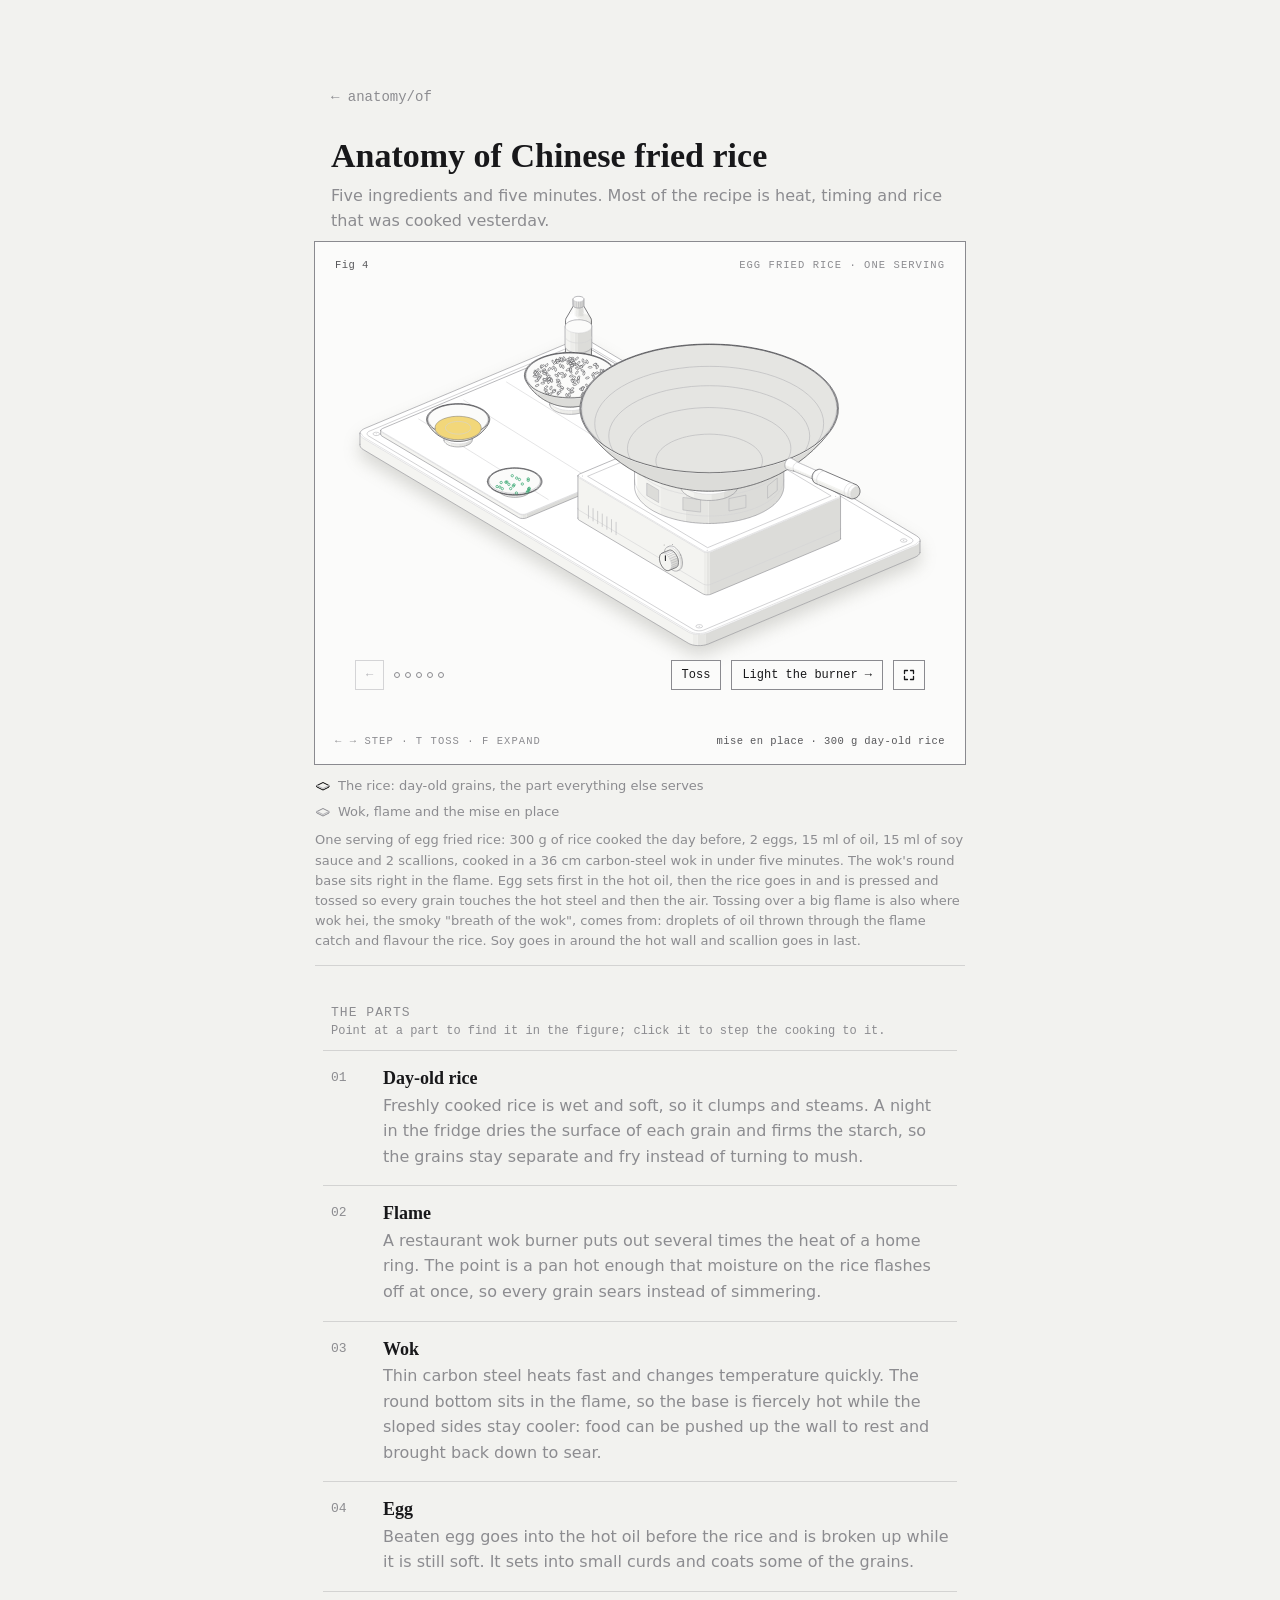
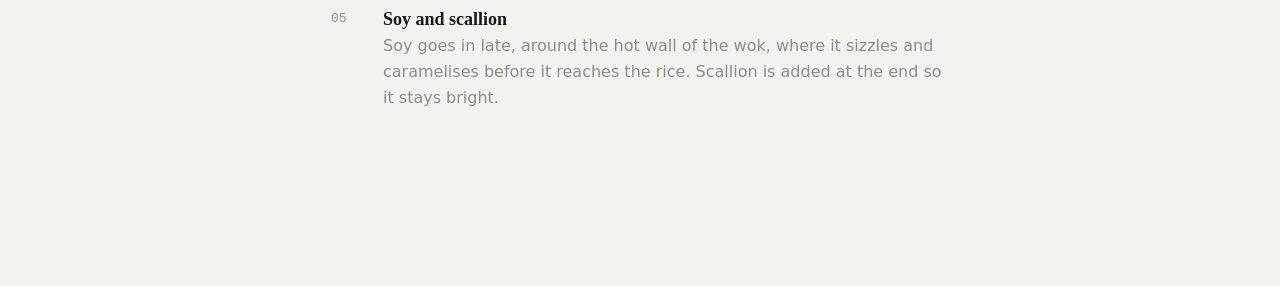
==== fried-rice/index.html @ 93a30c86 "Add a Chinese fried rice figure Fig 4: a carbon-steel wok on a ring burner with the mise en place on" ====
<!doctype html><html lang="en"><head><meta charset="utf-8"><meta name="viewport" content="width=device-width, initial-scale=1"><title>Anatomy of Chinese fried rice</title><style>
.iso{
  --anatomy-page:#0b0b0b;--anatomy-card:#131313;--anatomy-text:#a3a3a3;--anatomy-strong:#e6e6e6;--anatomy-muted:#6e6e6e;
  --anatomy-paper:#131313;--anatomy-face:#1b1b1b;--anatomy-top:#1c1c1c;
  --anatomy-shade-0:#0f0f0f;--anatomy-shade-1:#121212;--anatomy-shade-2:#151515;--anatomy-shade-3:#181818;
  --anatomy-lit-top:#262626;--anatomy-lit-shade:#1d1d1d;
  --anatomy-hi:#d4d4d4;--anatomy-mid:#6a6a6a;--anatomy-lo:#3e3e3e;--anatomy-faint:#2a2a2a;--anatomy-lit:#ffffff;
  --anatomy-halo:#050505;--anatomy-halo-opacity:.9;--anatomy-dot:#e6e6e6;
  --anatomy-red:#ff6b6b;--anatomy-green:#6be0a0;--anatomy-blue:#6b9bff;
  --anatomy-weight:.6px;--anatomy-ease:cubic-bezier(.32,.72,0,1);
  --anatomy-mono:ui-monospace,"SF Mono",Menlo,Consolas,monospace;
  --anatomy-lift:inset 0 1px 0 0 #ffffff0a,inset 0 0 0 1px #ffffff06,0 0 0 1px #00000026,0 1px 1px -.5px #00000014,0 3px 3px -1.5px #00000014,0 6px 6px -3px #00000014,0 12px 12px -6px #00000014;
}
.iso[data-theme="light"]{
  --anatomy-page:#f2f2ef;--anatomy-card:#fbfbfa;--anatomy-text:#57575a;--anatomy-strong:#18181a;--anatomy-muted:#8c8c90;
  --anatomy-paper:#fbfbfa;--anatomy-face:#ffffff;--anatomy-top:#ffffff;
  --anatomy-shade-0:#dcdcd9;--anatomy-shade-1:#e5e5e2;--anatomy-shade-2:#ededea;--anatomy-shade-3:#f4f4f1;
  --anatomy-lit-top:#ffffff;--anatomy-lit-shade:#eeeeeb;
  --anatomy-hi:#26262a;--anatomy-mid:#8a8a8f;--anatomy-lo:#b4b4b8;--anatomy-faint:#d4d4d6;--anatomy-lit:#000000;
  --anatomy-halo:#8a8a80;--anatomy-halo-opacity:.32;--anatomy-dot:#3a3a3e;
  --anatomy-red:#e5484d;--anatomy-green:#30a46c;--anatomy-blue:#3e63dd;
  --anatomy-lift:inset 0 1px 0 0 #ffffff,0 0 0 1px #0000000f,0 1px 1px -.5px #0000000a,0 3px 3px -1.5px #0000000a,0 6px 6px -3px #0000000a,0 12px 12px -6px #0000000a;
}
.iso-svg{display:block;width:100%;height:auto;overflow:visible}
.iso-svg path,.iso-svg circle{vector-effect:non-scaling-stroke}
.iso-fill{fill:var(--anatomy-paper);stroke:none}
.iso-solid[data-lit]>.iso-fill{fill:var(--anatomy-face)}
.iso-shade,.iso-top{stroke:none}
.iso-shade[data-shade="0"]{fill:var(--anatomy-shade-0)}
.iso-shade[data-shade="1"]{fill:var(--anatomy-shade-1)}
.iso-shade[data-shade="2"]{fill:var(--anatomy-shade-2)}
.iso-shade[data-shade="3"]{fill:var(--anatomy-shade-3)}
.iso-top{fill:var(--anatomy-top)}
.iso-solid[data-lit]>.iso-top{fill:var(--anatomy-lit-top)}
.iso-solid[data-lit]>.iso-shade{fill:var(--anatomy-lit-shade)}
.iso-solid[data-seamless]>.iso-shade,.iso-solid[data-seamless]>.iso-top{stroke-width:.4;stroke-linejoin:round}
.iso-solid[data-seamless]>.iso-shade[data-shade="0"]{stroke:var(--anatomy-shade-0)}
.iso-solid[data-seamless]>.iso-shade[data-shade="1"]{stroke:var(--anatomy-shade-1)}
.iso-solid[data-seamless]>.iso-shade[data-shade="2"]{stroke:var(--anatomy-shade-2)}
.iso-solid[data-seamless]>.iso-shade[data-shade="3"]{stroke:var(--anatomy-shade-3)}
.iso-solid[data-seamless]>.iso-top{stroke:var(--anatomy-top)}
.iso-solid[data-seamless][data-lit]>.iso-top{stroke:var(--anatomy-lit-top)}
.iso-solid[data-seamless][data-lit]>.iso-shade{stroke:var(--anatomy-lit-shade)}
.iso-solid[data-lit]>.iso-edge{stroke:var(--anatomy-lit)}
.iso-halo{fill:var(--anatomy-halo);stroke:none;filter:blur(9px);opacity:var(--anatomy-halo-opacity);transform:translateY(3px)}
.iso-line{fill:none;stroke:var(--anatomy-lo);stroke-width:var(--anatomy-weight);stroke-linecap:round;stroke-linejoin:round}
.iso-line[data-tone="hi"]{stroke:var(--anatomy-hi)}
.iso-line[data-tone="mid"]{stroke:var(--anatomy-mid)}
.iso-line[data-tone="lo"]{stroke:var(--anatomy-lo)}
.iso-line[data-tone="faint"]{stroke:var(--anatomy-faint)}
.iso-line[data-tone="lit"]{stroke:var(--anatomy-lit)}
.iso-line[data-tone="red"]{stroke:var(--anatomy-red)}
.iso-line[data-tone="green"]{stroke:var(--anatomy-green)}
.iso-line[data-tone="blue"]{stroke:var(--anatomy-blue)}
.iso-line[data-dotted]{stroke-dasharray:.01 3.5;stroke-width:1}
.iso-line[data-dashed]{stroke-dasharray:3 3}
.iso-line[data-flow]{stroke-dasharray:2 6}
.iso-wire-end{fill:var(--anatomy-paper);stroke:var(--anatomy-lo);stroke-width:var(--anatomy-weight)}
.iso-wire[data-tone="hi"] .iso-wire-end{stroke:var(--anatomy-hi)}
.iso-wire[data-tone="mid"] .iso-wire-end{stroke:var(--anatomy-mid)}
.iso-wire[data-tone="faint"] .iso-wire-end{stroke:var(--anatomy-faint)}
.iso-wire[data-tone="lit"] .iso-wire-end{stroke:var(--anatomy-lit)}
.iso-dots circle{fill:var(--anatomy-dot);stroke:none;opacity:.32}
.iso-dots[data-tone="hi"] circle{opacity:.85}
.iso-dots[data-tone="mid"] circle{opacity:.45}
.iso-dots[data-tone="lo"] circle{opacity:.22}
.iso-dots[data-tone="faint"] circle{opacity:.12}
.iso-face-text{fill:var(--anatomy-mid);font-family:var(--anatomy-mono);letter-spacing:.04em}
.iso-face-text[data-tone="hi"]{fill:var(--anatomy-hi)}
.iso-face-text[data-tone="lo"]{fill:var(--anatomy-lo)}
.iso-face-text[data-tone="faint"]{fill:var(--anatomy-faint)}
.tb-body{fill:var(--anatomy-shade-2);stroke:none}
.tb-shine{fill:var(--anatomy-top);stroke:none}
.tb-shade{fill:var(--anatomy-shade-0);stroke:none}
.tb-ring{fill:none;stroke:var(--anatomy-lo);stroke-width:.45;stroke-linecap:butt;stroke-linejoin:round}
.tb-ring[data-tone="mid"]{stroke:var(--anatomy-mid)}
.tb-ring[data-tone="faint"]{stroke:var(--anatomy-faint)}
.tb-ring[data-tone="hi"]{stroke:var(--anatomy-hi)}
@keyframes iso-flow{to{stroke-dashoffset:-32}}
@keyframes iso-pulse{0%,100%{opacity:.18}12%{opacity:1}40%{opacity:.18}}
.iso-line[data-flow]{animation:iso-flow 1600ms linear infinite}
.iso-dots circle[data-pulse]{animation:iso-pulse 1600ms steps(1,end) infinite;animation-delay:var(--pulse-at,0ms)}
.iso-figure{margin:32px 0 36px}
.iso-plate{position:relative;padding:52px 24px;border-radius:0;background:var(--anatomy-card);box-shadow:0 0 0 1px var(--anatomy-mid);--anatomy-paper:var(--anatomy-card)}
.iso-plate-corners{position:absolute;inset:18px 20px;pointer-events:none}
.iso-plate-corner{position:absolute;color:var(--anatomy-muted);font-family:var(--anatomy-mono);font-size:10.5px;line-height:1;letter-spacing:.04em;white-space:nowrap}
.iso-plate-corner[data-corner="fig"]{top:0;left:0;color:var(--anatomy-text)}
.iso-plate-corner[data-corner="title"]{top:0;right:0;text-transform:uppercase;letter-spacing:.1em}
.iso-plate-corner[data-corner="hint"]{bottom:0;left:0;text-transform:uppercase;letter-spacing:.1em}
.iso-plate-corner[data-corner="readout"]{right:0;bottom:0;color:var(--anatomy-text);font-variant-numeric:tabular-nums}
.iso-plate .iso-svg{margin:0 auto}
.iso-legend{display:grid;gap:8px;margin-top:12px;color:var(--anatomy-muted);font-size:13px;line-height:1.55}
.iso-keys{display:flex;flex-wrap:wrap;gap:6px 18px}
.iso-key{display:inline-flex;align-items:center;gap:7px}
.iso-swatch{width:16px;height:10px;flex:none;overflow:visible}
.iso-swatch path{fill:none;stroke:var(--anatomy-hi);stroke-width:1;vector-effect:non-scaling-stroke;stroke-linejoin:round;stroke-linecap:round}
.iso-swatch[data-mark="raised"] path,.iso-swatch[data-mark="flat"] path{stroke:var(--anatomy-mid)}
.iso-swatch[data-mark="lit"] path{stroke:var(--anatomy-lit)}
.iso-swatch[data-mark="dim"] path{stroke:var(--anatomy-lo)}
.iso-swatch[data-mark="dotted"] path{stroke-dasharray:.01 3;stroke-width:1.4}
.iso-swatch[data-mark="dashed"] path{stroke-dasharray:3 2.5}
.iso-swatch[data-mark="red"] path{stroke:var(--anatomy-red)}
.iso-swatch[data-mark="green"] path{stroke:var(--anatomy-green)}
.iso-swatch[data-mark="blue"] path{stroke:var(--anatomy-blue)}
.iso-swatch-crease{stroke:var(--anatomy-lo)!important}
@media (max-width:560px){.iso-plate{padding:48px 12px 70px}.iso-plate-corner[data-corner="hint"]{bottom:18px}}
@media (prefers-reduced-motion:reduce){.iso-line[data-flow],.iso-dots circle[data-pulse]{animation:none}}

*{box-sizing:border-box}
html{color-scheme:dark}
body[data-theme="light"]{color-scheme:light}
body{margin:0;background:var(--anatomy-page);color:var(--anatomy-text);font:14px/1.6 ui-sans-serif,system-ui,-apple-system,"Segoe UI",sans-serif;-webkit-font-smoothing:antialiased}
.iso-page{width:min(650px,100% - 32px);margin:64px auto 96px}
</style></head><body class="iso" data-theme="light"><main class="iso-page"><style>.fr-grain{fill:var(--anatomy-face);stroke:var(--anatomy-hi);stroke-width:.45}
[data-soy] .fr-grain{fill:var(--anatomy-shade-0)}
.fr-egg{fill:var(--fr-yolk);stroke:var(--anatomy-mid);stroke-width:.45}
.iso{--fr-yolk:#f2d77a;--fr-yolk-deep:#e8c14e}
.iso[data-theme="dark"],.iso:not([data-theme]){--fr-yolk:#7a6526;--fr-yolk-deep:#8c7430}
.fr-yolk>.iso-fill,.fr-yolk>.iso-top{fill:var(--fr-yolk)!important}.fr-yolk>.iso-shade{fill:var(--fr-yolk-deep)!important}
.fr-steel .iso-fill,.fr-steel .iso-top{fill:var(--anatomy-shade-1)}.fr-steel .iso-shade{fill:var(--anatomy-shade-0)}
.fr-scallion{fill:none;stroke:var(--anatomy-green);stroke-width:.7}
.fr-flames path{fill:none;stroke:var(--anatomy-blue);stroke-width:1;stroke-linecap:round}
[data-hot] .fr-window{fill:color-mix(in srgb,var(--anatomy-blue) 22%,var(--anatomy-shade-0));transition:fill .6s}
.iso-stage [data-part]{cursor:pointer}
.iso-stage[data-focus] [data-part]:not([data-on]) *{stroke:var(--anatomy-faint)!important}
.iso-stage[data-focus] [data-part]:not([data-on]) .iso-fill{fill:var(--anatomy-paper)!important}
.iso-stage[data-focus] [data-part]:not([data-on]) .iso-top{fill:var(--anatomy-top)!important}
.iso-stage[data-focus] [data-part]:not([data-on]) .iso-shade{fill:var(--anatomy-shade-3)!important}
.iso-stage[data-focus] [data-part]:not([data-on]) .iso-dots circle{opacity:.1!important}
.pc-controls{position:relative;display:flex;flex-wrap:wrap;align-items:center;gap:10px;margin-top:-10px;padding:0 16px 14px;font:12px/1 var(--anatomy-mono,ui-monospace,Menlo,monospace);z-index:1}
.pc-btn{font:inherit;color:var(--anatomy-strong);background:var(--anatomy-card);border:1px solid var(--anatomy-mid);padding:7px 10px;cursor:pointer;min-height:30px}
.pc-btn:hover{border-color:var(--anatomy-strong)}
.pc-btn:disabled{color:var(--anatomy-lo);border-color:var(--anatomy-faint);cursor:default}
.pc-toss{margin-left:auto}
.pc-dots{display:flex;gap:5px}
.pc-dots i{width:6px;height:6px;border:1px solid var(--anatomy-mid);border-radius:50%}
.pc-dots i[data-on]{background:var(--anatomy-strong);border-color:var(--anatomy-strong)}
.pc-live{position:absolute;width:1px;height:1px;overflow:hidden;clip:rect(0 0 0 0)}
.iso-plate{padding-bottom:60px}
@media (max-width:600px){.pc-controls{margin-top:8px;padding:0 4px 4px}.iso-plate{padding-bottom:72px}}
@media (min-width:700px) and (min-height:860px){.iso-figure{position:sticky;top:0;z-index:2;background:var(--anatomy-page);padding:16px 0 14px;margin-top:-16px;box-shadow:0 1px 0 color-mix(in srgb,var(--anatomy-muted) 30%,transparent)}}
.pc-nav{max-width:650px;margin:0 auto;padding:24px 16px 0;font:14px/1.4 ui-monospace,Menlo,monospace}
.pc-nav a{color:var(--anatomy-muted);text-decoration:none}.pc-nav a:hover{color:var(--anatomy-text)}
.pc-head,.pc-parts{max-width:650px;margin:0 auto;padding:0 16px;color:var(--anatomy-text);font:16px/1.6 system-ui,-apple-system,"Segoe UI",sans-serif}
.pc-head h1{font:600 34px/1.15 Georgia,serif;margin:28px 0 8px;color:var(--anatomy-strong)}
.pc-head p{margin:0 0 8px;color:var(--anatomy-muted)}
.pc-parts{padding-bottom:64px}.pc-parts ol{list-style:none;margin:0;padding:0}
.pc-parts li{display:grid;grid-template-columns:40px 1fr;gap:2px 12px;padding:16px 8px;margin:0 -8px;border-top:1px solid color-mix(in srgb,var(--anatomy-muted) 30%,transparent);cursor:pointer;transition:background .2s}
.pc-parts li:hover,.pc-parts li[data-on]{background:var(--anatomy-card)}
.pc-parts li:focus-visible{outline:1px solid var(--anatomy-strong);outline-offset:-1px}
.pc-parts li .num{grid-row:span 2;font:13px ui-monospace,Menlo,monospace;color:var(--anatomy-muted);padding-top:3px}
.pc-parts li[data-on] .num{color:var(--anatomy-strong)}
.pc-parts h3{margin:0;font:600 18px/1.3 Georgia,serif;color:var(--anatomy-strong)}.pc-parts li p{margin:0;color:var(--anatomy-muted)}
.pc-parts h2{font:13px ui-monospace,Menlo,monospace;text-transform:uppercase;letter-spacing:.08em;color:var(--anatomy-muted);margin:40px 0 4px}
.pc-parts .tip{font:12px ui-monospace,Menlo,monospace;color:var(--anatomy-muted);margin:0 0 12px}

.pc-expand{display:inline-flex;align-items:center;justify-content:center;width:32px;padding:0}
.pc-expand svg{width:12px;height:12px;fill:none;stroke:currentColor;stroke-width:1.3;stroke-linecap:round;stroke-linejoin:round}
.iso-figure.iso-figure[data-expanded]{position:fixed;inset:0;z-index:100;margin:0;padding:16px;background:var(--anatomy-page);display:flex;flex-direction:column;justify-content:center;overflow:auto;box-shadow:none}
.iso-figure[data-expanded] .iso-plate{width:100%;max-width:1600px;margin:0 auto}
.iso-figure[data-expanded] .iso-svg{max-height:calc(100dvh - 190px)}
.iso-figure[data-expanded] .iso-legend{display:none}
@media (max-width:600px){.iso-figure.iso-figure[data-expanded]{padding:8px}.iso-figure[data-expanded] .iso-svg{max-height:calc(100dvh - 230px)}}
</style>
<nav class="pc-nav"><a href="../">← anatomy/of</a></nav>
<header class="pc-head"><h1>Anatomy of Chinese fried rice</h1><p>Five ingredients and five minutes. Most of the recipe is heat, timing and rice that was cooked yesterday.</p></header>
<figure class="iso-figure"><div class="iso-plate"><div class="iso-plate-corners" aria-hidden="true"><span class="iso-plate-corner" data-corner="fig">Fig 4</span><span class="iso-plate-corner" data-corner="title">Egg fried rice · one serving</span><span class="iso-plate-corner" data-corner="hint">← → step · T toss · F expand</span><span class="iso-plate-corner" data-corner="readout" data-readout>mise en place · 300 g day-old rice</span></div><div class="iso-stage" tabindex="0" role="slider" aria-label="Fried rice. Arrow keys step through the cooking; T tosses the wok; hover or tap a part to read about it." aria-valuemin="0" aria-valuemax="5" aria-valuenow="0" aria-valuetext="mise en place · 300 g day-old rice"><svg xmlns="http://www.w3.org/2000/svg" class="iso-svg" viewBox="0 0 640 400" role="img" aria-label="A carbon-steel wok on a ring burner set into a small stove, with a long wooden-gripped handle. On a chopping board beside it: a bowl of day-old rice, a bowl of beaten egg, a dish of sliced scallion and a bottle of soy sauce. As the steps run, the burner lights, egg and rice go into the wok, soy and scallion follow, and the wok tosses the grains up through the hot air."><defs><mask id="fr-food" maskUnits="userSpaceOnUse" x="0" y="0" width="640" height="400"><rect width="640" height="400" fill="#fff"/><g data-wok-mask><path d="M256.2 121.3L256.3 119.9L256.4 118.6L256.5 117.2L256.8 115.9L257 114.5L257.3 113.2L257.7 111.9L258.1 110.5L258.6 109.2L259.1 107.9L259.7 106.6L260.3 105.3L261 104L261.7 102.7L262.5 101.4L263.3 100.1L264.2 98.8L265.1 97.5L266.1 96.3L267.1 95L268.2 93.8L269.4 92.6L270.5 91.4L271.7 90.2L273 89L274.3 87.8L275.7 86.6L277.1 85.5L278.6 84.3L280 83.2L281.6 82.1L283.2 81L284.8 79.9L286.5 78.9L288.2 77.8L289.9 76.8L291.7 75.8L293.5 74.8L295.4 73.8L297.3 72.9L299.2 72L301.2 71L303.2 70.1L305.3 69.3L307.4 68.4L309.5 67.6L311.6 66.8L313.8 66L316 65.2L318.3 64.4L320.5 63.7L322.8 63L325.2 62.3L327.5 61.7L329.9 61L332.3 60.4L334.7 59.8L337.2 59.3L339.6 58.7L342.1 58.2L344.6 57.7L347.2 57.2L349.7 56.8L352.3 56.4L354.8 56L357.4 55.6L360 55.3L362.7 55L365.3 54.7L367.9 54.4L370.6 54.2L373.3 54L375.9 53.8L378.6 53.6L381.3 53.5L384 53.4L386.7 53.3L389.4 53.2L392.1 53.2L394.8 53.2L397.5 53.2L400.2 53.3L402.8 53.4L405.5 53.5L408.2 53.6L410.9 53.8L413.6 53.9L416.2 54.1L418.9 54.4L421.5 54.6L424.2 54.9L426.8 55.2L429.4 55.6L432 55.9L434.6 56.3L437.1 56.7L439.7 57.2L442.2 57.7L444.7 58.1L447.2 58.7L449.7 59.2L452.1 59.8L454.6 60.3L457 61L459.4 61.6L461.7 62.3L464 62.9L466.3 63.6L468.6 64.4L470.9 65.1L473.1 65.9L475.2 66.7L477.4 67.5L479.5 68.3L481.6 69.2L483.7 70L485.7 70.9L487.7 71.9L489.6 72.8L491.5 73.7L493.4 74.7L495.2 75.7L497 76.7L498.8 77.7L500.5 78.8L502.1 79.8L503.8 80.9L505.4 82L506.9 83.1L508.4 84.2L509.9 85.4L511.3 86.5L512.6 87.7L514 88.8L515.2 90L516.5 91.2L517.6 92.4L518.8 93.7L519.9 94.9L520.9 96.1L521.9 97.4L522.8 98.7L523.7 99.9L524.5 101.2L525.3 102.5L526.1 103.8L526.7 105.1L527.4 106.4L528 107.7L528.5 109.1L529 110.4L529.4 111.7L529.8 113.1L530.1 114.4L530.3 115.7L530.6 117.1L530.7 118.4L530.8 119.8L530.9 121.1L530.9 122.5L530.8 123.8L530.7 125.2L530.6 126.5L530.4 127.9L530.1 129.2L529.8 130.5L529.4 131.9L529 133.2L528.5 134.5L528 135.8L527.4 137.2L526.8 138.5L526.1 139.8L525.4 141.1L524.6 142.4L523.8 143.7L522.9 144.9L522 146.2L521 147.5L520 148.7L514.7 155L513.7 156.2L512.6 157.4L511.5 158.5L506.3 163.8L505.2 164.9L504.1 166L502.9 167.1L497.9 171.4L496.7 172.5L495.5 173.5L494.2 174.5L489.4 178.1L488.2 179.1L486.9 180L485.6 180.9L484.2 181.8L479.7 184.8L478.4 185.6L477 186.4L475.6 187.2L474.2 188L470 190.4L468.6 191.2L467.2 191.9L465.8 192.6L464.3 193.3L460.4 195.1L459 195.8L457.5 196.4L456.1 197L454.6 197.6L453.1 198.2L451.6 198.8L448.2 200.1L446.7 200.6L445.3 201.1L443.8 201.6L442.2 202.1L440.7 202.6L439.2 203L437.6 203.5L434.8 204.2L433.4 204.6L431.9 205L430.3 205.4L428.8 205.7L427.3 206.1L425.7 206.4L424.1 206.7L422.6 207L421 207.3L419.4 207.5L417.8 207.8L416.1 208L414.6 208.2L413.1 208.4L411.6 208.6L410 208.8L408.5 208.9L407 209L405.4 209.2L403.8 209.3L402.3 209.4L400.7 209.4L399.2 209.5L397.6 209.6L396 209.6L394.4 209.6L392.9 209.6L391.3 209.6L389.7 209.6L388.1 209.5L386.6 209.5L385 209.4L383.5 209.3L381.9 209.2L380.3 209.1L378.8 208.9L377.2 208.8L375.7 208.6L374.2 208.4L372.7 208.2L371.2 208L369.5 207.8L367.9 207.5L366.3 207.3L364.7 207L363.2 206.7L361.6 206.4L360 206.1L358.5 205.8L356.9 205.4L355.4 205L353.9 204.7L352.4 204.3L349.7 203.5L348.1 203.1L346.6 202.6L345 202.2L343.5 201.7L342 201.2L340.6 200.7L339.1 200.1L335.7 198.9L334.2 198.3L332.7 197.7L331.2 197.1L329.7 196.5L328.3 195.8L326.9 195.2L323 193.4L321.5 192.7L320.1 192L318.7 191.2L317.3 190.5L313.1 188.1L311.7 187.3L310.3 186.5L308.9 185.7L307.6 184.9L303.1 181.9L301.7 181L300.4 180.1L299.1 179.2L297.9 178.2L293.1 174.6L291.8 173.6L290.6 172.6L289.4 171.6L284.4 167.2L283.2 166.1L282 165L280.9 163.9L275.8 158.7L274.7 157.5L273.6 156.3L272.5 155.1L267.3 148.8L266.2 147.6L265.2 146.3L264.3 145.1L263.4 143.8L262.6 142.5L261.8 141.2L261.1 139.9L260.4 138.6L259.8 137.3L259.2 136L258.6 134.7L258.2 133.3L257.7 132L257.4 130.7L257 129.3L256.8 128L256.6 126.7L256.4 125.3L256.3 124L256.2 122.6Z" fill="#000"/><path d="M481.2 174.1L471.8 177.7L461.8 180.9L451.2 183.7L440.2 186L428.9 187.8L417.3 189L405.5 189.8L393.6 190.1L381.7 189.8L369.9 189L358.3 187.8L346.9 186L335.9 183.7L325.4 180.9L315.3 177.7L305.9 174.1L297.1 170.1L289.1 165.7L281.8 161L275.4 156L269.9 150.7L265.4 145.2L261.8 139.5L259.2 133.7L257.7 127.8L257.1 121.9L257.7 115.9L259.2 110L261.8 104.2L265.4 98.5L269.9 93L275.4 87.8L281.8 82.7L289.1 78L297.1 73.6L305.9 69.6L315.3 66L325.4 62.8L335.9 60L346.9 57.8L358.3 56L369.9 54.7L381.7 53.9L393.6 53.7L405.5 53.9L417.3 54.7L428.9 56L440.2 57.8L451.2 60L461.8 62.8L471.8 66L481.2 69.6L490 73.6L498.1 78L505.3 82.7L511.7 87.8L517.2 93L521.8 98.5L525.3 104.2L527.9 110L529.5 115.9L530 121.9L529.5 127.8L527.9 133.7L525.3 139.5L521.8 145.2L517.2 150.7L511.7 156L505.3 161L498.1 165.7L490 170.1Z" fill="#fff"/></g></mask><mask id="fr-rice" maskUnits="userSpaceOnUse" x="0" y="0" width="640" height="400"><rect width="640" height="400" fill="#fff"/><g><path d="M197.1 86.6L197.2 85.8L197.2 85.1L197.3 84.3L197.5 83.6L197.7 82.8L198 82.1L198.2 81.4L198.6 80.6L199 79.9L199.4 79.2L199.9 78.5L200.4 77.8L200.9 77.1L201.5 76.4L202.2 75.7L202.9 75.1L203.6 74.4L204.4 73.8L205.2 73.1L206 72.5L206.9 71.9L207.8 71.3L208.7 70.7L209.7 70.2L210.8 69.6L211.8 69.1L212.9 68.6L214 68.1L215.2 67.6L216.3 67.1L217.5 66.7L218.8 66.3L220 65.9L221.3 65.5L222.6 65.1L223.9 64.8L225.3 64.4L226.6 64.1L228 63.8L229.4 63.6L230.8 63.3L232.3 63.1L233.7 62.9L235.2 62.7L236.6 62.6L238.1 62.5L239.6 62.3L241.1 62.3L242.6 62.2L244.1 62.2L245.6 62.1L247 62.1L248.5 62.2L250 62.2L251.5 62.3L253 62.4L254.5 62.5L256 62.7L257.4 62.8L258.9 63L260.3 63.2L261.7 63.4L263.1 63.7L264.5 64L265.9 64.3L267.3 64.6L268.6 64.9L269.9 65.3L271.2 65.7L272.5 66L273.7 66.5L274.9 66.9L276.1 67.4L277.3 67.8L278.4 68.3L279.5 68.8L280.6 69.3L281.6 69.9L282.6 70.4L283.6 71L284.5 71.6L285.4 72.2L286.3 72.8L287.1 73.4L287.9 74.1L288.7 74.7L289.4 75.4L290 76L290.7 76.7L291.2 77.4L291.8 78.1L292.3 78.8L292.7 79.5L293.1 80.2L293.5 81L293.8 81.7L294.1 82.4L294.3 83.2L294.5 83.9L294.6 84.7L294.7 85.4L294.8 86.2L294.8 86.9L294.7 87.7L294.7 88.4L294.5 89.1L294.3 89.9L294.1 90.6L293.8 91.4L293.5 92.1L293.2 92.8L292.8 93.5L292.3 94.3L290.4 97.2L289.9 97.9L289.4 98.6L287.5 100.9L287 101.6L286.4 102.2L284.6 104.2L284 104.7L283.4 105.3L281.6 106.9L281 107.5L280.3 108L278.6 109.4L277.9 109.9L277.3 110.3L276.5 110.8L274.9 111.9L274.2 112.3L273.5 112.7L272 113.6L271.3 114L270.5 114.4L269.8 114.8L268.4 115.4L267.6 115.7L266.9 116.1L266.1 116.4L265.3 116.7L264.1 117.1L263.4 117.4L262.6 117.7L261.8 117.9L261 118.1L260.2 118.4L259.2 118.6L258.4 118.8L257.6 119L256.8 119.2L256 119.3L255.2 119.5L254.4 119.6L253.5 119.7L252.7 119.8L251.8 119.9L251 120L250.6 120L249.8 120.1L249 120.2L248.2 120.2L247.4 120.2L246.6 120.2L245.8 120.3L245 120.2L244.2 120.2L243.4 120.2L242.6 120.1L241.8 120.1L241.4 120.1L240.6 120L239.7 119.9L238.9 119.8L238 119.7L237.2 119.5L236.4 119.4L235.5 119.2L234.7 119.1L233.9 118.9L233.2 118.7L232.2 118.5L231.4 118.3L230.6 118L229.8 117.8L229 117.5L228.2 117.3L227.1 116.8L226.3 116.6L225.5 116.2L224.7 115.9L224 115.6L222.6 115L221.8 114.6L221.1 114.2L220.3 113.8L218.8 113L218.1 112.6L217.4 112.1L216.7 111.7L215.1 110.6L214.4 110.1L213.7 109.6L212 108.3L211.3 107.8L210.7 107.2L210.1 106.7L208.3 105.1L207.7 104.5L207.1 103.9L205.3 101.9L204.7 101.3L204.2 100.7L202.3 98.3L201.8 97.6L201.4 96.9L199.4 93.9L199 93.2L198.6 92.5L198.3 91.8L198 91L197.7 90.3L197.5 89.6L197.3 88.8L197.2 88.1L197.2 87.3Z" fill="#000"/><path d="M276.8 104.9L273.4 106.2L269.9 107.3L266.2 108.3L262.4 109.1L258.4 109.7L254.3 110.1L250.1 110.4L246 110.5L241.8 110.4L237.6 110.1L233.6 109.7L229.6 109.1L225.7 108.3L222 107.3L218.5 106.2L215.2 104.9L212.1 103.5L209.3 102L206.7 100.3L204.5 98.5L202.5 96.7L200.9 94.7L199.7 92.8L198.8 90.7L198.2 88.6L198.1 86.6L198.2 84.5L198.8 82.4L199.7 80.4L200.9 78.4L202.5 76.4L204.5 74.6L206.7 72.8L209.3 71.2L212.1 69.6L215.2 68.2L218.5 66.9L222 65.8L225.7 64.8L229.6 64L233.6 63.4L237.6 63L241.8 62.7L246 62.6L250.1 62.7L254.3 63L258.4 63.4L262.4 64L266.2 64.8L269.9 65.8L273.4 66.9L276.8 68.2L279.8 69.6L282.7 71.2L285.2 72.8L287.5 74.6L289.4 76.4L291 78.4L292.2 80.4L293.2 82.4L293.7 84.5L293.9 86.6L293.7 88.6L293.2 90.7L292.2 92.8L291 94.7L289.4 96.7L287.5 98.5L285.2 100.3L282.7 102L279.8 103.5Z" fill="#fff"/></g></mask><mask id="fr-dish" maskUnits="userSpaceOnUse" x="0" y="0" width="640" height="400"><rect width="640" height="400" fill="#fff"/><g><path d="M157.8 199.4L157.8 198.6L158 197.9L158.1 197.1L158.4 196.4L158.7 195.7L159.2 194.9L159.6 194.2L160.2 193.5L160.8 192.9L161.5 192.2L162.3 191.6L163.1 190.9L164 190.3L165 189.8L166 189.2L167 188.7L168.2 188.2L169.3 187.7L170.5 187.3L171.8 186.9L173.1 186.5L174.4 186.2L175.8 185.9L177.2 185.6L178.6 185.4L180.1 185.2L181.5 185.1L183 184.9L184.5 184.9L186 184.8L187.5 184.8L189 184.9L190.4 184.9L191.9 185L193.4 185.2L194.8 185.4L196.2 185.6L197.6 185.9L199 186.2L200.3 186.5L201.7 186.9L202.9 187.3L204.1 187.7L205.3 188.2L206.4 188.6L207.5 189.2L208.5 189.7L209.5 190.3L210.4 190.9L211.2 191.5L212 192.1L212.7 192.8L213.3 193.5L213.9 194.2L214.4 194.9L214.8 195.6L215.2 196.3L215.4 197L215.6 197.8L215.7 198.5L215.8 199.3L215.8 200L215.6 200.8L215.5 201.5L215.2 202.2L214.9 203L214.4 203.7L214 204.4L213.4 205.1L212.8 205.8L212.1 206.4L211.3 207.1L210.5 207.7L209.6 208.3L208.6 208.8L207.6 209.4L206.6 209.9L205.4 210.4L204.3 210.9L203.1 211.3L201.8 211.7L200.5 212.1L199.2 212.4L197.8 212.7L196.4 213L195 213.2L193.5 213.4L192.1 213.6L190.6 213.7L189.1 213.8L187.6 213.8L186.1 213.8L184.6 213.8L183.2 213.7L181.7 213.6L180.2 213.4L178.8 213.2L177.4 213L176 212.8L174.6 212.5L173.2 212.1L171.9 211.8L170.7 211.4L169.5 210.9L168.3 210.5L167.2 210L166.1 209.5L165.1 208.9L164.1 208.3L163.2 207.7L162.4 207.1L161.6 206.5L160.9 205.8L160.3 205.2L159.7 204.5L159.2 203.8L158.8 203L158.4 202.3L158.2 201.6L158 200.8L157.8 200.1Z" fill="#000"/><path d="M204.8 210.1L202.9 210.8L200.8 211.5L198.7 212L196.4 212.5L194.1 212.9L191.7 213.1L189.2 213.3L186.8 213.3L184.4 213.3L181.9 213.1L179.5 212.9L177.2 212.5L174.9 212L172.8 211.5L170.7 210.8L168.8 210.1L166.9 209.2L165.3 208.3L163.8 207.4L162.5 206.3L161.4 205.2L160.4 204.1L159.7 202.9L159.1 201.7L158.8 200.5L158.7 199.3L158.8 198.1L159.1 196.9L159.7 195.7L160.4 194.5L161.4 193.4L162.5 192.3L163.8 191.3L165.3 190.3L166.9 189.4L168.8 188.6L170.7 187.8L172.8 187.2L174.9 186.6L177.2 186.1L179.5 185.8L181.9 185.5L184.4 185.3L186.8 185.3L189.2 185.3L191.7 185.5L194.1 185.8L196.4 186.1L198.7 186.6L200.8 187.2L202.9 187.8L204.8 188.6L206.7 189.4L208.3 190.3L209.8 191.3L211.1 192.3L212.2 193.4L213.2 194.5L213.9 195.7L214.4 196.9L214.8 198.1L214.9 199.3L214.8 200.5L214.4 201.7L213.9 202.9L213.2 204.1L212.2 205.2L211.1 206.3L209.8 207.4L208.3 208.3L206.7 209.2Z" fill="#fff"/></g></mask></defs><path class="iso-halo" d="M22.3 154.6L22.8 153.1L24 151.7L25.6 150.4L27.7 149.4L247.4 57.2L249.9 56.3L252.7 55.7L255.6 55.4L258.6 55.4L261.5 55.7L264.3 56.3L266.8 57.1L268.9 58.1L614.2 263.8L615.9 265.1L617.1 266.5L617.7 267.9L617.7 269.4L617.7 281.3L617.2 282.8L616 284.2L614.4 285.4L612.3 286.5L392.6 378.7L390.1 379.5L387.3 380.1L384.4 380.4L381.4 380.4L378.5 380.2L375.7 379.6L373.2 378.8L371.1 377.7L25.8 172L24.1 170.8L22.9 169.4L22.3 167.9L22.3 166.5Z"/><g class="iso-solid"><path class="iso-fill" d="M242.8 85.9L243 84.5L243.9 83.2L245.3 82L247.1 81L249.4 80.3L252 79.8L254.7 79.6L257.4 79.7L260 80.1L262.4 80.8L264.3 81.8L265.9 82.9L266.8 84.2L267.2 85.6L267.2 87.7L267 89L266.1 90.3L264.7 91.5L262.8 92.5L260.6 93.2L258 93.7L255.3 93.9L252.6 93.8L250 93.4L247.6 92.7L245.6 91.7L244.1 90.6L243.2 89.3L242.8 88Z"/><path class="iso-shade" data-shade="0" d="M262.8 92.5L260.6 93.2L260.6 91.1L262.8 90.4ZM267.2 87.7L267 89L267 86.9L267.2 85.6ZM267 89L266.1 90.3L266.1 88.2L267 86.9ZM266.1 90.3L264.7 91.5L264.7 89.4L266.1 88.2ZM264.7 91.5L262.8 92.5L262.8 90.4L264.7 89.4Z"/><path class="iso-shade" data-shade="1" d="M260.6 93.2L258 93.7L258 91.6L260.6 91.1ZM258 93.7L255.3 93.9L255.3 91.8L258 91.6Z"/><path class="iso-shade" data-shade="2" d="M255.3 93.9L252.6 93.8L252.6 91.7L255.3 91.8ZM252.6 93.8L250 93.4L250 91.3L252.6 91.7Z"/><path class="iso-shade" data-shade="3" d="M250 93.4L247.6 92.7L247.6 90.6L250 91.3ZM247.6 92.7L245.6 91.7L245.6 89.6L247.6 90.6ZM245.6 91.7L244.1 90.6L244.1 88.5L245.6 89.6ZM244.1 90.6L243.2 89.3L243.2 87.2L244.1 88.5ZM243.2 89.3L242.8 88L242.8 85.9L243.2 87.2Z"/><path class="iso-top" d="M262.8 90.4L260.6 91.1L258 91.6L255.3 91.8L252.6 91.7L250 91.3L247.6 90.6L245.6 89.6L244.1 88.5L243.2 87.2L242.8 85.9L243 84.5L243.9 83.2L245.3 82L247.1 81L249.4 80.3L252 79.8L254.7 79.6L257.4 79.7L260 80.1L262.4 80.8L264.3 81.8L265.9 82.9L266.8 84.2L267.2 85.6L267 86.9L266.1 88.2L264.7 89.4Z"/><path class="iso-line iso-crease" data-tone="faint" d="M267.2 85.6L267 86.9L266.1 88.2L264.7 89.4L262.8 90.4L260.6 91.1L258 91.6L255.3 91.8L252.6 91.7L250 91.3L247.6 90.6L245.6 89.6L244.1 88.5L243.2 87.2L242.8 85.9"/><path class="iso-line iso-edge" data-tone="lo" d="M242.8 85.9L243 84.5L243.9 83.2L245.3 82L247.1 81L249.4 80.3L252 79.8L254.7 79.6L257.4 79.7L260 80.1L262.4 80.8L264.3 81.8L265.9 82.9L266.8 84.2L267.2 85.6M267.2 87.7L267 89L266.1 90.3L264.7 91.5L262.8 92.5L260.6 93.2L258 93.7L255.3 93.9L252.6 93.8L250 93.4L247.6 92.7L245.6 91.7L244.1 90.6L243.2 89.3L242.8 88M242.8 85.9L242.8 88M267.2 85.6L267.2 87.7"/></g><g class="iso-solid"><path class="iso-fill" d="M245.8 81.3L246 80.3L246.6 79.3L247.7 78.4L249.1 77.7L250.8 77.1L252.7 76.8L254.8 76.6L256.8 76.7L258.8 77L260.5 77.6L262 78.3L263.1 79.1L263.9 80.1L264.1 81.1L264.1 85.6L264 86.6L263.3 87.6L262.3 88.5L260.9 89.2L259.2 89.8L257.3 90.1L255.2 90.3L253.2 90.2L251.2 89.9L249.5 89.4L248 88.6L246.8 87.8L246.1 86.8L245.8 85.8Z"/><path class="iso-shade" data-shade="0" d="M260.9 89.2L259.2 89.8L259.2 85.3L260.9 84.7ZM264.1 85.6L264 86.6L264 82.1L264.1 81.1ZM264 86.6L263.3 87.6L263.3 83.1L264 82.1ZM263.3 87.6L262.3 88.5L262.3 84L263.3 83.1ZM262.3 88.5L260.9 89.2L260.9 84.7L262.3 84Z"/><path class="iso-shade" data-shade="1" d="M259.2 89.8L257.3 90.1L257.3 85.6L259.2 85.3ZM257.3 90.1L255.2 90.3L255.2 85.8L257.3 85.6Z"/><path class="iso-shade" data-shade="2" d="M255.2 90.3L253.2 90.2L253.2 85.7L255.2 85.8ZM253.2 90.2L251.2 89.9L251.2 85.4L253.2 85.7Z"/><path class="iso-shade" data-shade="3" d="M251.2 89.9L249.5 89.4L249.5 84.9L251.2 85.4ZM249.5 89.4L248 88.6L248 84.2L249.5 84.9ZM248 88.6L246.8 87.8L246.8 83.3L248 84.2ZM246.8 87.8L246.1 86.8L246.1 82.3L246.8 83.3ZM246.1 86.8L245.8 85.8L245.8 81.3L246.1 82.3Z"/><path class="iso-top" d="M260.9 84.7L259.2 85.3L257.3 85.6L255.2 85.8L253.2 85.7L251.2 85.4L249.5 84.9L248 84.2L246.8 83.3L246.1 82.3L245.8 81.3L246 80.3L246.6 79.3L247.7 78.4L249.1 77.7L250.8 77.1L252.7 76.8L254.8 76.6L256.8 76.7L258.8 77L260.5 77.6L262 78.3L263.1 79.1L263.9 80.1L264.1 81.1L264 82.1L263.3 83.1L262.3 84Z"/><path class="iso-line iso-crease" data-tone="faint" d="M264.1 81.1L264 82.1L263.3 83.1L262.3 84L260.9 84.7L259.2 85.3L257.3 85.6L255.2 85.8L253.2 85.7L251.2 85.4L249.5 84.9L248 84.2L246.8 83.3L246.1 82.3L245.8 81.3"/><path class="iso-line iso-edge" data-tone="mid" d="M245.8 81.3L246 80.3L246.6 79.3L247.7 78.4L249.1 77.7L250.8 77.1L252.7 76.8L254.8 76.6L256.8 76.7L258.8 77L260.5 77.6L262 78.3L263.1 79.1L263.9 80.1L264.1 81.1M264.1 85.6L264 86.6L263.3 87.6L262.3 88.5L260.9 89.2L259.2 89.8L257.3 90.1L255.2 90.3L253.2 90.2L251.2 89.9L249.5 89.4L248 88.6L246.8 87.8L246.1 86.8L245.8 85.8M245.8 81.3L245.8 85.8M264.1 81.1L264.1 85.6"/></g><g class="iso-solid"><path class="iso-fill" d="M51.1 166.3L51.3 164.9L52.2 163.6L53.6 162.4L55.4 161.5L57.7 160.7L60.3 160.2L63 160L65.7 160.1L68.3 160.6L70.7 161.3L72.6 162.2L74.2 163.3L75.1 164.6L75.5 166L75.5 168.1L75.3 169.5L74.4 170.8L73 171.9L71.1 172.9L68.9 173.7L66.3 174.2L63.6 174.3L60.9 174.2L58.3 173.8L55.9 173.1L53.9 172.2L52.4 171L51.5 169.8L51.1 168.4Z"/><path class="iso-shade" data-shade="0" d="M71.1 172.9L68.9 173.7L68.9 171.6L71.1 170.8ZM75.5 168.1L75.3 169.5L75.3 167.3L75.5 166ZM75.3 169.5L74.4 170.8L74.4 168.6L75.3 167.3ZM74.4 170.8L73 171.9L73 169.8L74.4 168.6ZM73 171.9L71.1 172.9L71.1 170.8L73 169.8Z"/><path class="iso-shade" data-shade="1" d="M68.9 173.7L66.3 174.2L66.3 172L68.9 171.6ZM66.3 174.2L63.6 174.3L63.6 172.2L66.3 172Z"/><path class="iso-shade" data-shade="2" d="M63.6 174.3L60.9 174.2L60.9 172.1L63.6 172.2ZM60.9 174.2L58.3 173.8L58.3 171.7L60.9 172.1Z"/><path class="iso-shade" data-shade="3" d="M58.3 173.8L55.9 173.1L55.9 171L58.3 171.7ZM55.9 173.1L53.9 172.2L53.9 170.1L55.9 171ZM53.9 172.2L52.4 171L52.4 168.9L53.9 170.1ZM52.4 171L51.5 169.8L51.5 167.6L52.4 168.9ZM51.5 169.8L51.1 168.4L51.1 166.3L51.5 167.6Z"/><path class="iso-top" d="M71.1 170.8L68.9 171.6L66.3 172L63.6 172.2L60.9 172.1L58.3 171.7L55.9 171L53.9 170.1L52.4 168.9L51.5 167.6L51.1 166.3L51.3 164.9L52.2 163.6L53.6 162.4L55.4 161.5L57.7 160.7L60.3 160.2L63 160L65.7 160.1L68.3 160.6L70.7 161.3L72.6 162.2L74.2 163.3L75.1 164.6L75.5 166L75.3 167.3L74.4 168.6L73 169.8Z"/><path class="iso-line iso-crease" data-tone="faint" d="M75.5 166L75.3 167.3L74.4 168.6L73 169.8L71.1 170.8L68.9 171.6L66.3 172L63.6 172.2L60.9 172.1L58.3 171.7L55.9 171L53.9 170.1L52.4 168.9L51.5 167.6L51.1 166.3"/><path class="iso-line iso-edge" data-tone="lo" d="M51.1 166.3L51.3 164.9L52.2 163.6L53.6 162.4L55.4 161.5L57.7 160.7L60.3 160.2L63 160L65.7 160.1L68.3 160.6L70.7 161.3L72.6 162.2L74.2 163.3L75.1 164.6L75.5 166M75.5 168.1L75.3 169.5L74.4 170.8L73 171.9L71.1 172.9L68.9 173.7L66.3 174.2L63.6 174.3L60.9 174.2L58.3 173.8L55.9 173.1L53.9 172.2L52.4 171L51.5 169.8L51.1 168.4M51.1 166.3L51.1 168.4M75.5 166L75.5 168.1"/></g><g class="iso-solid"><path class="iso-fill" d="M54.1 161.8L54.3 160.7L54.9 159.8L56 158.9L57.4 158.1L59.1 157.6L61 157.2L63.1 157.1L65.1 157.2L67.1 157.5L68.8 158L70.3 158.7L71.4 159.5L72.2 160.5L72.4 161.5L72.4 166L72.3 167L71.6 168L70.6 168.9L69.2 169.6L67.5 170.2L65.6 170.6L63.5 170.7L61.5 170.6L59.5 170.3L57.8 169.8L56.3 169.1L55.1 168.2L54.4 167.3L54.1 166.2Z"/><path class="iso-shade" data-shade="0" d="M69.2 169.6L67.5 170.2L67.5 165.7L69.2 165.1ZM72.4 166L72.3 167L72.3 162.5L72.4 161.5ZM72.3 167L71.6 168L71.6 163.5L72.3 162.5ZM71.6 168L70.6 168.9L70.6 164.4L71.6 163.5ZM70.6 168.9L69.2 169.6L69.2 165.1L70.6 164.4Z"/><path class="iso-shade" data-shade="1" d="M67.5 170.2L65.6 170.6L65.6 166.1L67.5 165.7ZM65.6 170.6L63.5 170.7L63.5 166.2L65.6 166.1Z"/><path class="iso-shade" data-shade="2" d="M63.5 170.7L61.5 170.6L61.5 166.1L63.5 166.2ZM61.5 170.6L59.5 170.3L59.5 165.8L61.5 166.1Z"/><path class="iso-shade" data-shade="3" d="M59.5 170.3L57.8 169.8L57.8 165.3L59.5 165.8ZM57.8 169.8L56.3 169.1L56.3 164.6L57.8 165.3ZM56.3 169.1L55.1 168.2L55.1 163.7L56.3 164.6ZM55.1 168.2L54.4 167.3L54.4 162.8L55.1 163.7ZM54.4 167.3L54.1 166.2L54.1 161.8L54.4 162.8Z"/><path class="iso-top" d="M69.2 165.1L67.5 165.7L65.6 166.1L63.5 166.2L61.5 166.1L59.5 165.8L57.8 165.3L56.3 164.6L55.1 163.7L54.4 162.8L54.1 161.8L54.3 160.7L54.9 159.8L56 158.9L57.4 158.1L59.1 157.6L61 157.2L63.1 157.1L65.1 157.2L67.1 157.5L68.8 158L70.3 158.7L71.4 159.5L72.2 160.5L72.4 161.5L72.3 162.5L71.6 163.5L70.6 164.4Z"/><path class="iso-line iso-crease" data-tone="faint" d="M72.4 161.5L72.3 162.5L71.6 163.5L70.6 164.4L69.2 165.1L67.5 165.7L65.6 166.1L63.5 166.2L61.5 166.1L59.5 165.8L57.8 165.3L56.3 164.6L55.1 163.7L54.4 162.8L54.1 161.8"/><path class="iso-line iso-edge" data-tone="mid" d="M54.1 161.8L54.3 160.7L54.9 159.8L56 158.9L57.4 158.1L59.1 157.6L61 157.2L63.1 157.1L65.1 157.2L67.1 157.5L68.8 158L70.3 158.7L71.4 159.5L72.2 160.5L72.4 161.5M72.4 166L72.3 167L71.6 168L70.6 168.9L69.2 169.6L67.5 170.2L65.6 170.6L63.5 170.7L61.5 170.6L59.5 170.3L57.8 169.8L56.3 169.1L55.1 168.2L54.4 167.3L54.1 166.2M54.1 161.8L54.1 166.2M72.4 161.5L72.4 166"/></g><g class="iso-solid"><path class="iso-fill" d="M564.5 277.6L564.7 276.2L565.6 274.9L567 273.7L568.9 272.7L571.1 272L573.7 271.5L576.4 271.3L579.1 271.4L581.7 271.8L584.1 272.5L586.1 273.5L587.6 274.6L588.5 275.9L588.9 277.3L588.9 279.4L588.7 280.7L587.8 282L586.4 283.2L584.6 284.2L582.3 284.9L579.7 285.4L577 285.6L574.3 285.5L571.7 285.1L569.3 284.4L567.4 283.4L565.8 282.3L564.9 281L564.5 279.7Z"/><path class="iso-shade" data-shade="0" d="M584.6 284.2L582.3 284.9L582.3 282.8L584.6 282.1ZM588.9 279.4L588.7 280.7L588.7 278.6L588.9 277.3ZM588.7 280.7L587.8 282L587.8 279.9L588.7 278.6ZM587.8 282L586.4 283.2L586.4 281.1L587.8 279.9ZM586.4 283.2L584.6 284.2L584.6 282.1L586.4 281.1Z"/><path class="iso-shade" data-shade="1" d="M582.3 284.9L579.7 285.4L579.7 283.3L582.3 282.8ZM579.7 285.4L577 285.6L577 283.5L579.7 283.3Z"/><path class="iso-shade" data-shade="2" d="M577 285.6L574.3 285.5L574.3 283.4L577 283.5ZM574.3 285.5L571.7 285.1L571.7 283L574.3 283.4Z"/><path class="iso-shade" data-shade="3" d="M571.7 285.1L569.3 284.4L569.3 282.3L571.7 283ZM569.3 284.4L567.4 283.4L567.4 281.3L569.3 282.3ZM567.4 283.4L565.8 282.3L565.8 280.2L567.4 281.3ZM565.8 282.3L564.9 281L564.9 278.9L565.8 280.2ZM564.9 281L564.5 279.7L564.5 277.6L564.9 278.9Z"/><path class="iso-top" d="M584.6 282.1L582.3 282.8L579.7 283.3L577 283.5L574.3 283.4L571.7 283L569.3 282.3L567.4 281.3L565.8 280.2L564.9 278.9L564.5 277.6L564.7 276.2L565.6 274.9L567 273.7L568.9 272.7L571.1 272L573.7 271.5L576.4 271.3L579.1 271.4L581.7 271.8L584.1 272.5L586.1 273.5L587.6 274.6L588.5 275.9L588.9 277.3L588.7 278.6L587.8 279.9L586.4 281.1Z"/><path class="iso-line iso-crease" data-tone="faint" d="M588.9 277.3L588.7 278.6L587.8 279.9L586.4 281.1L584.6 282.1L582.3 282.8L579.7 283.3L577 283.5L574.3 283.4L571.7 283L569.3 282.3L567.4 281.3L565.8 280.2L564.9 278.9L564.5 277.6"/><path class="iso-line iso-edge" data-tone="lo" d="M564.5 277.6L564.7 276.2L565.6 274.9L567 273.7L568.9 272.7L571.1 272L573.7 271.5L576.4 271.3L579.1 271.4L581.7 271.8L584.1 272.5L586.1 273.5L587.6 274.6L588.5 275.9L588.9 277.3M588.9 279.4L588.7 280.7L587.8 282L586.4 283.2L584.6 284.2L582.3 284.9L579.7 285.4L577 285.6L574.3 285.5L571.7 285.1L569.3 284.4L567.4 283.4L565.8 282.3L564.9 281L564.5 279.7M564.5 277.6L564.5 279.7M588.9 277.3L588.9 279.4"/></g><g class="iso-solid"><path class="iso-fill" d="M567.6 273L567.7 272L568.4 271L569.4 270.1L570.8 269.4L572.5 268.8L574.4 268.5L576.5 268.3L578.5 268.4L580.5 268.7L582.2 269.3L583.7 270L584.9 270.8L585.6 271.8L585.9 272.8L585.9 277.3L585.7 278.3L585.1 279.3L584 280.2L582.6 280.9L580.9 281.5L579 281.8L576.9 282L574.9 281.9L572.9 281.6L571.2 281.1L569.7 280.3L568.6 279.5L567.8 278.5L567.6 277.5Z"/><path class="iso-shade" data-shade="0" d="M582.6 280.9L580.9 281.5L580.9 277L582.6 276.4ZM585.9 277.3L585.7 278.3L585.7 273.8L585.9 272.8ZM585.7 278.3L585.1 279.3L585.1 274.8L585.7 273.8ZM585.1 279.3L584 280.2L584 275.7L585.1 274.8ZM584 280.2L582.6 280.9L582.6 276.4L584 275.7Z"/><path class="iso-shade" data-shade="1" d="M580.9 281.5L579 281.8L579 277.3L580.9 277ZM579 281.8L576.9 282L576.9 277.5L579 277.3Z"/><path class="iso-shade" data-shade="2" d="M576.9 282L574.9 281.9L574.9 277.4L576.9 277.5ZM574.9 281.9L572.9 281.6L572.9 277.1L574.9 277.4Z"/><path class="iso-shade" data-shade="3" d="M572.9 281.6L571.2 281.1L571.2 276.6L572.9 277.1ZM571.2 281.1L569.7 280.3L569.7 275.9L571.2 276.6ZM569.7 280.3L568.6 279.5L568.6 275L569.7 275.9ZM568.6 279.5L567.8 278.5L567.8 274L568.6 275ZM567.8 278.5L567.6 277.5L567.6 273L567.8 274Z"/><path class="iso-top" d="M582.6 276.4L580.9 277L579 277.3L576.9 277.5L574.9 277.4L572.9 277.1L571.2 276.6L569.7 275.9L568.6 275L567.8 274L567.6 273L567.7 272L568.4 271L569.4 270.1L570.8 269.4L572.5 268.8L574.4 268.5L576.5 268.3L578.5 268.4L580.5 268.7L582.2 269.3L583.7 270L584.9 270.8L585.6 271.8L585.9 272.8L585.7 273.8L585.1 274.8L584 275.7Z"/><path class="iso-line iso-crease" data-tone="faint" d="M585.9 272.8L585.7 273.8L585.1 274.8L584 275.7L582.6 276.4L580.9 277L579 277.3L576.9 277.5L574.9 277.4L572.9 277.1L571.2 276.6L569.7 275.9L568.6 275L567.8 274L567.6 273"/><path class="iso-line iso-edge" data-tone="mid" d="M567.6 273L567.7 272L568.4 271L569.4 270.1L570.8 269.4L572.5 268.8L574.4 268.5L576.5 268.3L578.5 268.4L580.5 268.7L582.2 269.3L583.7 270L584.9 270.8L585.6 271.8L585.9 272.8M585.9 277.3L585.7 278.3L585.1 279.3L584 280.2L582.6 280.9L580.9 281.5L579 281.8L576.9 282L574.9 281.9L572.9 281.6L571.2 281.1L569.7 280.3L568.6 279.5L567.8 278.5L567.6 277.5M567.6 273L567.6 277.5M585.9 272.8L585.9 277.3"/></g><g class="iso-solid"><path class="iso-fill" d="M372.8 358L373 356.6L373.9 355.3L375.3 354.1L377.2 353.2L379.4 352.4L382 351.9L384.7 351.7L387.4 351.8L390 352.3L392.4 353L394.4 353.9L395.9 355L396.8 356.3L397.2 357.7L397.2 359.8L397 361.2L396.1 362.5L394.7 363.6L392.9 364.6L390.6 365.4L388 365.9L385.3 366L382.6 365.9L380 365.5L377.6 364.8L375.7 363.9L374.1 362.7L373.2 361.5L372.8 360.1Z"/><path class="iso-shade" data-shade="0" d="M392.9 364.6L390.6 365.4L390.6 363.3L392.9 362.5ZM397.2 359.8L397 361.2L397 359L397.2 357.7ZM397 361.2L396.1 362.5L396.1 360.3L397 359ZM396.1 362.5L394.7 363.6L394.7 361.5L396.1 360.3ZM394.7 363.6L392.9 364.6L392.9 362.5L394.7 361.5Z"/><path class="iso-shade" data-shade="1" d="M390.6 365.4L388 365.9L388 363.7L390.6 363.3ZM388 365.9L385.3 366L385.3 363.9L388 363.7Z"/><path class="iso-shade" data-shade="2" d="M385.3 366L382.6 365.9L382.6 363.8L385.3 363.9ZM382.6 365.9L380 365.5L380 363.4L382.6 363.8Z"/><path class="iso-shade" data-shade="3" d="M380 365.5L377.6 364.8L377.6 362.7L380 363.4ZM377.6 364.8L375.7 363.9L375.7 361.8L377.6 362.7ZM375.7 363.9L374.1 362.7L374.1 360.6L375.7 361.8ZM374.1 362.7L373.2 361.5L373.2 359.3L374.1 360.6ZM373.2 361.5L372.8 360.1L372.8 358L373.2 359.3Z"/><path class="iso-top" d="M392.9 362.5L390.6 363.3L388 363.7L385.3 363.9L382.6 363.8L380 363.4L377.6 362.7L375.7 361.8L374.1 360.6L373.2 359.3L372.8 358L373 356.6L373.9 355.3L375.3 354.1L377.2 353.2L379.4 352.4L382 351.9L384.7 351.7L387.4 351.8L390 352.3L392.4 353L394.4 353.9L395.9 355L396.8 356.3L397.2 357.7L397 359L396.1 360.3L394.7 361.5Z"/><path class="iso-line iso-crease" data-tone="faint" d="M397.2 357.7L397 359L396.1 360.3L394.7 361.5L392.9 362.5L390.6 363.3L388 363.7L385.3 363.9L382.6 363.8L380 363.4L377.6 362.7L375.7 361.8L374.1 360.6L373.2 359.3L372.8 358"/><path class="iso-line iso-edge" data-tone="lo" d="M372.8 358L373 356.6L373.9 355.3L375.3 354.1L377.2 353.2L379.4 352.4L382 351.9L384.7 351.7L387.4 351.8L390 352.3L392.4 353L394.4 353.9L395.9 355L396.8 356.3L397.2 357.7M397.2 359.8L397 361.2L396.1 362.5L394.7 363.6L392.9 364.6L390.6 365.4L388 365.9L385.3 366L382.6 365.9L380 365.5L377.6 364.8L375.7 363.9L374.1 362.7L373.2 361.5L372.8 360.1M372.8 358L372.8 360.1M397.2 357.7L397.2 359.8"/></g><g class="iso-solid"><path class="iso-fill" d="M375.9 353.5L376 352.4L376.7 351.5L377.7 350.6L379.1 349.8L380.8 349.3L382.7 348.9L384.8 348.8L386.8 348.9L388.8 349.2L390.5 349.7L392 350.4L393.2 351.2L393.9 352.2L394.2 353.2L394.2 357.7L394 358.7L393.4 359.7L392.3 360.6L390.9 361.3L389.2 361.9L387.3 362.3L385.2 362.4L383.2 362.3L381.2 362L379.5 361.5L378 360.8L376.9 359.9L376.1 359L375.9 357.9Z"/><path class="iso-shade" data-shade="0" d="M390.9 361.3L389.2 361.9L389.2 357.4L390.9 356.8ZM394.2 357.7L394 358.7L394 354.2L394.2 353.2ZM394 358.7L393.4 359.7L393.4 355.2L394 354.2ZM393.4 359.7L392.3 360.6L392.3 356.1L393.4 355.2ZM392.3 360.6L390.9 361.3L390.9 356.8L392.3 356.1Z"/><path class="iso-shade" data-shade="1" d="M389.2 361.9L387.3 362.3L387.3 357.8L389.2 357.4ZM387.3 362.3L385.2 362.4L385.2 357.9L387.3 357.8Z"/><path class="iso-shade" data-shade="2" d="M385.2 362.4L383.2 362.3L383.2 357.8L385.2 357.9ZM383.2 362.3L381.2 362L381.2 357.5L383.2 357.8Z"/><path class="iso-shade" data-shade="3" d="M381.2 362L379.5 361.5L379.5 357L381.2 357.5ZM379.5 361.5L378 360.8L378 356.3L379.5 357ZM378 360.8L376.9 359.9L376.9 355.4L378 356.3ZM376.9 359.9L376.1 359L376.1 354.5L376.9 355.4ZM376.1 359L375.9 357.9L375.9 353.5L376.1 354.5Z"/><path class="iso-top" d="M390.9 356.8L389.2 357.4L387.3 357.8L385.2 357.9L383.2 357.8L381.2 357.5L379.5 357L378 356.3L376.9 355.4L376.1 354.5L375.9 353.5L376 352.4L376.7 351.5L377.7 350.6L379.1 349.8L380.8 349.3L382.7 348.9L384.8 348.8L386.8 348.9L388.8 349.2L390.5 349.7L392 350.4L393.2 351.2L393.9 352.2L394.2 353.2L394 354.2L393.4 355.2L392.3 356.1Z"/><path class="iso-line iso-crease" data-tone="faint" d="M394.2 353.2L394 354.2L393.4 355.2L392.3 356.1L390.9 356.8L389.2 357.4L387.3 357.8L385.2 357.9L383.2 357.8L381.2 357.5L379.5 357L378 356.3L376.9 355.4L376.1 354.5L375.9 353.5"/><path class="iso-line iso-edge" data-tone="mid" d="M375.9 353.5L376 352.4L376.7 351.5L377.7 350.6L379.1 349.8L380.8 349.3L382.7 348.9L384.8 348.8L386.8 348.9L388.8 349.2L390.5 349.7L392 350.4L393.2 351.2L393.9 352.2L394.2 353.2M394.2 357.7L394 358.7L393.4 359.7L392.3 360.6L390.9 361.3L389.2 361.9L387.3 362.3L385.2 362.4L383.2 362.3L381.2 362L379.5 361.5L378 360.8L376.9 359.9L376.1 359L375.9 357.9M375.9 353.5L375.9 357.9M394.2 353.2L394.2 357.7"/></g><g class="iso-solid"><path class="iso-fill" d="M22.3 148L22.8 146.5L24 145.1L25.6 143.8L27.7 142.8L247.4 50.6L249.9 49.7L252.7 49.1L255.6 48.8L258.6 48.8L261.5 49.1L264.3 49.7L266.8 50.5L268.9 51.5L614.2 257.2L615.9 258.5L617.1 259.9L617.7 261.3L617.7 262.8L617.7 274.7L617.2 276.2L616 277.6L614.4 278.8L612.3 279.9L392.6 372.1L390.1 372.9L387.3 373.5L384.4 373.8L381.4 373.8L378.5 373.6L375.7 373L373.2 372.2L371.1 371.1L25.8 165.4L24.1 164.2L22.9 162.8L22.3 161.3L22.3 159.8Z"/><path class="iso-shade" data-shade="0" d="M617.7 274.7L617.2 276.2L617.2 264.3L617.7 262.8ZM617.2 276.2L616 277.6L616 265.7L617.2 264.3ZM616 277.6L614.4 278.8L614.4 266.9L616 265.7ZM614.4 278.8L612.3 279.9L612.3 268L614.4 266.9ZM612.3 279.9L392.6 372.1L392.6 360.2L612.3 268ZM392.6 372.1L390.1 372.9L390.1 361L392.6 360.2Z"/><path class="iso-shade" data-shade="1" d="M390.1 372.9L387.3 373.5L387.3 361.6L390.1 361ZM387.3 373.5L384.4 373.8L384.4 361.9L387.3 361.6ZM384.4 373.8L381.4 373.8L381.4 361.9L384.4 361.9Z"/><path class="iso-shade" data-shade="2" d="M381.4 373.8L378.5 373.6L378.5 361.7L381.4 361.9ZM378.5 373.6L375.7 373L375.7 361.1L378.5 361.7Z"/><path class="iso-shade" data-shade="3" d="M375.7 373L373.2 372.2L373.2 360.3L375.7 361.1ZM373.2 372.2L371.1 371.1L371.1 359.2L373.2 360.3ZM371.1 371.1L25.8 165.4L25.8 153.5L371.1 359.2ZM25.8 165.4L24.1 164.2L24.1 152.3L25.8 153.5ZM24.1 164.2L22.9 162.8L22.9 150.9L24.1 152.3ZM22.9 162.8L22.3 161.3L22.3 149.4L22.9 150.9ZM22.3 161.3L22.3 159.8L22.3 148L22.3 149.4Z"/><path class="iso-top" d="M614.2 257.2L615.9 258.5L617.1 259.9L617.7 261.3L617.7 262.8L617.2 264.3L616 265.7L614.4 266.9L612.3 268L392.6 360.2L390.1 361L387.3 361.6L384.4 361.9L381.4 361.9L378.5 361.7L375.7 361.1L373.2 360.3L371.1 359.2L25.8 153.5L24.1 152.3L22.9 150.9L22.3 149.4L22.3 148L22.8 146.5L24 145.1L25.6 143.8L27.7 142.8L247.4 50.6L249.9 49.7L252.7 49.1L255.6 48.8L258.6 48.8L261.5 49.1L264.3 49.7L266.8 50.5L268.9 51.5Z"/><path class="iso-line iso-crease" data-tone="faint" d="M617.7 262.8L617.2 264.3L616 265.7L614.4 266.9L612.3 268L392.6 360.2L390.1 361L387.3 361.6L384.4 361.9L381.4 361.9L378.5 361.7L375.7 361.1L373.2 360.3L371.1 359.2L25.8 153.5L24.1 152.3L22.9 150.9L22.3 149.4L22.3 148"/><path class="iso-line iso-bevel" data-tone="faint" d="M617.7 262.8L615.1 264L614.1 265.2L612.7 266.3L610.9 267.2L391.3 359.3L389.1 360.1L386.7 360.6L384.2 360.9L381.6 360.9L379.1 360.6L376.7 360.2L374.5 359.5L372.6 358.5L27.5 152.9L26 151.8L25 150.6L24.5 149.3L22.3 148"/><path class="iso-line iso-edge" data-tone="mid" d="M22.3 148L22.8 146.5L24 145.1L25.6 143.8L27.7 142.8L247.4 50.6L249.9 49.7L252.7 49.1L255.6 48.8L258.6 48.8L261.5 49.1L264.3 49.7L266.8 50.5L268.9 51.5L614.2 257.2L615.9 258.5L617.1 259.9L617.7 261.3L617.7 262.8M617.7 274.7L617.2 276.2L616 277.6L614.4 278.8L612.3 279.9L392.6 372.1L390.1 372.9L387.3 373.5L384.4 373.8L381.4 373.8L378.5 373.6L375.7 373L373.2 372.2L371.1 371.1L25.8 165.4L24.1 164.2L22.9 162.8L22.3 161.3L22.3 159.8M617.7 262.8L617.7 274.7M22.3 148L22.3 159.8"/></g><path class="iso-line" data-tone="lo" d="M608.3 259.7L609.2 260.3L609.8 261L610.1 261.7L610.1 262.5L609.8 263.2L609.3 263.9L608.5 264.5L607.4 265.1L387.7 357.3L386.4 357.7L385 358L383.6 358.1L382.1 358.1L380.6 358L379.2 357.7L378 357.3L376.9 356.8L31.7 151.1L30.8 150.5L30.2 149.8L29.9 149L29.9 148.3L30.2 147.5L30.7 146.9L31.5 146.2L32.6 145.7L252.3 53.5L253.6 53.1L255 52.8L256.4 52.6L257.9 52.6L259.4 52.8L260.8 53L262 53.4L263.1 54Z"/><path class="iso-line" data-tone="lo" d="M259.3 58.8L258.1 59.2L256.8 59.2L255.4 59L254.4 58.6L253.7 58L253.6 57.3L254 56.7L254.8 56.1L256 55.8L257.4 55.7L258.7 55.9L259.8 56.4L260.4 57L260.6 57.6L260.2 58.3ZM602.6 263.4L601.4 263.7L600 263.8L598.7 263.6L597.7 263.2L597 262.6L596.9 261.9L597.2 261.2L598.1 260.7L599.3 260.4L600.7 260.3L602 260.5L603 260.9L603.7 261.5L603.8 262.2L603.5 262.9ZM41.9 150.1L40.7 150.4L39.3 150.5L38 150.3L37 149.8L36.3 149.2L36.2 148.6L36.5 147.9L37.4 147.4L38.6 147L40 147L41.3 147.2L42.3 147.6L43 148.2L43.1 148.9L42.8 149.5ZM385.2 354.6L384 354.9L382.6 355L381.3 354.8L380.2 354.4L379.6 353.8L379.4 353.1L379.8 352.5L380.7 351.9L381.9 351.6L383.2 351.5L384.6 351.7L385.6 352.1L386.3 352.7L386.4 353.4L386 354.1Z"/><g class="iso-dots" data-tone="mid"><circle cx="257.1" cy="57.5" r="0.5"/><circle cx="600.4" cy="262.1" r="0.5"/><circle cx="39.6" cy="148.7" r="0.5"/><circle cx="382.9" cy="353.3" r="0.5"/></g><g class="iso-solid"><path class="iso-fill" d="M44.3 145L45 143.8L46.5 142.9L254.5 55.6L256.6 55L259 54.9L261.3 55.2L263.1 56L408.3 142.5L409.4 143.5L409.7 144.7L409.7 148.7L409 149.8L407.5 150.7L199.5 238L197.4 238.6L195 238.7L192.7 238.4L190.9 237.6L45.7 151.1L44.6 150.1L44.3 148.9Z"/><path class="iso-shade" data-shade="0" d="M409.7 148.7L409 149.8L409 145.8L409.7 144.7ZM409 149.8L407.5 150.7L407.5 146.8L409 145.8ZM407.5 150.7L199.5 238L199.5 234.1L407.5 146.8Z"/><path class="iso-shade" data-shade="1" d="M199.5 238L197.4 238.6L197.4 234.6L199.5 234.1ZM197.4 238.6L195 238.7L195 234.8L197.4 234.6Z"/><path class="iso-shade" data-shade="2" d="M195 238.7L192.7 238.4L192.7 234.4L195 234.8Z"/><path class="iso-shade" data-shade="3" d="M192.7 238.4L190.9 237.6L190.9 233.7L192.7 234.4ZM190.9 237.6L45.7 151.1L45.7 147.2L190.9 233.7ZM45.7 151.1L44.6 150.1L44.6 146.1L45.7 147.2ZM44.6 150.1L44.3 148.9L44.3 145L44.6 146.1Z"/><path class="iso-top" d="M408.3 142.5L409.4 143.5L409.7 144.7L409 145.8L407.5 146.8L199.5 234.1L197.4 234.6L195 234.8L192.7 234.4L190.9 233.7L45.7 147.2L44.6 146.1L44.3 145L45 143.8L46.5 142.9L254.5 55.6L256.6 55L259 54.9L261.3 55.2L263.1 56Z"/><path class="iso-line iso-crease" data-tone="faint" d="M409.7 144.7L409 145.8L407.5 146.8L199.5 234.1L197.4 234.6L195 234.8L192.7 234.4L190.9 233.7L45.7 147.2L44.6 146.1L44.3 145"/><path class="iso-line iso-bevel" data-tone="faint" d="M409.7 144.7L408.2 145.6L406.9 146.4L199 233.7L197.1 234.2L195.1 234.3L193.2 234L191.5 233.3L46.5 146.9L45.4 146L44.3 145"/><path class="iso-line iso-edge" data-tone="mid" d="M44.3 145L45 143.8L46.5 142.9L254.5 55.6L256.6 55L259 54.9L261.3 55.2L263.1 56L408.3 142.5L409.4 143.5L409.7 144.7M409.7 148.7L409 149.8L407.5 150.7L199.5 238L197.4 238.6L195 238.7L192.7 238.4L190.9 237.6L45.7 151.1L44.6 150.1L44.3 148.9M409.7 144.7L409.7 148.7M44.3 145L44.3 148.9"/></g><path class="iso-line" data-tone="faint" data-free="" d="M217.3 77.2L355 162.8M178.1 93.6L315.9 179.2M132.5 112.8L270.2 198.4M84.6 132.8L222.4 218.5"/><g data-part="aromatics"><g class="iso-solid" data-seamless=""><path class="iso-fill" d="M240.9 27.8L241 27.1L241.2 26.3L241.6 25.6L250 11.2L250.2 11L250.4 10.7L250.7 10.5L251.1 10.3L251.5 10.1L251.9 10L252.4 9.8L252.8 9.7L253.3 9.6L253.9 9.6L254.4 9.6L254.9 9.6L255.4 9.6L256 9.7L256.5 9.7L256.9 9.9L257.4 10L257.8 10.1L258.2 10.3L258.5 10.5L258.8 10.8L259.1 11L259.3 11.2L267.7 25.7L268 26.4L268.3 27.2L268.4 27.9L268.4 67.5L268.3 68.3L268 69L267.6 69.7L267 70.4L266.3 71.1L265.5 71.7L264.5 72.3L263.4 72.8L262.3 73.2L261 73.6L259.6 73.9L258.2 74.1L256.8 74.3L255.3 74.4L253.8 74.4L252.3 74.3L250.9 74.1L249.5 73.9L248.1 73.5L246.8 73.2L245.7 72.7L244.6 72.2L243.6 71.6L242.8 71L242.1 70.3L241.6 69.7L241.2 68.9L241 68.2L240.9 67.5Z"/><path class="iso-shade" data-shade="0" d="M268.4 67.5L268.3 68.3L268 69.1L267.5 69.9L266.8 70.7L265.9 71.4L264.9 72.1L263.7 72.6L262.4 73.2L261 73.6L259.5 73.9L257.9 74.2L256.3 74.3L254.6 74.4L254.6 67.8L254.6 61.2L254.6 54.5L254.6 47.9L254.6 41.3L254.6 34.7L254.6 34.7L256.7 34.5L257.2 34.4L257.7 34.3L258.7 34.1L262.4 32.9L264.1 32L264.9 31.4L265.3 31.2L265.6 30.8L267.1 29.2L267.7 27.6L267.8 26.8L267.7 26L267.1 24.6L265.6 23.2L265.3 23L265.1 22.9L265.2 23L265.2 23.1L265.3 23.3L265.3 23.4L265.3 23.4L265.3 23.4L265.4 23.6L268.4 27.9L268.4 34.5L268.4 41.1L268.4 47.7L268.4 54.3L268.4 60.9ZM267.7 26L267.8 26.8L267.7 27.6L267.8 26.8L267.8 26.8ZM260.6 22.2L260.6 22.2L260.5 22.7L260.6 22.3L260.6 21.9L260.5 21.6ZM260.5 21.6L260.6 21.9L260.6 22.3L260.5 22.7L260.1 23.2L259.3 23.6L259.1 23.7L258.9 23.8L258.6 23.9L257 24L256.2 24L255.8 24L255.6 24L255.4 24L255.4 24L255.2 22.3L255.1 20.7L255 19.1L254.8 17.6L254.7 16L254.6 14.4L255.2 14.4L255.8 14.4L256.4 14.3L256.9 14.2L257.4 14L257.9 13.8L258.3 13.6L258.7 13.3L259 13.1L259.2 12.8L259.4 12.5L259.5 12.2L259.5 11.9L259.5 13.5L259.6 15L259.7 16.5L259.8 18.1L259.9 19.6L260.1 21.2L258.9 19.5L258.9 19.6L258.9 19.6L258.9 19.7L259 19.8L259.1 20L259.1 20.1L259.1 20.1L259.3 20.2L260.1 21Z"/><path class="iso-shade" data-shade="1" d="M254.6 74.4L253.2 74.3L251.7 74.2L250.3 74L250.3 67.4L250.3 60.8L250.3 54.2L250.3 47.6L250.3 41L250.3 34.4L250.3 34.4L252.4 34.5L252.9 34.5L253.4 34.5L254.3 34.4L257.7 33.9L259.2 33.5L259.9 33.3L261.3 32.9L262.6 32.5L263.8 32L264.9 31.4L264.1 32L262.4 32.9L258.7 34.1L257.7 34.3L257.2 34.4L256.7 34.5L254.6 34.7L254.6 34.7L254.6 41.3L254.6 47.9L254.6 54.5L254.6 61.2L254.6 67.8ZM264.9 31.4L263.8 32L262.6 32.5L261.3 32.9L259.9 33.3L260.2 33.2L261.7 32.8L263 32.3L264.2 31.8L265.3 31.2ZM265.1 22.9L265.3 23L265.2 23L265.2 23ZM265.1 22.9L265 22.8L264.9 22.7L265.8 23.3L266.5 23.9L267.1 24.6L267.5 25.3L267.7 26L267.1 24.6L265.6 23.2L265.3 23L265.1 22.9ZM265.3 31.2L264.2 31.8L263 32.3L261.7 32.8L260.2 33.2L260.6 33L261.8 32.5L262.4 32.2L263.6 31.7L264.6 31.1L265.6 30.5L266.4 29.8L267 29.1L267.4 28.4L267.7 27.6L267.1 29.2L265.6 30.8ZM264.9 22.7L265.8 23.3L266.6 24.1L267.2 24.8L267.6 25.6L267.8 26.4L267.8 27.2L267.6 28L267.2 28.8L266.6 29.5L265.9 30.2L264.9 30.9L263.9 31.5L262.6 32L267.7 26L267.5 25.3L267.1 24.6L266.5 23.9L265.8 23.3L264.9 22.7ZM267.7 27.6L267.4 28.4L267 29.1L266.4 29.8L265.6 30.5L264.6 31.1L263.6 31.7L262.4 32.2L266 30.1L266 30.1ZM264.9 22.7L265.8 23.3L266.6 24.1L267.2 24.8L267.6 25.6L267.8 26.4L267.8 27.2L267.6 28L267.2 28.8L266.6 29.5L265.9 30.2L264.9 30.9L263.9 31.5L262.6 32L262.9 31.9L263.9 31.2L264.4 30.8L264.6 30.6L264.8 30.4L266.3 28.5L266.8 26.8L266.9 26.1L266.8 25.4L266.3 23.9L264.8 22.6L264.7 22.5L264.7 22.5L264.8 22.6L264.9 22.7ZM266.8 25.4L266.9 26.1L266.8 26.8L266.9 26L266.9 26ZM261.6 22.9L261.6 22.9L261.4 23.5L261.5 23.1L261.5 22.7L261.4 22.3ZM261.4 22.3L261.5 22.7L261.5 23.1L261.4 23.5L260.2 24.3L259.6 24.5L259.5 24.5L259.3 24.5L259 24.5L258.4 24.6L258.2 24.6L258.8 24.4L259.3 24.1L259.7 23.8L260.1 23.4L260.4 23.1L260.5 22.7L260.6 22.4L260.6 22L260.5 21.6L260.4 21.3L260.1 20.9L259.8 20.6L259.3 20.3L259.4 20.3L259.5 20.4L259.5 20.5L259.6 20.5L259.6 20.5L260.2 21ZM259.3 20.3L259.8 20.6L260.1 20.9L260.4 21.3L260.5 21.6L260.6 22L260.6 22.4L260.5 22.7L260.4 23.1L260.1 23.4L259.7 23.8L259.3 24.1L258.8 24.4L258.2 24.6L258.1 24.6L258.7 24.4L259.2 24.1L259.6 23.8L260 23.4L260.3 23.1L260.5 22.7ZM259.3 20.3L259.7 20.6L260.1 20.9L260.3 21.2L260.5 21.6L260.1 20.9L260.1 20.9ZM259.3 20.3L259.7 20.6L260.1 20.9L260.3 21.2L260.5 21.6L260.1 21L259.3 20.2L259.2 20.1L259.3 20.2ZM260.5 22.7L260.3 23.1L260 23.4L259.6 23.8L259.2 24.1L258.7 24.4L258.1 24.6L257.8 24.6L257.1 24.6L257.8 24.4L258.3 24.2L258.9 23.9L259.3 23.6L260.1 23.2ZM259.2 20.2L259.2 20.2L259.3 20.2L259.2 20.1ZM259.3 23.6L258.9 23.9L258.3 24.2L257.8 24.4L257.1 24.6L257 24.5L257.6 24.4L258.2 24.2L258.7 24L259.1 23.7ZM259.1 23.7L258.7 24L258.2 24.2L257.6 24.4L257 24.5L256.8 24.5L256.5 24.5L255.1 24.3L254.4 24.1L254 24.1L253.8 24L253.6 24L253.6 24L253.6 22.3L253.5 20.7L253.4 19.1L253.3 17.5L253.2 15.9L253.1 14.3L253.6 14.4L254.1 14.4L254.6 14.4L254.7 16L254.8 17.6L255 19.1L255.1 20.7L255.2 22.3L255.4 24L255.4 24L255.6 24L255.8 24L256.2 24L257 24L258.6 23.9L258.9 23.8Z"/><path class="iso-shade" data-shade="2" d="M250.3 74L249.1 73.8L247.8 73.5L246.7 73.1L245.6 72.7L245.6 66.1L245.6 59.5L245.6 52.9L245.6 46.3L245.6 39.6L245.6 33L245.6 33L247.6 33.6L248.1 33.7L248.6 33.8L249.5 33.9L252.5 34L253.8 33.9L254.4 33.8L254.7 33.8L255 33.7L256 33.5L256.5 33.4L256.7 33.3L256.9 33.2L257.7 32.9L258.1 32.8L258.3 32.7L259.7 32.4L261.1 32.1L262.4 31.7L263.6 31.2L264.6 30.6L264.4 30.8L263.9 31.2L262.9 31.9L262.6 32L262.4 32.2L261.8 32.5L260.6 33L260.2 33.2L259.9 33.3L259.2 33.5L257.7 33.9L254.3 34.4L253.4 34.5L252.9 34.5L252.4 34.5L250.3 34.4L250.3 34.4L250.3 41L250.3 47.6L250.3 54.2L250.3 60.8L250.3 67.4ZM264.6 30.6L263.6 31.2L262.4 31.7L261.1 32.1L259.7 32.4L258.3 32.7L258.5 32.6L259.9 32.3L261.3 32L262.6 31.5L263.8 31L264.8 30.4ZM264.7 22.5L264.8 22.6L264.8 22.5L264.8 22.5ZM264.7 22.5L264.8 22.6L266.3 23.9L266.8 25.4L266.6 24.7L266.2 24L265.7 23.4L265 22.8L264.2 22.2L264.4 22.3ZM264.8 30.4L263.8 31L262.6 31.5L261.3 32L259.9 32.3L258.5 32.6L259.6 31.9L260.1 31.6L261.4 31.2L262.6 30.7L263.7 30.2L264.7 29.6L265.5 29L266.1 28.3L266.6 27.5L266.8 26.8L266.3 28.5ZM264.2 22.2L265.1 22.9L265.8 23.5L266.3 24.3L266.7 25L266.9 25.8L266.8 26.6L266.6 27.3L266.2 28.1L265.6 28.8L264.8 29.5L263.8 30.1L262.7 30.6L261.5 31.1L260.2 31.5L266.8 25.4L266.6 24.7L266.2 24L265.7 23.4L265 22.8L264.2 22.2ZM266.8 26.8L266.6 27.5L266.1 28.3L265.5 29L264.7 29.6L263.7 30.2L262.6 30.7L261.4 31.2L260.1 31.6L264.6 29.6L264.6 29.6ZM264.2 22.2L265.1 22.9L265.8 23.5L266.3 24.3L266.7 25L266.9 25.8L266.8 26.6L266.6 27.3L266.2 28.1L265.6 28.8L264.8 29.5L263.8 30.1L262.7 30.6L261.5 31.1L260.2 31.5L260.3 31.4L260.5 31.2L261.1 30.5L261.5 29.2L261.2 28.1L259.1 26.6L258.4 26.3L258 26.2L257.8 26.1L257.8 26L258.5 25.8L259.2 25.5L259.8 25.2L260.4 24.9L260.8 24.5L261.2 24.1L261.4 23.7L261.5 23.2L261.6 22.8L261.5 22.4L261.3 21.9L261 21.5L260.6 21.1L260.1 20.8L260.1 20.8L260.2 20.8L260.3 20.9L260.7 21L262.2 21.5L263 21.8L263.7 22L264.1 22.2L264.2 22.2ZM260.1 20.8L260.6 21.1L261 21.5L261.3 21.9L261.5 22.4L261.6 22.8L261.5 23.2L261.4 23.7L261.2 24.1L260.8 24.5L260.4 24.9L259.8 25.2L259.2 25.5L258.5 25.8L257.8 26L257.7 26L258.4 25.8L259 25.6L259.6 25.3L260.2 25L260.6 24.6L261 24.2L261.3 23.9L261.4 23.5ZM260 20.8L260.5 21.1L260.9 21.5L261.2 21.9L261.4 22.3L261 21.5L261 21.5ZM260 20.8L260.5 21.1L260.9 21.5L261.2 21.9L261.4 22.3L260.2 21L259.6 20.5L259.6 20.5L259.7 20.6ZM261.4 23.5L261.3 23.9L261 24.2L260.6 24.6L260.2 25L259.6 25.3L259 25.6L258.4 25.8L257.7 26L256.9 25.7L256.5 25.5L257.2 25.4L257.9 25.2L258.5 25L259.1 24.7L259.6 24.5L260.2 24.3ZM259.6 20.5L259.6 20.5L259.6 20.5L259.6 20.5ZM259.6 24.5L259.1 24.7L258.5 25L257.9 25.2L257.2 25.4L256.5 25.5L256.4 25.5L257.1 25.4L257.8 25.2L258.4 25L258.9 24.8L259.5 24.5ZM259.5 24.5L258.9 24.8L258.4 25L257.8 25.2L257.1 25.4L256.4 25.5L256.3 25.5L256.1 25.4L255.6 25.2L255.5 25.2L255.4 25.1L255.2 25L254.7 24.8L254.6 24.8L254.5 24.8L254.2 24.7L253.1 24.2L252.5 23.9L252.1 23.8L251.9 23.7L251.7 23.6L251.7 23.6L251.7 21.9L251.7 20.3L251.7 18.7L251.6 17L251.5 15.4L251.4 13.8L251.8 14L252.2 14.1L252.6 14.2L253.1 14.3L253.2 15.9L253.3 17.5L253.4 19.1L253.5 20.7L253.6 22.3L253.6 24L253.6 24L253.8 24L254 24.1L254.4 24.1L255.1 24.3L256.5 24.5L256.8 24.5L257 24.5L257.1 24.6L257.8 24.6L258.1 24.6L258.2 24.6L258.4 24.6L259 24.5L259.3 24.5Z"/><path class="iso-shade" data-shade="3" d="M245.6 72.7L244.4 72.1L243.4 71.5L242.5 70.8L241.8 70L241.3 69.2L241.3 62.6L241.3 56L241.3 49.4L241.3 42.8L241.3 36.2L241.3 29.6L241.8 30.4L242.5 31.1L243.4 31.8L244.4 32.5L245.6 33L245.6 39.6L245.6 46.3L245.6 52.9L245.6 59.5L245.6 66.1ZM245.6 33L244.4 32.5L243.4 31.8L242.5 31.1L241.8 30.4L241.3 29.6L241.3 29.6L241.8 30.4L242.5 31.1L243.4 31.8L244.4 32.5L245.6 33ZM241.3 26.1L241.8 25.5L242.3 24.8L243 24.2L243.9 23.6L242.3 24.8L242.3 24.8ZM241.3 26.1L241.8 25.5L242.3 24.8L243 24.2L243.9 23.6L243.9 23.4L243.9 23.4L243.8 23.5L243.3 23.8ZM245.6 33L244.4 32.5L243.4 31.8L242.5 31.1L241.8 30.4L241.3 29.6L243.3 31.6L243.8 31.9L244.7 32.4L245.8 32.9L246.9 33.4L248.1 33.7L247.6 33.6ZM243.8 23.4L243.8 23.4L243.9 23.4L243.8 23.5ZM248.1 33.7L246.9 33.4L245.8 32.9L244.7 32.4L243.8 31.9L244.2 32.1L245.2 32.6L246.2 33.1L247.4 33.5L248.6 33.8ZM248.6 33.8L247.4 33.5L246.2 33.1L245.2 32.6L244.2 32.1L245.1 32.5L247.8 33.2L248.9 33.3L249.4 33.3L249.7 33.3L249.9 33.3L250.7 33.2L251.1 33.2L251.3 33.2L251.5 33.1L252.1 33L252.4 32.9L252.5 32.9L252.7 32.8L253.6 32.4L254 32.2L254 32.1L254.1 32.1L254.3 32L254.8 31.5L255.4 30.5L255.5 29.4L254.9 27.3L254.6 26.8L254.4 26.6L254.3 26.5L254.3 26.4L254.2 26.3L253.8 25.9L253.6 25.6L253.6 25.6L253.5 25.5L253.4 25.4L253.1 25.2L253.1 25.1L253 25L252.9 24.9L252.5 24.7L252.4 24.6L252.4 24.5L252.2 24.4L251.3 23.7L250.7 23.3L250.4 23.1L250.7 23.3L251.2 23.5L251.6 23.6L252.1 23.8L252.5 23.9L253.1 24.2L254.2 24.7L254.5 24.8L254.6 24.8L254.7 24.8L255.2 25L255.4 25.1L255.5 25.2L255.6 25.2L256.1 25.4L256.3 25.5L256.4 25.5L256.5 25.5L256.9 25.7L257.7 26L257.8 26L257.8 26.1L258 26.2L258.4 26.3L259.1 26.6L261.2 28.1L261.5 29.2L261.1 30.5L260.5 31.2L260.3 31.4L260.2 31.5L260.1 31.6L259.6 31.9L258.5 32.6L258.3 32.7L258.1 32.8L257.7 32.9L256.9 33.2L256.7 33.3L256.5 33.4L256 33.5L255 33.7L254.7 33.8L254.4 33.8L253.8 33.9L252.5 34L249.5 33.9ZM252.1 23.8L251.6 23.6L251.2 23.5L250.7 23.3L250.4 23.1L250.2 22.9L250.6 23.1L251 23.3L251.4 23.5L251.9 23.7ZM250.2 19.7L250.3 19.6L250.3 19.6L250.3 19.6ZM250 19.8L250.3 19.5L250.3 19.6L250.2 19.7ZM251.9 23.7L251.4 23.5L251 23.3L250.6 23.1L250.2 22.9L250 22.8L250.4 23L250.8 23.2L251.2 23.4L251.7 23.6ZM250.2 19.6L250.2 19.6L250.3 19.5L250 19.8ZM251.7 23.6L251.2 23.4L250.8 23.2L250.4 23L250 22.8L250 22.8L250.4 23L250.8 23.2L251.2 23.4L251.7 23.6ZM251.7 23.6L251.2 23.4L250.8 23.2L250.4 23L250 22.8L250.1 21.1L250.1 19.4L250.1 17.7L250 16L250 14.3L249.9 12.6L250.1 12.9L250.3 13.2L250.6 13.4L251 13.6L251.4 13.8L251.5 15.4L251.6 17L251.7 18.7L251.7 20.3L251.7 21.9Z"/><path class="iso-top" d="M241.3 69.2L241 68.4L240.9 67.5L240.9 60.9L240.9 54.3L240.9 47.7L240.9 41.1L240.9 34.5L240.9 27.9L241.3 26.1L243.3 23.8L243.8 23.5L243.9 23.4L243.9 23.3L244 23.1L244.1 23L244.1 22.9L244.1 22.9L244.1 22.9L244.2 22.8L244.3 22.7L244.3 22.7L244.3 22.7L244.5 22.6L244.5 22.5L244.5 22.5L244.6 22.5L244.9 22.3L245 22.2L245 22.2L245.1 22.2L245.2 22.2L245.5 22L246.2 21.8L247 21.5L248.6 21L248.9 20.9L249.1 20.8L249.1 20.8L249.2 20.8L249.2 20.8L249.5 20.6L249.6 20.5L249.7 20.5L249.7 20.5L249.8 20.4L249.9 20.3L249.9 20.3L249.9 20.3L250 20.2L250.1 20.1L250.1 20.1L250.1 20.1L250.1 20L250.3 19.8L250.3 19.7L250.3 19.6L250.2 19.7L250 19.8L249.1 21.2L249.3 19.6L249.5 18.1L249.6 16.5L249.7 15L249.7 13.5L249.7 11.9L249.7 12.2L249.8 12.4L249.9 12.6L250 14.3L250 16L250.1 17.7L250.1 19.4L250.1 21.1L250 22.8L250 22.8L250.2 22.9L250.4 23.1L250.7 23.3L251.3 23.7L252.2 24.4L252.4 24.5L252.4 24.6L252.5 24.7L252.9 24.9L253 25L253.1 25.1L253.1 25.2L253.4 25.4L253.5 25.5L253.6 25.6L253.6 25.6L253.8 25.9L254.2 26.3L254.3 26.4L254.3 26.5L254.4 26.6L254.6 26.8L254.9 27.3L255.5 29.4L255.4 30.5L254.8 31.5L254.3 32L254.1 32.1L254 32.1L254 32.2L253.6 32.4L252.7 32.8L252.5 32.9L252.4 32.9L252.1 33L251.5 33.1L251.3 33.2L251.1 33.2L250.7 33.2L249.9 33.3L249.7 33.3L249.4 33.3L248.9 33.3L247.8 33.2L245.1 32.5L244.2 32.1L243.8 31.9L243.3 31.6L241.3 29.6L241.3 29.6L241.3 36.2L241.3 42.8L241.3 49.4L241.3 56L241.3 62.6ZM257.8 13.9L257 14.1L256.1 14.3L255.1 14.4L254.2 14.4L253.3 14.3L252.4 14.2L251.6 13.9L250.9 13.6L250.3 13.2L250 12.7L249.8 12.3L249.8 11.8L249.9 11.3L250.3 10.9L250.8 10.5L251.5 10.1L252.3 9.9L253.2 9.7L254.1 9.6L255 9.6L256 9.7L256.9 9.8L257.7 10.1L258.4 10.4L258.9 10.8L259.3 11.3L259.5 11.7L259.5 12.2L259.3 12.7L258.9 13.1L258.4 13.5L257.8 13.9L254.6 12L254.6 12L254.6 12L254.6 12L254.6 12L254.6 12L254.6 12L254.6 12L254.6 12L254.6 12L254.6 12L254.6 12L254.6 12L254.6 12L254.6 12L254.6 12L254.6 12L254.6 12L254.6 12L254.6 12L254.6 12L254.6 12L254.6 12L254.6 12L254.6 12L254.6 12L254.6 12L254.6 12L254.6 12L254.6 12L254.6 12L254.6 12L254.6 12Z"/><path class="iso-line iso-crease" data-tone="faint" d="M259.5 11.9L259.3 12.6L258.8 13.3L257.9 13.8L256.7 14.2L255.3 14.4L253.9 14.4L252.6 14.2L251.4 13.8L250.5 13.3L249.9 12.6L249.7 11.9"/><path class="iso-line iso-edge" data-tone="hi" d="M240.9 27.8L241 27.1L241.2 26.3L241.6 25.6L250 11.2L250.2 11L250.4 10.7L250.7 10.5L251.1 10.3L251.5 10.1L251.9 10L252.4 9.8L252.8 9.7L253.3 9.6L253.9 9.6L254.4 9.6L254.9 9.6L255.4 9.6L256 9.7L256.5 9.7L256.9 9.9L257.4 10L257.8 10.1L258.2 10.3L258.5 10.5L258.8 10.8L259.1 11L259.3 11.2L267.7 25.7L268 26.4L268.3 27.2L268.4 27.9L268.4 67.5L268.3 68.3L268 69L267.6 69.7L267 70.4L266.3 71.1L265.5 71.7L264.5 72.3L263.4 72.8L262.3 73.2L261 73.6L259.6 73.9L258.2 74.1L256.8 74.3L255.3 74.4L253.8 74.4L252.3 74.3L250.9 74.1L249.5 73.9L248.1 73.5L246.8 73.2L245.7 72.7L244.6 72.2L243.6 71.6L242.8 71L242.1 70.3L241.6 69.7L241.2 68.9L241 68.2L240.9 67.5Z"/></g><g class="iso-solid"><path class="iso-fill" d="M248.8 5.1L249.1 4.6L249.5 4.1L250.1 3.6L250.9 3.2L251.8 2.9L252.9 2.6L254 2.5L255.1 2.5L256.2 2.6L257.3 2.8L258.2 3.1L259.1 3.5L259.7 4L260.1 4.5L260.4 5.1L260.4 5.6L260.4 12.3L260.2 12.8L259.8 13.3L259.1 13.8L258.3 14.2L257.4 14.5L256.4 14.8L255.2 14.9L254.1 14.9L253 14.8L251.9 14.6L251 14.3L250.2 13.9L249.5 13.4L249.1 12.9L248.9 12.3L248.8 11.7Z"/><path class="iso-shade" data-shade="0" d="M260.4 12.3L260.2 12.8L259.8 13.3L259.1 13.8L258.3 14.2L257.4 14.5L256.4 14.8L255.2 14.9L254.1 14.9L254.1 8.3L255.2 8.3L256.4 8.2L257.4 7.9L258.3 7.6L259.1 7.2L259.8 6.7L260.2 6.2L260.4 5.6Z"/><path class="iso-shade" data-shade="1" d="M254.1 14.9L253 14.8L253 8.2L254.1 8.3Z"/><path class="iso-shade" data-shade="2" d="M253 14.8L251.9 14.6L251 14.3L251 7.7L251.9 8L253 8.2Z"/><path class="iso-shade" data-shade="3" d="M251 14.3L250.2 13.9L249.5 13.4L249.1 12.9L249.1 6.3L249.5 6.8L250.2 7.3L251 7.7Z"/><path class="iso-top" d="M249.1 12.9L248.9 12.3L248.8 11.7L248.8 5.1L248.9 5.7L249.1 6.3ZM258.3 7.6L257.4 7.9L256.4 8.2L255.2 8.3L254.1 8.3L253 8.2L251.9 8L251 7.7L250.2 7.3L249.5 6.8L249.1 6.3L248.9 5.7L248.8 5.1L249.1 4.6L249.5 4.1L250.1 3.6L250.9 3.2L251.8 2.9L252.9 2.6L254 2.5L255.1 2.5L256.2 2.6L257.3 2.8L258.2 3.1L259.1 3.5L259.7 4L260.1 4.5L260.4 5.1L260.4 5.6L260.2 6.2L259.8 6.7L259.1 7.2L258.3 7.6L254.6 5.4L254.6 5.4L254.6 5.4L254.6 5.4L254.6 5.4L254.6 5.4L254.6 5.4L254.6 5.4L254.6 5.4L254.6 5.4L254.6 5.4L254.6 5.4L254.6 5.4L254.6 5.4L254.6 5.4L254.6 5.4L254.6 5.4L254.6 5.4L254.6 5.4L254.6 5.4L254.6 5.4L254.6 5.4L254.6 5.4L254.6 5.4L254.6 5.4L254.6 5.4L254.6 5.4L254.6 5.4L254.6 5.4L254.6 5.4L254.6 5.4L254.6 5.4L254.6 5.4Z"/><path class="iso-line iso-crease" data-tone="faint" d="M260.4 5.4L260.2 6.1L259.8 6.7L259 7.3L257.9 7.8L256.7 8.1L255.3 8.3L253.9 8.3L252.6 8.1L251.3 7.8L250.3 7.3L249.5 6.7L249 6.1L248.8 5.4"/><path class="iso-line iso-edge" data-tone="mid" d="M248.8 5.1L249.1 4.6L249.5 4.1L250.1 3.6L250.9 3.2L251.8 2.9L252.9 2.6L254 2.5L255.1 2.5L256.2 2.6L257.3 2.8L258.2 3.1L259.1 3.5L259.7 4L260.1 4.5L260.4 5.1L260.4 5.6L260.4 12.3L260.2 12.8L259.8 13.3L259.1 13.8L258.3 14.2L257.4 14.5L256.4 14.8L255.2 14.9L254.1 14.9L253 14.8L251.9 14.6L251 14.3L250.2 13.9L249.5 13.4L249.1 12.9L248.9 12.3L248.8 11.7Z"/></g><path class="iso-line" data-tone="lo" d="M258.3 14L258.3 7.9M256.6 14.5L256.6 8.4M254.6 14.6L254.6 8.6M252.6 14.5L252.6 8.4M250.9 14L250.9 7.9M249.6 13.2L249.6 7.1M248.9 12.2L248.9 6.2M260.3 12.2L260.3 6.2M259.6 13.2L259.6 7.1"/><g class="iso-solid"><path class="iso-fill" d="M240.4 34.2L240.6 33.5L240.8 32.7L241.3 32L241.9 31.4L242.6 30.7L243.4 30.1L244.4 29.5L245.5 29L246.7 28.6L248 28.2L249.3 27.9L250.7 27.6L252.2 27.5L253.6 27.4L255.1 27.4L256.6 27.4L258.1 27.6L259.5 27.8L260.8 28.1L262.1 28.4L263.4 28.9L264.5 29.4L265.5 29.9L266.4 30.5L267.1 31.1L267.8 31.8L268.3 32.5L268.6 33.2L268.8 34L268.8 34.7L268.8 55.9L268.7 56.6L268.4 57.3L268 58L267.4 58.7L266.7 59.4L265.8 60L264.8 60.5L263.7 61L262.6 61.5L261.3 61.9L259.9 62.2L258.5 62.4L257.1 62.6L255.6 62.7L254.1 62.7L252.6 62.6L251.2 62.5L249.8 62.3L248.4 62L247.1 61.6L245.9 61.2L244.8 60.7L243.7 60.2L242.9 59.6L242.1 58.9L241.5 58.3L241 57.6L240.6 56.8L240.5 56.1L240.4 55.4Z"/><path class="iso-shade" data-shade="0" d="M268.8 56.2L268.2 57.6L267.2 58.9L265.7 60.1L263.7 61L261.4 61.8L258.9 62.4L256.2 62.7L253.4 62.7L253.4 41.5L256.2 41.5L258.9 41.2L261.4 40.7L263.7 39.9L265.7 38.9L267.2 37.7L268.2 36.5L268.8 35.1Z"/><path class="iso-shade" data-shade="1" d="M253.4 62.7L250.6 62.4L250.6 41.3L253.4 41.5Z"/><path class="iso-shade" data-shade="2" d="M250.6 62.4L248.1 61.9L245.7 61.1L245.7 40L248.1 40.8L250.6 41.3Z"/><path class="iso-shade" data-shade="3" d="M245.7 61.1L243.7 60.2L242.2 59L241.1 57.7L241.1 36.6L242.2 37.9L243.7 39L245.7 40Z"/><path class="iso-top" d="M241.1 57.7L240.5 56.4L240.5 55L240.5 33.8L240.5 35.2L241.1 36.6ZM263.7 39.9L261.4 40.7L258.9 41.2L256.2 41.5L253.4 41.5L250.6 41.3L248.1 40.8L245.7 40L243.7 39L242.2 37.9L241.1 36.6L240.5 35.2L240.5 33.8L241 32.5L242 31.2L243.6 30L245.5 29L247.8 28.2L250.4 27.7L253.1 27.4L255.9 27.4L258.6 27.7L261.2 28.2L263.5 28.9L265.5 29.9L267.1 31.1L268.2 32.3L268.7 33.7L268.8 35.1L268.2 36.5L267.2 37.7L265.7 38.9L263.7 39.9L263.4 39.7L265.3 38.8L266.8 37.6L267.8 36.4L268.3 35.1L268.3 33.7L267.7 32.4L266.7 31.2L265.1 30.1L263.2 29.1L261 28.4L258.5 27.9L255.8 27.6L253.1 27.6L250.5 27.9L248 28.4L245.8 29.2L243.9 30.2L242.4 31.3L241.4 32.5L240.9 33.9L241 35.2L241.5 36.5L242.6 37.8L244.1 38.9L246 39.8L248.3 40.6L250.8 41.1L253.4 41.3L256.1 41.3L258.7 41L261.2 40.5L263.4 39.7Z"/><path class="iso-line iso-crease" data-tone="faint" d="M268.8 34.5L268.7 35.2L268.5 35.9L268.1 36.7L267.6 37.4L266.9 38L266.1 38.6L265.2 39.2L264.1 39.7L263 40.2L261.7 40.6L260.4 40.9L259 41.2L257.6 41.4L256.1 41.5L254.6 41.6L253.1 41.5L251.7 41.4L250.2 41.2L248.8 40.9L247.5 40.6L246.3 40.2L245.1 39.7L244.1 39.2L243.1 38.6L242.3 38L241.7 37.4L241.1 36.7L240.7 35.9L240.5 35.2L240.4 34.5"/><path class="iso-line iso-edge" data-tone="mid" d="M240.4 34.2L240.6 33.5L240.8 32.7L241.3 32L241.9 31.4L242.6 30.7L243.4 30.1L244.4 29.5L245.5 29L246.7 28.6L248 28.2L249.3 27.9L250.7 27.6L252.2 27.5L253.6 27.4L255.1 27.4L256.6 27.4L258.1 27.6L259.5 27.8L260.8 28.1L262.1 28.4L263.4 28.9L264.5 29.4L265.5 29.9L266.4 30.5L267.1 31.1L267.8 31.8L268.3 32.5L268.6 33.2L268.8 34L268.8 34.7L268.8 55.9L268.7 56.6L268.4 57.3L268 58L267.4 58.7L266.7 59.4L265.8 60L264.8 60.5L263.7 61L262.6 61.5L261.3 61.9L259.9 62.2L258.5 62.4L257.1 62.6L255.6 62.7L254.1 62.7L252.6 62.6L251.2 62.5L249.8 62.3L248.4 62L247.1 61.6L245.9 61.2L244.8 60.7L243.7 60.2L242.9 59.6L242.1 58.9L241.5 58.3L241 57.6L240.6 56.8L240.5 56.1L240.4 55.4Z"/></g><path class="iso-line" data-tone="faint" d="M268.8 45.5L268.6 46.2L268.3 47L267.8 47.6L267.2 48.3L266.5 49L265.6 49.5L264.6 50.1L263.5 50.6L262.3 51L261 51.4L259.7 51.7L258.3 51.9L256.8 52L255.4 52.1L253.9 52.1L252.4 52L251 51.9L249.6 51.7L248.2 51.4L246.9 51L245.8 50.6L244.7 50.1L243.7 49.5L242.8 49L242 48.3L241.4 47.6L241 47L240.6 46.2L240.5 45.5"/></g><g data-part="rice"><g class="iso-solid"><path class="iso-fill" d="M224 113.7L224.1 112L224.6 110.3L225.7 108.7L227.3 107.2L229.4 105.8L231.8 104.6L234.6 103.6L237.7 102.8L241 102.3L244.4 102L247.9 102L251.3 102.3L254.6 102.9L257.6 103.7L260.4 104.7L262.8 105.9L264.8 107.3L266.3 108.9L267.4 110.5L267.9 112.2L267.9 116.2L267.9 117.9L267.3 119.6L266.2 121.2L264.6 122.8L262.5 124.2L260.1 125.4L257.3 126.4L254.2 127.1L250.9 127.7L247.5 127.9L244.1 127.9L240.7 127.6L237.4 127.1L234.3 126.3L231.6 125.2L229.1 124L227.1 122.6L225.6 121.1L224.6 119.4L224 117.7Z"/><path class="iso-shade" data-shade="0" d="M260.1 125.4L257.3 126.4L257.3 122.4L260.1 121.4ZM267.9 116.2L267.9 117.9L267.9 113.9L267.9 112.2ZM267.9 117.9L267.3 119.6L267.3 115.6L267.9 113.9ZM267.3 119.6L266.2 121.2L266.2 117.3L267.3 115.6ZM266.2 121.2L264.6 122.8L264.6 118.8L266.2 117.3ZM264.6 122.8L262.5 124.2L262.5 120.2L264.6 118.8ZM262.5 124.2L260.1 125.4L260.1 121.4L262.5 120.2Z"/><path class="iso-shade" data-shade="1" d="M257.3 126.4L254.2 127.1L254.2 123.2L257.3 122.4ZM254.2 127.1L250.9 127.7L250.9 123.7L254.2 123.2ZM250.9 127.7L247.5 127.9L247.5 123.9L250.9 123.7Z"/><path class="iso-shade" data-shade="2" d="M247.5 127.9L244.1 127.9L244.1 123.9L247.5 123.9ZM244.1 127.9L240.7 127.6L240.7 123.6L244.1 123.9ZM240.7 127.6L237.4 127.1L237.4 123.1L240.7 123.6ZM237.4 127.1L234.3 126.3L234.3 122.3L237.4 123.1Z"/><path class="iso-shade" data-shade="3" d="M234.3 126.3L231.6 125.2L231.6 121.3L234.3 122.3ZM231.6 125.2L229.1 124L229.1 120L231.6 121.3ZM229.1 124L227.1 122.6L227.1 118.6L229.1 120ZM227.1 122.6L225.6 121.1L225.6 117.1L227.1 118.6ZM225.6 121.1L224.6 119.4L224.6 115.5L225.6 117.1ZM224.6 119.4L224 117.7L224 113.7L224.6 115.5Z"/><path class="iso-top" d="M260.1 121.4L257.3 122.4L254.2 123.2L250.9 123.7L247.5 123.9L244.1 123.9L240.7 123.6L237.4 123.1L234.3 122.3L231.6 121.3L229.1 120L227.1 118.6L225.6 117.1L224.6 115.5L224 113.7L224.1 112L224.6 110.3L225.7 108.7L227.3 107.2L229.4 105.8L231.8 104.6L234.6 103.6L237.7 102.8L241 102.3L244.4 102L247.9 102L251.3 102.3L254.6 102.9L257.6 103.7L260.4 104.7L262.8 105.9L264.8 107.3L266.3 108.9L267.4 110.5L267.9 112.2L267.9 113.9L267.3 115.6L266.2 117.3L264.6 118.8L262.5 120.2Z"/><path class="iso-line iso-crease" data-tone="faint" d="M267.9 112.2L267.9 113.9L267.3 115.6L266.2 117.3L264.6 118.8L262.5 120.2L260.1 121.4L257.3 122.4L254.2 123.2L250.9 123.7L247.5 123.9L244.1 123.9L240.7 123.6L237.4 123.1L234.3 122.3L231.6 121.3L229.1 120L227.1 118.6L225.6 117.1L224.6 115.5L224 113.7"/><path class="iso-line iso-edge" data-tone="mid" d="M224 113.7L224.1 112L224.6 110.3L225.7 108.7L227.3 107.2L229.4 105.8L231.8 104.6L234.6 103.6L237.7 102.8L241 102.3L244.4 102L247.9 102L251.3 102.3L254.6 102.9L257.6 103.7L260.4 104.7L262.8 105.9L264.8 107.3L266.3 108.9L267.4 110.5L267.9 112.2M267.9 116.2L267.9 117.9L267.3 119.6L266.2 121.2L264.6 122.8L262.5 124.2L260.1 125.4L257.3 126.4L254.2 127.1L250.9 127.7L247.5 127.9L244.1 127.9L240.7 127.6L237.4 127.1L234.3 126.3L231.6 125.2L229.1 124L227.1 122.6L225.6 121.1L224.6 119.4L224 117.7M224 113.7L224 117.7M267.9 112.2L267.9 116.2"/></g><g class="iso-solid" data-seamless=""><path class="iso-fill" d="M197.1 86.6L197.2 85.8L197.2 85.1L197.3 84.3L197.5 83.6L197.7 82.8L198 82.1L198.2 81.4L198.6 80.6L199 79.9L199.4 79.2L199.9 78.5L200.4 77.8L200.9 77.1L201.5 76.4L202.2 75.7L202.9 75.1L203.6 74.4L204.4 73.8L205.2 73.1L206 72.5L206.9 71.9L207.8 71.3L208.7 70.7L209.7 70.2L210.8 69.6L211.8 69.1L212.9 68.6L214 68.1L215.2 67.6L216.3 67.1L217.5 66.7L218.8 66.3L220 65.9L221.3 65.5L222.6 65.1L223.9 64.8L225.3 64.4L226.6 64.1L228 63.8L229.4 63.6L230.8 63.3L232.3 63.1L233.7 62.9L235.2 62.7L236.6 62.6L238.1 62.5L239.6 62.3L241.1 62.3L242.6 62.2L244.1 62.2L245.6 62.1L247 62.1L248.5 62.2L250 62.2L251.5 62.3L253 62.4L254.5 62.5L256 62.7L257.4 62.8L258.9 63L260.3 63.2L261.7 63.4L263.1 63.7L264.5 64L265.9 64.3L267.3 64.6L268.6 64.9L269.9 65.3L271.2 65.7L272.5 66L273.7 66.5L274.9 66.9L276.1 67.4L277.3 67.8L278.4 68.3L279.5 68.8L280.6 69.3L281.6 69.9L282.6 70.4L283.6 71L284.5 71.6L285.4 72.2L286.3 72.8L287.1 73.4L287.9 74.1L288.7 74.7L289.4 75.4L290 76L290.7 76.7L291.2 77.4L291.8 78.1L292.3 78.8L292.7 79.5L293.1 80.2L293.5 81L293.8 81.7L294.1 82.4L294.3 83.2L294.5 83.9L294.6 84.7L294.7 85.4L294.8 86.2L294.8 86.9L294.7 87.7L294.7 88.4L294.5 89.1L294.3 89.9L294.1 90.6L293.8 91.4L293.5 92.1L293.2 92.8L292.8 93.5L292.3 94.3L290.4 97.2L289.9 97.9L289.4 98.6L287.5 100.9L287 101.6L286.4 102.2L284.6 104.2L284 104.7L283.4 105.3L281.6 106.9L281 107.5L280.3 108L278.6 109.4L277.9 109.9L277.3 110.3L276.5 110.8L274.9 111.9L274.2 112.3L273.5 112.7L272 113.6L271.3 114L270.5 114.4L269.8 114.8L268.4 115.4L267.6 115.7L266.9 116.1L266.1 116.4L265.3 116.7L264.1 117.1L263.4 117.4L262.6 117.7L261.8 117.9L261 118.1L260.2 118.4L259.2 118.6L258.4 118.8L257.6 119L256.8 119.2L256 119.3L255.2 119.5L254.4 119.6L253.5 119.7L252.7 119.8L251.8 119.9L251 120L250.6 120L249.8 120.1L249 120.2L248.2 120.2L247.4 120.2L246.6 120.2L245.8 120.3L245 120.2L244.2 120.2L243.4 120.2L242.6 120.1L241.8 120.1L241.4 120.1L240.6 120L239.7 119.9L238.9 119.8L238 119.7L237.2 119.5L236.4 119.4L235.5 119.2L234.7 119.1L233.9 118.9L233.2 118.7L232.2 118.5L231.4 118.3L230.6 118L229.8 117.8L229 117.5L228.2 117.3L227.1 116.8L226.3 116.6L225.5 116.2L224.7 115.9L224 115.6L222.6 115L221.8 114.6L221.1 114.2L220.3 113.8L218.8 113L218.1 112.6L217.4 112.1L216.7 111.7L215.1 110.6L214.4 110.1L213.7 109.6L212 108.3L211.3 107.8L210.7 107.2L210.1 106.7L208.3 105.1L207.7 104.5L207.1 103.9L205.3 101.9L204.7 101.3L204.2 100.7L202.3 98.3L201.8 97.6L201.4 96.9L199.4 93.9L199 93.2L198.6 92.5L198.3 91.8L198 91L197.7 90.3L197.5 89.6L197.3 88.8L197.2 88.1L197.2 87.3Z"/><path class="iso-shade" data-shade="0" d="M250.6 120.1L249.5 120.1L248.5 120.2L247.5 120.2L246.5 120.3L245.5 120.3L244.4 120.2L243.4 120.2L242.4 120.1L241.4 120.1L246 120.3L246 120.3ZM250.6 120.1L249.5 120.1L248.5 120.2L247.5 120.2L246.5 120.3L245.5 120.3L244.4 120.2L243.4 120.2L242.4 120.1L241.4 120.1L241.3 120.1L241.3 120.1L241.2 120L241.1 120L241.1 120L241 120L233.1 118.7L233 118.7L232.8 118.6L232.6 118.6L232.5 118.6L232.3 118.5L232.2 118.5L228 117.2L227.8 117.1L227.6 117.1L227.4 117L227.2 116.9L227 116.9L226.9 116.8L223.9 115.5L223.6 115.4L223.4 115.3L223.2 115.2L222.9 115.1L222.7 115L222.5 114.9L220.1 113.7L219.9 113.6L219.6 113.4L219.4 113.3L219.1 113.2L218.9 113L218.6 112.9L216.7 111.7L216.4 111.5L216.1 111.3L215.8 111.1L215.6 111L215.3 110.8L215.1 110.6L213.4 109.4L213.1 109.2L212.8 109L212.5 108.8L212.3 108.5L212 108.3L211.7 108.1L210.3 106.9L210 106.6L209.7 106.4L209.4 106.1L209.1 105.8L208.8 105.5L208.5 105.3L207.3 104.1L207 103.7L206.8 103.6L206.7 103.5L206.7 103.5L206.8 103.5L207.3 104L207.9 104.5L208.5 105L209.2 105.4L209.2 105.4L209.7 105.5L210.2 105.7L210.8 105.9L211.5 106.1L212.3 106.3L213.1 106.5L213.1 106.5L213.7 106.5L214.3 106.4L215 106.4L215.8 106.4L216.7 106.4L216.8 106.4L216.9 106.4L217.2 106.4L217.7 106.4L219.3 107L220.9 107.5L222.6 108L224.3 108.4L226.1 108.9L227.9 109.2L229.7 109.6L231.6 109.9L233.4 110.1L235.3 110.4L237.2 110.6L239.2 110.7L241.1 110.8L243 110.9L245 111L246.9 111L248.9 110.9L250.8 110.8L252.7 110.7L254.7 110.6L256.6 110.4L258.5 110.2L260.3 109.9L262.2 109.6L264 109.2L265.8 108.9L267.6 108.5L269.3 108L271 107.5L272.6 107L274.2 106.5L275.8 105.9L277.3 105.3L278.8 104.6L280.2 104L281.6 103.3L282.9 102.5L284.1 101.8L285.3 101L286.4 100.2L287.5 99.4L288.5 98.6L289.4 97.7L290.2 96.8L291 96L291.7 95L292.4 94.1L292.2 94.4L292.2 94.5L292.1 94.6L292.1 94.6L291.8 95.1L291.5 95.6L291.1 96.1L290.8 96.6L290.5 97.1L289.5 98.4L289.2 98.8L288.9 99.2L288.6 99.6L288.2 100L287.9 100.4L287.6 100.8L286.5 102.1L286.2 102.4L285.9 102.8L285.6 103.1L285.3 103.4L285.3 103.5L285.2 103.5L285.1 103.6L285 103.7L284.7 104.1L283.4 105.3L283.1 105.5L282.8 105.8L282.6 106.1L282.3 106.4L281.9 106.6L281.6 106.9L280.2 108.1L280 108.3L279.7 108.5L279.4 108.8L279.1 109L278.8 109.2L278.5 109.4L276.9 110.6L276.6 110.8L276.4 111L276.1 111.1L275.8 111.3L275.5 111.5L275.3 111.7L273.3 112.9L273.1 113L272.8 113.2L272.6 113.3L272.3 113.4L272.1 113.6L271.8 113.7L269.5 114.9L269.2 115L269 115.1L268.8 115.2L268.5 115.3L268.3 115.4L268.1 115.5L265.1 116.8L264.9 116.9L264.7 116.9L264.5 117L264.3 117.1L264.1 117.1L263.9 117.2L259.7 118.5L259.6 118.5L259.4 118.6L259.3 118.6L259.1 118.6L259 118.7L258.8 118.7L250.9 120L250.9 120L250.8 120L250.7 120L250.7 120.1L250.6 120.1Z"/><path class="iso-shade" data-shade="1" d="M206.7 103.5L206.7 103.5L206.7 103.5L206.7 103.5ZM206.7 103.5L206.7 103.5L206.6 103.4L206.3 103.1L206 102.8L205.7 102.4L205.4 102.1L204.3 100.8L204 100.4L203.7 100L203.4 99.6L203.1 99.2L202.8 98.8L202.5 98.4L201.5 97.1L201.1 96.6L200.8 96.1L200.5 95.6L200.2 95.1L199.8 94.6L199.8 94.6L200 94.8L200.2 95.1L200.7 95.7L201.5 96.6L202.3 97.5L203.3 98.4L204.3 99.3L205.3 100.1L206.5 100.9L207.7 101.7L208.9 102.5L210.2 103.2L211.6 103.9L213 104.6L214.5 105.2L216.1 105.9L217.7 106.4L217.2 106.4L216.9 106.4L216.8 106.4L216.7 106.4L215.8 106.4L215 106.4L214.3 106.4L213.7 106.5L213.1 106.5L213.1 106.5L212.3 106.3L211.5 106.1L210.8 105.9L210.2 105.7L209.7 105.5L209.2 105.4L209.2 105.4L208.5 105L207.9 104.5L207.3 104L206.8 103.5Z"/><path class="iso-shade" data-shade="2" d="M199.9 94.6L199.9 94.6L199.8 94.6L199.8 94.6ZM199.8 94.6L199.8 94.6L199.8 94.5L199.7 94.4L199.5 94.1L200.1 94.9L200.7 95.7L200.2 95.1L200 94.8Z"/><path class="iso-top" d="M277.4 105.3L275 106.2L272.6 107L270 107.8L267.4 108.5L264.7 109.1L261.9 109.6L259 110.1L256.2 110.4L253.2 110.7L250.3 110.9L247.3 111L244.3 111L241.3 110.9L238.4 110.7L235.5 110.4L232.6 110L229.7 109.6L227 109L224.2 108.4L221.6 107.7L219.1 106.9L216.7 106.1L214.3 105.1L212.1 104.1L210 103.1L208.1 102L206.3 100.8L204.6 99.5L203.1 98.3L201.8 96.9L200.6 95.6L199.6 94.2L198.7 92.7L198.1 91.3L197.6 89.8L197.3 88.3L197.1 86.8L197.2 85.4L197.4 83.9L197.9 82.4L198.4 80.9L199.2 79.5L200.2 78.1L201.3 76.7L202.6 75.4L204 74.1L205.6 72.8L207.4 71.6L209.3 70.5L211.3 69.4L213.5 68.3L215.7 67.4L218.1 66.5L220.6 65.7L223.2 64.9L225.9 64.3L228.6 63.7L231.5 63.2L234.3 62.8L237.2 62.5L240.2 62.3L243.2 62.2L246.1 62.1L249.1 62.2L252.1 62.3L255 62.6L257.9 62.9L260.8 63.3L263.6 63.8L266.3 64.4L269 65L271.6 65.8L274.1 66.6L276.5 67.5L278.7 68.4L280.9 69.5L282.9 70.6L284.8 71.7L286.5 72.9L288.1 74.2L289.5 75.5L290.8 76.9L291.9 78.2L292.8 79.7L293.6 81.1L294.1 82.6L294.5 84L294.8 85.5L294.8 87L294.6 88.5L294.3 90L293.8 91.4L293.1 92.9L292.3 94.3L291.2 95.7L290 97.1L288.7 98.4L287.1 99.7L285.5 100.9L283.6 102.1L281.7 103.2L279.6 104.3L277.4 105.3L246 86.6L246 86.6L246 86.6L246 86.6L246 86.6L246 86.6L246 86.6L246 86.6L246 86.6L246 86.6L246 86.6L246 86.6L246 86.6L246 86.6L246 86.6L246 86.6L246 86.6L246 86.6L246 86.6L246 86.6L246 86.6L246 86.6L246 86.6L246 86.6L246 86.6L246 86.6L246 86.6L246 86.6L246 86.6L246 86.6L246 86.6L246 86.6L246 86.6L246 86.6L246 86.6L246 86.6L246 86.6L246 86.6L246 86.6L246 86.6L246 86.6L246 86.6L246 86.6L246 86.6L246 86.6L246 86.6L246 86.6L246 86.6L246 86.6L246 86.6L246 86.6L246 86.6L246 86.6L246 86.6L246 86.6L246 86.6L246 86.6L246 86.6L246 86.6L246 86.6L246 86.6L246 86.6L246 86.6L246 86.6L246 86.6L246 86.6L246 86.6L246 86.6L246 86.6L246 86.6L246 86.6L246 86.6L246 86.6L246 86.6L246 86.6L246 86.6L246 86.6L246 86.6L246 86.6L246 86.6L246 86.6L246 86.6L246 86.6L246 86.6L246 86.6L246 86.6L246 86.6L246 86.6L246 86.6L246 86.6L246 86.6L246 86.6L246 86.6L246 86.6L246 86.6L246 86.6L246 86.6L246 86.6L246 86.6L246 86.6L246 86.6L246 86.6L246 86.6L246 86.6Z"/><path class="iso-line iso-edge" data-tone="hi" d="M197.1 86.6L197.2 85.8L197.2 85.1L197.3 84.3L197.5 83.6L197.7 82.8L198 82.1L198.2 81.4L198.6 80.6L199 79.9L199.4 79.2L199.9 78.5L200.4 77.8L200.9 77.1L201.5 76.4L202.2 75.7L202.9 75.1L203.6 74.4L204.4 73.8L205.2 73.1L206 72.5L206.9 71.9L207.8 71.3L208.7 70.7L209.7 70.2L210.8 69.6L211.8 69.1L212.9 68.6L214 68.1L215.2 67.6L216.3 67.1L217.5 66.7L218.8 66.3L220 65.9L221.3 65.5L222.6 65.1L223.9 64.8L225.3 64.4L226.6 64.1L228 63.8L229.4 63.6L230.8 63.3L232.3 63.1L233.7 62.9L235.2 62.7L236.6 62.6L238.1 62.5L239.6 62.3L241.1 62.3L242.6 62.2L244.1 62.2L245.6 62.1L247 62.1L248.5 62.2L250 62.2L251.5 62.3L253 62.4L254.5 62.5L256 62.7L257.4 62.8L258.9 63L260.3 63.2L261.7 63.4L263.1 63.7L264.5 64L265.9 64.3L267.3 64.6L268.6 64.9L269.9 65.3L271.2 65.7L272.5 66L273.7 66.5L274.9 66.9L276.1 67.4L277.3 67.8L278.4 68.3L279.5 68.8L280.6 69.3L281.6 69.9L282.6 70.4L283.6 71L284.5 71.6L285.4 72.2L286.3 72.8L287.1 73.4L287.9 74.1L288.7 74.7L289.4 75.4L290 76L290.7 76.7L291.2 77.4L291.8 78.1L292.3 78.8L292.7 79.5L293.1 80.2L293.5 81L293.8 81.7L294.1 82.4L294.3 83.2L294.5 83.9L294.6 84.7L294.7 85.4L294.8 86.2L294.8 86.9L294.7 87.7L294.7 88.4L294.5 89.1L294.3 89.9L294.1 90.6L293.8 91.4L293.5 92.1L293.2 92.8L292.8 93.5L292.3 94.3L290.4 97.2L289.9 97.9L289.4 98.6L287.5 100.9L287 101.6L286.4 102.2L284.6 104.2L284 104.7L283.4 105.3L281.6 106.9L281 107.5L280.3 108L278.6 109.4L277.9 109.9L277.3 110.3L276.5 110.8L274.9 111.9L274.2 112.3L273.5 112.7L272 113.6L271.3 114L270.5 114.4L269.8 114.8L268.4 115.4L267.6 115.7L266.9 116.1L266.1 116.4L265.3 116.7L264.1 117.1L263.4 117.4L262.6 117.7L261.8 117.9L261 118.1L260.2 118.4L259.2 118.6L258.4 118.8L257.6 119L256.8 119.2L256 119.3L255.2 119.5L254.4 119.6L253.5 119.7L252.7 119.8L251.8 119.9L251 120L250.6 120L249.8 120.1L249 120.2L248.2 120.2L247.4 120.2L246.6 120.2L245.8 120.3L245 120.2L244.2 120.2L243.4 120.2L242.6 120.1L241.8 120.1L241.4 120.1L240.6 120L239.7 119.9L238.9 119.8L238 119.7L237.2 119.5L236.4 119.4L235.5 119.2L234.7 119.1L233.9 118.9L233.2 118.7L232.2 118.5L231.4 118.3L230.6 118L229.8 117.8L229 117.5L228.2 117.3L227.1 116.8L226.3 116.6L225.5 116.2L224.7 115.9L224 115.6L222.6 115L221.8 114.6L221.1 114.2L220.3 113.8L218.8 113L218.1 112.6L217.4 112.1L216.7 111.7L215.1 110.6L214.4 110.1L213.7 109.6L212 108.3L211.3 107.8L210.7 107.2L210.1 106.7L208.3 105.1L207.7 104.5L207.1 103.9L205.3 101.9L204.7 101.3L204.2 100.7L202.3 98.3L201.8 97.6L201.4 96.9L199.4 93.9L199 93.2L198.6 92.5L198.3 91.8L198 91L197.7 90.3L197.5 89.6L197.3 88.8L197.2 88.1L197.2 87.3Z"/></g><clipPath id="fr-rim-1"><path d="M276.8 104.9L273.4 106.2L269.9 107.3L266.2 108.3L262.4 109.1L258.4 109.7L254.3 110.1L250.1 110.4L246 110.5L241.8 110.4L237.6 110.1L233.6 109.7L229.6 109.1L225.7 108.3L222 107.3L218.5 106.2L215.2 104.9L212.1 103.5L209.3 102L206.7 100.3L204.5 98.5L202.5 96.7L200.9 94.7L199.7 92.8L198.8 90.7L198.2 88.6L198.1 86.6L198.2 84.5L198.8 82.4L199.7 80.4L200.9 78.4L202.5 76.4L204.5 74.6L206.7 72.8L209.3 71.2L212.1 69.6L215.2 68.2L218.5 66.9L222 65.8L225.7 64.8L229.6 64L233.6 63.4L237.6 63L241.8 62.7L246 62.6L250.1 62.7L254.3 63L258.4 63.4L262.4 64L266.2 64.8L269.9 65.8L273.4 66.9L276.8 68.2L279.8 69.6L282.7 71.2L285.2 72.8L287.5 74.6L289.4 76.4L291 78.4L292.2 80.4L293.2 82.4L293.7 84.5L293.9 86.6L293.7 88.6L293.2 90.7L292.2 92.8L291 94.7L289.4 96.7L287.5 98.5L285.2 100.3L282.7 102L279.8 103.5Z"/></clipPath><g clip-path="url(#fr-rim-1)"><g class="iso-solid" data-seamless=""><path class="iso-fill" d="M199 86.3L199 85.5L199.1 84.8L199.2 84L199.3 83.3L199.5 82.6L199.8 81.8L200.1 81.1L200.4 80.4L200.8 79.6L201.3 78.9L201.8 78.2L202.3 77.5L202.9 76.8L203.5 76.1L204.2 75.5L204.9 74.8L205.6 74.1L206.4 73.5L207.2 72.9L208.1 72.3L209 71.7L209.9 71.1L210.9 70.5L211.9 70L213 69.4L214.1 68.9L215.2 68.4L216.3 67.9L217.5 67.5L218.7 67L220 66.6L221.2 66.2L222.5 65.8L223.8 65.5L225.1 65.1L226.5 64.8L227.9 64.5L229.3 64.2L230.7 64L232.1 63.7L233.5 63.5L235 63.3L236.5 63.2L237.9 63L239.4 62.9L240.9 62.8L242.4 62.8L243.9 62.7L245.4 62.7L246.9 62.7L248.4 62.7L249.9 62.8L251.4 62.8L252.9 62.9L254.3 63.1L255.8 63.2L257.3 63.4L258.7 63.6L260.1 63.8L261.6 64L263 64.3L264.4 64.6L265.7 64.9L267.1 65.2L268.4 65.5L269.7 65.9L271 66.3L272.3 66.7L273.5 67.1L274.7 67.6L275.9 68L277 68.5L278.1 69L279.2 69.6L280.2 70.1L281.2 70.7L282.2 71.2L283.1 71.8L284 72.4L284.9 73L285.7 73.6L286.5 74.3L287.2 74.9L287.9 75.6L288.6 76.3L289.2 77L289.8 77.7L290.3 78.4L290.8 79.1L291.2 79.8L291.6 80.5L291.9 81.2L292.2 82L292.5 82.7L292.6 83.5L292.8 84.2L292.9 85L293 85.7L293 86.5L292.9 87.2L292.8 88L292.7 88.7L292.5 89.4L292.3 90.2L292 90.9L291.7 91.6L291.3 92.4L290.9 93.1L290.4 93.8L288.6 96.6L288.1 97.3L287.6 97.9L285.7 100.2L285.2 100.8L284.6 101.4L282.9 103.3L282.3 103.9L281.6 104.4L279.9 106L279.3 106.5L278.6 107L277 108.3L276.3 108.8L275.6 109.3L274 110.3L273.3 110.7L272.6 111.2L271.9 111.6L270.4 112.4L269.7 112.8L268.9 113.1L268.2 113.5L266.9 114.1L266.1 114.4L265.3 114.7L264.5 115L263.4 115.4L262.6 115.7L261.8 116L261 116.2L260.2 116.5L259.4 116.7L258.6 116.9L257.7 117.1L256.9 117.3L256.1 117.4L255.3 117.6L254.5 117.7L253.6 117.9L252.8 118L251.9 118.1L251.1 118.2L250.2 118.2L249.9 118.3L249.1 118.3L248.3 118.4L247.5 118.4L246.7 118.4L245.9 118.4L245.1 118.4L244.3 118.4L243.4 118.4L242.6 118.3L242.4 118.3L241.5 118.2L240.7 118.2L239.8 118.1L239 118L238.1 117.8L237.3 117.7L236.5 117.6L235.6 117.4L234.8 117.2L234 117L233.2 116.8L232.4 116.6L231.5 116.4L230.7 116.2L229.9 115.9L229.2 115.7L228 115.3L227.2 115L226.4 114.7L225.7 114.3L224.9 114L223.6 113.4L222.8 113L222.1 112.7L221.3 112.3L219.9 111.5L219.1 111.1L218.4 110.6L217.7 110.2L216.2 109.1L215.5 108.7L214.8 108.2L213.2 106.9L212.5 106.4L211.9 105.8L210.2 104.3L209.5 103.7L209 103.1L207.2 101.3L206.6 100.7L206.1 100L204.3 97.8L203.7 97.1L203.3 96.4L201.4 93.7L201 92.9L200.5 92.2L200.2 91.5L199.9 90.8L199.6 90L199.4 89.3L199.2 88.5L199.1 87.8L199 87Z"/><path class="iso-shade" data-shade="0" d="M249.5 118.3L248.5 118.4L247.5 118.4L246.5 118.4L245.5 118.4L244.4 118.4L243.4 118.4L242.4 118.3L246 118.4L246 118.4ZM249.5 118.3L248.5 118.4L247.5 118.4L246.5 118.4L245.5 118.4L244.4 118.4L243.4 118.4L242.4 118.3L242.3 118.3L242.3 118.3L242.2 118.3L242.2 118.3L242.2 118.3L242.1 118.3L233.9 117L233.7 117L233.6 116.9L233.4 116.9L233.3 116.9L233.1 116.8L233 116.8L228.9 115.6L228.7 115.5L228.5 115.4L228.3 115.4L228.1 115.3L228 115.2L227.8 115.2L224.9 114L224.6 113.9L224.4 113.8L224.2 113.7L224 113.6L223.7 113.5L223.5 113.4L221.2 112.2L221 112.1L220.7 112L220.5 111.8L220.3 111.7L220 111.6L219.8 111.4L217.9 110.3L217.6 110.1L217.4 109.9L217.1 109.8L216.8 109.6L216.6 109.4L216.3 109.3L214.8 108.1L214.5 107.9L214.2 107.7L213.9 107.5L213.6 107.3L213.4 107.1L213.1 106.9L211.7 105.7L211.4 105.5L211.1 105.2L210.9 105L210.6 104.7L210.3 104.4L210 104.2L208.8 103L208.5 102.7L208.2 102.4L208.1 102.3L208.1 102.3L208.1 102.2L208.3 102.5L208.9 103L209.5 103.5L210.2 103.9L210.2 103.9L210.6 104.1L211.1 104.3L211.7 104.5L212.3 104.7L213.1 104.9L213.9 105.1L213.9 105.1L214.4 105.1L215 105.1L215.6 105.1L216.4 105.1L217.2 105.1L217.7 105.1L217.8 105.1L217.9 105.1L218.2 105.1L219.8 105.7L221.4 106.2L223.1 106.7L224.9 107.2L226.6 107.6L228.4 108L230.3 108.3L232.1 108.6L234 108.9L235.9 109.1L237.9 109.3L239.8 109.5L241.8 109.6L243.7 109.7L245.7 109.7L247.7 109.7L249.6 109.6L251.6 109.5L253.5 109.4L255.5 109.2L257.4 109L259.3 108.7L261.2 108.4L263 108.1L264.8 107.7L266.6 107.3L268.4 106.8L270.1 106.4L271.7 105.8L273.3 105.3L274.9 104.7L276.4 104.1L277.9 103.4L279.3 102.7L280.7 102L282 101.3L283.2 100.5L284.4 99.7L285.5 98.9L286.5 98.1L287.5 97.2L288.4 96.3L289.2 95.4L289.9 94.5L290.6 93.6L290.5 93.7L290.5 93.8L290.4 93.8L290.3 94.1L290 94.5L289.7 95L289.4 95.5L289 95.9L288.7 96.4L287.8 97.7L287.5 98.1L287.2 98.4L286.9 98.8L286.6 99.2L286.3 99.6L285.9 99.9L284.9 101.2L284.6 101.5L284.3 101.8L284 102.1L283.9 102.2L283.8 102.3L283.8 102.3L283.7 102.4L283.4 102.7L283.1 103L281.9 104.2L281.6 104.4L281.4 104.7L281.1 105L280.8 105.2L280.5 105.5L280.2 105.7L278.8 106.9L278.6 107.1L278.3 107.3L278 107.5L277.8 107.7L277.5 107.9L277.2 108.1L275.6 109.3L275.3 109.4L275.1 109.6L274.8 109.8L274.6 109.9L274.3 110.1L274 110.3L272.1 111.4L271.9 111.6L271.7 111.7L271.4 111.8L271.2 112L270.9 112.1L270.7 112.2L268.4 113.4L268.2 113.5L268 113.6L267.8 113.7L267.5 113.8L267.3 113.9L267.1 114L264.2 115.2L264 115.2L263.8 115.3L263.6 115.4L263.4 115.4L263.2 115.5L263 115.6L258.9 116.8L258.8 116.8L258.7 116.9L258.5 116.9L258.4 116.9L258.2 117L258.1 117L249.8 118.3L249.8 118.3L249.7 118.3L249.7 118.3L249.6 118.3L249.6 118.3Z"/><path class="iso-shade" data-shade="1" d="M208.1 102.2L208.1 102.2L208.1 102.3L208.1 102.3ZM208.1 102.2L208.1 102.2L207.9 102.1L207.6 101.8L207.3 101.5L207.1 101.2L206 99.9L205.7 99.6L205.4 99.2L205.1 98.8L204.8 98.4L204.5 98.1L204.2 97.7L203.2 96.4L202.9 95.9L202.6 95.5L202.3 95L202 94.5L201.7 94.1L201.5 93.8L201.5 93.8L201.5 93.9L201.8 94.2L202.5 95.1L203.3 96L204.2 96.9L205.1 97.8L206.1 98.6L207.2 99.5L208.3 100.3L209.6 101L210.9 101.8L212.2 102.5L213.6 103.2L215.1 103.9L216.6 104.5L218.2 105.1L217.9 105.1L217.8 105.1L217.7 105.1L217.2 105.1L216.4 105.1L215.6 105.1L215 105.1L214.4 105.1L213.9 105.1L213.9 105.1L213.1 104.9L212.3 104.7L211.7 104.5L211.1 104.3L210.6 104.1L210.2 103.9L210.2 103.9L209.5 103.5L208.9 103L208.3 102.5Z"/><path class="iso-shade" data-shade="2" d="M201.5 93.9L201.5 93.9L201.4 93.7L201.5 93.9ZM201.5 93.9L201.4 93.7L201.4 93.6L201.8 94.2Z"/><path class="iso-top" d=""/><path class="iso-line iso-edge" data-tone="lo" d="M199 86.3L199 85.5L199.1 84.8L199.2 84L199.3 83.3L199.5 82.6L199.8 81.8L200.1 81.1L200.4 80.4L200.8 79.6L201.3 78.9L201.8 78.2L202.3 77.5L202.9 76.8L203.5 76.1L204.2 75.5L204.9 74.8L205.6 74.1L206.4 73.5L207.2 72.9L208.1 72.3L209 71.7L209.9 71.1L210.9 70.5L211.9 70L213 69.4L214.1 68.9L215.2 68.4L216.3 67.9L217.5 67.5L218.7 67L220 66.6L221.2 66.2L222.5 65.8L223.8 65.5L225.1 65.1L226.5 64.8L227.9 64.5L229.3 64.2L230.7 64L232.1 63.7L233.5 63.5L235 63.3L236.5 63.2L237.9 63L239.4 62.9L240.9 62.8L242.4 62.8L243.9 62.7L245.4 62.7L246.9 62.7L248.4 62.7L249.9 62.8L251.4 62.8L252.9 62.9L254.3 63.1L255.8 63.2L257.3 63.4L258.7 63.6L260.1 63.8L261.6 64L263 64.3L264.4 64.6L265.7 64.9L267.1 65.2L268.4 65.5L269.7 65.9L271 66.3L272.3 66.7L273.5 67.1L274.7 67.6L275.9 68L277 68.5L278.1 69L279.2 69.6L280.2 70.1L281.2 70.7L282.2 71.2L283.1 71.8L284 72.4L284.9 73L285.7 73.6L286.5 74.3L287.2 74.9L287.9 75.6L288.6 76.3L289.2 77L289.8 77.7L290.3 78.4L290.8 79.1L291.2 79.8L291.6 80.5L291.9 81.2L292.2 82L292.5 82.7L292.6 83.5L292.8 84.2L292.9 85L293 85.7L293 86.5L292.9 87.2L292.8 88L292.7 88.7L292.5 89.4L292.3 90.2L292 90.9L291.7 91.6L291.3 92.4L290.9 93.1L290.4 93.8L288.6 96.6L288.1 97.3L287.6 97.9L285.7 100.2L285.2 100.8L284.6 101.4L282.9 103.3L282.3 103.9L281.6 104.4L279.9 106L279.3 106.5L278.6 107L277 108.3L276.3 108.8L275.6 109.3L274 110.3L273.3 110.7L272.6 111.2L271.9 111.6L270.4 112.4L269.7 112.8L268.9 113.1L268.2 113.5L266.9 114.1L266.1 114.4L265.3 114.7L264.5 115L263.4 115.4L262.6 115.7L261.8 116L261 116.2L260.2 116.5L259.4 116.7L258.6 116.9L257.7 117.1L256.9 117.3L256.1 117.4L255.3 117.6L254.5 117.7L253.6 117.9L252.8 118L251.9 118.1L251.1 118.2L250.2 118.2L249.9 118.3L249.1 118.3L248.3 118.4L247.5 118.4L246.7 118.4L245.9 118.4L245.1 118.4L244.3 118.4L243.4 118.4L242.6 118.3L242.4 118.3L241.5 118.2L240.7 118.2L239.8 118.1L239 118L238.1 117.8L237.3 117.7L236.5 117.6L235.6 117.4L234.8 117.2L234 117L233.2 116.8L232.4 116.6L231.5 116.4L230.7 116.2L229.9 115.9L229.2 115.7L228 115.3L227.2 115L226.4 114.7L225.7 114.3L224.9 114L223.6 113.4L222.8 113L222.1 112.7L221.3 112.3L219.9 111.5L219.1 111.1L218.4 110.6L217.7 110.2L216.2 109.1L215.5 108.7L214.8 108.2L213.2 106.9L212.5 106.4L211.9 105.8L210.2 104.3L209.5 103.7L209 103.1L207.2 101.3L206.6 100.7L206.1 100L204.3 97.8L203.7 97.1L203.3 96.4L201.4 93.7L201 92.9L200.5 92.2L200.2 91.5L199.9 90.8L199.6 90L199.4 89.3L199.2 88.5L199.1 87.8L199 87Z"/></g></g><path class="iso-line" data-tone="hi" d="M276.8 104.9L273.4 106.2L269.9 107.3L266.2 108.3L262.4 109.1L258.4 109.7L254.3 110.1L250.1 110.4L246 110.5L241.8 110.4L237.6 110.1L233.6 109.7L229.6 109.1L225.7 108.3L222 107.3L218.5 106.2L215.2 104.9L212.1 103.5L209.3 102L206.7 100.3L204.5 98.5L202.5 96.7L200.9 94.7L199.7 92.8L198.8 90.7L198.2 88.6L198.1 86.6L198.2 84.5L198.8 82.4L199.7 80.4L200.9 78.4L202.5 76.4L204.5 74.6L206.7 72.8L209.3 71.2L212.1 69.6L215.2 68.2L218.5 66.9L222 65.8L225.7 64.8L229.6 64L233.6 63.4L237.6 63L241.8 62.7L246 62.6L250.1 62.7L254.3 63L258.4 63.4L262.4 64L266.2 64.8L269.9 65.8L273.4 66.9L276.8 68.2L279.8 69.6L282.7 71.2L285.2 72.8L287.5 74.6L289.4 76.4L291 78.4L292.2 80.4L293.2 82.4L293.7 84.5L293.9 86.6L293.7 88.6L293.2 90.7L292.2 92.8L291 94.7L289.4 96.7L287.5 98.5L285.2 100.3L282.7 102L279.8 103.5Z"/><g data-home="grain" mask="url(#fr-rice)"><ellipse class="fr-grain" data-f="0" rx="2.1" ry="0.95" transform="translate(246.2 82.4) rotate(59)"/><ellipse class="fr-grain" data-f="1" rx="2.1" ry="0.95" transform="translate(231.6 71.0) rotate(67)"/><ellipse class="fr-grain" data-f="2" rx="2.1" ry="0.95" transform="translate(257.6 101.5) rotate(22)"/><ellipse class="fr-grain" data-f="3" rx="2.1" ry="0.95" transform="translate(263.8 71.9) rotate(67)"/><ellipse class="fr-grain" data-f="4" rx="2.1" ry="0.95" transform="translate(210.3 92.3) rotate(169)"/><ellipse class="fr-grain" data-f="5" rx="2.1" ry="0.95" transform="translate(279.7 90.5) rotate(76)"/><ellipse class="fr-grain" data-f="6" rx="2.1" ry="0.95" transform="translate(259.1 106.8) rotate(93)"/><ellipse class="fr-grain" data-f="7" rx="2.1" ry="0.95" transform="translate(223.6 90.8) rotate(111)"/><ellipse class="fr-grain" data-f="8" rx="2.1" ry="0.95" transform="translate(215.0 77.3) rotate(91)"/><ellipse class="fr-grain" data-f="9" rx="2.1" ry="0.95" transform="translate(208.5 84.6) rotate(60)"/><ellipse class="fr-grain" data-f="10" rx="2.1" ry="0.95" transform="translate(281.1 90.7) rotate(28)"/><ellipse class="fr-grain" data-f="11" rx="2.1" ry="0.95" transform="translate(220.9 104.9) rotate(25)"/><ellipse class="fr-grain" data-f="12" rx="2.1" ry="0.95" transform="translate(282.6 91.2) rotate(2)"/><ellipse class="fr-grain" data-f="13" rx="2.1" ry="0.95" transform="translate(252.9 83.5) rotate(124)"/><ellipse class="fr-grain" data-f="14" rx="2.1" ry="0.95" transform="translate(219.8 102.1) rotate(1)"/><ellipse class="fr-grain" data-f="15" rx="2.1" ry="0.95" transform="translate(275.3 94.4) rotate(102)"/><ellipse class="fr-grain" data-f="16" rx="2.1" ry="0.95" transform="translate(232.8 92.9) rotate(126)"/><ellipse class="fr-grain" data-f="17" rx="2.1" ry="0.95" transform="translate(259.2 99.6) rotate(161)"/><ellipse class="fr-grain" data-f="18" rx="2.1" ry="0.95" transform="translate(283.2 87.5) rotate(45)"/><ellipse class="fr-grain" data-f="19" rx="2.1" ry="0.95" transform="translate(209.7 84.8) rotate(63)"/><ellipse class="fr-grain" data-f="20" rx="2.1" ry="0.95" transform="translate(212.4 89.0) rotate(177)"/><ellipse class="fr-grain" data-f="21" rx="2.1" ry="0.95" transform="translate(277.4 85.1) rotate(90)"/><ellipse class="fr-grain" data-f="22" rx="2.1" ry="0.95" transform="translate(276.0 96.4) rotate(119)"/><ellipse class="fr-grain" data-f="23" rx="2.1" ry="0.95" transform="translate(227.8 72.1) rotate(54)"/><ellipse class="fr-grain" data-f="24" rx="2.1" ry="0.95" transform="translate(257.5 77.0) rotate(14)"/><ellipse class="fr-grain" data-f="25" rx="2.1" ry="0.95" transform="translate(279.9 92.8) rotate(137)"/><ellipse class="fr-grain" data-f="26" rx="2.1" ry="0.95" transform="translate(278.8 92.7) rotate(15)"/><ellipse class="fr-grain" data-f="27" rx="2.1" ry="0.95" transform="translate(272.6 95.3) rotate(44)"/><ellipse class="fr-grain" data-f="28" rx="2.1" ry="0.95" transform="translate(209.3 82.1) rotate(11)"/><ellipse class="fr-grain" data-f="29" rx="2.1" ry="0.95" transform="translate(273.0 100.5) rotate(38)"/><ellipse class="fr-grain" data-f="30" rx="2.1" ry="0.95" transform="translate(249.3 91.8) rotate(179)"/><ellipse class="fr-grain" data-f="31" rx="2.1" ry="0.95" transform="translate(221.5 91.2) rotate(42)"/><ellipse class="fr-grain" data-f="32" rx="2.1" ry="0.95" transform="translate(274.6 77.7) rotate(119)"/><ellipse class="fr-grain" data-f="33" rx="2.1" ry="0.95" transform="translate(223.5 80.0) rotate(120)"/><ellipse class="fr-grain" data-f="34" rx="2.1" ry="0.95" transform="translate(279.5 88.2) rotate(172)"/><ellipse class="fr-grain" data-f="35" rx="2.1" ry="0.95" transform="translate(250.7 96.2) rotate(172)"/><ellipse class="fr-grain" data-f="36" rx="2.1" ry="0.95" transform="translate(233.0 85.3) rotate(114)"/><ellipse class="fr-grain" data-f="37" rx="2.1" ry="0.95" transform="translate(220.7 75.8) rotate(124)"/><ellipse class="fr-grain" data-f="38" rx="2.1" ry="0.95" transform="translate(234.4 94.1) rotate(61)"/><ellipse class="fr-grain" data-f="39" rx="2.1" ry="0.95" transform="translate(244.8 107.5) rotate(72)"/><ellipse class="fr-grain" data-f="40" rx="2.1" ry="0.95" transform="translate(278.1 91.9) rotate(32)"/><ellipse class="fr-grain" data-f="41" rx="2.1" ry="0.95" transform="translate(263.6 97.5) rotate(60)"/><ellipse class="fr-grain" data-f="42" rx="2.1" ry="0.95" transform="translate(231.0 71.3) rotate(108)"/><ellipse class="fr-grain" data-f="43" rx="2.1" ry="0.95" transform="translate(246.1 79.2) rotate(112)"/><ellipse class="fr-grain" data-f="44" rx="2.1" ry="0.95" transform="translate(220.1 99.1) rotate(143)"/><ellipse class="fr-grain" data-f="45" rx="2.1" ry="0.95" transform="translate(247.4 104.3) rotate(156)"/><ellipse class="fr-grain" data-f="46" rx="2.1" ry="0.95" transform="translate(278.4 90.5) rotate(23)"/><ellipse class="fr-grain" data-f="47" rx="2.1" ry="0.95" transform="translate(259.0 108.1) rotate(172)"/><ellipse class="fr-grain" data-f="48" rx="2.1" ry="0.95" transform="translate(254.6 89.8) rotate(87)"/><ellipse class="fr-grain" data-f="49" rx="2.1" ry="0.95" transform="translate(249.8 89.2) rotate(131)"/><ellipse class="fr-grain" data-f="50" rx="2.1" ry="0.95" transform="translate(213.2 83.5) rotate(128)"/><ellipse class="fr-grain" data-f="51" rx="2.1" ry="0.95" transform="translate(232.9 105.6) rotate(98)"/><ellipse class="fr-grain" data-f="52" rx="2.1" ry="0.95" transform="translate(244.1 101.4) rotate(36)"/><ellipse class="fr-grain" data-f="53" rx="2.1" ry="0.95" transform="translate(251.1 92.8) rotate(138)"/><ellipse class="fr-grain" data-f="54" rx="2.1" ry="0.95" transform="translate(270.0 85.3) rotate(116)"/><ellipse class="fr-grain" data-f="55" rx="2.1" ry="0.95" transform="translate(243.2 80.5) rotate(146)"/><ellipse class="fr-grain" data-f="56" rx="2.1" ry="0.95" transform="translate(221.1 91.2) rotate(90)"/><ellipse class="fr-grain" data-f="57" rx="2.1" ry="0.95" transform="translate(280.3 81.9) rotate(128)"/><ellipse class="fr-grain" data-f="58" rx="2.1" ry="0.95" transform="translate(234.2 105.0) rotate(143)"/><ellipse class="fr-grain" data-f="59" rx="2.1" ry="0.95" transform="translate(240.3 86.7) rotate(113)"/><ellipse class="fr-grain" data-f="60" rx="2.1" ry="0.95" transform="translate(281.2 83.6) rotate(97)"/><ellipse class="fr-grain" data-f="61" rx="2.1" ry="0.95" transform="translate(217.7 82.9) rotate(54)"/><ellipse class="fr-grain" data-f="62" rx="2.1" ry="0.95" transform="translate(234.6 69.2) rotate(103)"/><ellipse class="fr-grain" data-f="63" rx="2.1" ry="0.95" transform="translate(236.6 101.4) rotate(157)"/><ellipse class="fr-grain" data-f="64" rx="2.1" ry="0.95" transform="translate(221.3 85.5) rotate(86)"/><ellipse class="fr-grain" data-f="65" rx="2.1" ry="0.95" transform="translate(247.7 75.8) rotate(49)"/><ellipse class="fr-grain" data-f="66" rx="2.1" ry="0.95" transform="translate(238.4 87.5) rotate(136)"/><ellipse class="fr-grain" data-f="67" rx="2.1" ry="0.95" transform="translate(273.8 84.0) rotate(160)"/><ellipse class="fr-grain" data-f="68" rx="2.1" ry="0.95" transform="translate(210.7 97.2) rotate(154)"/><ellipse class="fr-grain" data-f="69" rx="2.1" ry="0.95" transform="translate(232.7 72.5) rotate(146)"/><ellipse class="fr-grain" data-f="70" rx="2.1" ry="0.95" transform="translate(271.5 94.7) rotate(111)"/><ellipse class="fr-grain" data-f="71" rx="2.1" ry="0.95" transform="translate(259.1 100.7) rotate(102)"/><ellipse class="fr-grain" data-f="72" rx="2.1" ry="0.95" transform="translate(237.4 71.2) rotate(176)"/><ellipse class="fr-grain" data-f="73" rx="2.1" ry="0.95" transform="translate(276.3 94.9) rotate(80)"/><ellipse class="fr-grain" data-f="74" rx="2.1" ry="0.95" transform="translate(243.6 72.9) rotate(111)"/><ellipse class="fr-grain" data-f="75" rx="2.1" ry="0.95" transform="translate(225.8 91.4) rotate(91)"/><ellipse class="fr-grain" data-f="76" rx="2.1" ry="0.95" transform="translate(247.9 68.3) rotate(177)"/><ellipse class="fr-grain" data-f="77" rx="2.1" ry="0.95" transform="translate(248.7 74.6) rotate(20)"/><ellipse class="fr-grain" data-f="78" rx="2.1" ry="0.95" transform="translate(225.3 99.9) rotate(112)"/><ellipse class="fr-grain" data-f="79" rx="2.1" ry="0.95" transform="translate(250.6 74.6) rotate(33)"/><ellipse class="fr-grain" data-f="80" rx="2.1" ry="0.95" transform="translate(216.5 76.7) rotate(142)"/><ellipse class="fr-grain" data-f="81" rx="2.1" ry="0.95" transform="translate(246.4 71.6) rotate(139)"/><ellipse class="fr-grain" data-f="82" rx="2.1" ry="0.95" transform="translate(237.0 99.1) rotate(29)"/><ellipse class="fr-grain" data-f="83" rx="2.1" ry="0.95" transform="translate(230.2 80.3) rotate(81)"/><ellipse class="fr-grain" data-f="84" rx="2.1" ry="0.95" transform="translate(247.8 104.0) rotate(179)"/><ellipse class="fr-grain" data-f="85" rx="2.1" ry="0.95" transform="translate(235.4 76.2) rotate(78)"/><ellipse class="fr-grain" data-f="86" rx="2.1" ry="0.95" transform="translate(247.5 76.1) rotate(164)"/><ellipse class="fr-grain" data-f="87" rx="2.1" ry="0.95" transform="translate(259.4 70.8) rotate(84)"/><ellipse class="fr-grain" data-f="88" rx="2.1" ry="0.95" transform="translate(247.9 92.6) rotate(65)"/><ellipse class="fr-grain" data-f="89" rx="2.1" ry="0.95" transform="translate(231.3 86.8) rotate(32)"/><ellipse class="fr-grain" data-f="90" rx="2.1" ry="0.95" transform="translate(217.7 80.8) rotate(153)"/><ellipse class="fr-grain" data-f="91" rx="2.1" ry="0.95" transform="translate(264.1 89.2) rotate(166)"/><ellipse class="fr-grain" data-f="92" rx="2.1" ry="0.95" transform="translate(252.8 68.7) rotate(139)"/><ellipse class="fr-grain" data-f="93" rx="2.1" ry="0.95" transform="translate(246.1 72.3) rotate(6)"/><ellipse class="fr-grain" data-f="94" rx="2.1" ry="0.95" transform="translate(268.4 103.7) rotate(165)"/><ellipse class="fr-grain" data-f="95" rx="2.1" ry="0.95" transform="translate(253.3 79.0) rotate(14)"/><ellipse class="fr-grain" data-f="96" rx="2.1" ry="0.95" transform="translate(222.8 87.8) rotate(144)"/><ellipse class="fr-grain" data-f="97" rx="2.1" ry="0.95" transform="translate(238.1 77.3) rotate(73)"/><ellipse class="fr-grain" data-f="98" rx="2.1" ry="0.95" transform="translate(252.8 75.5) rotate(28)"/><ellipse class="fr-grain" data-f="99" rx="2.1" ry="0.95" transform="translate(216.6 94.8) rotate(1)"/><ellipse class="fr-grain" data-f="100" rx="2.1" ry="0.95" transform="translate(254.6 73.3) rotate(130)"/><ellipse class="fr-grain" data-f="101" rx="2.1" ry="0.95" transform="translate(239.4 68.6) rotate(66)"/><ellipse class="fr-grain" data-f="102" rx="2.1" ry="0.95" transform="translate(254.4 93.0) rotate(93)"/><ellipse class="fr-grain" data-f="103" rx="2.1" ry="0.95" transform="translate(259.2 81.7) rotate(27)"/><ellipse class="fr-grain" data-f="104" rx="2.1" ry="0.95" transform="translate(223.2 93.5) rotate(122)"/><ellipse class="fr-grain" data-f="105" rx="2.1" ry="0.95" transform="translate(229.7 73.1) rotate(133)"/><ellipse class="fr-grain" data-f="106" rx="2.1" ry="0.95" transform="translate(267.0 77.9) rotate(0)"/><ellipse class="fr-grain" data-f="107" rx="2.1" ry="0.95" transform="translate(218.6 84.7) rotate(18)"/><ellipse class="fr-grain" data-f="108" rx="2.1" ry="0.95" transform="translate(235.4 69.8) rotate(150)"/><ellipse class="fr-grain" data-f="109" rx="2.1" ry="0.95" transform="translate(208.3 87.5) rotate(5)"/><ellipse class="fr-grain" data-f="110" rx="2.1" ry="0.95" transform="translate(228.5 102.5) rotate(160)"/><ellipse class="fr-grain" data-f="111" rx="2.1" ry="0.95" transform="translate(273.3 75.5) rotate(85)"/><ellipse class="fr-grain" data-f="112" rx="2.1" ry="0.95" transform="translate(242.8 69.9) rotate(154)"/><ellipse class="fr-grain" data-f="113" rx="2.1" ry="0.95" transform="translate(248.8 71.0) rotate(7)"/><ellipse class="fr-grain" data-f="114" rx="2.1" ry="0.95" transform="translate(246.9 70.6) rotate(157)"/><ellipse class="fr-grain" data-f="115" rx="2.1" ry="0.95" transform="translate(232.9 91.6) rotate(15)"/><ellipse class="fr-grain" data-f="116" rx="2.1" ry="0.95" transform="translate(266.5 104.4) rotate(161)"/><ellipse class="fr-grain" data-f="117" rx="2.1" ry="0.95" transform="translate(246.3 73.7) rotate(148)"/><ellipse class="fr-grain" data-f="118" rx="2.1" ry="0.95" transform="translate(259.6 106.3) rotate(105)"/><ellipse class="fr-grain" data-f="119" rx="2.1" ry="0.95" transform="translate(246.0 68.7) rotate(43)"/><ellipse class="fr-grain" data-f="120" rx="2.1" ry="0.95" transform="translate(272.1 74.9) rotate(157)"/><ellipse class="fr-grain" data-f="121" rx="2.1" ry="0.95" transform="translate(219.3 82.2) rotate(24)"/><ellipse class="fr-grain" data-f="122" rx="2.1" ry="0.95" transform="translate(247.8 71.0) rotate(117)"/><ellipse class="fr-grain" data-f="123" rx="2.1" ry="0.95" transform="translate(247.0 87.2) rotate(164)"/><ellipse class="fr-grain" data-f="124" rx="2.1" ry="0.95" transform="translate(212.5 89.7) rotate(115)"/><ellipse class="fr-grain" data-f="125" rx="2.1" ry="0.95" transform="translate(233.7 97.6) rotate(25)"/><ellipse class="fr-grain" data-f="126" rx="2.1" ry="0.95" transform="translate(227.5 78.4) rotate(121)"/><ellipse class="fr-grain" data-f="127" rx="2.1" ry="0.95" transform="translate(246.4 80.7) rotate(83)"/><ellipse class="fr-grain" data-f="128" rx="2.1" ry="0.95" transform="translate(249.6 73.0) rotate(18)"/><ellipse class="fr-grain" data-f="129" rx="2.1" ry="0.95" transform="translate(218.1 91.7) rotate(74)"/><ellipse class="fr-grain" data-f="130" rx="2.1" ry="0.95" transform="translate(254.7 89.0) rotate(113)"/><ellipse class="fr-grain" data-f="131" rx="2.1" ry="0.95" transform="translate(213.7 87.0) rotate(9)"/><ellipse class="fr-grain" data-f="132" rx="2.1" ry="0.95" transform="translate(260.9 74.3) rotate(139)"/><ellipse class="fr-grain" data-f="133" rx="2.1" ry="0.95" transform="translate(232.0 71.1) rotate(170)"/><ellipse class="fr-grain" data-f="134" rx="2.1" ry="0.95" transform="translate(278.8 81.8) rotate(74)"/><ellipse class="fr-grain" data-f="135" rx="2.1" ry="0.95" transform="translate(257.3 77.8) rotate(120)"/><ellipse class="fr-grain" data-f="136" rx="2.1" ry="0.95" transform="translate(247.8 100.9) rotate(150)"/><ellipse class="fr-grain" data-f="137" rx="2.1" ry="0.95" transform="translate(236.8 84.4) rotate(170)"/><ellipse class="fr-grain" data-f="138" rx="2.1" ry="0.95" transform="translate(228.6 103.8) rotate(154)"/><ellipse class="fr-grain" data-f="139" rx="2.1" ry="0.95" transform="translate(208.8 83.3) rotate(134)"/><ellipse class="fr-grain" data-f="140" rx="2.1" ry="0.95" transform="translate(236.8 69.9) rotate(82)"/><ellipse class="fr-grain" data-f="141" rx="2.1" ry="0.95" transform="translate(223.5 90.3) rotate(144)"/><ellipse class="fr-grain" data-f="142" rx="2.1" ry="0.95" transform="translate(242.1 107.8) rotate(76)"/><ellipse class="fr-grain" data-f="143" rx="2.1" ry="0.95" transform="translate(218.7 90.9) rotate(20)"/><ellipse class="fr-grain" data-f="144" rx="2.1" ry="0.95" transform="translate(260.4 84.4) rotate(102)"/><ellipse class="fr-grain" data-f="145" rx="2.1" ry="0.95" transform="translate(270.9 88.4) rotate(84)"/><ellipse class="fr-grain" data-f="146" rx="2.1" ry="0.95" transform="translate(210.9 81.0) rotate(137)"/><ellipse class="fr-grain" data-f="147" rx="2.1" ry="0.95" transform="translate(224.7 106.3) rotate(150)"/><ellipse class="fr-grain" data-f="148" rx="2.1" ry="0.95" transform="translate(225.9 92.0) rotate(69)"/><ellipse class="fr-grain" data-f="149" rx="2.1" ry="0.95" transform="translate(268.0 98.0) rotate(57)"/></g></g><g data-part="burner"><g class="iso-solid"><path class="iso-fill" d="M254 193.3L254.3 192.5L255.1 191.8L256.1 191.2L391.7 134.3L393.1 133.9L394.6 133.7L396.2 133.6L397.7 133.8L399.1 134.2L400.3 134.7L531.7 213L532.6 213.7L533.1 214.5L533.2 215.3L533.2 260.2L532.8 261L532.1 261.7L531 262.3L395.4 319.2L394.1 319.6L392.5 319.8L390.9 319.9L389.4 319.7L388 319.3L386.8 318.8L255.4 240.5L254.5 239.8L254 239L254 238.2Z"/><path class="iso-shade" data-shade="0" d="M533.2 260.2L532.8 261L532.8 216L533.2 215.3ZM532.8 261L532.1 261.7L532.1 216.7L532.8 216ZM532.1 261.7L531 262.3L531 217.3L532.1 216.7ZM531 262.3L395.4 319.2L395.4 274.2L531 217.3ZM395.4 319.2L394.1 319.6L394.1 274.7L395.4 274.2Z"/><path class="iso-shade" data-shade="1" d="M394.1 319.6L392.5 319.8L392.5 274.9L394.1 274.7ZM392.5 319.8L390.9 319.9L390.9 274.9L392.5 274.9Z"/><path class="iso-shade" data-shade="2" d="M390.9 319.9L389.4 319.7L389.4 274.8L390.9 274.9ZM389.4 319.7L388 319.3L388 274.4L389.4 274.8Z"/><path class="iso-shade" data-shade="3" d="M388 319.3L386.8 318.8L386.8 273.8L388 274.4ZM386.8 318.8L255.4 240.5L255.4 195.5L386.8 273.8ZM255.4 240.5L254.5 239.8L254.5 194.9L255.4 195.5ZM254.5 239.8L254 239L254 194.1L254.5 194.9ZM254 239L254 238.2L254 193.3L254 194.1Z"/><path class="iso-top" d="M531.7 213L532.6 213.7L533.1 214.5L533.2 215.3L532.8 216L532.1 216.7L531 217.3L395.4 274.2L394.1 274.7L392.5 274.9L390.9 274.9L389.4 274.8L388 274.4L386.8 273.8L255.4 195.5L254.5 194.9L254 194.1L254 193.3L254.3 192.5L255.1 191.8L256.1 191.2L391.7 134.3L393.1 133.9L394.6 133.7L396.2 133.6L397.7 133.8L399.1 134.2L400.3 134.7Z"/><path class="iso-line iso-crease" data-tone="faint" d="M533.2 215.3L532.8 216L532.1 216.7L531 217.3L395.4 274.2L394.1 274.7L392.5 274.9L390.9 274.9L389.4 274.8L388 274.4L386.8 273.8L255.4 195.5L254.5 194.9L254 194.1L254 193.3"/><path class="iso-line iso-bevel" data-tone="faint" d="M533.2 215.3L531.4 215.8L530.8 216.3L529.9 216.8L394.5 273.6L393.4 274L392.3 274.1L391.1 274.2L389.9 274L388.9 273.8L387.9 273.3L256.6 195.1L255.9 194.5L255.5 194L254 193.3"/><path class="iso-line" data-tone="faint" d="M533.2 249.6L532.8 250.4L532.1 251.1L531 251.7L395.4 308.6L394.1 309L392.5 309.3L390.9 309.3L389.4 309.1L388 308.7L386.8 308.2L255.4 229.9L254.5 229.2L254 228.5L254 227.7"/><path class="iso-line iso-edge" data-tone="mid" d="M254 193.3L254.3 192.5L255.1 191.8L256.1 191.2L391.7 134.3L393.1 133.9L394.6 133.7L396.2 133.6L397.7 133.8L399.1 134.2L400.3 134.7L531.7 213L532.6 213.7L533.1 214.5L533.2 215.3M533.2 260.2L532.8 261L532.1 261.7L531 262.3L395.4 319.2L394.1 319.6L392.5 319.8L390.9 319.9L389.4 319.7L388 319.3L386.8 318.8L255.4 240.5L254.5 239.8L254 239L254 238.2M533.2 215.3L533.2 260.2M254 193.3L254 238.2"/></g><path class="iso-line" data-tone="lo" d="M522.8 214.8L391.9 269.7L264.3 193.8L395.3 138.8Z"/><g class="iso-dots" data-tone="mid"><circle cx="395.7" cy="136.1" r="0.45"/><circle cx="528.1" cy="215" r="0.45"/><circle cx="259" cy="193.5" r="0.45"/><circle cx="391.4" cy="272.4" r="0.45"/></g><path class="iso-line" data-tone="lo" data-free="both" d="M265.2 238.4L265.2 225.2M270.1 241.3L270.1 228.1M275 244.2L275 231M279.9 247.1L279.9 233.9M284.8 250.1L284.8 236.9M289.7 253L289.7 239.8M294.6 255.9L294.6 242.7"/><g class="iso-solid"><path class="iso-fill" d="M314.2 169.6L314.2 168.8L314.3 168L314.4 167.2L314.5 166.5L314.7 165.7L314.8 164.9L315.1 164.1L315.3 163.4L315.6 162.6L315.9 161.8L316.2 161.1L316.6 160.3L317 159.6L317.4 158.8L317.8 158.1L318.3 157.3L318.8 156.6L319.4 155.9L319.9 155.1L320.5 154.4L321.1 153.7L321.8 153L322.5 152.3L323.2 151.6L323.9 150.9L324.7 150.2L325.5 149.6L326.3 148.9L327.1 148.2L328 147.6L328.9 147L329.8 146.3L330.7 145.7L331.7 145.1L332.7 144.5L333.7 143.9L334.7 143.3L335.8 142.7L336.8 142.2L337.9 141.6L339.1 141.1L340.2 140.6L341.4 140L342.6 139.5L343.8 139L345 138.6L346.2 138.1L347.5 137.6L348.8 137.2L350.1 136.7L351.4 136.3L352.7 135.9L354 135.5L355.4 135.1L356.8 134.8L358.2 134.4L359.6 134.1L361 133.8L362.4 133.4L363.8 133.1L365.3 132.9L366.7 132.6L368.2 132.3L369.7 132.1L371.2 131.9L372.7 131.7L374.2 131.5L375.7 131.3L377.2 131.1L378.8 130.9L380.3 130.8L381.8 130.7L383.4 130.6L384.9 130.5L386.5 130.4L388 130.4L389.6 130.3L391.1 130.3L392.7 130.3L394.3 130.3L395.8 130.3L397.4 130.3L398.9 130.3L400.5 130.4L402 130.5L403.6 130.6L405.1 130.7L406.7 130.8L408.2 130.9L409.7 131.1L411.2 131.3L412.8 131.4L414.3 131.6L415.8 131.8L417.3 132.1L418.7 132.3L420.2 132.6L421.7 132.8L423.1 133.1L424.6 133.4L426 133.7L427.4 134L428.8 134.4L430.2 134.7L431.6 135.1L432.9 135.5L434.3 135.9L435.6 136.3L436.9 136.7L438.2 137.1L439.5 137.6L440.8 138L442 138.5L443.2 139L444.4 139.5L445.6 140L446.8 140.5L447.9 141L449.1 141.6L450.2 142.1L451.2 142.7L452.3 143.3L453.3 143.8L454.3 144.4L455.3 145L456.3 145.6L457.2 146.3L458.2 146.9L459.1 147.5L459.9 148.2L460.8 148.8L461.6 149.5L462.4 150.2L463.1 150.8L463.9 151.5L464.6 152.2L465.3 152.9L465.9 153.6L466.5 154.3L467.1 155.1L467.7 155.8L468.2 156.5L468.8 157.3L469.2 158L469.7 158.7L470.1 159.5L470.5 160.2L470.9 161L471.2 161.8L471.5 162.5L471.8 163.3L472 164.1L472.3 164.8L472.4 165.6L472.6 166.4L472.7 167.2L472.8 167.9L472.9 168.7L472.9 169.5L472.9 170.3L472.9 204.6L472.9 205.4L472.8 206.2L472.7 207L472.6 207.7L472.5 208.5L472.3 209.3L472.1 210.1L471.8 210.8L471.5 211.6L471.2 212.4L470.9 213.1L470.6 213.9L470.2 214.6L469.7 215.4L469.3 216.1L468.8 216.9L468.3 217.6L467.8 218.3L467.2 219.1L466.6 219.8L466 220.5L465.3 221.2L464.6 221.9L463.9 222.6L463.2 223.3L462.5 224L461.7 224.6L460.9 225.3L460 226L459.1 226.6L458.3 227.3L457.3 227.9L456.4 228.5L455.4 229.1L454.5 229.7L453.4 230.3L452.4 230.9L451.4 231.5L450.3 232L449.2 232.6L448.1 233.1L446.9 233.7L445.7 234.2L444.6 234.7L443.4 235.2L442.1 235.7L440.9 236.1L439.6 236.6L438.4 237L437.1 237.5L435.8 237.9L434.4 238.3L433.1 238.7L431.7 239.1L430.4 239.4L429 239.8L427.6 240.1L426.2 240.5L424.7 240.8L423.3 241.1L421.8 241.4L420.4 241.6L418.9 241.9L417.4 242.1L415.9 242.3L414.4 242.6L412.9 242.8L411.4 242.9L409.9 243.1L408.4 243.3L406.8 243.4L405.3 243.5L403.7 243.6L402.2 243.7L400.7 243.8L399.1 243.9L397.5 243.9L396 243.9L394.4 244L392.9 244L391.3 243.9L389.8 243.9L388.2 243.9L386.6 243.8L385.1 243.7L383.5 243.6L382 243.5L380.5 243.4L378.9 243.3L377.4 243.1L375.9 243L374.4 242.8L372.9 242.6L371.4 242.4L369.9 242.1L368.4 241.9L366.9 241.7L365.5 241.4L364 241.1L362.6 240.8L361.1 240.5L359.7 240.2L358.3 239.8L356.9 239.5L355.5 239.1L354.2 238.7L352.8 238.3L351.5 237.9L350.2 237.5L348.9 237.1L347.6 236.6L346.4 236.2L345.1 235.7L343.9 235.2L342.7 234.7L341.5 234.2L340.3 233.7L339.2 233.2L338.1 232.6L337 232.1L335.9 231.5L334.8 231L333.8 230.4L332.8 229.8L331.8 229.2L330.8 228.6L329.9 228L329 227.3L328.1 226.7L327.2 226L326.4 225.4L325.5 224.7L324.8 224L324 223.4L323.3 222.7L322.6 222L321.9 221.3L321.2 220.6L320.6 219.9L320 219.1L319.4 218.4L318.9 217.7L318.4 217L317.9 216.2L317.4 215.5L317 214.7L316.6 214L316.2 213.2L315.9 212.4L315.6 211.7L315.3 210.9L315.1 210.1L314.9 209.4L314.7 208.6L314.5 207.8L314.4 207.1L314.3 206.3L314.3 205.5L314.2 204.7L314.2 203.9Z"/><path class="iso-shade" data-shade="0" d="M472.9 204.6L472.8 206.2L472.6 207.7L472.3 209.3L471.8 210.8L471.2 212.4L470.6 213.9L469.7 215.4L468.8 216.9L467.8 218.3L466.6 219.8L465.3 221.2L463.9 222.6L462.5 224L460.9 225.3L459.1 226.6L457.3 227.9L455.4 229.1L453.4 230.3L451.4 231.5L449.2 232.6L446.9 233.7L444.6 234.7L442.1 235.7L439.6 236.6L437.1 237.5L434.4 238.3L431.7 239.1L429 239.8L426.2 240.5L423.3 241.1L420.4 241.6L417.4 242.1L414.4 242.6L411.4 242.9L408.4 243.3L405.3 243.5L402.2 243.7L399.1 243.9L396 243.9L392.9 244L392.9 209.6L396 209.6L399.1 209.5L402.2 209.4L405.3 209.2L408.4 208.9L411.4 208.6L414.4 208.2L417.4 207.8L420.4 207.3L423.3 206.7L426.2 206.1L429 205.4L431.7 204.7L434.4 203.9L437.1 203.1L439.6 202.2L442.1 201.3L444.6 200.3L446.9 199.3L449.2 198.2L451.4 197.1L453.4 196L455.4 194.8L457.3 193.5L459.1 192.3L460.9 191L462.5 189.6L463.9 188.2L465.3 186.9L466.6 185.4L467.8 184L468.8 182.5L469.7 181L470.6 179.5L471.2 178L471.8 176.5L472.3 174.9L472.6 173.4L472.8 171.8L472.9 170.3Z"/><path class="iso-shade" data-shade="1" d="M392.9 244L389.8 243.9L386.6 243.8L383.5 243.6L380.5 243.4L377.4 243.1L374.4 242.8L371.4 242.4L368.4 241.9L368.4 207.6L371.4 208L374.4 208.4L377.4 208.8L380.5 209.1L383.5 209.3L386.6 209.4L389.8 209.6L392.9 209.6Z"/><path class="iso-shade" data-shade="2" d="M368.4 241.9L365.5 241.4L362.6 240.8L359.7 240.2L356.9 239.5L354.2 238.7L351.5 237.9L348.9 237.1L346.4 236.2L343.9 235.2L341.5 234.2L341.5 199.9L343.9 200.9L346.4 201.8L348.9 202.7L351.5 203.6L354.2 204.4L356.9 205.1L359.7 205.8L362.6 206.4L365.5 207L368.4 207.6Z"/><path class="iso-shade" data-shade="3" d="M341.5 234.2L339.2 233.2L337 232.1L334.8 231L332.8 229.8L330.8 228.6L329 227.3L327.2 226L325.5 224.7L324 223.4L322.6 222L321.2 220.6L320 219.1L318.9 217.7L317.9 216.2L317 214.7L317 180.4L317.9 181.9L318.9 183.3L320 184.8L321.2 186.2L322.6 187.6L324 189L325.5 190.4L327.2 191.7L329 193L330.8 194.2L332.8 195.4L334.8 196.6L337 197.7L339.2 198.8L341.5 199.9Z"/><path class="iso-top" d="M317 214.7L316.2 213.2L315.6 211.7L315.1 210.1L314.7 208.6L314.4 207.1L314.3 205.5L314.2 203.9L314.2 169.6L314.3 171.1L314.4 172.7L314.7 174.2L315.1 175.8L315.6 177.3L316.2 178.9L317 180.4ZM444.6 200.3L442.1 201.3L439.6 202.2L437.1 203.1L434.4 203.9L431.7 204.7L429 205.4L426.2 206.1L423.3 206.7L420.4 207.3L417.4 207.8L414.4 208.2L411.4 208.6L408.4 208.9L405.3 209.2L402.2 209.4L399.1 209.5L396 209.6L392.9 209.6L389.8 209.6L386.6 209.4L383.5 209.3L380.5 209.1L377.4 208.8L374.4 208.4L371.4 208L368.4 207.6L365.5 207L362.6 206.4L359.7 205.8L356.9 205.1L354.2 204.4L351.5 203.6L348.9 202.7L346.4 201.8L343.9 200.9L341.5 199.9L339.2 198.8L337 197.7L334.8 196.6L332.8 195.4L330.8 194.2L329 193L327.2 191.7L325.5 190.4L324 189L322.6 187.6L321.2 186.2L320 184.8L318.9 183.3L317.9 181.9L317 180.4L316.2 178.9L315.6 177.3L315.1 175.8L314.7 174.2L314.4 172.7L314.3 171.1L314.2 169.6L314.3 168L314.5 166.5L314.8 164.9L315.3 163.4L315.9 161.8L316.6 160.3L317.4 158.8L318.3 157.3L319.4 155.9L320.5 154.4L321.8 153L323.2 151.6L324.7 150.2L326.3 148.9L328 147.6L329.8 146.3L331.7 145.1L333.7 143.9L335.8 142.7L337.9 141.6L340.2 140.6L342.6 139.5L345 138.6L347.5 137.6L350.1 136.7L352.7 135.9L355.4 135.1L358.2 134.4L361 133.8L363.8 133.1L366.7 132.6L369.7 132.1L372.7 131.7L375.7 131.3L378.8 130.9L381.8 130.7L384.9 130.5L388 130.4L391.1 130.3L394.3 130.3L397.4 130.3L400.5 130.4L403.6 130.6L406.7 130.8L409.7 131.1L412.8 131.4L415.8 131.8L418.7 132.3L421.7 132.8L424.6 133.4L427.4 134L430.2 134.7L432.9 135.5L435.6 136.3L438.2 137.1L440.8 138L443.2 139L445.6 140L447.9 141L450.2 142.1L452.3 143.3L454.3 144.4L456.3 145.6L458.2 146.9L459.9 148.2L461.6 149.5L463.1 150.8L464.6 152.2L465.9 153.6L467.1 155.1L468.2 156.5L469.2 158L470.1 159.5L470.9 161L471.5 162.5L472 164.1L472.4 165.6L472.7 167.2L472.9 168.7L472.9 170.3L472.8 171.8L472.6 173.4L472.3 174.9L471.8 176.5L471.2 178L470.6 179.5L469.7 181L468.8 182.5L467.8 184L466.6 185.4L465.3 186.9L463.9 188.2L462.5 189.6L460.9 191L459.1 192.3L457.3 193.5L455.4 194.8L453.4 196L451.4 197.1L449.2 198.2L446.9 199.3L444.6 200.3L438.7 196.8L440.8 195.9L442.8 195L444.7 194L446.5 193L448.3 191.9L450 190.8L451.6 189.7L453.1 188.5L454.5 187.3L455.8 186.1L457 184.9L458.2 183.6L459.2 182.4L460.1 181.1L460.9 179.7L461.7 178.4L462.3 177.1L462.8 175.7L463.2 174.4L463.5 173L463.7 171.6L463.8 170.2L463.7 168.9L463.6 167.5L463.3 166.1L463 164.7L462.5 163.4L462 162L461.3 160.7L460.5 159.4L459.6 158.1L458.6 156.8L457.6 155.5L456.4 154.3L455.1 153L453.7 151.9L452.3 150.7L450.7 149.5L449.1 148.4L447.3 147.4L445.5 146.3L443.6 145.3L441.7 144.4L439.6 143.4L437.5 142.6L435.3 141.7L433.1 140.9L430.8 140.2L428.4 139.5L426 138.8L423.5 138.2L421 137.6L418.4 137.1L415.8 136.6L413.2 136.2L410.5 135.9L407.9 135.6L405.1 135.3L402.4 135.1L399.7 135L396.9 134.9L394.2 134.8L391.4 134.8L388.7 134.9L385.9 135L383.2 135.2L380.5 135.4L377.8 135.7L375.1 136.1L372.5 136.5L369.8 136.9L367.3 137.4L364.7 137.9L362.2 138.5L359.8 139.2L357.4 139.8L355.1 140.6L352.8 141.4L350.6 142.2L348.4 143L346.4 143.9L344.4 144.9L342.4 145.9L340.6 146.9L338.8 148L337.1 149.1L335.5 150.2L334 151.3L332.6 152.5L331.3 153.7L330.1 155L329 156.2L327.9 157.5L327 158.8L326.2 160.1L325.5 161.4L324.8 162.8L324.3 164.1L323.9 165.5L323.6 166.9L323.5 168.2L323.4 169.6L323.4 171L323.5 172.4L323.8 173.7L324.1 175.1L324.6 176.5L325.2 177.8L325.8 179.2L326.6 180.5L327.5 181.8L328.5 183.1L329.6 184.3L330.7 185.6L332 186.8L333.4 188L334.9 189.2L336.4 190.3L338.1 191.4L339.8 192.5L341.6 193.5L343.5 194.5L345.5 195.5L347.5 196.4L349.6 197.3L351.8 198.1L354.1 198.9L356.4 199.7L358.7 200.4L361.2 201.1L363.6 201.7L366.1 202.2L368.7 202.7L371.3 203.2L373.9 203.6L376.6 204L379.3 204.3L382 204.5L384.7 204.7L387.4 204.9L390.2 205L392.9 205L395.7 205L398.5 204.9L401.2 204.8L403.9 204.6L406.7 204.4L409.4 204.1L412 203.8L414.7 203.4L417.3 203L419.9 202.5L422.4 201.9L424.9 201.3L427.3 200.7L429.7 200L432 199.3L434.3 198.5L436.5 197.7L438.7 196.8Z"/><path class="iso-line iso-crease" data-tone="faint" d="M472.9 169.9L472.9 170.7L472.9 171.4L472.8 172.2L472.7 172.9L472.6 173.7L472.4 174.4L472.2 175.1L472 175.9L471.8 176.6L471.5 177.3L471.2 178.1L470.9 178.8L470.5 179.5L470.2 180.3L469.8 181L469.3 181.7L468.9 182.4L468.4 183.1L467.9 183.8L467.4 184.5L466.8 185.2L466.2 185.9L465.6 186.6L465 187.2L464.3 187.9L463.6 188.6L462.9 189.2L462.2 189.9L461.4 190.5L460.6 191.1L459.8 191.8L459 192.4L458.1 193L457.2 193.6L456.3 194.2L455.4 194.8L454.5 195.4L453.5 195.9L452.5 196.5L451.5 197L450.5 197.6L449.4 198.1L448.3 198.6L447.2 199.1L446.1 199.6L445 200.1L443.9 200.6L442.7 201.1L441.5 201.5L440.3 202L439.1 202.4L437.9 202.8L436.6 203.2L435.4 203.6L434.1 204L432.8 204.4L431.5 204.8L430.2 205.1L428.9 205.5L427.5 205.8L426.2 206.1L424.8 206.4L423.4 206.7L422 207L420.6 207.2L419.2 207.5L417.8 207.7L416.4 207.9L414.9 208.1L413.5 208.3L412 208.5L410.6 208.7L409.1 208.8L407.7 209L406.2 209.1L404.7 209.2L403.2 209.3L401.8 209.4L400.3 209.5L398.8 209.5L397.3 209.6L395.8 209.6L394.3 209.6L392.8 209.6L391.3 209.6L389.8 209.6L388.3 209.5L386.9 209.5L385.4 209.4L383.9 209.3L382.4 209.2L380.9 209.1L379.5 209L378 208.8L376.5 208.7L375.1 208.5L373.6 208.3L372.2 208.1L370.8 207.9L369.3 207.7L367.9 207.5L366.5 207.2L365.1 207L363.7 206.7L362.3 206.4L361 206.1L359.6 205.8L358.3 205.5L356.9 205.1L355.6 204.8L354.3 204.4L353 204L351.8 203.6L350.5 203.2L349.2 202.8L348 202.4L346.8 202L345.6 201.5L344.4 201.1L343.3 200.6L342.1 200.1L341 199.6L339.9 199.1L338.8 198.6L337.7 198.1L336.7 197.6L335.6 197L334.6 196.5L333.6 195.9L332.7 195.4L331.7 194.8L330.8 194.2L329.9 193.6L329 193L328.2 192.4L327.3 191.8L326.5 191.1L325.7 190.5L325 189.9L324.2 189.2L323.5 188.6L322.8 187.9L322.2 187.2L321.5 186.6L320.9 185.9L320.3 185.2L319.8 184.5L319.2 183.8L318.7 183.1L318.2 182.4L317.8 181.7L317.4 181L317 180.3L316.6 179.5L316.2 178.8L315.9 178.1L315.6 177.3L315.3 176.6L315.1 175.9L314.9 175.1L314.7 174.4L314.6 173.7L314.4 172.9L314.3 172.2L314.3 171.4L314.2 170.7L314.2 169.9"/><path class="iso-line" data-tone="faint" d="M472.9 197.6L472.8 198.3L472.7 199.1L472.6 199.8L472.5 200.6L472.3 201.3L472.1 202.1L471.9 202.8L471.6 203.5L471.3 204.3L471 205L470.7 205.7L470.3 206.5L469.9 207.2L469.5 207.9L469 208.6L468.5 209.3L468 210L467.5 210.7L467 211.4L466.4 212.1L465.8 212.8L465.1 213.5L464.5 214.2L463.8 214.8L463.1 215.5L462.3 216.1L461.6 216.8L460.8 217.4L460 218.1L459.2 218.7L458.3 219.3L457.4 219.9L456.5 220.5L455.6 221.1L454.7 221.7L453.7 222.2L452.7 222.8L451.7 223.4L450.7 223.9L449.6 224.4L448.5 225L447.4 225.5L446.3 226L445.2 226.5L444.1 227L442.9 227.4L441.7 227.9L440.5 228.3L439.3 228.8L438.1 229.2L436.8 229.6L435.5 230L434.3 230.4L433 230.8L431.7 231.2L430.3 231.5L429 231.9L427.7 232.2L426.3 232.5L424.9 232.8L423.5 233.1L422.1 233.4L420.7 233.6L419.3 233.9L417.9 234.1L416.5 234.3L415 234.5L413.6 234.7L412.1 234.9L410.7 235.1L409.2 235.3L407.7 235.4L406.3 235.5L404.8 235.6L403.3 235.7L401.8 235.8L400.3 235.9L398.8 235.9L397.3 236L395.8 236L394.3 236L392.8 236L391.3 236L389.8 236L388.3 235.9L386.8 235.9L385.3 235.8L383.8 235.7L382.4 235.6L380.9 235.5L379.4 235.4L377.9 235.3L376.5 235.1L375 234.9L373.5 234.7L372.1 234.5L370.7 234.3L369.2 234.1L367.8 233.9L366.4 233.6L365 233.4L363.6 233.1L362.2 232.8L360.8 232.5L359.5 232.2L358.1 231.9L356.8 231.5L355.5 231.2L354.2 230.8L352.9 230.4L351.6 230L350.3 229.6L349.1 229.2L347.8 228.8L346.6 228.3L345.4 227.9L344.2 227.4L343.1 227L341.9 226.5L340.8 226L339.7 225.5L338.6 225L337.5 224.4L336.5 223.9L335.4 223.4L334.4 222.8L333.4 222.2L332.5 221.7L331.5 221.1L330.6 220.5L329.7 219.9L328.8 219.3L328 218.7L327.1 218.1L326.3 217.4L325.5 216.8L324.8 216.1L324 215.5L323.3 214.8L322.7 214.2L322 213.5L321.4 212.8L320.7 212.1L320.2 211.4L319.6 210.7L319.1 210L318.6 209.3L318.1 208.6L317.6 207.9L317.2 207.2L316.8 206.5L316.5 205.7L316.1 205L315.8 204.3L315.5 203.5L315.3 202.8L315 202.1L314.8 201.3L314.7 200.6L314.5 199.8L314.4 199.1L314.3 198.3L314.3 197.6M472.9 176.4L472.8 177.2L472.7 177.9L472.6 178.7L472.5 179.4L472.3 180.2L472.1 180.9L471.9 181.6L471.6 182.4L471.3 183.1L471 183.9L470.7 184.6L470.3 185.3L469.9 186L469.5 186.8L469 187.5L468.5 188.2L468 188.9L467.5 189.6L467 190.3L466.4 191L465.8 191.7L465.1 192.3L464.5 193L463.8 193.7L463.1 194.3L462.3 195L461.6 195.6L460.8 196.3L460 196.9L459.2 197.5L458.3 198.2L457.4 198.8L456.5 199.4L455.6 199.9L454.7 200.5L453.7 201.1L452.7 201.7L451.7 202.2L450.7 202.8L449.6 203.3L448.5 203.8L447.4 204.3L446.3 204.8L445.2 205.3L444.1 205.8L442.9 206.3L441.7 206.7L440.5 207.2L439.3 207.6L438.1 208.1L436.8 208.5L435.5 208.9L434.3 209.3L433 209.6L431.7 210L430.3 210.4L429 210.7L427.7 211L426.3 211.4L424.9 211.7L423.5 211.9L422.1 212.2L420.7 212.5L419.3 212.7L417.9 213L416.5 213.2L415 213.4L413.6 213.6L412.1 213.8L410.7 214L409.2 214.1L407.7 214.2L406.3 214.4L404.8 214.5L403.3 214.6L401.8 214.7L400.3 214.7L398.8 214.8L397.3 214.8L395.8 214.9L394.3 214.9L392.8 214.9L391.3 214.9L389.8 214.8L388.3 214.8L386.8 214.7L385.3 214.7L383.8 214.6L382.4 214.5L380.9 214.4L379.4 214.2L377.9 214.1L376.5 214L375 213.8L373.5 213.6L372.1 213.4L370.7 213.2L369.2 213L367.8 212.7L366.4 212.5L365 212.2L363.6 211.9L362.2 211.7L360.8 211.4L359.5 211L358.1 210.7L356.8 210.4L355.5 210L354.2 209.6L352.9 209.3L351.6 208.9L350.3 208.5L349.1 208.1L347.8 207.6L346.6 207.2L345.4 206.7L344.2 206.3L343.1 205.8L341.9 205.3L340.8 204.8L339.7 204.3L338.6 203.8L337.5 203.3L336.5 202.8L335.4 202.2L334.4 201.7L333.4 201.1L332.5 200.5L331.5 199.9L330.6 199.4L329.7 198.8L328.8 198.2L328 197.5L327.1 196.9L326.3 196.3L325.5 195.6L324.8 195L324 194.3L323.3 193.7L322.7 193L322 192.3L321.4 191.7L320.7 191L320.2 190.3L319.6 189.6L319.1 188.9L318.6 188.2L318.1 187.5L317.6 186.8L317.2 186L316.8 185.3L316.5 184.6L316.1 183.9L315.8 183.1L315.5 182.4L315.3 181.6L315 180.9L314.8 180.2L314.7 179.4L314.5 178.7L314.4 177.9L314.3 177.2L314.3 176.4"/><path class="iso-line iso-edge" data-tone="mid" d="M314.2 169.6L314.2 168.8L314.3 168L314.4 167.2L314.5 166.5L314.7 165.7L314.8 164.9L315.1 164.1L315.3 163.4L315.6 162.6L315.9 161.8L316.2 161.1L316.6 160.3L317 159.6L317.4 158.8L317.8 158.1L318.3 157.3L318.8 156.6L319.4 155.9L319.9 155.1L320.5 154.4L321.1 153.7L321.8 153L322.5 152.3L323.2 151.6L323.9 150.9L324.7 150.2L325.5 149.6L326.3 148.9L327.1 148.2L328 147.6L328.9 147L329.8 146.3L330.7 145.7L331.7 145.1L332.7 144.5L333.7 143.9L334.7 143.3L335.8 142.7L336.8 142.2L337.9 141.6L339.1 141.1L340.2 140.6L341.4 140L342.6 139.5L343.8 139L345 138.6L346.2 138.1L347.5 137.6L348.8 137.2L350.1 136.7L351.4 136.3L352.7 135.9L354 135.5L355.4 135.1L356.8 134.8L358.2 134.4L359.6 134.1L361 133.8L362.4 133.4L363.8 133.1L365.3 132.9L366.7 132.6L368.2 132.3L369.7 132.1L371.2 131.9L372.7 131.7L374.2 131.5L375.7 131.3L377.2 131.1L378.8 130.9L380.3 130.8L381.8 130.7L383.4 130.6L384.9 130.5L386.5 130.4L388 130.4L389.6 130.3L391.1 130.3L392.7 130.3L394.3 130.3L395.8 130.3L397.4 130.3L398.9 130.3L400.5 130.4L402 130.5L403.6 130.6L405.1 130.7L406.7 130.8L408.2 130.9L409.7 131.1L411.2 131.3L412.8 131.4L414.3 131.6L415.8 131.8L417.3 132.1L418.7 132.3L420.2 132.6L421.7 132.8L423.1 133.1L424.6 133.4L426 133.7L427.4 134L428.8 134.4L430.2 134.7L431.6 135.1L432.9 135.5L434.3 135.9L435.6 136.3L436.9 136.7L438.2 137.1L439.5 137.6L440.8 138L442 138.5L443.2 139L444.4 139.5L445.6 140L446.8 140.5L447.9 141L449.1 141.6L450.2 142.1L451.2 142.7L452.3 143.3L453.3 143.8L454.3 144.4L455.3 145L456.3 145.6L457.2 146.3L458.2 146.9L459.1 147.5L459.9 148.2L460.8 148.8L461.6 149.5L462.4 150.2L463.1 150.8L463.9 151.5L464.6 152.2L465.3 152.9L465.9 153.6L466.5 154.3L467.1 155.1L467.7 155.8L468.2 156.5L468.8 157.3L469.2 158L469.7 158.7L470.1 159.5L470.5 160.2L470.9 161L471.2 161.8L471.5 162.5L471.8 163.3L472 164.1L472.3 164.8L472.4 165.6L472.6 166.4L472.7 167.2L472.8 167.9L472.9 168.7L472.9 169.5L472.9 170.3L472.9 204.6L472.9 205.4L472.8 206.2L472.7 207L472.6 207.7L472.5 208.5L472.3 209.3L472.1 210.1L471.8 210.8L471.5 211.6L471.2 212.4L470.9 213.1L470.6 213.9L470.2 214.6L469.7 215.4L469.3 216.1L468.8 216.9L468.3 217.6L467.8 218.3L467.2 219.1L466.6 219.8L466 220.5L465.3 221.2L464.6 221.9L463.9 222.6L463.2 223.3L462.5 224L461.7 224.6L460.9 225.3L460 226L459.1 226.6L458.3 227.3L457.3 227.9L456.4 228.5L455.4 229.1L454.5 229.7L453.4 230.3L452.4 230.9L451.4 231.5L450.3 232L449.2 232.6L448.1 233.1L446.9 233.7L445.7 234.2L444.6 234.7L443.4 235.2L442.1 235.7L440.9 236.1L439.6 236.6L438.4 237L437.1 237.5L435.8 237.9L434.4 238.3L433.1 238.7L431.7 239.1L430.4 239.4L429 239.8L427.6 240.1L426.2 240.5L424.7 240.8L423.3 241.1L421.8 241.4L420.4 241.6L418.9 241.9L417.4 242.1L415.9 242.3L414.4 242.6L412.9 242.8L411.4 242.9L409.9 243.1L408.4 243.3L406.8 243.4L405.3 243.5L403.7 243.6L402.2 243.7L400.7 243.8L399.1 243.9L397.5 243.9L396 243.9L394.4 244L392.9 244L391.3 243.9L389.8 243.9L388.2 243.9L386.6 243.8L385.1 243.7L383.5 243.6L382 243.5L380.5 243.4L378.9 243.3L377.4 243.1L375.9 243L374.4 242.8L372.9 242.6L371.4 242.4L369.9 242.1L368.4 241.9L366.9 241.7L365.5 241.4L364 241.1L362.6 240.8L361.1 240.5L359.7 240.2L358.3 239.8L356.9 239.5L355.5 239.1L354.2 238.7L352.8 238.3L351.5 237.9L350.2 237.5L348.9 237.1L347.6 236.6L346.4 236.2L345.1 235.7L343.9 235.2L342.7 234.7L341.5 234.2L340.3 233.7L339.2 233.2L338.1 232.6L337 232.1L335.9 231.5L334.8 231L333.8 230.4L332.8 229.8L331.8 229.2L330.8 228.6L329.9 228L329 227.3L328.1 226.7L327.2 226L326.4 225.4L325.5 224.7L324.8 224L324 223.4L323.3 222.7L322.6 222L321.9 221.3L321.2 220.6L320.6 219.9L320 219.1L319.4 218.4L318.9 217.7L318.4 217L317.9 216.2L317.4 215.5L317 214.7L316.6 214L316.2 213.2L315.9 212.4L315.6 211.7L315.3 210.9L315.1 210.1L314.9 209.4L314.7 208.6L314.5 207.8L314.4 207.1L314.3 206.3L314.3 205.5L314.2 204.7L314.2 203.9Z"/></g><path class="iso-shade fr-window" data-shade="0" d="M432.2 227.1L414.6 230.7L414.6 217.5L432.2 213.9Z"/><path class="iso-line" data-tone="lo" d="M432.2 227.1L414.6 230.7L414.6 217.5L432.2 213.9Z"/><path class="iso-shade fr-window" data-shade="0" d="M384 231.8L365.6 229.6L365.6 216.3L384 218.6Z"/><path class="iso-line" data-tone="lo" d="M384 231.8L365.6 229.6L365.6 216.3L384 218.6Z"/><path class="iso-shade fr-window" data-shade="0" d="M339.5 221.5L327.2 214.2L327.2 201L339.5 208.3Z"/><path class="iso-line" data-tone="lo" d="M339.5 221.5L327.2 214.2L327.2 201L339.5 208.3Z"/><path class="iso-shade fr-window" data-shade="0" d="M465.6 209.1L455.6 217.2L455.6 204L465.6 195.9Z"/><path class="iso-line" data-tone="lo" d="M465.6 209.1L455.6 217.2L455.6 204L465.6 195.9Z"/><g class="iso-solid"><path class="iso-fill" d="M363.1 198.7L363.2 196.3L364 194L365.5 191.7L367.7 189.6L370.5 187.7L373.9 186L377.8 184.6L382.1 183.5L386.7 182.8L391.4 182.5L396.2 182.5L400.9 182.9L405.5 183.6L409.7 184.7L413.6 186.2L416.9 187.9L419.7 189.8L421.9 192L423.3 194.2L424 196.6L424 203.2L424 205.6L423.2 208L421.7 210.2L419.4 212.4L416.6 214.3L413.2 216L409.3 217.4L405 218.4L400.4 219.2L395.7 219.5L390.9 219.5L386.2 219.1L381.6 218.3L377.4 217.2L373.5 215.8L370.2 214.1L367.4 212.1L365.3 210L363.8 207.7L363.1 205.3Z"/><path class="iso-shade" data-shade="0" d="M413.2 216L409.3 217.4L409.3 210.8L413.2 209.4ZM424 203.2L424 205.6L424 199L424 196.6ZM424 205.6L423.2 208L423.2 201.4L424 199ZM423.2 208L421.7 210.2L421.7 203.6L423.2 201.4ZM421.7 210.2L419.4 212.4L419.4 205.8L421.7 203.6ZM419.4 212.4L416.6 214.3L416.6 207.7L419.4 205.8ZM416.6 214.3L413.2 216L413.2 209.4L416.6 207.7Z"/><path class="iso-shade" data-shade="1" d="M409.3 217.4L405 218.4L405 211.8L409.3 210.8ZM405 218.4L400.4 219.2L400.4 212.5L405 211.8ZM400.4 219.2L395.7 219.5L395.7 212.9L400.4 212.5Z"/><path class="iso-shade" data-shade="2" d="M395.7 219.5L390.9 219.5L390.9 212.9L395.7 212.9ZM390.9 219.5L386.2 219.1L386.2 212.5L390.9 212.9ZM386.2 219.1L381.6 218.3L381.6 211.7L386.2 212.5ZM381.6 218.3L377.4 217.2L377.4 210.6L381.6 211.7Z"/><path class="iso-shade" data-shade="3" d="M377.4 217.2L373.5 215.8L373.5 209.2L377.4 210.6ZM373.5 215.8L370.2 214.1L370.2 207.5L373.5 209.2ZM370.2 214.1L367.4 212.1L367.4 205.5L370.2 207.5ZM367.4 212.1L365.3 210L365.3 203.4L367.4 205.5ZM365.3 210L363.8 207.7L363.8 201.1L365.3 203.4ZM363.8 207.7L363.1 205.3L363.1 198.7L363.8 201.1Z"/><path class="iso-top" d="M413.2 209.4L409.3 210.8L405 211.8L400.4 212.5L395.7 212.9L390.9 212.9L386.2 212.5L381.6 211.7L377.4 210.6L373.5 209.2L370.2 207.5L367.4 205.5L365.3 203.4L363.8 201.1L363.1 198.7L363.2 196.3L364 194L365.5 191.7L367.7 189.6L370.5 187.7L373.9 186L377.8 184.6L382.1 183.5L386.7 182.8L391.4 182.5L396.2 182.5L400.9 182.9L405.5 183.6L409.7 184.7L413.6 186.2L416.9 187.9L419.7 189.8L421.9 192L423.3 194.2L424 196.6L424 199L423.2 201.4L421.7 203.6L419.4 205.8L416.6 207.7Z"/><path class="iso-line iso-crease" data-tone="faint" d="M424 196.6L424 199L423.2 201.4L421.7 203.6L419.4 205.8L416.6 207.7L413.2 209.4L409.3 210.8L405 211.8L400.4 212.5L395.7 212.9L390.9 212.9L386.2 212.5L381.6 211.7L377.4 210.6L373.5 209.2L370.2 207.5L367.4 205.5L365.3 203.4L363.8 201.1L363.1 198.7"/><path class="iso-line iso-edge" data-tone="mid" d="M363.1 198.7L363.2 196.3L364 194L365.5 191.7L367.7 189.6L370.5 187.7L373.9 186L377.8 184.6L382.1 183.5L386.7 182.8L391.4 182.5L396.2 182.5L400.9 182.9L405.5 183.6L409.7 184.7L413.6 186.2L416.9 187.9L419.7 189.8L421.9 192L423.3 194.2L424 196.6M424 203.2L424 205.6L423.2 208L421.7 210.2L419.4 212.4L416.6 214.3L413.2 216L409.3 217.4L405 218.4L400.4 219.2L395.7 219.5L390.9 219.5L386.2 219.1L381.6 218.3L377.4 217.2L373.5 215.8L370.2 214.1L367.4 212.1L365.3 210L363.8 207.7L363.1 205.3M363.1 198.7L363.1 205.3M424 196.6L424 203.2"/></g><g class="iso-solid"><path class="iso-fill" d="M379.9 194.4L380.4 193.1L381.4 191.9L382.9 190.7L384.7 189.8L387 189L389.4 188.5L392.1 188.2L394.8 188.2L397.4 188.4L399.9 188.9L402.2 189.7L404.1 190.6L405.6 191.7L406.7 193L407.2 194.3L407.2 195.6L407.2 198.3L406.7 199.6L405.7 200.8L404.3 202L402.4 202.9L400.2 203.7L397.7 204.2L395.1 204.5L392.4 204.5L389.7 204.3L387.2 203.8L385 203L383 202.1L381.5 201L380.5 199.7L379.9 198.4L379.9 197.1Z"/><path class="iso-shade" data-shade="0" d="M402.4 202.9L400.2 203.7L400.2 201.1L402.4 200.3ZM407.2 198.3L406.7 199.6L406.7 197L407.2 195.6ZM406.7 199.6L405.7 200.8L405.7 198.2L406.7 197ZM405.7 200.8L404.3 202L404.3 199.3L405.7 198.2ZM404.3 202L402.4 202.9L402.4 200.3L404.3 199.3Z"/><path class="iso-shade" data-shade="1" d="M400.2 203.7L397.7 204.2L397.7 201.6L400.2 201.1ZM397.7 204.2L395.1 204.5L395.1 201.9L397.7 201.6ZM395.1 204.5L392.4 204.5L392.4 201.9L395.1 201.9Z"/><path class="iso-shade" data-shade="2" d="M392.4 204.5L389.7 204.3L389.7 201.6L392.4 201.9ZM389.7 204.3L387.2 203.8L387.2 201.1L389.7 201.6Z"/><path class="iso-shade" data-shade="3" d="M387.2 203.8L385 203L385 200.4L387.2 201.1ZM385 203L383 202.1L383 199.4L385 200.4ZM383 202.1L381.5 201L381.5 198.3L383 199.4ZM381.5 201L380.5 199.7L380.5 197.1L381.5 198.3ZM380.5 199.7L379.9 198.4L379.9 195.8L380.5 197.1ZM379.9 198.4L379.9 197.1L379.9 194.4L379.9 195.8Z"/><path class="iso-top" d="M402.4 200.3L400.2 201.1L397.7 201.6L395.1 201.9L392.4 201.9L389.7 201.6L387.2 201.1L385 200.4L383 199.4L381.5 198.3L380.5 197.1L379.9 195.8L379.9 194.4L380.4 193.1L381.4 191.9L382.9 190.7L384.7 189.8L387 189L389.4 188.5L392.1 188.2L394.8 188.2L397.4 188.4L399.9 188.9L402.2 189.7L404.1 190.6L405.6 191.7L406.7 193L407.2 194.3L407.2 195.6L406.7 197L405.7 198.2L404.3 199.3Z"/><path class="iso-line iso-crease" data-tone="faint" d="M407.2 195.6L406.7 197L405.7 198.2L404.3 199.3L402.4 200.3L400.2 201.1L397.7 201.6L395.1 201.9L392.4 201.9L389.7 201.6L387.2 201.1L385 200.4L383 199.4L381.5 198.3L380.5 197.1L379.9 195.8L379.9 194.4"/><path class="iso-line iso-edge" data-tone="hi" d="M379.9 194.4L380.4 193.1L381.4 191.9L382.9 190.7L384.7 189.8L387 189L389.4 188.5L392.1 188.2L394.8 188.2L397.4 188.4L399.9 188.9L402.2 189.7L404.1 190.6L405.6 191.7L406.7 193L407.2 194.3L407.2 195.6M407.2 198.3L406.7 199.6L405.7 200.8L404.3 202L402.4 202.9L400.2 203.7L397.7 204.2L395.1 204.5L392.4 204.5L389.7 204.3L387.2 203.8L385 203L383 202.1L381.5 201L380.5 199.7L379.9 198.4L379.9 197.1M379.9 194.4L379.9 197.1M407.2 195.6L407.2 198.3"/></g><g class="iso-dots" data-tone="mid"><circle cx="409.3" cy="207" r="0.5"/><circle cx="403.9" cy="208.7" r="0.5"/><circle cx="397.8" cy="209.7" r="0.5"/><circle cx="391.4" cy="209.8" r="0.5"/><circle cx="385.2" cy="209.1" r="0.5"/><circle cx="379.6" cy="207.7" r="0.5"/><circle cx="374.9" cy="205.5" r="0.5"/><circle cx="371.4" cy="202.8" r="0.5"/><circle cx="369.5" cy="199.8" r="0.5"/><circle cx="369.2" cy="196.6" r="0.5"/><circle cx="370.6" cy="193.5" r="0.5"/><circle cx="373.6" cy="190.7" r="0.5"/><circle cx="377.9" cy="188.3" r="0.5"/><circle cx="383.2" cy="186.6" r="0.5"/><circle cx="389.3" cy="185.7" r="0.5"/><circle cx="395.7" cy="185.5" r="0.5"/><circle cx="401.9" cy="186.2" r="0.5"/><circle cx="407.6" cy="187.7" r="0.5"/><circle cx="412.3" cy="189.8" r="0.5"/><circle cx="415.7" cy="192.5" r="0.5"/><circle cx="417.6" cy="195.6" r="0.5"/><circle cx="417.9" cy="198.7" r="0.5"/><circle cx="416.5" cy="201.9" r="0.5"/><circle cx="413.6" cy="204.7" r="0.5"/></g><g class="iso-solid"><path class="iso-fill" d="M345.7 276.4L345.8 275.1L345.9 273.9L346.2 272.8L346.5 271.9L347 271L347.5 270.2L348.1 269.6L348.8 269.2L349.6 268.8L351.4 268L352.3 267.9L353.1 267.8L354 268L355 268.3L355.9 268.7L356.9 269.2L357.8 270L358.8 270.8L359.7 271.7L360.5 272.8L361.4 273.9L362.1 275.2L362.8 276.5L363.4 277.8L364 279.2L364.4 280.6L364.8 282L365 283.4L365.2 284.8L365.2 286.1L365.2 287.4L365 288.5L364.8 289.6L364.4 290.6L364 291.5L363.4 292.2L362.8 292.8L362.1 293.3L361.4 293.6L359.5 294.4L358.7 294.6L357.8 294.6L356.9 294.5L356 294.2L355 293.8L354.1 293.2L353.1 292.5L352.2 291.7L351.3 290.7L350.4 289.7L349.6 288.5L348.8 287.3L348.1 286L347.5 284.6L347 283.2L346.5 281.8L346.2 280.4L345.9 279L345.8 277.7Z"/><path class="iso-shade" data-shade="0" d="M359.4 294.4L360.8 293.8L361.9 292.6L362.7 291L363.2 289.1L363.4 286.9L363.2 284.5L362.7 281.9L361.9 279.4L363.7 278.6L364.6 281.1L365.1 283.7L365.2 286.1L365.1 288.3L364.6 290.2L363.7 291.8L362.6 293L361.3 293.6Z"/><path class="iso-shade" data-shade="1" d="M361.9 279.4L360.8 276.9L362.6 276.1L363.7 278.6Z"/><path class="iso-shade" data-shade="2" d="M360.8 276.9L359.4 274.7L361.3 273.9L362.6 276.1Z"/><path class="iso-shade" data-shade="3" d="M359.4 274.7L357.9 272.6L356.3 271L358.1 270.2L359.8 271.9L361.3 273.9ZM354.5 281.6L354.5 281.6L354.5 281.6L354.5 281.6L354.5 281.6L354.5 281.6L354.5 281.6L354.5 281.6L354.5 281.6L354.5 281.6L354.5 281.6L354.5 281.6L354.5 281.6L354.5 281.6L354.5 281.6L354.5 281.6L354.5 281.6L354.5 281.6L354.5 281.6L354.5 281.6L354.5 281.6L354.5 281.6L354.5 281.6L354.5 281.6L354.5 281.6L354.5 281.6L354.5 281.6L354.5 281.6L354.5 281.6L354.5 281.6L354.5 281.6L354.5 281.6L354.5 281.6L363.4 286.9L363.2 289.1L362.7 291L361.9 292.6L360.8 293.8L359.4 294.4L357.9 294.6L356.3 294.3L354.5 293.5L352.8 292.3L351.2 290.6L349.6 288.6L348.3 286.3L347.2 283.9L346.4 281.3L345.9 278.8L345.7 276.4L345.9 274.1L346.4 272.2L347.2 270.6L348.3 269.5L349.6 268.8L351.2 268.6L352.8 268.9L354.5 269.7L356.3 271L357.9 272.6L359.4 274.7L360.8 276.9L361.9 279.4L362.7 281.9L363.2 284.5L363.4 286.9Z"/><path class="iso-top" d="M356.3 271L354.5 269.7L352.8 268.9L351.2 268.6L349.6 268.8L351.5 268L353 267.8L354.7 268.1L356.4 268.9L358.1 270.2Z"/><path class="iso-line iso-crease" data-tone="faint" d="M359.8 294.3L360.6 293.9L361.2 293.4L361.8 292.7L362.3 291.9L362.7 290.9L363 289.9L363.2 288.8L363.3 287.6L363.3 286.3L363.2 284.9L363 283.6L362.7 282.2L362.3 280.8L361.9 279.4L361.3 278L360.6 276.7L359.9 275.4L359.1 274.2L358.3 273.1L357.4 272.1L356.5 271.2L355.5 270.4L354.6 269.8L353.6 269.2L352.7 268.9L351.7 268.7L350.9 268.6L350 268.7L349.2 269"/><path class="iso-line iso-edge" data-tone="mid" d="M345.7 276.4L345.8 275.1L345.9 273.9L346.2 272.8L346.5 271.9L347 271L347.5 270.2L348.1 269.6L348.8 269.2L349.6 268.8L351.4 268L352.3 267.9L353.1 267.8L354 268L355 268.3L355.9 268.7L356.9 269.2L357.8 270L358.8 270.8L359.7 271.7L360.5 272.8L361.4 273.9L362.1 275.2L362.8 276.5L363.4 277.8L364 279.2L364.4 280.6L364.8 282L365 283.4L365.2 284.8L365.2 286.1L365.2 287.4L365 288.5L364.8 289.6L364.4 290.6L364 291.5L363.4 292.2L362.8 292.8L362.1 293.3L361.4 293.6L359.5 294.4L358.7 294.6L357.8 294.6L356.9 294.5L356 294.2L355 293.8L354.1 293.2L353.1 292.5L352.2 291.7L351.3 290.7L350.4 289.7L349.6 288.5L348.8 287.3L348.1 286L347.5 284.6L347 283.2L346.5 281.8L346.2 280.4L345.9 279L345.8 277.7Z"/></g><g class="iso-solid"><path class="iso-fill" d="M340.7 281L340.7 279.7L341 278.6L341.3 277.6L341.8 276.8L342.4 276.1L343.1 275.7L350.6 272.5L351.3 272.3L352.2 272.2L353.1 272.4L354.1 272.8L355 273.3L355.9 274.1L356.9 275L357.7 276.1L358.5 277.3L359.2 278.6L359.8 279.9L360.3 281.3L360.6 282.7L360.8 284.1L360.9 285.4L360.8 286.7L360.6 287.8L360.3 288.8L359.8 289.6L359.2 290.3L358.5 290.7L351 293.8L350.2 294.1L349.4 294.1L348.5 294L347.5 293.6L346.6 293L345.6 292.3L344.7 291.4L343.9 290.3L343.1 289.1L342.4 287.8L341.8 286.5L341.3 285.1L341 283.7L340.7 282.3Z"/><path class="iso-shade" data-shade="0" d="M350.6 294L351.6 293.5L352.3 292.7L352.9 291.6L353.3 290.2L353.4 288.6L353.3 286.8L352.9 285L352.3 283.1L359.8 280L360.4 281.8L360.8 283.7L360.9 285.4L360.8 287L360.4 288.4L359.8 289.6L359 290.4L358.1 290.9Z"/><path class="iso-shade" data-shade="1" d="M352.3 283.1L351.6 281.4L359 278.2L359.8 280Z"/><path class="iso-shade" data-shade="2" d="M351.6 281.4L350.6 279.7L358.1 276.6L359 278.2Z"/><path class="iso-shade" data-shade="3" d="M350.6 279.7L349.5 278.3L348.3 277.1L355.8 273.9L357 275.1L358.1 276.6ZM347 284.8L347 284.8L347 284.8L347 284.8L347 284.8L347 284.8L347 284.8L347 284.8L347 284.8L347 284.8L347 284.8L347 284.8L347 284.8L347 284.8L347 284.8L347 284.8L347 284.8L347 284.8L347 284.8L347 284.8L347 284.8L347 284.8L347 284.8L347 284.8L347 284.8L347 284.8L347 284.8L347 284.8L347 284.8L347 284.8L347 284.8L347 284.8L347 284.8L353.4 288.6L353.3 290.2L352.9 291.6L352.3 292.7L351.6 293.5L350.6 294L349.5 294.2L348.3 293.9L347 293.4L345.8 292.4L344.6 291.2L343.5 289.8L342.5 288.1L341.7 286.4L341.2 284.5L340.8 282.7L340.7 281L340.8 279.4L341.2 278L341.7 276.8L342.5 276L343.5 275.5L344.6 275.4L345.8 275.6L347 276.2L348.3 277.1L349.5 278.3L350.6 279.7L351.6 281.4L352.3 283.1L352.9 285L353.3 286.8L353.4 288.6Z"/><path class="iso-top" d="M348.3 277.1L347 276.2L345.8 275.6L344.6 275.4L343.5 275.5L351 272.4L352.1 272.2L353.3 272.5L354.5 273L355.8 273.9Z"/><path class="iso-line iso-crease" data-tone="faint" d="M350.9 293.9L351.6 293.5L352.2 292.9L352.7 292.1L353.1 291.1L353.3 290L353.4 288.8L353.4 287.5L353.2 286.1L352.9 284.7L352.4 283.3L351.8 281.9L351.2 280.6L350.4 279.4L349.5 278.3L348.6 277.4L347.7 276.6L346.7 276L345.8 275.6L344.9 275.4L344 275.4L343.2 275.6"/><path class="iso-line iso-edge" data-tone="hi" d="M340.7 281L340.7 279.7L341 278.6L341.3 277.6L341.8 276.8L342.4 276.1L343.1 275.7L350.6 272.5L351.3 272.3L352.2 272.2L353.1 272.4L354.1 272.8L355 273.3L355.9 274.1L356.9 275L357.7 276.1L358.5 277.3L359.2 278.6L359.8 279.9L360.3 281.3L360.6 282.7L360.8 284.1L360.9 285.4L360.8 286.7L360.6 287.8L360.3 288.8L359.8 289.6L359.2 290.3L358.5 290.7L351 293.8L350.2 294.1L349.4 294.1L348.5 294L347.5 293.6L346.6 293L345.6 292.3L344.7 291.4L343.9 290.3L343.1 289.1L342.4 287.8L341.8 286.5L341.3 285.1L341 283.7L340.7 282.3Z"/></g><path class="iso-line" data-tone="lo" d="M360.7 285.5L353.7 288.5M360.5 283.2L353.4 286.1M359.8 280.7L352.8 283.7M358.8 278.3L351.8 281.3M357.5 276.2L350.5 279.1M355.9 274.4L348.9 277.4M354.3 273.1L347.3 276.1M352.6 272.4L345.6 275.4M359.8 289.3L352.8 292.2M360.5 287.6L353.4 290.6"/><path class="iso-line" data-tone="hi" data-knob data-free="both" d="M347 283.2L347 278.2" style="stroke-width:1.1"/><g class="iso-dots" data-tone="mid"><circle cx="345.7" cy="266.9" r="0.55"/><circle cx="354.5" cy="266.4" r="0.55"/><circle cx="363.4" cy="277.4" r="0.55"/></g></g><g data-flames class="fr-flames"></g><g data-wok><g data-part="wok"><g class="iso-solid" data-seamless=""><path class="iso-fill" d="M256.2 121.3L256.3 119.9L256.4 118.6L256.5 117.2L256.8 115.9L257 114.5L257.3 113.2L257.7 111.9L258.1 110.5L258.6 109.2L259.1 107.9L259.7 106.6L260.3 105.3L261 104L261.7 102.7L262.5 101.4L263.3 100.1L264.2 98.8L265.1 97.5L266.1 96.3L267.1 95L268.2 93.8L269.4 92.6L270.5 91.4L271.7 90.2L273 89L274.3 87.8L275.7 86.6L277.1 85.5L278.6 84.3L280 83.2L281.6 82.1L283.2 81L284.8 79.9L286.5 78.9L288.2 77.8L289.9 76.8L291.7 75.8L293.5 74.8L295.4 73.8L297.3 72.9L299.2 72L301.2 71L303.2 70.1L305.3 69.3L307.4 68.4L309.5 67.6L311.6 66.8L313.8 66L316 65.2L318.3 64.4L320.5 63.7L322.8 63L325.2 62.3L327.5 61.7L329.9 61L332.3 60.4L334.7 59.8L337.2 59.3L339.6 58.7L342.1 58.2L344.6 57.7L347.2 57.2L349.7 56.8L352.3 56.4L354.8 56L357.4 55.6L360 55.3L362.7 55L365.3 54.7L367.9 54.4L370.6 54.2L373.3 54L375.9 53.8L378.6 53.6L381.3 53.5L384 53.4L386.7 53.3L389.4 53.2L392.1 53.2L394.8 53.2L397.5 53.2L400.2 53.3L402.8 53.4L405.5 53.5L408.2 53.6L410.9 53.8L413.6 53.9L416.2 54.1L418.9 54.4L421.5 54.6L424.2 54.9L426.8 55.2L429.4 55.6L432 55.9L434.6 56.3L437.1 56.7L439.7 57.2L442.2 57.7L444.7 58.1L447.2 58.7L449.7 59.2L452.1 59.8L454.6 60.3L457 61L459.4 61.6L461.7 62.3L464 62.9L466.3 63.6L468.6 64.4L470.9 65.1L473.1 65.9L475.2 66.7L477.4 67.5L479.5 68.3L481.6 69.2L483.7 70L485.7 70.9L487.7 71.9L489.6 72.8L491.5 73.7L493.4 74.7L495.2 75.7L497 76.7L498.8 77.7L500.5 78.8L502.1 79.8L503.8 80.9L505.4 82L506.9 83.1L508.4 84.2L509.9 85.4L511.3 86.5L512.6 87.7L514 88.8L515.2 90L516.5 91.2L517.6 92.4L518.8 93.7L519.9 94.9L520.9 96.1L521.9 97.4L522.8 98.7L523.7 99.9L524.5 101.2L525.3 102.5L526.1 103.8L526.7 105.1L527.4 106.4L528 107.7L528.5 109.1L529 110.4L529.4 111.7L529.8 113.1L530.1 114.4L530.3 115.7L530.6 117.1L530.7 118.4L530.8 119.8L530.9 121.1L530.9 122.5L530.8 123.8L530.7 125.2L530.6 126.5L530.4 127.9L530.1 129.2L529.8 130.5L529.4 131.9L529 133.2L528.5 134.5L528 135.8L527.4 137.2L526.8 138.5L526.1 139.8L525.4 141.1L524.6 142.4L523.8 143.7L522.9 144.9L522 146.2L521 147.5L520 148.7L514.7 155L513.7 156.2L512.6 157.4L511.5 158.5L506.3 163.8L505.2 164.9L504.1 166L502.9 167.1L497.9 171.4L496.7 172.5L495.5 173.5L494.2 174.5L489.4 178.1L488.2 179.1L486.9 180L485.6 180.9L484.2 181.8L479.7 184.8L478.4 185.6L477 186.4L475.6 187.2L474.2 188L470 190.4L468.6 191.2L467.2 191.9L465.8 192.6L464.3 193.3L460.4 195.1L459 195.8L457.5 196.4L456.1 197L454.6 197.6L453.1 198.2L451.6 198.8L448.2 200.1L446.7 200.6L445.3 201.1L443.8 201.6L442.2 202.1L440.7 202.6L439.2 203L437.6 203.5L434.8 204.2L433.4 204.6L431.9 205L430.3 205.4L428.8 205.7L427.3 206.1L425.7 206.4L424.1 206.7L422.6 207L421 207.3L419.4 207.5L417.8 207.8L416.1 208L414.6 208.2L413.1 208.4L411.6 208.6L410 208.8L408.5 208.9L407 209L405.4 209.2L403.8 209.3L402.3 209.4L400.7 209.4L399.2 209.5L397.6 209.6L396 209.6L394.4 209.6L392.9 209.6L391.3 209.6L389.7 209.6L388.1 209.5L386.6 209.5L385 209.4L383.5 209.3L381.9 209.2L380.3 209.1L378.8 208.9L377.2 208.8L375.7 208.6L374.2 208.4L372.7 208.2L371.2 208L369.5 207.8L367.9 207.5L366.3 207.3L364.7 207L363.2 206.7L361.6 206.4L360 206.1L358.5 205.8L356.9 205.4L355.4 205L353.9 204.7L352.4 204.3L349.7 203.5L348.1 203.1L346.6 202.6L345 202.2L343.5 201.7L342 201.2L340.6 200.7L339.1 200.1L335.7 198.9L334.2 198.3L332.7 197.7L331.2 197.1L329.7 196.5L328.3 195.8L326.9 195.2L323 193.4L321.5 192.7L320.1 192L318.7 191.2L317.3 190.5L313.1 188.1L311.7 187.3L310.3 186.5L308.9 185.7L307.6 184.9L303.1 181.9L301.7 181L300.4 180.1L299.1 179.2L297.9 178.2L293.1 174.6L291.8 173.6L290.6 172.6L289.4 171.6L284.4 167.2L283.2 166.1L282 165L280.9 163.9L275.8 158.7L274.7 157.5L273.6 156.3L272.5 155.1L267.3 148.8L266.2 147.6L265.2 146.3L264.3 145.1L263.4 143.8L262.6 142.5L261.8 141.2L261.1 139.9L260.4 138.6L259.8 137.3L259.2 136L258.6 134.7L258.2 133.3L257.7 132L257.4 130.7L257 129.3L256.8 128L256.6 126.7L256.4 125.3L256.3 124L256.2 122.6Z"/><path class="iso-shade" data-shade="0" d="M414.3 208.2L411.9 208.5L409.5 208.8L407.1 209L404.6 209.2L402.2 209.4L399.7 209.5L397.3 209.6L394.8 209.6L392.3 209.6L389.9 209.6L387.4 209.5L384.9 209.4L382.5 209.2L380 209L377.6 208.8L375.2 208.5L372.8 208.2L393.6 209.6L393.6 209.6ZM414.3 208.2L411.9 208.5L409.5 208.8L407.1 209L404.6 209.2L402.2 209.4L399.7 209.5L397.3 209.6L394.8 209.6L392.3 209.6L389.9 209.6L387.4 209.5L384.9 209.4L382.5 209.2L380 209L377.6 208.8L375.2 208.5L372.8 208.2L372.6 208.2L372.3 208.2L372 208.2L371.8 208.1L371.6 208.1L371.3 208L352.8 204.4L352.4 204.3L351.9 204.1L351.4 204L351 203.9L350.5 203.8L350.1 203.6L339 200.1L338.4 199.9L337.8 199.7L337.2 199.5L336.7 199.3L336.1 199L335.6 198.8L327.3 195.4L326.6 195.1L326 194.8L325.3 194.5L324.7 194.2L324 193.9L323.4 193.6L316.8 190.2L316.1 189.8L315.3 189.4L314.6 189L313.9 188.6L313.2 188.2L312.5 187.8L307 184.5L306.3 184L305.5 183.5L304.7 183L304 182.5L303.2 182L302.5 181.5L297.8 178.2L297 177.6L296.2 177L295.4 176.4L294.6 175.8L293.8 175.2L293 174.5L289 171.2L288.1 170.5L287.3 169.8L286.4 169L285.6 168.3L284.8 167.6L284 166.8L280.4 163.4L279.5 162.6L278.6 161.7L277.8 160.8L277.3 160.4L277.2 160.3L277.2 160.2L277.2 160.2L277.6 160.6L279.3 162.1L281.2 163.6L281.2 163.6L282.5 164.3L283.9 165L285.6 165.7L287.4 166.5L289.5 167.2L291.7 167.9L294.7 169.5L297.9 171.1L301.1 172.6L304.4 174.1L307.9 175.5L311.4 176.9L315 178.2L318.7 179.4L322.5 180.6L326.3 181.7L330.3 182.8L334.2 183.8L338.3 184.7L342.4 185.6L346.6 186.4L350.8 187.1L355 187.8L359.3 188.4L363.6 188.9L368 189.3L372.4 189.7L376.8 190L381.2 190.3L385.7 190.4L390.1 190.5L394.6 190.5L399 190.5L403.5 190.4L407.9 190.2L412.4 189.9L416.8 189.5L421.1 189.1L425.5 188.7L429.8 188.1L434.1 187.5L438.3 186.8L442.5 186L446.6 185.2L450.7 184.3L454.7 183.3L458.7 182.3L462.6 181.2L466.4 180.1L470.1 178.9L473.8 177.6L477.4 176.3L480.8 174.9L484.2 173.4L487.5 171.9L490.7 170.4L493.8 168.8L496.8 167.1L499.7 165.4L502.5 163.7L505.1 161.9L507.7 160.1L510.1 158.2L512.4 156.3L514.5 154.4L516.6 152.4L518.5 150.4L520.3 148.3L519.5 149.4L518.6 150.4L517.7 151.5L516.9 152.6L515.9 153.6L515 154.6L511.8 158.1L511 159L510.2 159.9L510 160.1L509.9 160.2L509.9 160.3L509.8 160.4L509.3 160.8L508.5 161.7L507.6 162.6L506.7 163.4L503.1 166.8L502.3 167.6L501.5 168.3L500.7 169L499.9 169.8L499 170.5L498.2 171.2L494.1 174.5L493.3 175.2L492.6 175.8L491.8 176.4L491 177L490.1 177.6L489.3 178.2L484.6 181.5L483.9 182L483.2 182.5L482.4 183L481.7 183.5L480.9 184L480.1 184.5L474.6 187.8L473.9 188.2L473.2 188.6L472.5 189L471.8 189.4L471.1 189.8L470.3 190.2L463.7 193.6L463.1 193.9L462.5 194.2L461.8 194.5L461.2 194.8L460.5 195.1L459.8 195.4L451.6 198.8L451 199L450.5 199.3L449.9 199.5L449.3 199.7L448.7 199.9L448.2 200.1L437 203.6L436.6 203.8L436.1 203.9L435.7 204L435.2 204.1L434.8 204.3L434.3 204.4L415.8 208L415.6 208.1L415.3 208.1L415.1 208.2L414.8 208.2L414.6 208.2Z"/><path class="iso-shade" data-shade="1" d="M277.2 160.2L277.2 160.2L277.1 160.1L277.2 160.2ZM277.2 160.2L277.1 160.1L276.9 159.9L276.1 159L275.3 158.1L272.1 154.6L271.2 153.6L270.3 152.6L269.4 151.5L268.5 150.4L267.7 149.4L266.8 148.3L268.5 150.3L270.3 152.2L272.3 154.1L274.3 155.9L276.5 157.7L278.7 159.5L281.1 161.3L283.6 163L286.2 164.7L288.9 166.3L291.7 167.9L289.5 167.2L287.4 166.5L285.6 165.7L283.9 165L282.5 164.3L281.2 163.6L281.2 163.6L279.3 162.1L277.6 160.6Z"/><path class="iso-top" d="M481.8 174.5L477.6 176.2L473.3 177.8L468.9 179.3L464.3 180.7L459.6 182.1L454.8 183.3L450 184.5L445 185.5L440 186.5L434.9 187.4L429.7 188.1L424.5 188.8L419.2 189.3L413.9 189.8L408.5 190.1L403.1 190.4L397.8 190.5L392.4 190.5L387 190.5L381.6 190.3L376.2 190L370.9 189.6L365.6 189.1L360.3 188.5L355.1 187.8L350 187L344.9 186.1L339.9 185.1L335 184L330.1 182.8L325.4 181.5L320.8 180.1L316.3 178.6L311.9 177.1L307.6 175.4L303.5 173.7L299.5 171.9L295.6 170L291.9 168L288.4 166L285 163.9L281.8 161.7L278.7 159.5L275.8 157.2L273.2 154.9L270.7 152.5L268.3 150.1L266.2 147.6L264.3 145.1L262.6 142.5L261.1 139.9L259.8 137.3L258.6 134.7L257.7 132L257 129.3L256.6 126.7L256.3 124L256.2 121.3L256.4 118.6L256.8 115.9L257.3 113.2L258.1 110.5L259.1 107.9L260.3 105.3L261.7 102.7L263.3 100.1L265.1 97.5L267.1 95L269.4 92.6L271.7 90.2L274.3 87.8L277.1 85.5L280 83.2L283.2 81L286.5 78.9L289.9 76.8L293.5 74.8L297.3 72.9L301.2 71L305.3 69.3L309.5 67.6L313.8 66L318.3 64.4L322.8 63L327.5 61.7L332.3 60.4L337.2 59.3L342.1 58.2L347.2 57.2L352.3 56.4L357.4 55.6L362.7 55L367.9 54.4L373.3 54L378.6 53.6L384 53.4L389.4 53.2L394.8 53.2L400.2 53.3L405.5 53.5L410.9 53.8L416.2 54.1L421.5 54.6L426.8 55.2L432 55.9L437.1 56.7L442.2 57.7L447.2 58.7L452.1 59.8L457 61L461.7 62.3L466.3 63.6L470.9 65.1L475.2 66.7L479.5 68.3L483.7 70L487.7 71.9L491.5 73.7L495.2 75.7L498.8 77.7L502.1 79.8L505.4 82L508.4 84.2L511.3 86.5L514 88.8L516.5 91.2L518.8 93.7L520.9 96.1L522.8 98.7L524.5 101.2L526.1 103.8L527.4 106.4L528.5 109.1L529.4 111.7L530.1 114.4L530.6 117.1L530.8 119.8L530.9 122.5L530.7 125.2L530.4 127.9L529.8 130.5L529 133.2L528 135.8L526.8 138.5L525.4 141.1L523.8 143.7L522 146.2L520 148.7L517.8 151.2L515.4 153.6L512.8 155.9L510 158.3L507.1 160.5L504 162.7L500.7 164.8L497.2 166.9L493.6 168.9L489.8 170.8L485.9 172.7L481.8 174.5L393.6 121.9L393.6 121.9L393.6 121.9L393.6 121.9L393.6 121.9L393.6 121.9L393.6 121.9L393.6 121.9L393.6 121.9L393.6 121.9L393.6 121.9L393.6 121.9L393.6 121.9L393.6 121.9L393.6 121.9L393.6 121.9L393.6 121.9L393.6 121.9L393.6 121.9L393.6 121.9L393.6 121.9L393.6 121.9L393.6 121.9L393.6 121.9L393.6 121.9L393.6 121.9L393.6 121.9L393.6 121.9L393.6 121.9L393.6 121.9L393.6 121.9L393.6 121.9L393.6 121.9L393.6 121.9L393.6 121.9L393.6 121.9L393.6 121.9L393.6 121.9L393.6 121.9L393.6 121.9L393.6 121.9L393.6 121.9L393.6 121.9L393.6 121.9L393.6 121.9L393.6 121.9L393.6 121.9L393.6 121.9L393.6 121.9L393.6 121.9L393.6 121.9L393.6 121.9L393.6 121.9L393.6 121.9L393.6 121.9L393.6 121.9L393.6 121.9L393.6 121.9L393.6 121.9L393.6 121.9L393.6 121.9L393.6 121.9L393.6 121.9L393.6 121.9L393.6 121.9L393.6 121.9L393.6 121.9L393.6 121.9L393.6 121.9L393.6 121.9L393.6 121.9L393.6 121.9L393.6 121.9L393.6 121.9L393.6 121.9L393.6 121.9L393.6 121.9L393.6 121.9L393.6 121.9L393.6 121.9L393.6 121.9L393.6 121.9L393.6 121.9L393.6 121.9L393.6 121.9L393.6 121.9L393.6 121.9L393.6 121.9L393.6 121.9L393.6 121.9L393.6 121.9L393.6 121.9L393.6 121.9L393.6 121.9L393.6 121.9L393.6 121.9L393.6 121.9L393.6 121.9L393.6 121.9L393.6 121.9L393.6 121.9L393.6 121.9L393.6 121.9L393.6 121.9L393.6 121.9L393.6 121.9L393.6 121.9L393.6 121.9L393.6 121.9L393.6 121.9L393.6 121.9L393.6 121.9L393.6 121.9L393.6 121.9L393.6 121.9L393.6 121.9L393.6 121.9L393.6 121.9L393.6 121.9L393.6 121.9L393.6 121.9L393.6 121.9L393.6 121.9L393.6 121.9L393.6 121.9L393.6 121.9L393.6 121.9L393.6 121.9L393.6 121.9L393.6 121.9L393.6 121.9L393.6 121.9L393.6 121.9L393.6 121.9L393.6 121.9L393.6 121.9L393.6 121.9L393.6 121.9L393.6 121.9L393.6 121.9L393.6 121.9L393.6 121.9L393.6 121.9L393.6 121.9L393.6 121.9L393.6 121.9L393.6 121.9L393.6 121.9L393.6 121.9L393.6 121.9L393.6 121.9L393.6 121.9L393.6 121.9L393.6 121.9L393.6 121.9L393.6 121.9L393.6 121.9L393.6 121.9L393.6 121.9L393.6 121.9L393.6 121.9Z"/><path class="iso-line iso-edge" data-tone="hi" d="M256.2 121.3L256.3 119.9L256.4 118.6L256.5 117.2L256.8 115.9L257 114.5L257.3 113.2L257.7 111.9L258.1 110.5L258.6 109.2L259.1 107.9L259.7 106.6L260.3 105.3L261 104L261.7 102.7L262.5 101.4L263.3 100.1L264.2 98.8L265.1 97.5L266.1 96.3L267.1 95L268.2 93.8L269.4 92.6L270.5 91.4L271.7 90.2L273 89L274.3 87.8L275.7 86.6L277.1 85.5L278.6 84.3L280 83.2L281.6 82.1L283.2 81L284.8 79.9L286.5 78.9L288.2 77.8L289.9 76.8L291.7 75.8L293.5 74.8L295.4 73.8L297.3 72.9L299.2 72L301.2 71L303.2 70.1L305.3 69.3L307.4 68.4L309.5 67.6L311.6 66.8L313.8 66L316 65.2L318.3 64.4L320.5 63.7L322.8 63L325.2 62.3L327.5 61.7L329.9 61L332.3 60.4L334.7 59.8L337.2 59.3L339.6 58.7L342.1 58.2L344.6 57.7L347.2 57.2L349.7 56.8L352.3 56.4L354.8 56L357.4 55.6L360 55.3L362.7 55L365.3 54.7L367.9 54.4L370.6 54.2L373.3 54L375.9 53.8L378.6 53.6L381.3 53.5L384 53.4L386.7 53.3L389.4 53.2L392.1 53.2L394.8 53.2L397.5 53.2L400.2 53.3L402.8 53.4L405.5 53.5L408.2 53.6L410.9 53.8L413.6 53.9L416.2 54.1L418.9 54.4L421.5 54.6L424.2 54.9L426.8 55.2L429.4 55.6L432 55.9L434.6 56.3L437.1 56.7L439.7 57.2L442.2 57.7L444.7 58.1L447.2 58.7L449.7 59.2L452.1 59.8L454.6 60.3L457 61L459.4 61.6L461.7 62.3L464 62.9L466.3 63.6L468.6 64.4L470.9 65.1L473.1 65.9L475.2 66.7L477.4 67.5L479.5 68.3L481.6 69.2L483.7 70L485.7 70.9L487.7 71.9L489.6 72.8L491.5 73.7L493.4 74.7L495.2 75.7L497 76.7L498.8 77.7L500.5 78.8L502.1 79.8L503.8 80.9L505.4 82L506.9 83.1L508.4 84.2L509.9 85.4L511.3 86.5L512.6 87.7L514 88.8L515.2 90L516.5 91.2L517.6 92.4L518.8 93.7L519.9 94.9L520.9 96.1L521.9 97.4L522.8 98.7L523.7 99.9L524.5 101.2L525.3 102.5L526.1 103.8L526.7 105.1L527.4 106.4L528 107.7L528.5 109.1L529 110.4L529.4 111.7L529.8 113.1L530.1 114.4L530.3 115.7L530.6 117.1L530.7 118.4L530.8 119.8L530.9 121.1L530.9 122.5L530.8 123.8L530.7 125.2L530.6 126.5L530.4 127.9L530.1 129.2L529.8 130.5L529.4 131.9L529 133.2L528.5 134.5L528 135.8L527.4 137.2L526.8 138.5L526.1 139.8L525.4 141.1L524.6 142.4L523.8 143.7L522.9 144.9L522 146.2L521 147.5L520 148.7L514.7 155L513.7 156.2L512.6 157.4L511.5 158.5L506.3 163.8L505.2 164.9L504.1 166L502.9 167.1L497.9 171.4L496.7 172.5L495.5 173.5L494.2 174.5L489.4 178.1L488.2 179.1L486.9 180L485.6 180.9L484.2 181.8L479.7 184.8L478.4 185.6L477 186.4L475.6 187.2L474.2 188L470 190.4L468.6 191.2L467.2 191.9L465.8 192.6L464.3 193.3L460.4 195.1L459 195.8L457.5 196.4L456.1 197L454.6 197.6L453.1 198.2L451.6 198.8L448.2 200.1L446.7 200.6L445.3 201.1L443.8 201.6L442.2 202.1L440.7 202.6L439.2 203L437.6 203.5L434.8 204.2L433.4 204.6L431.9 205L430.3 205.4L428.8 205.7L427.3 206.1L425.7 206.4L424.1 206.7L422.6 207L421 207.3L419.4 207.5L417.8 207.8L416.1 208L414.6 208.2L413.1 208.4L411.6 208.6L410 208.8L408.5 208.9L407 209L405.4 209.2L403.8 209.3L402.3 209.4L400.7 209.4L399.2 209.5L397.6 209.6L396 209.6L394.4 209.6L392.9 209.6L391.3 209.6L389.7 209.6L388.1 209.5L386.6 209.5L385 209.4L383.5 209.3L381.9 209.2L380.3 209.1L378.8 208.9L377.2 208.8L375.7 208.6L374.2 208.4L372.7 208.2L371.2 208L369.5 207.8L367.9 207.5L366.3 207.3L364.7 207L363.2 206.7L361.6 206.4L360 206.1L358.5 205.8L356.9 205.4L355.4 205L353.9 204.7L352.4 204.3L349.7 203.5L348.1 203.1L346.6 202.6L345 202.2L343.5 201.7L342 201.2L340.6 200.7L339.1 200.1L335.7 198.9L334.2 198.3L332.7 197.7L331.2 197.1L329.7 196.5L328.3 195.8L326.9 195.2L323 193.4L321.5 192.7L320.1 192L318.7 191.2L317.3 190.5L313.1 188.1L311.7 187.3L310.3 186.5L308.9 185.7L307.6 184.9L303.1 181.9L301.7 181L300.4 180.1L299.1 179.2L297.9 178.2L293.1 174.6L291.8 173.6L290.6 172.6L289.4 171.6L284.4 167.2L283.2 166.1L282 165L280.9 163.9L275.8 158.7L274.7 157.5L273.6 156.3L272.5 155.1L267.3 148.8L266.2 147.6L265.2 146.3L264.3 145.1L263.4 143.8L262.6 142.5L261.8 141.2L261.1 139.9L260.4 138.6L259.8 137.3L259.2 136L258.6 134.7L258.2 133.3L257.7 132L257.4 130.7L257 129.3L256.8 128L256.6 126.7L256.4 125.3L256.3 124L256.2 122.6Z"/></g><clipPath id="fr-rim-0"><path d="M481.2 174.1L471.8 177.7L461.8 180.9L451.2 183.7L440.2 186L428.9 187.8L417.3 189L405.5 189.8L393.6 190.1L381.7 189.8L369.9 189L358.3 187.8L346.9 186L335.9 183.7L325.4 180.9L315.3 177.7L305.9 174.1L297.1 170.1L289.1 165.7L281.8 161L275.4 156L269.9 150.7L265.4 145.2L261.8 139.5L259.2 133.7L257.7 127.8L257.1 121.9L257.7 115.9L259.2 110L261.8 104.2L265.4 98.5L269.9 93L275.4 87.8L281.8 82.7L289.1 78L297.1 73.6L305.9 69.6L315.3 66L325.4 62.8L335.9 60L346.9 57.8L358.3 56L369.9 54.7L381.7 53.9L393.6 53.7L405.5 53.9L417.3 54.7L428.9 56L440.2 57.8L451.2 60L461.8 62.8L471.8 66L481.2 69.6L490 73.6L498.1 78L505.3 82.7L511.7 87.8L517.2 93L521.8 98.5L525.3 104.2L527.9 110L529.5 115.9L530 121.9L529.5 127.8L527.9 133.7L525.3 139.5L521.8 145.2L517.2 150.7L511.7 156L505.3 161L498.1 165.7L490 170.1Z"/></clipPath><g clip-path="url(#fr-rim-0)" class="fr-steel"><g class="iso-solid" data-seamless=""><path class="iso-fill" d="M258.1 120.8L258.1 119.5L258.2 118.2L258.4 116.8L258.6 115.5L258.8 114.2L259.1 112.9L259.5 111.5L259.9 110.2L260.4 108.9L260.9 107.6L261.5 106.3L262.1 105L262.8 103.7L263.5 102.5L264.2 101.2L265.1 99.9L265.9 98.7L266.9 97.4L267.8 96.2L268.8 94.9L269.9 93.7L271 92.5L272.2 91.3L273.4 90.1L274.6 89L275.9 87.8L277.3 86.6L278.7 85.5L280.1 84.4L281.6 83.3L283.1 82.2L284.6 81.1L286.2 80.1L287.9 79L289.6 78L291.3 77L293.1 76L294.9 75L296.7 74L298.6 73.1L300.5 72.2L302.5 71.3L304.4 70.4L306.5 69.5L308.5 68.7L310.6 67.8L312.7 67L314.9 66.3L317.1 65.5L319.3 64.8L321.5 64L323.8 63.3L326.1 62.7L328.4 62L330.7 61.4L333.1 60.8L335.5 60.2L337.9 59.6L340.3 59.1L342.8 58.6L345.3 58.1L347.8 57.6L350.3 57.2L352.8 56.8L355.4 56.4L357.9 56L360.5 55.7L363.1 55.4L365.7 55.1L368.3 54.9L370.9 54.6L373.5 54.4L376.2 54.2L378.8 54.1L381.5 53.9L384.1 53.8L386.8 53.7L389.4 53.7L392.1 53.7L394.7 53.7L397.4 53.7L400.1 53.7L402.7 53.8L405.4 53.9L408 54L410.7 54.2L413.3 54.4L415.9 54.6L418.5 54.8L421.2 55.1L423.8 55.4L426.3 55.7L428.9 56L431.5 56.4L434 56.8L436.6 57.2L439.1 57.6L441.6 58.1L444 58.5L446.5 59L448.9 59.6L451.4 60.1L453.8 60.7L456.1 61.3L458.5 61.9L460.8 62.6L463.1 63.3L465.4 64L467.6 64.7L469.8 65.4L472 66.2L474.2 67L476.3 67.8L478.4 68.6L480.4 69.4L482.5 70.3L484.4 71.2L486.4 72.1L488.3 73L490.2 73.9L492.1 74.9L493.9 75.9L495.6 76.9L497.4 77.9L499.1 78.9L500.7 79.9L502.3 81L503.9 82.1L505.4 83.2L506.9 84.3L508.3 85.4L509.7 86.5L511.1 87.7L512.4 88.8L513.6 90L514.8 91.2L516 92.4L517.1 93.6L518.2 94.8L519.2 96L520.2 97.3L521.1 98.5L522 99.8L522.8 101L523.6 102.3L524.3 103.6L525 104.9L525.6 106.2L526.2 107.5L526.7 108.8L527.2 110.1L527.6 111.4L527.9 112.7L528.3 114L528.5 115.4L528.7 116.7L528.9 118L529 119.3L529.1 120.7L529.1 122L529 123.3L528.9 124.7L528.8 126L528.5 127.3L528.3 128.6L528 130L527.6 131.3L527.2 132.6L526.7 133.9L526.2 135.2L525.7 136.5L525 137.8L524.4 139.1L523.6 140.4L522.9 141.6L522.1 142.9L521.2 144.2L520.3 145.4L519.3 146.7L518.3 147.9L513.1 154.1L512.1 155.2L511 156.4L509.9 157.5L504.8 162.7L503.7 163.8L502.6 164.8L501.4 165.9L496.5 170.2L495.3 171.2L494.1 172.2L492.9 173.2L488.1 176.8L486.9 177.7L485.6 178.6L484.3 179.5L483 180.4L478.5 183.3L477.2 184.1L475.9 185L474.5 185.8L473.1 186.5L468.9 188.9L467.6 189.6L466.2 190.3L464.8 191L463.4 191.7L461.9 192.4L458.1 194.2L456.7 194.8L455.3 195.4L453.8 196L452.3 196.6L450.8 197.2L447.5 198.4L446 198.9L444.6 199.4L443.1 199.9L441.6 200.4L440.1 200.9L438.6 201.3L437 201.7L435.4 202.2L432.8 202.9L431.3 203.2L429.9 203.6L428.3 203.9L426.8 204.3L425.3 204.6L423.7 204.9L422.2 205.2L420.6 205.5L419 205.7L417.4 206L415.8 206.2L414.2 206.4L412.9 206.6L411.3 206.8L409.8 206.9L408.3 207.1L406.8 207.2L405.2 207.3L403.7 207.4L402.2 207.5L400.6 207.6L399.1 207.7L397.5 207.7L396 207.8L394.4 207.8L392.9 207.8L391.3 207.8L389.8 207.7L388.2 207.7L386.7 207.6L385.1 207.5L383.6 207.5L382 207.4L380.5 207.2L379 207.1L377.5 206.9L375.9 206.8L374.4 206.6L373.1 206.4L371.5 206.2L369.9 206L368.3 205.8L366.7 205.5L365.1 205.2L363.6 204.9L362 204.6L360.5 204.3L358.9 204L357.4 203.6L355.9 203.3L354.5 202.9L351.9 202.2L350.3 201.8L348.7 201.4L347.2 200.9L345.7 200.4L344.2 200L342.7 199.5L341.3 199L339.8 198.4L336.5 197.2L335 196.6L333.5 196.1L332 195.5L330.6 194.9L329.2 194.2L327.8 193.6L323.9 191.8L322.5 191.1L321.1 190.4L319.7 189.7L318.3 189L314.2 186.6L312.8 185.8L311.4 185L310.1 184.2L308.7 183.4L304.3 180.5L302.9 179.6L301.6 178.7L300.4 177.8L299.1 176.9L294.4 173.3L293.2 172.3L291.9 171.3L290.8 170.3L285.9 166L284.7 165L283.5 163.9L282.4 162.8L277.4 157.7L276.2 156.5L275.2 155.4L274.1 154.2L268.9 148L267.9 146.8L267 145.6L266 144.3L265.2 143L264.3 141.8L263.6 140.5L262.8 139.2L262.2 137.9L261.5 136.7L261 135.4L260.4 134L260 132.7L259.6 131.4L259.2 130.1L258.9 128.8L258.6 127.5L258.4 126.1L258.2 124.8L258.1 123.5L258.1 122.2Z"/><path class="iso-shade" data-shade="0" d="M413.2 206.5L410.8 206.8L408.4 207.1L405.9 207.3L403.5 207.5L401 207.6L398.5 207.7L396 207.8L393.6 207.8L391.1 207.8L388.6 207.7L386.1 207.6L383.6 207.5L381.2 207.3L378.7 207.1L376.3 206.8L373.9 206.5L393.6 207.8L393.6 207.8ZM413.2 206.5L410.8 206.8L408.4 207.1L405.9 207.3L403.5 207.5L401 207.6L398.5 207.7L396 207.8L393.6 207.8L391.1 207.8L388.6 207.7L386.1 207.6L383.6 207.5L381.2 207.3L378.7 207.1L376.3 206.8L373.9 206.5L373.6 206.5L373.4 206.5L373.2 206.5L372.9 206.4L372.7 206.4L372.5 206.4L353.8 202.7L353.3 202.6L352.9 202.5L352.4 202.4L352 202.3L351.5 202.1L351.1 202L340 198.5L339.4 198.3L338.9 198.1L338.3 197.9L337.7 197.7L337.2 197.5L336.7 197.3L328.4 193.9L327.8 193.6L327.1 193.3L326.5 193L325.8 192.7L325.2 192.4L324.6 192.1L318 188.8L317.3 188.4L316.6 188L315.9 187.6L315.2 187.3L314.5 186.9L313.8 186.5L308.4 183.2L307.6 182.7L306.8 182.2L306.1 181.7L305.3 181.2L304.6 180.7L303.9 180.3L299.3 177L298.4 176.4L297.6 175.8L296.8 175.2L296.1 174.6L295.3 174L294.5 173.4L290.5 170.1L289.7 169.4L288.8 168.7L288 168L287.2 167.3L286.4 166.5L285.6 165.8L282.1 162.5L281.2 161.6L280.3 160.8L279.5 159.9L278.6 159.1L278.6 159L278.7 159.1L278.9 159.3L279.3 159.7L280.2 160.5L282 161.9L282 161.9L283.3 162.7L284.7 163.4L286.3 164.2L288.1 165L290.1 165.7L292.3 166.4L295.3 168L298.4 169.6L301.5 171.1L304.8 172.6L308.2 174L311.7 175.4L315.2 176.7L318.9 177.9L322.6 179.1L326.4 180.2L330.2 181.3L334.2 182.3L338.2 183.2L342.2 184.1L346.3 184.9L350.5 185.6L354.7 186.3L358.9 186.9L363.2 187.4L367.5 187.9L371.8 188.3L376.2 188.6L380.6 188.9L385 189L389.4 189.1L393.8 189.2L398.2 189.1L402.6 189L407 188.8L411.4 188.6L415.7 188.3L420 187.9L424.4 187.4L428.6 186.9L432.9 186.2L437.1 185.6L441.2 184.8L445.3 184L449.4 183.2L453.3 182.2L457.3 181.2L461.1 180.1L464.9 179L468.6 177.8L472.2 176.6L475.8 175.3L479.2 173.9L482.6 172.5L485.9 171L489.1 169.5L492.1 167.9L495.1 166.3L498 164.6L500.7 162.9L503.4 161.1L505.9 159.3L508.3 157.5L510.6 155.6L512.7 153.6L514.8 151.7L516.7 149.7L518.5 147.7L517.6 148.7L516.8 149.8L515.9 150.8L515.1 151.8L514.2 152.9L513.3 153.9L510.1 157.3L509.3 158.2L508.9 158.6L508.7 158.8L508.6 158.9L508.5 159L508.5 159.1L507.7 159.9L506.8 160.8L505.9 161.6L505 162.5L501.5 165.8L500.7 166.5L499.9 167.3L499.1 168L498.3 168.7L497.5 169.4L496.6 170.1L492.6 173.4L491.8 174L491.1 174.6L490.3 175.2L489.5 175.8L488.7 176.4L487.9 177L483.2 180.3L482.5 180.7L481.8 181.2L481 181.7L480.3 182.2L479.5 182.7L478.7 183.2L473.3 186.5L472.6 186.9L471.9 187.3L471.2 187.6L470.5 188L469.8 188.4L469.1 188.8L462.5 192.1L461.9 192.4L461.3 192.7L460.7 193L460 193.3L459.4 193.6L458.7 193.9L450.5 197.3L449.9 197.5L449.4 197.7L448.8 197.9L448.3 198.1L447.7 198.3L447.1 198.5L436 202L435.6 202.1L435.1 202.3L434.7 202.4L434.3 202.5L433.8 202.6L433.3 202.7L414.6 206.4L414.4 206.4L414.2 206.4L414 206.5L413.7 206.5L413.5 206.5Z"/><path class="iso-shade" data-shade="1" d="M278.6 159.1L278.6 159.1L278.6 159L278.6 159ZM278.6 159L278.6 159L278.5 158.9L278.4 158.8L278.2 158.6L277.8 158.2L277 157.3L273.9 153.9L273 152.9L272.1 151.8L271.2 150.8L270.3 149.8L269.5 148.7L268.7 147.7L270.3 149.5L272 151.4L273.9 153.2L275.8 154.9L277.9 156.7L280 158.4L282.3 160.1L284.6 161.7L287.1 163.3L289.7 164.9L292.3 166.4L290.1 165.7L288.1 165L286.3 164.2L284.7 163.4L283.3 162.7L282 161.9L282 161.9L280.2 160.5L279.3 159.7L278.9 159.3L278.7 159.1Z"/><path class="iso-top" d=""/><path class="iso-line iso-edge" data-tone="lo" d="M258.1 120.8L258.1 119.5L258.2 118.2L258.4 116.8L258.6 115.5L258.8 114.2L259.1 112.9L259.5 111.5L259.9 110.2L260.4 108.9L260.9 107.6L261.5 106.3L262.1 105L262.8 103.7L263.5 102.5L264.2 101.2L265.1 99.9L265.9 98.7L266.9 97.4L267.8 96.2L268.8 94.9L269.9 93.7L271 92.5L272.2 91.3L273.4 90.1L274.6 89L275.9 87.8L277.3 86.6L278.7 85.5L280.1 84.4L281.6 83.3L283.1 82.2L284.6 81.1L286.2 80.1L287.9 79L289.6 78L291.3 77L293.1 76L294.9 75L296.7 74L298.6 73.1L300.5 72.2L302.5 71.3L304.4 70.4L306.5 69.5L308.5 68.7L310.6 67.8L312.7 67L314.9 66.3L317.1 65.5L319.3 64.8L321.5 64L323.8 63.3L326.1 62.7L328.4 62L330.7 61.4L333.1 60.8L335.5 60.2L337.9 59.6L340.3 59.1L342.8 58.6L345.3 58.1L347.8 57.6L350.3 57.2L352.8 56.8L355.4 56.4L357.9 56L360.5 55.7L363.1 55.4L365.7 55.1L368.3 54.9L370.9 54.6L373.5 54.4L376.2 54.2L378.8 54.1L381.5 53.9L384.1 53.8L386.8 53.7L389.4 53.7L392.1 53.7L394.7 53.7L397.4 53.7L400.1 53.7L402.7 53.8L405.4 53.9L408 54L410.7 54.2L413.3 54.4L415.9 54.6L418.5 54.8L421.2 55.1L423.8 55.4L426.3 55.7L428.9 56L431.5 56.4L434 56.8L436.6 57.2L439.1 57.6L441.6 58.1L444 58.5L446.5 59L448.9 59.6L451.4 60.1L453.8 60.7L456.1 61.3L458.5 61.9L460.8 62.6L463.1 63.3L465.4 64L467.6 64.7L469.8 65.4L472 66.2L474.2 67L476.3 67.8L478.4 68.6L480.4 69.4L482.5 70.3L484.4 71.2L486.4 72.1L488.3 73L490.2 73.9L492.1 74.9L493.9 75.9L495.6 76.9L497.4 77.9L499.1 78.9L500.7 79.9L502.3 81L503.9 82.1L505.4 83.2L506.9 84.3L508.3 85.4L509.7 86.5L511.1 87.7L512.4 88.8L513.6 90L514.8 91.2L516 92.4L517.1 93.6L518.2 94.8L519.2 96L520.2 97.3L521.1 98.5L522 99.8L522.8 101L523.6 102.3L524.3 103.6L525 104.9L525.6 106.2L526.2 107.5L526.7 108.8L527.2 110.1L527.6 111.4L527.9 112.7L528.3 114L528.5 115.4L528.7 116.7L528.9 118L529 119.3L529.1 120.7L529.1 122L529 123.3L528.9 124.7L528.8 126L528.5 127.3L528.3 128.6L528 130L527.6 131.3L527.2 132.6L526.7 133.9L526.2 135.2L525.7 136.5L525 137.8L524.4 139.1L523.6 140.4L522.9 141.6L522.1 142.9L521.2 144.2L520.3 145.4L519.3 146.7L518.3 147.9L513.1 154.1L512.1 155.2L511 156.4L509.9 157.5L504.8 162.7L503.7 163.8L502.6 164.8L501.4 165.9L496.5 170.2L495.3 171.2L494.1 172.2L492.9 173.2L488.1 176.8L486.9 177.7L485.6 178.6L484.3 179.5L483 180.4L478.5 183.3L477.2 184.1L475.9 185L474.5 185.8L473.1 186.5L468.9 188.9L467.6 189.6L466.2 190.3L464.8 191L463.4 191.7L461.9 192.4L458.1 194.2L456.7 194.8L455.3 195.4L453.8 196L452.3 196.6L450.8 197.2L447.5 198.4L446 198.9L444.6 199.4L443.1 199.9L441.6 200.4L440.1 200.9L438.6 201.3L437 201.7L435.4 202.2L432.8 202.9L431.3 203.2L429.9 203.6L428.3 203.9L426.8 204.3L425.3 204.6L423.7 204.9L422.2 205.2L420.6 205.5L419 205.7L417.4 206L415.8 206.2L414.2 206.4L412.9 206.6L411.3 206.8L409.8 206.9L408.3 207.1L406.8 207.2L405.2 207.3L403.7 207.4L402.2 207.5L400.6 207.6L399.1 207.7L397.5 207.7L396 207.8L394.4 207.8L392.9 207.8L391.3 207.8L389.8 207.7L388.2 207.7L386.7 207.6L385.1 207.5L383.6 207.5L382 207.4L380.5 207.2L379 207.1L377.5 206.9L375.9 206.8L374.4 206.6L373.1 206.4L371.5 206.2L369.9 206L368.3 205.8L366.7 205.5L365.1 205.2L363.6 204.9L362 204.6L360.5 204.3L358.9 204L357.4 203.6L355.9 203.3L354.5 202.9L351.9 202.2L350.3 201.8L348.7 201.4L347.2 200.9L345.7 200.4L344.2 200L342.7 199.5L341.3 199L339.8 198.4L336.5 197.2L335 196.6L333.5 196.1L332 195.5L330.6 194.9L329.2 194.2L327.8 193.6L323.9 191.8L322.5 191.1L321.1 190.4L319.7 189.7L318.3 189L314.2 186.6L312.8 185.8L311.4 185L310.1 184.2L308.7 183.4L304.3 180.5L302.9 179.6L301.6 178.7L300.4 177.8L299.1 176.9L294.4 173.3L293.2 172.3L291.9 171.3L290.8 170.3L285.9 166L284.7 165L283.5 163.9L282.4 162.8L277.4 157.7L276.2 156.5L275.2 155.4L274.1 154.2L268.9 148L267.9 146.8L267 145.6L266 144.3L265.2 143L264.3 141.8L263.6 140.5L262.8 139.2L262.2 137.9L261.5 136.7L261 135.4L260.4 134L260 132.7L259.6 131.4L259.2 130.1L258.9 128.8L258.6 127.5L258.4 126.1L258.2 124.8L258.1 123.5L258.1 122.2Z"/></g><path class="iso-line" data-tone="lo" d="M430 199.1L426.1 200.6L421.9 201.9L417.5 203L412.9 204L408.2 204.7L403.4 205.3L398.5 205.6L393.6 205.7L388.6 205.6L383.7 205.3L378.9 204.7L374.2 204L369.6 203L365.2 201.9L361.1 200.6L357.1 199.1L353.5 197.4L350.2 195.6L347.1 193.6L344.5 191.5L342.2 189.3L340.3 187.1L338.8 184.7L337.8 182.3L337.1 179.8L336.9 177.4L337.1 174.9L337.8 172.4L338.8 170L340.3 167.7L342.2 165.4L344.5 163.2L347.1 161.1L350.2 159.2L353.5 157.3L357.1 155.7L361.1 154.2L365.2 152.8L369.6 151.7L374.2 150.7L378.9 150L383.7 149.5L388.6 149.1L393.6 149L398.5 149.1L403.4 149.5L408.2 150L412.9 150.7L417.5 151.7L421.9 152.8L426.1 154.2L430 155.7L433.6 157.3L437 159.2L440 161.1L442.6 163.2L444.9 165.4L446.8 167.7L448.3 170L449.4 172.4L450 174.9L450.2 177.4L450 179.8L449.4 182.3L448.3 184.7L446.8 187.1L444.9 189.3L442.6 191.5L440 193.6L437 195.6L433.6 197.4ZM449.4 197.4L443.4 199.7L437 201.8L430.3 203.5L423.3 205L416 206.1L408.6 206.9L401.1 207.4L393.6 207.6L386 207.4L378.5 206.9L371.1 206.1L363.9 205L356.9 203.5L350.1 201.8L343.8 199.7L337.7 197.4L332.2 194.9L327 192.1L322.4 189.1L318.4 185.9L314.9 182.5L312 179L309.7 175.4L308 171.7L307 167.9L306.7 164.2L307 160.4L308 156.6L309.7 152.9L312 149.3L314.9 145.8L318.4 142.4L322.4 139.2L327 136.2L332.2 133.5L337.7 130.9L343.8 128.6L350.1 126.5L356.9 124.8L363.9 123.4L371.1 122.2L378.5 121.4L386 120.9L393.6 120.7L401.1 120.9L408.6 121.4L416 122.2L423.3 123.4L430.3 124.8L437 126.5L443.4 128.6L449.4 130.9L455 133.5L460.1 136.2L464.7 139.2L468.8 142.4L472.3 145.8L475.2 149.3L477.4 152.9L479.1 156.6L480.1 160.4L480.4 164.2L480.1 167.9L479.1 171.7L477.4 175.4L475.2 179L472.3 182.5L468.8 185.9L464.7 189.1L460.1 192.1L455 194.9ZM462.2 191.8L454.8 194.7L447 197.2L438.7 199.3L430.1 201.1L421.2 202.5L412.1 203.5L402.9 204.1L393.6 204.3L384.3 204.1L375 203.5L365.9 202.5L357 201.1L348.4 199.3L340.2 197.2L332.3 194.7L324.9 191.8L318 188.7L311.7 185.3L306.1 181.6L301.1 177.6L296.8 173.5L293.2 169.2L290.4 164.8L288.4 160.2L287.2 155.6L286.8 150.9L287.2 146.3L288.4 141.7L290.4 137.1L293.2 132.7L296.8 128.4L301.1 124.2L306.1 120.3L311.7 116.6L318 113.2L324.9 110L332.3 107.2L340.2 104.7L348.4 102.5L357 100.8L365.9 99.4L375 98.3L384.3 97.7L393.6 97.5L402.9 97.7L412.1 98.3L421.2 99.4L430.1 100.8L438.7 102.5L447 104.7L454.8 107.2L462.2 110L469.1 113.2L475.4 116.6L481 120.3L486.1 124.2L490.4 128.4L493.9 132.7L496.7 137.1L498.7 141.7L500 146.3L500.4 150.9L500 155.6L498.7 160.2L496.7 164.8L493.9 169.2L490.4 173.5L486.1 177.6L481 181.6L475.4 185.3L469.1 188.7ZM471.8 184.3L463.4 187.6L454.4 190.4L445 192.9L435.2 194.9L425.1 196.5L414.7 197.6L404.2 198.3L393.6 198.6L383 198.3L372.4 197.6L362.1 196.5L351.9 194.9L342.1 192.9L332.7 190.4L323.8 187.6L315.3 184.3L307.5 180.7L300.3 176.8L293.9 172.6L288.2 168.1L283.3 163.4L279.2 158.5L276 153.5L273.7 148.3L272.3 143L271.9 137.7L272.3 132.4L273.7 127.2L276 122L279.2 116.9L283.3 112L288.2 107.3L293.9 102.8L300.3 98.6L307.5 94.7L315.3 91.1L323.8 87.9L332.7 85L342.1 82.6L351.9 80.6L362.1 79L372.4 77.8L383 77.1L393.6 76.9L404.2 77.1L414.7 77.8L425.1 79L435.2 80.6L445 82.6L454.4 85L463.4 87.9L471.8 91.1L479.6 94.7L486.8 98.6L493.2 102.8L498.9 107.3L503.8 112L507.9 116.9L511.1 122L513.4 127.2L514.8 132.4L515.2 137.7L514.8 143L513.4 148.3L511.1 153.5L507.9 158.5L503.8 163.4L498.9 168.1L493.2 172.6L486.8 176.8L479.6 180.7Z"/></g><path class="iso-line" data-tone="hi" d="M481.2 174.1L471.8 177.7L461.8 180.9L451.2 183.7L440.2 186L428.9 187.8L417.3 189L405.5 189.8L393.6 190.1L381.7 189.8L369.9 189L358.3 187.8L346.9 186L335.9 183.7L325.4 180.9L315.3 177.7L305.9 174.1L297.1 170.1L289.1 165.7L281.8 161L275.4 156L269.9 150.7L265.4 145.2L261.8 139.5L259.2 133.7L257.7 127.8L257.1 121.9L257.7 115.9L259.2 110L261.8 104.2L265.4 98.5L269.9 93L275.4 87.8L281.8 82.7L289.1 78L297.1 73.6L305.9 69.6L315.3 66L325.4 62.8L335.9 60L346.9 57.8L358.3 56L369.9 54.7L381.7 53.9L393.6 53.7L405.5 53.9L417.3 54.7L428.9 56L440.2 57.8L451.2 60L461.8 62.8L471.8 66L481.2 69.6L490 73.6L498.1 78L505.3 82.7L511.7 87.8L517.2 93L521.8 98.5L525.3 104.2L527.9 110L529.5 115.9L530 121.9L529.5 127.8L527.9 133.7L525.3 139.5L521.8 145.2L517.2 150.7L511.7 156L505.3 161L498.1 165.7L490 170.1Z"/></g></g><g data-wok-handle><g data-part="wok"><g class="iso-solid"><path class="iso-fill" d="M476.8 186.7L477.1 186.8L477.4 186.9L477.8 186.9L478.1 187L478.4 187.1L478.7 187.2L479 187.3L479.4 187.4L479.7 187.5L480 187.6L480.3 187.6L480.6 187.7L481 187.8L481.3 187.9L481.6 188L481.9 188.1L482.2 188.2L482.6 188.2L482.9 188.3L483.2 188.4L483.5 188.5L483.8 188.6L484.2 188.7L484.5 188.8L484.8 188.9L484.8 188.9L485.1 189L485.4 189.1L485.7 189.2L486 189.4L486.3 189.5L486.6 189.6L486.9 189.7L487.2 189.9L487.5 190L487.8 190.1L488.1 190.3L488.4 190.4L488.8 190.5L489.1 190.6L489.4 190.8L489.7 190.9L490 191L490.3 191.1L490.6 191.3L490.9 191.4L491.2 191.5L491.5 191.7L491.8 191.8L492.1 191.9L492.4 192L492.7 192.2L493 192.3L493.3 192.4L493.6 192.6L494 192.7L494.3 192.8L494.6 192.9L494.9 193.1L495.2 193.2L495.5 193.3L495.8 193.4L496.1 193.6L496.4 193.7L496.7 193.8L497 194L497.3 194.1L497.6 194.2L497.9 194.3L498.2 194.5L498.5 194.6L498.9 194.7L499.2 194.9L499.5 195L499.8 195.1L500.1 195.2L500.4 195.4L500.7 195.5L501 195.6L501.3 195.8L501.6 195.9L501.9 196L502.2 196.1L502.5 196.3L502.8 196.4L503.1 196.5L503.4 196.6L503.7 196.8L504.1 196.9L504.4 197L504.7 197.2L505 197.3L505.3 197.4L505.6 197.5L505.9 197.7L506.2 197.8L506.2 197.8L506.4 197.9L506.6 197.9L506.9 198L507.1 198L507.3 198L507.6 198L507.8 197.9L508.1 197.9L508.3 197.8L508.5 197.7L508.8 197.6L509 197.4L509.3 197.3L509.5 197.1L509.7 196.9L509.9 196.7L510.1 196.5L510.3 196.3L510.5 196.1L510.7 195.8L510.9 195.5L511 195.3L511.2 195L511.3 194.7L511.4 194.4L511.6 194.1L511.6 193.8L511.7 193.5L511.8 193.2L511.8 192.9L511.9 192.6L511.9 192.3L511.9 192L511.8 191.7L511.8 191.4L511.8 191.1L511.7 190.9L511.6 190.6L511.5 190.4L511.4 190.1L511.3 189.9L511.1 189.7L511 189.5L510.8 189.4L510.7 189.2L510.5 189.1L510.3 188.9L510.1 188.8L510.1 188.8L509.8 188.7L509.5 188.6L509.2 188.4L508.9 188.3L508.6 188.2L508.3 188L508 187.9L507.7 187.8L507.4 187.6L507.1 187.5L506.8 187.3L506.4 187.2L506.1 187.1L505.8 186.9L505.5 186.8L505.2 186.7L504.9 186.5L504.6 186.4L504.3 186.3L504 186.1L503.7 186L503.4 185.8L503.1 185.7L502.8 185.6L502.5 185.4L502.2 185.3L501.9 185.2L501.6 185L501.3 184.9L501 184.8L500.7 184.6L500.4 184.5L500.1 184.4L499.8 184.2L499.5 184.1L499.2 183.9L498.9 183.8L498.6 183.7L498.3 183.5L498 183.4L497.7 183.3L497.4 183.1L497.1 183L496.8 182.9L496.5 182.7L496.2 182.6L495.9 182.5L495.6 182.3L495.3 182.2L495 182L494.6 181.9L494.3 181.8L494 181.6L493.7 181.5L493.4 181.4L493.1 181.2L492.8 181.1L492.5 181L492.2 180.8L491.9 180.7L491.6 180.6L491.3 180.4L491 180.3L490.7 180.1L490.4 180L490.1 179.9L489.8 179.7L489.5 179.6L489.2 179.5L488.9 179.3L488.9 179.3L488.6 179.2L488.4 179L488.1 178.8L487.8 178.6L487.5 178.5L487.2 178.3L486.9 178.1L486.7 177.9L486.4 177.8L486.1 177.6L485.8 177.4L485.5 177.2L485.3 177.1L485 176.9L484.7 176.7L484.4 176.5L484.1 176.4L483.8 176.2L483.6 176L483.3 175.9L483 175.7L482.7 175.5L482.4 175.3L482.1 175.2L481.9 175L481.9 175L481.6 174.8L481.3 174.7L481.1 174.6L480.8 174.6L480.5 174.5L480.2 174.5L479.9 174.5L479.5 174.5L479.2 174.6L478.9 174.7L478.6 174.8L478.3 174.9L478 175L477.6 175.2L477.3 175.4L477 175.6L476.8 175.9L476.5 176.2L476.2 176.4L475.9 176.7L475.7 177L475.5 177.4L475.2 177.7L475 178.1L474.8 178.4L474.7 178.8L474.5 179.2L474.4 179.6L474.3 180L474.2 180.4L474.1 180.8L474 181.2L474 181.6L474 181.9L474 182.3L474 182.7L474 183.1L474.1 183.4L474.2 183.8L474.3 184.1L474.4 184.4L474.5 184.7L474.7 185L474.9 185.3L475.1 185.5L475.3 185.8L475.5 186L475.7 186.2L476 186.3L476.2 186.5L476.5 186.6L476.8 186.7Z"/><path class="iso-shade" data-shade="0" d="M483.6 188L484.2 188.5L484.8 188.9L476.6 186.6L475.8 186.2L475.1 185.6ZM505.2 197.1L505.7 197.5L506.3 197.9L484.8 188.9L484.2 188.5L483.6 188ZM508.1 193.3L508.1 193.3L508.1 193.3L508.1 193.3L508.1 193.3L508.1 193.3L508.1 193.3L508.1 193.3L508.1 193.3L508.1 193.3L508.1 193.3L508.1 193.3L508.1 193.3L508.1 193.3L508.1 193.3L508.1 193.3L508.1 193.3L508.1 193.3L508.1 193.3L508.1 193.3L508.1 193.3L508.1 193.3L508.1 193.3L508.1 193.3L508.1 193.3L508.1 193.3L508.1 193.3L508.1 193.3L508.1 193.3L508.1 193.3L508.1 193.3L508.1 193.3L508.1 193.3L504.4 194.9L504.4 194L504.5 193.1L504.8 192.2L505.2 191.3L505.7 190.5L506.3 189.8L507 189.3L507.7 188.9L508.5 188.7L509.2 188.6L509.9 188.8L510.5 189.1L511 189.5L511.4 190.2L511.7 190.9L511.8 191.7L511.8 192.6L511.7 193.5L511.4 194.5L511 195.3L510.5 196.1L509.9 196.8L509.2 197.3L508.5 197.7L507.7 197.9L507 198L506.3 197.9L505.7 197.5L505.2 197.1L504.8 196.4L504.5 195.7L504.4 194.9Z"/><path class="iso-shade" data-shade="1" d="M483.2 187.4L483.6 188L475.1 185.6L474.5 184.8ZM504.8 196.4L505.2 197.1L483.6 188L483.2 187.4Z"/><path class="iso-shade" data-shade="2" d="M482.7 185.7L482.9 186.6L483.2 187.4L474.5 184.8L474.2 183.8L474 182.7ZM489.2 179.5L488.6 179.2L481.2 174.7L482 175.1ZM504.4 194.9L504.5 195.7L504.8 196.4L483.2 187.4L482.9 186.6L482.7 185.7Z"/><path class="iso-shade" data-shade="3" d="M488.6 179.2L487.8 179L487.1 179.1L479.4 174.5L480.3 174.5L481.2 174.7ZM482.7 184.7L482.7 185.7L474 182.7L474 181.5ZM509.9 188.8L509.2 188.6L487.8 179L488.6 179.2ZM504.4 194L504.4 194.9L482.7 185.7L482.7 184.7Z"/><path class="iso-top" d="M487.1 179.1L486.3 179.3L485.5 179.7L484.8 180.3L484.1 181L483.6 181.9L483.2 182.8L482.9 183.8L482.7 184.7L474 181.5L474.2 180.3L474.5 179.1L475.1 178L475.8 177L476.6 176.1L477.5 175.4L478.4 174.8L479.4 174.5ZM509.2 188.6L508.5 188.7L507.7 188.9L507 189.3L506.3 189.8L505.7 190.5L505.2 191.3L504.8 192.2L504.5 193.1L504.4 194L482.7 184.7L482.9 183.8L483.2 182.8L483.6 181.9L484.1 181L484.8 180.3L485.5 179.7L486.3 179.3L487.1 179.1L487.8 179Z"/><path class="iso-line iso-crease" data-tone="faint" d="M488.8 179.3L487.7 179L486.6 179.2L485.5 179.8L484.4 180.7L483.6 181.9L483 183.2L482.7 184.7L482.8 186L483.1 187.2L483.8 188.2L484.7 188.8M510.1 188.8L509.1 188.6L508 188.8L507 189.3L506 190.2L505.2 191.3L504.6 192.6L504.4 193.9L504.4 195.2L504.7 196.3L505.4 197.2L506.2 197.8"/><path class="iso-line iso-edge" data-tone="mid" d="M476.8 186.7L477.1 186.8L477.4 186.9L477.8 186.9L478.1 187L478.4 187.1L478.7 187.2L479 187.3L479.4 187.4L479.7 187.5L480 187.6L480.3 187.6L480.6 187.7L481 187.8L481.3 187.9L481.6 188L481.9 188.1L482.2 188.2L482.6 188.2L482.9 188.3L483.2 188.4L483.5 188.5L483.8 188.6L484.2 188.7L484.5 188.8L484.8 188.9L484.8 188.9L485.1 189L485.4 189.1L485.7 189.2L486 189.4L486.3 189.5L486.6 189.6L486.9 189.7L487.2 189.9L487.5 190L487.8 190.1L488.1 190.3L488.4 190.4L488.8 190.5L489.1 190.6L489.4 190.8L489.7 190.9L490 191L490.3 191.1L490.6 191.3L490.9 191.4L491.2 191.5L491.5 191.7L491.8 191.8L492.1 191.9L492.4 192L492.7 192.2L493 192.3L493.3 192.4L493.6 192.6L494 192.7L494.3 192.8L494.6 192.9L494.9 193.1L495.2 193.2L495.5 193.3L495.8 193.4L496.1 193.6L496.4 193.7L496.7 193.8L497 194L497.3 194.1L497.6 194.2L497.9 194.3L498.2 194.5L498.5 194.6L498.9 194.7L499.2 194.9L499.5 195L499.8 195.1L500.1 195.2L500.4 195.4L500.7 195.5L501 195.6L501.3 195.8L501.6 195.9L501.9 196L502.2 196.1L502.5 196.3L502.8 196.4L503.1 196.5L503.4 196.6L503.7 196.8L504.1 196.9L504.4 197L504.7 197.2L505 197.3L505.3 197.4L505.6 197.5L505.9 197.7L506.2 197.8M481.9 175L482.1 175.2L482.4 175.3L482.7 175.5L483 175.7L483.3 175.9L483.6 176L483.8 176.2L484.1 176.4L484.4 176.5L484.7 176.7L485 176.9L485.3 177.1L485.5 177.2L485.8 177.4L486.1 177.6L486.4 177.8L486.7 177.9L486.9 178.1L487.2 178.3L487.5 178.5L487.8 178.6L488.1 178.8L488.4 179L488.6 179.2L488.9 179.3L488.9 179.3L489.2 179.5L489.5 179.6L489.8 179.7L490.1 179.9L490.4 180L490.7 180.1L491 180.3L491.3 180.4L491.6 180.6L491.9 180.7L492.2 180.8L492.5 181L492.8 181.1L493.1 181.2L493.4 181.4L493.7 181.5L494 181.6L494.3 181.8L494.6 181.9L495 182L495.3 182.2L495.6 182.3L495.9 182.5L496.2 182.6L496.5 182.7L496.8 182.9L497.1 183L497.4 183.1L497.7 183.3L498 183.4L498.3 183.5L498.6 183.7L498.9 183.8L499.2 183.9L499.5 184.1L499.8 184.2L500.1 184.4L500.4 184.5L500.7 184.6L501 184.8L501.3 184.9L501.6 185L501.9 185.2L502.2 185.3L502.5 185.4L502.8 185.6L503.1 185.7L503.4 185.8L503.7 186L504 186.1L504.3 186.3L504.6 186.4L504.9 186.5L505.2 186.7L505.5 186.8L505.8 186.9L506.1 187.1L506.4 187.2L506.8 187.3L507.1 187.5L507.4 187.6L507.7 187.8L508 187.9L508.3 188L508.6 188.2L508.9 188.3L509.2 188.4L509.5 188.6L509.8 188.7L510.1 188.8M506.2 197.8L506.4 197.9L506.6 197.9L506.9 198L507.1 198L507.3 198L507.6 198L507.8 197.9L508.1 197.9L508.3 197.8L508.5 197.7L508.8 197.6L509 197.4L509.3 197.3L509.5 197.1L509.7 196.9L509.9 196.7L510.1 196.5L510.3 196.3L510.5 196.1L510.7 195.8L510.9 195.5L511 195.3L511.2 195L511.3 194.7L511.4 194.4L511.6 194.1L511.6 193.8L511.7 193.5L511.8 193.2L511.8 192.9L511.9 192.6L511.9 192.3L511.9 192L511.8 191.7L511.8 191.4L511.8 191.1L511.7 190.9L511.6 190.6L511.5 190.4L511.4 190.1L511.3 189.9L511.1 189.7L511 189.5L510.8 189.4L510.7 189.2L510.5 189.1L510.3 188.9L510.1 188.8M481.9 175L481.6 174.8L481.3 174.7L481.1 174.6L480.8 174.6L480.5 174.5L480.2 174.5L479.9 174.5L479.5 174.5L479.2 174.6L478.9 174.7L478.6 174.8L478.3 174.9L478 175L477.6 175.2L477.3 175.4L477 175.6L476.8 175.9L476.5 176.2L476.2 176.4L475.9 176.7L475.7 177L475.5 177.4L475.2 177.7L475 178.1L474.8 178.4L474.7 178.8L474.5 179.2L474.4 179.6L474.3 180L474.2 180.4L474.1 180.8L474 181.2L474 181.6L474 181.9L474 182.3L474 182.7L474 183.1L474.1 183.4L474.2 183.8L474.3 184.1L474.4 184.4L474.5 184.7L474.7 185L474.9 185.3L475.1 185.5L475.3 185.8L475.5 186L475.7 186.2L476 186.3L476.2 186.5L476.5 186.6L476.8 186.7"/></g><g class="iso-solid"><path class="iso-fill" d="M503 194.3L503.1 193.1L503.5 191.9L504 190.8L504.6 189.8L505.4 188.8L506.2 188L507.1 187.4L508.1 187.1L509.5 186.5L510.6 186.3L511.7 186.4L512.7 186.7L550.2 202.9L551.1 203.5L551.9 204.2L552.5 205.2L553.4 207L553.7 207.9L553.9 209L553.9 210.1L553.8 211.2L553.4 212.3L553 213.4L552.4 214.4L551.6 215.3L550.8 216L549.9 216.6L549 217L547.1 217.6L546 217.8L544.9 217.8L543.9 217.5L506.4 201.2L505.5 200.7L504.7 199.9L504.1 198.9L503.5 197.5L503.1 196.5L503 195.5Z"/><path class="iso-shade" data-shade="0" d="M542.3 216.3L543.2 217.1L544.2 217.6L506.7 201.3L505.7 200.8L504.9 200.1ZM544.7 215.2L545.2 216L545.9 216.6L546.7 217L547.6 217.2L548.5 217.1L546.5 217.7L545.3 217.8L544.2 217.6L543.2 217.1L542.3 216.3L541.7 215.3ZM553.4 206.9L552.8 206.1L552.1 205.5L550.9 203.3L551.8 204.1L552.4 205.1ZM549.6 211.3L549.6 211.3L549.6 211.3L549.6 211.3L549.6 211.3L549.6 211.3L549.6 211.3L549.6 211.3L549.6 211.3L549.6 211.3L549.6 211.3L549.6 211.3L549.6 211.3L549.6 211.3L549.6 211.3L549.6 211.3L549.6 211.3L549.6 211.3L549.6 211.3L549.6 211.3L549.6 211.3L549.6 211.3L549.6 211.3L549.6 211.3L549.6 211.3L549.6 211.3L549.6 211.3L549.6 211.3L549.6 211.3L549.6 211.3L549.6 211.3L549.6 211.3L549.6 211.3L544.1 213.1L544.1 211.9L544.3 210.7L544.6 209.5L545.2 208.4L545.9 207.3L546.7 206.5L547.6 205.7L548.5 205.2L549.5 204.9L550.4 204.9L551.3 205.1L552.1 205.5L552.8 206.1L553.4 206.9L553.7 207.9L553.9 209L553.9 210.1L553.7 211.3L553.4 212.5L552.8 213.7L552.1 214.7L551.3 215.6L550.4 216.3L549.5 216.8L548.5 217.1L547.6 217.2L546.7 217L545.9 216.6L545.2 216L544.7 215.2L544.3 214.2L544.1 213.1Z"/><path class="iso-shade" data-shade="1" d="M541.7 215.3L542.3 216.3L504.9 200.1L504.2 199ZM544.3 214.2L544.7 215.2L541.7 215.3L541.2 214.1ZM552.1 205.5L551.3 205.1L549.9 202.8L550.9 203.3Z"/><path class="iso-shade" data-shade="2" d="M503.7 197.8L504.2 199L503.6 197.6L503.2 196.6ZM541 212.7L541.2 214.1L541.7 215.3L504.2 199L503.7 197.8L503.5 196.5ZM551.3 205.1L550.4 204.9L548.8 202.6L549.9 202.8ZM544.1 211.9L544.1 213.1L544.3 214.2L541.2 214.1L541 212.7L541 211.3Z"/><path class="iso-shade" data-shade="3" d="M503.5 196.5L503.7 197.8L503.2 196.6L503 195.5ZM549.9 202.8L548.8 202.6L511.3 186.3L512.4 186.5ZM541 211.3L541 212.7L503.5 196.5L503.5 195ZM550.4 204.9L549.5 204.9L548.5 205.2L546.4 203L547.6 202.6L548.8 202.6ZM544.6 209.5L544.3 210.7L544.1 211.9L541 211.3L541.2 209.8L541.7 208.3Z"/><path class="iso-top" d="M509 186.8L507.8 187.4L506.7 188.3L505.7 189.4L504.8 190.7L504.2 192.1L503.7 193.5L503.5 195L503.5 196.5L503 195.5L503 194.2L503.2 193L503.5 191.7L504.1 190.5L504.8 189.4L505.7 188.5L506.6 187.8L507.6 187.2ZM548.8 202.6L547.6 202.6L546.4 203L545.3 203.6L544.2 204.5L543.2 205.6L542.3 206.9L541.7 208.3L541.2 209.8L541 211.3L503.5 195L503.7 193.5L504.2 192.1L504.8 190.7L505.7 189.4L506.7 188.3L507.8 187.4L509 186.8L510.2 186.4L511.3 186.3ZM548.5 205.2L547.6 205.7L546.7 206.5L545.9 207.3L545.2 208.4L544.6 209.5L541.7 208.3L542.3 206.9L543.2 205.6L544.2 204.5L545.3 203.6L546.4 203Z"/><path class="iso-line iso-crease" data-tone="faint" d="M509.3 186.6L508.2 187.1L507.2 187.8L506.2 188.7L505.4 189.8L504.6 191L504.1 192.3L503.7 193.7L503.5 195.1L503.5 196.4L503.7 197.6L504.1 198.8M550.2 202.9L549.2 202.6L548.1 202.6L547 202.8L545.9 203.3L544.8 204L543.8 204.9L542.9 206L542.1 207.3L541.6 208.6L541.2 210L541 211.4L541 212.8L541.2 214L541.6 215.2L542.2 216.2L543 216.9L543.9 217.5M553.4 206.9L552.8 206L552 205.4L551 205L550 204.9L548.9 205.1L547.8 205.6L546.8 206.4L545.8 207.4L545.1 208.6L544.5 209.9L544.2 211.2L544.1 212.6L544.2 213.9L544.6 215L545.2 215.9L546 216.6L546.9 217.1L547.9 217.2L549 217"/><path class="iso-line iso-edge" data-tone="hi" d="M503 194.3L503.1 193.1L503.5 191.9L504 190.8L504.6 189.8L505.4 188.8L506.2 188L507.1 187.4L508.1 187.1L509.5 186.5L510.6 186.3L511.7 186.4L512.7 186.7L550.2 202.9L551.1 203.5L551.9 204.2L552.5 205.2L553.4 207L553.7 207.9L553.9 209L553.9 210.1L553.8 211.2L553.4 212.3L553 213.4L552.4 214.4L551.6 215.3L550.8 216L549.9 216.6L549 217L547.1 217.6L546 217.8L544.9 217.8L543.9 217.5L506.4 201.2L505.5 200.7L504.7 199.9L504.1 198.9L503.5 197.5L503.1 196.5L503 195.5Z"/></g><path class="iso-line" data-tone="faint" d="M516.7 188.4L515.6 188.2L514.5 188.3L513.4 188.6L512.2 189.2L511.2 190.1L510.2 191.1L509.4 192.3L508.7 193.6L508.2 195L507.9 196.4L507.8 197.8L508 199.1L508.3 200.3L508.8 201.4L509.5 202.3L510.4 202.9M545.9 201.1L544.8 200.9L543.7 201L542.6 201.3L541.5 201.9L540.4 202.7L539.4 203.7L538.6 204.9L537.9 206.2L537.4 207.6L537.1 209L537.1 210.4L537.2 211.8L537.5 213L538 214L538.7 214.9L539.6 215.6"/><g class="iso-dots" data-tone="mid"><circle cx="483.3" cy="187.9" r="0.6"/></g></g></g><g data-part="egg"><g class="iso-solid"><path class="iso-fill" d="M111.6 152.4L111.6 151.2L112 150.1L112.8 148.9L113.8 147.9L115.3 146.9L116.9 146.1L118.9 145.4L121 144.9L123.3 144.5L125.6 144.3L128 144.4L130.3 144.6L132.6 144.9L134.7 145.5L136.6 146.2L138.2 147L139.6 148L140.7 149L141.4 150.2L141.7 151.4L141.7 154.5L141.7 155.7L141.3 156.9L140.6 158L139.5 159.1L138.1 160L136.4 160.8L134.4 161.5L132.3 162.1L130.1 162.4L127.7 162.6L125.3 162.6L123 162.4L120.8 162L118.7 161.5L116.7 160.8L115.1 159.9L113.7 158.9L112.7 157.9L111.9 156.7L111.6 155.6Z"/><path class="iso-shade" data-shade="0" d="M136.4 160.8L134.4 161.5L134.4 158.4L136.4 157.7ZM141.7 154.5L141.7 155.7L141.7 152.5L141.7 151.4ZM141.7 155.7L141.3 156.9L141.3 153.7L141.7 152.5ZM141.3 156.9L140.6 158L140.6 154.8L141.3 153.7ZM140.6 158L139.5 159.1L139.5 155.9L140.6 154.8ZM139.5 159.1L138.1 160L138.1 156.8L139.5 155.9ZM138.1 160L136.4 160.8L136.4 157.7L138.1 156.8Z"/><path class="iso-shade" data-shade="1" d="M134.4 161.5L132.3 162.1L132.3 158.9L134.4 158.4ZM132.3 162.1L130.1 162.4L130.1 159.2L132.3 158.9ZM130.1 162.4L127.7 162.6L127.7 159.4L130.1 159.2Z"/><path class="iso-shade" data-shade="2" d="M127.7 162.6L125.3 162.6L125.3 159.4L127.7 159.4ZM125.3 162.6L123 162.4L123 159.2L125.3 159.4ZM123 162.4L120.8 162L120.8 158.8L123 159.2ZM120.8 162L118.7 161.5L118.7 158.3L120.8 158.8Z"/><path class="iso-shade" data-shade="3" d="M118.7 161.5L116.7 160.8L116.7 157.6L118.7 158.3ZM116.7 160.8L115.1 159.9L115.1 156.7L116.7 157.6ZM115.1 159.9L113.7 158.9L113.7 155.8L115.1 156.7ZM113.7 158.9L112.7 157.9L112.7 154.7L113.7 155.8ZM112.7 157.9L111.9 156.7L111.9 153.6L112.7 154.7ZM111.9 156.7L111.6 155.6L111.6 152.4L111.9 153.6Z"/><path class="iso-top" d="M136.4 157.7L134.4 158.4L132.3 158.9L130.1 159.2L127.7 159.4L125.3 159.4L123 159.2L120.8 158.8L118.7 158.3L116.7 157.6L115.1 156.7L113.7 155.8L112.7 154.7L111.9 153.6L111.6 152.4L111.6 151.2L112 150.1L112.8 148.9L113.8 147.9L115.3 146.9L116.9 146.1L118.9 145.4L121 144.9L123.3 144.5L125.6 144.3L128 144.4L130.3 144.6L132.6 144.9L134.7 145.5L136.6 146.2L138.2 147L139.6 148L140.7 149L141.4 150.2L141.7 151.4L141.7 152.5L141.3 153.7L140.6 154.8L139.5 155.9L138.1 156.8Z"/><path class="iso-line iso-crease" data-tone="faint" d="M141.7 151.4L141.7 152.5L141.3 153.7L140.6 154.8L139.5 155.9L138.1 156.8L136.4 157.7L134.4 158.4L132.3 158.9L130.1 159.2L127.7 159.4L125.3 159.4L123 159.2L120.8 158.8L118.7 158.3L116.7 157.6L115.1 156.7L113.7 155.8L112.7 154.7L111.9 153.6L111.6 152.4"/><path class="iso-line iso-edge" data-tone="mid" d="M111.6 152.4L111.6 151.2L112 150.1L112.8 148.9L113.8 147.9L115.3 146.9L116.9 146.1L118.9 145.4L121 144.9L123.3 144.5L125.6 144.3L128 144.4L130.3 144.6L132.6 144.9L134.7 145.5L136.6 146.2L138.2 147L139.6 148L140.7 149L141.4 150.2L141.7 151.4M141.7 154.5L141.7 155.7L141.3 156.9L140.6 158L139.5 159.1L138.1 160L136.4 160.8L134.4 161.5L132.3 162.1L130.1 162.4L127.7 162.6L125.3 162.6L123 162.4L120.8 162L118.7 161.5L116.7 160.8L115.1 159.9L113.7 158.9L112.7 157.9L111.9 156.7L111.6 155.6M111.6 152.4L111.6 155.6M141.7 151.4L141.7 154.5"/></g><g class="iso-solid" data-seamless=""><path class="iso-fill" d="M93.1 133.3L93.1 132.6L93.2 131.8L93.4 131.1L93.6 130.3L93.9 129.6L94.3 128.9L94.7 128.2L95.2 127.5L95.8 126.8L96.4 126.1L97.1 125.4L97.8 124.8L98.6 124.1L99.5 123.5L100.4 122.9L101.3 122.4L102.4 121.8L103.4 121.3L104.5 120.8L105.7 120.3L106.8 119.8L108.1 119.4L109.3 119L110.6 118.6L112 118.3L113.3 118L114.7 117.7L116.1 117.4L117.5 117.2L119 117L120.5 116.9L121.9 116.8L123.4 116.7L124.9 116.6L126.4 116.6L127.9 116.6L129.4 116.6L130.9 116.7L132.4 116.8L133.8 117L135.3 117.2L136.7 117.4L138.1 117.6L139.5 117.9L140.9 118.2L142.2 118.5L143.6 118.9L144.8 119.3L146.1 119.7L147.3 120.1L148.4 120.6L149.5 121.1L150.6 121.6L151.6 122.2L152.6 122.7L153.5 123.3L154.4 123.9L155.2 124.6L156 125.2L156.7 125.9L157.3 126.5L157.9 127.2L158.4 127.9L158.9 128.6L159.3 129.4L159.6 130.1L159.8 130.8L160 131.6L160.2 132.3L160.2 133.1L160.2 133.8L160.1 134.6L160 135.3L159.8 136L159.5 136.8L159.2 137.5L158.8 138.2L157.5 140.4L157 141L156.5 141.7L155.2 143.4L154.7 144L153.4 145.4L152.8 146L151.6 147.2L151 147.7L150.3 148.3L149.2 149.2L148.5 149.7L147.8 150.2L146.7 151L146 151.4L144.9 152L144.2 152.4L143.5 152.8L142.7 153.2L141.8 153.6L141 153.9L140.3 154.2L139.4 154.6L138.7 154.8L137.9 155.1L137.1 155.3L136.3 155.6L135.6 155.7L134.8 155.9L134 156.1L133.2 156.3L132.4 156.4L131.6 156.5L130.7 156.6L130.4 156.6L129.6 156.7L128.8 156.8L128 156.8L127.2 156.8L126.4 156.8L125.6 156.8L124.8 156.8L124 156.7L123.2 156.7L122.4 156.6L122 156.5L121.2 156.4L120.4 156.3L119.6 156.2L118.7 156L118 155.8L117.2 155.6L116.5 155.4L115.7 155.2L114.9 154.9L114.1 154.7L113.3 154.3L112.5 154L111.8 153.7L111 153.4L110.1 152.9L109.3 152.5L108.6 152.1L107.6 151.5L106.8 151.1L106.2 150.7L105 149.9L104.4 149.4L103.2 148.4L102.5 147.9L101.9 147.4L100.7 146.2L100.1 145.6L98.8 144.2L98.3 143.6L97.8 143L96.5 141.3L96 140.6L94.7 138.5L94.2 137.8L93.9 137L93.6 136.3L93.4 135.6L93.2 134.8L93.1 134.1Z"/><path class="iso-shade" data-shade="0" d="M130.7 156.6L129.7 156.7L128.7 156.8L127.7 156.8L126.7 156.8L125.6 156.8L124.6 156.8L123.6 156.7L122.6 156.6L126.7 156.8L126.7 156.8ZM130.7 156.6L129.7 156.7L128.7 156.8L127.7 156.8L126.7 156.8L125.6 156.8L124.6 156.8L123.6 156.7L122.6 156.6L122.5 156.6L122.5 156.6L122.4 156.6L122.4 156.6L122.3 156.6L122.3 156.6L117.4 155.7L117.3 155.6L117.2 155.6L117.1 155.6L117 155.6L116.9 155.5L116.8 155.5L114.1 154.6L113.9 154.6L113.8 154.5L113.6 154.5L113.5 154.4L113.4 154.4L113.2 154.3L111.2 153.5L111.1 153.4L110.9 153.3L110.7 153.3L110.6 153.2L110.4 153.1L110.3 153L108.7 152.2L108.5 152.1L108.3 152L108.2 151.9L108 151.8L107.8 151.7L107.7 151.6L106.4 150.8L106.2 150.7L106 150.5L105.8 150.4L105.6 150.3L105.4 150.1L105.2 150L104.1 149.2L103.9 149L103.7 148.9L103.5 148.7L103.3 148.6L103.1 148.4L102.9 148.3L102 147.4L101.8 147.2L101.6 147.1L101.4 146.9L101.2 146.7L101 146.5L100.8 146.3L99.9 145.4L99.8 145.3L99.9 145.4L99.9 145.5L100.3 145.8L100.7 146.1L101.1 146.4L101.5 146.6L102 146.9L102 146.9L102.3 147L102.7 147.1L103.1 147.2L103.6 147.3L104.2 147.4L104.8 147.5L104.8 147.5L105.2 147.5L105.6 147.4L106.1 147.4L106.4 147.4L106.5 147.4L106.6 147.4L106.7 147.4L107.3 147.4L108 147.3L109.7 147.9L111.4 148.3L113.1 148.7L114.9 149.1L116.8 149.4L118.6 149.7L120.5 149.9L122.5 150L124.4 150.1L126.3 150.2L128.3 150.1L130.2 150.1L132.2 149.9L134.1 149.7L136 149.5L137.8 149.2L139.6 148.9L141.4 148.5L143.1 148L144.8 147.5L146.4 147L147.9 146.4L149.4 145.7L150.8 145L152.1 144.3L153.3 143.6L154.5 142.8L155.5 142L156.5 141.1L157.3 140.2L158.1 139.3L158.7 138.4L158.5 138.8L158.3 139.1L158.2 139.2L158.2 139.2L158.2 139.3L158.1 139.5L157.8 139.8L157.6 140.2L157.4 140.5L156.7 141.5L156.5 141.8L156.3 142L156.1 142.3L155.8 142.6L155.6 142.9L155.4 143.2L154.7 144.1L154.5 144.3L154.2 144.5L154 144.8L153.8 145L153.6 145.2L153.5 145.3L153.5 145.3L153.4 145.4L152.6 146.3L152.4 146.5L152.2 146.7L152 146.9L151.7 147.1L151.5 147.2L151.3 147.4L150.4 148.3L150.2 148.4L150 148.6L149.8 148.7L149.6 148.9L149.4 149L149.2 149.2L148.1 150L147.9 150.1L147.7 150.3L147.5 150.4L147.3 150.5L147.2 150.7L147 150.8L145.7 151.6L145.5 151.7L145.3 151.8L145.1 151.9L145 152L144.8 152.1L144.6 152.2L143 153L142.9 153.1L142.7 153.2L142.6 153.3L142.4 153.3L142.2 153.4L142.1 153.5L140.1 154.3L140 154.4L139.8 154.4L139.7 154.5L139.5 154.5L139.4 154.6L139.2 154.6L136.5 155.5L136.4 155.5L136.3 155.6L136.2 155.6L136.1 155.6L136 155.6L135.9 155.7L131 156.6L131 156.6L130.9 156.6L130.9 156.6L130.8 156.6L130.8 156.6Z"/><path class="iso-shade" data-shade="1" d="M99.9 145.4L99.8 145.3L99.9 145.4L99.9 145.4ZM99.9 145.4L99.8 145.3L99.7 145.2L99.5 145L99.3 144.8L99.1 144.5L98.9 144.3L98.7 144.1L97.9 143.2L97.7 142.9L97.5 142.6L97.2 142.3L97 142L96.8 141.8L96.6 141.5L96 140.5L95.7 140.2L95.5 139.8L95.3 139.5L95.2 139.3L95.1 139.2L95.1 139.2L95.1 139.2L95.7 140L96.4 140.7L97.4 141.6L98.4 142.4L99.5 143.2L100.7 144L102 144.8L103.4 145.5L104.8 146.1L106.4 146.8L108 147.3L107.3 147.4L106.7 147.4L106.6 147.4L106.5 147.4L106.4 147.4L106.1 147.4L105.6 147.4L105.2 147.5L104.8 147.5L104.8 147.5L104.2 147.4L103.6 147.3L103.1 147.2L102.7 147.1L102.3 147L102 146.9L102 146.9L101.5 146.6L101.1 146.4L100.7 146.1L100.3 145.8L99.9 145.5Z"/><path class="iso-shade" data-shade="2" d="M95.1 139.2L95.1 139.2L95 139.1L95.1 139.2ZM95.1 139.2L95 139.1L94.8 138.8L94.6 138.4L95.2 139.2L95.8 139.9L96.4 140.7L95.7 140Z"/><path class="iso-top" d="M148.2 146.2L145.9 147.1L143.4 147.9L140.7 148.6L138 149.2L135.1 149.6L132.2 149.9L129.3 150.1L126.3 150.2L123.4 150.1L120.4 149.9L117.5 149.5L114.7 149.1L112 148.5L109.4 147.8L106.9 146.9L104.6 146L102.4 145L100.5 143.9L98.7 142.7L97.2 141.4L95.9 140.1L94.8 138.7L94 137.3L93.4 135.8L93.1 134.3L93.1 132.8L93.3 131.4L93.8 129.9L94.6 128.5L95.6 127.1L96.8 125.7L98.3 124.4L100 123.2L101.9 122.1L104 121L106.2 120.1L108.7 119.2L111.2 118.5L113.9 117.8L116.7 117.3L119.6 117L122.5 116.7L125.5 116.6L128.5 116.6L131.4 116.8L134.3 117L137.2 117.4L140 118L142.7 118.6L145.2 119.4L147.6 120.3L149.8 121.2L151.9 122.3L153.7 123.5L155.4 124.7L156.8 126L158 127.4L158.9 128.8L159.6 130.2L160.1 131.7L160.2 133.2L160.1 134.7L159.8 136.1L159.2 137.6L158.3 139L157.2 140.4L155.8 141.7L154.2 143L152.4 144.1L150.4 145.2L148.2 146.2L126.7 133.4L126.7 133.4L126.7 133.4L126.7 133.4L126.7 133.4L126.7 133.4L126.7 133.4L126.7 133.4L126.7 133.4L126.7 133.4L126.7 133.4L126.7 133.4L126.7 133.4L126.7 133.4L126.7 133.4L126.7 133.4L126.7 133.4L126.7 133.4L126.7 133.4L126.7 133.4L126.7 133.4L126.7 133.4L126.7 133.4L126.7 133.4L126.7 133.4L126.7 133.4L126.7 133.4L126.7 133.4L126.7 133.4L126.7 133.4L126.7 133.4L126.7 133.4L126.7 133.4L126.7 133.4L126.7 133.4L126.7 133.4L126.7 133.4L126.7 133.4L126.7 133.4L126.7 133.4L126.7 133.4L126.7 133.4L126.7 133.4L126.7 133.4L126.7 133.4L126.7 133.4L126.7 133.4L126.7 133.4L126.7 133.4L126.7 133.4L126.7 133.4L126.7 133.4L126.7 133.4L126.7 133.4L126.7 133.4L126.7 133.4L126.7 133.4L126.7 133.4L126.7 133.4L126.7 133.4L126.7 133.4L126.7 133.4L126.7 133.4L126.7 133.4L126.7 133.4L126.7 133.4L126.7 133.4L126.7 133.4L126.7 133.4L126.7 133.4L126.7 133.4L126.7 133.4Z"/><path class="iso-line iso-edge" data-tone="hi" d="M93.1 133.3L93.1 132.6L93.2 131.8L93.4 131.1L93.6 130.3L93.9 129.6L94.3 128.9L94.7 128.2L95.2 127.5L95.8 126.8L96.4 126.1L97.1 125.4L97.8 124.8L98.6 124.1L99.5 123.5L100.4 122.9L101.3 122.4L102.4 121.8L103.4 121.3L104.5 120.8L105.7 120.3L106.8 119.8L108.1 119.4L109.3 119L110.6 118.6L112 118.3L113.3 118L114.7 117.7L116.1 117.4L117.5 117.2L119 117L120.5 116.9L121.9 116.8L123.4 116.7L124.9 116.6L126.4 116.6L127.9 116.6L129.4 116.6L130.9 116.7L132.4 116.8L133.8 117L135.3 117.2L136.7 117.4L138.1 117.6L139.5 117.9L140.9 118.2L142.2 118.5L143.6 118.9L144.8 119.3L146.1 119.7L147.3 120.1L148.4 120.6L149.5 121.1L150.6 121.6L151.6 122.2L152.6 122.7L153.5 123.3L154.4 123.9L155.2 124.6L156 125.2L156.7 125.9L157.3 126.5L157.9 127.2L158.4 127.9L158.9 128.6L159.3 129.4L159.6 130.1L159.8 130.8L160 131.6L160.2 132.3L160.2 133.1L160.2 133.8L160.1 134.6L160 135.3L159.8 136L159.5 136.8L159.2 137.5L158.8 138.2L157.5 140.4L157 141L156.5 141.7L155.2 143.4L154.7 144L153.4 145.4L152.8 146L151.6 147.2L151 147.7L150.3 148.3L149.2 149.2L148.5 149.7L147.8 150.2L146.7 151L146 151.4L144.9 152L144.2 152.4L143.5 152.8L142.7 153.2L141.8 153.6L141 153.9L140.3 154.2L139.4 154.6L138.7 154.8L137.9 155.1L137.1 155.3L136.3 155.6L135.6 155.7L134.8 155.9L134 156.1L133.2 156.3L132.4 156.4L131.6 156.5L130.7 156.6L130.4 156.6L129.6 156.7L128.8 156.8L128 156.8L127.2 156.8L126.4 156.8L125.6 156.8L124.8 156.8L124 156.7L123.2 156.7L122.4 156.6L122 156.5L121.2 156.4L120.4 156.3L119.6 156.2L118.7 156L118 155.8L117.2 155.6L116.5 155.4L115.7 155.2L114.9 154.9L114.1 154.7L113.3 154.3L112.5 154L111.8 153.7L111 153.4L110.1 152.9L109.3 152.5L108.6 152.1L107.6 151.5L106.8 151.1L106.2 150.7L105 149.9L104.4 149.4L103.2 148.4L102.5 147.9L101.9 147.4L100.7 146.2L100.1 145.6L98.8 144.2L98.3 143.6L97.8 143L96.5 141.3L96 140.6L94.7 138.5L94.2 137.8L93.9 137L93.6 136.3L93.4 135.6L93.2 134.8L93.1 134.1Z"/></g><clipPath id="fr-rim-2"><path d="M147.6 145.9L145.4 146.8L143 147.5L140.5 148.2L137.8 148.7L135.1 149.1L132.3 149.5L129.5 149.6L126.7 149.7L123.8 149.6L121 149.5L118.2 149.1L115.5 148.7L112.9 148.2L110.3 147.5L107.9 146.8L105.7 145.9L103.6 144.9L101.6 143.9L99.9 142.7L98.4 141.5L97.1 140.3L96 139L95.1 137.6L94.5 136.2L94.1 134.8L94 133.4L94.1 132L94.5 130.5L95.1 129.2L96 127.8L97.1 126.5L98.4 125.2L99.9 124L101.6 122.9L103.6 121.8L105.7 120.9L107.9 120L110.3 119.2L112.9 118.6L115.5 118L118.2 117.6L121 117.3L123.8 117.1L126.7 117.1L129.5 117.1L132.3 117.3L135.1 117.6L137.8 118L140.5 118.6L143 119.2L145.4 120L147.6 120.9L149.7 121.8L151.7 122.9L153.4 124L154.9 125.2L156.3 126.5L157.3 127.8L158.2 129.2L158.8 130.5L159.2 132L159.3 133.4L159.2 134.8L158.8 136.2L158.2 137.6L157.3 139L156.3 140.3L154.9 141.5L153.4 142.7L151.7 143.9L149.7 144.9Z"/></clipPath><g clip-path="url(#fr-rim-2)"><g class="iso-solid" data-seamless=""><path class="iso-fill" d="M94.9 133L95 132.3L95.1 131.5L95.2 130.8L95.5 130.1L95.8 129.3L96.2 128.6L96.6 127.9L97.1 127.2L97.7 126.5L98.4 125.8L99.1 125.2L99.9 124.5L100.7 123.9L101.6 123.3L102.5 122.7L103.5 122.2L104.6 121.6L105.7 121.1L106.8 120.6L108 120.2L109.3 119.7L110.5 119.4L111.8 119L113.2 118.7L114.6 118.4L116 118.1L117.4 117.8L118.8 117.6L120.3 117.5L121.8 117.3L123.2 117.2L124.7 117.2L126.2 117.2L127.7 117.2L129.2 117.2L130.7 117.3L132.2 117.4L133.7 117.5L135.1 117.7L136.6 117.9L138 118.2L139.4 118.5L140.7 118.8L142.1 119.1L143.3 119.5L144.6 119.9L145.8 120.4L147 120.8L148.1 121.3L149.2 121.9L150.2 122.4L151.2 123L152.1 123.6L153 124.2L153.8 124.8L154.6 125.5L155.2 126.1L155.9 126.8L156.4 127.5L156.9 128.2L157.3 128.9L157.7 129.7L158 130.4L158.2 131.1L158.3 131.9L158.4 132.6L158.4 133.4L158.3 134.1L158.2 134.9L158 135.6L157.7 136.3L157.3 137.1L156.9 137.8L155.7 139.8L155.2 140.4L154 142L153.5 142.7L152.9 143.3L151.7 144.6L151.1 145.1L149.9 146.2L149.3 146.8L148.6 147.3L147.5 148.1L146.9 148.6L145.8 149.3L145.1 149.8L144.4 150.2L143.4 150.8L142.7 151.2L141.9 151.5L141 152L140.3 152.3L139.5 152.6L138.7 152.9L137.9 153.2L137.1 153.4L136.3 153.7L135.5 153.9L134.9 154L134.1 154.2L133.3 154.4L132.5 154.5L131.6 154.7L130.8 154.8L129.9 154.9L129.7 154.9L128.9 154.9L128.1 155L127.3 155L126.5 155L125.7 155L124.9 155L124.1 154.9L123.3 154.8L123 154.8L122.1 154.7L121.3 154.6L120.5 154.5L119.6 154.3L118.8 154.1L118.1 153.9L117.4 153.8L116.6 153.6L115.8 153.3L115.1 153L114.3 152.8L113.5 152.5L112.7 152.1L112 151.8L111.1 151.4L110.3 151L109.6 150.6L108.6 150L107.9 149.6L106.8 148.9L106.1 148.4L105.5 147.9L104.4 147.1L103.7 146.5L102.6 145.5L101.9 144.9L101.4 144.3L100.2 143L99.6 142.4L98.4 140.8L97.9 140.1L96.7 138.2L96.2 137.5L95.8 136.8L95.5 136L95.2 135.3L95.1 134.5L95 133.8Z"/><path class="iso-shade" data-shade="0" d="M129.9 154.9L129 154.9L128.1 155L127.1 155L126.2 155L125.2 155L124.3 154.9L123.4 154.9L126.7 155L126.7 155ZM129.9 154.9L129 154.9L128.1 155L127.1 155L126.2 155L125.2 155L124.3 154.9L123.4 154.9L123.3 154.9L123.3 154.9L123.3 154.8L123.2 154.8L123.2 154.8L123.1 154.8L118.2 154L118.1 154L118 153.9L117.9 153.9L117.8 153.9L117.7 153.8L117.6 153.8L114.9 153L114.8 153L114.7 152.9L114.5 152.9L114.4 152.8L114.3 152.8L114.2 152.7L112.2 151.9L112.1 151.8L111.9 151.8L111.8 151.7L111.6 151.6L111.5 151.6L111.3 151.5L109.8 150.7L109.6 150.6L109.5 150.5L109.3 150.4L109.1 150.3L109 150.3L108.8 150.2L107.6 149.4L107.4 149.3L107.2 149.2L107 149L106.9 148.9L106.7 148.8L106.5 148.7L105.5 147.9L105.3 147.8L105.1 147.6L104.9 147.5L104.7 147.3L104.5 147.2L104.3 147L103.4 146.3L103.2 146.1L103 145.9L102.8 145.7L102.6 145.6L102.5 145.4L102.3 145.2L101.5 144.4L101.3 144.2L101.2 144.1L101.2 144.1L101.3 144.3L101.7 144.6L102.1 144.9L102.5 145.2L103 145.4L103 145.4L103.3 145.5L103.6 145.6L104 145.7L104.5 145.9L105 146L105.5 146.1L105.5 146.1L105.9 146.1L106.3 146.1L106.7 146L107.3 146L107.5 146L107.7 146L107.8 146L107.8 146L108.5 146L110.1 146.6L111.9 147.1L113.6 147.5L115.5 147.9L117.3 148.2L119.2 148.5L121.2 148.7L123.1 148.8L125.1 148.9L127.1 148.9L129 148.8L131 148.7L133 148.6L134.9 148.3L136.8 148.1L138.6 147.7L140.4 147.3L142.2 146.9L143.9 146.4L145.5 145.8L147.1 145.2L148.5 144.5L149.9 143.8L151.2 143.1L152.4 142.3L153.5 141.5L154.5 140.6L155.4 139.7L156.2 138.8L156.9 137.9L156.7 138.2L156.6 138.3L156.6 138.3L156.6 138.4L156.5 138.5L156.3 138.9L156.1 139.2L155.8 139.5L155.6 139.8L155 140.7L154.8 141L154.6 141.3L154.4 141.5L154.2 141.8L154 142L153.7 142.3L153 143.1L152.8 143.3L152.7 143.6L152.5 143.8L152.3 144L152.2 144.1L152.1 144.1L152 144.2L151.8 144.4L151 145.2L150.9 145.4L150.7 145.6L150.5 145.7L150.3 145.9L150.1 146.1L149.9 146.3L149 147L148.8 147.2L148.6 147.3L148.4 147.5L148.2 147.6L148.1 147.8L147.9 147.9L146.8 148.7L146.6 148.8L146.5 148.9L146.3 149L146.1 149.2L145.9 149.3L145.7 149.4L144.5 150.2L144.3 150.3L144.2 150.3L144 150.4L143.8 150.5L143.7 150.6L143.5 150.7L142 151.5L141.8 151.6L141.7 151.6L141.5 151.7L141.4 151.8L141.2 151.8L141.1 151.9L139.2 152.7L139 152.8L138.9 152.8L138.8 152.9L138.7 152.9L138.5 153L138.4 153L135.7 153.8L135.6 153.8L135.5 153.9L135.4 153.9L135.3 153.9L135.2 154L135.1 154L130.2 154.8L130.1 154.8L130.1 154.8L130.1 154.8L130 154.9L130 154.9Z"/><path class="iso-shade" data-shade="1" d="M101.2 144.1L101.2 144.1L101.2 144.2L101.2 144.2ZM101.2 144.1L101.2 144.1L101.1 144L100.9 143.8L100.7 143.6L100.5 143.3L100.3 143.1L99.6 142.3L99.4 142L99.1 141.8L98.9 141.5L98.7 141.3L98.5 141L98.3 140.7L97.7 139.8L97.5 139.5L97.3 139.2L97.1 138.9L96.8 138.5L96.7 138.4L96.7 138.3L96.8 138.4L96.8 138.5L97.5 139.3L98.3 140.2L99.3 141L100.3 141.9L101.4 142.7L102.7 143.4L104 144.1L105.4 144.8L106.9 145.4L108.5 146L107.8 146L107.8 146L107.7 146L107.5 146L107.3 146L106.7 146L106.3 146.1L105.9 146.1L105.5 146.1L105.5 146.1L105 146L104.5 145.9L104 145.7L103.6 145.6L103.3 145.5L103 145.4L103 145.4L102.5 145.2L102.1 144.9L101.7 144.6L101.3 144.3Z"/><path class="iso-shade" data-shade="2" d="M96.7 138.4L96.7 138.4L96.7 138.3L96.8 138.4ZM96.8 138.4L96.7 138.3L96.6 138.2L96.5 137.9L96.9 138.6L97.5 139.3L96.8 138.5Z"/><path class="iso-top" d=""/><path class="iso-line iso-edge" data-tone="lo" d="M94.9 133L95 132.3L95.1 131.5L95.2 130.8L95.5 130.1L95.8 129.3L96.2 128.6L96.6 127.9L97.1 127.2L97.7 126.5L98.4 125.8L99.1 125.2L99.9 124.5L100.7 123.9L101.6 123.3L102.5 122.7L103.5 122.2L104.6 121.6L105.7 121.1L106.8 120.6L108 120.2L109.3 119.7L110.5 119.4L111.8 119L113.2 118.7L114.6 118.4L116 118.1L117.4 117.8L118.8 117.6L120.3 117.5L121.8 117.3L123.2 117.2L124.7 117.2L126.2 117.2L127.7 117.2L129.2 117.2L130.7 117.3L132.2 117.4L133.7 117.5L135.1 117.7L136.6 117.9L138 118.2L139.4 118.5L140.7 118.8L142.1 119.1L143.3 119.5L144.6 119.9L145.8 120.4L147 120.8L148.1 121.3L149.2 121.9L150.2 122.4L151.2 123L152.1 123.6L153 124.2L153.8 124.8L154.6 125.5L155.2 126.1L155.9 126.8L156.4 127.5L156.9 128.2L157.3 128.9L157.7 129.7L158 130.4L158.2 131.1L158.3 131.9L158.4 132.6L158.4 133.4L158.3 134.1L158.2 134.9L158 135.6L157.7 136.3L157.3 137.1L156.9 137.8L155.7 139.8L155.2 140.4L154 142L153.5 142.7L152.9 143.3L151.7 144.6L151.1 145.1L149.9 146.2L149.3 146.8L148.6 147.3L147.5 148.1L146.9 148.6L145.8 149.3L145.1 149.8L144.4 150.2L143.4 150.8L142.7 151.2L141.9 151.5L141 152L140.3 152.3L139.5 152.6L138.7 152.9L137.9 153.2L137.1 153.4L136.3 153.7L135.5 153.9L134.9 154L134.1 154.2L133.3 154.4L132.5 154.5L131.6 154.7L130.8 154.8L129.9 154.9L129.7 154.9L128.9 154.9L128.1 155L127.3 155L126.5 155L125.7 155L124.9 155L124.1 154.9L123.3 154.8L123 154.8L122.1 154.7L121.3 154.6L120.5 154.5L119.6 154.3L118.8 154.1L118.1 153.9L117.4 153.8L116.6 153.6L115.8 153.3L115.1 153L114.3 152.8L113.5 152.5L112.7 152.1L112 151.8L111.1 151.4L110.3 151L109.6 150.6L108.6 150L107.9 149.6L106.8 148.9L106.1 148.4L105.5 147.9L104.4 147.1L103.7 146.5L102.6 145.5L101.9 144.9L101.4 144.3L100.2 143L99.6 142.4L98.4 140.8L97.9 140.1L96.7 138.2L96.2 137.5L95.8 136.8L95.5 136L95.2 135.3L95.1 134.5L95 133.8Z"/></g></g><path class="iso-line" data-tone="hi" d="M147.6 145.9L145.4 146.8L143 147.5L140.5 148.2L137.8 148.7L135.1 149.1L132.3 149.5L129.5 149.6L126.7 149.7L123.8 149.6L121 149.5L118.2 149.1L115.5 148.7L112.9 148.2L110.3 147.5L107.9 146.8L105.7 145.9L103.6 144.9L101.6 143.9L99.9 142.7L98.4 141.5L97.1 140.3L96 139L95.1 137.6L94.5 136.2L94.1 134.8L94 133.4L94.1 132L94.5 130.5L95.1 129.2L96 127.8L97.1 126.5L98.4 125.2L99.9 124L101.6 122.9L103.6 121.8L105.7 120.9L107.9 120L110.3 119.2L112.9 118.6L115.5 118L118.2 117.6L121 117.3L123.8 117.1L126.7 117.1L129.5 117.1L132.3 117.3L135.1 117.6L137.8 118L140.5 118.6L143 119.2L145.4 120L147.6 120.9L149.7 121.8L151.7 122.9L153.4 124L154.9 125.2L156.3 126.5L157.3 127.8L158.2 129.2L158.8 130.5L159.2 132L159.3 133.4L159.2 134.8L158.8 136.2L158.2 137.6L157.3 139L156.3 140.3L154.9 141.5L153.4 142.7L151.7 143.9L149.7 144.9Z"/><g data-egg-bowl><g class="iso-solid fr-yolk"><path class="iso-fill" d="M102.2 142.4L102.2 141.6L102.3 140.9L102.5 140.1L102.8 139.4L103.2 138.7L103.7 138L104.2 137.3L104.9 136.6L105.6 136L106.4 135.3L107.3 134.7L108.2 134.2L109.3 133.6L110.3 133.1L111.5 132.6L112.7 132.2L113.9 131.8L115.2 131.4L116.6 131.1L118 130.8L119.4 130.5L120.8 130.3L122.3 130.2L123.8 130.1L125.2 130L126.7 130L128.2 130L129.7 130.1L131.2 130.2L132.7 130.4L134.1 130.6L135.5 130.8L136.9 131.1L138.2 131.4L139.5 131.8L140.8 132.2L142 132.7L143.1 133.1L144.2 133.7L145.2 134.2L146.1 134.8L147 135.4L147.8 136L148.5 136.7L149.1 137.4L149.7 138.1L150.2 138.8L150.5 139.5L150.8 140.2L151 141L151.1 141.7L151.2 142.5L151.2 142.9L151.1 143.6L150.9 144.3L150.7 145.1L150.3 145.8L149.9 146.5L149.4 147.2L148.8 147.9L148.1 148.6L147.3 149.2L146.5 149.8L145.6 150.4L144.6 151L143.5 151.5L142.4 152L141.2 152.5L140 152.9L138.7 153.3L137.4 153.6L136 153.9L134.6 154.2L133.2 154.4L131.8 154.6L130.3 154.7L128.8 154.8L127.3 154.9L125.8 154.9L124.3 154.8L122.9 154.7L121.4 154.6L119.9 154.4L118.5 154.2L117.1 153.9L115.8 153.6L114.4 153.2L113.2 152.9L111.9 152.4L110.8 152L109.7 151.5L108.6 150.9L107.6 150.4L106.7 149.8L105.9 149.1L105.2 148.5L104.5 147.8L103.9 147.1L103.4 146.4L103 145.7L102.6 145L102.4 144.3L102.2 143.5L102.2 142.8Z"/><path class="iso-shade" data-shade="0" d="M151.2 143L150.9 144.4L150.3 145.9L149.3 147.3L148 148.6L146.4 149.9L144.6 151L142.4 152L140 152.9L137.5 153.6L134.7 154.2L131.9 154.6L129 154.8L126 154.9L126 154.5L129 154.4L131.9 154.2L134.7 153.8L137.5 153.2L140 152.5L142.4 151.6L144.6 150.6L146.4 149.5L148 148.2L149.3 146.9L150.3 145.5L150.9 144L151.2 142.6Z"/><path class="iso-shade" data-shade="1" d="M126 154.9L123.1 154.7L120.2 154.4L120.2 154L123.1 154.4L126 154.5Z"/><path class="iso-shade" data-shade="2" d="M120.2 154.4L117.4 154L114.7 153.3L112.2 152.5L109.9 151.6L109.9 151.2L112.2 152.1L114.7 152.9L117.4 153.6L120.2 154Z"/><path class="iso-shade" data-shade="3" d="M109.9 151.6L107.9 150.5L106.1 149.3L104.7 148L103.5 146.7L102.7 145.2L102.7 144.8L103.5 146.3L104.7 147.6L106.1 148.9L107.9 150.1L109.9 151.2Z"/><path class="iso-top" d="M102.7 145.2L102.3 143.8L102.2 142.3L102.2 141.9L102.3 143.4L102.7 144.8ZM142.4 151.6L140 152.5L137.5 153.2L134.7 153.8L131.9 154.2L129 154.4L126 154.5L123.1 154.4L120.2 154L117.4 153.6L114.7 152.9L112.2 152.1L109.9 151.2L107.9 150.1L106.1 148.9L104.7 147.6L103.5 146.3L102.7 144.8L102.3 143.4L102.2 141.9L102.4 140.4L103 139L104 137.6L105.3 136.2L106.9 135L108.8 133.9L110.9 132.8L113.3 132L115.9 131.2L118.6 130.7L121.4 130.3L124.4 130L127.3 130L130.3 130.1L133.2 130.4L136 130.9L138.6 131.5L141.1 132.3L143.4 133.3L145.4 134.4L147.2 135.5L148.7 136.8L149.8 138.2L150.6 139.6L151.1 141.1L151.2 142.6L150.9 144L150.3 145.5L149.3 146.9L148 148.2L146.4 149.5L144.6 150.6L142.4 151.6L126.7 142.2L126.7 142.2L126.7 142.2L126.7 142.2L126.7 142.2L126.7 142.2L126.7 142.2L126.7 142.2L126.7 142.2L126.7 142.2L126.7 142.2L126.7 142.2L126.7 142.2L126.7 142.2L126.7 142.2L126.7 142.2L126.7 142.2L126.7 142.2L126.7 142.2L126.7 142.2L126.7 142.2L126.7 142.2L126.7 142.2L126.7 142.2L126.7 142.2L126.7 142.2L126.7 142.2L126.7 142.2L126.7 142.2L126.7 142.2L126.7 142.2L126.7 142.2L126.7 142.2L126.7 142.2L126.7 142.2L126.7 142.2L126.7 142.2L126.7 142.2L126.7 142.2L126.7 142.2L126.7 142.2L126.7 142.2L126.7 142.2L126.7 142.2L126.7 142.2L126.7 142.2L126.7 142.2L126.7 142.2L126.7 142.2L126.7 142.2L126.7 142.2L126.7 142.2L126.7 142.2Z"/><path class="iso-line iso-edge" data-tone="mid" d="M102.2 142.4L102.2 141.6L102.3 140.9L102.5 140.1L102.8 139.4L103.2 138.7L103.7 138L104.2 137.3L104.9 136.6L105.6 136L106.4 135.3L107.3 134.7L108.2 134.2L109.3 133.6L110.3 133.1L111.5 132.6L112.7 132.2L113.9 131.8L115.2 131.4L116.6 131.1L118 130.8L119.4 130.5L120.8 130.3L122.3 130.2L123.8 130.1L125.2 130L126.7 130L128.2 130L129.7 130.1L131.2 130.2L132.7 130.4L134.1 130.6L135.5 130.8L136.9 131.1L138.2 131.4L139.5 131.8L140.8 132.2L142 132.7L143.1 133.1L144.2 133.7L145.2 134.2L146.1 134.8L147 135.4L147.8 136L148.5 136.7L149.1 137.4L149.7 138.1L150.2 138.8L150.5 139.5L150.8 140.2L151 141L151.1 141.7L151.2 142.5L151.2 142.9L151.1 143.6L150.9 144.3L150.7 145.1L150.3 145.8L149.9 146.5L149.4 147.2L148.8 147.9L148.1 148.6L147.3 149.2L146.5 149.8L145.6 150.4L144.6 151L143.5 151.5L142.4 152L141.2 152.5L140 152.9L138.7 153.3L137.4 153.6L136 153.9L134.6 154.2L133.2 154.4L131.8 154.6L130.3 154.7L128.8 154.8L127.3 154.9L125.8 154.9L124.3 154.8L122.9 154.7L121.4 154.6L119.9 154.4L118.5 154.2L117.1 153.9L115.8 153.6L114.4 153.2L113.2 152.9L111.9 152.4L110.8 152L109.7 151.5L108.6 150.9L107.6 150.4L106.7 149.8L105.9 149.1L105.2 148.5L104.5 147.8L103.9 147.1L103.4 146.4L103 145.7L102.6 145L102.4 144.3L102.2 143.5L102.2 142.8Z"/></g><path class="iso-line" data-tone="faint" d="M135.3 147.4L133.6 148L131.7 148.5L129.7 148.8L127.6 149L125.5 148.9L123.4 148.8L121.4 148.4L119.5 147.9L117.8 147.3L116.3 146.6L115.1 145.7L114.2 144.8L113.5 143.7L113.2 142.7L113.2 141.6L113.6 140.6L114.3 139.6L115.2 138.7L116.5 137.8L118 137.1L119.7 136.5L121.6 136L123.6 135.7L125.7 135.5L127.8 135.5L129.9 135.7L131.9 136L133.8 136.5L135.5 137.1L137 137.9L138.2 138.8L139.2 139.7L139.8 140.7L140.1 141.8L140.1 142.8L139.7 143.9L139.1 144.9L138.1 145.8L136.8 146.7Z"/></g></g><g data-part="aromatics"><g class="iso-solid"><path class="iso-fill" d="M169.4 206.5L169.5 205.2L169.9 203.8L170.8 202.5L172 201.3L173.7 200.2L175.6 199.3L177.8 198.5L180.3 197.9L182.9 197.4L185.6 197.2L188.3 197.3L191 197.5L193.6 197.9L196 198.5L198.2 199.4L200.1 200.3L201.7 201.4L202.9 202.7L203.7 204L204.2 205.3L204.2 206.9L204.1 208.3L203.7 209.6L202.8 210.9L201.5 212.1L199.9 213.2L198 214.2L195.8 215L193.3 215.6L190.7 216L188 216.2L185.3 216.2L182.6 215.9L180 215.5L177.6 214.9L175.4 214.1L173.5 213.1L171.9 212L170.7 210.8L169.8 209.5L169.4 208.1Z"/><path class="iso-shade" data-shade="0" d="M198 214.2L195.8 215L195.8 213.4L198 212.6ZM204.2 206.9L204.1 208.3L204.1 206.7L204.2 205.3ZM204.1 208.3L203.7 209.6L203.7 208L204.1 206.7ZM203.7 209.6L202.8 210.9L202.8 209.3L203.7 208ZM202.8 210.9L201.5 212.1L201.5 210.5L202.8 209.3ZM201.5 212.1L199.9 213.2L199.9 211.6L201.5 210.5ZM199.9 213.2L198 214.2L198 212.6L199.9 211.6Z"/><path class="iso-shade" data-shade="1" d="M195.8 215L193.3 215.6L193.3 214L195.8 213.4ZM193.3 215.6L190.7 216L190.7 214.4L193.3 214ZM190.7 216L188 216.2L188 214.6L190.7 214.4Z"/><path class="iso-shade" data-shade="2" d="M188 216.2L185.3 216.2L185.3 214.6L188 214.6ZM185.3 216.2L182.6 215.9L182.6 214.4L185.3 214.6ZM182.6 215.9L180 215.5L180 213.9L182.6 214.4ZM180 215.5L177.6 214.9L177.6 213.3L180 213.9Z"/><path class="iso-shade" data-shade="3" d="M177.6 214.9L175.4 214.1L175.4 212.5L177.6 213.3ZM175.4 214.1L173.5 213.1L173.5 211.5L175.4 212.5ZM173.5 213.1L171.9 212L171.9 210.4L173.5 211.5ZM171.9 212L170.7 210.8L170.7 209.2L171.9 210.4ZM170.7 210.8L169.8 209.5L169.8 207.9L170.7 209.2ZM169.8 209.5L169.4 208.1L169.4 206.5L169.8 207.9Z"/><path class="iso-top" d="M198 212.6L195.8 213.4L193.3 214L190.7 214.4L188 214.6L185.3 214.6L182.6 214.4L180 213.9L177.6 213.3L175.4 212.5L173.5 211.5L171.9 210.4L170.7 209.2L169.8 207.9L169.4 206.5L169.5 205.2L169.9 203.8L170.8 202.5L172 201.3L173.7 200.2L175.6 199.3L177.8 198.5L180.3 197.9L182.9 197.4L185.6 197.2L188.3 197.3L191 197.5L193.6 197.9L196 198.5L198.2 199.4L200.1 200.3L201.7 201.4L202.9 202.7L203.7 204L204.2 205.3L204.1 206.7L203.7 208L202.8 209.3L201.5 210.5L199.9 211.6Z"/><path class="iso-line iso-crease" data-tone="faint" d="M204.2 205.3L204.1 206.7L203.7 208L202.8 209.3L201.5 210.5L199.9 211.6L198 212.6L195.8 213.4L193.3 214L190.7 214.4L188 214.6L185.3 214.6L182.6 214.4L180 213.9L177.6 213.3L175.4 212.5L173.5 211.5L171.9 210.4L170.7 209.2L169.8 207.9L169.4 206.5"/><path class="iso-line iso-edge" data-tone="mid" d="M169.4 206.5L169.5 205.2L169.9 203.8L170.8 202.5L172 201.3L173.7 200.2L175.6 199.3L177.8 198.5L180.3 197.9L182.9 197.4L185.6 197.2L188.3 197.3L191 197.5L193.6 197.9L196 198.5L198.2 199.4L200.1 200.3L201.7 201.4L202.9 202.7L203.7 204L204.2 205.3M204.2 206.9L204.1 208.3L203.7 209.6L202.8 210.9L201.5 212.1L199.9 213.2L198 214.2L195.8 215L193.3 215.6L190.7 216L188 216.2L185.3 216.2L182.6 215.9L180 215.5L177.6 214.9L175.4 214.1L173.5 213.1L171.9 212L170.7 210.8L169.8 209.5L169.4 208.1M169.4 206.5L169.4 208.1M204.2 205.3L204.2 206.9"/></g><g class="iso-solid" data-seamless=""><path class="iso-fill" d="M157.8 199.4L157.8 198.6L158 197.9L158.1 197.1L158.4 196.4L158.7 195.7L159.2 194.9L159.6 194.2L160.2 193.5L160.8 192.9L161.5 192.2L162.3 191.6L163.1 190.9L164 190.3L165 189.8L166 189.2L167 188.7L168.2 188.2L169.3 187.7L170.5 187.3L171.8 186.9L173.1 186.5L174.4 186.2L175.8 185.9L177.2 185.6L178.6 185.4L180.1 185.2L181.5 185.1L183 184.9L184.5 184.9L186 184.8L187.5 184.8L189 184.9L190.4 184.9L191.9 185L193.4 185.2L194.8 185.4L196.2 185.6L197.6 185.9L199 186.2L200.3 186.5L201.7 186.9L202.9 187.3L204.1 187.7L205.3 188.2L206.4 188.6L207.5 189.2L208.5 189.7L209.5 190.3L210.4 190.9L211.2 191.5L212 192.1L212.7 192.8L213.3 193.5L213.9 194.2L214.4 194.9L214.8 195.6L215.2 196.3L215.4 197L215.6 197.8L215.7 198.5L215.8 199.3L215.8 200L215.6 200.8L215.5 201.5L215.2 202.2L214.9 203L214.4 203.7L214 204.4L213.4 205.1L212.8 205.8L212.1 206.4L211.3 207.1L210.5 207.7L209.6 208.3L208.6 208.8L207.6 209.4L206.6 209.9L205.4 210.4L204.3 210.9L203.1 211.3L201.8 211.7L200.5 212.1L199.2 212.4L197.8 212.7L196.4 213L195 213.2L193.5 213.4L192.1 213.6L190.6 213.7L189.1 213.8L187.6 213.8L186.1 213.8L184.6 213.8L183.2 213.7L181.7 213.6L180.2 213.4L178.8 213.2L177.4 213L176 212.8L174.6 212.5L173.2 212.1L171.9 211.8L170.7 211.4L169.5 210.9L168.3 210.5L167.2 210L166.1 209.5L165.1 208.9L164.1 208.3L163.2 207.7L162.4 207.1L161.6 206.5L160.9 205.8L160.3 205.2L159.7 204.5L159.2 203.8L158.8 203L158.4 202.3L158.2 201.6L158 200.8L157.8 200.1Z"/><path class="iso-top" d="M205.4 210.4L203.1 211.3L200.5 212.1L197.8 212.7L195 213.2L192.1 213.6L189.1 213.8L186.1 213.8L183.2 213.7L180.2 213.4L177.4 213L174.6 212.5L171.9 211.8L169.5 210.9L167.2 210L165.1 208.9L163.2 207.7L161.6 206.5L160.3 205.2L159.2 203.8L158.4 202.3L158 200.8L157.8 199.4L158 197.9L158.4 196.4L159.2 194.9L160.2 193.5L161.5 192.2L163.1 190.9L165 189.8L167 188.7L169.3 187.7L171.8 186.9L174.4 186.2L177.2 185.6L180.1 185.2L183 184.9L186 184.8L189 184.9L191.9 185L194.8 185.4L197.6 185.9L200.3 186.5L202.9 187.3L205.3 188.2L207.5 189.2L209.5 190.3L211.2 191.5L212.7 192.8L213.9 194.2L214.8 195.6L215.4 197L215.7 198.5L215.8 200L215.5 201.5L214.9 203L214 204.4L212.8 205.8L211.3 207.1L209.6 208.3L207.6 209.4L205.4 210.4L186.8 199.3L186.8 199.3L186.8 199.3L186.8 199.3L186.8 199.3L186.8 199.3L186.8 199.3L186.8 199.3L186.8 199.3L186.8 199.3L186.8 199.3L186.8 199.3L186.8 199.3L186.8 199.3L186.8 199.3L186.8 199.3L186.8 199.3L186.8 199.3L186.8 199.3L186.8 199.3L186.8 199.3L186.8 199.3L186.8 199.3L186.8 199.3L186.8 199.3L186.8 199.3L186.8 199.3L186.8 199.3L186.8 199.3L186.8 199.3L186.8 199.3L186.8 199.3L186.8 199.3L186.8 199.3L186.8 199.3L186.8 199.3L186.8 199.3L186.8 199.3L186.8 199.3L186.8 199.3L186.8 199.3L186.8 199.3L186.8 199.3L186.8 199.3L186.8 199.3L186.8 199.3L186.8 199.3L186.8 199.3L186.8 199.3L186.8 199.3L186.8 199.3L186.8 199.3L186.8 199.3L186.8 199.3L186.8 199.3L186.8 199.3L186.8 199.3L186.8 199.3L186.8 199.3L186.8 199.3L186.8 199.3L186.8 199.3Z"/><path class="iso-line iso-edge" data-tone="hi" d="M157.8 199.4L157.8 198.6L158 197.9L158.1 197.1L158.4 196.4L158.7 195.7L159.2 194.9L159.6 194.2L160.2 193.5L160.8 192.9L161.5 192.2L162.3 191.6L163.1 190.9L164 190.3L165 189.8L166 189.2L167 188.7L168.2 188.2L169.3 187.7L170.5 187.3L171.8 186.9L173.1 186.5L174.4 186.2L175.8 185.9L177.2 185.6L178.6 185.4L180.1 185.2L181.5 185.1L183 184.9L184.5 184.9L186 184.8L187.5 184.8L189 184.9L190.4 184.9L191.9 185L193.4 185.2L194.8 185.4L196.2 185.6L197.6 185.9L199 186.2L200.3 186.5L201.7 186.9L202.9 187.3L204.1 187.7L205.3 188.2L206.4 188.6L207.5 189.2L208.5 189.7L209.5 190.3L210.4 190.9L211.2 191.5L212 192.1L212.7 192.8L213.3 193.5L213.9 194.2L214.4 194.9L214.8 195.6L215.2 196.3L215.4 197L215.6 197.8L215.7 198.5L215.8 199.3L215.8 200L215.6 200.8L215.5 201.5L215.2 202.2L214.9 203L214.4 203.7L214 204.4L213.4 205.1L212.8 205.8L212.1 206.4L211.3 207.1L210.5 207.7L209.6 208.3L208.6 208.8L207.6 209.4L206.6 209.9L205.4 210.4L204.3 210.9L203.1 211.3L201.8 211.7L200.5 212.1L199.2 212.4L197.8 212.7L196.4 213L195 213.2L193.5 213.4L192.1 213.6L190.6 213.7L189.1 213.8L187.6 213.8L186.1 213.8L184.6 213.8L183.2 213.7L181.7 213.6L180.2 213.4L178.8 213.2L177.4 213L176 212.8L174.6 212.5L173.2 212.1L171.9 211.8L170.7 211.4L169.5 210.9L168.3 210.5L167.2 210L166.1 209.5L165.1 208.9L164.1 208.3L163.2 207.7L162.4 207.1L161.6 206.5L160.9 205.8L160.3 205.2L159.7 204.5L159.2 203.8L158.8 203L158.4 202.3L158.2 201.6L158 200.8L157.8 200.1Z"/></g><clipPath id="fr-rim-3"><path d="M204.8 210.1L202.9 210.8L200.8 211.5L198.7 212L196.4 212.5L194.1 212.9L191.7 213.1L189.2 213.3L186.8 213.3L184.4 213.3L181.9 213.1L179.5 212.9L177.2 212.5L174.9 212L172.8 211.5L170.7 210.8L168.8 210.1L166.9 209.2L165.3 208.3L163.8 207.4L162.5 206.3L161.4 205.2L160.4 204.1L159.7 202.9L159.1 201.7L158.8 200.5L158.7 199.3L158.8 198.1L159.1 196.9L159.7 195.7L160.4 194.5L161.4 193.4L162.5 192.3L163.8 191.3L165.3 190.3L166.9 189.4L168.8 188.6L170.7 187.8L172.8 187.2L174.9 186.6L177.2 186.1L179.5 185.8L181.9 185.5L184.4 185.3L186.8 185.3L189.2 185.3L191.7 185.5L194.1 185.8L196.4 186.1L198.7 186.6L200.8 187.2L202.9 187.8L204.8 188.6L206.7 189.4L208.3 190.3L209.8 191.3L211.1 192.3L212.2 193.4L213.2 194.5L213.9 195.7L214.4 196.9L214.8 198.1L214.9 199.3L214.8 200.5L214.4 201.7L213.9 202.9L213.2 204.1L212.2 205.2L211.1 206.3L209.8 207.4L208.3 208.3L206.7 209.2Z"/></clipPath><g clip-path="url(#fr-rim-3)"><g class="iso-solid" data-seamless=""><path class="iso-fill" d="M159.6 198.5L159.7 197.8L159.8 197L160 196.3L160.2 195.5L160.6 194.8L161 194.1L161.5 193.4L162.1 192.7L162.8 192L163.5 191.4L164.3 190.7L165.2 190.1L166.2 189.6L167.2 189L168.2 188.5L169.3 188L170.5 187.5L171.7 187.1L173 186.7L174.3 186.3L175.7 186L177 185.7L178.5 185.5L179.9 185.2L181.3 185.1L182.8 184.9L184.3 184.9L185.8 184.8L187.3 184.8L188.8 184.8L190.3 184.9L191.8 185L193.2 185.2L194.7 185.4L196.1 185.6L197.5 185.9L198.8 186.2L200.2 186.6L201.4 186.9L202.7 187.4L203.9 187.8L205 188.3L206.1 188.8L207.1 189.4L208.1 189.9L209 190.5L209.8 191.2L210.6 191.8L211.3 192.5L211.9 193.1L212.4 193.8L212.9 194.6L213.2 195.3L213.5 196L213.8 196.8L213.9 197.5L214 198.3L213.9 199L213.8 199.7L213.6 200.5L213.4 201.2L213 202L212.6 202.7L212.1 203.4L211.5 204.1L210.8 204.7L210.1 205.4L209.3 206L208.4 206.6L207.4 207.2L206.4 207.8L205.4 208.3L204.3 208.8L203.1 209.2L201.9 209.7L200.6 210.1L199.3 210.4L197.9 210.8L196.6 211L195.1 211.3L193.7 211.5L192.2 211.7L190.8 211.8L189.3 211.9L187.8 211.9L186.3 212L184.8 211.9L183.3 211.8L181.8 211.7L180.4 211.6L178.9 211.4L177.5 211.1L176.1 210.9L174.8 210.5L173.4 210.2L172.2 209.8L170.9 209.4L169.7 208.9L168.6 208.5L167.5 207.9L166.5 207.4L165.5 206.8L164.6 206.2L163.8 205.6L163 204.9L162.3 204.3L161.7 203.6L161.2 202.9L160.7 202.2L160.3 201.5L160 200.7L159.8 200L159.7 199.2Z"/><path class="iso-top" d=""/><path class="iso-line iso-edge" data-tone="lo" d="M159.6 198.5L159.7 197.8L159.8 197L160 196.3L160.2 195.5L160.6 194.8L161 194.1L161.5 193.4L162.1 192.7L162.8 192L163.5 191.4L164.3 190.7L165.2 190.1L166.2 189.6L167.2 189L168.2 188.5L169.3 188L170.5 187.5L171.7 187.1L173 186.7L174.3 186.3L175.7 186L177 185.7L178.5 185.5L179.9 185.2L181.3 185.1L182.8 184.9L184.3 184.9L185.8 184.8L187.3 184.8L188.8 184.8L190.3 184.9L191.8 185L193.2 185.2L194.7 185.4L196.1 185.6L197.5 185.9L198.8 186.2L200.2 186.6L201.4 186.9L202.7 187.4L203.9 187.8L205 188.3L206.1 188.8L207.1 189.4L208.1 189.9L209 190.5L209.8 191.2L210.6 191.8L211.3 192.5L211.9 193.1L212.4 193.8L212.9 194.6L213.2 195.3L213.5 196L213.8 196.8L213.9 197.5L214 198.3L213.9 199L213.8 199.7L213.6 200.5L213.4 201.2L213 202L212.6 202.7L212.1 203.4L211.5 204.1L210.8 204.7L210.1 205.4L209.3 206L208.4 206.6L207.4 207.2L206.4 207.8L205.4 208.3L204.3 208.8L203.1 209.2L201.9 209.7L200.6 210.1L199.3 210.4L197.9 210.8L196.6 211L195.1 211.3L193.7 211.5L192.2 211.7L190.8 211.8L189.3 211.9L187.8 211.9L186.3 212L184.8 211.9L183.3 211.8L181.8 211.7L180.4 211.6L178.9 211.4L177.5 211.1L176.1 210.9L174.8 210.5L173.4 210.2L172.2 209.8L170.9 209.4L169.7 208.9L168.6 208.5L167.5 207.9L166.5 207.4L165.5 206.8L164.6 206.2L163.8 205.6L163 204.9L162.3 204.3L161.7 203.6L161.2 202.9L160.7 202.2L160.3 201.5L160 200.7L159.8 200L159.7 199.2Z"/></g></g><path class="iso-line" data-tone="hi" d="M204.8 210.1L202.9 210.8L200.8 211.5L198.7 212L196.4 212.5L194.1 212.9L191.7 213.1L189.2 213.3L186.8 213.3L184.4 213.3L181.9 213.1L179.5 212.9L177.2 212.5L174.9 212L172.8 211.5L170.7 210.8L168.8 210.1L166.9 209.2L165.3 208.3L163.8 207.4L162.5 206.3L161.4 205.2L160.4 204.1L159.7 202.9L159.1 201.7L158.8 200.5L158.7 199.3L158.8 198.1L159.1 196.9L159.7 195.7L160.4 194.5L161.4 193.4L162.5 192.3L163.8 191.3L165.3 190.3L166.9 189.4L168.8 188.6L170.7 187.8L172.8 187.2L174.9 186.6L177.2 186.1L179.5 185.8L181.9 185.5L184.4 185.3L186.8 185.3L189.2 185.3L191.7 185.5L194.1 185.8L196.4 186.1L198.7 186.6L200.8 187.2L202.9 187.8L204.8 188.6L206.7 189.4L208.3 190.3L209.8 191.3L211.1 192.3L212.2 193.4L213.2 194.5L213.9 195.7L214.4 196.9L214.8 198.1L214.9 199.3L214.8 200.5L214.4 201.7L213.9 202.9L213.2 204.1L212.2 205.2L211.1 206.3L209.8 207.4L208.3 208.3L206.7 209.2Z"/><g data-home="scallion" mask="url(#fr-dish)"><circle class="fr-scallion" data-f="166" r="1.25" transform="translate(177.4 200.1)"/><circle class="fr-scallion" data-f="167" r="1.25" transform="translate(202.2 206.5)"/><circle class="fr-scallion" data-f="168" r="1.25" transform="translate(200.1 210.9)"/><circle class="fr-scallion" data-f="169" r="1.25" transform="translate(201.2 198.1)"/><circle class="fr-scallion" data-f="170" r="1.25" transform="translate(184.2 193.2)"/><circle class="fr-scallion" data-f="171" r="1.25" transform="translate(186.1 202.9)"/><circle class="fr-scallion" data-f="172" r="1.25" transform="translate(185.3 204.0)"/><circle class="fr-scallion" data-f="173" r="1.25" transform="translate(178.5 199.9)"/><circle class="fr-scallion" data-f="174" r="1.25" transform="translate(182.5 206.9)"/><circle class="fr-scallion" data-f="175" r="1.25" transform="translate(188.9 195.7)"/><circle class="fr-scallion" data-f="176" r="1.25" transform="translate(201.9 208.3)"/><circle class="fr-scallion" data-f="177" r="1.25" transform="translate(201.8 207.1)"/><circle class="fr-scallion" data-f="178" r="1.25" transform="translate(180.6 202.4)"/><circle class="fr-scallion" data-f="179" r="1.25" transform="translate(168.0 204.7)"/><circle class="fr-scallion" data-f="180" r="1.25" transform="translate(200.9 209.5)"/><circle class="fr-scallion" data-f="181" r="1.25" transform="translate(173.6 207.0)"/><circle class="fr-scallion" data-f="182" r="1.25" transform="translate(171.0 205.3)"/><circle class="fr-scallion" data-f="183" r="1.25" transform="translate(194.9 202.0)"/><circle class="fr-scallion" data-f="184" r="1.25" transform="translate(191.8 197.2)"/><circle class="fr-scallion" data-f="185" r="1.25" transform="translate(188.6 211.6)"/><circle class="fr-scallion" data-f="186" r="1.25" transform="translate(172.4 200.4)"/><circle class="fr-scallion" data-f="187" r="1.25" transform="translate(201.2 196.6)"/></g></g><g data-food mask="url(#fr-food)"><path class="fr-egg" data-f="150" d="M-1.8721021611579238 0a1.8721021611579238 1.3104715128105466 0 1 0 3.7442043223158477 0a1.8721021611579238 1.497681728926339 0 1 0 -3.7442043223158477 0Z" transform="translate(429.9 192.5) rotate(107)" style="opacity:0"/><path class="fr-egg" data-f="151" d="M-1.9120163549259381 0a1.9120163549259381 1.3384114484481566 0 1 0 3.8240327098518763 0a1.9120163549259381 1.5296130839407507 0 1 0 -3.8240327098518763 0Z" transform="translate(349.4 171.4) rotate(124)" style="opacity:0"/><path class="fr-egg" data-f="152" d="M-2.5345288272642197 0a2.5345288272642197 1.7741701790849536 0 1 0 5.069057654528439 0a2.5345288272642197 2.0276230618113757 0 1 0 -5.069057654528439 0Z" transform="translate(442.4 172.3) rotate(126)" style="opacity:0"/><path class="fr-egg" data-f="153" d="M-1.7885771228878653 0a1.7885771228878653 1.2520039860215055 0 1 0 3.5771542457757306 0a1.7885771228878653 1.4308616983102924 0 1 0 -3.5771542457757306 0Z" transform="translate(392.7 185.4) rotate(107)" style="opacity:0"/><path class="fr-egg" data-f="154" d="M-1.6232034240026043 0a1.6232034240026043 1.136242396801823 0 1 0 3.2464068480052086 0a1.6232034240026043 1.2985627392020835 0 1 0 -3.2464068480052086 0Z" transform="translate(367.5 153.1) rotate(107)" style="opacity:0"/><path class="fr-egg" data-f="155" d="M-2.31501989491052 0a2.31501989491052 1.6205139264373638 0 1 0 4.63003978982104 0a2.31501989491052 1.852015915928416 0 1 0 -4.63003978982104 0Z" transform="translate(357.7 190.6) rotate(66)" style="opacity:0"/><path class="fr-egg" data-f="156" d="M-2.891181885400406 0a2.891181885400406 2.023827319780284 0 1 0 5.782363770800812 0a2.891181885400406 2.312945508320325 0 1 0 -5.782363770800812 0Z" transform="translate(371.0 195.0) rotate(82)" style="opacity:0"/><path class="fr-egg" data-f="157" d="M-2.717483149430474 0a2.717483149430474 1.9022382046013315 0 1 0 5.434966298860948 0a2.717483149430474 2.1739865195443793 0 1 0 -5.434966298860948 0Z" transform="translate(439.7 176.7) rotate(174)" style="opacity:0"/><path class="fr-egg" data-f="158" d="M-1.7322691941318424 0a1.7322691941318424 1.2125884358922896 0 1 0 3.464538388263685 0a1.7322691941318424 1.385815355305474 0 1 0 -3.464538388263685 0Z" transform="translate(373.3 192.9) rotate(97)" style="opacity:0"/><path class="fr-egg" data-f="159" d="M-2.419148569004214 0a2.419148569004214 1.6934039983029496 0 1 0 4.838297138008428 0a2.419148569004214 1.935318855203371 0 1 0 -4.838297138008428 0Z" transform="translate(339.8 166.4) rotate(143)" style="opacity:0"/><path class="fr-egg" data-f="160" d="M-1.9884510983659194 0a1.9884510983659194 1.3919157688561434 0 1 0 3.9769021967318388 0a1.9884510983659194 1.5907608786927356 0 1 0 -3.9769021967318388 0Z" transform="translate(383.4 200.7) rotate(154)" style="opacity:0"/><path class="fr-egg" data-f="161" d="M-2.4724360094743014 0a2.4724360094743014 1.730705206632011 0 1 0 4.944872018948603 0a2.4724360094743014 1.9779488075794411 0 1 0 -4.944872018948603 0Z" transform="translate(426.4 173.4) rotate(49)" style="opacity:0"/><path class="fr-egg" data-f="162" d="M-2.753515460786184 0a2.753515460786184 1.9274608225503287 0 1 0 5.507030921572368 0a2.753515460786184 2.202812368628947 0 1 0 -5.507030921572368 0Z" transform="translate(352.7 182.5) rotate(173)" style="opacity:0"/><path class="fr-egg" data-f="163" d="M-2.0879377197883735 0a2.0879377197883735 1.4615564038518614 0 1 0 4.175875439576747 0a2.0879377197883735 1.670350175830699 0 1 0 -4.175875439576747 0Z" transform="translate(450.2 176.5) rotate(39)" style="opacity:0"/><path class="fr-egg" data-f="164" d="M-1.6784705884188744 0a1.6784705884188744 1.174929411893212 0 1 0 3.356941176837749 0a1.6784705884188744 1.3427764707350995 0 1 0 -3.356941176837749 0Z" transform="translate(438.1 188.8) rotate(155)" style="opacity:0"/><path class="fr-egg" data-f="165" d="M-2.1950273215747567 0a2.1950273215747567 1.5365191251023296 0 1 0 4.390054643149513 0a2.1950273215747567 1.7560218572598054 0 1 0 -4.390054643149513 0Z" transform="translate(383.1 178.6) rotate(0)" style="opacity:0"/></g></svg></div>
<div class="pc-controls"><button type="button" class="pc-btn" data-prev aria-label="Back one step" disabled>←</button><span class="pc-dots" aria-hidden="true"><i data-dot></i><i data-dot></i><i data-dot></i><i data-dot></i><i data-dot></i></span><button type="button" class="pc-btn pc-toss" data-toss aria-keyshortcuts="T">Toss</button><button type="button" class="pc-btn pc-next" data-next><span>Light the burner</span> →</button><button type="button" class="pc-btn pc-expand" data-expand aria-pressed="false" aria-keyshortcuts="F" aria-label="Expand the figure" title="Expand (F)"><svg viewBox="0 0 12 12" aria-hidden="true"><path d="M1.5 4.5v-3h3M7.5 1.5h3v3M10.5 7.5v3h-3M4.5 10.5h-3v-3"/></svg></button><span class="pc-live" aria-live="polite" data-live></span></div></div><figcaption class="iso-legend"><span class="iso-keys"><span class="iso-key"><svg class="iso-swatch" data-mark="lit" viewBox="0 0 16 10" aria-hidden="true"><path d="M2 4.5 8 1.5 14 4.5 14 6 8 9 2 6Z"/><path class="iso-swatch-crease" d="M2 4.5 8 7.5 14 4.5"/></svg>The rice: day-old grains, the part everything else serves</span><span class="iso-key"><svg class="iso-swatch" data-mark="raised" viewBox="0 0 16 10" aria-hidden="true"><path d="M2 4.5 8 1.5 14 4.5 14 6 8 9 2 6Z"/><path class="iso-swatch-crease" d="M2 4.5 8 7.5 14 4.5"/></svg>Wok, flame and the mise en place</span></span><span class="iso-caption">One serving of egg fried rice: 300 g of rice cooked the day before, 2 eggs, 15 ml of oil, 15 ml of soy sauce and 2 scallions, cooked in a 36 cm carbon-steel wok in under five minutes. The wok's round base sits right in the flame. Egg sets first in the hot oil, then the rice goes in and is pressed and tossed so every grain touches the hot steel and then the air. Tossing over a big flame is also where wok hei, the smoky &quot;breath of the wok&quot;, comes from: droplets of oil thrown through the flame catch and flavour the rice. Soy goes in around the hot wall and scallion goes in last.</span></figcaption></figure>
<section class="pc-parts"><h2>The parts</h2><p class="tip">Point at a part to find it in the figure; click it to step the cooking to it.</p><ol><li data-select="rice" tabindex="0" role="button" aria-label="Day-old rice: show it in the figure"><span class="num">01</span><h3>Day-old rice</h3><p>Freshly cooked rice is wet and soft, so it clumps and steams. A night in the fridge dries the surface of each grain and firms the starch, so the grains stay separate and fry instead of turning to mush.</p></li><li data-select="burner" tabindex="0" role="button" aria-label="Flame: show it in the figure"><span class="num">02</span><h3>Flame</h3><p>A restaurant wok burner puts out several times the heat of a home ring. The point is a pan hot enough that moisture on the rice flashes off at once, so every grain sears instead of simmering.</p></li><li data-select="wok" tabindex="0" role="button" aria-label="Wok: show it in the figure"><span class="num">03</span><h3>Wok</h3><p>Thin carbon steel heats fast and changes temperature quickly. The round bottom sits in the flame, so the base is fiercely hot while the sloped sides stay cooler: food can be pushed up the wall to rest and brought back down to sear.</p></li><li data-select="egg" tabindex="0" role="button" aria-label="Egg: show it in the figure"><span class="num">04</span><h3>Egg</h3><p>Beaten egg goes into the hot oil before the rice and is broken up while it is still soft. It sets into small curds and coats some of the grains.</p></li><li data-select="aromatics" tabindex="0" role="button" aria-label="Soy and scallion: show it in the figure"><span class="num">05</span><h3>Soy and scallion</h3><p>Soy goes in late, around the hot wall of the wok, where it sizzles and caramelises before it reaches the rice. Scallion is added at the end so it stays bright.</p></li></ol></section></main><script type="module">const AZIMUTH = 45;
const ELEVATION = 30;
const SHADES = 4;
const RADIANS = Math.PI / 180;
const UNIT = Math.sqrt(1.6);
function cameraOf({ scale, azimuth = AZIMUTH, elevation = ELEVATION }) {
    const a = azimuth * RADIANS;
    const e = elevation * RADIANS;
    return { sinA: Math.sin(a), cosA: Math.cos(a), sinE: Math.sin(e), cosE: Math.cos(e), k: scale * UNIT };
}
function iso([x, y, z], projection) {
    const { origin } = projection;
    const { sinA, cosA, sinE, cosE, k } = cameraOf(projection);
    return [origin[0] + (x * sinA - y * cosA) * k, origin[1] + ((x * cosA + y * sinA) * sinE - z * cosE) * k];
}
function towardViewer(projection) {
    const { sinA, cosA } = cameraOf(projection);
    return [cosA, sinA];
}
function depthOf([x, y, z], projection) {
    const { sinA, cosA, sinE, cosE } = cameraOf(projection);
    return (x * cosA + y * sinA) * cosE + z * sinE;
}
const tenth = (value) => {
    const text = (Math.round(value * 10) / 10).toFixed(1).replace(/\.0$/, "");
    return text === "-0" ? "0" : text;
};
function pathOf(points, closed = false) {
    if (!points.length)
        return "";
    return points.map(([x, y], at) => `${at ? "L" : "M"}${tenth(x)} ${tenth(y)}`).join("") + (closed ? "Z" : "");
}
const joinPaths = (paths) => paths.filter(Boolean).join("");
function roundedPlan({ x, y, w, d, r }, steps = 8) {
    const radius = Math.max(0, Math.min(r, w / 2, d / 2));
    const corners = [
        [x + w - radius, y + radius, -90],
        [x + w - radius, y + d - radius, 0],
        [x + radius, y + d - radius, 90],
        [x + radius, y + radius, 180],
    ];
    const out = [];
    for (const [cx, cy, start] of corners) {
        const count = radius > 0 ? steps : 0;
        for (let step = 0; step <= count; step++) {
            const angle = (start + (count ? (90 * step) / count : 45)) * RADIANS;
            out.push([cx + radius * Math.cos(angle), cy + radius * Math.sin(angle)]);
        }
    }
    return out;
}
function signedArea(points) {
    let area = 0;
    for (let index = 0; index < points.length; index++) {
        const [ax, ay] = points[index];
        const [bx, by] = points[(index + 1) % points.length];
        area += ax * by - bx * ay;
    }
    return area / 2;
}
const oriented = (points) => (signedArea(points) < 0 ? [...points].reverse() : points);
function convexHull(points) {
    const sorted = [...points].sort((a, b) => a[0] - b[0] || a[1] - b[1]);
    if (sorted.length < 3)
        return sorted;
    const cross = (o, a, b) => (a[0] - o[0]) * (b[1] - o[1]) - (a[1] - o[1]) * (b[0] - o[0]);
    const lower = [];
    for (const point of sorted) {
        while (lower.length >= 2 && cross(lower[lower.length - 2], lower[lower.length - 1], point) <= 0)
            lower.pop();
        lower.push(point);
    }
    const upper = [];
    for (let index = sorted.length - 1; index >= 0; index--) {
        const point = sorted[index];
        while (upper.length >= 2 && cross(upper[upper.length - 2], upper[upper.length - 1], point) <= 0)
            upper.pop();
        upper.push(point);
    }
    return [...lower.slice(0, -1), ...upper.slice(0, -1)];
}
function runsOf(flags, want) {
    const count = flags.length;
    const runs = [];
    const start = flags.findIndex((flag, index) => flag !== flags[(index + count - 1) % count]);
    if (start < 0)
        return flags[0] === want ? [Array.from({ length: count + 1 }, (_, index) => index % count)] : [];
    let run = null;
    for (let step = 0; step < count; step++) {
        const index = (start + step) % count;
        if (flags[index] === want) {
            if (!run)
                run = [index];
            run.push((index + 1) % count);
        }
        else if (run) {
            runs.push(run);
            run = null;
        }
    }
    if (run)
        runs.push(run);
    return runs;
}
function extrude(ring, z, height, projection, options = {}) {
    const convex = options.convex ?? true;
    const count = ring.length;
    const counter = signedArea(ring) > 0;
    const [vx, vy] = towardViewer(projection);
    const { sinA, cosA } = cameraOf(projection);
    const normals = ring.map(([ax, ay], index) => {
        const [bx, by] = ring[(index + 1) % count];
        const dx = bx - ax;
        const dy = by - ay;
        const length = Math.hypot(dx, dy) || 1;
        return (counter ? [dy / length, -dx / length] : [-dy / length, dx / length]);
    });
    const facing = normals.map(([nx, ny]) => nx * vx + ny * vy > 1e-9);
    const top = ring.map(([x, y]) => iso([x, y, z + height], projection));
    const bottom = ring.map(([x, y]) => iso([x, y, z], projection));
    const outline = [];
    const crease = [];
    for (const run of runsOf(facing, false))
        outline.push(pathOf(run.map((index) => top[index])));
    for (const run of runsOf(facing, true)) {
        crease.push(pathOf(run.map((index) => top[index])));
        if (height > 0)
            outline.push(pathOf(run.map((index) => bottom[index])));
    }
    if (height > 0) {
        for (let index = 0; index < count; index++) {
            if (facing[(index + count - 1) % count] !== facing[index])
                outline.push(pathOf([top[index], bottom[index]]));
        }
    }
    let fill;
    if (convex) {
        fill = pathOf(convexHull([...top, ...bottom]), true);
    }
    else {
        const parts = [pathOf(oriented(top), true), pathOf(oriented(bottom), true)];
        for (let index = 0; index < count; index++) {
            if (!facing[index])
                continue;
            const next = (index + 1) % count;
            parts.push(pathOf(oriented([top[index], top[next], bottom[next], bottom[index]]), true));
        }
        fill = parts.join("");
    }
    const buckets = Array.from({ length: SHADES }, () => []);
    if (height > 0) {
        const [lx, ly] = [-sinA, cosA];
        for (let index = 0; index < count; index++) {
            if (!facing[index])
                continue;
            const [nx, ny] = normals[index];
            const lit = (nx * lx + ny * ly + 1) / 2;
            const shade = Math.min(SHADES - 1, Math.max(0, Math.floor(lit * SHADES)));
            const next = (index + 1) % count;
            buckets[shade].push(pathOf(oriented([top[index], top[next], bottom[next], bottom[index]]), true));
        }
    }
    let bevel;
    if (options.bevel && options.bevel > 0) {
        const by = options.bevel;
        const inset = ring.map(([x, y], index) => {
            const [ax, ay] = normals[(index + count - 1) % count];
            const [bx, by2] = normals[index];
            const mx = ax + bx;
            const my = ay + by2;
            const length = Math.hypot(mx, my) || 1;
            return [x - (mx / length) * by, y - (my / length) * by];
        });
        const insetTop = inset.map(([x, y]) => iso([x, y, z + height], projection));
        bevel = runsOf(facing, true)
            .map((run) => pathOf([top[run[0]], ...run.slice(1, -1).map((index) => insetTop[index]), top[run[run.length - 1]]]))
            .join("");
    }
    return {
        fill,
        outline: outline.join(""),
        crease: crease.join(""),
        top: pathOf(oriented(top), true),
        shades: buckets.map((paths) => paths.join("")),
        bevel,
    };
}
const ringOf = (plan, steps = 8) => roundedPlan(plan, steps);
function slabOf(plan, z, height, projection, steps = 8, bevel = 0) {
    return extrude(ringOf(plan, steps), z, height, projection, { convex: true, bevel });
}
function circleRing(cx, cy, radius, steps = 40) {
    return Array.from({ length: steps }, (_, step) => {
        const angle = (step / steps) * Math.PI * 2;
        return [cx + radius * Math.cos(angle), cy + radius * Math.sin(angle)];
    });
}
function cylinder(cx, cy, radius, z, height, projection, steps = 32, bevel = 0) {
    return extrude(circleRing(cx, cy, radius, steps), z, height, projection, { convex: true, bevel });
}
const insetPlan = ({ x, y, w, d, r }, by) => ({ x: x + by, y: y + by, w: w - by * 2, d: d - by * 2, r: Math.max(0, r - by) });
function onTop(points, z, projection, closed = false) {
    return pathOf(points.map(([x, y]) => iso([x, y, z], projection)), closed);
}
const planOutline = (plan, z, projection, steps = 8) => onTop(ringOf(plan, steps), z, projection, true);
const lineOnTop = (from, to, z, projection) => onTop([from, to], z, projection);
const segment = (from, to, projection) => pathOf([iso(from, projection), iso(to, projection)]);
const rise = (at, from, to, projection) => segment([at[0], at[1], from], [at[0], at[1], to], projection);
const ring = (cx, cy, radius, z, projection, steps = 40) => onTop(circleRing(cx, cy, radius, steps), z, projection, true);
const pointsAt = (points, projection) => points.map((point) => iso(point, projection));
function dotGrid(x, y, columns, rows, gap, z, projection) {
    const dots = [];
    for (let row = 0; row < rows; row++) {
        for (let column = 0; column < columns; column++)
            dots.push(iso([x + column * gap, y + row * gap, z], projection));
    }
    return dots;
}
function corners({ x, y, w, d }, inset = 0) {
    return [
        [x + inset, y + inset],
        [x + w - inset, y + inset],
        [x + inset, y + d - inset],
        [x + w - inset, y + d - inset],
    ];
}
function boxCorners({ x, y, w, d }, z0, z1) {
    const out = [];
    for (const px of [x, x + w])
        for (const py of [y, y + d])
            for (const z of [z0, z1])
                out.push([px, py, z]);
    return out;
}
function knurl(cx, cy, radius, z0, z1, count, projection, inset = 0.4) {
    const [vx, vy] = towardViewer(projection);
    const lines = [];
    for (let index = 0; index < count; index++) {
        const angle = (index / count) * Math.PI * 2;
        const nx = Math.cos(angle);
        const ny = Math.sin(angle);
        if (nx * vx + ny * vy < 0.15)
            continue;
        lines.push(segment([cx + radius * nx, cy + radius * ny, z0 + inset], [cx + radius * nx, cy + radius * ny, z1 - inset], projection));
    }
    return lines.join("");
}
function sideArc(cx, cy, radius, z, projection, steps = 24) {
    const [vx, vy] = towardViewer(projection);
    const facing = Math.atan2(vy, vx);
    const points = [];
    for (let step = 0; step <= steps; step++) {
        const angle = facing - Math.PI / 2 + (step / steps) * Math.PI;
        points.push(iso([cx + radius * Math.cos(angle), cy + radius * Math.sin(angle), z], projection));
    }
    return pathOf(points);
}
function ringSeam(ring, z, projection) {
    const count = ring.length;
    const counter = signedArea(ring) > 0;
    const [vx, vy] = towardViewer(projection);
    const facing = ring.map(([ax, ay], index) => {
        const [bx, by] = ring[(index + 1) % count];
        const dx = bx - ax;
        const dy = by - ay;
        const [nx, ny] = counter ? [dy, -dx] : [-dy, dx];
        return nx * vx + ny * vy > 1e-9;
    });
    return runsOf(facing, true).map((run) => pathOf(run.map((index) => iso([ring[index][0], ring[index][1], z], projection)))).join("");
}
const sideSeam = (plan, z, projection, steps = 8) => ringSeam(ringOf(plan, steps), z, projection);
function sideRing(center, radius, axis, projection, steps = 20) {
    const [px, py, pz] = center;
    const points = [];
    for (let step = 0; step < steps; step++) {
        const angle = (step / steps) * Math.PI * 2;
        const u = radius * Math.cos(angle);
        const v = radius * Math.sin(angle);
        points.push(iso(axis === "x" ? [px, py + u, pz + v] : [px + u, py, pz + v], projection));
    }
    return pathOf(points, true);
}
function coil(from, to, center, radius, turns, axis, projection, perTurn = 16) {
    const count = Math.max(1, Math.round(turns * perTurn));
    const back = [];
    const front = [];
    let run = [];
    let near = null;
    for (let index = 0; index <= count; index++) {
        const share = index / count;
        const angle = share * turns * Math.PI * 2;
        const u = radius * Math.cos(angle);
        const v = radius * Math.sin(angle);
        const along = from + (to - from) * share;
        const point = axis === "x" ? [along, center[0] + u, center[1] + v] : [center[0] + u, along, center[1] + v];
        const normal = axis === "x" ? [0, Math.cos(angle), Math.sin(angle)] : [Math.cos(angle), 0, Math.sin(angle)];
        const facing = depthOf(normal, projection) > 0;
        const flat = iso(point, projection);
        if (near === null)
            near = facing;
        if (facing !== near) {
            run.push(flat);
            (near ? front : back).push(pathOf(run));
            run = [flat];
            near = facing;
            continue;
        }
        run.push(flat);
    }
    if (run.length > 1)
        (near ? front : back).push(pathOf(run));
    return { back: back.join(""), front: front.join("") };
}
function topTicks(from, to, step, every, edge, z, lengths, projection, axis = "x") {
    const minor = [];
    const major = [];
    const first = Math.ceil(from / step) * step;
    for (let at = first, index = Math.round(first / step); at <= to + 1e-9; at += step, index++) {
        const big = index % every === 0;
        const length = big ? lengths[1] : lengths[0];
        const a = axis === "x" ? [at, edge] : [edge, at];
        const b = axis === "x" ? [at, edge + length] : [edge + length, at];
        (big ? major : minor).push(lineOnTop(a, b, z, projection));
    }
    return { minor: minor.join(""), major: major.join("") };
}
function sideTicks(from, to, step, every, face, top, lengths, projection, axis = "x") {
    const minor = [];
    const major = [];
    const first = Math.ceil(from / step) * step;
    for (let at = first, index = Math.round(first / step); at <= to + 1e-9; at += step, index++) {
        const big = index % every === 0;
        const length = big ? lengths[1] : lengths[0];
        const a = axis === "x" ? [at, face, top] : [face, at, top];
        const b = axis === "x" ? [at, face, top - length] : [face, at, top - length];
        (big ? major : minor).push(segment(a, b, projection));
    }
    return { minor: minor.join(""), major: major.join("") };
}
function radialTicks(cx, cy, radius, count, every, z, lengths, projection, from = 0, span = Math.PI * 2) {
    const minor = [];
    const major = [];
    const closed = Math.abs(span - Math.PI * 2) < 1e-9;
    const steps = closed ? count : count + 1;
    for (let index = 0; index < steps; index++) {
        const angle = from + (index / count) * span;
        const big = index % every === 0;
        const inner = radius - (big ? lengths[1] : lengths[0]);
        const sx = Math.sin(angle);
        const sy = -Math.cos(angle);
        (big ? major : minor).push(lineOnTop([cx + sx * inner, cy + sy * inner], [cx + sx * radius, cy + sy * radius], z, projection));
    }
    return { minor: minor.join(""), major: major.join("") };
}
const haloOf = (plan, z, height, projection) => slabOf(plan, z, height, projection).fill;
function axisVector(projection, [dx, dy, dz]) {
    const origin = iso([0, 0, 0], projection);
    const moved = iso([dx, dy, dz], projection);
    return [moved[0] - origin[0], moved[1] - origin[1]];
}
const fine = (value) => Math.round(value * 100) / 100;
function translateAlong(projection, by) {
    const [x, y] = axisVector(projection, by);
    return `translate(${fine(x)} ${fine(y)})`;
}
const thousandth = (value) => Math.round(value * 1000) / 1000;
function axesAt(at, z, projection) {
    const origin = iso([at[0], at[1], z], projection);
    const along = (point) => {
        const [px, py] = iso(point, projection);
        return [px - origin[0], py - origin[1]];
    };
    return { origin, x: along([at[0] + 1, at[1], z]), y: along([at[0], at[1] + 1, z]), z: along([at[0], at[1], z + 1]) };
}
const matrixOf = (u, v, origin) => `matrix(${thousandth(u[0])} ${thousandth(u[1])} ${thousandth(v[0])} ${thousandth(v[1])} ${thousandth(origin[0])} ${thousandth(origin[1])})`;
function holdStill(element, [dx, dy]) {
    const text = dx || dy ? `translate(${-dx} ${-dy})` : "";
    element.querySelectorAll("[data-hold]").forEach((node) => (text ? node.setAttribute("transform", text) : node.removeAttribute("transform")));
}
function topMatrix(at, z, projection, along = "x") {
    const { origin, x, y } = axesAt(at, z, projection);
    return along === "x" ? matrixOf(x, y, origin) : matrixOf([-y[0], -y[1]], x, origin);
}
function sideMatrix(at, z, projection, face) {
    const { origin, x, y, z: up } = axesAt(at, z, projection);
    const down = [-up[0], -up[1]];
    return face === "left" ? matrixOf(x, down, origin) : matrixOf([-y[0], -y[1]], down, origin);
}
function screenRise(height, projection) {
    const { cosE, k } = cameraOf(projection);
    return height * cosE * k;
}
function fitProjection(points, width, height, { pad = 24, headroom = 0, azimuth = AZIMUTH, elevation = ELEVATION } = {}) {
    const unit = { origin: [0, 0], scale: 1, azimuth, elevation };
    const flat = points.map((point) => iso(point, unit));
    const xs = flat.map(([x]) => x);
    const ys = flat.map(([, y]) => y);
    const left = Math.min(...xs);
    const right = Math.max(...xs);
    const up = Math.min(...ys);
    const down = Math.max(...ys);
    const scale = Math.min((width - pad * 2) / (right - left), (height - pad * 2 - headroom) / (down - up));
    return {
        origin: [width / 2 - ((left + right) / 2) * scale, headroom + (height - headroom) / 2 - ((up + down) / 2) * scale],
        scale,
        azimuth,
        elevation,
    };
}
const escape = (text) => text.replace(/&/g, "&amp;").replace(/</g, "&lt;").replace(/>/g, "&gt;").replace(/"/g, "&quot;");
const attrs = (pairs) => Object.entries(pairs)
    .filter(([, value]) => value !== undefined && value !== false)
    .map(([key, value]) => ` ${key}="${escape(String(value))}"`)
    .join("");
function solidSvg(paths, { tone = "hi", crease = "faint", halo = false, lit = false, flat = false, className, inner = "" } = {}) {
    const parts = [];
    if (halo)
        parts.push(`<path class="iso-halo" d="${paths.fill}"/>`);
    parts.push(`<path class="iso-fill" d="${paths.fill}"/>`);
    if (!flat) {
        paths.shades.forEach((d, shade) => {
            if (d)
                parts.push(`<path class="iso-shade" data-shade="${shade}" d="${d}"/>`);
        });
        parts.push(`<path class="iso-top" d="${paths.top}"/>`);
    }
    if (crease !== "none" && paths.crease)
        parts.push(`<path class="iso-line iso-crease" data-tone="${crease}" d="${paths.crease}"/>`);
    if (crease !== "none" && paths.bevel)
        parts.push(`<path class="iso-line iso-bevel" data-tone="${crease}" d="${paths.bevel}"/>`);
    if (inner)
        parts.push(inner);
    parts.push(`<path class="iso-line iso-edge" data-tone="${tone}" d="${paths.outline}"/>`);
    return `<g${attrs({ class: className ? `iso-solid ${className}` : "iso-solid", "data-lit": lit ? "" : undefined, "data-seamless": paths.seamless ? "" : undefined })}>${parts.join("")}</g>`;
}
function lineSvg(d, { tone = "lo", dotted = false, dashed = false, flow = false, className, free } = {}) {
    if (!d)
        return "";
    return `<path${attrs({
        class: className ? `iso-line ${className}` : "iso-line",
        "data-tone": tone,
        "data-free": free === true ? "" : free || undefined,
        "data-dotted": dotted ? "" : undefined,
        "data-dashed": dashed ? "" : undefined,
        "data-flow": flow ? "" : undefined,
        d,
    })}/>`;
}
function dotsSvg(points, { size = 0.5, tone = "mid", pulse = false } = {}) {
    const dots = points
        .map(([x, y, alpha], index) => `<circle cx="${tenth(x)}" cy="${tenth(y)}" r="${size}"${alpha !== undefined && alpha < 1 ? ` fill-opacity="${Math.max(0, alpha).toFixed(2)}"` : ""}${pulse ? ` data-pulse="" style="--pulse-at:${(index * 137) % 1600}ms"` : ""}/>`)
        .join("");
    return `<g class="iso-dots" data-tone="${tone}">${dots}</g>`;
}
function fadedSvg(list, style = {}) {
    const groups = new Map();
    for (const entry of list) {
        const [d, alpha] = Array.isArray(entry) ? entry : [entry.d, entry.alpha];
        if (!d || !(alpha > 0.02))
            continue;
        const level = Math.min(1, Math.round(alpha * 20) / 20);
        groups.set(level, (groups.get(level) ?? "") + d);
    }
    return [...groups].map(([alpha, d]) => (alpha >= 1 ? lineSvg(d, style) : `<g opacity="${alpha.toFixed(2)}">${lineSvg(d, style)}</g>`)).join("");
}
function fadeLineSvg(points, { fade = [0, 0], tone = "lo", className, stops = 6 } = {}) {
    if (points.length < 2)
        return "";
    const ease = (t) => t * t * (3 - 2 * t);
    const hashOf = (text) => {
        let hash = 2166136261;
        for (let index = 0; index < text.length; index++)
            hash = Math.imul(hash ^ text.charCodeAt(index), 16777619);
        return (hash >>> 0).toString(36);
    };
    const lengths = [0];
    for (let index = 1; index < points.length; index++)
        lengths.push(lengths[index - 1] + Math.hypot(points[index][0] - points[index - 1][0], points[index][1] - points[index - 1][1]));
    const at = (length) => {
        let index = 1;
        while (index < points.length - 1 && lengths[index] < length)
            index++;
        const span = lengths[index] - lengths[index - 1] || 1;
        const t = Math.max(0, Math.min(1, (length - lengths[index - 1]) / span));
        return [points[index - 1][0] + (points[index][0] - points[index - 1][0]) * t, points[index - 1][1] + (points[index][1] - points[index - 1][1]) * t];
    };
    const pieceOf = (from, to) => [at(from), ...points.filter((_, index) => lengths[index] > from + 1e-6 && lengths[index] < to - 1e-6), at(to)];
    const total = lengths[lengths.length - 1];
    if (total < 1e-6)
        return "";
    let [start, end] = Array.isArray(fade) ? fade : [fade, fade];
    if (start + end > total) {
        const share = total / (start + end);
        start *= share;
        end *= share;
    }
    const paint = `var(--anatomy-${tone})`;
    const ramp = (piece, rising) => {
        const d = pathOf(piece);
        const [x1, y1] = piece[0];
        const [x2, y2] = piece[piece.length - 1];
        const id = `iso-fade-${hashOf(`${d}|${tone}|${rising}`)}`;
        const marks = Array.from({ length: stops + 1 }, (_, index) => {
            const t = index / stops;
            const alpha = ease(rising ? t : 1 - t);
            return `<stop offset="${t.toFixed(3)}" stop-opacity="${alpha.toFixed(3)}" style="stop-color:${paint}"/>`;
        }).join("");
        const gradient = `<linearGradient id="${id}" gradientUnits="userSpaceOnUse" x1="${tenth(x1)}" y1="${tenth(y1)}" x2="${tenth(x2)}" y2="${tenth(y2)}">${marks}</linearGradient>`;
        return `<defs>${gradient}</defs><path${attrs({ class: className ? `iso-line ${className}` : "iso-line", "data-tone": tone, "data-free": rising ? "start" : "end", d, style: `stroke:url(#${id})` })}/>`;
    };
    const parts = [];
    if (start > 0.05)
        parts.push(ramp(pieceOf(0, start), true));
    if (total - end - start > 0.05)
        parts.push(lineSvg(pathOf(pieceOf(start, total - end)), { tone, className }));
    if (end > 0.05)
        parts.push(ramp(pieceOf(total - end, total), false));
    return `<g class="iso-fade">${parts.join("")}</g>`;
}
function wireSvg(from, to, { via = [], tone = "lo", dotted = false, dashed = false, flow = false, ends = "both", size = 1.2 } = {}) {
    const d = pathOf([from, ...via, to]);
    const end = ([x, y]) => `<circle class="iso-wire-end" cx="${tenth(x)}" cy="${tenth(y)}" r="${size}"/>`;
    return `<g class="iso-wire" data-tone="${tone}">${lineSvg(d, { tone, dotted, dashed, flow })}${ends === "both" || ends === "from" ? end(from) : ""}${ends === "both" || ends === "to" ? end(to) : ""}</g>`;
}
function faceTextSvg(transform, text, { size = 3, tone = "mid", anchor = "start" } = {}) {
    return `<text class="iso-face-text" data-tone="${tone}" transform="${transform}" font-size="${size}" text-anchor="${anchor}">${escape(text)}</text>`;
}
function groupSvg(children, extra = {}) {
    return `<g${attrs(extra)}>${Array.isArray(children) ? children.join("") : children}</g>`;
}
function figureSvg({ width, height, label, body, standalone = false, className }) {
    const style = standalone ? `<style>${ISO_CSS}</style>` : "";
    return `<svg${attrs({
        xmlns: "http://www.w3.org/2000/svg",
        class: `iso-svg${standalone ? " iso" : ""}${className ? ` ${className}` : ""}`,
        "data-theme": standalone || undefined,
        viewBox: `0 0 ${width} ${height}`,
        role: "img",
        "aria-label": label,
    })}>${style}${Array.isArray(body) ? body.join("") : body}</svg>`;
}
function swatchSvg(mark) {
    if (mark === "raised" || mark === "flat" || mark === "lit") {
        const body = mark === "flat" ? "M2 6.5 8 3.5 14 6.5 8 9.5Z" : "M2 4.5 8 1.5 14 4.5 14 6 8 9 2 6Z";
        const crease = mark === "flat" ? "" : `<path class="iso-swatch-crease" d="M2 4.5 8 7.5 14 4.5"/>`;
        return `<svg class="iso-swatch" data-mark="${mark}" viewBox="0 0 16 10" aria-hidden="true"><path d="${body}"/>${crease}</svg>`;
    }
    return `<svg class="iso-swatch" data-mark="${mark}" viewBox="0 0 16 10" aria-hidden="true"><path d="M1.5 5h13"/></svg>`;
}
function plateHtml({ fig, title, hint, readout = "", keys = [], caption, body }) {
    const corner = (name, text, extra = "") => `<span class="iso-plate-corner" data-corner="${name}"${extra}>${escape(text)}</span>`;
    const legend = keys.length || caption
        ? `<figcaption class="iso-legend">${keys.length ? `<span class="iso-keys">${keys.map((key) => `<span class="iso-key">${swatchSvg(key.mark)}${escape(key.label)}</span>`).join("")}</span>` : ""}${caption ? `<span class="iso-caption">${escape(caption)}</span>` : ""}</figcaption>`
        : "";
    return `<figure class="iso-figure"><div class="iso-plate"><div class="iso-plate-corners" aria-hidden="true">${corner("fig", fig)}${title ? corner("title", title) : ""}${hint ? corner("hint", hint) : ""}${corner("readout", readout, " data-readout")}</div>${body}</div>${legend}</figure>`;
}
function pageHtml({ title, theme = "dark", body, script = "", width = 650 }) {
    return `<!doctype html><html lang="en"><head><meta charset="utf-8"><meta name="viewport" content="width=device-width, initial-scale=1"><title>${escape(title)}</title><style>${ISO_CSS}${PAGE_CSS.replace("__WIDTH__", String(width))}</style></head><body class="iso" data-theme="${theme}"><main class="iso-page">${body}</main>${script ? `<script type="module">${script.replace(/<\/(script)/gi, "<\\/$1")}<\/script>` : ""}</body></html>`;
}
const PAGE_CSS = `
*{box-sizing:border-box}
html{color-scheme:dark}
body[data-theme="light"]{color-scheme:light}
body{margin:0;background:var(--anatomy-page);color:var(--anatomy-text);font:14px/1.6 ui-sans-serif,system-ui,-apple-system,"Segoe UI",sans-serif;-webkit-font-smoothing:antialiased}
.iso-page{width:min(__WIDTH__px,100% - 32px);margin:64px auto 96px}
`;
const ISO_CSS = `
.iso{
  --anatomy-page:#0b0b0b;--anatomy-card:#131313;--anatomy-text:#a3a3a3;--anatomy-strong:#e6e6e6;--anatomy-muted:#6e6e6e;
  --anatomy-paper:#131313;--anatomy-face:#1b1b1b;--anatomy-top:#1c1c1c;
  --anatomy-shade-0:#0f0f0f;--anatomy-shade-1:#121212;--anatomy-shade-2:#151515;--anatomy-shade-3:#181818;
  --anatomy-lit-top:#262626;--anatomy-lit-shade:#1d1d1d;
  --anatomy-hi:#d4d4d4;--anatomy-mid:#6a6a6a;--anatomy-lo:#3e3e3e;--anatomy-faint:#2a2a2a;--anatomy-lit:#ffffff;
  --anatomy-halo:#050505;--anatomy-halo-opacity:.9;--anatomy-dot:#e6e6e6;
  --anatomy-red:#ff6b6b;--anatomy-green:#6be0a0;--anatomy-blue:#6b9bff;
  --anatomy-weight:.6px;--anatomy-ease:cubic-bezier(.32,.72,0,1);
  --anatomy-mono:ui-monospace,"SF Mono",Menlo,Consolas,monospace;
  --anatomy-lift:inset 0 1px 0 0 #ffffff0a,inset 0 0 0 1px #ffffff06,0 0 0 1px #00000026,0 1px 1px -.5px #00000014,0 3px 3px -1.5px #00000014,0 6px 6px -3px #00000014,0 12px 12px -6px #00000014;
}
.iso[data-theme="light"]{
  --anatomy-page:#f2f2ef;--anatomy-card:#fbfbfa;--anatomy-text:#57575a;--anatomy-strong:#18181a;--anatomy-muted:#8c8c90;
  --anatomy-paper:#fbfbfa;--anatomy-face:#ffffff;--anatomy-top:#ffffff;
  --anatomy-shade-0:#dcdcd9;--anatomy-shade-1:#e5e5e2;--anatomy-shade-2:#ededea;--anatomy-shade-3:#f4f4f1;
  --anatomy-lit-top:#ffffff;--anatomy-lit-shade:#eeeeeb;
  --anatomy-hi:#26262a;--anatomy-mid:#8a8a8f;--anatomy-lo:#b4b4b8;--anatomy-faint:#d4d4d6;--anatomy-lit:#000000;
  --anatomy-halo:#8a8a80;--anatomy-halo-opacity:.32;--anatomy-dot:#3a3a3e;
  --anatomy-red:#e5484d;--anatomy-green:#30a46c;--anatomy-blue:#3e63dd;
  --anatomy-lift:inset 0 1px 0 0 #ffffff,0 0 0 1px #0000000f,0 1px 1px -.5px #0000000a,0 3px 3px -1.5px #0000000a,0 6px 6px -3px #0000000a,0 12px 12px -6px #0000000a;
}
.iso-svg{display:block;width:100%;height:auto;overflow:visible}
.iso-svg path,.iso-svg circle{vector-effect:non-scaling-stroke}
.iso-fill{fill:var(--anatomy-paper);stroke:none}
.iso-solid[data-lit]>.iso-fill{fill:var(--anatomy-face)}
.iso-shade,.iso-top{stroke:none}
.iso-shade[data-shade="0"]{fill:var(--anatomy-shade-0)}
.iso-shade[data-shade="1"]{fill:var(--anatomy-shade-1)}
.iso-shade[data-shade="2"]{fill:var(--anatomy-shade-2)}
.iso-shade[data-shade="3"]{fill:var(--anatomy-shade-3)}
.iso-top{fill:var(--anatomy-top)}
.iso-solid[data-lit]>.iso-top{fill:var(--anatomy-lit-top)}
.iso-solid[data-lit]>.iso-shade{fill:var(--anatomy-lit-shade)}
.iso-solid[data-seamless]>.iso-shade,.iso-solid[data-seamless]>.iso-top{stroke-width:.4;stroke-linejoin:round}
.iso-solid[data-seamless]>.iso-shade[data-shade="0"]{stroke:var(--anatomy-shade-0)}
.iso-solid[data-seamless]>.iso-shade[data-shade="1"]{stroke:var(--anatomy-shade-1)}
.iso-solid[data-seamless]>.iso-shade[data-shade="2"]{stroke:var(--anatomy-shade-2)}
.iso-solid[data-seamless]>.iso-shade[data-shade="3"]{stroke:var(--anatomy-shade-3)}
.iso-solid[data-seamless]>.iso-top{stroke:var(--anatomy-top)}
.iso-solid[data-seamless][data-lit]>.iso-top{stroke:var(--anatomy-lit-top)}
.iso-solid[data-seamless][data-lit]>.iso-shade{stroke:var(--anatomy-lit-shade)}
.iso-solid[data-lit]>.iso-edge{stroke:var(--anatomy-lit)}
.iso-halo{fill:var(--anatomy-halo);stroke:none;filter:blur(9px);opacity:var(--anatomy-halo-opacity);transform:translateY(3px)}
.iso-line{fill:none;stroke:var(--anatomy-lo);stroke-width:var(--anatomy-weight);stroke-linecap:round;stroke-linejoin:round}
.iso-line[data-tone="hi"]{stroke:var(--anatomy-hi)}
.iso-line[data-tone="mid"]{stroke:var(--anatomy-mid)}
.iso-line[data-tone="lo"]{stroke:var(--anatomy-lo)}
.iso-line[data-tone="faint"]{stroke:var(--anatomy-faint)}
.iso-line[data-tone="lit"]{stroke:var(--anatomy-lit)}
.iso-line[data-tone="red"]{stroke:var(--anatomy-red)}
.iso-line[data-tone="green"]{stroke:var(--anatomy-green)}
.iso-line[data-tone="blue"]{stroke:var(--anatomy-blue)}
.iso-line[data-dotted]{stroke-dasharray:.01 3.5;stroke-width:1}
.iso-line[data-dashed]{stroke-dasharray:3 3}
.iso-line[data-flow]{stroke-dasharray:2 6}
.iso-wire-end{fill:var(--anatomy-paper);stroke:var(--anatomy-lo);stroke-width:var(--anatomy-weight)}
.iso-wire[data-tone="hi"] .iso-wire-end{stroke:var(--anatomy-hi)}
.iso-wire[data-tone="mid"] .iso-wire-end{stroke:var(--anatomy-mid)}
.iso-wire[data-tone="faint"] .iso-wire-end{stroke:var(--anatomy-faint)}
.iso-wire[data-tone="lit"] .iso-wire-end{stroke:var(--anatomy-lit)}
.iso-dots circle{fill:var(--anatomy-dot);stroke:none;opacity:.32}
.iso-dots[data-tone="hi"] circle{opacity:.85}
.iso-dots[data-tone="mid"] circle{opacity:.45}
.iso-dots[data-tone="lo"] circle{opacity:.22}
.iso-dots[data-tone="faint"] circle{opacity:.12}
.iso-face-text{fill:var(--anatomy-mid);font-family:var(--anatomy-mono);letter-spacing:.04em}
.iso-face-text[data-tone="hi"]{fill:var(--anatomy-hi)}
.iso-face-text[data-tone="lo"]{fill:var(--anatomy-lo)}
.iso-face-text[data-tone="faint"]{fill:var(--anatomy-faint)}
.tb-body{fill:var(--anatomy-shade-2);stroke:none}
.tb-shine{fill:var(--anatomy-top);stroke:none}
.tb-shade{fill:var(--anatomy-shade-0);stroke:none}
.tb-ring{fill:none;stroke:var(--anatomy-lo);stroke-width:.45;stroke-linecap:butt;stroke-linejoin:round}
.tb-ring[data-tone="mid"]{stroke:var(--anatomy-mid)}
.tb-ring[data-tone="faint"]{stroke:var(--anatomy-faint)}
.tb-ring[data-tone="hi"]{stroke:var(--anatomy-hi)}
@keyframes iso-flow{to{stroke-dashoffset:-32}}
@keyframes iso-pulse{0%,100%{opacity:.18}12%{opacity:1}40%{opacity:.18}}
.iso-line[data-flow]{animation:iso-flow 1600ms linear infinite}
.iso-dots circle[data-pulse]{animation:iso-pulse 1600ms steps(1,end) infinite;animation-delay:var(--pulse-at,0ms)}
.iso-figure{margin:32px 0 36px}
.iso-plate{position:relative;padding:52px 24px;border-radius:0;background:var(--anatomy-card);box-shadow:0 0 0 1px var(--anatomy-mid);--anatomy-paper:var(--anatomy-card)}
.iso-plate-corners{position:absolute;inset:18px 20px;pointer-events:none}
.iso-plate-corner{position:absolute;color:var(--anatomy-muted);font-family:var(--anatomy-mono);font-size:10.5px;line-height:1;letter-spacing:.04em;white-space:nowrap}
.iso-plate-corner[data-corner="fig"]{top:0;left:0;color:var(--anatomy-text)}
.iso-plate-corner[data-corner="title"]{top:0;right:0;text-transform:uppercase;letter-spacing:.1em}
.iso-plate-corner[data-corner="hint"]{bottom:0;left:0;text-transform:uppercase;letter-spacing:.1em}
.iso-plate-corner[data-corner="readout"]{right:0;bottom:0;color:var(--anatomy-text);font-variant-numeric:tabular-nums}
.iso-plate .iso-svg{margin:0 auto}
.iso-legend{display:grid;gap:8px;margin-top:12px;color:var(--anatomy-muted);font-size:13px;line-height:1.55}
.iso-keys{display:flex;flex-wrap:wrap;gap:6px 18px}
.iso-key{display:inline-flex;align-items:center;gap:7px}
.iso-swatch{width:16px;height:10px;flex:none;overflow:visible}
.iso-swatch path{fill:none;stroke:var(--anatomy-hi);stroke-width:1;vector-effect:non-scaling-stroke;stroke-linejoin:round;stroke-linecap:round}
.iso-swatch[data-mark="raised"] path,.iso-swatch[data-mark="flat"] path{stroke:var(--anatomy-mid)}
.iso-swatch[data-mark="lit"] path{stroke:var(--anatomy-lit)}
.iso-swatch[data-mark="dim"] path{stroke:var(--anatomy-lo)}
.iso-swatch[data-mark="dotted"] path{stroke-dasharray:.01 3;stroke-width:1.4}
.iso-swatch[data-mark="dashed"] path{stroke-dasharray:3 2.5}
.iso-swatch[data-mark="red"] path{stroke:var(--anatomy-red)}
.iso-swatch[data-mark="green"] path{stroke:var(--anatomy-green)}
.iso-swatch[data-mark="blue"] path{stroke:var(--anatomy-blue)}
.iso-swatch-crease{stroke:var(--anatomy-lo)!important}
@media (max-width:560px){.iso-plate{padding:48px 12px 70px}.iso-plate-corner[data-corner="hint"]{bottom:18px}}
@media (prefers-reduced-motion:reduce){.iso-line[data-flow],.iso-dots circle[data-pulse]{animation:none}}
`;

const D = {"EX":[0.9808274887998891,0.5844523417462426],"EY":[-1.1689046834924852,0.49041374439994456],"EZ":[0,-1.321465300871381],"P":{"origin":[329.8082748879992,211.2254121636094],"scale":1.2063272570793528,"azimuth":40,"elevation":30},"steps":[{"say":"mise en place · 300 g day-old rice","next":"Light the burner"},{"say":"heat · wok above 300 °C","next":"Oil, then egg"},{"say":"15 ml oil, 2 eggs · barely set","next":"Add the rice"},{"say":"rice in · grains stay separate","next":"Soy and scallion"},{"say":"15 ml soy · 2 scallions","next":"Toss"},{"say":"tossing · about 2 a second","next":"Start over"}],"parts":{"rice":{"step":3,"fact":"rice · 300 g, cooked the day before"},"burner":{"step":1,"fact":"burner · restaurant rings run 100,000 BTU/h or more"},"wok":{"step":5,"fact":"wok · 36 cm, thin carbon steel"},"egg":{"step":2,"fact":"egg · 2, into hot oil first"},"aromatics":{"step":4,"fact":"soy and scallion · last, for salt and freshness"}},"food":[{"k":"g","h":[-125.83,-34.09,29.2],"w":[62.39,-20.02,52.37],"r":59,"t":0.752},{"k":"g","h":[-147.78,-40.01,25.93],"w":[79.29,-32.05,54.95],"r":67,"t":0.708},{"k":"g","h":[-105.51,-26.78,26.44],"w":[91.59,-14.1,56.17],"r":22,"t":0.513},{"k":"g","h":[-135.41,-57.14,24.35],"w":[93.45,-17.56,57.72],"r":67,"t":0.335},{"k":"g","h":[-137.75,-13.32,24.11],"w":[43.38,10.43,52],"r":169,"t":0.557},{"k":"g","h":[-110.02,-49.42,24.34],"w":[43.64,-8.56,52.84],"r":76,"t":0.193},{"k":"g","h":[-102.67,-25.62,24.08],"w":[51.78,-22.17,55.58],"r":93,"t":0.166},{"k":"g","h":[-129.47,-17.81,27.29],"w":[50.79,24.88,54.37],"r":111,"t":0.233},{"k":"g","h":[-149.89,-27.52,24.81],"w":[41.7,-26.21,56.32],"r":91,"t":0.689},{"k":"g","h":[-146.08,-18.77,24.28],"w":[46.15,-11.44,51.84],"r":60,"t":0.391},{"k":"g","h":[-109.35,-50.12,24.21],"w":[100.17,18.69,57.57],"r":28,"t":0.078},{"k":"g","h":[-121.14,-8.51,23.71],"w":[48.89,4.45,52.06],"r":25,"t":0.922},{"k":"g","h":[-107.1,-49.52,25.08],"w":[67.93,-41.82,57.79],"r":2,"t":0.248},{"k":"g","h":[-118.83,-33.93,31.51],"w":[63.82,-21.13,52.35],"r":124,"t":0.238},{"k":"g","h":[-123.73,-9.69,24.27],"w":[95.62,28.17,58.72],"r":1,"t":0.913},{"k":"g","h":[-107.69,-43.75,24.55],"w":[80.82,38.63,61.18],"r":102,"t":0.679},{"k":"g","h":[-123.72,-20.78,27.13],"w":[96.28,10.68,56.9],"r":126,"t":0.714},{"k":"g","h":[-108.04,-30.25,25.47],"w":[93.73,30.89,59.96],"r":161,"t":0.037},{"k":"g","h":[-110.26,-52.69,25.27],"w":[69.01,-42.79,58.97],"r":45,"t":0.728},{"k":"g","h":[-145.6,-19.44,24.04],"w":[86.23,-18.25,54.33],"r":63,"t":0.622},{"k":"g","h":[-137.35,-14.82,26.23],"w":[74.08,27.13,53.26],"r":177,"t":0.994},{"k":"g","h":[-111.64,-48.88,27.91],"w":[52.97,-15.55,50.28],"r":90,"t":0.557},{"k":"g","h":[-104.48,-41.63,25.26],"w":[47.02,6.26,50.32],"r":119,"t":0.522},{"k":"g","h":[-145.47,-34.82,27.99],"w":[65.15,-26.49,51.26],"r":54,"t":0.542},{"k":"g","h":[-127.98,-45.54,28.05],"w":[53.51,-18.01,52.09],"r":14,"t":0.773},{"k":"g","h":[-105.67,-45.95,25.79],"w":[100.1,-9.27,54.31],"r":137,"t":0.601},{"k":"g","h":[-108.25,-47.21,24.29],"w":[79.2,7.84,49.56],"r":15,"t":0.009},{"k":"g","h":[-106.94,-40.76,25.34],"w":[69.76,15.37,52.37],"r":44,"t":0.456},{"k":"g","h":[-148.92,-21.89,23.76],"w":[34.13,23.37,57.18],"r":11,"t":0.23},{"k":"g","h":[-102.94,-37.75,24.25],"w":[22.73,-2.32,57.2],"r":38,"t":0.603},{"k":"g","h":[-116.53,-28.94,28.1],"w":[31.8,-12.22,56.25],"r":179,"t":0.075},{"k":"g","h":[-132.59,-18.63,25.24],"w":[62.05,1.79,48.28],"r":42,"t":0.924},{"k":"g","h":[-124,-56.84,25.1],"w":[104.56,-9.51,59.89],"r":119,"t":0.572},{"k":"g","h":[-138.79,-25.54,28.47],"w":[36.78,-12.72,56],"r":120,"t":0.633},{"k":"g","h":[-109.39,-48.73,26.63],"w":[24.53,16.6,59.65],"r":172,"t":0.975},{"k":"g","h":[-112.34,-26.58,27.47],"w":[54.31,-39.93,59.85],"r":172,"t":0.787},{"k":"g","h":[-125.12,-22.2,31.72],"w":[77.25,-7.18,52.72],"r":114,"t":0.711},{"k":"g","h":[-143.83,-27.33,28.76],"w":[88.16,-23.54,54.4],"r":124,"t":0.434},{"k":"g","h":[-119.75,-18.9,28.64],"w":[82.03,-12.57,54.01],"r":61,"t":0.683},{"k":"g","h":[-107.83,-17.79,24.19],"w":[107.22,0.35,57.2],"r":72,"t":0.022},{"k":"g","h":[-108.66,-46.96,24.84],"w":[84.16,-6.58,53.22],"r":32,"t":0.117},{"k":"g","h":[-105.52,-31.94,27.57],"w":[65.24,-33.84,53.96],"r":60,"t":0.715},{"k":"g","h":[-150.27,-41.52,24.02],"w":[53.59,-37.08,58.79],"r":108,"t":0.1},{"k":"g","h":[-130.19,-37.62,28.39],"w":[64.81,33.54,54.33],"r":112,"t":0.629},{"k":"g","h":[-124.45,-10.61,25.89],"w":[61.32,-9.41,50.29],"r":143,"t":0.66},{"k":"g","h":[-107.54,-19.75,26.01],"w":[78.78,-27.92,54.57],"r":156,"t":0.791},{"k":"g","h":[-107.44,-46.13,26.69],"w":[61.37,-18.85,50.29],"r":23,"t":0.949},{"k":"g","h":[-102.18,-25.17,23.49],"w":[85.98,-8.19,54.54],"r":172,"t":0.277},{"k":"g","h":[-114.63,-31.85,29.39],"w":[85.73,25.56,54.62],"r":87,"t":0.227},{"k":"g","h":[-120.14,-32.32,27.22],"w":[30.8,6.98,57.72],"r":131,"t":0.511},{"k":"g","h":[-142.59,-19.92,26.2],"w":[70.59,-42.87,61.79],"r":128,"t":0.603},{"k":"g","h":[-114.93,-13.5,24.07],"w":[42.33,-29.88,56.78],"r":98,"t":0.387},{"k":"g","h":[-112.82,-21.33,25.27],"w":[57.46,9.82,50.22],"r":36,"t":0.64},{"k":"g","h":[-117.28,-31.03,26.19],"w":[92.44,-29.42,55.92],"r":138,"t":0.318},{"k":"g","h":[-112.18,-43,29.75],"w":[69.74,-0.2,48.9],"r":116,"t":0.428},{"k":"g","h":[-123.79,-29.81,33.08],"w":[65.21,38.2,59.18],"r":146,"t":0.318},{"k":"g","h":[-131.33,-17.21,26.38],"w":[93.29,-30.11,59.54],"r":90,"t":0.867},{"k":"g","h":[-116.91,-55.71,25.51],"w":[49.38,-40.43,58.46],"r":128,"t":0.324},{"k":"g","h":[-113.43,-13.36,25.23],"w":[79.39,-32.68,56.3],"r":143,"t":0.829},{"k":"g","h":[-125.39,-28.67,28.15],"w":[59.06,-3.15,52.04],"r":113,"t":0.853},{"k":"g","h":[-116.61,-56.29,24.08],"w":[33.05,8.26,54.97],"r":97,"t":0.751},{"k":"g","h":[-139.94,-21.52,27.21],"w":[58.71,-20.84,53.89],"r":54,"t":0.255},{"k":"g","h":[-145.31,-40.5,28.19],"w":[51.58,30.34,56.09],"r":103,"t":0.636},{"k":"g","h":[-115.63,-17.31,25.58],"w":[57.42,13.1,52.02],"r":157,"t":0.644},{"k":"g","h":[-135.31,-20.72,27.59],"w":[73.78,12.89,49.19],"r":86,"t":0.376},{"k":"g","h":[-131.23,-39.87,29.62],"w":[89.13,17.42,56.23],"r":49,"t":0.303},{"k":"g","h":[-123.36,-25.33,29.69],"w":[49.67,-12.31,52.5],"r":136,"t":0.785},{"k":"g","h":[-113.77,-47.54,28.3],"w":[54.13,-10.73,52.56],"r":160,"t":0.58},{"k":"g","h":[-132.45,-9.26,24.29],"w":[71.79,5.14,49.65],"r":154,"t":0.899},{"k":"g","h":[-147.17,-40.39,24.89],"w":[70.34,-31.72,53.7],"r":146,"t":0.683},{"k":"g","h":[-107.1,-40,25.93],"w":[64.29,-7.38,50.6],"r":111,"t":0.692},{"k":"g","h":[-105.4,-27.95,26.66],"w":[89.64,-35.94,60.54],"r":102,"t":0.218},{"k":"g","h":[-144.81,-42.49,26.14],"w":[69.31,-5.02,51.24],"r":176,"t":0.308},{"k":"g","h":[-105.23,-42.48,25.71],"w":[76.12,32.88,54.82],"r":80,"t":0.432},{"k":"g","h":[-131.15,-36.33,33.16],"w":[99.71,20.55,57.27],"r":111,"t":0.422},{"k":"g","h":[-129.64,-19.81,26.01],"w":[40.65,11.06,54.37],"r":91,"t":0.544},{"k":"g","h":[-138.24,-45.93,30],"w":[23.41,10.01,60.95],"r":177,"t":0.649},{"k":"g","h":[-137.45,-45.93,25.55],"w":[88.18,4.17,54.62],"r":20,"t":0.24},{"k":"g","h":[-122.22,-13.12,25.31],"w":[66.06,-16.49,50.6],"r":112,"t":0.756},{"k":"g","h":[-124.59,-36.77,34.64],"w":[101.95,-11.06,55.4],"r":33,"t":0.039},{"k":"g","h":[-151.5,-30.23,23.54],"w":[81.27,-27.36,56.2],"r":142,"t":0.01},{"k":"g","h":[-132.54,-39.89,32.25],"w":[61.95,12.68,50.6],"r":139,"t":0.676},{"k":"g","h":[-114.59,-16.78,27.96],"w":[32.65,-29.76,60.92],"r":29,"t":0.889},{"k":"g","h":[-131.78,-25.37,31.41],"w":[37.17,6.4,56.61],"r":81,"t":0.552},{"k":"g","h":[-109.07,-21.35,24.99],"w":[74.91,-16.09,51.15],"r":179,"t":0.541},{"k":"g","h":[-135.24,-32.75,30.2],"w":[60.13,-1.31,51.98],"r":78,"t":0.211},{"k":"g","h":[-130.43,-39.05,30.06],"w":[72.88,-13.76,49.06],"r":164,"t":0.72},{"k":"g","h":[-137.9,-55.44,24.7],"w":[58.65,39.85,59.13],"r":84,"t":0.001},{"k":"g","h":[-118.3,-29.17,26.66],"w":[88.1,21.57,53.7],"r":65,"t":0.654},{"k":"g","h":[-125.63,-21.15,30.77],"w":[48.94,-34.56,59.17],"r":32,"t":0.278},{"k":"g","h":[-141.85,-23.12,27.4],"w":[38.36,-8.82,55.95],"r":153,"t":0.408},{"k":"g","h":[-110.65,-36.61,29.85],"w":[68,42.47,61.5],"r":166,"t":0.713},{"k":"g","h":[-137.73,-49.69,28.52],"w":[46.35,2.24,51.66],"r":139,"t":0.748},{"k":"g","h":[-142.5,-47.98,24.31],"w":[66.5,-23.92,53.32],"r":6,"t":0.552},{"k":"g","h":[-101.02,-32.21,24.7],"w":[30.67,-10.62,58.35],"r":165,"t":0.917},{"k":"g","h":[-125.84,-40.12,29.52],"w":[96.2,19.49,56.42],"r":14,"t":0.303},{"k":"g","h":[-132.31,-19.51,27.67],"w":[61.11,2.94,49.97],"r":144,"t":0.82},{"k":"g","h":[-131.57,-31.91,31.32],"w":[88.11,26.35,54.31],"r":73,"t":0.045},{"k":"g","h":[-133.02,-45.74,26.92],"w":[97.62,-28.49,59.82],"r":28,"t":0.421},{"k":"g","h":[-130.56,-12.72,25.64],"w":[46.14,15.54,51.6],"r":1,"t":0.22},{"k":"g","h":[-137.48,-51.01,24.64],"w":[101.53,22.06,57.28],"r":130,"t":0.683},{"k":"g","h":[-144.84,-44.22,27.46],"w":[65.4,10.68,49.14],"r":66,"t":0.327},{"k":"g","h":[-114.56,-31.64,27.05],"w":[95.9,-5.73,53.3],"r":93,"t":0.629},{"k":"g","h":[-117.94,-38.59,31.53],"w":[99.63,-14.15,58.05],"r":27,"t":0.386},{"k":"g","h":[-128.79,-16.85,25.89],"w":[72.22,-27.06,54.75],"r":122,"t":0.813},{"k":"g","h":[-149.33,-39.64,23.76],"w":[89.98,-6.39,54.28],"r":133,"t":0.831},{"k":"g","h":[-124.1,-50.36,27.3],"w":[97.1,2.93,55.59],"r":0,"t":0.515},{"k":"g","h":[-139.82,-22.14,25.72],"w":[77.27,28.51,55.06],"r":18,"t":0.023},{"k":"g","h":[-147.09,-42.7,26.11],"w":[45.12,-35.56,59.62],"r":150,"t":0.387},{"k":"g","h":[-143.41,-16.4,24.11],"w":[71.61,3.73,48.54],"r":5,"t":0.577},{"k":"g","h":[-119.51,-13.63,24.36],"w":[61.77,-8.36,52.99],"r":160,"t":0.819},{"k":"g","h":[-128.11,-59.19,24.06],"w":[96.59,14.21,55.38],"r":85,"t":0.525},{"k":"g","h":[-141.54,-44.31,27.9],"w":[60.41,-30.89,54.17],"r":154,"t":0.014},{"k":"g","h":[-128.58,-38.56,34.96],"w":[84.79,1.12,50.72],"r":7,"t":0.446},{"k":"g","h":[-141.94,-48.18,25.74],"w":[104.45,9.34,60.01],"r":157,"t":0.442},{"k":"g","h":[-121.89,-19.39,29.39],"w":[61.62,12.84,51.91],"r":15,"t":0.564},{"k":"g","h":[-101.18,-30.77,24.66],"w":[47.58,-13.02,50.19],"r":161,"t":0.623},{"k":"g","h":[-135.93,-42.59,28.16],"w":[37.56,15.74,57.42],"r":148,"t":0.958},{"k":"g","h":[-102.91,-26.29,24.12],"w":[34.73,-7.52,53.09],"r":105,"t":0.241},{"k":"g","h":[-138.51,-44.51,30.08],"w":[84.73,17.17,51.9],"r":43,"t":0.049},{"k":"g","h":[-128.8,-58.74,24.42],"w":[101.46,16.88,58.73],"r":157,"t":0.132},{"k":"g","h":[-137.35,-20.75,29.15],"w":[99.14,-10.72,54.19],"r":24,"t":0.86},{"k":"g","h":[-143.48,-50.25,24.01],"w":[35.58,10.24,56.17],"r":117,"t":0.264},{"k":"g","h":[-119.8,-29.69,29.85],"w":[42.7,-36.28,60.8],"r":164,"t":0.855},{"k":"g","h":[-136.82,-14.46,26.08],"w":[59.45,-37.74,57.42],"r":115,"t":0.703},{"k":"g","h":[-117.16,-16.09,28.23],"w":[75.01,36.21,56.51],"r":25,"t":0.852},{"k":"g","h":[-133.87,-24.8,32.14],"w":[62.89,-36.79,54.88],"r":121,"t":0.809},{"k":"g","h":[-126.05,-34.43,30.21],"w":[83.61,2.4,50.57],"r":83,"t":0.986},{"k":"g","h":[-139.74,-48.63,24.75],"w":[71.87,27.67,56.46],"r":18,"t":0.235},{"k":"g","h":[-130,-13.54,27.9],"w":[67.09,17.43,53.41],"r":74,"t":0.985},{"k":"g","h":[-112.95,-30.51,31.23],"w":[45.17,20.59,56.23],"r":113,"t":0.71},{"k":"g","h":[-137.28,-15.9,27.36],"w":[102.59,0.02,57.27],"r":9,"t":0.477},{"k":"g","h":[-128.86,-49.18,28.39],"w":[70,-1.3,52.41],"r":139,"t":0.513},{"k":"g","h":[-145.5,-38.41,27.41],"w":[47.63,36.09,59.04],"r":170,"t":0.707},{"k":"g","h":[-116.77,-54.38,26.11],"w":[98.37,23.65,58.66],"r":74,"t":0.941},{"k":"g","h":[-126.72,-44.31,28.5],"w":[34.19,8.41,52.87],"r":120,"t":0.067},{"k":"g","h":[-111.77,-23.65,25.3],"w":[47.73,-7.59,52.96],"r":150,"t":0.206},{"k":"g","h":[-130.79,-30.18,26.93],"w":[87.33,-35.2,59.03],"r":170,"t":0.976},{"k":"g","h":[-117.12,-11.69,25.14],"w":[96.44,-1.75,53.81],"r":154,"t":0.152},{"k":"g","h":[-147.89,-20.57,23.77],"w":[65.99,8.46,50.64],"r":134,"t":0.864},{"k":"g","h":[-141.15,-38.86,30.07],"w":[95.72,-4.42,55.73],"r":82,"t":0.5},{"k":"g","h":[-132.18,-19.95,25.63],"w":[46.05,24.45,54.31],"r":144,"t":0.538},{"k":"g","h":[-108.99,-16.39,24.01],"w":[61.36,39.23,58.27],"r":76,"t":0.677},{"k":"g","h":[-133.77,-17.23,25.51],"w":[37.15,0.3,55.26],"r":20,"t":0.821},{"k":"g","h":[-117.75,-39.44,29.27],"w":[31.91,-7.47,55.67],"r":102,"t":0.003},{"k":"g","h":[-111.56,-43.24,27.58],"w":[27.63,0.2,54.81],"r":84,"t":0.444},{"k":"g","h":[-149.44,-23.65,23.7],"w":[81.18,12.19,51.9],"r":137,"t":0.284},{"k":"g","h":[-118.38,-9.38,23.53],"w":[34.12,-27.44,60.81],"r":150,"t":0.882},{"k":"g","h":[-126.39,-17.16,27.93],"w":[64.07,-20.26,52.94],"r":69,"t":0.788},{"k":"g","h":[-106.54,-36.5,24.99],"w":[44.21,-34.59,58.8],"r":57,"t":0.422},{"k":"e","h":null,"w":[99.07,-2.52,57.07],"r":107,"t":0.795},{"k":"e","h":null,"w":[44.28,20.44,57.27],"r":124,"t":0.895},{"k":"e","h":null,"w":[79.31,-29.79,53.47],"r":126,"t":0.841},{"k":"e","h":null,"w":[68.59,3.73,51.24],"r":107,"t":0.011},{"k":"e","h":null,"w":[30.26,-6.86,54.8],"r":107,"t":0.636},{"k":"e","h":null,"w":[62.1,28.21,53.57],"r":66,"t":0.577},{"k":"e","h":null,"w":[79.2,31.2,58.92],"r":82,"t":0.496},{"k":"e","h":null,"w":[82.04,-25.13,53.07],"r":174,"t":0.101},{"k":"e","h":null,"w":[71.41,22.7,53.85],"r":97,"t":0.706},{"k":"e","h":null,"w":[37.21,22.7,58.8],"r":143,"t":0.693},{"k":"e","h":null,"w":[87.52,27.59,56.9],"r":154,"t":0.71},{"k":"e","h":null,"w":[73.46,-21.02,53.31],"r":49,"t":0.649},{"k":"e","h":null,"w":[56.85,28.14,57.3],"r":173,"t":0.209},{"k":"e","h":null,"w":[89.52,-27.84,55.55],"r":39,"t":0.128},{"k":"e","h":null,"w":[93.09,-14.52,52.74],"r":155,"t":0.496},{"k":"e","h":null,"w":[58.16,3.19,51.58],"r":0,"t":0.395},{"k":"s","h":[-66.74,74.4,6.51],"w":[85.12,0.69,57.43],"r":0,"t":0.794},{"k":"s","h":[-50.25,67.04,6.19],"w":[53.2,14.5,49.81],"r":0,"t":0.733},{"k":"s","h":[-47.01,71.48,5.99],"w":[40.03,-12.94,54.71],"r":0,"t":0.205},{"k":"s","h":[-59.14,60.41,6.21],"w":[59.08,-4.09,49.88],"r":0,"t":0.256},{"k":"s","h":[-70.61,65.35,6.68],"w":[64.96,-6.86,53.32],"r":0,"t":0.724},{"k":"s","h":[-60.26,72.41,6.55],"w":[89.95,-15.29,52.96],"r":0,"t":0.325},{"k":"s","h":[-59.55,73.68,6.43],"w":[96.42,21.41,61.93],"r":0,"t":0.459},{"k":"s","h":[-67.04,73.17,6.1],"w":[58.53,36.88,57.36],"r":0,"t":0.404},{"k":"s","h":[-58.34,77.08,6.08],"w":[105.94,-5.42,57.05],"r":0,"t":0.618},{"k":"s","h":[-66.48,64.75,6.41],"w":[75.78,-5.31,54.66],"r":0,"t":0.277},{"k":"s","h":[-49.02,68.27,5.9],"w":[80.56,-32.14,57.34],"r":0,"t":0.327},{"k":"s","h":[-49.25,68.15,6.65],"w":[95.65,-25.14,58.06],"r":0,"t":0.415},{"k":"s","h":[-63.95,73.99,5.88],"w":[69.08,-0.51,54.61],"r":0,"t":0.87},{"k":"s","h":[-66.14,82.88,6.45],"w":[77.36,-29.92,54.46],"r":0,"t":0.115},{"k":"s","h":[-47.24,70.66,6.61],"w":[82.67,-3.9,52.85],"r":0,"t":0.479},{"k":"s","h":[-61.09,82.39,6.78],"w":[84.68,1.96,50.13],"r":0,"t":0.39},{"k":"s","h":[-64.26,81.95,6.5],"w":[98.56,11.16,60.11],"r":0,"t":0.198},{"k":"s","h":[-57.77,66.96,6.25],"w":[81.58,2.81,50.98],"r":0,"t":0.247},{"k":"s","h":[-63.54,64.73,6.52],"w":[62.12,33.01,55.23],"r":0,"t":0.246},{"k":"s","h":[-51.22,77.81,5.92],"w":[57.84,-3.06,52.81],"r":0,"t":0.176},{"k":"s","h":[-69.24,76.53,5.99],"w":[72.71,11.79,54.82],"r":0,"t":0.528},{"k":"s","h":[-60.25,59.48,6.52],"w":[69.24,16.63,50.79],"r":0,"t":0.204}],"wok":{"c":[65,0],"R":90,"rim":96.36882591004391,"z0":46.36882591004391,"Rs":106},"V":[0.6634139481689384,0.5566703992264194,0.49999999999999994],"ring":{"z":[34,60],"r":[46,52]},"knob":[101,62,15],"flames":[0.25,0.36,0.8783185307179586,0.9883185307179587,1.5066370614359172,1.6166370614359173,5.904866776461628,6.014866776461627]};
const LAST = D.steps.length - 1;
const stage = document.querySelector(".iso-stage");
const readout = document.querySelector("[data-readout]");
const liveText = document.querySelector("[data-live]");
const prev = document.querySelector("[data-prev]");
const next = document.querySelector("[data-next]");
const tossButton = document.querySelector("[data-toss]");
const dots = [...document.querySelectorAll("[data-dot]")];
const items = [...document.querySelectorAll("[data-select]")];
const still = matchMedia("(prefers-reduced-motion: reduce)");
const groups = [...stage.querySelectorAll("[data-part]")];
const foodLayer = stage.querySelector("[data-food]");
const foodEls = [...stage.querySelectorAll("[data-f]")].sort((a, b) => a.dataset.f - b.dataset.f);
const homes = { g: stage.querySelector('[data-home="grain"]'), s: stage.querySelector('[data-home="scallion"]') };
const wokEls = [stage.querySelector("[data-wok]"), stage.querySelector("[data-wok-handle]"), stage.querySelector("[data-wok-mask]")];
const flamesEl = stage.querySelector("[data-flames]");
const knobEl = stage.querySelector("[data-knob]");
const eggBowl = stage.querySelector("[data-egg-bowl]");
const ease = (t) => (t <= 0 ? 0 : t >= 1 ? 1 : t * t * (3 - 2 * t));
const shift = (dx, dy, dz) => [D.EX[0] * dx + D.EY[0] * dy + D.EZ[0] * dz, D.EX[1] * dx + D.EY[1] * dy + D.EZ[1] * dz];
const setT = (el, [x, y]) => { const t = Math.abs(x) < 0.005 && Math.abs(y) < 0.005 ? "" : "translate(" + x.toFixed(2) + " " + y.toFixed(2) + ")"; if (el._t !== t) { el._t = t; t ? el.setAttribute("transform", t) : el.removeAttribute("transform"); } };
const follow = (x, target, rate, dt) => { const nx = target + (x - target) * Math.exp(-rate * dt); return Math.abs(nx - target) < 0.002 ? target : nx; };

// which step puts each kind of food in the wok
const IN_AT = { g: 3, e: 2, s: 4 };
const food = D.food.map((f, i) => ({ ...f, el: foodEls[i], x: 0, start: 0 }));
let step = 0, selected = null, touring = !still.matches, tourClock = 0, idleTimer = 0, visible = false, frame = 0, last = 0, clock = 0;
let heat = 0, egg = 0, soy = 0, tossClock = 0, tossing = 0, burst = 0;

function announce(text) { if (liveText.textContent !== text) liveText.textContent = text; }

function setStep(n) {
  n = Math.max(0, Math.min(LAST, n));
  if (n === step) return;
  const forward = n > step;
  step = n;
  // food that changes place leaves in a staggered stream
  let order = 0;
  for (const f of food) {
    const goal = step >= IN_AT[f.k] ? 1 : 0;
    if ((f.goal ?? 0) === goal) continue;
    f.goal = goal;
    f.start = clock + (still.matches ? 0 : (f.k === "e" ? 0 : (order++ % 60) * 0.012));
  }
  controls();
  if (!touring) announce(D.steps[step].say);
  run();
}

function toss() { hold(); select(null); if (step < LAST) setStep(LAST); burst = 1.6; run(); }

function select(id) {
  if (selected === id) return;
  selected = id;
  for (const g of groups) { if (id && g.dataset.part === id) g.setAttribute("data-on", ""); else g.removeAttribute("data-on"); }
  if (id) stage.setAttribute("data-focus", ""); else stage.removeAttribute("data-focus");
  for (const item of items) { if (item.dataset.select === id) item.setAttribute("data-on", ""); else item.removeAttribute("data-on"); }
  if (id) announce(D.parts[id].fact);
  place();
}

function controls() {
  prev.disabled = step === 0;
  next.querySelector("span").textContent = D.steps[step].next;
  next.setAttribute("aria-label", D.steps[step].next);
  dots.forEach((dot, index) => (index < step ? dot.setAttribute("data-on", "") : dot.removeAttribute("data-on")));
  stage.setAttribute("aria-valuenow", String(step));
  stage.setAttribute("aria-valuetext", D.steps[step].say);
}

function update(dt, calm) {
  let busy = false;
  const go = (x, target, rate) => { const nx = calm ? target : follow(x, target, rate, dt); if (nx !== target) busy = true; return nx; };
  heat = go(heat, step >= 1 ? 1 : 0, 2.5);
  egg = go(egg, step >= 2 ? 1 : 0, 3);
  soy = go(soy, step >= 4 ? 1 : 0, 2);
  for (const f of food) {
    const goal = f.goal || 0;
    if (f.x === goal) continue;
    if (clock < f.start) { busy = true; continue; }
    const speed = calm ? 99 : 1.5;
    f.x = goal > f.x ? Math.min(goal, f.x + dt * speed) : Math.max(goal, f.x - dt * speed);
    busy = true;
  }
  // tossing: a steady rhythm at the last step, or a short burst from the button
  const want = step === LAST || burst > 0 ? 1 : 0;
  if (burst > 0) burst -= dt;
  tossing = go(tossing, want, 4);
  if (tossing > 0 && !calm) { tossClock += dt; busy = true; }
  return busy || heat > 0.01;
}

const PERIOD = 0.5; // seconds per toss
function tossAt(t) { const p = (tossClock / PERIOD + t * 0.35) % 1; return p < 0.55 ? Math.sin((Math.PI * p) / 0.55) : 0; }

function place() {
  // the wok jerks back and up on each toss
  const phase = (tossClock / PERIOD) % 1;
  const jerk = tossing * (phase < 0.25 ? Math.sin((Math.PI * phase) / 0.25) : 0);
  const wokShift = shift(-5 * jerk, 0, 2.5 * jerk);
  for (const el of wokEls) setT(el, wokShift);
  // food
  for (const f of food) {
    let p;
    const t = ease(f.x);
    if (f.k === "e") {
      p = f.w;
      f.el.style.opacity = (egg * 1).toFixed(2);
    } else {
      const a = f.h, b = f.w;
      const lift = Math.sin(Math.PI * t) * 46;
      p = [a[0] + (b[0] - a[0]) * t, a[1] + (b[1] - a[1]) * t, a[2] + (b[2] - a[2]) * t + lift];
    }
    let z = p[2], x = p[0];
    if (f.x === 1 || f.k === "e") {
      const h = tossing * tossAt(f.t);
      z += h * (26 + 24 * f.t);
      x += -h * 18 * f.t - 5 * jerk;
      z += 2.5 * jerk;
    }
    const layer = f.k === "e" || f.x > 0 ? foodLayer : homes[f.k];
    if (f.el.parentNode !== layer) layer.appendChild(f.el);
    const q = iso([x, p[1], z], D.P);
    const text = "translate(" + q[0].toFixed(1) + " " + q[1].toFixed(1) + ")" + (f.r ? " rotate(" + f.r + ")" : "");
    if (f.el._t !== text) { f.el._t = text; f.el.setAttribute("transform", text); }
  }
  if (soy > 0.5) foodLayer.setAttribute("data-soy", ""); else foodLayer.removeAttribute("data-soy");
  eggBowl.style.opacity = (1 - egg).toFixed(2);
  // flames flicker around the front of the wok
  if (heat > 0.01) {
    let d = "";
    D.flames.forEach((a, i) => {
      const flick = 0.65 + 0.35 * Math.sin(clock * 11 + i * 2.3) * Math.sin(clock * 7.1 + i);
      // tongues seen through the vent windows of the ring stand
      const r = D.ring.r[1] + 0.1, z0 = D.ring.z[0] + 9.6, h = heat * (3.5 + 5.5 * flick);
      const base = [D.wok.c[0] + Math.cos(a) * r, D.wok.c[1] + Math.sin(a) * r, z0];
      const tip = [D.wok.c[0] + Math.cos(a) * r, D.wok.c[1] + Math.sin(a) * r, z0 + h];
      const p0 = iso(base, D.P), p1 = iso(tip, D.P);
      d += "M" + p0[0].toFixed(1) + " " + p0[1].toFixed(1) + "Q" + (p0[0] + 2 * Math.sin(clock * 9 + i)).toFixed(1) + " " + ((p0[1] + p1[1]) / 2).toFixed(1) + " " + p1[0].toFixed(1) + " " + p1[1].toFixed(1);
    });
    flamesEl.innerHTML = '<path data-free="both" d="' + d + '"/>';
  } else if (flamesEl.firstChild) flamesEl.innerHTML = "";
  knobEl.setAttribute("d", knobMarkAt(heat));
  if (heat > 0.3) stage.setAttribute("data-hot", ""); else stage.removeAttribute("data-hot");
  const text = selected ? D.parts[selected].fact : D.steps[step].say;
  if (readout.textContent !== text) readout.textContent = text;
}
const knobMarkAt = function(turn) {
  const [x, y, z] = D.knob;
  const a = turn * 1.4;
  return pathOf([((p) => iso(p, D.P))([x + Math.sin(a) * 1.2, y + 8, z + Math.cos(a) * 1.2]), ((p) => iso(p, D.P))([x + Math.sin(a) * 5, y + 8, z + Math.cos(a) * 5])]);
};

const TOUR = [2.4, 2.6, 2.6, 3, 2.6, 5];
function tick(now) {
  const dt = last ? Math.min((now - last) / 1000, 1 / 30) : 1 / 60;
  last = now;
  clock += dt;
  if (touring) {
    tourClock += dt;
    if (tourClock > TOUR[step]) { tourClock = 0; setStep(step === LAST ? 0 : step + 1); }
  }
  const busy = update(dt, still.matches);
  place();
  frame = visible && (busy || touring) ? requestAnimationFrame(tick) : 0;
}
function run() { if (!frame && visible) { last = 0; frame = requestAnimationFrame(tick); } }

function hold() {
  touring = false;
  clearTimeout(idleTimer);
  idleTimer = setTimeout(() => {
    if (still.matches || selected || stage.matches(":hover, :focus-within")) return hold();
    touring = true;
    tourClock = 0;
    run();
  }, 9000);
}
const go = (n) => { hold(); setStep(n); };
const forward = () => go(step === LAST ? 0 : step + 1);

new IntersectionObserver((entries) => { visible = entries[entries.length - 1].isIntersecting; if (visible) run(); }, { rootMargin: "120px 0px" }).observe(stage);

const partAt = (target) => target.closest && target.closest("[data-part]");
stage.addEventListener("pointermove", (event) => {
  if (event.pointerType !== "mouse") return;
  hold();
  const g = partAt(event.target);
  select(g ? g.dataset.part : null);
});
stage.addEventListener("pointerleave", (event) => { if (event.pointerType === "mouse") select(null); });
stage.addEventListener("click", (event) => {
  hold();
  const g = partAt(event.target);
  if (!g) return select(null);
  if (event.pointerType !== "mouse") select(selected === g.dataset.part ? null : g.dataset.part);
});
stage.addEventListener("keydown", (event) => {
  const keys = { ArrowRight: () => go(step + 1), ArrowDown: () => go(step + 1), ArrowLeft: () => go(step - 1), ArrowUp: () => go(step - 1), Home: () => go(0), End: () => go(LAST), " ": forward, Enter: forward, Escape: () => { hold(); select(null); go(0); }, t: toss, T: toss };
  if (!keys[event.key]) return;
  event.preventDefault();
  keys[event.key]();
});
prev.addEventListener("click", () => go(step - 1));
next.addEventListener("click", forward);
tossButton.addEventListener("click", toss);
for (const item of items) {
  const id = item.dataset.select;
  item.addEventListener("pointerenter", (event) => { if (event.pointerType === "mouse") { hold(); select(id); } });
  item.addEventListener("pointerleave", (event) => { if (event.pointerType === "mouse") select(null); });
  const pickPart = () => { hold(); select(id); setStep(D.parts[id].step); };
  item.addEventListener("click", pickPart);
  item.addEventListener("keydown", (event) => { if (event.key === "Enter" || event.key === " ") { event.preventDefault(); pickPart(); } });
  item.addEventListener("focus", () => { hold(); select(id); });
  item.addEventListener("blur", () => select(null));
}
update(0, true);
controls();
place();

{
  const figure = document.querySelector(".iso-figure");
  const button = document.querySelector("[data-expand]");
  const stageEl = document.querySelector(".iso-stage");
  const OPEN = "<svg viewBox=\"0 0 12 12\" aria-hidden=\"true\"><path d=\"M1.5 4.5v-3h3M7.5 1.5h3v3M10.5 7.5v3h-3M4.5 10.5h-3v-3\"/></svg>", CLOSE = "<svg viewBox=\"0 0 12 12\" aria-hidden=\"true\"><path d=\"M4.5 1.5v3h-3M10.5 4.5h-3v-3M7.5 10.5v-3h3M1.5 7.5h3v3\"/></svg>";
  let expanded = false;
  const setExpanded = (on) => {
    expanded = on;
    if (on) figure.setAttribute("data-expanded", ""); else figure.removeAttribute("data-expanded");
    button.setAttribute("aria-pressed", String(on));
    button.setAttribute("aria-label", on ? "Close the expanded view" : "Expand the figure");
    button.title = on ? "Close (Esc)" : "Expand (F)";
    button.innerHTML = on ? CLOSE : OPEN;
    document.documentElement.style.overflow = on ? "hidden" : "";
    if (on) stageEl.focus({ preventScroll: true });
    else figure.scrollIntoView({ block: "nearest" });
  };
  button.addEventListener("click", () => setExpanded(!expanded));
  // Capture phase, so Escape closes the view before the figure treats it as "reset".
  addEventListener("keydown", (event) => {
    if (event.metaKey || event.ctrlKey || event.altKey) return;
    if (event.key === "Escape" && expanded) { event.preventDefault(); event.stopPropagation(); setExpanded(false); }
    else if (event.key === "f" || event.key === "F") { event.preventDefault(); setExpanded(!expanded); }
  }, true);
}
</script></body></html>
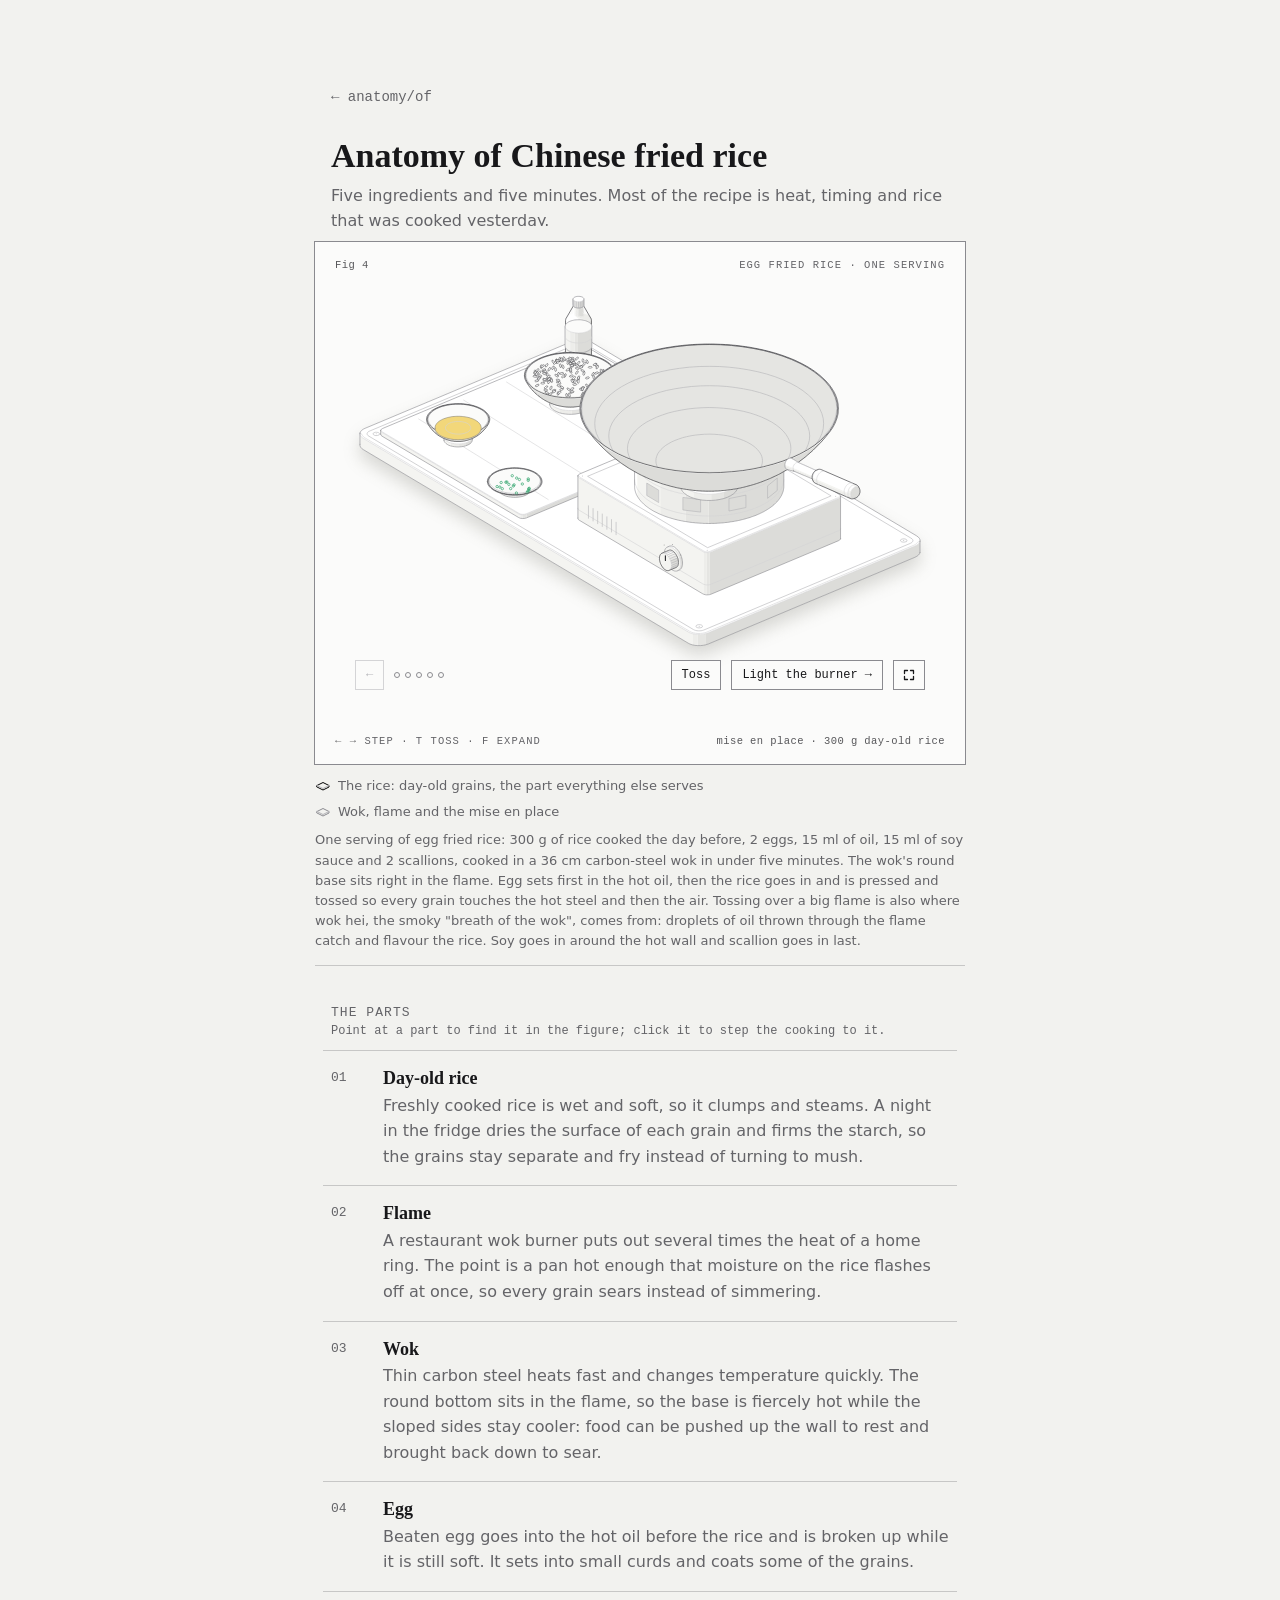
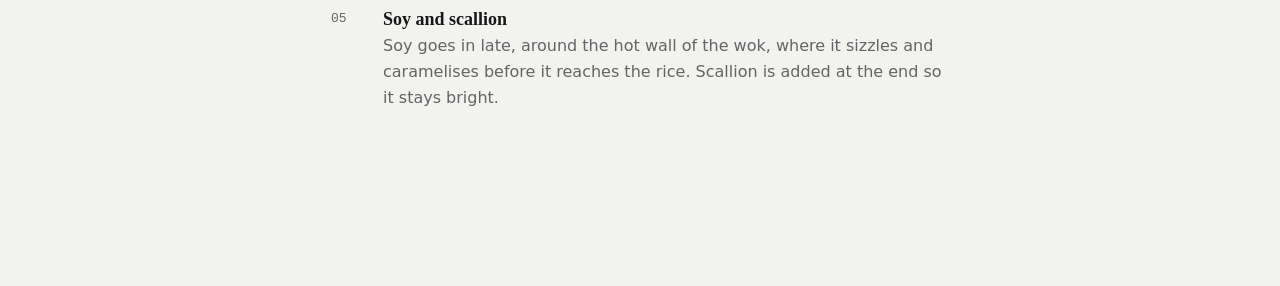
==== commit 792f6467: "Raise text contrast to WCAG AA on every page The kit's muted grey (#8c8c90 light, #6e6e6e dark) is u" ====
--- a/fried-rice/index.html
+++ b/fried-rice/index.html
@@ -111,7 +111,7 @@
 body[data-theme="light"]{color-scheme:light}
 body{margin:0;background:var(--anatomy-page);color:var(--anatomy-text);font:14px/1.6 ui-sans-serif,system-ui,-apple-system,"Segoe UI",sans-serif;-webkit-font-smoothing:antialiased}
 .iso-page{width:min(650px,100% - 32px);margin:64px auto 96px}
-</style></head><body class="iso" data-theme="light"><main class="iso-page"><style>.fr-grain{fill:var(--anatomy-face);stroke:var(--anatomy-hi);stroke-width:.45}
+</style></head><body class="iso" data-theme="light"><main class="iso-page"><style>.iso{--anatomy-muted:#8c8c90}.iso[data-theme="light"]{--anatomy-muted:#646468}.fr-grain{fill:var(--anatomy-face);stroke:var(--anatomy-hi);stroke-width:.45}
 [data-soy] .fr-grain{fill:var(--anatomy-shade-0)}
 .fr-egg{fill:var(--fr-yolk);stroke:var(--anatomy-mid);stroke-width:.45}
 .iso{--fr-yolk:#f2d77a;--fr-yolk-deep:#e8c14e}
@@ -145,12 +145,12 @@
 .pc-head h1{font:600 34px/1.15 Georgia,serif;margin:28px 0 8px;color:var(--anatomy-strong)}
 .pc-head p{margin:0 0 8px;color:var(--anatomy-muted)}
 .pc-parts{padding-bottom:64px}.pc-parts ol{list-style:none;margin:0;padding:0}
-.pc-parts li{display:grid;grid-template-columns:40px 1fr;gap:2px 12px;padding:16px 8px;margin:0 -8px;border-top:1px solid color-mix(in srgb,var(--anatomy-muted) 30%,transparent);cursor:pointer;transition:background .2s}
-.pc-parts li:hover,.pc-parts li[data-on]{background:var(--anatomy-card)}
-.pc-parts li:focus-visible{outline:1px solid var(--anatomy-strong);outline-offset:-1px}
-.pc-parts li .num{grid-row:span 2;font:13px ui-monospace,Menlo,monospace;color:var(--anatomy-muted);padding-top:3px}
-.pc-parts li[data-on] .num{color:var(--anatomy-strong)}
-.pc-parts h3{margin:0;font:600 18px/1.3 Georgia,serif;color:var(--anatomy-strong)}.pc-parts li p{margin:0;color:var(--anatomy-muted)}
+.pc-parts .pc-part{display:grid;grid-template-columns:40px 1fr;gap:2px 12px;padding:16px 8px;margin:0 -8px;border-top:1px solid color-mix(in srgb,var(--anatomy-muted) 30%,transparent);cursor:pointer;transition:background .2s}
+.pc-parts .pc-part:hover,.pc-parts .pc-part[data-on]{background:var(--anatomy-card)}
+.pc-parts .pc-part:focus-visible{outline:1px solid var(--anatomy-strong);outline-offset:-1px}
+.pc-parts .pc-part .num{grid-row:span 2;font:13px ui-monospace,Menlo,monospace;color:var(--anatomy-muted);padding-top:3px}
+.pc-parts .pc-part[data-on] .num{color:var(--anatomy-strong)}
+.pc-parts h3{margin:0;font:600 18px/1.3 Georgia,serif;color:var(--anatomy-strong)}.pc-parts .pc-part p{margin:0;color:var(--anatomy-muted)}
 .pc-parts h2{font:13px ui-monospace,Menlo,monospace;text-transform:uppercase;letter-spacing:.08em;color:var(--anatomy-muted);margin:40px 0 4px}
 .pc-parts .tip{font:12px ui-monospace,Menlo,monospace;color:var(--anatomy-muted);margin:0 0 12px}
 
@@ -166,7 +166,7 @@
 <header class="pc-head"><h1>Anatomy of Chinese fried rice</h1><p>Five ingredients and five minutes. Most of the recipe is heat, timing and rice that was cooked yesterday.</p></header>
 <figure class="iso-figure"><div class="iso-plate"><div class="iso-plate-corners" aria-hidden="true"><span class="iso-plate-corner" data-corner="fig">Fig 4</span><span class="iso-plate-corner" data-corner="title">Egg fried rice · one serving</span><span class="iso-plate-corner" data-corner="hint">← → step · T toss · F expand</span><span class="iso-plate-corner" data-corner="readout" data-readout>mise en place · 300 g day-old rice</span></div><div class="iso-stage" tabindex="0" role="slider" aria-label="Fried rice. Arrow keys step through the cooking; T tosses the wok; hover or tap a part to read about it." aria-valuemin="0" aria-valuemax="5" aria-valuenow="0" aria-valuetext="mise en place · 300 g day-old rice"><svg xmlns="http://www.w3.org/2000/svg" class="iso-svg" viewBox="0 0 640 400" role="img" aria-label="A carbon-steel wok on a ring burner set into a small stove, with a long wooden-gripped handle. On a chopping board beside it: a bowl of day-old rice, a bowl of beaten egg, a dish of sliced scallion and a bottle of soy sauce. As the steps run, the burner lights, egg and rice go into the wok, soy and scallion follow, and the wok tosses the grains up through the hot air."><defs><mask id="fr-food" maskUnits="userSpaceOnUse" x="0" y="0" width="640" height="400"><rect width="640" height="400" fill="#fff"/><g data-wok-mask><path d="M256.2 121.3L256.3 119.9L256.4 118.6L256.5 117.2L256.8 115.9L257 114.5L257.3 113.2L257.7 111.9L258.1 110.5L258.6 109.2L259.1 107.9L259.7 106.6L260.3 105.3L261 104L261.7 102.7L262.5 101.4L263.3 100.1L264.2 98.8L265.1 97.5L266.1 96.3L267.1 95L268.2 93.8L269.4 92.6L270.5 91.4L271.7 90.2L273 89L274.3 87.8L275.7 86.6L277.1 85.5L278.6 84.3L280 83.2L281.6 82.1L283.2 81L284.8 79.9L286.5 78.9L288.2 77.8L289.9 76.8L291.7 75.8L293.5 74.8L295.4 73.8L297.3 72.9L299.2 72L301.2 71L303.2 70.1L305.3 69.3L307.4 68.4L309.5 67.6L311.6 66.8L313.8 66L316 65.2L318.3 64.4L320.5 63.7L322.8 63L325.2 62.3L327.5 61.7L329.9 61L332.3 60.4L334.7 59.8L337.2 59.3L339.6 58.7L342.1 58.2L344.6 57.7L347.2 57.2L349.7 56.8L352.3 56.4L354.8 56L357.4 55.6L360 55.3L362.7 55L365.3 54.7L367.9 54.4L370.6 54.2L373.3 54L375.9 53.8L378.6 53.6L381.3 53.5L384 53.4L386.7 53.3L389.4 53.2L392.1 53.2L394.8 53.2L397.5 53.2L400.2 53.3L402.8 53.4L405.5 53.5L408.2 53.6L410.9 53.8L413.6 53.9L416.2 54.1L418.9 54.4L421.5 54.6L424.2 54.9L426.8 55.2L429.4 55.6L432 55.9L434.6 56.3L437.1 56.7L439.7 57.2L442.2 57.7L444.7 58.1L447.2 58.7L449.7 59.2L452.1 59.8L454.6 60.3L457 61L459.4 61.6L461.7 62.3L464 62.9L466.3 63.6L468.6 64.4L470.9 65.1L473.1 65.9L475.2 66.7L477.4 67.5L479.5 68.3L481.6 69.2L483.7 70L485.7 70.9L487.7 71.9L489.6 72.8L491.5 73.7L493.4 74.7L495.2 75.7L497 76.7L498.8 77.7L500.5 78.8L502.1 79.8L503.8 80.9L505.4 82L506.9 83.1L508.4 84.2L509.9 85.4L511.3 86.5L512.6 87.7L514 88.8L515.2 90L516.5 91.2L517.6 92.4L518.8 93.7L519.9 94.9L520.9 96.1L521.9 97.4L522.8 98.7L523.7 99.9L524.5 101.2L525.3 102.5L526.1 103.8L526.7 105.1L527.4 106.4L528 107.7L528.5 109.1L529 110.4L529.4 111.7L529.8 113.1L530.1 114.4L530.3 115.7L530.6 117.1L530.7 118.4L530.8 119.8L530.9 121.1L530.9 122.5L530.8 123.8L530.7 125.2L530.6 126.5L530.4 127.9L530.1 129.2L529.8 130.5L529.4 131.9L529 133.2L528.5 134.5L528 135.8L527.4 137.2L526.8 138.5L526.1 139.8L525.4 141.1L524.6 142.4L523.8 143.7L522.9 144.9L522 146.2L521 147.5L520 148.7L514.7 155L513.7 156.2L512.6 157.4L511.5 158.5L506.3 163.8L505.2 164.9L504.1 166L502.9 167.1L497.9 171.4L496.7 172.5L495.5 173.5L494.2 174.5L489.4 178.1L488.2 179.1L486.9 180L485.6 180.9L484.2 181.8L479.7 184.8L478.4 185.6L477 186.4L475.6 187.2L474.2 188L470 190.4L468.6 191.2L467.2 191.9L465.8 192.6L464.3 193.3L460.4 195.1L459 195.8L457.5 196.4L456.1 197L454.6 197.6L453.1 198.2L451.6 198.8L448.2 200.1L446.7 200.6L445.3 201.1L443.8 201.6L442.2 202.1L440.7 202.6L439.2 203L437.6 203.5L434.8 204.2L433.4 204.6L431.9 205L430.3 205.4L428.8 205.7L427.3 206.1L425.7 206.4L424.1 206.7L422.6 207L421 207.3L419.4 207.5L417.8 207.8L416.1 208L414.6 208.2L413.1 208.4L411.6 208.6L410 208.8L408.5 208.9L407 209L405.4 209.2L403.8 209.3L402.3 209.4L400.7 209.4L399.2 209.5L397.6 209.6L396 209.6L394.4 209.6L392.9 209.6L391.3 209.6L389.7 209.6L388.1 209.5L386.6 209.5L385 209.4L383.5 209.3L381.9 209.2L380.3 209.1L378.8 208.9L377.2 208.8L375.7 208.6L374.2 208.4L372.7 208.2L371.2 208L369.5 207.8L367.9 207.5L366.3 207.3L364.7 207L363.2 206.7L361.6 206.4L360 206.1L358.5 205.8L356.9 205.4L355.4 205L353.9 204.7L352.4 204.3L349.7 203.5L348.1 203.1L346.6 202.6L345 202.2L343.5 201.7L342 201.2L340.6 200.7L339.1 200.1L335.7 198.9L334.2 198.3L332.7 197.7L331.2 197.1L329.7 196.5L328.3 195.8L326.9 195.2L323 193.4L321.5 192.7L320.1 192L318.7 191.2L317.3 190.5L313.1 188.1L311.7 187.3L310.3 186.5L308.9 185.7L307.6 184.9L303.1 181.9L301.7 181L300.4 180.1L299.1 179.2L297.9 178.2L293.1 174.6L291.8 173.6L290.6 172.6L289.4 171.6L284.4 167.2L283.2 166.1L282 165L280.9 163.9L275.8 158.7L274.7 157.5L273.6 156.3L272.5 155.1L267.3 148.8L266.2 147.6L265.2 146.3L264.3 145.1L263.4 143.8L262.6 142.5L261.8 141.2L261.1 139.9L260.4 138.6L259.8 137.3L259.2 136L258.6 134.7L258.2 133.3L257.7 132L257.4 130.7L257 129.3L256.8 128L256.6 126.7L256.4 125.3L256.3 124L256.2 122.6Z" fill="#000"/><path d="M481.2 174.1L471.8 177.7L461.8 180.9L451.2 183.7L440.2 186L428.9 187.8L417.3 189L405.5 189.8L393.6 190.1L381.7 189.8L369.9 189L358.3 187.8L346.9 186L335.9 183.7L325.4 180.9L315.3 177.7L305.9 174.1L297.1 170.1L289.1 165.7L281.8 161L275.4 156L269.9 150.7L265.4 145.2L261.8 139.5L259.2 133.7L257.7 127.8L257.1 121.9L257.7 115.9L259.2 110L261.8 104.2L265.4 98.5L269.9 93L275.4 87.8L281.8 82.7L289.1 78L297.1 73.6L305.9 69.6L315.3 66L325.4 62.8L335.9 60L346.9 57.8L358.3 56L369.9 54.7L381.7 53.9L393.6 53.7L405.5 53.9L417.3 54.7L428.9 56L440.2 57.8L451.2 60L461.8 62.8L471.8 66L481.2 69.6L490 73.6L498.1 78L505.3 82.7L511.7 87.8L517.2 93L521.8 98.5L525.3 104.2L527.9 110L529.5 115.9L530 121.9L529.5 127.8L527.9 133.7L525.3 139.5L521.8 145.2L517.2 150.7L511.7 156L505.3 161L498.1 165.7L490 170.1Z" fill="#fff"/></g></mask><mask id="fr-rice" maskUnits="userSpaceOnUse" x="0" y="0" width="640" height="400"><rect width="640" height="400" fill="#fff"/><g><path d="M197.1 86.6L197.2 85.8L197.2 85.1L197.3 84.3L197.5 83.6L197.7 82.8L198 82.1L198.2 81.4L198.6 80.6L199 79.9L199.4 79.2L199.9 78.5L200.4 77.8L200.9 77.1L201.5 76.4L202.2 75.7L202.9 75.1L203.6 74.4L204.4 73.8L205.2 73.1L206 72.5L206.9 71.9L207.8 71.3L208.7 70.7L209.7 70.2L210.8 69.6L211.8 69.1L212.9 68.6L214 68.1L215.2 67.6L216.3 67.1L217.5 66.7L218.8 66.3L220 65.9L221.3 65.5L222.6 65.1L223.9 64.8L225.3 64.4L226.6 64.1L228 63.8L229.4 63.6L230.8 63.3L232.3 63.1L233.7 62.9L235.2 62.7L236.6 62.6L238.1 62.5L239.6 62.3L241.1 62.3L242.6 62.2L244.1 62.2L245.6 62.1L247 62.1L248.5 62.2L250 62.2L251.5 62.3L253 62.4L254.5 62.5L256 62.7L257.4 62.8L258.9 63L260.3 63.2L261.7 63.4L263.1 63.7L264.5 64L265.9 64.3L267.3 64.6L268.6 64.9L269.9 65.3L271.2 65.7L272.5 66L273.7 66.5L274.9 66.9L276.1 67.4L277.3 67.8L278.4 68.3L279.5 68.8L280.6 69.3L281.6 69.9L282.6 70.4L283.6 71L284.5 71.6L285.4 72.2L286.3 72.8L287.1 73.4L287.9 74.1L288.7 74.7L289.4 75.4L290 76L290.7 76.7L291.2 77.4L291.8 78.1L292.3 78.8L292.7 79.5L293.1 80.2L293.5 81L293.8 81.7L294.1 82.4L294.3 83.2L294.5 83.9L294.6 84.7L294.7 85.4L294.8 86.2L294.8 86.9L294.7 87.7L294.7 88.4L294.5 89.1L294.3 89.9L294.1 90.6L293.8 91.4L293.5 92.1L293.2 92.8L292.8 93.5L292.3 94.3L290.4 97.2L289.9 97.9L289.4 98.6L287.5 100.9L287 101.6L286.4 102.2L284.6 104.2L284 104.7L283.4 105.3L281.6 106.9L281 107.5L280.3 108L278.6 109.4L277.9 109.9L277.3 110.3L276.5 110.8L274.9 111.9L274.2 112.3L273.5 112.7L272 113.6L271.3 114L270.5 114.4L269.8 114.8L268.4 115.4L267.6 115.7L266.9 116.1L266.1 116.4L265.3 116.7L264.1 117.1L263.4 117.4L262.6 117.7L261.8 117.9L261 118.1L260.2 118.4L259.2 118.6L258.4 118.8L257.6 119L256.8 119.2L256 119.3L255.2 119.5L254.4 119.6L253.5 119.7L252.7 119.8L251.8 119.9L251 120L250.6 120L249.8 120.1L249 120.2L248.2 120.2L247.4 120.2L246.6 120.2L245.8 120.3L245 120.2L244.2 120.2L243.4 120.2L242.6 120.1L241.8 120.1L241.4 120.1L240.6 120L239.7 119.9L238.9 119.8L238 119.7L237.2 119.5L236.4 119.4L235.5 119.2L234.7 119.1L233.9 118.9L233.2 118.7L232.2 118.5L231.4 118.3L230.6 118L229.8 117.8L229 117.5L228.2 117.3L227.1 116.8L226.3 116.6L225.5 116.2L224.7 115.9L224 115.6L222.6 115L221.8 114.6L221.1 114.2L220.3 113.8L218.8 113L218.1 112.6L217.4 112.1L216.7 111.7L215.1 110.6L214.4 110.1L213.7 109.6L212 108.3L211.3 107.8L210.7 107.2L210.1 106.7L208.3 105.1L207.7 104.5L207.1 103.9L205.3 101.9L204.7 101.3L204.2 100.7L202.3 98.3L201.8 97.6L201.4 96.9L199.4 93.9L199 93.2L198.6 92.5L198.3 91.8L198 91L197.7 90.3L197.5 89.6L197.3 88.8L197.2 88.1L197.2 87.3Z" fill="#000"/><path d="M276.8 104.9L273.4 106.2L269.9 107.3L266.2 108.3L262.4 109.1L258.4 109.7L254.3 110.1L250.1 110.4L246 110.5L241.8 110.4L237.6 110.1L233.6 109.7L229.6 109.1L225.7 108.3L222 107.3L218.5 106.2L215.2 104.9L212.1 103.5L209.3 102L206.7 100.3L204.5 98.5L202.5 96.7L200.9 94.7L199.7 92.8L198.8 90.7L198.2 88.6L198.1 86.6L198.2 84.5L198.8 82.4L199.7 80.4L200.9 78.4L202.5 76.4L204.5 74.6L206.7 72.8L209.3 71.2L212.1 69.6L215.2 68.2L218.5 66.9L222 65.8L225.7 64.8L229.6 64L233.6 63.4L237.6 63L241.8 62.7L246 62.6L250.1 62.7L254.3 63L258.4 63.4L262.4 64L266.2 64.8L269.9 65.8L273.4 66.9L276.8 68.2L279.8 69.6L282.7 71.2L285.2 72.8L287.5 74.6L289.4 76.4L291 78.4L292.2 80.4L293.2 82.4L293.7 84.5L293.9 86.6L293.7 88.6L293.2 90.7L292.2 92.8L291 94.7L289.4 96.7L287.5 98.5L285.2 100.3L282.7 102L279.8 103.5Z" fill="#fff"/></g></mask><mask id="fr-dish" maskUnits="userSpaceOnUse" x="0" y="0" width="640" height="400"><rect width="640" height="400" fill="#fff"/><g><path d="M157.8 199.4L157.8 198.6L158 197.9L158.1 197.1L158.4 196.4L158.7 195.7L159.2 194.9L159.6 194.2L160.2 193.5L160.8 192.9L161.5 192.2L162.3 191.6L163.1 190.9L164 190.3L165 189.8L166 189.2L167 188.7L168.2 188.2L169.3 187.7L170.5 187.3L171.8 186.9L173.1 186.5L174.4 186.2L175.8 185.9L177.2 185.6L178.6 185.4L180.1 185.2L181.5 185.1L183 184.9L184.5 184.9L186 184.8L187.5 184.8L189 184.9L190.4 184.9L191.9 185L193.4 185.2L194.8 185.4L196.2 185.6L197.6 185.9L199 186.2L200.3 186.5L201.7 186.9L202.9 187.3L204.1 187.7L205.3 188.2L206.4 188.6L207.5 189.2L208.5 189.7L209.5 190.3L210.4 190.9L211.2 191.5L212 192.1L212.7 192.8L213.3 193.5L213.9 194.2L214.4 194.9L214.8 195.6L215.2 196.3L215.4 197L215.6 197.8L215.7 198.5L215.8 199.3L215.8 200L215.6 200.8L215.5 201.5L215.2 202.2L214.9 203L214.4 203.7L214 204.4L213.4 205.1L212.8 205.8L212.1 206.4L211.3 207.1L210.5 207.7L209.6 208.3L208.6 208.8L207.6 209.4L206.6 209.9L205.4 210.4L204.3 210.9L203.1 211.3L201.8 211.7L200.5 212.1L199.2 212.4L197.8 212.7L196.4 213L195 213.2L193.5 213.4L192.1 213.6L190.6 213.7L189.1 213.8L187.6 213.8L186.1 213.8L184.6 213.8L183.2 213.7L181.7 213.6L180.2 213.4L178.8 213.2L177.4 213L176 212.8L174.6 212.5L173.2 212.1L171.9 211.8L170.7 211.4L169.5 210.9L168.3 210.5L167.2 210L166.1 209.5L165.1 208.9L164.1 208.3L163.2 207.7L162.4 207.1L161.6 206.5L160.9 205.8L160.3 205.2L159.7 204.5L159.2 203.8L158.8 203L158.4 202.3L158.2 201.6L158 200.8L157.8 200.1Z" fill="#000"/><path d="M204.8 210.1L202.9 210.8L200.8 211.5L198.7 212L196.4 212.5L194.1 212.9L191.7 213.1L189.2 213.3L186.8 213.3L184.4 213.3L181.9 213.1L179.5 212.9L177.2 212.5L174.9 212L172.8 211.5L170.7 210.8L168.8 210.1L166.9 209.2L165.3 208.3L163.8 207.4L162.5 206.3L161.4 205.2L160.4 204.1L159.7 202.9L159.1 201.7L158.8 200.5L158.7 199.3L158.8 198.1L159.1 196.9L159.7 195.7L160.4 194.5L161.4 193.4L162.5 192.3L163.8 191.3L165.3 190.3L166.9 189.4L168.8 188.6L170.7 187.8L172.8 187.2L174.9 186.6L177.2 186.1L179.5 185.8L181.9 185.5L184.4 185.3L186.8 185.3L189.2 185.3L191.7 185.5L194.1 185.8L196.4 186.1L198.7 186.6L200.8 187.2L202.9 187.8L204.8 188.6L206.7 189.4L208.3 190.3L209.8 191.3L211.1 192.3L212.2 193.4L213.2 194.5L213.9 195.7L214.4 196.9L214.8 198.1L214.9 199.3L214.8 200.5L214.4 201.7L213.9 202.9L213.2 204.1L212.2 205.2L211.1 206.3L209.8 207.4L208.3 208.3L206.7 209.2Z" fill="#fff"/></g></mask></defs><path class="iso-halo" d="M22.3 154.6L22.8 153.1L24 151.7L25.6 150.4L27.7 149.4L247.4 57.2L249.9 56.3L252.7 55.7L255.6 55.4L258.6 55.4L261.5 55.7L264.3 56.3L266.8 57.1L268.9 58.1L614.2 263.8L615.9 265.1L617.1 266.5L617.7 267.9L617.7 269.4L617.7 281.3L617.2 282.8L616 284.2L614.4 285.4L612.3 286.5L392.6 378.7L390.1 379.5L387.3 380.1L384.4 380.4L381.4 380.4L378.5 380.2L375.7 379.6L373.2 378.8L371.1 377.7L25.8 172L24.1 170.8L22.9 169.4L22.3 167.9L22.3 166.5Z"/><g class="iso-solid"><path class="iso-fill" d="M242.8 85.9L243 84.5L243.9 83.2L245.3 82L247.1 81L249.4 80.3L252 79.8L254.7 79.6L257.4 79.7L260 80.1L262.4 80.8L264.3 81.8L265.9 82.9L266.8 84.2L267.2 85.6L267.2 87.7L267 89L266.1 90.3L264.7 91.5L262.8 92.5L260.6 93.2L258 93.7L255.3 93.9L252.6 93.8L250 93.4L247.6 92.7L245.6 91.7L244.1 90.6L243.2 89.3L242.8 88Z"/><path class="iso-shade" data-shade="0" d="M262.8 92.5L260.6 93.2L260.6 91.1L262.8 90.4ZM267.2 87.7L267 89L267 86.9L267.2 85.6ZM267 89L266.1 90.3L266.1 88.2L267 86.9ZM266.1 90.3L264.7 91.5L264.7 89.4L266.1 88.2ZM264.7 91.5L262.8 92.5L262.8 90.4L264.7 89.4Z"/><path class="iso-shade" data-shade="1" d="M260.6 93.2L258 93.7L258 91.6L260.6 91.1ZM258 93.7L255.3 93.9L255.3 91.8L258 91.6Z"/><path class="iso-shade" data-shade="2" d="M255.3 93.9L252.6 93.8L252.6 91.7L255.3 91.8ZM252.6 93.8L250 93.4L250 91.3L252.6 91.7Z"/><path class="iso-shade" data-shade="3" d="M250 93.4L247.6 92.7L247.6 90.6L250 91.3ZM247.6 92.7L245.6 91.7L245.6 89.6L247.6 90.6ZM245.6 91.7L244.1 90.6L244.1 88.5L245.6 89.6ZM244.1 90.6L243.2 89.3L243.2 87.2L244.1 88.5ZM243.2 89.3L242.8 88L242.8 85.9L243.2 87.2Z"/><path class="iso-top" d="M262.8 90.4L260.6 91.1L258 91.6L255.3 91.8L252.6 91.7L250 91.3L247.6 90.6L245.6 89.6L244.1 88.5L243.2 87.2L242.8 85.9L243 84.5L243.9 83.2L245.3 82L247.1 81L249.4 80.3L252 79.8L254.7 79.6L257.4 79.7L260 80.1L262.4 80.8L264.3 81.8L265.9 82.9L266.8 84.2L267.2 85.6L267 86.9L266.1 88.2L264.7 89.4Z"/><path class="iso-line iso-crease" data-tone="faint" d="M267.2 85.6L267 86.9L266.1 88.2L264.7 89.4L262.8 90.4L260.6 91.1L258 91.6L255.3 91.8L252.6 91.7L250 91.3L247.6 90.6L245.6 89.6L244.1 88.5L243.2 87.2L242.8 85.9"/><path class="iso-line iso-edge" data-tone="lo" d="M242.8 85.9L243 84.5L243.9 83.2L245.3 82L247.1 81L249.4 80.3L252 79.8L254.7 79.6L257.4 79.7L260 80.1L262.4 80.8L264.3 81.8L265.9 82.9L266.8 84.2L267.2 85.6M267.2 87.7L267 89L266.1 90.3L264.7 91.5L262.8 92.5L260.6 93.2L258 93.7L255.3 93.9L252.6 93.8L250 93.4L247.6 92.7L245.6 91.7L244.1 90.6L243.2 89.3L242.8 88M242.8 85.9L242.8 88M267.2 85.6L267.2 87.7"/></g><g class="iso-solid"><path class="iso-fill" d="M245.8 81.3L246 80.3L246.6 79.3L247.7 78.4L249.1 77.7L250.8 77.1L252.7 76.8L254.8 76.6L256.8 76.7L258.8 77L260.5 77.6L262 78.3L263.1 79.1L263.9 80.1L264.1 81.1L264.1 85.6L264 86.6L263.3 87.6L262.3 88.5L260.9 89.2L259.2 89.8L257.3 90.1L255.2 90.3L253.2 90.2L251.2 89.9L249.5 89.4L248 88.6L246.8 87.8L246.1 86.8L245.8 85.8Z"/><path class="iso-shade" data-shade="0" d="M260.9 89.2L259.2 89.8L259.2 85.3L260.9 84.7ZM264.1 85.6L264 86.6L264 82.1L264.1 81.1ZM264 86.6L263.3 87.6L263.3 83.1L264 82.1ZM263.3 87.6L262.3 88.5L262.3 84L263.3 83.1ZM262.3 88.5L260.9 89.2L260.9 84.7L262.3 84Z"/><path class="iso-shade" data-shade="1" d="M259.2 89.8L257.3 90.1L257.3 85.6L259.2 85.3ZM257.3 90.1L255.2 90.3L255.2 85.8L257.3 85.6Z"/><path class="iso-shade" data-shade="2" d="M255.2 90.3L253.2 90.2L253.2 85.7L255.2 85.8ZM253.2 90.2L251.2 89.9L251.2 85.4L253.2 85.7Z"/><path class="iso-shade" data-shade="3" d="M251.2 89.9L249.5 89.4L249.5 84.9L251.2 85.4ZM249.5 89.4L248 88.6L248 84.2L249.5 84.9ZM248 88.6L246.8 87.8L246.8 83.3L248 84.2ZM246.8 87.8L246.1 86.8L246.1 82.3L246.8 83.3ZM246.1 86.8L245.8 85.8L245.8 81.3L246.1 82.3Z"/><path class="iso-top" d="M260.9 84.7L259.2 85.3L257.3 85.6L255.2 85.8L253.2 85.7L251.2 85.4L249.5 84.9L248 84.2L246.8 83.3L246.1 82.3L245.8 81.3L246 80.3L246.6 79.3L247.7 78.4L249.1 77.7L250.8 77.1L252.7 76.8L254.8 76.6L256.8 76.7L258.8 77L260.5 77.6L262 78.3L263.1 79.1L263.9 80.1L264.1 81.1L264 82.1L263.3 83.1L262.3 84Z"/><path class="iso-line iso-crease" data-tone="faint" d="M264.1 81.1L264 82.1L263.3 83.1L262.3 84L260.9 84.7L259.2 85.3L257.3 85.6L255.2 85.8L253.2 85.7L251.2 85.4L249.5 84.9L248 84.2L246.8 83.3L246.1 82.3L245.8 81.3"/><path class="iso-line iso-edge" data-tone="mid" d="M245.8 81.3L246 80.3L246.6 79.3L247.7 78.4L249.1 77.7L250.8 77.1L252.7 76.8L254.8 76.6L256.8 76.7L258.8 77L260.5 77.6L262 78.3L263.1 79.1L263.9 80.1L264.1 81.1M264.1 85.6L264 86.6L263.3 87.6L262.3 88.5L260.9 89.2L259.2 89.8L257.3 90.1L255.2 90.3L253.2 90.2L251.2 89.9L249.5 89.4L248 88.6L246.8 87.8L246.1 86.8L245.8 85.8M245.8 81.3L245.8 85.8M264.1 81.1L264.1 85.6"/></g><g class="iso-solid"><path class="iso-fill" d="M51.1 166.3L51.3 164.9L52.2 163.6L53.6 162.4L55.4 161.5L57.7 160.7L60.3 160.2L63 160L65.7 160.1L68.3 160.6L70.7 161.3L72.6 162.2L74.2 163.3L75.1 164.6L75.5 166L75.5 168.1L75.3 169.5L74.4 170.8L73 171.9L71.1 172.9L68.9 173.7L66.3 174.2L63.6 174.3L60.9 174.2L58.3 173.8L55.9 173.1L53.9 172.2L52.4 171L51.5 169.8L51.1 168.4Z"/><path class="iso-shade" data-shade="0" d="M71.1 172.9L68.9 173.7L68.9 171.6L71.1 170.8ZM75.5 168.1L75.3 169.5L75.3 167.3L75.5 166ZM75.3 169.5L74.4 170.8L74.4 168.6L75.3 167.3ZM74.4 170.8L73 171.9L73 169.8L74.4 168.6ZM73 171.9L71.1 172.9L71.1 170.8L73 169.8Z"/><path class="iso-shade" data-shade="1" d="M68.9 173.7L66.3 174.2L66.3 172L68.9 171.6ZM66.3 174.2L63.6 174.3L63.6 172.2L66.3 172Z"/><path class="iso-shade" data-shade="2" d="M63.6 174.3L60.9 174.2L60.9 172.1L63.6 172.2ZM60.9 174.2L58.3 173.8L58.3 171.7L60.9 172.1Z"/><path class="iso-shade" data-shade="3" d="M58.3 173.8L55.9 173.1L55.9 171L58.3 171.7ZM55.9 173.1L53.9 172.2L53.9 170.1L55.9 171ZM53.9 172.2L52.4 171L52.4 168.9L53.9 170.1ZM52.4 171L51.5 169.8L51.5 167.6L52.4 168.9ZM51.5 169.8L51.1 168.4L51.1 166.3L51.5 167.6Z"/><path class="iso-top" d="M71.1 170.8L68.9 171.6L66.3 172L63.6 172.2L60.9 172.1L58.3 171.7L55.9 171L53.9 170.1L52.4 168.9L51.5 167.6L51.1 166.3L51.3 164.9L52.2 163.6L53.6 162.4L55.4 161.5L57.7 160.7L60.3 160.2L63 160L65.7 160.1L68.3 160.6L70.7 161.3L72.6 162.2L74.2 163.3L75.1 164.6L75.5 166L75.3 167.3L74.4 168.6L73 169.8Z"/><path class="iso-line iso-crease" data-tone="faint" d="M75.5 166L75.3 167.3L74.4 168.6L73 169.8L71.1 170.8L68.9 171.6L66.3 172L63.6 172.2L60.9 172.1L58.3 171.7L55.9 171L53.9 170.1L52.4 168.9L51.5 167.6L51.1 166.3"/><path class="iso-line iso-edge" data-tone="lo" d="M51.1 166.3L51.3 164.9L52.2 163.6L53.6 162.4L55.4 161.5L57.7 160.7L60.3 160.2L63 160L65.7 160.1L68.3 160.6L70.7 161.3L72.6 162.2L74.2 163.3L75.1 164.6L75.5 166M75.5 168.1L75.3 169.5L74.4 170.8L73 171.9L71.1 172.9L68.9 173.7L66.3 174.2L63.6 174.3L60.9 174.2L58.3 173.8L55.9 173.1L53.9 172.2L52.4 171L51.5 169.8L51.1 168.4M51.1 166.3L51.1 168.4M75.5 166L75.5 168.1"/></g><g class="iso-solid"><path class="iso-fill" d="M54.1 161.8L54.3 160.7L54.9 159.8L56 158.9L57.4 158.1L59.1 157.6L61 157.2L63.1 157.1L65.1 157.2L67.1 157.5L68.8 158L70.3 158.7L71.4 159.5L72.2 160.5L72.4 161.5L72.4 166L72.3 167L71.6 168L70.6 168.9L69.2 169.6L67.5 170.2L65.6 170.6L63.5 170.7L61.5 170.6L59.5 170.3L57.8 169.8L56.3 169.1L55.1 168.2L54.4 167.3L54.1 166.2Z"/><path class="iso-shade" data-shade="0" d="M69.2 169.6L67.5 170.2L67.5 165.7L69.2 165.1ZM72.4 166L72.3 167L72.3 162.5L72.4 161.5ZM72.3 167L71.6 168L71.6 163.5L72.3 162.5ZM71.6 168L70.6 168.9L70.6 164.4L71.6 163.5ZM70.6 168.9L69.2 169.6L69.2 165.1L70.6 164.4Z"/><path class="iso-shade" data-shade="1" d="M67.5 170.2L65.6 170.6L65.6 166.1L67.5 165.7ZM65.6 170.6L63.5 170.7L63.5 166.2L65.6 166.1Z"/><path class="iso-shade" data-shade="2" d="M63.5 170.7L61.5 170.6L61.5 166.1L63.5 166.2ZM61.5 170.6L59.5 170.3L59.5 165.8L61.5 166.1Z"/><path class="iso-shade" data-shade="3" d="M59.5 170.3L57.8 169.8L57.8 165.3L59.5 165.8ZM57.8 169.8L56.3 169.1L56.3 164.6L57.8 165.3ZM56.3 169.1L55.1 168.2L55.1 163.7L56.3 164.6ZM55.1 168.2L54.4 167.3L54.4 162.8L55.1 163.7ZM54.4 167.3L54.1 166.2L54.1 161.8L54.4 162.8Z"/><path class="iso-top" d="M69.2 165.1L67.5 165.7L65.6 166.1L63.5 166.2L61.5 166.1L59.5 165.8L57.8 165.3L56.3 164.6L55.1 163.7L54.4 162.8L54.1 161.8L54.3 160.7L54.9 159.8L56 158.9L57.4 158.1L59.1 157.6L61 157.2L63.1 157.1L65.1 157.2L67.1 157.5L68.8 158L70.3 158.7L71.4 159.5L72.2 160.5L72.4 161.5L72.3 162.5L71.6 163.5L70.6 164.4Z"/><path class="iso-line iso-crease" data-tone="faint" d="M72.4 161.5L72.3 162.5L71.6 163.5L70.6 164.4L69.2 165.1L67.5 165.7L65.6 166.1L63.5 166.2L61.5 166.1L59.5 165.8L57.8 165.3L56.3 164.6L55.1 163.7L54.4 162.8L54.1 161.8"/><path class="iso-line iso-edge" data-tone="mid" d="M54.1 161.8L54.3 160.7L54.9 159.8L56 158.9L57.4 158.1L59.1 157.6L61 157.2L63.1 157.1L65.1 157.2L67.1 157.5L68.8 158L70.3 158.7L71.4 159.5L72.2 160.5L72.4 161.5M72.4 166L72.3 167L71.6 168L70.6 168.9L69.2 169.6L67.5 170.2L65.6 170.6L63.5 170.7L61.5 170.6L59.5 170.3L57.8 169.8L56.3 169.1L55.1 168.2L54.4 167.3L54.1 166.2M54.1 161.8L54.1 166.2M72.4 161.5L72.4 166"/></g><g class="iso-solid"><path class="iso-fill" d="M564.5 277.6L564.7 276.2L565.6 274.9L567 273.7L568.9 272.7L571.1 272L573.7 271.5L576.4 271.3L579.1 271.4L581.7 271.8L584.1 272.5L586.1 273.5L587.6 274.6L588.5 275.9L588.9 277.3L588.9 279.4L588.7 280.7L587.8 282L586.4 283.2L584.6 284.2L582.3 284.9L579.7 285.4L577 285.6L574.3 285.5L571.7 285.1L569.3 284.4L567.4 283.4L565.8 282.3L564.9 281L564.5 279.7Z"/><path class="iso-shade" data-shade="0" d="M584.6 284.2L582.3 284.9L582.3 282.8L584.6 282.1ZM588.9 279.4L588.7 280.7L588.7 278.6L588.9 277.3ZM588.7 280.7L587.8 282L587.8 279.9L588.7 278.6ZM587.8 282L586.4 283.2L586.4 281.1L587.8 279.9ZM586.4 283.2L584.6 284.2L584.6 282.1L586.4 281.1Z"/><path class="iso-shade" data-shade="1" d="M582.3 284.9L579.7 285.4L579.7 283.3L582.3 282.8ZM579.7 285.4L577 285.6L577 283.5L579.7 283.3Z"/><path class="iso-shade" data-shade="2" d="M577 285.6L574.3 285.5L574.3 283.4L577 283.5ZM574.3 285.5L571.7 285.1L571.7 283L574.3 283.4Z"/><path class="iso-shade" data-shade="3" d="M571.7 285.1L569.3 284.4L569.3 282.3L571.7 283ZM569.3 284.4L567.4 283.4L567.4 281.3L569.3 282.3ZM567.4 283.4L565.8 282.3L565.8 280.2L567.4 281.3ZM565.8 282.3L564.9 281L564.9 278.9L565.8 280.2ZM564.9 281L564.5 279.7L564.5 277.6L564.9 278.9Z"/><path class="iso-top" d="M584.6 282.1L582.3 282.8L579.7 283.3L577 283.5L574.3 283.4L571.7 283L569.3 282.3L567.4 281.3L565.8 280.2L564.9 278.9L564.5 277.6L564.7 276.2L565.6 274.9L567 273.7L568.9 272.7L571.1 272L573.7 271.5L576.4 271.3L579.1 271.4L581.7 271.8L584.1 272.5L586.1 273.5L587.6 274.6L588.5 275.9L588.9 277.3L588.7 278.6L587.8 279.9L586.4 281.1Z"/><path class="iso-line iso-crease" data-tone="faint" d="M588.9 277.3L588.7 278.6L587.8 279.9L586.4 281.1L584.6 282.1L582.3 282.8L579.7 283.3L577 283.5L574.3 283.4L571.7 283L569.3 282.3L567.4 281.3L565.8 280.2L564.9 278.9L564.5 277.6"/><path class="iso-line iso-edge" data-tone="lo" d="M564.5 277.6L564.7 276.2L565.6 274.9L567 273.7L568.9 272.7L571.1 272L573.7 271.5L576.4 271.3L579.1 271.4L581.7 271.8L584.1 272.5L586.1 273.5L587.6 274.6L588.5 275.9L588.9 277.3M588.9 279.4L588.7 280.7L587.8 282L586.4 283.2L584.6 284.2L582.3 284.9L579.7 285.4L577 285.6L574.3 285.5L571.7 285.1L569.3 284.4L567.4 283.4L565.8 282.3L564.9 281L564.5 279.7M564.5 277.6L564.5 279.7M588.9 277.3L588.9 279.4"/></g><g class="iso-solid"><path class="iso-fill" d="M567.6 273L567.7 272L568.4 271L569.4 270.1L570.8 269.4L572.5 268.8L574.4 268.5L576.5 268.3L578.5 268.4L580.5 268.7L582.2 269.3L583.7 270L584.9 270.8L585.6 271.8L585.9 272.8L585.9 277.3L585.7 278.3L585.1 279.3L584 280.2L582.6 280.9L580.9 281.5L579 281.8L576.9 282L574.9 281.9L572.9 281.6L571.2 281.1L569.7 280.3L568.6 279.5L567.8 278.5L567.6 277.5Z"/><path class="iso-shade" data-shade="0" d="M582.6 280.9L580.9 281.5L580.9 277L582.6 276.4ZM585.9 277.3L585.7 278.3L585.7 273.8L585.9 272.8ZM585.7 278.3L585.1 279.3L585.1 274.8L585.7 273.8ZM585.1 279.3L584 280.2L584 275.7L585.1 274.8ZM584 280.2L582.6 280.9L582.6 276.4L584 275.7Z"/><path class="iso-shade" data-shade="1" d="M580.9 281.5L579 281.8L579 277.3L580.9 277ZM579 281.8L576.9 282L576.9 277.5L579 277.3Z"/><path class="iso-shade" data-shade="2" d="M576.9 282L574.9 281.9L574.9 277.4L576.9 277.5ZM574.9 281.9L572.9 281.6L572.9 277.1L574.9 277.4Z"/><path class="iso-shade" data-shade="3" d="M572.9 281.6L571.2 281.1L571.2 276.6L572.9 277.1ZM571.2 281.1L569.7 280.3L569.7 275.9L571.2 276.6ZM569.7 280.3L568.6 279.5L568.6 275L569.7 275.9ZM568.6 279.5L567.8 278.5L567.8 274L568.6 275ZM567.8 278.5L567.6 277.5L567.6 273L567.8 274Z"/><path class="iso-top" d="M582.6 276.4L580.9 277L579 277.3L576.9 277.5L574.9 277.4L572.9 277.1L571.2 276.6L569.7 275.9L568.6 275L567.8 274L567.6 273L567.7 272L568.4 271L569.4 270.1L570.8 269.4L572.5 268.8L574.4 268.5L576.5 268.3L578.5 268.4L580.5 268.7L582.2 269.3L583.7 270L584.9 270.8L585.6 271.8L585.9 272.8L585.7 273.8L585.1 274.8L584 275.7Z"/><path class="iso-line iso-crease" data-tone="faint" d="M585.9 272.8L585.7 273.8L585.1 274.8L584 275.7L582.6 276.4L580.9 277L579 277.3L576.9 277.5L574.9 277.4L572.9 277.1L571.2 276.6L569.7 275.9L568.6 275L567.8 274L567.6 273"/><path class="iso-line iso-edge" data-tone="mid" d="M567.6 273L567.7 272L568.4 271L569.4 270.1L570.8 269.4L572.5 268.8L574.4 268.5L576.5 268.3L578.5 268.4L580.5 268.7L582.2 269.3L583.7 270L584.9 270.8L585.6 271.8L585.9 272.8M585.9 277.3L585.7 278.3L585.1 279.3L584 280.2L582.6 280.9L580.9 281.5L579 281.8L576.9 282L574.9 281.9L572.9 281.6L571.2 281.1L569.7 280.3L568.6 279.5L567.8 278.5L567.6 277.5M567.6 273L567.6 277.5M585.9 272.8L585.9 277.3"/></g><g class="iso-solid"><path class="iso-fill" d="M372.8 358L373 356.6L373.9 355.3L375.3 354.1L377.2 353.2L379.4 352.4L382 351.9L384.7 351.7L387.4 351.8L390 352.3L392.4 353L394.4 353.9L395.9 355L396.8 356.3L397.2 357.7L397.2 359.8L397 361.2L396.1 362.5L394.7 363.6L392.9 364.6L390.6 365.4L388 365.9L385.3 366L382.6 365.9L380 365.5L377.6 364.8L375.7 363.9L374.1 362.7L373.2 361.5L372.8 360.1Z"/><path class="iso-shade" data-shade="0" d="M392.9 364.6L390.6 365.4L390.6 363.3L392.9 362.5ZM397.2 359.8L397 361.2L397 359L397.2 357.7ZM397 361.2L396.1 362.5L396.1 360.3L397 359ZM396.1 362.5L394.7 363.6L394.7 361.5L396.1 360.3ZM394.7 363.6L392.9 364.6L392.9 362.5L394.7 361.5Z"/><path class="iso-shade" data-shade="1" d="M390.6 365.4L388 365.9L388 363.7L390.6 363.3ZM388 365.9L385.3 366L385.3 363.9L388 363.7Z"/><path class="iso-shade" data-shade="2" d="M385.3 366L382.6 365.9L382.6 363.8L385.3 363.9ZM382.6 365.9L380 365.5L380 363.4L382.6 363.8Z"/><path class="iso-shade" data-shade="3" d="M380 365.5L377.6 364.8L377.6 362.7L380 363.4ZM377.6 364.8L375.7 363.9L375.7 361.8L377.6 362.7ZM375.7 363.9L374.1 362.7L374.1 360.6L375.7 361.8ZM374.1 362.7L373.2 361.5L373.2 359.3L374.1 360.6ZM373.2 361.5L372.8 360.1L372.8 358L373.2 359.3Z"/><path class="iso-top" d="M392.9 362.5L390.6 363.3L388 363.7L385.3 363.9L382.6 363.8L380 363.4L377.6 362.7L375.7 361.8L374.1 360.6L373.2 359.3L372.8 358L373 356.6L373.9 355.3L375.3 354.1L377.2 353.2L379.4 352.4L382 351.9L384.7 351.7L387.4 351.8L390 352.3L392.4 353L394.4 353.9L395.9 355L396.8 356.3L397.2 357.7L397 359L396.1 360.3L394.7 361.5Z"/><path class="iso-line iso-crease" data-tone="faint" d="M397.2 357.7L397 359L396.1 360.3L394.7 361.5L392.9 362.5L390.6 363.3L388 363.7L385.3 363.9L382.6 363.8L380 363.4L377.6 362.7L375.7 361.8L374.1 360.6L373.2 359.3L372.8 358"/><path class="iso-line iso-edge" data-tone="lo" d="M372.8 358L373 356.6L373.9 355.3L375.3 354.1L377.2 353.2L379.4 352.4L382 351.9L384.7 351.7L387.4 351.8L390 352.3L392.4 353L394.4 353.9L395.9 355L396.8 356.3L397.2 357.7M397.2 359.8L397 361.2L396.1 362.5L394.7 363.6L392.9 364.6L390.6 365.4L388 365.9L385.3 366L382.6 365.9L380 365.5L377.6 364.8L375.7 363.9L374.1 362.7L373.2 361.5L372.8 360.1M372.8 358L372.8 360.1M397.2 357.7L397.2 359.8"/></g><g class="iso-solid"><path class="iso-fill" d="M375.9 353.5L376 352.4L376.7 351.5L377.7 350.6L379.1 349.8L380.8 349.3L382.7 348.9L384.8 348.8L386.8 348.9L388.8 349.2L390.5 349.7L392 350.4L393.2 351.2L393.9 352.2L394.2 353.2L394.2 357.7L394 358.7L393.4 359.7L392.3 360.6L390.9 361.3L389.2 361.9L387.3 362.3L385.2 362.4L383.2 362.3L381.2 362L379.5 361.5L378 360.8L376.9 359.9L376.1 359L375.9 357.9Z"/><path class="iso-shade" data-shade="0" d="M390.9 361.3L389.2 361.9L389.2 357.4L390.9 356.8ZM394.2 357.7L394 358.7L394 354.2L394.2 353.2ZM394 358.7L393.4 359.7L393.4 355.2L394 354.2ZM393.4 359.7L392.3 360.6L392.3 356.1L393.4 355.2ZM392.3 360.6L390.9 361.3L390.9 356.8L392.3 356.1Z"/><path class="iso-shade" data-shade="1" d="M389.2 361.9L387.3 362.3L387.3 357.8L389.2 357.4ZM387.3 362.3L385.2 362.4L385.2 357.9L387.3 357.8Z"/><path class="iso-shade" data-shade="2" d="M385.2 362.4L383.2 362.3L383.2 357.8L385.2 357.9ZM383.2 362.3L381.2 362L381.2 357.5L383.2 357.8Z"/><path class="iso-shade" data-shade="3" d="M381.2 362L379.5 361.5L379.5 357L381.2 357.5ZM379.5 361.5L378 360.8L378 356.3L379.5 357ZM378 360.8L376.9 359.9L376.9 355.4L378 356.3ZM376.9 359.9L376.1 359L376.1 354.5L376.9 355.4ZM376.1 359L375.9 357.9L375.9 353.5L376.1 354.5Z"/><path class="iso-top" d="M390.9 356.8L389.2 357.4L387.3 357.8L385.2 357.9L383.2 357.8L381.2 357.5L379.5 357L378 356.3L376.9 355.4L376.1 354.5L375.9 353.5L376 352.4L376.7 351.5L377.7 350.6L379.1 349.8L380.8 349.3L382.7 348.9L384.8 348.8L386.8 348.9L388.8 349.2L390.5 349.7L392 350.4L393.2 351.2L393.9 352.2L394.2 353.2L394 354.2L393.4 355.2L392.3 356.1Z"/><path class="iso-line iso-crease" data-tone="faint" d="M394.2 353.2L394 354.2L393.4 355.2L392.3 356.1L390.9 356.8L389.2 357.4L387.3 357.8L385.2 357.9L383.2 357.8L381.2 357.5L379.5 357L378 356.3L376.9 355.4L376.1 354.5L375.9 353.5"/><path class="iso-line iso-edge" data-tone="mid" d="M375.9 353.5L376 352.4L376.7 351.5L377.7 350.6L379.1 349.8L380.8 349.3L382.7 348.9L384.8 348.8L386.8 348.9L388.8 349.2L390.5 349.7L392 350.4L393.2 351.2L393.9 352.2L394.2 353.2M394.2 357.7L394 358.7L393.4 359.7L392.3 360.6L390.9 361.3L389.2 361.9L387.3 362.3L385.2 362.4L383.2 362.3L381.2 362L379.5 361.5L378 360.8L376.9 359.9L376.1 359L375.9 357.9M375.9 353.5L375.9 357.9M394.2 353.2L394.2 357.7"/></g><g class="iso-solid"><path class="iso-fill" d="M22.3 148L22.8 146.5L24 145.1L25.6 143.8L27.7 142.8L247.4 50.6L249.9 49.7L252.7 49.1L255.6 48.8L258.6 48.8L261.5 49.1L264.3 49.7L266.8 50.5L268.9 51.5L614.2 257.2L615.9 258.5L617.1 259.9L617.7 261.3L617.7 262.8L617.7 274.7L617.2 276.2L616 277.6L614.4 278.8L612.3 279.9L392.6 372.1L390.1 372.9L387.3 373.5L384.4 373.8L381.4 373.8L378.5 373.6L375.7 373L373.2 372.2L371.1 371.1L25.8 165.4L24.1 164.2L22.9 162.8L22.3 161.3L22.3 159.8Z"/><path class="iso-shade" data-shade="0" d="M617.7 274.7L617.2 276.2L617.2 264.3L617.7 262.8ZM617.2 276.2L616 277.6L616 265.7L617.2 264.3ZM616 277.6L614.4 278.8L614.4 266.9L616 265.7ZM614.4 278.8L612.3 279.9L612.3 268L614.4 266.9ZM612.3 279.9L392.6 372.1L392.6 360.2L612.3 268ZM392.6 372.1L390.1 372.9L390.1 361L392.6 360.2Z"/><path class="iso-shade" data-shade="1" d="M390.1 372.9L387.3 373.5L387.3 361.6L390.1 361ZM387.3 373.5L384.4 373.8L384.4 361.9L387.3 361.6ZM384.4 373.8L381.4 373.8L381.4 361.9L384.4 361.9Z"/><path class="iso-shade" data-shade="2" d="M381.4 373.8L378.5 373.6L378.5 361.7L381.4 361.9ZM378.5 373.6L375.7 373L375.7 361.1L378.5 361.7Z"/><path class="iso-shade" data-shade="3" d="M375.7 373L373.2 372.2L373.2 360.3L375.7 361.1ZM373.2 372.2L371.1 371.1L371.1 359.2L373.2 360.3ZM371.1 371.1L25.8 165.4L25.8 153.5L371.1 359.2ZM25.8 165.4L24.1 164.2L24.1 152.3L25.8 153.5ZM24.1 164.2L22.9 162.8L22.9 150.9L24.1 152.3ZM22.9 162.8L22.3 161.3L22.3 149.4L22.9 150.9ZM22.3 161.3L22.3 159.8L22.3 148L22.3 149.4Z"/><path class="iso-top" d="M614.2 257.2L615.9 258.5L617.1 259.9L617.7 261.3L617.7 262.8L617.2 264.3L616 265.7L614.4 266.9L612.3 268L392.6 360.2L390.1 361L387.3 361.6L384.4 361.9L381.4 361.9L378.5 361.7L375.7 361.1L373.2 360.3L371.1 359.2L25.8 153.5L24.1 152.3L22.9 150.9L22.3 149.4L22.3 148L22.8 146.5L24 145.1L25.6 143.8L27.7 142.8L247.4 50.6L249.9 49.7L252.7 49.1L255.6 48.8L258.6 48.8L261.5 49.1L264.3 49.7L266.8 50.5L268.9 51.5Z"/><path class="iso-line iso-crease" data-tone="faint" d="M617.7 262.8L617.2 264.3L616 265.7L614.4 266.9L612.3 268L392.6 360.2L390.1 361L387.3 361.6L384.4 361.9L381.4 361.9L378.5 361.7L375.7 361.1L373.2 360.3L371.1 359.2L25.8 153.5L24.1 152.3L22.9 150.9L22.3 149.4L22.3 148"/><path class="iso-line iso-bevel" data-tone="faint" d="M617.7 262.8L615.1 264L614.1 265.2L612.7 266.3L610.9 267.2L391.3 359.3L389.1 360.1L386.7 360.6L384.2 360.9L381.6 360.9L379.1 360.6L376.7 360.2L374.5 359.5L372.6 358.5L27.5 152.9L26 151.8L25 150.6L24.5 149.3L22.3 148"/><path class="iso-line iso-edge" data-tone="mid" d="M22.3 148L22.8 146.5L24 145.1L25.6 143.8L27.7 142.8L247.4 50.6L249.9 49.7L252.7 49.1L255.6 48.8L258.6 48.8L261.5 49.1L264.3 49.7L266.8 50.5L268.9 51.5L614.2 257.2L615.9 258.5L617.1 259.9L617.7 261.3L617.7 262.8M617.7 274.7L617.2 276.2L616 277.6L614.4 278.8L612.3 279.9L392.6 372.1L390.1 372.9L387.3 373.5L384.4 373.8L381.4 373.8L378.5 373.6L375.7 373L373.2 372.2L371.1 371.1L25.8 165.4L24.1 164.2L22.9 162.8L22.3 161.3L22.3 159.8M617.7 262.8L617.7 274.7M22.3 148L22.3 159.8"/></g><path class="iso-line" data-tone="lo" d="M608.3 259.7L609.2 260.3L609.8 261L610.1 261.7L610.1 262.5L609.8 263.2L609.3 263.9L608.5 264.5L607.4 265.1L387.7 357.3L386.4 357.7L385 358L383.6 358.1L382.1 358.1L380.6 358L379.2 357.7L378 357.3L376.9 356.8L31.7 151.1L30.8 150.5L30.2 149.8L29.9 149L29.9 148.3L30.2 147.5L30.7 146.9L31.5 146.2L32.6 145.7L252.3 53.5L253.6 53.1L255 52.8L256.4 52.6L257.9 52.6L259.4 52.8L260.8 53L262 53.4L263.1 54Z"/><path class="iso-line" data-tone="lo" d="M259.3 58.8L258.1 59.2L256.8 59.2L255.4 59L254.4 58.6L253.7 58L253.6 57.3L254 56.7L254.8 56.1L256 55.8L257.4 55.7L258.7 55.9L259.8 56.4L260.4 57L260.6 57.6L260.2 58.3ZM602.6 263.4L601.4 263.7L600 263.8L598.7 263.6L597.7 263.2L597 262.6L596.9 261.9L597.2 261.2L598.1 260.7L599.3 260.4L600.7 260.3L602 260.5L603 260.9L603.7 261.5L603.8 262.2L603.5 262.9ZM41.9 150.1L40.7 150.4L39.3 150.5L38 150.3L37 149.8L36.3 149.2L36.2 148.6L36.5 147.9L37.4 147.4L38.6 147L40 147L41.3 147.2L42.3 147.6L43 148.2L43.1 148.9L42.8 149.5ZM385.2 354.6L384 354.9L382.6 355L381.3 354.8L380.2 354.4L379.6 353.8L379.4 353.1L379.8 352.5L380.7 351.9L381.9 351.6L383.2 351.5L384.6 351.7L385.6 352.1L386.3 352.7L386.4 353.4L386 354.1Z"/><g class="iso-dots" data-tone="mid"><circle cx="257.1" cy="57.5" r="0.5"/><circle cx="600.4" cy="262.1" r="0.5"/><circle cx="39.6" cy="148.7" r="0.5"/><circle cx="382.9" cy="353.3" r="0.5"/></g><g class="iso-solid"><path class="iso-fill" d="M44.3 145L45 143.8L46.5 142.9L254.5 55.6L256.6 55L259 54.9L261.3 55.2L263.1 56L408.3 142.5L409.4 143.5L409.7 144.7L409.7 148.7L409 149.8L407.5 150.7L199.5 238L197.4 238.6L195 238.7L192.7 238.4L190.9 237.6L45.7 151.1L44.6 150.1L44.3 148.9Z"/><path class="iso-shade" data-shade="0" d="M409.7 148.7L409 149.8L409 145.8L409.7 144.7ZM409 149.8L407.5 150.7L407.5 146.8L409 145.8ZM407.5 150.7L199.5 238L199.5 234.1L407.5 146.8Z"/><path class="iso-shade" data-shade="1" d="M199.5 238L197.4 238.6L197.4 234.6L199.5 234.1ZM197.4 238.6L195 238.7L195 234.8L197.4 234.6Z"/><path class="iso-shade" data-shade="2" d="M195 238.7L192.7 238.4L192.7 234.4L195 234.8Z"/><path class="iso-shade" data-shade="3" d="M192.7 238.4L190.9 237.6L190.9 233.7L192.7 234.4ZM190.9 237.6L45.7 151.1L45.7 147.2L190.9 233.7ZM45.7 151.1L44.6 150.1L44.6 146.1L45.7 147.2ZM44.6 150.1L44.3 148.9L44.3 145L44.6 146.1Z"/><path class="iso-top" d="M408.3 142.5L409.4 143.5L409.7 144.7L409 145.8L407.5 146.8L199.5 234.1L197.4 234.6L195 234.8L192.7 234.4L190.9 233.7L45.7 147.2L44.6 146.1L44.3 145L45 143.8L46.5 142.9L254.5 55.6L256.6 55L259 54.9L261.3 55.2L263.1 56Z"/><path class="iso-line iso-crease" data-tone="faint" d="M409.7 144.7L409 145.8L407.5 146.8L199.5 234.1L197.4 234.6L195 234.8L192.7 234.4L190.9 233.7L45.7 147.2L44.6 146.1L44.3 145"/><path class="iso-line iso-bevel" data-tone="faint" d="M409.7 144.7L408.2 145.6L406.9 146.4L199 233.7L197.1 234.2L195.1 234.3L193.2 234L191.5 233.3L46.5 146.9L45.4 146L44.3 145"/><path class="iso-line iso-edge" data-tone="mid" d="M44.3 145L45 143.8L46.5 142.9L254.5 55.6L256.6 55L259 54.9L261.3 55.2L263.1 56L408.3 142.5L409.4 143.5L409.7 144.7M409.7 148.7L409 149.8L407.5 150.7L199.5 238L197.4 238.6L195 238.7L192.7 238.4L190.9 237.6L45.7 151.1L44.6 150.1L44.3 148.9M409.7 144.7L409.7 148.7M44.3 145L44.3 148.9"/></g><path class="iso-line" data-tone="faint" data-free="" d="M217.3 77.2L355 162.8M178.1 93.6L315.9 179.2M132.5 112.8L270.2 198.4M84.6 132.8L222.4 218.5"/><g data-part="aromatics"><g class="iso-solid" data-seamless=""><path class="iso-fill" d="M240.9 27.8L241 27.1L241.2 26.3L241.6 25.6L250 11.2L250.2 11L250.4 10.7L250.7 10.5L251.1 10.3L251.5 10.1L251.9 10L252.4 9.8L252.8 9.7L253.3 9.6L253.9 9.6L254.4 9.6L254.9 9.6L255.4 9.6L256 9.7L256.5 9.7L256.9 9.9L257.4 10L257.8 10.1L258.2 10.3L258.5 10.5L258.8 10.8L259.1 11L259.3 11.2L267.7 25.7L268 26.4L268.3 27.2L268.4 27.9L268.4 67.5L268.3 68.3L268 69L267.6 69.7L267 70.4L266.3 71.1L265.5 71.7L264.5 72.3L263.4 72.8L262.3 73.2L261 73.6L259.6 73.9L258.2 74.1L256.8 74.3L255.3 74.4L253.8 74.4L252.3 74.3L250.9 74.1L249.5 73.9L248.1 73.5L246.8 73.2L245.7 72.7L244.6 72.2L243.6 71.6L242.8 71L242.1 70.3L241.6 69.7L241.2 68.9L241 68.2L240.9 67.5Z"/><path class="iso-shade" data-shade="0" d="M268.4 67.5L268.3 68.3L268 69.1L267.5 69.9L266.8 70.7L265.9 71.4L264.9 72.1L263.7 72.6L262.4 73.2L261 73.6L259.5 73.9L257.9 74.2L256.3 74.3L254.6 74.4L254.6 67.8L254.6 61.2L254.6 54.5L254.6 47.9L254.6 41.3L254.6 34.7L254.6 34.7L256.7 34.5L257.2 34.4L257.7 34.3L258.7 34.1L262.4 32.9L264.1 32L264.9 31.4L265.3 31.2L265.6 30.8L267.1 29.2L267.7 27.6L267.8 26.8L267.7 26L267.1 24.6L265.6 23.2L265.3 23L265.1 22.9L265.2 23L265.2 23.1L265.3 23.3L265.3 23.4L265.3 23.4L265.3 23.4L265.4 23.6L268.4 27.9L268.4 34.5L268.4 41.1L268.4 47.7L268.4 54.3L268.4 60.9ZM267.7 26L267.8 26.8L267.7 27.6L267.8 26.8L267.8 26.8ZM260.6 22.2L260.6 22.2L260.5 22.7L260.6 22.3L260.6 21.9L260.5 21.6ZM260.5 21.6L260.6 21.9L260.6 22.3L260.5 22.7L260.1 23.2L259.3 23.6L259.1 23.7L258.9 23.8L258.6 23.9L257 24L256.2 24L255.8 24L255.6 24L255.4 24L255.4 24L255.2 22.3L255.1 20.7L255 19.1L254.8 17.6L254.7 16L254.6 14.4L255.2 14.4L255.8 14.4L256.4 14.3L256.9 14.2L257.4 14L257.9 13.8L258.3 13.6L258.7 13.3L259 13.1L259.2 12.8L259.4 12.5L259.5 12.2L259.5 11.9L259.5 13.5L259.6 15L259.7 16.5L259.8 18.1L259.9 19.6L260.1 21.2L258.9 19.5L258.9 19.6L258.9 19.6L258.9 19.7L259 19.8L259.1 20L259.1 20.1L259.1 20.1L259.3 20.2L260.1 21Z"/><path class="iso-shade" data-shade="1" d="M254.6 74.4L253.2 74.3L251.7 74.2L250.3 74L250.3 67.4L250.3 60.8L250.3 54.2L250.3 47.6L250.3 41L250.3 34.4L250.3 34.4L252.4 34.5L252.9 34.5L253.4 34.5L254.3 34.4L257.7 33.9L259.2 33.5L259.9 33.3L261.3 32.9L262.6 32.5L263.8 32L264.9 31.4L264.1 32L262.4 32.9L258.7 34.1L257.7 34.3L257.2 34.4L256.7 34.5L254.6 34.7L254.6 34.7L254.6 41.3L254.6 47.9L254.6 54.5L254.6 61.2L254.6 67.8ZM264.9 31.4L263.8 32L262.6 32.5L261.3 32.9L259.9 33.3L260.2 33.2L261.7 32.8L263 32.3L264.2 31.8L265.3 31.2ZM265.1 22.9L265.3 23L265.2 23L265.2 23ZM265.1 22.9L265 22.8L264.9 22.7L265.8 23.3L266.5 23.9L267.1 24.6L267.5 25.3L267.7 26L267.1 24.6L265.6 23.2L265.3 23L265.1 22.9ZM265.3 31.2L264.2 31.8L263 32.3L261.7 32.8L260.2 33.2L260.6 33L261.8 32.5L262.4 32.2L263.6 31.7L264.6 31.1L265.6 30.5L266.4 29.8L267 29.1L267.4 28.4L267.7 27.6L267.1 29.2L265.6 30.8ZM264.9 22.7L265.8 23.3L266.6 24.1L267.2 24.8L267.6 25.6L267.8 26.4L267.8 27.2L267.6 28L267.2 28.8L266.6 29.5L265.9 30.2L264.9 30.9L263.9 31.5L262.6 32L267.7 26L267.5 25.3L267.1 24.6L266.5 23.9L265.8 23.3L264.9 22.7ZM267.7 27.6L267.4 28.4L267 29.1L266.4 29.8L265.6 30.5L264.6 31.1L263.6 31.7L262.4 32.2L266 30.1L266 30.1ZM264.9 22.7L265.8 23.3L266.6 24.1L267.2 24.8L267.6 25.6L267.8 26.4L267.8 27.2L267.6 28L267.2 28.8L266.6 29.5L265.9 30.2L264.9 30.9L263.9 31.5L262.6 32L262.9 31.9L263.9 31.2L264.4 30.8L264.6 30.6L264.8 30.4L266.3 28.5L266.8 26.8L266.9 26.1L266.8 25.4L266.3 23.9L264.8 22.6L264.7 22.5L264.7 22.5L264.8 22.6L264.9 22.7ZM266.8 25.4L266.9 26.1L266.8 26.8L266.9 26L266.9 26ZM261.6 22.9L261.6 22.9L261.4 23.5L261.5 23.1L261.5 22.7L261.4 22.3ZM261.4 22.3L261.5 22.7L261.5 23.1L261.4 23.5L260.2 24.3L259.6 24.5L259.5 24.5L259.3 24.5L259 24.5L258.4 24.6L258.2 24.6L258.8 24.4L259.3 24.1L259.7 23.8L260.1 23.4L260.4 23.1L260.5 22.7L260.6 22.4L260.6 22L260.5 21.6L260.4 21.3L260.1 20.9L259.8 20.6L259.3 20.3L259.4 20.3L259.5 20.4L259.5 20.5L259.6 20.5L259.6 20.5L260.2 21ZM259.3 20.3L259.8 20.6L260.1 20.9L260.4 21.3L260.5 21.6L260.6 22L260.6 22.4L260.5 22.7L260.4 23.1L260.1 23.4L259.7 23.8L259.3 24.1L258.8 24.4L258.2 24.6L258.1 24.6L258.7 24.4L259.2 24.1L259.6 23.8L260 23.4L260.3 23.1L260.5 22.7ZM259.3 20.3L259.7 20.6L260.1 20.9L260.3 21.2L260.5 21.6L260.1 20.9L260.1 20.9ZM259.3 20.3L259.7 20.6L260.1 20.9L260.3 21.2L260.5 21.6L260.1 21L259.3 20.2L259.2 20.1L259.3 20.2ZM260.5 22.7L260.3 23.1L260 23.4L259.6 23.8L259.2 24.1L258.7 24.4L258.1 24.6L257.8 24.6L257.1 24.6L257.8 24.4L258.3 24.2L258.9 23.9L259.3 23.6L260.1 23.2ZM259.2 20.2L259.2 20.2L259.3 20.2L259.2 20.1ZM259.3 23.6L258.9 23.9L258.3 24.2L257.8 24.4L257.1 24.6L257 24.5L257.6 24.4L258.2 24.2L258.7 24L259.1 23.7ZM259.1 23.7L258.7 24L258.2 24.2L257.6 24.4L257 24.5L256.8 24.5L256.5 24.5L255.1 24.3L254.4 24.1L254 24.1L253.8 24L253.6 24L253.6 24L253.6 22.3L253.5 20.7L253.4 19.1L253.3 17.5L253.2 15.9L253.1 14.3L253.6 14.4L254.1 14.4L254.6 14.4L254.7 16L254.8 17.6L255 19.1L255.1 20.7L255.2 22.3L255.4 24L255.4 24L255.6 24L255.8 24L256.2 24L257 24L258.6 23.9L258.9 23.8Z"/><path class="iso-shade" data-shade="2" d="M250.3 74L249.1 73.8L247.8 73.5L246.7 73.1L245.6 72.7L245.6 66.1L245.6 59.5L245.6 52.9L245.6 46.3L245.6 39.6L245.6 33L245.6 33L247.6 33.6L248.1 33.7L248.6 33.8L249.5 33.9L252.5 34L253.8 33.9L254.4 33.8L254.7 33.8L255 33.7L256 33.5L256.5 33.4L256.7 33.3L256.9 33.2L257.7 32.9L258.1 32.8L258.3 32.7L259.7 32.4L261.1 32.1L262.4 31.7L263.6 31.2L264.6 30.6L264.4 30.8L263.9 31.2L262.9 31.9L262.6 32L262.4 32.2L261.8 32.5L260.6 33L260.2 33.2L259.9 33.3L259.2 33.5L257.7 33.9L254.3 34.4L253.4 34.5L252.9 34.5L252.4 34.5L250.3 34.4L250.3 34.4L250.3 41L250.3 47.6L250.3 54.2L250.3 60.8L250.3 67.4ZM264.6 30.6L263.6 31.2L262.4 31.7L261.1 32.1L259.7 32.4L258.3 32.7L258.5 32.6L259.9 32.3L261.3 32L262.6 31.5L263.8 31L264.8 30.4ZM264.7 22.5L264.8 22.6L264.8 22.5L264.8 22.5ZM264.7 22.5L264.8 22.6L266.3 23.9L266.8 25.4L266.6 24.7L266.2 24L265.7 23.4L265 22.8L264.2 22.2L264.4 22.3ZM264.8 30.4L263.8 31L262.6 31.5L261.3 32L259.9 32.3L258.5 32.6L259.6 31.9L260.1 31.6L261.4 31.2L262.6 30.7L263.7 30.2L264.7 29.6L265.5 29L266.1 28.3L266.6 27.5L266.8 26.8L266.3 28.5ZM264.2 22.2L265.1 22.9L265.8 23.5L266.3 24.3L266.7 25L266.9 25.8L266.8 26.6L266.6 27.3L266.2 28.1L265.6 28.8L264.8 29.5L263.8 30.1L262.7 30.6L261.5 31.1L260.2 31.5L266.8 25.4L266.6 24.7L266.2 24L265.7 23.4L265 22.8L264.2 22.2ZM266.8 26.8L266.6 27.5L266.1 28.3L265.5 29L264.7 29.6L263.7 30.2L262.6 30.7L261.4 31.2L260.1 31.6L264.6 29.6L264.6 29.6ZM264.2 22.2L265.1 22.9L265.8 23.5L266.3 24.3L266.7 25L266.9 25.8L266.8 26.6L266.6 27.3L266.2 28.1L265.6 28.8L264.8 29.5L263.8 30.1L262.7 30.6L261.5 31.1L260.2 31.5L260.3 31.4L260.5 31.2L261.1 30.5L261.5 29.2L261.2 28.1L259.1 26.6L258.4 26.3L258 26.2L257.8 26.1L257.8 26L258.5 25.8L259.2 25.5L259.8 25.2L260.4 24.9L260.8 24.5L261.2 24.1L261.4 23.7L261.5 23.2L261.6 22.8L261.5 22.4L261.3 21.9L261 21.5L260.6 21.1L260.1 20.8L260.1 20.8L260.2 20.8L260.3 20.9L260.7 21L262.2 21.5L263 21.8L263.7 22L264.1 22.2L264.2 22.2ZM260.1 20.8L260.6 21.1L261 21.5L261.3 21.9L261.5 22.4L261.6 22.8L261.5 23.2L261.4 23.7L261.2 24.1L260.8 24.5L260.4 24.9L259.8 25.2L259.2 25.5L258.5 25.8L257.8 26L257.7 26L258.4 25.8L259 25.6L259.6 25.3L260.2 25L260.6 24.6L261 24.2L261.3 23.9L261.4 23.5ZM260 20.8L260.5 21.1L260.9 21.5L261.2 21.9L261.4 22.3L261 21.5L261 21.5ZM260 20.8L260.5 21.1L260.9 21.5L261.2 21.9L261.4 22.3L260.2 21L259.6 20.5L259.6 20.5L259.7 20.6ZM261.4 23.5L261.3 23.9L261 24.2L260.6 24.6L260.2 25L259.6 25.3L259 25.6L258.4 25.8L257.7 26L256.9 25.7L256.5 25.5L257.2 25.4L257.9 25.2L258.5 25L259.1 24.7L259.6 24.5L260.2 24.3ZM259.6 20.5L259.6 20.5L259.6 20.5L259.6 20.5ZM259.6 24.5L259.1 24.7L258.5 25L257.9 25.2L257.2 25.4L256.5 25.5L256.4 25.5L257.1 25.4L257.8 25.2L258.4 25L258.9 24.8L259.5 24.5ZM259.5 24.5L258.9 24.8L258.4 25L257.8 25.2L257.1 25.4L256.4 25.5L256.3 25.5L256.1 25.4L255.6 25.2L255.5 25.2L255.4 25.1L255.2 25L254.7 24.8L254.6 24.8L254.5 24.8L254.2 24.7L253.1 24.2L252.5 23.9L252.1 23.8L251.9 23.7L251.7 23.6L251.7 23.6L251.7 21.9L251.7 20.3L251.7 18.7L251.6 17L251.5 15.4L251.4 13.8L251.8 14L252.2 14.1L252.6 14.2L253.1 14.3L253.2 15.9L253.3 17.5L253.4 19.1L253.5 20.7L253.6 22.3L253.6 24L253.6 24L253.8 24L254 24.1L254.4 24.1L255.1 24.3L256.5 24.5L256.8 24.5L257 24.5L257.1 24.6L257.8 24.6L258.1 24.6L258.2 24.6L258.4 24.6L259 24.5L259.3 24.5Z"/><path class="iso-shade" data-shade="3" d="M245.6 72.7L244.4 72.1L243.4 71.5L242.5 70.8L241.8 70L241.3 69.2L241.3 62.6L241.3 56L241.3 49.4L241.3 42.8L241.3 36.2L241.3 29.6L241.8 30.4L242.5 31.1L243.4 31.8L244.4 32.5L245.6 33L245.6 39.6L245.6 46.3L245.6 52.9L245.6 59.5L245.6 66.1ZM245.6 33L244.4 32.5L243.4 31.8L242.5 31.1L241.8 30.4L241.3 29.6L241.3 29.6L241.8 30.4L242.5 31.1L243.4 31.8L244.4 32.5L245.6 33ZM241.3 26.1L241.8 25.5L242.3 24.8L243 24.2L243.9 23.6L242.3 24.8L242.3 24.8ZM241.3 26.1L241.8 25.5L242.3 24.8L243 24.2L243.9 23.6L243.9 23.4L243.9 23.4L243.8 23.5L243.3 23.8ZM245.6 33L244.4 32.5L243.4 31.8L242.5 31.1L241.8 30.4L241.3 29.6L243.3 31.6L243.8 31.9L244.7 32.4L245.8 32.9L246.9 33.4L248.1 33.7L247.6 33.6ZM243.8 23.4L243.8 23.4L243.9 23.4L243.8 23.5ZM248.1 33.7L246.9 33.4L245.8 32.9L244.7 32.4L243.8 31.9L244.2 32.1L245.2 32.6L246.2 33.1L247.4 33.5L248.6 33.8ZM248.6 33.8L247.4 33.5L246.2 33.1L245.2 32.6L244.2 32.1L245.1 32.5L247.8 33.2L248.9 33.3L249.4 33.3L249.7 33.3L249.9 33.3L250.7 33.2L251.1 33.2L251.3 33.2L251.5 33.1L252.1 33L252.4 32.9L252.5 32.9L252.7 32.8L253.6 32.4L254 32.2L254 32.1L254.1 32.1L254.3 32L254.8 31.5L255.4 30.5L255.5 29.4L254.9 27.3L254.6 26.8L254.4 26.6L254.3 26.5L254.3 26.4L254.2 26.3L253.8 25.9L253.6 25.6L253.6 25.6L253.5 25.5L253.4 25.4L253.1 25.2L253.1 25.1L253 25L252.9 24.9L252.5 24.7L252.4 24.6L252.4 24.5L252.2 24.4L251.3 23.7L250.7 23.3L250.4 23.1L250.7 23.3L251.2 23.5L251.6 23.6L252.1 23.8L252.5 23.9L253.1 24.2L254.2 24.7L254.5 24.8L254.6 24.8L254.7 24.8L255.2 25L255.4 25.1L255.5 25.2L255.6 25.2L256.1 25.4L256.3 25.5L256.4 25.5L256.5 25.5L256.9 25.7L257.7 26L257.8 26L257.8 26.1L258 26.2L258.4 26.3L259.1 26.6L261.2 28.1L261.5 29.2L261.1 30.5L260.5 31.2L260.3 31.4L260.2 31.5L260.1 31.6L259.6 31.9L258.5 32.6L258.3 32.7L258.1 32.8L257.7 32.9L256.9 33.2L256.7 33.3L256.5 33.4L256 33.5L255 33.7L254.7 33.8L254.4 33.8L253.8 33.9L252.5 34L249.5 33.9ZM252.1 23.8L251.6 23.6L251.2 23.5L250.7 23.3L250.4 23.1L250.2 22.9L250.6 23.1L251 23.3L251.4 23.5L251.9 23.7ZM250.2 19.7L250.3 19.6L250.3 19.6L250.3 19.6ZM250 19.8L250.3 19.5L250.3 19.6L250.2 19.7ZM251.9 23.7L251.4 23.5L251 23.3L250.6 23.1L250.2 22.9L250 22.8L250.4 23L250.8 23.2L251.2 23.4L251.7 23.6ZM250.2 19.6L250.2 19.6L250.3 19.5L250 19.8ZM251.7 23.6L251.2 23.4L250.8 23.2L250.4 23L250 22.8L250 22.8L250.4 23L250.8 23.2L251.2 23.4L251.7 23.6ZM251.7 23.6L251.2 23.4L250.8 23.2L250.4 23L250 22.8L250.1 21.1L250.1 19.4L250.1 17.7L250 16L250 14.3L249.9 12.6L250.1 12.9L250.3 13.2L250.6 13.4L251 13.6L251.4 13.8L251.5 15.4L251.6 17L251.7 18.7L251.7 20.3L251.7 21.9Z"/><path class="iso-top" d="M241.3 69.2L241 68.4L240.9 67.5L240.9 60.9L240.9 54.3L240.9 47.7L240.9 41.1L240.9 34.5L240.9 27.9L241.3 26.1L243.3 23.8L243.8 23.5L243.9 23.4L243.9 23.3L244 23.1L244.1 23L244.1 22.9L244.1 22.9L244.1 22.9L244.2 22.8L244.3 22.7L244.3 22.7L244.3 22.7L244.5 22.6L244.5 22.5L244.5 22.5L244.6 22.5L244.9 22.3L245 22.2L245 22.2L245.1 22.2L245.2 22.2L245.5 22L246.2 21.8L247 21.5L248.6 21L248.9 20.9L249.1 20.8L249.1 20.8L249.2 20.8L249.2 20.8L249.5 20.6L249.6 20.5L249.7 20.5L249.7 20.5L249.8 20.4L249.9 20.3L249.9 20.3L249.9 20.3L250 20.2L250.1 20.1L250.1 20.1L250.1 20.1L250.1 20L250.3 19.8L250.3 19.7L250.3 19.6L250.2 19.7L250 19.8L249.1 21.2L249.3 19.6L249.5 18.1L249.6 16.5L249.7 15L249.7 13.5L249.7 11.9L249.7 12.2L249.8 12.4L249.9 12.6L250 14.3L250 16L250.1 17.7L250.1 19.4L250.1 21.1L250 22.8L250 22.8L250.2 22.9L250.4 23.1L250.7 23.3L251.3 23.7L252.2 24.4L252.4 24.5L252.4 24.6L252.5 24.7L252.9 24.9L253 25L253.1 25.1L253.1 25.2L253.4 25.4L253.5 25.5L253.6 25.6L253.6 25.6L253.8 25.9L254.2 26.3L254.3 26.4L254.3 26.5L254.4 26.6L254.6 26.8L254.9 27.3L255.5 29.4L255.4 30.5L254.8 31.5L254.3 32L254.1 32.1L254 32.1L254 32.2L253.6 32.4L252.7 32.8L252.5 32.9L252.4 32.9L252.1 33L251.5 33.1L251.3 33.2L251.1 33.2L250.7 33.2L249.9 33.3L249.7 33.3L249.4 33.3L248.9 33.3L247.8 33.2L245.1 32.5L244.2 32.1L243.8 31.9L243.3 31.6L241.3 29.6L241.3 29.6L241.3 36.2L241.3 42.8L241.3 49.4L241.3 56L241.3 62.6ZM257.8 13.9L257 14.1L256.1 14.3L255.1 14.4L254.2 14.4L253.3 14.3L252.4 14.2L251.6 13.9L250.9 13.6L250.3 13.2L250 12.7L249.8 12.3L249.8 11.8L249.9 11.3L250.3 10.9L250.8 10.5L251.5 10.1L252.3 9.9L253.2 9.7L254.1 9.6L255 9.6L256 9.7L256.9 9.8L257.7 10.1L258.4 10.4L258.9 10.8L259.3 11.3L259.5 11.7L259.5 12.2L259.3 12.7L258.9 13.1L258.4 13.5L257.8 13.9L254.6 12L254.6 12L254.6 12L254.6 12L254.6 12L254.6 12L254.6 12L254.6 12L254.6 12L254.6 12L254.6 12L254.6 12L254.6 12L254.6 12L254.6 12L254.6 12L254.6 12L254.6 12L254.6 12L254.6 12L254.6 12L254.6 12L254.6 12L254.6 12L254.6 12L254.6 12L254.6 12L254.6 12L254.6 12L254.6 12L254.6 12L254.6 12L254.6 12Z"/><path class="iso-line iso-crease" data-tone="faint" d="M259.5 11.9L259.3 12.6L258.8 13.3L257.9 13.8L256.7 14.2L255.3 14.4L253.9 14.4L252.6 14.2L251.4 13.8L250.5 13.3L249.9 12.6L249.7 11.9"/><path class="iso-line iso-edge" data-tone="hi" d="M240.9 27.8L241 27.1L241.2 26.3L241.6 25.6L250 11.2L250.2 11L250.4 10.7L250.7 10.5L251.1 10.3L251.5 10.1L251.9 10L252.4 9.8L252.8 9.7L253.3 9.6L253.9 9.6L254.4 9.6L254.9 9.6L255.4 9.6L256 9.7L256.5 9.7L256.9 9.9L257.4 10L257.8 10.1L258.2 10.3L258.5 10.5L258.8 10.8L259.1 11L259.3 11.2L267.7 25.7L268 26.4L268.3 27.2L268.4 27.9L268.4 67.5L268.3 68.3L268 69L267.6 69.7L267 70.4L266.3 71.1L265.5 71.7L264.5 72.3L263.4 72.8L262.3 73.2L261 73.6L259.6 73.9L258.2 74.1L256.8 74.3L255.3 74.4L253.8 74.4L252.3 74.3L250.9 74.1L249.5 73.9L248.1 73.5L246.8 73.2L245.7 72.7L244.6 72.2L243.6 71.6L242.8 71L242.1 70.3L241.6 69.7L241.2 68.9L241 68.2L240.9 67.5Z"/></g><g class="iso-solid"><path class="iso-fill" d="M248.8 5.1L249.1 4.6L249.5 4.1L250.1 3.6L250.9 3.2L251.8 2.9L252.9 2.6L254 2.5L255.1 2.5L256.2 2.6L257.3 2.8L258.2 3.1L259.1 3.5L259.7 4L260.1 4.5L260.4 5.1L260.4 5.6L260.4 12.3L260.2 12.8L259.8 13.3L259.1 13.8L258.3 14.2L257.4 14.5L256.4 14.8L255.2 14.9L254.1 14.9L253 14.8L251.9 14.6L251 14.3L250.2 13.9L249.5 13.4L249.1 12.9L248.9 12.3L248.8 11.7Z"/><path class="iso-shade" data-shade="0" d="M260.4 12.3L260.2 12.8L259.8 13.3L259.1 13.8L258.3 14.2L257.4 14.5L256.4 14.8L255.2 14.9L254.1 14.9L254.1 8.3L255.2 8.3L256.4 8.2L257.4 7.9L258.3 7.6L259.1 7.2L259.8 6.7L260.2 6.2L260.4 5.6Z"/><path class="iso-shade" data-shade="1" d="M254.1 14.9L253 14.8L253 8.2L254.1 8.3Z"/><path class="iso-shade" data-shade="2" d="M253 14.8L251.9 14.6L251 14.3L251 7.7L251.9 8L253 8.2Z"/><path class="iso-shade" data-shade="3" d="M251 14.3L250.2 13.9L249.5 13.4L249.1 12.9L249.1 6.3L249.5 6.8L250.2 7.3L251 7.7Z"/><path class="iso-top" d="M249.1 12.9L248.9 12.3L248.8 11.7L248.8 5.1L248.9 5.7L249.1 6.3ZM258.3 7.6L257.4 7.9L256.4 8.2L255.2 8.3L254.1 8.3L253 8.2L251.9 8L251 7.7L250.2 7.3L249.5 6.8L249.1 6.3L248.9 5.7L248.8 5.1L249.1 4.6L249.5 4.1L250.1 3.6L250.9 3.2L251.8 2.9L252.9 2.6L254 2.5L255.1 2.5L256.2 2.6L257.3 2.8L258.2 3.1L259.1 3.5L259.7 4L260.1 4.5L260.4 5.1L260.4 5.6L260.2 6.2L259.8 6.7L259.1 7.2L258.3 7.6L254.6 5.4L254.6 5.4L254.6 5.4L254.6 5.4L254.6 5.4L254.6 5.4L254.6 5.4L254.6 5.4L254.6 5.4L254.6 5.4L254.6 5.4L254.6 5.4L254.6 5.4L254.6 5.4L254.6 5.4L254.6 5.4L254.6 5.4L254.6 5.4L254.6 5.4L254.6 5.4L254.6 5.4L254.6 5.4L254.6 5.4L254.6 5.4L254.6 5.4L254.6 5.4L254.6 5.4L254.6 5.4L254.6 5.4L254.6 5.4L254.6 5.4L254.6 5.4L254.6 5.4Z"/><path class="iso-line iso-crease" data-tone="faint" d="M260.4 5.4L260.2 6.1L259.8 6.7L259 7.3L257.9 7.8L256.7 8.1L255.3 8.3L253.9 8.3L252.6 8.1L251.3 7.8L250.3 7.3L249.5 6.7L249 6.1L248.8 5.4"/><path class="iso-line iso-edge" data-tone="mid" d="M248.8 5.1L249.1 4.6L249.5 4.1L250.1 3.6L250.9 3.2L251.8 2.9L252.9 2.6L254 2.5L255.1 2.5L256.2 2.6L257.3 2.8L258.2 3.1L259.1 3.5L259.7 4L260.1 4.5L260.4 5.1L260.4 5.6L260.4 12.3L260.2 12.8L259.8 13.3L259.1 13.8L258.3 14.2L257.4 14.5L256.4 14.8L255.2 14.9L254.1 14.9L253 14.8L251.9 14.6L251 14.3L250.2 13.9L249.5 13.4L249.1 12.9L248.9 12.3L248.8 11.7Z"/></g><path class="iso-line" data-tone="lo" d="M258.3 14L258.3 7.9M256.6 14.5L256.6 8.4M254.6 14.6L254.6 8.6M252.6 14.5L252.6 8.4M250.9 14L250.9 7.9M249.6 13.2L249.6 7.1M248.9 12.2L248.9 6.2M260.3 12.2L260.3 6.2M259.6 13.2L259.6 7.1"/><g class="iso-solid"><path class="iso-fill" d="M240.4 34.2L240.6 33.5L240.8 32.7L241.3 32L241.9 31.4L242.6 30.7L243.4 30.1L244.4 29.5L245.5 29L246.7 28.6L248 28.2L249.3 27.9L250.7 27.6L252.2 27.5L253.6 27.4L255.1 27.4L256.6 27.4L258.1 27.6L259.5 27.8L260.8 28.1L262.1 28.4L263.4 28.9L264.5 29.4L265.5 29.9L266.4 30.5L267.1 31.1L267.8 31.8L268.3 32.5L268.6 33.2L268.8 34L268.8 34.7L268.8 55.9L268.7 56.6L268.4 57.3L268 58L267.4 58.7L266.7 59.4L265.8 60L264.8 60.5L263.7 61L262.6 61.5L261.3 61.9L259.9 62.2L258.5 62.4L257.1 62.6L255.6 62.7L254.1 62.7L252.6 62.6L251.2 62.5L249.8 62.3L248.4 62L247.1 61.6L245.9 61.2L244.8 60.7L243.7 60.2L242.9 59.6L242.1 58.9L241.5 58.3L241 57.6L240.6 56.8L240.5 56.1L240.4 55.4Z"/><path class="iso-shade" data-shade="0" d="M268.8 56.2L268.2 57.6L267.2 58.9L265.7 60.1L263.7 61L261.4 61.8L258.9 62.4L256.2 62.7L253.4 62.7L253.4 41.5L256.2 41.5L258.9 41.2L261.4 40.7L263.7 39.9L265.7 38.9L267.2 37.7L268.2 36.5L268.8 35.1Z"/><path class="iso-shade" data-shade="1" d="M253.4 62.7L250.6 62.4L250.6 41.3L253.4 41.5Z"/><path class="iso-shade" data-shade="2" d="M250.6 62.4L248.1 61.9L245.7 61.1L245.7 40L248.1 40.8L250.6 41.3Z"/><path class="iso-shade" data-shade="3" d="M245.7 61.1L243.7 60.2L242.2 59L241.1 57.7L241.1 36.6L242.2 37.9L243.7 39L245.7 40Z"/><path class="iso-top" d="M241.1 57.7L240.5 56.4L240.5 55L240.5 33.8L240.5 35.2L241.1 36.6ZM263.7 39.9L261.4 40.7L258.9 41.2L256.2 41.5L253.4 41.5L250.6 41.3L248.1 40.8L245.7 40L243.7 39L242.2 37.9L241.1 36.6L240.5 35.2L240.5 33.8L241 32.5L242 31.2L243.6 30L245.5 29L247.8 28.2L250.4 27.7L253.1 27.4L255.9 27.4L258.6 27.7L261.2 28.2L263.5 28.9L265.5 29.9L267.1 31.1L268.2 32.3L268.7 33.7L268.8 35.1L268.2 36.5L267.2 37.7L265.7 38.9L263.7 39.9L263.4 39.7L265.3 38.8L266.8 37.6L267.8 36.4L268.3 35.1L268.3 33.7L267.7 32.4L266.7 31.2L265.1 30.1L263.2 29.1L261 28.4L258.5 27.9L255.8 27.6L253.1 27.6L250.5 27.9L248 28.4L245.8 29.2L243.9 30.2L242.4 31.3L241.4 32.5L240.9 33.9L241 35.2L241.5 36.5L242.6 37.8L244.1 38.9L246 39.8L248.3 40.6L250.8 41.1L253.4 41.3L256.1 41.3L258.7 41L261.2 40.5L263.4 39.7Z"/><path class="iso-line iso-crease" data-tone="faint" d="M268.8 34.5L268.7 35.2L268.5 35.9L268.1 36.7L267.6 37.4L266.9 38L266.1 38.6L265.2 39.2L264.1 39.7L263 40.2L261.7 40.6L260.4 40.9L259 41.2L257.6 41.4L256.1 41.5L254.6 41.6L253.1 41.5L251.7 41.4L250.2 41.2L248.8 40.9L247.5 40.6L246.3 40.2L245.1 39.7L244.1 39.2L243.1 38.6L242.3 38L241.7 37.4L241.1 36.7L240.7 35.9L240.5 35.2L240.4 34.5"/><path class="iso-line iso-edge" data-tone="mid" d="M240.4 34.2L240.6 33.5L240.8 32.7L241.3 32L241.9 31.4L242.6 30.7L243.4 30.1L244.4 29.5L245.5 29L246.7 28.6L248 28.2L249.3 27.9L250.7 27.6L252.2 27.5L253.6 27.4L255.1 27.4L256.6 27.4L258.1 27.6L259.5 27.8L260.8 28.1L262.1 28.4L263.4 28.9L264.5 29.4L265.5 29.9L266.4 30.5L267.1 31.1L267.8 31.8L268.3 32.5L268.6 33.2L268.8 34L268.8 34.7L268.8 55.9L268.7 56.6L268.4 57.3L268 58L267.4 58.7L266.7 59.4L265.8 60L264.8 60.5L263.7 61L262.6 61.5L261.3 61.9L259.9 62.2L258.5 62.4L257.1 62.6L255.6 62.7L254.1 62.7L252.6 62.6L251.2 62.5L249.8 62.3L248.4 62L247.1 61.6L245.9 61.2L244.8 60.7L243.7 60.2L242.9 59.6L242.1 58.9L241.5 58.3L241 57.6L240.6 56.8L240.5 56.1L240.4 55.4Z"/></g><path class="iso-line" data-tone="faint" d="M268.8 45.5L268.6 46.2L268.3 47L267.8 47.6L267.2 48.3L266.5 49L265.6 49.5L264.6 50.1L263.5 50.6L262.3 51L261 51.4L259.7 51.7L258.3 51.9L256.8 52L255.4 52.1L253.9 52.1L252.4 52L251 51.9L249.6 51.7L248.2 51.4L246.9 51L245.8 50.6L244.7 50.1L243.7 49.5L242.8 49L242 48.3L241.4 47.6L241 47L240.6 46.2L240.5 45.5"/></g><g data-part="rice"><g class="iso-solid"><path class="iso-fill" d="M224 113.7L224.1 112L224.6 110.3L225.7 108.7L227.3 107.2L229.4 105.8L231.8 104.6L234.6 103.6L237.7 102.8L241 102.3L244.4 102L247.9 102L251.3 102.3L254.6 102.9L257.6 103.7L260.4 104.7L262.8 105.9L264.8 107.3L266.3 108.9L267.4 110.5L267.9 112.2L267.9 116.2L267.9 117.9L267.3 119.6L266.2 121.2L264.6 122.8L262.5 124.2L260.1 125.4L257.3 126.4L254.2 127.1L250.9 127.7L247.5 127.9L244.1 127.9L240.7 127.6L237.4 127.1L234.3 126.3L231.6 125.2L229.1 124L227.1 122.6L225.6 121.1L224.6 119.4L224 117.7Z"/><path class="iso-shade" data-shade="0" d="M260.1 125.4L257.3 126.4L257.3 122.4L260.1 121.4ZM267.9 116.2L267.9 117.9L267.9 113.9L267.9 112.2ZM267.9 117.9L267.3 119.6L267.3 115.6L267.9 113.9ZM267.3 119.6L266.2 121.2L266.2 117.3L267.3 115.6ZM266.2 121.2L264.6 122.8L264.6 118.8L266.2 117.3ZM264.6 122.8L262.5 124.2L262.5 120.2L264.6 118.8ZM262.5 124.2L260.1 125.4L260.1 121.4L262.5 120.2Z"/><path class="iso-shade" data-shade="1" d="M257.3 126.4L254.2 127.1L254.2 123.2L257.3 122.4ZM254.2 127.1L250.9 127.7L250.9 123.7L254.2 123.2ZM250.9 127.7L247.5 127.9L247.5 123.9L250.9 123.7Z"/><path class="iso-shade" data-shade="2" d="M247.5 127.9L244.1 127.9L244.1 123.9L247.5 123.9ZM244.1 127.9L240.7 127.6L240.7 123.6L244.1 123.9ZM240.7 127.6L237.4 127.1L237.4 123.1L240.7 123.6ZM237.4 127.1L234.3 126.3L234.3 122.3L237.4 123.1Z"/><path class="iso-shade" data-shade="3" d="M234.3 126.3L231.6 125.2L231.6 121.3L234.3 122.3ZM231.6 125.2L229.1 124L229.1 120L231.6 121.3ZM229.1 124L227.1 122.6L227.1 118.6L229.1 120ZM227.1 122.6L225.6 121.1L225.6 117.1L227.1 118.6ZM225.6 121.1L224.6 119.4L224.6 115.5L225.6 117.1ZM224.6 119.4L224 117.7L224 113.7L224.6 115.5Z"/><path class="iso-top" d="M260.1 121.4L257.3 122.4L254.2 123.2L250.9 123.7L247.5 123.9L244.1 123.9L240.7 123.6L237.4 123.1L234.3 122.3L231.6 121.3L229.1 120L227.1 118.6L225.6 117.1L224.6 115.5L224 113.7L224.1 112L224.6 110.3L225.7 108.7L227.3 107.2L229.4 105.8L231.8 104.6L234.6 103.6L237.7 102.8L241 102.3L244.4 102L247.9 102L251.3 102.3L254.6 102.9L257.6 103.7L260.4 104.7L262.8 105.9L264.8 107.3L266.3 108.9L267.4 110.5L267.9 112.2L267.9 113.9L267.3 115.6L266.2 117.3L264.6 118.8L262.5 120.2Z"/><path class="iso-line iso-crease" data-tone="faint" d="M267.9 112.2L267.9 113.9L267.3 115.6L266.2 117.3L264.6 118.8L262.5 120.2L260.1 121.4L257.3 122.4L254.2 123.2L250.9 123.7L247.5 123.9L244.1 123.9L240.7 123.6L237.4 123.1L234.3 122.3L231.6 121.3L229.1 120L227.1 118.6L225.6 117.1L224.6 115.5L224 113.7"/><path class="iso-line iso-edge" data-tone="mid" d="M224 113.7L224.1 112L224.6 110.3L225.7 108.7L227.3 107.2L229.4 105.8L231.8 104.6L234.6 103.6L237.7 102.8L241 102.3L244.4 102L247.9 102L251.3 102.3L254.6 102.9L257.6 103.7L260.4 104.7L262.8 105.9L264.8 107.3L266.3 108.9L267.4 110.5L267.9 112.2M267.9 116.2L267.9 117.9L267.3 119.6L266.2 121.2L264.6 122.8L262.5 124.2L260.1 125.4L257.3 126.4L254.2 127.1L250.9 127.7L247.5 127.9L244.1 127.9L240.7 127.6L237.4 127.1L234.3 126.3L231.6 125.2L229.1 124L227.1 122.6L225.6 121.1L224.6 119.4L224 117.7M224 113.7L224 117.7M267.9 112.2L267.9 116.2"/></g><g class="iso-solid" data-seamless=""><path class="iso-fill" d="M197.1 86.6L197.2 85.8L197.2 85.1L197.3 84.3L197.5 83.6L197.7 82.8L198 82.1L198.2 81.4L198.6 80.6L199 79.9L199.4 79.2L199.9 78.5L200.4 77.8L200.9 77.1L201.5 76.4L202.2 75.7L202.9 75.1L203.6 74.4L204.4 73.8L205.2 73.1L206 72.5L206.9 71.9L207.8 71.3L208.7 70.7L209.7 70.2L210.8 69.6L211.8 69.1L212.9 68.6L214 68.1L215.2 67.6L216.3 67.1L217.5 66.7L218.8 66.3L220 65.9L221.3 65.5L222.6 65.1L223.9 64.8L225.3 64.4L226.6 64.1L228 63.8L229.4 63.6L230.8 63.3L232.3 63.1L233.7 62.9L235.2 62.7L236.6 62.6L238.1 62.5L239.6 62.3L241.1 62.3L242.6 62.2L244.1 62.2L245.6 62.1L247 62.1L248.5 62.2L250 62.2L251.5 62.3L253 62.4L254.5 62.5L256 62.7L257.4 62.8L258.9 63L260.3 63.2L261.7 63.4L263.1 63.7L264.5 64L265.9 64.3L267.3 64.6L268.6 64.9L269.9 65.3L271.2 65.7L272.5 66L273.7 66.5L274.9 66.9L276.1 67.4L277.3 67.8L278.4 68.3L279.5 68.8L280.6 69.3L281.6 69.9L282.6 70.4L283.6 71L284.5 71.6L285.4 72.2L286.3 72.8L287.1 73.4L287.9 74.1L288.7 74.7L289.4 75.4L290 76L290.7 76.7L291.2 77.4L291.8 78.1L292.3 78.8L292.7 79.5L293.1 80.2L293.5 81L293.8 81.7L294.1 82.4L294.3 83.2L294.5 83.9L294.6 84.7L294.7 85.4L294.8 86.2L294.8 86.9L294.7 87.7L294.7 88.4L294.5 89.1L294.3 89.9L294.1 90.6L293.8 91.4L293.5 92.1L293.2 92.8L292.8 93.5L292.3 94.3L290.4 97.2L289.9 97.9L289.4 98.6L287.5 100.9L287 101.6L286.4 102.2L284.6 104.2L284 104.7L283.4 105.3L281.6 106.9L281 107.5L280.3 108L278.6 109.4L277.9 109.9L277.3 110.3L276.5 110.8L274.9 111.9L274.2 112.3L273.5 112.7L272 113.6L271.3 114L270.5 114.4L269.8 114.8L268.4 115.4L267.6 115.7L266.9 116.1L266.1 116.4L265.3 116.7L264.1 117.1L263.4 117.4L262.6 117.7L261.8 117.9L261 118.1L260.2 118.4L259.2 118.6L258.4 118.8L257.6 119L256.8 119.2L256 119.3L255.2 119.5L254.4 119.6L253.5 119.7L252.7 119.8L251.8 119.9L251 120L250.6 120L249.8 120.1L249 120.2L248.2 120.2L247.4 120.2L246.6 120.2L245.8 120.3L245 120.2L244.2 120.2L243.4 120.2L242.6 120.1L241.8 120.1L241.4 120.1L240.6 120L239.7 119.9L238.9 119.8L238 119.7L237.2 119.5L236.4 119.4L235.5 119.2L234.7 119.1L233.9 118.9L233.2 118.7L232.2 118.5L231.4 118.3L230.6 118L229.8 117.8L229 117.5L228.2 117.3L227.1 116.8L226.3 116.6L225.5 116.2L224.7 115.9L224 115.6L222.6 115L221.8 114.6L221.1 114.2L220.3 113.8L218.8 113L218.1 112.6L217.4 112.1L216.7 111.7L215.1 110.6L214.4 110.1L213.7 109.6L212 108.3L211.3 107.8L210.7 107.2L210.1 106.7L208.3 105.1L207.7 104.5L207.1 103.9L205.3 101.9L204.7 101.3L204.2 100.7L202.3 98.3L201.8 97.6L201.4 96.9L199.4 93.9L199 93.2L198.6 92.5L198.3 91.8L198 91L197.7 90.3L197.5 89.6L197.3 88.8L197.2 88.1L197.2 87.3Z"/><path class="iso-shade" data-shade="0" d="M250.6 120.1L249.5 120.1L248.5 120.2L247.5 120.2L246.5 120.3L245.5 120.3L244.4 120.2L243.4 120.2L242.4 120.1L241.4 120.1L246 120.3L246 120.3ZM250.6 120.1L249.5 120.1L248.5 120.2L247.5 120.2L246.5 120.3L245.5 120.3L244.4 120.2L243.4 120.2L242.4 120.1L241.4 120.1L241.3 120.1L241.3 120.1L241.2 120L241.1 120L241.1 120L241 120L233.1 118.7L233 118.7L232.8 118.6L232.6 118.6L232.5 118.6L232.3 118.5L232.2 118.5L228 117.2L227.8 117.1L227.6 117.1L227.4 117L227.2 116.9L227 116.9L226.9 116.8L223.9 115.5L223.6 115.4L223.4 115.3L223.2 115.2L222.9 115.1L222.7 115L222.5 114.9L220.1 113.7L219.9 113.6L219.6 113.4L219.4 113.3L219.1 113.2L218.9 113L218.6 112.9L216.7 111.7L216.4 111.5L216.1 111.3L215.8 111.1L215.6 111L215.3 110.8L215.1 110.6L213.4 109.4L213.1 109.2L212.8 109L212.5 108.8L212.3 108.5L212 108.3L211.7 108.1L210.3 106.9L210 106.6L209.7 106.4L209.4 106.1L209.1 105.8L208.8 105.5L208.5 105.3L207.3 104.1L207 103.7L206.8 103.6L206.7 103.5L206.7 103.5L206.8 103.5L207.3 104L207.9 104.5L208.5 105L209.2 105.4L209.2 105.4L209.7 105.5L210.2 105.7L210.8 105.9L211.5 106.1L212.3 106.3L213.1 106.5L213.1 106.5L213.7 106.5L214.3 106.4L215 106.4L215.8 106.4L216.7 106.4L216.8 106.4L216.9 106.4L217.2 106.4L217.7 106.4L219.3 107L220.9 107.5L222.6 108L224.3 108.4L226.1 108.9L227.9 109.2L229.7 109.6L231.6 109.9L233.4 110.1L235.3 110.4L237.2 110.6L239.2 110.7L241.1 110.8L243 110.9L245 111L246.9 111L248.9 110.9L250.8 110.8L252.7 110.7L254.7 110.6L256.6 110.4L258.5 110.2L260.3 109.9L262.2 109.6L264 109.2L265.8 108.9L267.6 108.5L269.3 108L271 107.5L272.6 107L274.2 106.5L275.8 105.9L277.3 105.3L278.8 104.6L280.2 104L281.6 103.3L282.9 102.5L284.1 101.8L285.3 101L286.4 100.2L287.5 99.4L288.5 98.6L289.4 97.7L290.2 96.8L291 96L291.7 95L292.4 94.1L292.2 94.4L292.2 94.5L292.1 94.6L292.1 94.6L291.8 95.1L291.5 95.6L291.1 96.1L290.8 96.6L290.5 97.1L289.5 98.4L289.2 98.8L288.9 99.2L288.6 99.6L288.2 100L287.9 100.4L287.6 100.8L286.5 102.1L286.2 102.4L285.9 102.8L285.6 103.1L285.3 103.4L285.3 103.5L285.2 103.5L285.1 103.6L285 103.7L284.7 104.1L283.4 105.3L283.1 105.5L282.8 105.8L282.6 106.1L282.3 106.4L281.9 106.6L281.6 106.9L280.2 108.1L280 108.3L279.7 108.5L279.4 108.8L279.1 109L278.8 109.2L278.5 109.4L276.9 110.6L276.6 110.8L276.4 111L276.1 111.1L275.8 111.3L275.5 111.5L275.3 111.7L273.3 112.9L273.1 113L272.8 113.2L272.6 113.3L272.3 113.4L272.1 113.6L271.8 113.7L269.5 114.9L269.2 115L269 115.1L268.8 115.2L268.5 115.3L268.3 115.4L268.1 115.5L265.1 116.8L264.9 116.9L264.7 116.9L264.5 117L264.3 117.1L264.1 117.1L263.9 117.2L259.7 118.5L259.6 118.5L259.4 118.6L259.3 118.6L259.1 118.6L259 118.7L258.8 118.7L250.9 120L250.9 120L250.8 120L250.7 120L250.7 120.1L250.6 120.1Z"/><path class="iso-shade" data-shade="1" d="M206.7 103.5L206.7 103.5L206.7 103.5L206.7 103.5ZM206.7 103.5L206.7 103.5L206.6 103.4L206.3 103.1L206 102.8L205.7 102.4L205.4 102.1L204.3 100.8L204 100.4L203.7 100L203.4 99.6L203.1 99.2L202.8 98.8L202.5 98.4L201.5 97.1L201.1 96.6L200.8 96.1L200.5 95.6L200.2 95.1L199.8 94.6L199.8 94.6L200 94.8L200.2 95.1L200.7 95.7L201.5 96.6L202.3 97.5L203.3 98.4L204.3 99.3L205.3 100.1L206.5 100.9L207.7 101.7L208.9 102.5L210.2 103.2L211.6 103.9L213 104.6L214.5 105.2L216.1 105.9L217.7 106.4L217.2 106.4L216.9 106.4L216.8 106.4L216.7 106.4L215.8 106.4L215 106.4L214.3 106.4L213.7 106.5L213.1 106.5L213.1 106.5L212.3 106.3L211.5 106.1L210.8 105.9L210.2 105.7L209.7 105.5L209.2 105.4L209.2 105.4L208.5 105L207.9 104.5L207.3 104L206.8 103.5Z"/><path class="iso-shade" data-shade="2" d="M199.9 94.6L199.9 94.6L199.8 94.6L199.8 94.6ZM199.8 94.6L199.8 94.6L199.8 94.5L199.7 94.4L199.5 94.1L200.1 94.9L200.7 95.7L200.2 95.1L200 94.8Z"/><path class="iso-top" d="M277.4 105.3L275 106.2L272.6 107L270 107.8L267.4 108.5L264.7 109.1L261.9 109.6L259 110.1L256.2 110.4L253.2 110.7L250.3 110.9L247.3 111L244.3 111L241.3 110.9L238.4 110.7L235.5 110.4L232.6 110L229.7 109.6L227 109L224.2 108.4L221.6 107.7L219.1 106.9L216.7 106.1L214.3 105.1L212.1 104.1L210 103.1L208.1 102L206.3 100.8L204.6 99.5L203.1 98.3L201.8 96.9L200.6 95.6L199.6 94.2L198.7 92.7L198.1 91.3L197.6 89.8L197.3 88.3L197.1 86.8L197.2 85.4L197.4 83.9L197.9 82.4L198.4 80.9L199.2 79.5L200.2 78.1L201.3 76.7L202.6 75.4L204 74.1L205.6 72.8L207.4 71.6L209.3 70.5L211.3 69.4L213.5 68.3L215.7 67.4L218.1 66.5L220.6 65.7L223.2 64.9L225.9 64.3L228.6 63.7L231.5 63.2L234.3 62.8L237.2 62.5L240.2 62.3L243.2 62.2L246.1 62.1L249.1 62.2L252.1 62.3L255 62.6L257.9 62.9L260.8 63.3L263.6 63.8L266.3 64.4L269 65L271.6 65.8L274.1 66.6L276.5 67.5L278.7 68.4L280.9 69.5L282.9 70.6L284.8 71.7L286.5 72.9L288.1 74.2L289.5 75.5L290.8 76.9L291.9 78.2L292.8 79.7L293.6 81.1L294.1 82.6L294.5 84L294.8 85.5L294.8 87L294.6 88.5L294.3 90L293.8 91.4L293.1 92.9L292.3 94.3L291.2 95.7L290 97.1L288.7 98.4L287.1 99.7L285.5 100.9L283.6 102.1L281.7 103.2L279.6 104.3L277.4 105.3L246 86.6L246 86.6L246 86.6L246 86.6L246 86.6L246 86.6L246 86.6L246 86.6L246 86.6L246 86.6L246 86.6L246 86.6L246 86.6L246 86.6L246 86.6L246 86.6L246 86.6L246 86.6L246 86.6L246 86.6L246 86.6L246 86.6L246 86.6L246 86.6L246 86.6L246 86.6L246 86.6L246 86.6L246 86.6L246 86.6L246 86.6L246 86.6L246 86.6L246 86.6L246 86.6L246 86.6L246 86.6L246 86.6L246 86.6L246 86.6L246 86.6L246 86.6L246 86.6L246 86.6L246 86.6L246 86.6L246 86.6L246 86.6L246 86.6L246 86.6L246 86.6L246 86.6L246 86.6L246 86.6L246 86.6L246 86.6L246 86.6L246 86.6L246 86.6L246 86.6L246 86.6L246 86.6L246 86.6L246 86.6L246 86.6L246 86.6L246 86.6L246 86.6L246 86.6L246 86.6L246 86.6L246 86.6L246 86.6L246 86.6L246 86.6L246 86.6L246 86.6L246 86.6L246 86.6L246 86.6L246 86.6L246 86.6L246 86.6L246 86.6L246 86.6L246 86.6L246 86.6L246 86.6L246 86.6L246 86.6L246 86.6L246 86.6L246 86.6L246 86.6L246 86.6L246 86.6L246 86.6L246 86.6L246 86.6L246 86.6L246 86.6L246 86.6L246 86.6L246 86.6Z"/><path class="iso-line iso-edge" data-tone="hi" d="M197.1 86.6L197.2 85.8L197.2 85.1L197.3 84.3L197.5 83.6L197.7 82.8L198 82.1L198.2 81.4L198.6 80.6L199 79.9L199.4 79.2L199.9 78.5L200.4 77.8L200.9 77.1L201.5 76.4L202.2 75.7L202.9 75.1L203.6 74.4L204.4 73.8L205.2 73.1L206 72.5L206.9 71.9L207.8 71.3L208.7 70.7L209.7 70.2L210.8 69.6L211.8 69.1L212.9 68.6L214 68.1L215.2 67.6L216.3 67.1L217.5 66.7L218.8 66.3L220 65.9L221.3 65.5L222.6 65.1L223.9 64.8L225.3 64.4L226.6 64.1L228 63.8L229.4 63.6L230.8 63.3L232.3 63.1L233.7 62.9L235.2 62.7L236.6 62.6L238.1 62.5L239.6 62.3L241.1 62.3L242.6 62.2L244.1 62.2L245.6 62.1L247 62.1L248.5 62.2L250 62.2L251.5 62.3L253 62.4L254.5 62.5L256 62.7L257.4 62.8L258.9 63L260.3 63.2L261.7 63.4L263.1 63.7L264.5 64L265.9 64.3L267.3 64.6L268.6 64.9L269.9 65.3L271.2 65.7L272.5 66L273.7 66.5L274.9 66.9L276.1 67.4L277.3 67.8L278.4 68.3L279.5 68.8L280.6 69.3L281.6 69.9L282.6 70.4L283.6 71L284.5 71.6L285.4 72.2L286.3 72.8L287.1 73.4L287.9 74.1L288.7 74.7L289.4 75.4L290 76L290.7 76.7L291.2 77.4L291.8 78.1L292.3 78.8L292.7 79.5L293.1 80.2L293.5 81L293.8 81.7L294.1 82.4L294.3 83.2L294.5 83.9L294.6 84.7L294.7 85.4L294.8 86.2L294.8 86.9L294.7 87.7L294.7 88.4L294.5 89.1L294.3 89.9L294.1 90.6L293.8 91.4L293.5 92.1L293.2 92.8L292.8 93.5L292.3 94.3L290.4 97.2L289.9 97.9L289.4 98.6L287.5 100.9L287 101.6L286.4 102.2L284.6 104.2L284 104.7L283.4 105.3L281.6 106.9L281 107.5L280.3 108L278.6 109.4L277.9 109.9L277.3 110.3L276.5 110.8L274.9 111.9L274.2 112.3L273.5 112.7L272 113.6L271.3 114L270.5 114.4L269.8 114.8L268.4 115.4L267.6 115.7L266.9 116.1L266.1 116.4L265.3 116.7L264.1 117.1L263.4 117.4L262.6 117.7L261.8 117.9L261 118.1L260.2 118.4L259.2 118.6L258.4 118.8L257.6 119L256.8 119.2L256 119.3L255.2 119.5L254.4 119.6L253.5 119.7L252.7 119.8L251.8 119.9L251 120L250.6 120L249.8 120.1L249 120.2L248.2 120.2L247.4 120.2L246.6 120.2L245.8 120.3L245 120.2L244.2 120.2L243.4 120.2L242.6 120.1L241.8 120.1L241.4 120.1L240.6 120L239.7 119.9L238.9 119.8L238 119.7L237.2 119.5L236.4 119.4L235.5 119.2L234.7 119.1L233.9 118.9L233.2 118.7L232.2 118.5L231.4 118.3L230.6 118L229.8 117.8L229 117.5L228.2 117.3L227.1 116.8L226.3 116.6L225.5 116.2L224.7 115.9L224 115.6L222.6 115L221.8 114.6L221.1 114.2L220.3 113.8L218.8 113L218.1 112.6L217.4 112.1L216.7 111.7L215.1 110.6L214.4 110.1L213.7 109.6L212 108.3L211.3 107.8L210.7 107.2L210.1 106.7L208.3 105.1L207.7 104.5L207.1 103.9L205.3 101.9L204.7 101.3L204.2 100.7L202.3 98.3L201.8 97.6L201.4 96.9L199.4 93.9L199 93.2L198.6 92.5L198.3 91.8L198 91L197.7 90.3L197.5 89.6L197.3 88.8L197.2 88.1L197.2 87.3Z"/></g><clipPath id="fr-rim-1"><path d="M276.8 104.9L273.4 106.2L269.9 107.3L266.2 108.3L262.4 109.1L258.4 109.7L254.3 110.1L250.1 110.4L246 110.5L241.8 110.4L237.6 110.1L233.6 109.7L229.6 109.1L225.7 108.3L222 107.3L218.5 106.2L215.2 104.9L212.1 103.5L209.3 102L206.7 100.3L204.5 98.5L202.5 96.7L200.9 94.7L199.7 92.8L198.8 90.7L198.2 88.6L198.1 86.6L198.2 84.5L198.8 82.4L199.7 80.4L200.9 78.4L202.5 76.4L204.5 74.6L206.7 72.8L209.3 71.2L212.1 69.6L215.2 68.2L218.5 66.9L222 65.8L225.7 64.8L229.6 64L233.6 63.4L237.6 63L241.8 62.7L246 62.6L250.1 62.7L254.3 63L258.4 63.4L262.4 64L266.2 64.8L269.9 65.8L273.4 66.9L276.8 68.2L279.8 69.6L282.7 71.2L285.2 72.8L287.5 74.6L289.4 76.4L291 78.4L292.2 80.4L293.2 82.4L293.7 84.5L293.9 86.6L293.7 88.6L293.2 90.7L292.2 92.8L291 94.7L289.4 96.7L287.5 98.5L285.2 100.3L282.7 102L279.8 103.5Z"/></clipPath><g clip-path="url(#fr-rim-1)"><g class="iso-solid" data-seamless=""><path class="iso-fill" d="M199 86.3L199 85.5L199.1 84.8L199.2 84L199.3 83.3L199.5 82.6L199.8 81.8L200.1 81.1L200.4 80.4L200.8 79.6L201.3 78.9L201.8 78.2L202.3 77.5L202.9 76.8L203.5 76.1L204.2 75.5L204.9 74.8L205.6 74.1L206.4 73.5L207.2 72.9L208.1 72.3L209 71.7L209.9 71.1L210.9 70.5L211.9 70L213 69.4L214.1 68.9L215.2 68.4L216.3 67.9L217.5 67.5L218.7 67L220 66.6L221.2 66.2L222.5 65.8L223.8 65.5L225.1 65.1L226.5 64.8L227.9 64.5L229.3 64.2L230.7 64L232.1 63.7L233.5 63.5L235 63.3L236.5 63.2L237.9 63L239.4 62.9L240.9 62.8L242.4 62.8L243.9 62.7L245.4 62.7L246.9 62.7L248.4 62.7L249.9 62.8L251.4 62.8L252.9 62.9L254.3 63.1L255.8 63.2L257.3 63.4L258.7 63.6L260.1 63.8L261.6 64L263 64.3L264.4 64.6L265.7 64.9L267.1 65.2L268.4 65.5L269.7 65.9L271 66.3L272.3 66.7L273.5 67.1L274.7 67.6L275.9 68L277 68.5L278.1 69L279.2 69.6L280.2 70.1L281.2 70.7L282.2 71.2L283.1 71.8L284 72.4L284.9 73L285.7 73.6L286.5 74.3L287.2 74.9L287.9 75.6L288.6 76.3L289.2 77L289.8 77.7L290.3 78.4L290.8 79.1L291.2 79.8L291.6 80.5L291.9 81.2L292.2 82L292.5 82.7L292.6 83.5L292.8 84.2L292.9 85L293 85.7L293 86.5L292.9 87.2L292.8 88L292.7 88.7L292.5 89.4L292.3 90.2L292 90.9L291.7 91.6L291.3 92.4L290.9 93.1L290.4 93.8L288.6 96.6L288.1 97.3L287.6 97.9L285.7 100.2L285.2 100.8L284.6 101.4L282.9 103.3L282.3 103.9L281.6 104.4L279.9 106L279.3 106.5L278.6 107L277 108.3L276.3 108.8L275.6 109.3L274 110.3L273.3 110.7L272.6 111.2L271.9 111.6L270.4 112.4L269.7 112.8L268.9 113.1L268.2 113.5L266.9 114.1L266.1 114.4L265.3 114.7L264.5 115L263.4 115.4L262.6 115.7L261.8 116L261 116.2L260.2 116.5L259.4 116.7L258.6 116.9L257.7 117.1L256.9 117.3L256.1 117.4L255.3 117.6L254.5 117.7L253.6 117.9L252.8 118L251.9 118.1L251.1 118.2L250.2 118.2L249.9 118.3L249.1 118.3L248.3 118.4L247.5 118.4L246.7 118.4L245.9 118.4L245.1 118.4L244.3 118.4L243.4 118.4L242.6 118.3L242.4 118.3L241.5 118.2L240.7 118.2L239.8 118.1L239 118L238.1 117.8L237.3 117.7L236.5 117.6L235.6 117.4L234.8 117.2L234 117L233.2 116.8L232.4 116.6L231.5 116.4L230.7 116.2L229.9 115.9L229.2 115.7L228 115.3L227.2 115L226.4 114.7L225.7 114.3L224.9 114L223.6 113.4L222.8 113L222.1 112.7L221.3 112.3L219.9 111.5L219.1 111.1L218.4 110.6L217.7 110.2L216.2 109.1L215.5 108.7L214.8 108.2L213.2 106.9L212.5 106.4L211.9 105.8L210.2 104.3L209.5 103.7L209 103.1L207.2 101.3L206.6 100.7L206.1 100L204.3 97.8L203.7 97.1L203.3 96.4L201.4 93.7L201 92.9L200.5 92.2L200.2 91.5L199.9 90.8L199.6 90L199.4 89.3L199.2 88.5L199.1 87.8L199 87Z"/><path class="iso-shade" data-shade="0" d="M249.5 118.3L248.5 118.4L247.5 118.4L246.5 118.4L245.5 118.4L244.4 118.4L243.4 118.4L242.4 118.3L246 118.4L246 118.4ZM249.5 118.3L248.5 118.4L247.5 118.4L246.5 118.4L245.5 118.4L244.4 118.4L243.4 118.4L242.4 118.3L242.3 118.3L242.3 118.3L242.2 118.3L242.2 118.3L242.2 118.3L242.1 118.3L233.9 117L233.7 117L233.6 116.9L233.4 116.9L233.3 116.9L233.1 116.8L233 116.8L228.9 115.6L228.7 115.5L228.5 115.4L228.3 115.4L228.1 115.3L228 115.2L227.8 115.2L224.9 114L224.6 113.9L224.4 113.8L224.2 113.7L224 113.6L223.7 113.5L223.5 113.4L221.2 112.2L221 112.1L220.7 112L220.5 111.8L220.3 111.7L220 111.6L219.8 111.4L217.9 110.3L217.6 110.1L217.4 109.9L217.1 109.8L216.8 109.6L216.6 109.4L216.3 109.3L214.8 108.1L214.5 107.9L214.2 107.7L213.9 107.5L213.6 107.3L213.4 107.1L213.1 106.9L211.7 105.7L211.4 105.5L211.1 105.2L210.9 105L210.6 104.7L210.3 104.4L210 104.2L208.8 103L208.5 102.7L208.2 102.4L208.1 102.3L208.1 102.3L208.1 102.2L208.3 102.5L208.9 103L209.5 103.5L210.2 103.9L210.2 103.9L210.6 104.1L211.1 104.3L211.7 104.5L212.3 104.7L213.1 104.9L213.9 105.1L213.9 105.1L214.4 105.1L215 105.1L215.6 105.1L216.4 105.1L217.2 105.1L217.7 105.1L217.8 105.1L217.9 105.1L218.2 105.1L219.8 105.7L221.4 106.2L223.1 106.7L224.9 107.2L226.6 107.6L228.4 108L230.3 108.3L232.1 108.6L234 108.9L235.9 109.1L237.9 109.3L239.8 109.5L241.8 109.6L243.7 109.7L245.7 109.7L247.7 109.7L249.6 109.6L251.6 109.5L253.5 109.4L255.5 109.2L257.4 109L259.3 108.7L261.2 108.4L263 108.1L264.8 107.7L266.6 107.3L268.4 106.8L270.1 106.4L271.7 105.8L273.3 105.3L274.9 104.7L276.4 104.1L277.9 103.4L279.3 102.7L280.7 102L282 101.3L283.2 100.5L284.4 99.7L285.5 98.9L286.5 98.1L287.5 97.2L288.4 96.3L289.2 95.4L289.9 94.5L290.6 93.6L290.5 93.7L290.5 93.8L290.4 93.8L290.3 94.1L290 94.5L289.7 95L289.4 95.5L289 95.9L288.7 96.4L287.8 97.7L287.5 98.1L287.2 98.4L286.9 98.8L286.6 99.2L286.3 99.6L285.9 99.9L284.9 101.2L284.6 101.5L284.3 101.8L284 102.1L283.9 102.2L283.8 102.3L283.8 102.3L283.7 102.4L283.4 102.7L283.1 103L281.9 104.2L281.6 104.4L281.4 104.7L281.1 105L280.8 105.2L280.5 105.5L280.2 105.7L278.8 106.9L278.6 107.1L278.3 107.3L278 107.5L277.8 107.7L277.5 107.9L277.2 108.1L275.6 109.3L275.3 109.4L275.1 109.6L274.8 109.8L274.6 109.9L274.3 110.1L274 110.3L272.1 111.4L271.9 111.6L271.7 111.7L271.4 111.8L271.2 112L270.9 112.1L270.7 112.2L268.4 113.4L268.2 113.5L268 113.6L267.8 113.7L267.5 113.8L267.3 113.9L267.1 114L264.2 115.2L264 115.2L263.8 115.3L263.6 115.4L263.4 115.4L263.2 115.5L263 115.6L258.9 116.8L258.8 116.8L258.7 116.9L258.5 116.9L258.4 116.9L258.2 117L258.1 117L249.8 118.3L249.8 118.3L249.7 118.3L249.7 118.3L249.6 118.3L249.6 118.3Z"/><path class="iso-shade" data-shade="1" d="M208.1 102.2L208.1 102.2L208.1 102.3L208.1 102.3ZM208.1 102.2L208.1 102.2L207.9 102.1L207.6 101.8L207.3 101.5L207.1 101.2L206 99.9L205.7 99.6L205.4 99.2L205.1 98.8L204.8 98.4L204.5 98.1L204.2 97.7L203.2 96.4L202.9 95.9L202.6 95.5L202.3 95L202 94.5L201.7 94.1L201.5 93.8L201.5 93.8L201.5 93.9L201.8 94.2L202.5 95.1L203.3 96L204.2 96.9L205.1 97.8L206.1 98.6L207.2 99.5L208.3 100.3L209.6 101L210.9 101.8L212.2 102.5L213.6 103.2L215.1 103.9L216.6 104.5L218.2 105.1L217.9 105.1L217.8 105.1L217.7 105.1L217.2 105.1L216.4 105.1L215.6 105.1L215 105.1L214.4 105.1L213.9 105.1L213.9 105.1L213.1 104.9L212.3 104.7L211.7 104.5L211.1 104.3L210.6 104.1L210.2 103.9L210.2 103.9L209.5 103.5L208.9 103L208.3 102.5Z"/><path class="iso-shade" data-shade="2" d="M201.5 93.9L201.5 93.9L201.4 93.7L201.5 93.9ZM201.5 93.9L201.4 93.7L201.4 93.6L201.8 94.2Z"/><path class="iso-top" d=""/><path class="iso-line iso-edge" data-tone="lo" d="M199 86.3L199 85.5L199.1 84.8L199.2 84L199.3 83.3L199.5 82.6L199.8 81.8L200.1 81.1L200.4 80.4L200.8 79.6L201.3 78.9L201.8 78.2L202.3 77.5L202.9 76.8L203.5 76.1L204.2 75.5L204.9 74.8L205.6 74.1L206.4 73.5L207.2 72.9L208.1 72.3L209 71.7L209.9 71.1L210.9 70.5L211.9 70L213 69.4L214.1 68.9L215.2 68.4L216.3 67.9L217.5 67.5L218.7 67L220 66.6L221.2 66.2L222.5 65.8L223.8 65.5L225.1 65.1L226.5 64.8L227.9 64.5L229.3 64.2L230.7 64L232.1 63.7L233.5 63.5L235 63.3L236.5 63.2L237.9 63L239.4 62.9L240.9 62.8L242.4 62.8L243.9 62.7L245.4 62.7L246.9 62.7L248.4 62.7L249.9 62.8L251.4 62.8L252.9 62.9L254.3 63.1L255.8 63.2L257.3 63.4L258.7 63.6L260.1 63.8L261.6 64L263 64.3L264.4 64.6L265.7 64.9L267.1 65.2L268.4 65.5L269.7 65.9L271 66.3L272.3 66.7L273.5 67.1L274.7 67.6L275.9 68L277 68.5L278.1 69L279.2 69.6L280.2 70.1L281.2 70.7L282.2 71.2L283.1 71.8L284 72.4L284.9 73L285.7 73.6L286.5 74.3L287.2 74.9L287.9 75.6L288.6 76.3L289.2 77L289.8 77.7L290.3 78.4L290.8 79.1L291.2 79.8L291.6 80.5L291.9 81.2L292.2 82L292.5 82.7L292.6 83.5L292.8 84.2L292.9 85L293 85.7L293 86.5L292.9 87.2L292.8 88L292.7 88.7L292.5 89.4L292.3 90.2L292 90.9L291.7 91.6L291.3 92.4L290.9 93.1L290.4 93.8L288.6 96.6L288.1 97.3L287.6 97.9L285.7 100.2L285.2 100.8L284.6 101.4L282.9 103.3L282.3 103.9L281.6 104.4L279.9 106L279.3 106.5L278.6 107L277 108.3L276.3 108.8L275.6 109.3L274 110.3L273.3 110.7L272.6 111.2L271.9 111.6L270.4 112.4L269.7 112.8L268.9 113.1L268.2 113.5L266.9 114.1L266.1 114.4L265.3 114.7L264.5 115L263.4 115.4L262.6 115.7L261.8 116L261 116.2L260.2 116.5L259.4 116.7L258.6 116.9L257.7 117.1L256.9 117.3L256.1 117.4L255.3 117.6L254.5 117.7L253.6 117.9L252.8 118L251.9 118.1L251.1 118.2L250.2 118.2L249.9 118.3L249.1 118.3L248.3 118.4L247.5 118.4L246.7 118.4L245.9 118.4L245.1 118.4L244.3 118.4L243.4 118.4L242.6 118.3L242.4 118.3L241.5 118.2L240.7 118.2L239.8 118.1L239 118L238.1 117.8L237.3 117.7L236.5 117.6L235.6 117.4L234.8 117.2L234 117L233.2 116.8L232.4 116.6L231.5 116.4L230.7 116.2L229.9 115.9L229.2 115.7L228 115.3L227.2 115L226.4 114.7L225.7 114.3L224.9 114L223.6 113.4L222.8 113L222.1 112.7L221.3 112.3L219.9 111.5L219.1 111.1L218.4 110.6L217.7 110.2L216.2 109.1L215.5 108.7L214.8 108.2L213.2 106.9L212.5 106.4L211.9 105.8L210.2 104.3L209.5 103.7L209 103.1L207.2 101.3L206.6 100.7L206.1 100L204.3 97.8L203.7 97.1L203.3 96.4L201.4 93.7L201 92.9L200.5 92.2L200.2 91.5L199.9 90.8L199.6 90L199.4 89.3L199.2 88.5L199.1 87.8L199 87Z"/></g></g><path class="iso-line" data-tone="hi" d="M276.8 104.9L273.4 106.2L269.9 107.3L266.2 108.3L262.4 109.1L258.4 109.7L254.3 110.1L250.1 110.4L246 110.5L241.8 110.4L237.6 110.1L233.6 109.7L229.6 109.1L225.7 108.3L222 107.3L218.5 106.2L215.2 104.9L212.1 103.5L209.3 102L206.7 100.3L204.5 98.5L202.5 96.7L200.9 94.7L199.7 92.8L198.8 90.7L198.2 88.6L198.1 86.6L198.2 84.5L198.8 82.4L199.7 80.4L200.9 78.4L202.5 76.4L204.5 74.6L206.7 72.8L209.3 71.2L212.1 69.6L215.2 68.2L218.5 66.9L222 65.8L225.7 64.8L229.6 64L233.6 63.4L237.6 63L241.8 62.7L246 62.6L250.1 62.7L254.3 63L258.4 63.4L262.4 64L266.2 64.8L269.9 65.8L273.4 66.9L276.8 68.2L279.8 69.6L282.7 71.2L285.2 72.8L287.5 74.6L289.4 76.4L291 78.4L292.2 80.4L293.2 82.4L293.7 84.5L293.9 86.6L293.7 88.6L293.2 90.7L292.2 92.8L291 94.7L289.4 96.7L287.5 98.5L285.2 100.3L282.7 102L279.8 103.5Z"/><g data-home="grain" mask="url(#fr-rice)"><ellipse class="fr-grain" data-f="0" rx="2.1" ry="0.95" transform="translate(246.2 82.4) rotate(59)"/><ellipse class="fr-grain" data-f="1" rx="2.1" ry="0.95" transform="translate(231.6 71.0) rotate(67)"/><ellipse class="fr-grain" data-f="2" rx="2.1" ry="0.95" transform="translate(257.6 101.5) rotate(22)"/><ellipse class="fr-grain" data-f="3" rx="2.1" ry="0.95" transform="translate(263.8 71.9) rotate(67)"/><ellipse class="fr-grain" data-f="4" rx="2.1" ry="0.95" transform="translate(210.3 92.3) rotate(169)"/><ellipse class="fr-grain" data-f="5" rx="2.1" ry="0.95" transform="translate(279.7 90.5) rotate(76)"/><ellipse class="fr-grain" data-f="6" rx="2.1" ry="0.95" transform="translate(259.1 106.8) rotate(93)"/><ellipse class="fr-grain" data-f="7" rx="2.1" ry="0.95" transform="translate(223.6 90.8) rotate(111)"/><ellipse class="fr-grain" data-f="8" rx="2.1" ry="0.95" transform="translate(215.0 77.3) rotate(91)"/><ellipse class="fr-grain" data-f="9" rx="2.1" ry="0.95" transform="translate(208.5 84.6) rotate(60)"/><ellipse class="fr-grain" data-f="10" rx="2.1" ry="0.95" transform="translate(281.1 90.7) rotate(28)"/><ellipse class="fr-grain" data-f="11" rx="2.1" ry="0.95" transform="translate(220.9 104.9) rotate(25)"/><ellipse class="fr-grain" data-f="12" rx="2.1" ry="0.95" transform="translate(282.6 91.2) rotate(2)"/><ellipse class="fr-grain" data-f="13" rx="2.1" ry="0.95" transform="translate(252.9 83.5) rotate(124)"/><ellipse class="fr-grain" data-f="14" rx="2.1" ry="0.95" transform="translate(219.8 102.1) rotate(1)"/><ellipse class="fr-grain" data-f="15" rx="2.1" ry="0.95" transform="translate(275.3 94.4) rotate(102)"/><ellipse class="fr-grain" data-f="16" rx="2.1" ry="0.95" transform="translate(232.8 92.9) rotate(126)"/><ellipse class="fr-grain" data-f="17" rx="2.1" ry="0.95" transform="translate(259.2 99.6) rotate(161)"/><ellipse class="fr-grain" data-f="18" rx="2.1" ry="0.95" transform="translate(283.2 87.5) rotate(45)"/><ellipse class="fr-grain" data-f="19" rx="2.1" ry="0.95" transform="translate(209.7 84.8) rotate(63)"/><ellipse class="fr-grain" data-f="20" rx="2.1" ry="0.95" transform="translate(212.4 89.0) rotate(177)"/><ellipse class="fr-grain" data-f="21" rx="2.1" ry="0.95" transform="translate(277.4 85.1) rotate(90)"/><ellipse class="fr-grain" data-f="22" rx="2.1" ry="0.95" transform="translate(276.0 96.4) rotate(119)"/><ellipse class="fr-grain" data-f="23" rx="2.1" ry="0.95" transform="translate(227.8 72.1) rotate(54)"/><ellipse class="fr-grain" data-f="24" rx="2.1" ry="0.95" transform="translate(257.5 77.0) rotate(14)"/><ellipse class="fr-grain" data-f="25" rx="2.1" ry="0.95" transform="translate(279.9 92.8) rotate(137)"/><ellipse class="fr-grain" data-f="26" rx="2.1" ry="0.95" transform="translate(278.8 92.7) rotate(15)"/><ellipse class="fr-grain" data-f="27" rx="2.1" ry="0.95" transform="translate(272.6 95.3) rotate(44)"/><ellipse class="fr-grain" data-f="28" rx="2.1" ry="0.95" transform="translate(209.3 82.1) rotate(11)"/><ellipse class="fr-grain" data-f="29" rx="2.1" ry="0.95" transform="translate(273.0 100.5) rotate(38)"/><ellipse class="fr-grain" data-f="30" rx="2.1" ry="0.95" transform="translate(249.3 91.8) rotate(179)"/><ellipse class="fr-grain" data-f="31" rx="2.1" ry="0.95" transform="translate(221.5 91.2) rotate(42)"/><ellipse class="fr-grain" data-f="32" rx="2.1" ry="0.95" transform="translate(274.6 77.7) rotate(119)"/><ellipse class="fr-grain" data-f="33" rx="2.1" ry="0.95" transform="translate(223.5 80.0) rotate(120)"/><ellipse class="fr-grain" data-f="34" rx="2.1" ry="0.95" transform="translate(279.5 88.2) rotate(172)"/><ellipse class="fr-grain" data-f="35" rx="2.1" ry="0.95" transform="translate(250.7 96.2) rotate(172)"/><ellipse class="fr-grain" data-f="36" rx="2.1" ry="0.95" transform="translate(233.0 85.3) rotate(114)"/><ellipse class="fr-grain" data-f="37" rx="2.1" ry="0.95" transform="translate(220.7 75.8) rotate(124)"/><ellipse class="fr-grain" data-f="38" rx="2.1" ry="0.95" transform="translate(234.4 94.1) rotate(61)"/><ellipse class="fr-grain" data-f="39" rx="2.1" ry="0.95" transform="translate(244.8 107.5) rotate(72)"/><ellipse class="fr-grain" data-f="40" rx="2.1" ry="0.95" transform="translate(278.1 91.9) rotate(32)"/><ellipse class="fr-grain" data-f="41" rx="2.1" ry="0.95" transform="translate(263.6 97.5) rotate(60)"/><ellipse class="fr-grain" data-f="42" rx="2.1" ry="0.95" transform="translate(231.0 71.3) rotate(108)"/><ellipse class="fr-grain" data-f="43" rx="2.1" ry="0.95" transform="translate(246.1 79.2) rotate(112)"/><ellipse class="fr-grain" data-f="44" rx="2.1" ry="0.95" transform="translate(220.1 99.1) rotate(143)"/><ellipse class="fr-grain" data-f="45" rx="2.1" ry="0.95" transform="translate(247.4 104.3) rotate(156)"/><ellipse class="fr-grain" data-f="46" rx="2.1" ry="0.95" transform="translate(278.4 90.5) rotate(23)"/><ellipse class="fr-grain" data-f="47" rx="2.1" ry="0.95" transform="translate(259.0 108.1) rotate(172)"/><ellipse class="fr-grain" data-f="48" rx="2.1" ry="0.95" transform="translate(254.6 89.8) rotate(87)"/><ellipse class="fr-grain" data-f="49" rx="2.1" ry="0.95" transform="translate(249.8 89.2) rotate(131)"/><ellipse class="fr-grain" data-f="50" rx="2.1" ry="0.95" transform="translate(213.2 83.5) rotate(128)"/><ellipse class="fr-grain" data-f="51" rx="2.1" ry="0.95" transform="translate(232.9 105.6) rotate(98)"/><ellipse class="fr-grain" data-f="52" rx="2.1" ry="0.95" transform="translate(244.1 101.4) rotate(36)"/><ellipse class="fr-grain" data-f="53" rx="2.1" ry="0.95" transform="translate(251.1 92.8) rotate(138)"/><ellipse class="fr-grain" data-f="54" rx="2.1" ry="0.95" transform="translate(270.0 85.3) rotate(116)"/><ellipse class="fr-grain" data-f="55" rx="2.1" ry="0.95" transform="translate(243.2 80.5) rotate(146)"/><ellipse class="fr-grain" data-f="56" rx="2.1" ry="0.95" transform="translate(221.1 91.2) rotate(90)"/><ellipse class="fr-grain" data-f="57" rx="2.1" ry="0.95" transform="translate(280.3 81.9) rotate(128)"/><ellipse class="fr-grain" data-f="58" rx="2.1" ry="0.95" transform="translate(234.2 105.0) rotate(143)"/><ellipse class="fr-grain" data-f="59" rx="2.1" ry="0.95" transform="translate(240.3 86.7) rotate(113)"/><ellipse class="fr-grain" data-f="60" rx="2.1" ry="0.95" transform="translate(281.2 83.6) rotate(97)"/><ellipse class="fr-grain" data-f="61" rx="2.1" ry="0.95" transform="translate(217.7 82.9) rotate(54)"/><ellipse class="fr-grain" data-f="62" rx="2.1" ry="0.95" transform="translate(234.6 69.2) rotate(103)"/><ellipse class="fr-grain" data-f="63" rx="2.1" ry="0.95" transform="translate(236.6 101.4) rotate(157)"/><ellipse class="fr-grain" data-f="64" rx="2.1" ry="0.95" transform="translate(221.3 85.5) rotate(86)"/><ellipse class="fr-grain" data-f="65" rx="2.1" ry="0.95" transform="translate(247.7 75.8) rotate(49)"/><ellipse class="fr-grain" data-f="66" rx="2.1" ry="0.95" transform="translate(238.4 87.5) rotate(136)"/><ellipse class="fr-grain" data-f="67" rx="2.1" ry="0.95" transform="translate(273.8 84.0) rotate(160)"/><ellipse class="fr-grain" data-f="68" rx="2.1" ry="0.95" transform="translate(210.7 97.2) rotate(154)"/><ellipse class="fr-grain" data-f="69" rx="2.1" ry="0.95" transform="translate(232.7 72.5) rotate(146)"/><ellipse class="fr-grain" data-f="70" rx="2.1" ry="0.95" transform="translate(271.5 94.7) rotate(111)"/><ellipse class="fr-grain" data-f="71" rx="2.1" ry="0.95" transform="translate(259.1 100.7) rotate(102)"/><ellipse class="fr-grain" data-f="72" rx="2.1" ry="0.95" transform="translate(237.4 71.2) rotate(176)"/><ellipse class="fr-grain" data-f="73" rx="2.1" ry="0.95" transform="translate(276.3 94.9) rotate(80)"/><ellipse class="fr-grain" data-f="74" rx="2.1" ry="0.95" transform="translate(243.6 72.9) rotate(111)"/><ellipse class="fr-grain" data-f="75" rx="2.1" ry="0.95" transform="translate(225.8 91.4) rotate(91)"/><ellipse class="fr-grain" data-f="76" rx="2.1" ry="0.95" transform="translate(247.9 68.3) rotate(177)"/><ellipse class="fr-grain" data-f="77" rx="2.1" ry="0.95" transform="translate(248.7 74.6) rotate(20)"/><ellipse class="fr-grain" data-f="78" rx="2.1" ry="0.95" transform="translate(225.3 99.9) rotate(112)"/><ellipse class="fr-grain" data-f="79" rx="2.1" ry="0.95" transform="translate(250.6 74.6) rotate(33)"/><ellipse class="fr-grain" data-f="80" rx="2.1" ry="0.95" transform="translate(216.5 76.7) rotate(142)"/><ellipse class="fr-grain" data-f="81" rx="2.1" ry="0.95" transform="translate(246.4 71.6) rotate(139)"/><ellipse class="fr-grain" data-f="82" rx="2.1" ry="0.95" transform="translate(237.0 99.1) rotate(29)"/><ellipse class="fr-grain" data-f="83" rx="2.1" ry="0.95" transform="translate(230.2 80.3) rotate(81)"/><ellipse class="fr-grain" data-f="84" rx="2.1" ry="0.95" transform="translate(247.8 104.0) rotate(179)"/><ellipse class="fr-grain" data-f="85" rx="2.1" ry="0.95" transform="translate(235.4 76.2) rotate(78)"/><ellipse class="fr-grain" data-f="86" rx="2.1" ry="0.95" transform="translate(247.5 76.1) rotate(164)"/><ellipse class="fr-grain" data-f="87" rx="2.1" ry="0.95" transform="translate(259.4 70.8) rotate(84)"/><ellipse class="fr-grain" data-f="88" rx="2.1" ry="0.95" transform="translate(247.9 92.6) rotate(65)"/><ellipse class="fr-grain" data-f="89" rx="2.1" ry="0.95" transform="translate(231.3 86.8) rotate(32)"/><ellipse class="fr-grain" data-f="90" rx="2.1" ry="0.95" transform="translate(217.7 80.8) rotate(153)"/><ellipse class="fr-grain" data-f="91" rx="2.1" ry="0.95" transform="translate(264.1 89.2) rotate(166)"/><ellipse class="fr-grain" data-f="92" rx="2.1" ry="0.95" transform="translate(252.8 68.7) rotate(139)"/><ellipse class="fr-grain" data-f="93" rx="2.1" ry="0.95" transform="translate(246.1 72.3) rotate(6)"/><ellipse class="fr-grain" data-f="94" rx="2.1" ry="0.95" transform="translate(268.4 103.7) rotate(165)"/><ellipse class="fr-grain" data-f="95" rx="2.1" ry="0.95" transform="translate(253.3 79.0) rotate(14)"/><ellipse class="fr-grain" data-f="96" rx="2.1" ry="0.95" transform="translate(222.8 87.8) rotate(144)"/><ellipse class="fr-grain" data-f="97" rx="2.1" ry="0.95" transform="translate(238.1 77.3) rotate(73)"/><ellipse class="fr-grain" data-f="98" rx="2.1" ry="0.95" transform="translate(252.8 75.5) rotate(28)"/><ellipse class="fr-grain" data-f="99" rx="2.1" ry="0.95" transform="translate(216.6 94.8) rotate(1)"/><ellipse class="fr-grain" data-f="100" rx="2.1" ry="0.95" transform="translate(254.6 73.3) rotate(130)"/><ellipse class="fr-grain" data-f="101" rx="2.1" ry="0.95" transform="translate(239.4 68.6) rotate(66)"/><ellipse class="fr-grain" data-f="102" rx="2.1" ry="0.95" transform="translate(254.4 93.0) rotate(93)"/><ellipse class="fr-grain" data-f="103" rx="2.1" ry="0.95" transform="translate(259.2 81.7) rotate(27)"/><ellipse class="fr-grain" data-f="104" rx="2.1" ry="0.95" transform="translate(223.2 93.5) rotate(122)"/><ellipse class="fr-grain" data-f="105" rx="2.1" ry="0.95" transform="translate(229.7 73.1) rotate(133)"/><ellipse class="fr-grain" data-f="106" rx="2.1" ry="0.95" transform="translate(267.0 77.9) rotate(0)"/><ellipse class="fr-grain" data-f="107" rx="2.1" ry="0.95" transform="translate(218.6 84.7) rotate(18)"/><ellipse class="fr-grain" data-f="108" rx="2.1" ry="0.95" transform="translate(235.4 69.8) rotate(150)"/><ellipse class="fr-grain" data-f="109" rx="2.1" ry="0.95" transform="translate(208.3 87.5) rotate(5)"/><ellipse class="fr-grain" data-f="110" rx="2.1" ry="0.95" transform="translate(228.5 102.5) rotate(160)"/><ellipse class="fr-grain" data-f="111" rx="2.1" ry="0.95" transform="translate(273.3 75.5) rotate(85)"/><ellipse class="fr-grain" data-f="112" rx="2.1" ry="0.95" transform="translate(242.8 69.9) rotate(154)"/><ellipse class="fr-grain" data-f="113" rx="2.1" ry="0.95" transform="translate(248.8 71.0) rotate(7)"/><ellipse class="fr-grain" data-f="114" rx="2.1" ry="0.95" transform="translate(246.9 70.6) rotate(157)"/><ellipse class="fr-grain" data-f="115" rx="2.1" ry="0.95" transform="translate(232.9 91.6) rotate(15)"/><ellipse class="fr-grain" data-f="116" rx="2.1" ry="0.95" transform="translate(266.5 104.4) rotate(161)"/><ellipse class="fr-grain" data-f="117" rx="2.1" ry="0.95" transform="translate(246.3 73.7) rotate(148)"/><ellipse class="fr-grain" data-f="118" rx="2.1" ry="0.95" transform="translate(259.6 106.3) rotate(105)"/><ellipse class="fr-grain" data-f="119" rx="2.1" ry="0.95" transform="translate(246.0 68.7) rotate(43)"/><ellipse class="fr-grain" data-f="120" rx="2.1" ry="0.95" transform="translate(272.1 74.9) rotate(157)"/><ellipse class="fr-grain" data-f="121" rx="2.1" ry="0.95" transform="translate(219.3 82.2) rotate(24)"/><ellipse class="fr-grain" data-f="122" rx="2.1" ry="0.95" transform="translate(247.8 71.0) rotate(117)"/><ellipse class="fr-grain" data-f="123" rx="2.1" ry="0.95" transform="translate(247.0 87.2) rotate(164)"/><ellipse class="fr-grain" data-f="124" rx="2.1" ry="0.95" transform="translate(212.5 89.7) rotate(115)"/><ellipse class="fr-grain" data-f="125" rx="2.1" ry="0.95" transform="translate(233.7 97.6) rotate(25)"/><ellipse class="fr-grain" data-f="126" rx="2.1" ry="0.95" transform="translate(227.5 78.4) rotate(121)"/><ellipse class="fr-grain" data-f="127" rx="2.1" ry="0.95" transform="translate(246.4 80.7) rotate(83)"/><ellipse class="fr-grain" data-f="128" rx="2.1" ry="0.95" transform="translate(249.6 73.0) rotate(18)"/><ellipse class="fr-grain" data-f="129" rx="2.1" ry="0.95" transform="translate(218.1 91.7) rotate(74)"/><ellipse class="fr-grain" data-f="130" rx="2.1" ry="0.95" transform="translate(254.7 89.0) rotate(113)"/><ellipse class="fr-grain" data-f="131" rx="2.1" ry="0.95" transform="translate(213.7 87.0) rotate(9)"/><ellipse class="fr-grain" data-f="132" rx="2.1" ry="0.95" transform="translate(260.9 74.3) rotate(139)"/><ellipse class="fr-grain" data-f="133" rx="2.1" ry="0.95" transform="translate(232.0 71.1) rotate(170)"/><ellipse class="fr-grain" data-f="134" rx="2.1" ry="0.95" transform="translate(278.8 81.8) rotate(74)"/><ellipse class="fr-grain" data-f="135" rx="2.1" ry="0.95" transform="translate(257.3 77.8) rotate(120)"/><ellipse class="fr-grain" data-f="136" rx="2.1" ry="0.95" transform="translate(247.8 100.9) rotate(150)"/><ellipse class="fr-grain" data-f="137" rx="2.1" ry="0.95" transform="translate(236.8 84.4) rotate(170)"/><ellipse class="fr-grain" data-f="138" rx="2.1" ry="0.95" transform="translate(228.6 103.8) rotate(154)"/><ellipse class="fr-grain" data-f="139" rx="2.1" ry="0.95" transform="translate(208.8 83.3) rotate(134)"/><ellipse class="fr-grain" data-f="140" rx="2.1" ry="0.95" transform="translate(236.8 69.9) rotate(82)"/><ellipse class="fr-grain" data-f="141" rx="2.1" ry="0.95" transform="translate(223.5 90.3) rotate(144)"/><ellipse class="fr-grain" data-f="142" rx="2.1" ry="0.95" transform="translate(242.1 107.8) rotate(76)"/><ellipse class="fr-grain" data-f="143" rx="2.1" ry="0.95" transform="translate(218.7 90.9) rotate(20)"/><ellipse class="fr-grain" data-f="144" rx="2.1" ry="0.95" transform="translate(260.4 84.4) rotate(102)"/><ellipse class="fr-grain" data-f="145" rx="2.1" ry="0.95" transform="translate(270.9 88.4) rotate(84)"/><ellipse class="fr-grain" data-f="146" rx="2.1" ry="0.95" transform="translate(210.9 81.0) rotate(137)"/><ellipse class="fr-grain" data-f="147" rx="2.1" ry="0.95" transform="translate(224.7 106.3) rotate(150)"/><ellipse class="fr-grain" data-f="148" rx="2.1" ry="0.95" transform="translate(225.9 92.0) rotate(69)"/><ellipse class="fr-grain" data-f="149" rx="2.1" ry="0.95" transform="translate(268.0 98.0) rotate(57)"/></g></g><g data-part="burner"><g class="iso-solid"><path class="iso-fill" d="M254 193.3L254.3 192.5L255.1 191.8L256.1 191.2L391.7 134.3L393.1 133.9L394.6 133.7L396.2 133.6L397.7 133.8L399.1 134.2L400.3 134.7L531.7 213L532.6 213.7L533.1 214.5L533.2 215.3L533.2 260.2L532.8 261L532.1 261.7L531 262.3L395.4 319.2L394.1 319.6L392.5 319.8L390.9 319.9L389.4 319.7L388 319.3L386.8 318.8L255.4 240.5L254.5 239.8L254 239L254 238.2Z"/><path class="iso-shade" data-shade="0" d="M533.2 260.2L532.8 261L532.8 216L533.2 215.3ZM532.8 261L532.1 261.7L532.1 216.7L532.8 216ZM532.1 261.7L531 262.3L531 217.3L532.1 216.7ZM531 262.3L395.4 319.2L395.4 274.2L531 217.3ZM395.4 319.2L394.1 319.6L394.1 274.7L395.4 274.2Z"/><path class="iso-shade" data-shade="1" d="M394.1 319.6L392.5 319.8L392.5 274.9L394.1 274.7ZM392.5 319.8L390.9 319.9L390.9 274.9L392.5 274.9Z"/><path class="iso-shade" data-shade="2" d="M390.9 319.9L389.4 319.7L389.4 274.8L390.9 274.9ZM389.4 319.7L388 319.3L388 274.4L389.4 274.8Z"/><path class="iso-shade" data-shade="3" d="M388 319.3L386.8 318.8L386.8 273.8L388 274.4ZM386.8 318.8L255.4 240.5L255.4 195.5L386.8 273.8ZM255.4 240.5L254.5 239.8L254.5 194.9L255.4 195.5ZM254.5 239.8L254 239L254 194.1L254.5 194.9ZM254 239L254 238.2L254 193.3L254 194.1Z"/><path class="iso-top" d="M531.7 213L532.6 213.7L533.1 214.5L533.2 215.3L532.8 216L532.1 216.7L531 217.3L395.4 274.2L394.1 274.7L392.5 274.9L390.9 274.9L389.4 274.8L388 274.4L386.8 273.8L255.4 195.5L254.5 194.9L254 194.1L254 193.3L254.3 192.5L255.1 191.8L256.1 191.2L391.7 134.3L393.1 133.9L394.6 133.7L396.2 133.6L397.7 133.8L399.1 134.2L400.3 134.7Z"/><path class="iso-line iso-crease" data-tone="faint" d="M533.2 215.3L532.8 216L532.1 216.7L531 217.3L395.4 274.2L394.1 274.7L392.5 274.9L390.9 274.9L389.4 274.8L388 274.4L386.8 273.8L255.4 195.5L254.5 194.9L254 194.1L254 193.3"/><path class="iso-line iso-bevel" data-tone="faint" d="M533.2 215.3L531.4 215.8L530.8 216.3L529.9 216.8L394.5 273.6L393.4 274L392.3 274.1L391.1 274.2L389.9 274L388.9 273.8L387.9 273.3L256.6 195.1L255.9 194.5L255.5 194L254 193.3"/><path class="iso-line" data-tone="faint" d="M533.2 249.6L532.8 250.4L532.1 251.1L531 251.7L395.4 308.6L394.1 309L392.5 309.3L390.9 309.3L389.4 309.1L388 308.7L386.8 308.2L255.4 229.9L254.5 229.2L254 228.5L254 227.7"/><path class="iso-line iso-edge" data-tone="mid" d="M254 193.3L254.3 192.5L255.1 191.8L256.1 191.2L391.7 134.3L393.1 133.9L394.6 133.7L396.2 133.6L397.7 133.8L399.1 134.2L400.3 134.7L531.7 213L532.6 213.7L533.1 214.5L533.2 215.3M533.2 260.2L532.8 261L532.1 261.7L531 262.3L395.4 319.2L394.1 319.6L392.5 319.8L390.9 319.9L389.4 319.7L388 319.3L386.8 318.8L255.4 240.5L254.5 239.8L254 239L254 238.2M533.2 215.3L533.2 260.2M254 193.3L254 238.2"/></g><path class="iso-line" data-tone="lo" d="M522.8 214.8L391.9 269.7L264.3 193.8L395.3 138.8Z"/><g class="iso-dots" data-tone="mid"><circle cx="395.7" cy="136.1" r="0.45"/><circle cx="528.1" cy="215" r="0.45"/><circle cx="259" cy="193.5" r="0.45"/><circle cx="391.4" cy="272.4" r="0.45"/></g><path class="iso-line" data-tone="lo" data-free="both" d="M265.2 238.4L265.2 225.2M270.1 241.3L270.1 228.1M275 244.2L275 231M279.9 247.1L279.9 233.9M284.8 250.1L284.8 236.9M289.7 253L289.7 239.8M294.6 255.9L294.6 242.7"/><g class="iso-solid"><path class="iso-fill" d="M314.2 169.6L314.2 168.8L314.3 168L314.4 167.2L314.5 166.5L314.7 165.7L314.8 164.9L315.1 164.1L315.3 163.4L315.6 162.6L315.9 161.8L316.2 161.1L316.6 160.3L317 159.6L317.4 158.8L317.8 158.1L318.3 157.3L318.8 156.6L319.4 155.9L319.9 155.1L320.5 154.4L321.1 153.7L321.8 153L322.5 152.3L323.2 151.6L323.9 150.9L324.7 150.2L325.5 149.6L326.3 148.9L327.1 148.2L328 147.6L328.9 147L329.8 146.3L330.7 145.7L331.7 145.1L332.7 144.5L333.7 143.9L334.7 143.3L335.8 142.7L336.8 142.2L337.9 141.6L339.1 141.1L340.2 140.6L341.4 140L342.6 139.5L343.8 139L345 138.6L346.2 138.1L347.5 137.6L348.8 137.2L350.1 136.7L351.4 136.3L352.7 135.9L354 135.5L355.4 135.1L356.8 134.8L358.2 134.4L359.6 134.1L361 133.8L362.4 133.4L363.8 133.1L365.3 132.9L366.7 132.6L368.2 132.3L369.7 132.1L371.2 131.9L372.7 131.7L374.2 131.5L375.7 131.3L377.2 131.1L378.8 130.9L380.3 130.8L381.8 130.7L383.4 130.6L384.9 130.5L386.5 130.4L388 130.4L389.6 130.3L391.1 130.3L392.7 130.3L394.3 130.3L395.8 130.3L397.4 130.3L398.9 130.3L400.5 130.4L402 130.5L403.6 130.6L405.1 130.7L406.7 130.8L408.2 130.9L409.7 131.1L411.2 131.3L412.8 131.4L414.3 131.6L415.8 131.8L417.3 132.1L418.7 132.3L420.2 132.6L421.7 132.8L423.1 133.1L424.6 133.4L426 133.7L427.4 134L428.8 134.4L430.2 134.7L431.6 135.1L432.9 135.5L434.3 135.9L435.6 136.3L436.9 136.7L438.2 137.1L439.5 137.6L440.8 138L442 138.5L443.2 139L444.4 139.5L445.6 140L446.8 140.5L447.9 141L449.1 141.6L450.2 142.1L451.2 142.7L452.3 143.3L453.3 143.8L454.3 144.4L455.3 145L456.3 145.6L457.2 146.3L458.2 146.9L459.1 147.5L459.9 148.2L460.8 148.8L461.6 149.5L462.4 150.2L463.1 150.8L463.9 151.5L464.6 152.2L465.3 152.9L465.9 153.6L466.5 154.3L467.1 155.1L467.7 155.8L468.2 156.5L468.8 157.3L469.2 158L469.7 158.7L470.1 159.5L470.5 160.2L470.9 161L471.2 161.8L471.5 162.5L471.8 163.3L472 164.1L472.3 164.8L472.4 165.6L472.6 166.4L472.7 167.2L472.8 167.9L472.9 168.7L472.9 169.5L472.9 170.3L472.9 204.6L472.9 205.4L472.8 206.2L472.7 207L472.6 207.7L472.5 208.5L472.3 209.3L472.1 210.1L471.8 210.8L471.5 211.6L471.2 212.4L470.9 213.1L470.6 213.9L470.2 214.6L469.7 215.4L469.3 216.1L468.8 216.9L468.3 217.6L467.8 218.3L467.2 219.1L466.6 219.8L466 220.5L465.3 221.2L464.6 221.9L463.9 222.6L463.2 223.3L462.5 224L461.7 224.6L460.9 225.3L460 226L459.1 226.6L458.3 227.3L457.3 227.9L456.4 228.5L455.4 229.1L454.5 229.7L453.4 230.3L452.4 230.9L451.4 231.5L450.3 232L449.2 232.6L448.1 233.1L446.9 233.7L445.7 234.2L444.6 234.7L443.4 235.2L442.1 235.7L440.9 236.1L439.6 236.6L438.4 237L437.1 237.5L435.8 237.9L434.4 238.3L433.1 238.7L431.7 239.1L430.4 239.4L429 239.8L427.6 240.1L426.2 240.5L424.7 240.8L423.3 241.1L421.8 241.4L420.4 241.6L418.9 241.9L417.4 242.1L415.9 242.3L414.4 242.6L412.9 242.8L411.4 242.9L409.9 243.1L408.4 243.3L406.8 243.4L405.3 243.5L403.7 243.6L402.2 243.7L400.7 243.8L399.1 243.9L397.5 243.9L396 243.9L394.4 244L392.9 244L391.3 243.9L389.8 243.9L388.2 243.9L386.6 243.8L385.1 243.7L383.5 243.6L382 243.5L380.5 243.4L378.9 243.3L377.4 243.1L375.9 243L374.4 242.8L372.9 242.6L371.4 242.4L369.9 242.1L368.4 241.9L366.9 241.7L365.5 241.4L364 241.1L362.6 240.8L361.1 240.5L359.7 240.2L358.3 239.8L356.9 239.5L355.5 239.1L354.2 238.7L352.8 238.3L351.5 237.9L350.2 237.5L348.9 237.1L347.6 236.6L346.4 236.2L345.1 235.7L343.9 235.2L342.7 234.7L341.5 234.2L340.3 233.7L339.2 233.2L338.1 232.6L337 232.1L335.9 231.5L334.8 231L333.8 230.4L332.8 229.8L331.8 229.2L330.8 228.6L329.9 228L329 227.3L328.1 226.7L327.2 226L326.4 225.4L325.5 224.7L324.8 224L324 223.4L323.3 222.7L322.6 222L321.9 221.3L321.2 220.6L320.6 219.9L320 219.1L319.4 218.4L318.9 217.7L318.4 217L317.9 216.2L317.4 215.5L317 214.7L316.6 214L316.2 213.2L315.9 212.4L315.6 211.7L315.3 210.9L315.1 210.1L314.9 209.4L314.7 208.6L314.5 207.8L314.4 207.1L314.3 206.3L314.3 205.5L314.2 204.7L314.2 203.9Z"/><path class="iso-shade" data-shade="0" d="M472.9 204.6L472.8 206.2L472.6 207.7L472.3 209.3L471.8 210.8L471.2 212.4L470.6 213.9L469.7 215.4L468.8 216.9L467.8 218.3L466.6 219.8L465.3 221.2L463.9 222.6L462.5 224L460.9 225.3L459.1 226.6L457.3 227.9L455.4 229.1L453.4 230.3L451.4 231.5L449.2 232.6L446.9 233.7L444.6 234.7L442.1 235.7L439.6 236.6L437.1 237.5L434.4 238.3L431.7 239.1L429 239.8L426.2 240.5L423.3 241.1L420.4 241.6L417.4 242.1L414.4 242.6L411.4 242.9L408.4 243.3L405.3 243.5L402.2 243.7L399.1 243.9L396 243.9L392.9 244L392.9 209.6L396 209.6L399.1 209.5L402.2 209.4L405.3 209.2L408.4 208.9L411.4 208.6L414.4 208.2L417.4 207.8L420.4 207.3L423.3 206.7L426.2 206.1L429 205.4L431.7 204.7L434.4 203.9L437.1 203.1L439.6 202.2L442.1 201.3L444.6 200.3L446.9 199.3L449.2 198.2L451.4 197.1L453.4 196L455.4 194.8L457.3 193.5L459.1 192.3L460.9 191L462.5 189.6L463.9 188.2L465.3 186.9L466.6 185.4L467.8 184L468.8 182.5L469.7 181L470.6 179.5L471.2 178L471.8 176.5L472.3 174.9L472.6 173.4L472.8 171.8L472.9 170.3Z"/><path class="iso-shade" data-shade="1" d="M392.9 244L389.8 243.9L386.6 243.8L383.5 243.6L380.5 243.4L377.4 243.1L374.4 242.8L371.4 242.4L368.4 241.9L368.4 207.6L371.4 208L374.4 208.4L377.4 208.8L380.5 209.1L383.5 209.3L386.6 209.4L389.8 209.6L392.9 209.6Z"/><path class="iso-shade" data-shade="2" d="M368.4 241.9L365.5 241.4L362.6 240.8L359.7 240.2L356.9 239.5L354.2 238.7L351.5 237.9L348.9 237.1L346.4 236.2L343.9 235.2L341.5 234.2L341.5 199.9L343.9 200.9L346.4 201.8L348.9 202.7L351.5 203.6L354.2 204.4L356.9 205.1L359.7 205.8L362.6 206.4L365.5 207L368.4 207.6Z"/><path class="iso-shade" data-shade="3" d="M341.5 234.2L339.2 233.2L337 232.1L334.8 231L332.8 229.8L330.8 228.6L329 227.3L327.2 226L325.5 224.7L324 223.4L322.6 222L321.2 220.6L320 219.1L318.9 217.7L317.9 216.2L317 214.7L317 180.4L317.9 181.9L318.9 183.3L320 184.8L321.2 186.2L322.6 187.6L324 189L325.5 190.4L327.2 191.7L329 193L330.8 194.2L332.8 195.4L334.8 196.6L337 197.7L339.2 198.8L341.5 199.9Z"/><path class="iso-top" d="M317 214.7L316.2 213.2L315.6 211.7L315.1 210.1L314.7 208.6L314.4 207.1L314.3 205.5L314.2 203.9L314.2 169.6L314.3 171.1L314.4 172.7L314.7 174.2L315.1 175.8L315.6 177.3L316.2 178.9L317 180.4ZM444.6 200.3L442.1 201.3L439.6 202.2L437.1 203.1L434.4 203.9L431.7 204.7L429 205.4L426.2 206.1L423.3 206.7L420.4 207.3L417.4 207.8L414.4 208.2L411.4 208.6L408.4 208.9L405.3 209.2L402.2 209.4L399.1 209.5L396 209.6L392.9 209.6L389.8 209.6L386.6 209.4L383.5 209.3L380.5 209.1L377.4 208.8L374.4 208.4L371.4 208L368.4 207.6L365.5 207L362.6 206.4L359.7 205.8L356.9 205.1L354.2 204.4L351.5 203.6L348.9 202.7L346.4 201.8L343.9 200.9L341.5 199.9L339.2 198.8L337 197.7L334.8 196.6L332.8 195.4L330.8 194.2L329 193L327.2 191.7L325.5 190.4L324 189L322.6 187.6L321.2 186.2L320 184.8L318.9 183.3L317.9 181.9L317 180.4L316.2 178.9L315.6 177.3L315.1 175.8L314.7 174.2L314.4 172.7L314.3 171.1L314.2 169.6L314.3 168L314.5 166.5L314.8 164.9L315.3 163.4L315.9 161.8L316.6 160.3L317.4 158.8L318.3 157.3L319.4 155.9L320.5 154.4L321.8 153L323.2 151.6L324.7 150.2L326.3 148.9L328 147.6L329.8 146.3L331.7 145.1L333.7 143.9L335.8 142.7L337.9 141.6L340.2 140.6L342.6 139.5L345 138.6L347.5 137.6L350.1 136.7L352.7 135.9L355.4 135.1L358.2 134.4L361 133.8L363.8 133.1L366.7 132.6L369.7 132.1L372.7 131.7L375.7 131.3L378.8 130.9L381.8 130.7L384.9 130.5L388 130.4L391.1 130.3L394.3 130.3L397.4 130.3L400.5 130.4L403.6 130.6L406.7 130.8L409.7 131.1L412.8 131.4L415.8 131.8L418.7 132.3L421.7 132.8L424.6 133.4L427.4 134L430.2 134.7L432.9 135.5L435.6 136.3L438.2 137.1L440.8 138L443.2 139L445.6 140L447.9 141L450.2 142.1L452.3 143.3L454.3 144.4L456.3 145.6L458.2 146.9L459.9 148.2L461.6 149.5L463.1 150.8L464.6 152.2L465.9 153.6L467.1 155.1L468.2 156.5L469.2 158L470.1 159.5L470.9 161L471.5 162.5L472 164.1L472.4 165.6L472.7 167.2L472.9 168.7L472.9 170.3L472.8 171.8L472.6 173.4L472.3 174.9L471.8 176.5L471.2 178L470.6 179.5L469.7 181L468.8 182.5L467.8 184L466.6 185.4L465.3 186.9L463.9 188.2L462.5 189.6L460.9 191L459.1 192.3L457.3 193.5L455.4 194.8L453.4 196L451.4 197.1L449.2 198.2L446.9 199.3L444.6 200.3L438.7 196.8L440.8 195.9L442.8 195L444.7 194L446.5 193L448.3 191.9L450 190.8L451.6 189.7L453.1 188.5L454.5 187.3L455.8 186.1L457 184.9L458.2 183.6L459.2 182.4L460.1 181.1L460.9 179.7L461.7 178.4L462.3 177.1L462.8 175.7L463.2 174.4L463.5 173L463.7 171.6L463.8 170.2L463.7 168.9L463.6 167.5L463.3 166.1L463 164.7L462.5 163.4L462 162L461.3 160.7L460.5 159.4L459.6 158.1L458.6 156.8L457.6 155.5L456.4 154.3L455.1 153L453.7 151.9L452.3 150.7L450.7 149.5L449.1 148.4L447.3 147.4L445.5 146.3L443.6 145.3L441.7 144.4L439.6 143.4L437.5 142.6L435.3 141.7L433.1 140.9L430.8 140.2L428.4 139.5L426 138.8L423.5 138.2L421 137.6L418.4 137.1L415.8 136.6L413.2 136.2L410.5 135.9L407.9 135.6L405.1 135.3L402.4 135.1L399.7 135L396.9 134.9L394.2 134.8L391.4 134.8L388.7 134.9L385.9 135L383.2 135.2L380.5 135.4L377.8 135.7L375.1 136.1L372.5 136.5L369.8 136.9L367.3 137.4L364.7 137.9L362.2 138.5L359.8 139.2L357.4 139.8L355.1 140.6L352.8 141.4L350.6 142.2L348.4 143L346.4 143.9L344.4 144.9L342.4 145.9L340.6 146.9L338.8 148L337.1 149.1L335.5 150.2L334 151.3L332.6 152.5L331.3 153.7L330.1 155L329 156.2L327.9 157.5L327 158.8L326.2 160.1L325.5 161.4L324.8 162.8L324.3 164.1L323.9 165.5L323.6 166.9L323.5 168.2L323.4 169.6L323.4 171L323.5 172.4L323.8 173.7L324.1 175.1L324.6 176.5L325.2 177.8L325.8 179.2L326.6 180.5L327.5 181.8L328.5 183.1L329.6 184.3L330.7 185.6L332 186.8L333.4 188L334.9 189.2L336.4 190.3L338.1 191.4L339.8 192.5L341.6 193.5L343.5 194.5L345.5 195.5L347.5 196.4L349.6 197.3L351.8 198.1L354.1 198.9L356.4 199.7L358.7 200.4L361.2 201.1L363.6 201.7L366.1 202.2L368.7 202.7L371.3 203.2L373.9 203.6L376.6 204L379.3 204.3L382 204.5L384.7 204.7L387.4 204.9L390.2 205L392.9 205L395.7 205L398.5 204.9L401.2 204.8L403.9 204.6L406.7 204.4L409.4 204.1L412 203.8L414.7 203.4L417.3 203L419.9 202.5L422.4 201.9L424.9 201.3L427.3 200.7L429.7 200L432 199.3L434.3 198.5L436.5 197.7L438.7 196.8Z"/><path class="iso-line iso-crease" data-tone="faint" d="M472.9 169.9L472.9 170.7L472.9 171.4L472.8 172.2L472.7 172.9L472.6 173.7L472.4 174.4L472.2 175.1L472 175.9L471.8 176.6L471.5 177.3L471.2 178.1L470.9 178.8L470.5 179.5L470.2 180.3L469.8 181L469.3 181.7L468.9 182.4L468.4 183.1L467.9 183.8L467.4 184.5L466.8 185.2L466.2 185.9L465.6 186.6L465 187.2L464.3 187.9L463.6 188.6L462.9 189.2L462.2 189.9L461.4 190.5L460.6 191.1L459.8 191.8L459 192.4L458.1 193L457.2 193.6L456.3 194.2L455.4 194.8L454.5 195.4L453.5 195.9L452.5 196.5L451.5 197L450.5 197.6L449.4 198.1L448.3 198.6L447.2 199.1L446.1 199.6L445 200.1L443.9 200.6L442.7 201.1L441.5 201.5L440.3 202L439.1 202.4L437.9 202.8L436.6 203.2L435.4 203.6L434.1 204L432.8 204.4L431.5 204.8L430.2 205.1L428.9 205.5L427.5 205.8L426.2 206.1L424.8 206.4L423.4 206.7L422 207L420.6 207.2L419.2 207.5L417.8 207.7L416.4 207.9L414.9 208.1L413.5 208.3L412 208.5L410.6 208.7L409.1 208.8L407.7 209L406.2 209.1L404.7 209.2L403.2 209.3L401.8 209.4L400.3 209.5L398.8 209.5L397.3 209.6L395.8 209.6L394.3 209.6L392.8 209.6L391.3 209.6L389.8 209.6L388.3 209.5L386.9 209.5L385.4 209.4L383.9 209.3L382.4 209.2L380.9 209.1L379.5 209L378 208.8L376.5 208.7L375.1 208.5L373.6 208.3L372.2 208.1L370.8 207.9L369.3 207.7L367.9 207.5L366.5 207.2L365.1 207L363.7 206.7L362.3 206.4L361 206.1L359.6 205.8L358.3 205.5L356.9 205.1L355.6 204.8L354.3 204.4L353 204L351.8 203.6L350.5 203.2L349.2 202.8L348 202.4L346.8 202L345.6 201.5L344.4 201.1L343.3 200.6L342.1 200.1L341 199.6L339.9 199.1L338.8 198.6L337.7 198.1L336.7 197.6L335.6 197L334.6 196.5L333.6 195.9L332.7 195.4L331.7 194.8L330.8 194.2L329.9 193.6L329 193L328.2 192.4L327.3 191.8L326.5 191.1L325.7 190.5L325 189.9L324.2 189.2L323.5 188.6L322.8 187.9L322.2 187.2L321.5 186.6L320.9 185.9L320.3 185.2L319.8 184.5L319.2 183.8L318.7 183.1L318.2 182.4L317.8 181.7L317.4 181L317 180.3L316.6 179.5L316.2 178.8L315.9 178.1L315.6 177.3L315.3 176.6L315.1 175.9L314.9 175.1L314.7 174.4L314.6 173.7L314.4 172.9L314.3 172.2L314.3 171.4L314.2 170.7L314.2 169.9"/><path class="iso-line" data-tone="faint" d="M472.9 197.6L472.8 198.3L472.7 199.1L472.6 199.8L472.5 200.6L472.3 201.3L472.1 202.1L471.9 202.8L471.6 203.5L471.3 204.3L471 205L470.7 205.7L470.3 206.5L469.9 207.2L469.5 207.9L469 208.6L468.5 209.3L468 210L467.5 210.7L467 211.4L466.4 212.1L465.8 212.8L465.1 213.5L464.5 214.2L463.8 214.8L463.1 215.5L462.3 216.1L461.6 216.8L460.8 217.4L460 218.1L459.2 218.7L458.3 219.3L457.4 219.9L456.5 220.5L455.6 221.1L454.7 221.7L453.7 222.2L452.7 222.8L451.7 223.4L450.7 223.9L449.6 224.4L448.5 225L447.4 225.5L446.3 226L445.2 226.5L444.1 227L442.9 227.4L441.7 227.9L440.5 228.3L439.3 228.8L438.1 229.2L436.8 229.6L435.5 230L434.3 230.4L433 230.8L431.7 231.2L430.3 231.5L429 231.9L427.7 232.2L426.3 232.5L424.9 232.8L423.5 233.1L422.1 233.4L420.7 233.6L419.3 233.9L417.9 234.1L416.5 234.3L415 234.5L413.6 234.7L412.1 234.9L410.7 235.1L409.2 235.3L407.7 235.4L406.3 235.5L404.8 235.6L403.3 235.7L401.8 235.8L400.3 235.9L398.8 235.9L397.3 236L395.8 236L394.3 236L392.8 236L391.3 236L389.8 236L388.3 235.9L386.8 235.9L385.3 235.8L383.8 235.7L382.4 235.6L380.9 235.5L379.4 235.4L377.9 235.3L376.5 235.1L375 234.9L373.5 234.7L372.1 234.5L370.7 234.3L369.2 234.1L367.8 233.9L366.4 233.6L365 233.4L363.6 233.1L362.2 232.8L360.8 232.5L359.5 232.2L358.1 231.9L356.8 231.5L355.5 231.2L354.2 230.8L352.9 230.4L351.6 230L350.3 229.6L349.1 229.2L347.8 228.8L346.6 228.3L345.4 227.9L344.2 227.4L343.1 227L341.9 226.5L340.8 226L339.7 225.5L338.6 225L337.5 224.4L336.5 223.9L335.4 223.4L334.4 222.8L333.4 222.2L332.5 221.7L331.5 221.1L330.6 220.5L329.7 219.9L328.8 219.3L328 218.7L327.1 218.1L326.3 217.4L325.5 216.8L324.8 216.1L324 215.5L323.3 214.8L322.7 214.2L322 213.5L321.4 212.8L320.7 212.1L320.2 211.4L319.6 210.7L319.1 210L318.6 209.3L318.1 208.6L317.6 207.9L317.2 207.2L316.8 206.5L316.5 205.7L316.1 205L315.8 204.3L315.5 203.5L315.3 202.8L315 202.1L314.8 201.3L314.7 200.6L314.5 199.8L314.4 199.1L314.3 198.3L314.3 197.6M472.9 176.4L472.8 177.2L472.7 177.9L472.6 178.7L472.5 179.4L472.3 180.2L472.1 180.9L471.9 181.6L471.6 182.4L471.3 183.1L471 183.9L470.7 184.6L470.3 185.3L469.9 186L469.5 186.8L469 187.5L468.5 188.2L468 188.9L467.5 189.6L467 190.3L466.4 191L465.8 191.7L465.1 192.3L464.5 193L463.8 193.7L463.1 194.3L462.3 195L461.6 195.6L460.8 196.3L460 196.9L459.2 197.5L458.3 198.2L457.4 198.8L456.5 199.4L455.6 199.9L454.7 200.5L453.7 201.1L452.7 201.7L451.7 202.2L450.7 202.8L449.6 203.3L448.5 203.8L447.4 204.3L446.3 204.8L445.2 205.3L444.1 205.8L442.9 206.3L441.7 206.7L440.5 207.2L439.3 207.6L438.1 208.1L436.8 208.5L435.5 208.9L434.3 209.3L433 209.6L431.7 210L430.3 210.4L429 210.7L427.7 211L426.3 211.4L424.9 211.7L423.5 211.9L422.1 212.2L420.7 212.5L419.3 212.7L417.9 213L416.5 213.2L415 213.4L413.6 213.6L412.1 213.8L410.7 214L409.2 214.1L407.7 214.2L406.3 214.4L404.8 214.5L403.3 214.6L401.8 214.7L400.3 214.7L398.8 214.8L397.3 214.8L395.8 214.9L394.3 214.9L392.8 214.9L391.3 214.9L389.8 214.8L388.3 214.8L386.8 214.7L385.3 214.7L383.8 214.6L382.4 214.5L380.9 214.4L379.4 214.2L377.9 214.1L376.5 214L375 213.8L373.5 213.6L372.1 213.4L370.7 213.2L369.2 213L367.8 212.7L366.4 212.5L365 212.2L363.6 211.9L362.2 211.7L360.8 211.4L359.5 211L358.1 210.7L356.8 210.4L355.5 210L354.2 209.6L352.9 209.3L351.6 208.9L350.3 208.5L349.1 208.1L347.8 207.6L346.6 207.2L345.4 206.7L344.2 206.3L343.1 205.8L341.9 205.3L340.8 204.8L339.7 204.3L338.6 203.8L337.5 203.3L336.5 202.8L335.4 202.2L334.4 201.7L333.4 201.1L332.5 200.5L331.5 199.9L330.6 199.4L329.7 198.8L328.8 198.2L328 197.5L327.1 196.9L326.3 196.3L325.5 195.6L324.8 195L324 194.3L323.3 193.7L322.7 193L322 192.3L321.4 191.7L320.7 191L320.2 190.3L319.6 189.6L319.1 188.9L318.6 188.2L318.1 187.5L317.6 186.8L317.2 186L316.8 185.3L316.5 184.6L316.1 183.9L315.8 183.1L315.5 182.4L315.3 181.6L315 180.9L314.8 180.2L314.7 179.4L314.5 178.7L314.4 177.9L314.3 177.2L314.3 176.4"/><path class="iso-line iso-edge" data-tone="mid" d="M314.2 169.6L314.2 168.8L314.3 168L314.4 167.2L314.5 166.5L314.7 165.7L314.8 164.9L315.1 164.1L315.3 163.4L315.6 162.6L315.9 161.8L316.2 161.1L316.6 160.3L317 159.6L317.4 158.8L317.8 158.1L318.3 157.3L318.8 156.6L319.4 155.9L319.9 155.1L320.5 154.4L321.1 153.7L321.8 153L322.5 152.3L323.2 151.6L323.9 150.9L324.7 150.2L325.5 149.6L326.3 148.9L327.1 148.2L328 147.6L328.9 147L329.8 146.3L330.7 145.7L331.7 145.1L332.7 144.5L333.7 143.9L334.7 143.3L335.8 142.7L336.8 142.2L337.9 141.6L339.1 141.1L340.2 140.6L341.4 140L342.6 139.5L343.8 139L345 138.6L346.2 138.1L347.5 137.6L348.8 137.2L350.1 136.7L351.4 136.3L352.7 135.9L354 135.5L355.4 135.1L356.8 134.8L358.2 134.4L359.6 134.1L361 133.8L362.4 133.4L363.8 133.1L365.3 132.9L366.7 132.6L368.2 132.3L369.7 132.1L371.2 131.9L372.7 131.7L374.2 131.5L375.7 131.3L377.2 131.1L378.8 130.9L380.3 130.8L381.8 130.7L383.4 130.6L384.9 130.5L386.5 130.4L388 130.4L389.6 130.3L391.1 130.3L392.7 130.3L394.3 130.3L395.8 130.3L397.4 130.3L398.9 130.3L400.5 130.4L402 130.5L403.6 130.6L405.1 130.7L406.7 130.8L408.2 130.9L409.7 131.1L411.2 131.3L412.8 131.4L414.3 131.6L415.8 131.8L417.3 132.1L418.7 132.3L420.2 132.6L421.7 132.8L423.1 133.1L424.6 133.4L426 133.7L427.4 134L428.8 134.4L430.2 134.7L431.6 135.1L432.9 135.5L434.3 135.9L435.6 136.3L436.9 136.7L438.2 137.1L439.5 137.6L440.8 138L442 138.5L443.2 139L444.4 139.5L445.6 140L446.8 140.5L447.9 141L449.1 141.6L450.2 142.1L451.2 142.7L452.3 143.3L453.3 143.8L454.3 144.4L455.3 145L456.3 145.6L457.2 146.3L458.2 146.9L459.1 147.5L459.9 148.2L460.8 148.8L461.6 149.5L462.4 150.2L463.1 150.8L463.9 151.5L464.6 152.2L465.3 152.9L465.9 153.6L466.5 154.3L467.1 155.1L467.7 155.8L468.2 156.5L468.8 157.3L469.2 158L469.7 158.7L470.1 159.5L470.5 160.2L470.9 161L471.2 161.8L471.5 162.5L471.8 163.3L472 164.1L472.3 164.8L472.4 165.6L472.6 166.4L472.7 167.2L472.8 167.9L472.9 168.7L472.9 169.5L472.9 170.3L472.9 204.6L472.9 205.4L472.8 206.2L472.7 207L472.6 207.7L472.5 208.5L472.3 209.3L472.1 210.1L471.8 210.8L471.5 211.6L471.2 212.4L470.9 213.1L470.6 213.9L470.2 214.6L469.7 215.4L469.3 216.1L468.8 216.9L468.3 217.6L467.8 218.3L467.2 219.1L466.6 219.8L466 220.5L465.3 221.2L464.6 221.9L463.9 222.6L463.2 223.3L462.5 224L461.7 224.6L460.9 225.3L460 226L459.1 226.6L458.3 227.3L457.3 227.9L456.4 228.5L455.4 229.1L454.5 229.7L453.4 230.3L452.4 230.9L451.4 231.5L450.3 232L449.2 232.6L448.1 233.1L446.9 233.7L445.7 234.2L444.6 234.7L443.4 235.2L442.1 235.7L440.9 236.1L439.6 236.6L438.4 237L437.1 237.5L435.8 237.9L434.4 238.3L433.1 238.7L431.7 239.1L430.4 239.4L429 239.8L427.6 240.1L426.2 240.5L424.7 240.8L423.3 241.1L421.8 241.4L420.4 241.6L418.9 241.9L417.4 242.1L415.9 242.3L414.4 242.6L412.9 242.8L411.4 242.9L409.9 243.1L408.4 243.3L406.8 243.4L405.3 243.5L403.7 243.6L402.2 243.7L400.7 243.8L399.1 243.9L397.5 243.9L396 243.9L394.4 244L392.9 244L391.3 243.9L389.8 243.9L388.2 243.9L386.6 243.8L385.1 243.7L383.5 243.6L382 243.5L380.5 243.4L378.9 243.3L377.4 243.1L375.9 243L374.4 242.8L372.9 242.6L371.4 242.4L369.9 242.1L368.4 241.9L366.9 241.7L365.5 241.4L364 241.1L362.6 240.8L361.1 240.5L359.7 240.2L358.3 239.8L356.9 239.5L355.5 239.1L354.2 238.7L352.8 238.3L351.5 237.9L350.2 237.5L348.9 237.1L347.6 236.6L346.4 236.2L345.1 235.7L343.9 235.2L342.7 234.7L341.5 234.2L340.3 233.7L339.2 233.2L338.1 232.6L337 232.1L335.9 231.5L334.8 231L333.8 230.4L332.8 229.8L331.8 229.2L330.8 228.6L329.9 228L329 227.3L328.1 226.7L327.2 226L326.4 225.4L325.5 224.7L324.8 224L324 223.4L323.3 222.7L322.6 222L321.9 221.3L321.2 220.6L320.6 219.9L320 219.1L319.4 218.4L318.9 217.7L318.4 217L317.9 216.2L317.4 215.5L317 214.7L316.6 214L316.2 213.2L315.9 212.4L315.6 211.7L315.3 210.9L315.1 210.1L314.9 209.4L314.7 208.6L314.5 207.8L314.4 207.1L314.3 206.3L314.3 205.5L314.2 204.7L314.2 203.9Z"/></g><path class="iso-shade fr-window" data-shade="0" d="M432.2 227.1L414.6 230.7L414.6 217.5L432.2 213.9Z"/><path class="iso-line" data-tone="lo" d="M432.2 227.1L414.6 230.7L414.6 217.5L432.2 213.9Z"/><path class="iso-shade fr-window" data-shade="0" d="M384 231.8L365.6 229.6L365.6 216.3L384 218.6Z"/><path class="iso-line" data-tone="lo" d="M384 231.8L365.6 229.6L365.6 216.3L384 218.6Z"/><path class="iso-shade fr-window" data-shade="0" d="M339.5 221.5L327.2 214.2L327.2 201L339.5 208.3Z"/><path class="iso-line" data-tone="lo" d="M339.5 221.5L327.2 214.2L327.2 201L339.5 208.3Z"/><path class="iso-shade fr-window" data-shade="0" d="M465.6 209.1L455.6 217.2L455.6 204L465.6 195.9Z"/><path class="iso-line" data-tone="lo" d="M465.6 209.1L455.6 217.2L455.6 204L465.6 195.9Z"/><g class="iso-solid"><path class="iso-fill" d="M363.1 198.7L363.2 196.3L364 194L365.5 191.7L367.7 189.6L370.5 187.7L373.9 186L377.8 184.6L382.1 183.5L386.7 182.8L391.4 182.5L396.2 182.5L400.9 182.9L405.5 183.6L409.7 184.7L413.6 186.2L416.9 187.9L419.7 189.8L421.9 192L423.3 194.2L424 196.6L424 203.2L424 205.6L423.2 208L421.7 210.2L419.4 212.4L416.6 214.3L413.2 216L409.3 217.4L405 218.4L400.4 219.2L395.7 219.5L390.9 219.5L386.2 219.1L381.6 218.3L377.4 217.2L373.5 215.8L370.2 214.1L367.4 212.1L365.3 210L363.8 207.7L363.1 205.3Z"/><path class="iso-shade" data-shade="0" d="M413.2 216L409.3 217.4L409.3 210.8L413.2 209.4ZM424 203.2L424 205.6L424 199L424 196.6ZM424 205.6L423.2 208L423.2 201.4L424 199ZM423.2 208L421.7 210.2L421.7 203.6L423.2 201.4ZM421.7 210.2L419.4 212.4L419.4 205.8L421.7 203.6ZM419.4 212.4L416.6 214.3L416.6 207.7L419.4 205.8ZM416.6 214.3L413.2 216L413.2 209.4L416.6 207.7Z"/><path class="iso-shade" data-shade="1" d="M409.3 217.4L405 218.4L405 211.8L409.3 210.8ZM405 218.4L400.4 219.2L400.4 212.5L405 211.8ZM400.4 219.2L395.7 219.5L395.7 212.9L400.4 212.5Z"/><path class="iso-shade" data-shade="2" d="M395.7 219.5L390.9 219.5L390.9 212.9L395.7 212.9ZM390.9 219.5L386.2 219.1L386.2 212.5L390.9 212.9ZM386.2 219.1L381.6 218.3L381.6 211.7L386.2 212.5ZM381.6 218.3L377.4 217.2L377.4 210.6L381.6 211.7Z"/><path class="iso-shade" data-shade="3" d="M377.4 217.2L373.5 215.8L373.5 209.2L377.4 210.6ZM373.5 215.8L370.2 214.1L370.2 207.5L373.5 209.2ZM370.2 214.1L367.4 212.1L367.4 205.5L370.2 207.5ZM367.4 212.1L365.3 210L365.3 203.4L367.4 205.5ZM365.3 210L363.8 207.7L363.8 201.1L365.3 203.4ZM363.8 207.7L363.1 205.3L363.1 198.7L363.8 201.1Z"/><path class="iso-top" d="M413.2 209.4L409.3 210.8L405 211.8L400.4 212.5L395.7 212.9L390.9 212.9L386.2 212.5L381.6 211.7L377.4 210.6L373.5 209.2L370.2 207.5L367.4 205.5L365.3 203.4L363.8 201.1L363.1 198.7L363.2 196.3L364 194L365.5 191.7L367.7 189.6L370.5 187.7L373.9 186L377.8 184.6L382.1 183.5L386.7 182.8L391.4 182.5L396.2 182.5L400.9 182.9L405.5 183.6L409.7 184.7L413.6 186.2L416.9 187.9L419.7 189.8L421.9 192L423.3 194.2L424 196.6L424 199L423.2 201.4L421.7 203.6L419.4 205.8L416.6 207.7Z"/><path class="iso-line iso-crease" data-tone="faint" d="M424 196.6L424 199L423.2 201.4L421.7 203.6L419.4 205.8L416.6 207.7L413.2 209.4L409.3 210.8L405 211.8L400.4 212.5L395.7 212.9L390.9 212.9L386.2 212.5L381.6 211.7L377.4 210.6L373.5 209.2L370.2 207.5L367.4 205.5L365.3 203.4L363.8 201.1L363.1 198.7"/><path class="iso-line iso-edge" data-tone="mid" d="M363.1 198.7L363.2 196.3L364 194L365.5 191.7L367.7 189.6L370.5 187.7L373.9 186L377.8 184.6L382.1 183.5L386.7 182.8L391.4 182.5L396.2 182.5L400.9 182.9L405.5 183.6L409.7 184.7L413.6 186.2L416.9 187.9L419.7 189.8L421.9 192L423.3 194.2L424 196.6M424 203.2L424 205.6L423.2 208L421.7 210.2L419.4 212.4L416.6 214.3L413.2 216L409.3 217.4L405 218.4L400.4 219.2L395.7 219.5L390.9 219.5L386.2 219.1L381.6 218.3L377.4 217.2L373.5 215.8L370.2 214.1L367.4 212.1L365.3 210L363.8 207.7L363.1 205.3M363.1 198.7L363.1 205.3M424 196.6L424 203.2"/></g><g class="iso-solid"><path class="iso-fill" d="M379.9 194.4L380.4 193.1L381.4 191.9L382.9 190.7L384.7 189.8L387 189L389.4 188.5L392.1 188.2L394.8 188.2L397.4 188.4L399.9 188.9L402.2 189.7L404.1 190.6L405.6 191.7L406.7 193L407.2 194.3L407.2 195.6L407.2 198.3L406.7 199.6L405.7 200.8L404.3 202L402.4 202.9L400.2 203.7L397.7 204.2L395.1 204.5L392.4 204.5L389.7 204.3L387.2 203.8L385 203L383 202.1L381.5 201L380.5 199.7L379.9 198.4L379.9 197.1Z"/><path class="iso-shade" data-shade="0" d="M402.4 202.9L400.2 203.7L400.2 201.1L402.4 200.3ZM407.2 198.3L406.7 199.6L406.7 197L407.2 195.6ZM406.7 199.6L405.7 200.8L405.7 198.2L406.7 197ZM405.7 200.8L404.3 202L404.3 199.3L405.7 198.2ZM404.3 202L402.4 202.9L402.4 200.3L404.3 199.3Z"/><path class="iso-shade" data-shade="1" d="M400.2 203.7L397.7 204.2L397.7 201.6L400.2 201.1ZM397.7 204.2L395.1 204.5L395.1 201.9L397.7 201.6ZM395.1 204.5L392.4 204.5L392.4 201.9L395.1 201.9Z"/><path class="iso-shade" data-shade="2" d="M392.4 204.5L389.7 204.3L389.7 201.6L392.4 201.9ZM389.7 204.3L387.2 203.8L387.2 201.1L389.7 201.6Z"/><path class="iso-shade" data-shade="3" d="M387.2 203.8L385 203L385 200.4L387.2 201.1ZM385 203L383 202.1L383 199.4L385 200.4ZM383 202.1L381.5 201L381.5 198.3L383 199.4ZM381.5 201L380.5 199.7L380.5 197.1L381.5 198.3ZM380.5 199.7L379.9 198.4L379.9 195.8L380.5 197.1ZM379.9 198.4L379.9 197.1L379.9 194.4L379.9 195.8Z"/><path class="iso-top" d="M402.4 200.3L400.2 201.1L397.7 201.6L395.1 201.9L392.4 201.9L389.7 201.6L387.2 201.1L385 200.4L383 199.4L381.5 198.3L380.5 197.1L379.9 195.8L379.9 194.4L380.4 193.1L381.4 191.9L382.9 190.7L384.7 189.8L387 189L389.4 188.5L392.1 188.2L394.8 188.2L397.4 188.4L399.9 188.9L402.2 189.7L404.1 190.6L405.6 191.7L406.7 193L407.2 194.3L407.2 195.6L406.7 197L405.7 198.2L404.3 199.3Z"/><path class="iso-line iso-crease" data-tone="faint" d="M407.2 195.6L406.7 197L405.7 198.2L404.3 199.3L402.4 200.3L400.2 201.1L397.7 201.6L395.1 201.9L392.4 201.9L389.7 201.6L387.2 201.1L385 200.4L383 199.4L381.5 198.3L380.5 197.1L379.9 195.8L379.9 194.4"/><path class="iso-line iso-edge" data-tone="hi" d="M379.9 194.4L380.4 193.1L381.4 191.9L382.9 190.7L384.7 189.8L387 189L389.4 188.5L392.1 188.2L394.8 188.2L397.4 188.4L399.9 188.9L402.2 189.7L404.1 190.6L405.6 191.7L406.7 193L407.2 194.3L407.2 195.6M407.2 198.3L406.7 199.6L405.7 200.8L404.3 202L402.4 202.9L400.2 203.7L397.7 204.2L395.1 204.5L392.4 204.5L389.7 204.3L387.2 203.8L385 203L383 202.1L381.5 201L380.5 199.7L379.9 198.4L379.9 197.1M379.9 194.4L379.9 197.1M407.2 195.6L407.2 198.3"/></g><g class="iso-dots" data-tone="mid"><circle cx="409.3" cy="207" r="0.5"/><circle cx="403.9" cy="208.7" r="0.5"/><circle cx="397.8" cy="209.7" r="0.5"/><circle cx="391.4" cy="209.8" r="0.5"/><circle cx="385.2" cy="209.1" r="0.5"/><circle cx="379.6" cy="207.7" r="0.5"/><circle cx="374.9" cy="205.5" r="0.5"/><circle cx="371.4" cy="202.8" r="0.5"/><circle cx="369.5" cy="199.8" r="0.5"/><circle cx="369.2" cy="196.6" r="0.5"/><circle cx="370.6" cy="193.5" r="0.5"/><circle cx="373.6" cy="190.7" r="0.5"/><circle cx="377.9" cy="188.3" r="0.5"/><circle cx="383.2" cy="186.6" r="0.5"/><circle cx="389.3" cy="185.7" r="0.5"/><circle cx="395.7" cy="185.5" r="0.5"/><circle cx="401.9" cy="186.2" r="0.5"/><circle cx="407.6" cy="187.7" r="0.5"/><circle cx="412.3" cy="189.8" r="0.5"/><circle cx="415.7" cy="192.5" r="0.5"/><circle cx="417.6" cy="195.6" r="0.5"/><circle cx="417.9" cy="198.7" r="0.5"/><circle cx="416.5" cy="201.9" r="0.5"/><circle cx="413.6" cy="204.7" r="0.5"/></g><g class="iso-solid"><path class="iso-fill" d="M345.7 276.4L345.8 275.1L345.9 273.9L346.2 272.8L346.5 271.9L347 271L347.5 270.2L348.1 269.6L348.8 269.2L349.6 268.8L351.4 268L352.3 267.9L353.1 267.8L354 268L355 268.3L355.9 268.7L356.9 269.2L357.8 270L358.8 270.8L359.7 271.7L360.5 272.8L361.4 273.9L362.1 275.2L362.8 276.5L363.4 277.8L364 279.2L364.4 280.6L364.8 282L365 283.4L365.2 284.8L365.2 286.1L365.2 287.4L365 288.5L364.8 289.6L364.4 290.6L364 291.5L363.4 292.2L362.8 292.8L362.1 293.3L361.4 293.6L359.5 294.4L358.7 294.6L357.8 294.6L356.9 294.5L356 294.2L355 293.8L354.1 293.2L353.1 292.5L352.2 291.7L351.3 290.7L350.4 289.7L349.6 288.5L348.8 287.3L348.1 286L347.5 284.6L347 283.2L346.5 281.8L346.2 280.4L345.9 279L345.8 277.7Z"/><path class="iso-shade" data-shade="0" d="M359.4 294.4L360.8 293.8L361.9 292.6L362.7 291L363.2 289.1L363.4 286.9L363.2 284.5L362.7 281.9L361.9 279.4L363.7 278.6L364.6 281.1L365.1 283.7L365.2 286.1L365.1 288.3L364.6 290.2L363.7 291.8L362.6 293L361.3 293.6Z"/><path class="iso-shade" data-shade="1" d="M361.9 279.4L360.8 276.9L362.6 276.1L363.7 278.6Z"/><path class="iso-shade" data-shade="2" d="M360.8 276.9L359.4 274.7L361.3 273.9L362.6 276.1Z"/><path class="iso-shade" data-shade="3" d="M359.4 274.7L357.9 272.6L356.3 271L358.1 270.2L359.8 271.9L361.3 273.9ZM354.5 281.6L354.5 281.6L354.5 281.6L354.5 281.6L354.5 281.6L354.5 281.6L354.5 281.6L354.5 281.6L354.5 281.6L354.5 281.6L354.5 281.6L354.5 281.6L354.5 281.6L354.5 281.6L354.5 281.6L354.5 281.6L354.5 281.6L354.5 281.6L354.5 281.6L354.5 281.6L354.5 281.6L354.5 281.6L354.5 281.6L354.5 281.6L354.5 281.6L354.5 281.6L354.5 281.6L354.5 281.6L354.5 281.6L354.5 281.6L354.5 281.6L354.5 281.6L354.5 281.6L363.4 286.9L363.2 289.1L362.7 291L361.9 292.6L360.8 293.8L359.4 294.4L357.9 294.6L356.3 294.3L354.5 293.5L352.8 292.3L351.2 290.6L349.6 288.6L348.3 286.3L347.2 283.9L346.4 281.3L345.9 278.8L345.7 276.4L345.9 274.1L346.4 272.2L347.2 270.6L348.3 269.5L349.6 268.8L351.2 268.6L352.8 268.9L354.5 269.7L356.3 271L357.9 272.6L359.4 274.7L360.8 276.9L361.9 279.4L362.7 281.9L363.2 284.5L363.4 286.9Z"/><path class="iso-top" d="M356.3 271L354.5 269.7L352.8 268.9L351.2 268.6L349.6 268.8L351.5 268L353 267.8L354.7 268.1L356.4 268.9L358.1 270.2Z"/><path class="iso-line iso-crease" data-tone="faint" d="M359.8 294.3L360.6 293.9L361.2 293.4L361.8 292.7L362.3 291.9L362.7 290.9L363 289.9L363.2 288.8L363.3 287.6L363.3 286.3L363.2 284.9L363 283.6L362.7 282.2L362.3 280.8L361.9 279.4L361.3 278L360.6 276.7L359.9 275.4L359.1 274.2L358.3 273.1L357.4 272.1L356.5 271.2L355.5 270.4L354.6 269.8L353.6 269.2L352.7 268.9L351.7 268.7L350.9 268.6L350 268.7L349.2 269"/><path class="iso-line iso-edge" data-tone="mid" d="M345.7 276.4L345.8 275.1L345.9 273.9L346.2 272.8L346.5 271.9L347 271L347.5 270.2L348.1 269.6L348.8 269.2L349.6 268.8L351.4 268L352.3 267.9L353.1 267.8L354 268L355 268.3L355.9 268.7L356.9 269.2L357.8 270L358.8 270.8L359.7 271.7L360.5 272.8L361.4 273.9L362.1 275.2L362.8 276.5L363.4 277.8L364 279.2L364.4 280.6L364.8 282L365 283.4L365.2 284.8L365.2 286.1L365.2 287.4L365 288.5L364.8 289.6L364.4 290.6L364 291.5L363.4 292.2L362.8 292.8L362.1 293.3L361.4 293.6L359.5 294.4L358.7 294.6L357.8 294.6L356.9 294.5L356 294.2L355 293.8L354.1 293.2L353.1 292.5L352.2 291.7L351.3 290.7L350.4 289.7L349.6 288.5L348.8 287.3L348.1 286L347.5 284.6L347 283.2L346.5 281.8L346.2 280.4L345.9 279L345.8 277.7Z"/></g><g class="iso-solid"><path class="iso-fill" d="M340.7 281L340.7 279.7L341 278.6L341.3 277.6L341.8 276.8L342.4 276.1L343.1 275.7L350.6 272.5L351.3 272.3L352.2 272.2L353.1 272.4L354.1 272.8L355 273.3L355.9 274.1L356.9 275L357.7 276.1L358.5 277.3L359.2 278.6L359.8 279.9L360.3 281.3L360.6 282.7L360.8 284.1L360.9 285.4L360.8 286.7L360.6 287.8L360.3 288.8L359.8 289.6L359.2 290.3L358.5 290.7L351 293.8L350.2 294.1L349.4 294.1L348.5 294L347.5 293.6L346.6 293L345.6 292.3L344.7 291.4L343.9 290.3L343.1 289.1L342.4 287.8L341.8 286.5L341.3 285.1L341 283.7L340.7 282.3Z"/><path class="iso-shade" data-shade="0" d="M350.6 294L351.6 293.5L352.3 292.7L352.9 291.6L353.3 290.2L353.4 288.6L353.3 286.8L352.9 285L352.3 283.1L359.8 280L360.4 281.8L360.8 283.7L360.9 285.4L360.8 287L360.4 288.4L359.8 289.6L359 290.4L358.1 290.9Z"/><path class="iso-shade" data-shade="1" d="M352.3 283.1L351.6 281.4L359 278.2L359.8 280Z"/><path class="iso-shade" data-shade="2" d="M351.6 281.4L350.6 279.7L358.1 276.6L359 278.2Z"/><path class="iso-shade" data-shade="3" d="M350.6 279.7L349.5 278.3L348.3 277.1L355.8 273.9L357 275.1L358.1 276.6ZM347 284.8L347 284.8L347 284.8L347 284.8L347 284.8L347 284.8L347 284.8L347 284.8L347 284.8L347 284.8L347 284.8L347 284.8L347 284.8L347 284.8L347 284.8L347 284.8L347 284.8L347 284.8L347 284.8L347 284.8L347 284.8L347 284.8L347 284.8L347 284.8L347 284.8L347 284.8L347 284.8L347 284.8L347 284.8L347 284.8L347 284.8L347 284.8L347 284.8L353.4 288.6L353.3 290.2L352.9 291.6L352.3 292.7L351.6 293.5L350.6 294L349.5 294.2L348.3 293.9L347 293.4L345.8 292.4L344.6 291.2L343.5 289.8L342.5 288.1L341.7 286.4L341.2 284.5L340.8 282.7L340.7 281L340.8 279.4L341.2 278L341.7 276.8L342.5 276L343.5 275.5L344.6 275.4L345.8 275.6L347 276.2L348.3 277.1L349.5 278.3L350.6 279.7L351.6 281.4L352.3 283.1L352.9 285L353.3 286.8L353.4 288.6Z"/><path class="iso-top" d="M348.3 277.1L347 276.2L345.8 275.6L344.6 275.4L343.5 275.5L351 272.4L352.1 272.2L353.3 272.5L354.5 273L355.8 273.9Z"/><path class="iso-line iso-crease" data-tone="faint" d="M350.9 293.9L351.6 293.5L352.2 292.9L352.7 292.1L353.1 291.1L353.3 290L353.4 288.8L353.4 287.5L353.2 286.1L352.9 284.7L352.4 283.3L351.8 281.9L351.2 280.6L350.4 279.4L349.5 278.3L348.6 277.4L347.7 276.6L346.7 276L345.8 275.6L344.9 275.4L344 275.4L343.2 275.6"/><path class="iso-line iso-edge" data-tone="hi" d="M340.7 281L340.7 279.7L341 278.6L341.3 277.6L341.8 276.8L342.4 276.1L343.1 275.7L350.6 272.5L351.3 272.3L352.2 272.2L353.1 272.4L354.1 272.8L355 273.3L355.9 274.1L356.9 275L357.7 276.1L358.5 277.3L359.2 278.6L359.8 279.9L360.3 281.3L360.6 282.7L360.8 284.1L360.9 285.4L360.8 286.7L360.6 287.8L360.3 288.8L359.8 289.6L359.2 290.3L358.5 290.7L351 293.8L350.2 294.1L349.4 294.1L348.5 294L347.5 293.6L346.6 293L345.6 292.3L344.7 291.4L343.9 290.3L343.1 289.1L342.4 287.8L341.8 286.5L341.3 285.1L341 283.7L340.7 282.3Z"/></g><path class="iso-line" data-tone="lo" d="M360.7 285.5L353.7 288.5M360.5 283.2L353.4 286.1M359.8 280.7L352.8 283.7M358.8 278.3L351.8 281.3M357.5 276.2L350.5 279.1M355.9 274.4L348.9 277.4M354.3 273.1L347.3 276.1M352.6 272.4L345.6 275.4M359.8 289.3L352.8 292.2M360.5 287.6L353.4 290.6"/><path class="iso-line" data-tone="hi" data-knob data-free="both" d="M347 283.2L347 278.2" style="stroke-width:1.1"/><g class="iso-dots" data-tone="mid"><circle cx="345.7" cy="266.9" r="0.55"/><circle cx="354.5" cy="266.4" r="0.55"/><circle cx="363.4" cy="277.4" r="0.55"/></g></g><g data-flames class="fr-flames"></g><g data-wok><g data-part="wok"><g class="iso-solid" data-seamless=""><path class="iso-fill" d="M256.2 121.3L256.3 119.9L256.4 118.6L256.5 117.2L256.8 115.9L257 114.5L257.3 113.2L257.7 111.9L258.1 110.5L258.6 109.2L259.1 107.9L259.7 106.6L260.3 105.3L261 104L261.7 102.7L262.5 101.4L263.3 100.1L264.2 98.8L265.1 97.5L266.1 96.3L267.1 95L268.2 93.8L269.4 92.6L270.5 91.4L271.7 90.2L273 89L274.3 87.8L275.7 86.6L277.1 85.5L278.6 84.3L280 83.2L281.6 82.1L283.2 81L284.8 79.9L286.5 78.9L288.2 77.8L289.9 76.8L291.7 75.8L293.5 74.8L295.4 73.8L297.3 72.9L299.2 72L301.2 71L303.2 70.1L305.3 69.3L307.4 68.4L309.5 67.6L311.6 66.8L313.8 66L316 65.2L318.3 64.4L320.5 63.7L322.8 63L325.2 62.3L327.5 61.7L329.9 61L332.3 60.4L334.7 59.8L337.2 59.3L339.6 58.7L342.1 58.2L344.6 57.7L347.2 57.2L349.7 56.8L352.3 56.4L354.8 56L357.4 55.6L360 55.3L362.7 55L365.3 54.7L367.9 54.4L370.6 54.2L373.3 54L375.9 53.8L378.6 53.6L381.3 53.5L384 53.4L386.7 53.3L389.4 53.2L392.1 53.2L394.8 53.2L397.5 53.2L400.2 53.3L402.8 53.4L405.5 53.5L408.2 53.6L410.9 53.8L413.6 53.9L416.2 54.1L418.9 54.4L421.5 54.6L424.2 54.9L426.8 55.2L429.4 55.6L432 55.9L434.6 56.3L437.1 56.7L439.7 57.2L442.2 57.7L444.7 58.1L447.2 58.7L449.7 59.2L452.1 59.8L454.6 60.3L457 61L459.4 61.6L461.7 62.3L464 62.9L466.3 63.6L468.6 64.4L470.9 65.1L473.1 65.9L475.2 66.7L477.4 67.5L479.5 68.3L481.6 69.2L483.7 70L485.7 70.9L487.7 71.9L489.6 72.8L491.5 73.7L493.4 74.7L495.2 75.7L497 76.7L498.8 77.7L500.5 78.8L502.1 79.8L503.8 80.9L505.4 82L506.9 83.1L508.4 84.2L509.9 85.4L511.3 86.5L512.6 87.7L514 88.8L515.2 90L516.5 91.2L517.6 92.4L518.8 93.7L519.9 94.9L520.9 96.1L521.9 97.4L522.8 98.7L523.7 99.9L524.5 101.2L525.3 102.5L526.1 103.8L526.7 105.1L527.4 106.4L528 107.7L528.5 109.1L529 110.4L529.4 111.7L529.8 113.1L530.1 114.4L530.3 115.7L530.6 117.1L530.7 118.4L530.8 119.8L530.9 121.1L530.9 122.5L530.8 123.8L530.7 125.2L530.6 126.5L530.4 127.9L530.1 129.2L529.8 130.5L529.4 131.9L529 133.2L528.5 134.5L528 135.8L527.4 137.2L526.8 138.5L526.1 139.8L525.4 141.1L524.6 142.4L523.8 143.7L522.9 144.9L522 146.2L521 147.5L520 148.7L514.7 155L513.7 156.2L512.6 157.4L511.5 158.5L506.3 163.8L505.2 164.9L504.1 166L502.9 167.1L497.9 171.4L496.7 172.5L495.5 173.5L494.2 174.5L489.4 178.1L488.2 179.1L486.9 180L485.6 180.9L484.2 181.8L479.7 184.8L478.4 185.6L477 186.4L475.6 187.2L474.2 188L470 190.4L468.6 191.2L467.2 191.9L465.8 192.6L464.3 193.3L460.4 195.1L459 195.8L457.5 196.4L456.1 197L454.6 197.6L453.1 198.2L451.6 198.8L448.2 200.1L446.7 200.6L445.3 201.1L443.8 201.6L442.2 202.1L440.7 202.6L439.2 203L437.6 203.5L434.8 204.2L433.4 204.6L431.9 205L430.3 205.4L428.8 205.7L427.3 206.1L425.7 206.4L424.1 206.7L422.6 207L421 207.3L419.4 207.5L417.8 207.8L416.1 208L414.6 208.2L413.1 208.4L411.6 208.6L410 208.8L408.5 208.9L407 209L405.4 209.2L403.8 209.3L402.3 209.4L400.7 209.4L399.2 209.5L397.6 209.6L396 209.6L394.4 209.6L392.9 209.6L391.3 209.6L389.7 209.6L388.1 209.5L386.6 209.5L385 209.4L383.5 209.3L381.9 209.2L380.3 209.1L378.8 208.9L377.2 208.8L375.7 208.6L374.2 208.4L372.7 208.2L371.2 208L369.5 207.8L367.9 207.5L366.3 207.3L364.7 207L363.2 206.7L361.6 206.4L360 206.1L358.5 205.8L356.9 205.4L355.4 205L353.9 204.7L352.4 204.3L349.7 203.5L348.1 203.1L346.6 202.6L345 202.2L343.5 201.7L342 201.2L340.6 200.7L339.1 200.1L335.7 198.9L334.2 198.3L332.7 197.7L331.2 197.1L329.7 196.5L328.3 195.8L326.9 195.2L323 193.4L321.5 192.7L320.1 192L318.7 191.2L317.3 190.5L313.1 188.1L311.7 187.3L310.3 186.5L308.9 185.7L307.6 184.9L303.1 181.9L301.7 181L300.4 180.1L299.1 179.2L297.9 178.2L293.1 174.6L291.8 173.6L290.6 172.6L289.4 171.6L284.4 167.2L283.2 166.1L282 165L280.9 163.9L275.8 158.7L274.7 157.5L273.6 156.3L272.5 155.1L267.3 148.8L266.2 147.6L265.2 146.3L264.3 145.1L263.4 143.8L262.6 142.5L261.8 141.2L261.1 139.9L260.4 138.6L259.8 137.3L259.2 136L258.6 134.7L258.2 133.3L257.7 132L257.4 130.7L257 129.3L256.8 128L256.6 126.7L256.4 125.3L256.3 124L256.2 122.6Z"/><path class="iso-shade" data-shade="0" d="M414.3 208.2L411.9 208.5L409.5 208.8L407.1 209L404.6 209.2L402.2 209.4L399.7 209.5L397.3 209.6L394.8 209.6L392.3 209.6L389.9 209.6L387.4 209.5L384.9 209.4L382.5 209.2L380 209L377.6 208.8L375.2 208.5L372.8 208.2L393.6 209.6L393.6 209.6ZM414.3 208.2L411.9 208.5L409.5 208.8L407.1 209L404.6 209.2L402.2 209.4L399.7 209.5L397.3 209.6L394.8 209.6L392.3 209.6L389.9 209.6L387.4 209.5L384.9 209.4L382.5 209.2L380 209L377.6 208.8L375.2 208.5L372.8 208.2L372.6 208.2L372.3 208.2L372 208.2L371.8 208.1L371.6 208.1L371.3 208L352.8 204.4L352.4 204.3L351.9 204.1L351.4 204L351 203.9L350.5 203.8L350.1 203.6L339 200.1L338.4 199.9L337.8 199.7L337.2 199.5L336.7 199.3L336.1 199L335.6 198.8L327.3 195.4L326.6 195.1L326 194.8L325.3 194.5L324.7 194.2L324 193.9L323.4 193.6L316.8 190.2L316.1 189.8L315.3 189.4L314.6 189L313.9 188.6L313.2 188.2L312.5 187.8L307 184.5L306.3 184L305.5 183.5L304.7 183L304 182.5L303.2 182L302.5 181.5L297.8 178.2L297 177.6L296.2 177L295.4 176.4L294.6 175.8L293.8 175.2L293 174.5L289 171.2L288.1 170.5L287.3 169.8L286.4 169L285.6 168.3L284.8 167.6L284 166.8L280.4 163.4L279.5 162.6L278.6 161.7L277.8 160.8L277.3 160.4L277.2 160.3L277.2 160.2L277.2 160.2L277.6 160.6L279.3 162.1L281.2 163.6L281.2 163.6L282.5 164.3L283.9 165L285.6 165.7L287.4 166.5L289.5 167.2L291.7 167.9L294.7 169.5L297.9 171.1L301.1 172.6L304.4 174.1L307.9 175.5L311.4 176.9L315 178.2L318.7 179.4L322.5 180.6L326.3 181.7L330.3 182.8L334.2 183.8L338.3 184.7L342.4 185.6L346.6 186.4L350.8 187.1L355 187.8L359.3 188.4L363.6 188.9L368 189.3L372.4 189.7L376.8 190L381.2 190.3L385.7 190.4L390.1 190.5L394.6 190.5L399 190.5L403.5 190.4L407.9 190.2L412.4 189.9L416.8 189.5L421.1 189.1L425.5 188.7L429.8 188.1L434.1 187.5L438.3 186.8L442.5 186L446.6 185.2L450.7 184.3L454.7 183.3L458.7 182.3L462.6 181.2L466.4 180.1L470.1 178.9L473.8 177.6L477.4 176.3L480.8 174.9L484.2 173.4L487.5 171.9L490.7 170.4L493.8 168.8L496.8 167.1L499.7 165.4L502.5 163.7L505.1 161.9L507.7 160.1L510.1 158.2L512.4 156.3L514.5 154.4L516.6 152.4L518.5 150.4L520.3 148.3L519.5 149.4L518.6 150.4L517.7 151.5L516.9 152.6L515.9 153.6L515 154.6L511.8 158.1L511 159L510.2 159.9L510 160.1L509.9 160.2L509.9 160.3L509.8 160.4L509.3 160.8L508.5 161.7L507.6 162.6L506.7 163.4L503.1 166.8L502.3 167.6L501.5 168.3L500.7 169L499.9 169.8L499 170.5L498.2 171.2L494.1 174.5L493.3 175.2L492.6 175.8L491.8 176.4L491 177L490.1 177.6L489.3 178.2L484.6 181.5L483.9 182L483.2 182.5L482.4 183L481.7 183.5L480.9 184L480.1 184.5L474.6 187.8L473.9 188.2L473.2 188.6L472.5 189L471.8 189.4L471.1 189.8L470.3 190.2L463.7 193.6L463.1 193.9L462.5 194.2L461.8 194.5L461.2 194.8L460.5 195.1L459.8 195.4L451.6 198.8L451 199L450.5 199.3L449.9 199.5L449.3 199.7L448.7 199.9L448.2 200.1L437 203.6L436.6 203.8L436.1 203.9L435.7 204L435.2 204.1L434.8 204.3L434.3 204.4L415.8 208L415.6 208.1L415.3 208.1L415.1 208.2L414.8 208.2L414.6 208.2Z"/><path class="iso-shade" data-shade="1" d="M277.2 160.2L277.2 160.2L277.1 160.1L277.2 160.2ZM277.2 160.2L277.1 160.1L276.9 159.9L276.1 159L275.3 158.1L272.1 154.6L271.2 153.6L270.3 152.6L269.4 151.5L268.5 150.4L267.7 149.4L266.8 148.3L268.5 150.3L270.3 152.2L272.3 154.1L274.3 155.9L276.5 157.7L278.7 159.5L281.1 161.3L283.6 163L286.2 164.7L288.9 166.3L291.7 167.9L289.5 167.2L287.4 166.5L285.6 165.7L283.9 165L282.5 164.3L281.2 163.6L281.2 163.6L279.3 162.1L277.6 160.6Z"/><path class="iso-top" d="M481.8 174.5L477.6 176.2L473.3 177.8L468.9 179.3L464.3 180.7L459.6 182.1L454.8 183.3L450 184.5L445 185.5L440 186.5L434.9 187.4L429.7 188.1L424.5 188.8L419.2 189.3L413.9 189.8L408.5 190.1L403.1 190.4L397.8 190.5L392.4 190.5L387 190.5L381.6 190.3L376.2 190L370.9 189.6L365.6 189.1L360.3 188.5L355.1 187.8L350 187L344.9 186.1L339.9 185.1L335 184L330.1 182.8L325.4 181.5L320.8 180.1L316.3 178.6L311.9 177.1L307.6 175.4L303.5 173.7L299.5 171.9L295.6 170L291.9 168L288.4 166L285 163.9L281.8 161.7L278.7 159.5L275.8 157.2L273.2 154.9L270.7 152.5L268.3 150.1L266.2 147.6L264.3 145.1L262.6 142.5L261.1 139.9L259.8 137.3L258.6 134.7L257.7 132L257 129.3L256.6 126.7L256.3 124L256.2 121.3L256.4 118.6L256.8 115.9L257.3 113.2L258.1 110.5L259.1 107.9L260.3 105.3L261.7 102.7L263.3 100.1L265.1 97.5L267.1 95L269.4 92.6L271.7 90.2L274.3 87.8L277.1 85.5L280 83.2L283.2 81L286.5 78.9L289.9 76.8L293.5 74.8L297.3 72.9L301.2 71L305.3 69.3L309.5 67.6L313.8 66L318.3 64.4L322.8 63L327.5 61.7L332.3 60.4L337.2 59.3L342.1 58.2L347.2 57.2L352.3 56.4L357.4 55.6L362.7 55L367.9 54.4L373.3 54L378.6 53.6L384 53.4L389.4 53.2L394.8 53.2L400.2 53.3L405.5 53.5L410.9 53.8L416.2 54.1L421.5 54.6L426.8 55.2L432 55.9L437.1 56.7L442.2 57.7L447.2 58.7L452.1 59.8L457 61L461.7 62.3L466.3 63.6L470.9 65.1L475.2 66.7L479.5 68.3L483.7 70L487.7 71.9L491.5 73.7L495.2 75.7L498.8 77.7L502.1 79.8L505.4 82L508.4 84.2L511.3 86.5L514 88.8L516.5 91.2L518.8 93.7L520.9 96.1L522.8 98.7L524.5 101.2L526.1 103.8L527.4 106.4L528.5 109.1L529.4 111.7L530.1 114.4L530.6 117.1L530.8 119.8L530.9 122.5L530.7 125.2L530.4 127.9L529.8 130.5L529 133.2L528 135.8L526.8 138.5L525.4 141.1L523.8 143.7L522 146.2L520 148.7L517.8 151.2L515.4 153.6L512.8 155.9L510 158.3L507.1 160.5L504 162.7L500.7 164.8L497.2 166.9L493.6 168.9L489.8 170.8L485.9 172.7L481.8 174.5L393.6 121.9L393.6 121.9L393.6 121.9L393.6 121.9L393.6 121.9L393.6 121.9L393.6 121.9L393.6 121.9L393.6 121.9L393.6 121.9L393.6 121.9L393.6 121.9L393.6 121.9L393.6 121.9L393.6 121.9L393.6 121.9L393.6 121.9L393.6 121.9L393.6 121.9L393.6 121.9L393.6 121.9L393.6 121.9L393.6 121.9L393.6 121.9L393.6 121.9L393.6 121.9L393.6 121.9L393.6 121.9L393.6 121.9L393.6 121.9L393.6 121.9L393.6 121.9L393.6 121.9L393.6 121.9L393.6 121.9L393.6 121.9L393.6 121.9L393.6 121.9L393.6 121.9L393.6 121.9L393.6 121.9L393.6 121.9L393.6 121.9L393.6 121.9L393.6 121.9L393.6 121.9L393.6 121.9L393.6 121.9L393.6 121.9L393.6 121.9L393.6 121.9L393.6 121.9L393.6 121.9L393.6 121.9L393.6 121.9L393.6 121.9L393.6 121.9L393.6 121.9L393.6 121.9L393.6 121.9L393.6 121.9L393.6 121.9L393.6 121.9L393.6 121.9L393.6 121.9L393.6 121.9L393.6 121.9L393.6 121.9L393.6 121.9L393.6 121.9L393.6 121.9L393.6 121.9L393.6 121.9L393.6 121.9L393.6 121.9L393.6 121.9L393.6 121.9L393.6 121.9L393.6 121.9L393.6 121.9L393.6 121.9L393.6 121.9L393.6 121.9L393.6 121.9L393.6 121.9L393.6 121.9L393.6 121.9L393.6 121.9L393.6 121.9L393.6 121.9L393.6 121.9L393.6 121.9L393.6 121.9L393.6 121.9L393.6 121.9L393.6 121.9L393.6 121.9L393.6 121.9L393.6 121.9L393.6 121.9L393.6 121.9L393.6 121.9L393.6 121.9L393.6 121.9L393.6 121.9L393.6 121.9L393.6 121.9L393.6 121.9L393.6 121.9L393.6 121.9L393.6 121.9L393.6 121.9L393.6 121.9L393.6 121.9L393.6 121.9L393.6 121.9L393.6 121.9L393.6 121.9L393.6 121.9L393.6 121.9L393.6 121.9L393.6 121.9L393.6 121.9L393.6 121.9L393.6 121.9L393.6 121.9L393.6 121.9L393.6 121.9L393.6 121.9L393.6 121.9L393.6 121.9L393.6 121.9L393.6 121.9L393.6 121.9L393.6 121.9L393.6 121.9L393.6 121.9L393.6 121.9L393.6 121.9L393.6 121.9L393.6 121.9L393.6 121.9L393.6 121.9L393.6 121.9L393.6 121.9L393.6 121.9L393.6 121.9L393.6 121.9L393.6 121.9L393.6 121.9L393.6 121.9L393.6 121.9L393.6 121.9L393.6 121.9L393.6 121.9L393.6 121.9L393.6 121.9L393.6 121.9L393.6 121.9L393.6 121.9L393.6 121.9Z"/><path class="iso-line iso-edge" data-tone="hi" d="M256.2 121.3L256.3 119.9L256.4 118.6L256.5 117.2L256.8 115.9L257 114.5L257.3 113.2L257.7 111.9L258.1 110.5L258.6 109.2L259.1 107.9L259.7 106.6L260.3 105.3L261 104L261.7 102.7L262.5 101.4L263.3 100.1L264.2 98.8L265.1 97.5L266.1 96.3L267.1 95L268.2 93.8L269.4 92.6L270.5 91.4L271.7 90.2L273 89L274.3 87.8L275.7 86.6L277.1 85.5L278.6 84.3L280 83.2L281.6 82.1L283.2 81L284.8 79.9L286.5 78.9L288.2 77.8L289.9 76.8L291.7 75.8L293.5 74.8L295.4 73.8L297.3 72.9L299.2 72L301.2 71L303.2 70.1L305.3 69.3L307.4 68.4L309.5 67.6L311.6 66.8L313.8 66L316 65.2L318.3 64.4L320.5 63.7L322.8 63L325.2 62.3L327.5 61.7L329.9 61L332.3 60.4L334.7 59.8L337.2 59.3L339.6 58.7L342.1 58.2L344.6 57.7L347.2 57.2L349.7 56.8L352.3 56.4L354.8 56L357.4 55.6L360 55.3L362.7 55L365.3 54.7L367.9 54.4L370.6 54.2L373.3 54L375.9 53.8L378.6 53.6L381.3 53.5L384 53.4L386.7 53.3L389.4 53.2L392.1 53.2L394.8 53.2L397.5 53.2L400.2 53.3L402.8 53.4L405.5 53.5L408.2 53.6L410.9 53.8L413.6 53.9L416.2 54.1L418.9 54.4L421.5 54.6L424.2 54.9L426.8 55.2L429.4 55.6L432 55.9L434.6 56.3L437.1 56.7L439.7 57.2L442.2 57.7L444.7 58.1L447.2 58.7L449.7 59.2L452.1 59.8L454.6 60.3L457 61L459.4 61.6L461.7 62.3L464 62.9L466.3 63.6L468.6 64.4L470.9 65.1L473.1 65.9L475.2 66.7L477.4 67.5L479.5 68.3L481.6 69.2L483.7 70L485.7 70.9L487.7 71.9L489.6 72.8L491.5 73.7L493.4 74.7L495.2 75.7L497 76.7L498.8 77.7L500.5 78.8L502.1 79.8L503.8 80.9L505.4 82L506.9 83.1L508.4 84.2L509.9 85.4L511.3 86.5L512.6 87.7L514 88.8L515.2 90L516.5 91.2L517.6 92.4L518.8 93.7L519.9 94.9L520.9 96.1L521.9 97.4L522.8 98.7L523.7 99.9L524.5 101.2L525.3 102.5L526.1 103.8L526.7 105.1L527.4 106.4L528 107.7L528.5 109.1L529 110.4L529.4 111.7L529.8 113.1L530.1 114.4L530.3 115.7L530.6 117.1L530.7 118.4L530.8 119.8L530.9 121.1L530.9 122.5L530.8 123.8L530.7 125.2L530.6 126.5L530.4 127.9L530.1 129.2L529.8 130.5L529.4 131.9L529 133.2L528.5 134.5L528 135.8L527.4 137.2L526.8 138.5L526.1 139.8L525.4 141.1L524.6 142.4L523.8 143.7L522.9 144.9L522 146.2L521 147.5L520 148.7L514.7 155L513.7 156.2L512.6 157.4L511.5 158.5L506.3 163.8L505.2 164.9L504.1 166L502.9 167.1L497.9 171.4L496.7 172.5L495.5 173.5L494.2 174.5L489.4 178.1L488.2 179.1L486.9 180L485.6 180.9L484.2 181.8L479.7 184.8L478.4 185.6L477 186.4L475.6 187.2L474.2 188L470 190.4L468.6 191.2L467.2 191.9L465.8 192.6L464.3 193.3L460.4 195.1L459 195.8L457.5 196.4L456.1 197L454.6 197.6L453.1 198.2L451.6 198.8L448.2 200.1L446.7 200.6L445.3 201.1L443.8 201.6L442.2 202.1L440.7 202.6L439.2 203L437.6 203.5L434.8 204.2L433.4 204.6L431.9 205L430.3 205.4L428.8 205.7L427.3 206.1L425.7 206.4L424.1 206.7L422.6 207L421 207.3L419.4 207.5L417.8 207.8L416.1 208L414.6 208.2L413.1 208.4L411.6 208.6L410 208.8L408.5 208.9L407 209L405.4 209.2L403.8 209.3L402.3 209.4L400.7 209.4L399.2 209.5L397.6 209.6L396 209.6L394.4 209.6L392.9 209.6L391.3 209.6L389.7 209.6L388.1 209.5L386.6 209.5L385 209.4L383.5 209.3L381.9 209.2L380.3 209.1L378.8 208.9L377.2 208.8L375.7 208.6L374.2 208.4L372.7 208.2L371.2 208L369.5 207.8L367.9 207.5L366.3 207.3L364.7 207L363.2 206.7L361.6 206.4L360 206.1L358.5 205.8L356.9 205.4L355.4 205L353.9 204.7L352.4 204.3L349.7 203.5L348.1 203.1L346.6 202.6L345 202.2L343.5 201.7L342 201.2L340.6 200.7L339.1 200.1L335.7 198.9L334.2 198.3L332.7 197.7L331.2 197.1L329.7 196.5L328.3 195.8L326.9 195.2L323 193.4L321.5 192.7L320.1 192L318.7 191.2L317.3 190.5L313.1 188.1L311.7 187.3L310.3 186.5L308.9 185.7L307.6 184.9L303.1 181.9L301.7 181L300.4 180.1L299.1 179.2L297.9 178.2L293.1 174.6L291.8 173.6L290.6 172.6L289.4 171.6L284.4 167.2L283.2 166.1L282 165L280.9 163.9L275.8 158.7L274.7 157.5L273.6 156.3L272.5 155.1L267.3 148.8L266.2 147.6L265.2 146.3L264.3 145.1L263.4 143.8L262.6 142.5L261.8 141.2L261.1 139.9L260.4 138.6L259.8 137.3L259.2 136L258.6 134.7L258.2 133.3L257.7 132L257.4 130.7L257 129.3L256.8 128L256.6 126.7L256.4 125.3L256.3 124L256.2 122.6Z"/></g><clipPath id="fr-rim-0"><path d="M481.2 174.1L471.8 177.7L461.8 180.9L451.2 183.7L440.2 186L428.9 187.8L417.3 189L405.5 189.8L393.6 190.1L381.7 189.8L369.9 189L358.3 187.8L346.9 186L335.9 183.7L325.4 180.9L315.3 177.7L305.9 174.1L297.1 170.1L289.1 165.7L281.8 161L275.4 156L269.9 150.7L265.4 145.2L261.8 139.5L259.2 133.7L257.7 127.8L257.1 121.9L257.7 115.9L259.2 110L261.8 104.2L265.4 98.5L269.9 93L275.4 87.8L281.8 82.7L289.1 78L297.1 73.6L305.9 69.6L315.3 66L325.4 62.8L335.9 60L346.9 57.8L358.3 56L369.9 54.7L381.7 53.9L393.6 53.7L405.5 53.9L417.3 54.7L428.9 56L440.2 57.8L451.2 60L461.8 62.8L471.8 66L481.2 69.6L490 73.6L498.1 78L505.3 82.7L511.7 87.8L517.2 93L521.8 98.5L525.3 104.2L527.9 110L529.5 115.9L530 121.9L529.5 127.8L527.9 133.7L525.3 139.5L521.8 145.2L517.2 150.7L511.7 156L505.3 161L498.1 165.7L490 170.1Z"/></clipPath><g clip-path="url(#fr-rim-0)" class="fr-steel"><g class="iso-solid" data-seamless=""><path class="iso-fill" d="M258.1 120.8L258.1 119.5L258.2 118.2L258.4 116.8L258.6 115.5L258.8 114.2L259.1 112.9L259.5 111.5L259.9 110.2L260.4 108.9L260.9 107.6L261.5 106.3L262.1 105L262.8 103.7L263.5 102.5L264.2 101.2L265.1 99.9L265.9 98.7L266.9 97.4L267.8 96.2L268.8 94.9L269.9 93.7L271 92.5L272.2 91.3L273.4 90.1L274.6 89L275.9 87.8L277.3 86.6L278.7 85.5L280.1 84.4L281.6 83.3L283.1 82.2L284.6 81.1L286.2 80.1L287.9 79L289.6 78L291.3 77L293.1 76L294.9 75L296.7 74L298.6 73.1L300.5 72.2L302.5 71.3L304.4 70.4L306.5 69.5L308.5 68.7L310.6 67.8L312.7 67L314.9 66.3L317.1 65.5L319.3 64.8L321.5 64L323.8 63.3L326.1 62.7L328.4 62L330.7 61.4L333.1 60.8L335.5 60.2L337.9 59.6L340.3 59.1L342.8 58.6L345.3 58.1L347.8 57.6L350.3 57.2L352.8 56.8L355.4 56.4L357.9 56L360.5 55.7L363.1 55.4L365.7 55.1L368.3 54.9L370.9 54.6L373.5 54.4L376.2 54.2L378.8 54.1L381.5 53.9L384.1 53.8L386.8 53.7L389.4 53.7L392.1 53.7L394.7 53.7L397.4 53.7L400.1 53.7L402.7 53.8L405.4 53.9L408 54L410.7 54.2L413.3 54.4L415.9 54.6L418.5 54.8L421.2 55.1L423.8 55.4L426.3 55.7L428.9 56L431.5 56.4L434 56.8L436.6 57.2L439.1 57.6L441.6 58.1L444 58.5L446.5 59L448.9 59.6L451.4 60.1L453.8 60.7L456.1 61.3L458.5 61.9L460.8 62.6L463.1 63.3L465.4 64L467.6 64.7L469.8 65.4L472 66.2L474.2 67L476.3 67.8L478.4 68.6L480.4 69.4L482.5 70.3L484.4 71.2L486.4 72.1L488.3 73L490.2 73.9L492.1 74.9L493.9 75.9L495.6 76.9L497.4 77.9L499.1 78.9L500.7 79.9L502.3 81L503.9 82.1L505.4 83.2L506.9 84.3L508.3 85.4L509.7 86.5L511.1 87.7L512.4 88.8L513.6 90L514.8 91.2L516 92.4L517.1 93.6L518.2 94.8L519.2 96L520.2 97.3L521.1 98.5L522 99.8L522.8 101L523.6 102.3L524.3 103.6L525 104.9L525.6 106.2L526.2 107.5L526.7 108.8L527.2 110.1L527.6 111.4L527.9 112.7L528.3 114L528.5 115.4L528.7 116.7L528.9 118L529 119.3L529.1 120.7L529.1 122L529 123.3L528.9 124.7L528.8 126L528.5 127.3L528.3 128.6L528 130L527.6 131.3L527.2 132.6L526.7 133.9L526.2 135.2L525.7 136.5L525 137.8L524.4 139.1L523.6 140.4L522.9 141.6L522.1 142.9L521.2 144.2L520.3 145.4L519.3 146.7L518.3 147.9L513.1 154.1L512.1 155.2L511 156.4L509.9 157.5L504.8 162.7L503.7 163.8L502.6 164.8L501.4 165.9L496.5 170.2L495.3 171.2L494.1 172.2L492.9 173.2L488.1 176.8L486.9 177.7L485.6 178.6L484.3 179.5L483 180.4L478.5 183.3L477.2 184.1L475.9 185L474.5 185.8L473.1 186.5L468.9 188.9L467.6 189.6L466.2 190.3L464.8 191L463.4 191.7L461.9 192.4L458.1 194.2L456.7 194.8L455.3 195.4L453.8 196L452.3 196.6L450.8 197.2L447.5 198.4L446 198.9L444.6 199.4L443.1 199.9L441.6 200.4L440.1 200.9L438.6 201.3L437 201.7L435.4 202.2L432.8 202.9L431.3 203.2L429.9 203.6L428.3 203.9L426.8 204.3L425.3 204.6L423.7 204.9L422.2 205.2L420.6 205.5L419 205.7L417.4 206L415.8 206.2L414.2 206.4L412.9 206.6L411.3 206.8L409.8 206.9L408.3 207.1L406.8 207.2L405.2 207.3L403.7 207.4L402.2 207.5L400.6 207.6L399.1 207.7L397.5 207.7L396 207.8L394.4 207.8L392.9 207.8L391.3 207.8L389.8 207.7L388.2 207.7L386.7 207.6L385.1 207.5L383.6 207.5L382 207.4L380.5 207.2L379 207.1L377.5 206.9L375.9 206.8L374.4 206.6L373.1 206.4L371.5 206.2L369.9 206L368.3 205.8L366.7 205.5L365.1 205.2L363.6 204.9L362 204.6L360.5 204.3L358.9 204L357.4 203.6L355.9 203.3L354.5 202.9L351.9 202.2L350.3 201.8L348.7 201.4L347.2 200.9L345.7 200.4L344.2 200L342.7 199.5L341.3 199L339.8 198.4L336.5 197.2L335 196.6L333.5 196.1L332 195.5L330.6 194.9L329.2 194.2L327.8 193.6L323.9 191.8L322.5 191.1L321.1 190.4L319.7 189.7L318.3 189L314.2 186.6L312.8 185.8L311.4 185L310.1 184.2L308.7 183.4L304.3 180.5L302.9 179.6L301.6 178.7L300.4 177.8L299.1 176.9L294.4 173.3L293.2 172.3L291.9 171.3L290.8 170.3L285.9 166L284.7 165L283.5 163.9L282.4 162.8L277.4 157.7L276.2 156.5L275.2 155.4L274.1 154.2L268.9 148L267.9 146.8L267 145.6L266 144.3L265.2 143L264.3 141.8L263.6 140.5L262.8 139.2L262.2 137.9L261.5 136.7L261 135.4L260.4 134L260 132.7L259.6 131.4L259.2 130.1L258.9 128.8L258.6 127.5L258.4 126.1L258.2 124.8L258.1 123.5L258.1 122.2Z"/><path class="iso-shade" data-shade="0" d="M413.2 206.5L410.8 206.8L408.4 207.1L405.9 207.3L403.5 207.5L401 207.6L398.5 207.7L396 207.8L393.6 207.8L391.1 207.8L388.6 207.7L386.1 207.6L383.6 207.5L381.2 207.3L378.7 207.1L376.3 206.8L373.9 206.5L393.6 207.8L393.6 207.8ZM413.2 206.5L410.8 206.8L408.4 207.1L405.9 207.3L403.5 207.5L401 207.6L398.5 207.7L396 207.8L393.6 207.8L391.1 207.8L388.6 207.7L386.1 207.6L383.6 207.5L381.2 207.3L378.7 207.1L376.3 206.8L373.9 206.5L373.6 206.5L373.4 206.5L373.2 206.5L372.9 206.4L372.7 206.4L372.5 206.4L353.8 202.7L353.3 202.6L352.9 202.5L352.4 202.4L352 202.3L351.5 202.1L351.1 202L340 198.5L339.4 198.3L338.9 198.1L338.3 197.9L337.7 197.7L337.2 197.5L336.7 197.3L328.4 193.9L327.8 193.6L327.1 193.3L326.5 193L325.8 192.7L325.2 192.4L324.6 192.1L318 188.8L317.3 188.4L316.6 188L315.9 187.6L315.2 187.3L314.5 186.9L313.8 186.5L308.4 183.2L307.6 182.7L306.8 182.2L306.1 181.7L305.3 181.2L304.6 180.7L303.9 180.3L299.3 177L298.4 176.4L297.6 175.8L296.8 175.2L296.1 174.6L295.3 174L294.5 173.4L290.5 170.1L289.7 169.4L288.8 168.7L288 168L287.2 167.3L286.4 166.5L285.6 165.8L282.1 162.5L281.2 161.6L280.3 160.8L279.5 159.9L278.6 159.1L278.6 159L278.7 159.1L278.9 159.3L279.3 159.7L280.2 160.5L282 161.9L282 161.9L283.3 162.7L284.7 163.4L286.3 164.2L288.1 165L290.1 165.7L292.3 166.4L295.3 168L298.4 169.6L301.5 171.1L304.8 172.6L308.2 174L311.7 175.4L315.2 176.7L318.9 177.9L322.6 179.1L326.4 180.2L330.2 181.3L334.2 182.3L338.2 183.2L342.2 184.1L346.3 184.9L350.5 185.6L354.7 186.3L358.9 186.9L363.2 187.4L367.5 187.9L371.8 188.3L376.2 188.6L380.6 188.9L385 189L389.4 189.1L393.8 189.2L398.2 189.1L402.6 189L407 188.8L411.4 188.6L415.7 188.3L420 187.9L424.4 187.4L428.6 186.9L432.9 186.2L437.1 185.6L441.2 184.8L445.3 184L449.4 183.2L453.3 182.2L457.3 181.2L461.1 180.1L464.9 179L468.6 177.8L472.2 176.6L475.8 175.3L479.2 173.9L482.6 172.5L485.9 171L489.1 169.5L492.1 167.9L495.1 166.3L498 164.6L500.7 162.9L503.4 161.1L505.9 159.3L508.3 157.5L510.6 155.6L512.7 153.6L514.8 151.7L516.7 149.7L518.5 147.7L517.6 148.7L516.8 149.8L515.9 150.8L515.1 151.8L514.2 152.9L513.3 153.9L510.1 157.3L509.3 158.2L508.9 158.6L508.7 158.8L508.6 158.9L508.5 159L508.5 159.1L507.7 159.9L506.8 160.8L505.9 161.6L505 162.5L501.5 165.8L500.7 166.5L499.9 167.3L499.1 168L498.3 168.7L497.5 169.4L496.6 170.1L492.6 173.4L491.8 174L491.1 174.6L490.3 175.2L489.5 175.8L488.7 176.4L487.9 177L483.2 180.3L482.5 180.7L481.8 181.2L481 181.7L480.3 182.2L479.5 182.7L478.7 183.2L473.3 186.5L472.6 186.9L471.9 187.3L471.2 187.6L470.5 188L469.8 188.4L469.1 188.8L462.5 192.1L461.9 192.4L461.3 192.7L460.7 193L460 193.3L459.4 193.6L458.7 193.9L450.5 197.3L449.9 197.5L449.4 197.7L448.8 197.9L448.3 198.1L447.7 198.3L447.1 198.5L436 202L435.6 202.1L435.1 202.3L434.7 202.4L434.3 202.5L433.8 202.6L433.3 202.7L414.6 206.4L414.4 206.4L414.2 206.4L414 206.5L413.7 206.5L413.5 206.5Z"/><path class="iso-shade" data-shade="1" d="M278.6 159.1L278.6 159.1L278.6 159L278.6 159ZM278.6 159L278.6 159L278.5 158.9L278.4 158.8L278.2 158.6L277.8 158.2L277 157.3L273.9 153.9L273 152.9L272.1 151.8L271.2 150.8L270.3 149.8L269.5 148.7L268.7 147.7L270.3 149.5L272 151.4L273.9 153.2L275.8 154.9L277.9 156.7L280 158.4L282.3 160.1L284.6 161.7L287.1 163.3L289.7 164.9L292.3 166.4L290.1 165.7L288.1 165L286.3 164.2L284.7 163.4L283.3 162.7L282 161.9L282 161.9L280.2 160.5L279.3 159.7L278.9 159.3L278.7 159.1Z"/><path class="iso-top" d=""/><path class="iso-line iso-edge" data-tone="lo" d="M258.1 120.8L258.1 119.5L258.2 118.2L258.4 116.8L258.6 115.5L258.8 114.2L259.1 112.9L259.5 111.5L259.9 110.2L260.4 108.9L260.9 107.6L261.5 106.3L262.1 105L262.8 103.7L263.5 102.5L264.2 101.2L265.1 99.9L265.9 98.7L266.9 97.4L267.8 96.2L268.8 94.9L269.9 93.7L271 92.5L272.2 91.3L273.4 90.1L274.6 89L275.9 87.8L277.3 86.6L278.7 85.5L280.1 84.4L281.6 83.3L283.1 82.2L284.6 81.1L286.2 80.1L287.9 79L289.6 78L291.3 77L293.1 76L294.9 75L296.7 74L298.6 73.1L300.5 72.2L302.5 71.3L304.4 70.4L306.5 69.5L308.5 68.7L310.6 67.8L312.7 67L314.9 66.3L317.1 65.5L319.3 64.8L321.5 64L323.8 63.3L326.1 62.7L328.4 62L330.7 61.4L333.1 60.8L335.5 60.2L337.9 59.6L340.3 59.1L342.8 58.6L345.3 58.1L347.8 57.6L350.3 57.2L352.8 56.8L355.4 56.4L357.9 56L360.5 55.7L363.1 55.4L365.7 55.1L368.3 54.9L370.9 54.6L373.5 54.4L376.2 54.2L378.8 54.1L381.5 53.9L384.1 53.8L386.8 53.7L389.4 53.7L392.1 53.7L394.7 53.7L397.4 53.7L400.1 53.7L402.7 53.8L405.4 53.9L408 54L410.7 54.2L413.3 54.4L415.9 54.6L418.5 54.8L421.2 55.1L423.8 55.4L426.3 55.7L428.9 56L431.5 56.4L434 56.8L436.6 57.2L439.1 57.6L441.6 58.1L444 58.5L446.5 59L448.9 59.6L451.4 60.1L453.8 60.7L456.1 61.3L458.5 61.9L460.8 62.6L463.1 63.3L465.4 64L467.6 64.7L469.8 65.4L472 66.2L474.2 67L476.3 67.8L478.4 68.6L480.4 69.4L482.5 70.3L484.4 71.2L486.4 72.1L488.3 73L490.2 73.9L492.1 74.9L493.9 75.9L495.6 76.9L497.4 77.9L499.1 78.9L500.7 79.9L502.3 81L503.9 82.1L505.4 83.2L506.9 84.3L508.3 85.4L509.7 86.5L511.1 87.7L512.4 88.8L513.6 90L514.8 91.2L516 92.4L517.1 93.6L518.2 94.8L519.2 96L520.2 97.3L521.1 98.5L522 99.8L522.8 101L523.6 102.3L524.3 103.6L525 104.9L525.6 106.2L526.2 107.5L526.7 108.8L527.2 110.1L527.6 111.4L527.9 112.7L528.3 114L528.5 115.4L528.7 116.7L528.9 118L529 119.3L529.1 120.7L529.1 122L529 123.3L528.9 124.7L528.8 126L528.5 127.3L528.3 128.6L528 130L527.6 131.3L527.2 132.6L526.7 133.9L526.2 135.2L525.7 136.5L525 137.8L524.4 139.1L523.6 140.4L522.9 141.6L522.1 142.9L521.2 144.2L520.3 145.4L519.3 146.7L518.3 147.9L513.1 154.1L512.1 155.2L511 156.4L509.9 157.5L504.8 162.7L503.7 163.8L502.6 164.8L501.4 165.9L496.5 170.2L495.3 171.2L494.1 172.2L492.9 173.2L488.1 176.8L486.9 177.7L485.6 178.6L484.3 179.5L483 180.4L478.5 183.3L477.2 184.1L475.9 185L474.5 185.8L473.1 186.5L468.9 188.9L467.6 189.6L466.2 190.3L464.8 191L463.4 191.7L461.9 192.4L458.1 194.2L456.7 194.8L455.3 195.4L453.8 196L452.3 196.6L450.8 197.2L447.5 198.4L446 198.9L444.6 199.4L443.1 199.9L441.6 200.4L440.1 200.9L438.6 201.3L437 201.7L435.4 202.2L432.8 202.9L431.3 203.2L429.9 203.6L428.3 203.9L426.8 204.3L425.3 204.6L423.7 204.9L422.2 205.2L420.6 205.5L419 205.7L417.4 206L415.8 206.2L414.2 206.4L412.9 206.6L411.3 206.8L409.8 206.9L408.3 207.1L406.8 207.2L405.2 207.3L403.7 207.4L402.2 207.5L400.6 207.6L399.1 207.7L397.5 207.7L396 207.8L394.4 207.8L392.9 207.8L391.3 207.8L389.8 207.7L388.2 207.7L386.7 207.6L385.1 207.5L383.6 207.5L382 207.4L380.5 207.2L379 207.1L377.5 206.9L375.9 206.8L374.4 206.6L373.1 206.4L371.5 206.2L369.9 206L368.3 205.8L366.7 205.5L365.1 205.2L363.6 204.9L362 204.6L360.5 204.3L358.9 204L357.4 203.6L355.9 203.3L354.5 202.9L351.9 202.2L350.3 201.8L348.7 201.4L347.2 200.9L345.7 200.4L344.2 200L342.7 199.5L341.3 199L339.8 198.4L336.5 197.2L335 196.6L333.5 196.1L332 195.5L330.6 194.9L329.2 194.2L327.8 193.6L323.9 191.8L322.5 191.1L321.1 190.4L319.7 189.7L318.3 189L314.2 186.6L312.8 185.8L311.4 185L310.1 184.2L308.7 183.4L304.3 180.5L302.9 179.6L301.6 178.7L300.4 177.8L299.1 176.9L294.4 173.3L293.2 172.3L291.9 171.3L290.8 170.3L285.9 166L284.7 165L283.5 163.9L282.4 162.8L277.4 157.7L276.2 156.5L275.2 155.4L274.1 154.2L268.9 148L267.9 146.8L267 145.6L266 144.3L265.2 143L264.3 141.8L263.6 140.5L262.8 139.2L262.2 137.9L261.5 136.7L261 135.4L260.4 134L260 132.7L259.6 131.4L259.2 130.1L258.9 128.8L258.6 127.5L258.4 126.1L258.2 124.8L258.1 123.5L258.1 122.2Z"/></g><path class="iso-line" data-tone="lo" d="M430 199.1L426.1 200.6L421.9 201.9L417.5 203L412.9 204L408.2 204.7L403.4 205.3L398.5 205.6L393.6 205.7L388.6 205.6L383.7 205.3L378.9 204.7L374.2 204L369.6 203L365.2 201.9L361.1 200.6L357.1 199.1L353.5 197.4L350.2 195.6L347.1 193.6L344.5 191.5L342.2 189.3L340.3 187.1L338.8 184.7L337.8 182.3L337.1 179.8L336.9 177.4L337.1 174.9L337.8 172.4L338.8 170L340.3 167.7L342.2 165.4L344.5 163.2L347.1 161.1L350.2 159.2L353.5 157.3L357.1 155.7L361.1 154.2L365.2 152.8L369.6 151.7L374.2 150.7L378.9 150L383.7 149.5L388.6 149.1L393.6 149L398.5 149.1L403.4 149.5L408.2 150L412.9 150.7L417.5 151.7L421.9 152.8L426.1 154.2L430 155.7L433.6 157.3L437 159.2L440 161.1L442.6 163.2L444.9 165.4L446.8 167.7L448.3 170L449.4 172.4L450 174.9L450.2 177.4L450 179.8L449.4 182.3L448.3 184.7L446.8 187.1L444.9 189.3L442.6 191.5L440 193.6L437 195.6L433.6 197.4ZM449.4 197.4L443.4 199.7L437 201.8L430.3 203.5L423.3 205L416 206.1L408.6 206.9L401.1 207.4L393.6 207.6L386 207.4L378.5 206.9L371.1 206.1L363.9 205L356.9 203.5L350.1 201.8L343.8 199.7L337.7 197.4L332.2 194.9L327 192.1L322.4 189.1L318.4 185.9L314.9 182.5L312 179L309.7 175.4L308 171.7L307 167.9L306.7 164.2L307 160.4L308 156.6L309.7 152.9L312 149.3L314.9 145.8L318.4 142.4L322.4 139.2L327 136.2L332.2 133.5L337.7 130.9L343.8 128.6L350.1 126.5L356.9 124.8L363.9 123.4L371.1 122.2L378.5 121.4L386 120.9L393.6 120.7L401.1 120.9L408.6 121.4L416 122.2L423.3 123.4L430.3 124.8L437 126.5L443.4 128.6L449.4 130.9L455 133.5L460.1 136.2L464.7 139.2L468.8 142.4L472.3 145.8L475.2 149.3L477.4 152.9L479.1 156.6L480.1 160.4L480.4 164.2L480.1 167.9L479.1 171.7L477.4 175.4L475.2 179L472.3 182.5L468.8 185.9L464.7 189.1L460.1 192.1L455 194.9ZM462.2 191.8L454.8 194.7L447 197.2L438.7 199.3L430.1 201.1L421.2 202.5L412.1 203.5L402.9 204.1L393.6 204.3L384.3 204.1L375 203.5L365.9 202.5L357 201.1L348.4 199.3L340.2 197.2L332.3 194.7L324.9 191.8L318 188.7L311.7 185.3L306.1 181.6L301.1 177.6L296.8 173.5L293.2 169.2L290.4 164.8L288.4 160.2L287.2 155.6L286.8 150.9L287.2 146.3L288.4 141.7L290.4 137.1L293.2 132.7L296.8 128.4L301.1 124.2L306.1 120.3L311.7 116.6L318 113.2L324.9 110L332.3 107.2L340.2 104.7L348.4 102.5L357 100.8L365.9 99.4L375 98.3L384.3 97.7L393.6 97.5L402.9 97.7L412.1 98.3L421.2 99.4L430.1 100.8L438.7 102.5L447 104.7L454.8 107.2L462.2 110L469.1 113.2L475.4 116.6L481 120.3L486.1 124.2L490.4 128.4L493.9 132.7L496.7 137.1L498.7 141.7L500 146.3L500.4 150.9L500 155.6L498.7 160.2L496.7 164.8L493.9 169.2L490.4 173.5L486.1 177.6L481 181.6L475.4 185.3L469.1 188.7ZM471.8 184.3L463.4 187.6L454.4 190.4L445 192.9L435.2 194.9L425.1 196.5L414.7 197.6L404.2 198.3L393.6 198.6L383 198.3L372.4 197.6L362.1 196.5L351.9 194.9L342.1 192.9L332.7 190.4L323.8 187.6L315.3 184.3L307.5 180.7L300.3 176.8L293.9 172.6L288.2 168.1L283.3 163.4L279.2 158.5L276 153.5L273.7 148.3L272.3 143L271.9 137.7L272.3 132.4L273.7 127.2L276 122L279.2 116.9L283.3 112L288.2 107.3L293.9 102.8L300.3 98.6L307.5 94.7L315.3 91.1L323.8 87.9L332.7 85L342.1 82.6L351.9 80.6L362.1 79L372.4 77.8L383 77.1L393.6 76.9L404.2 77.1L414.7 77.8L425.1 79L435.2 80.6L445 82.6L454.4 85L463.4 87.9L471.8 91.1L479.6 94.7L486.8 98.6L493.2 102.8L498.9 107.3L503.8 112L507.9 116.9L511.1 122L513.4 127.2L514.8 132.4L515.2 137.7L514.8 143L513.4 148.3L511.1 153.5L507.9 158.5L503.8 163.4L498.9 168.1L493.2 172.6L486.8 176.8L479.6 180.7Z"/></g><path class="iso-line" data-tone="hi" d="M481.2 174.1L471.8 177.7L461.8 180.9L451.2 183.7L440.2 186L428.9 187.8L417.3 189L405.5 189.8L393.6 190.1L381.7 189.8L369.9 189L358.3 187.8L346.9 186L335.9 183.7L325.4 180.9L315.3 177.7L305.9 174.1L297.1 170.1L289.1 165.7L281.8 161L275.4 156L269.9 150.7L265.4 145.2L261.8 139.5L259.2 133.7L257.7 127.8L257.1 121.9L257.7 115.9L259.2 110L261.8 104.2L265.4 98.5L269.9 93L275.4 87.8L281.8 82.7L289.1 78L297.1 73.6L305.9 69.6L315.3 66L325.4 62.8L335.9 60L346.9 57.8L358.3 56L369.9 54.7L381.7 53.9L393.6 53.7L405.5 53.9L417.3 54.7L428.9 56L440.2 57.8L451.2 60L461.8 62.8L471.8 66L481.2 69.6L490 73.6L498.1 78L505.3 82.7L511.7 87.8L517.2 93L521.8 98.5L525.3 104.2L527.9 110L529.5 115.9L530 121.9L529.5 127.8L527.9 133.7L525.3 139.5L521.8 145.2L517.2 150.7L511.7 156L505.3 161L498.1 165.7L490 170.1Z"/></g></g><g data-wok-handle><g data-part="wok"><g class="iso-solid"><path class="iso-fill" d="M476.8 186.7L477.1 186.8L477.4 186.9L477.8 186.9L478.1 187L478.4 187.1L478.7 187.2L479 187.3L479.4 187.4L479.7 187.5L480 187.6L480.3 187.6L480.6 187.7L481 187.8L481.3 187.9L481.6 188L481.9 188.1L482.2 188.2L482.6 188.2L482.9 188.3L483.2 188.4L483.5 188.5L483.8 188.6L484.2 188.7L484.5 188.8L484.8 188.9L484.8 188.9L485.1 189L485.4 189.1L485.7 189.2L486 189.4L486.3 189.5L486.6 189.6L486.9 189.7L487.2 189.9L487.5 190L487.8 190.1L488.1 190.3L488.4 190.4L488.8 190.5L489.1 190.6L489.4 190.8L489.7 190.9L490 191L490.3 191.1L490.6 191.3L490.9 191.4L491.2 191.5L491.5 191.7L491.8 191.8L492.1 191.9L492.4 192L492.7 192.2L493 192.3L493.3 192.4L493.6 192.6L494 192.7L494.3 192.8L494.6 192.9L494.9 193.1L495.2 193.2L495.5 193.3L495.8 193.4L496.1 193.6L496.4 193.7L496.7 193.8L497 194L497.3 194.1L497.6 194.2L497.9 194.3L498.2 194.5L498.5 194.6L498.9 194.7L499.2 194.9L499.5 195L499.8 195.1L500.1 195.2L500.4 195.4L500.7 195.5L501 195.6L501.3 195.8L501.6 195.9L501.9 196L502.2 196.1L502.5 196.3L502.8 196.4L503.1 196.5L503.4 196.6L503.7 196.8L504.1 196.9L504.4 197L504.7 197.2L505 197.3L505.3 197.4L505.6 197.5L505.9 197.7L506.2 197.8L506.2 197.8L506.4 197.9L506.6 197.9L506.9 198L507.1 198L507.3 198L507.6 198L507.8 197.9L508.1 197.9L508.3 197.8L508.5 197.7L508.8 197.6L509 197.4L509.3 197.3L509.5 197.1L509.7 196.9L509.9 196.7L510.1 196.5L510.3 196.3L510.5 196.1L510.7 195.8L510.9 195.5L511 195.3L511.2 195L511.3 194.7L511.4 194.4L511.6 194.1L511.6 193.8L511.7 193.5L511.8 193.2L511.8 192.9L511.9 192.6L511.9 192.3L511.9 192L511.8 191.7L511.8 191.4L511.8 191.1L511.7 190.9L511.6 190.6L511.5 190.4L511.4 190.1L511.3 189.9L511.1 189.7L511 189.5L510.8 189.4L510.7 189.2L510.5 189.1L510.3 188.9L510.1 188.8L510.1 188.8L509.8 188.7L509.5 188.6L509.2 188.4L508.9 188.3L508.6 188.2L508.3 188L508 187.9L507.7 187.8L507.4 187.6L507.1 187.5L506.8 187.3L506.4 187.2L506.1 187.1L505.8 186.9L505.5 186.8L505.2 186.7L504.9 186.5L504.6 186.4L504.3 186.3L504 186.1L503.7 186L503.4 185.8L503.1 185.7L502.8 185.6L502.5 185.4L502.2 185.3L501.9 185.2L501.6 185L501.3 184.9L501 184.8L500.7 184.6L500.4 184.5L500.1 184.4L499.8 184.2L499.5 184.1L499.2 183.9L498.9 183.8L498.6 183.7L498.3 183.5L498 183.4L497.7 183.3L497.4 183.1L497.1 183L496.8 182.9L496.5 182.7L496.2 182.6L495.9 182.5L495.6 182.3L495.3 182.2L495 182L494.6 181.9L494.3 181.8L494 181.6L493.7 181.5L493.4 181.4L493.1 181.2L492.8 181.1L492.5 181L492.2 180.8L491.9 180.7L491.6 180.6L491.3 180.4L491 180.3L490.7 180.1L490.4 180L490.1 179.9L489.8 179.7L489.5 179.6L489.2 179.5L488.9 179.3L488.9 179.3L488.6 179.2L488.4 179L488.1 178.8L487.8 178.6L487.5 178.5L487.2 178.3L486.9 178.1L486.7 177.9L486.4 177.8L486.1 177.6L485.8 177.4L485.5 177.2L485.3 177.1L485 176.9L484.7 176.7L484.4 176.5L484.1 176.4L483.8 176.2L483.6 176L483.3 175.9L483 175.7L482.7 175.5L482.4 175.3L482.1 175.2L481.9 175L481.9 175L481.6 174.8L481.3 174.7L481.1 174.6L480.8 174.6L480.5 174.5L480.2 174.5L479.9 174.5L479.5 174.5L479.2 174.6L478.9 174.7L478.6 174.8L478.3 174.9L478 175L477.6 175.2L477.3 175.4L477 175.6L476.8 175.9L476.5 176.2L476.2 176.4L475.9 176.7L475.7 177L475.5 177.4L475.2 177.7L475 178.1L474.8 178.4L474.7 178.8L474.5 179.2L474.4 179.6L474.3 180L474.2 180.4L474.1 180.8L474 181.2L474 181.6L474 181.9L474 182.3L474 182.7L474 183.1L474.1 183.4L474.2 183.8L474.3 184.1L474.4 184.4L474.5 184.7L474.7 185L474.9 185.3L475.1 185.5L475.3 185.8L475.5 186L475.7 186.2L476 186.3L476.2 186.5L476.5 186.6L476.8 186.7Z"/><path class="iso-shade" data-shade="0" d="M483.6 188L484.2 188.5L484.8 188.9L476.6 186.6L475.8 186.2L475.1 185.6ZM505.2 197.1L505.7 197.5L506.3 197.9L484.8 188.9L484.2 188.5L483.6 188ZM508.1 193.3L508.1 193.3L508.1 193.3L508.1 193.3L508.1 193.3L508.1 193.3L508.1 193.3L508.1 193.3L508.1 193.3L508.1 193.3L508.1 193.3L508.1 193.3L508.1 193.3L508.1 193.3L508.1 193.3L508.1 193.3L508.1 193.3L508.1 193.3L508.1 193.3L508.1 193.3L508.1 193.3L508.1 193.3L508.1 193.3L508.1 193.3L508.1 193.3L508.1 193.3L508.1 193.3L508.1 193.3L508.1 193.3L508.1 193.3L508.1 193.3L508.1 193.3L508.1 193.3L504.4 194.9L504.4 194L504.5 193.1L504.8 192.2L505.2 191.3L505.7 190.5L506.3 189.8L507 189.3L507.7 188.9L508.5 188.7L509.2 188.6L509.9 188.8L510.5 189.1L511 189.5L511.4 190.2L511.7 190.9L511.8 191.7L511.8 192.6L511.7 193.5L511.4 194.5L511 195.3L510.5 196.1L509.9 196.8L509.2 197.3L508.5 197.7L507.7 197.9L507 198L506.3 197.9L505.7 197.5L505.2 197.1L504.8 196.4L504.5 195.7L504.4 194.9Z"/><path class="iso-shade" data-shade="1" d="M483.2 187.4L483.6 188L475.1 185.6L474.5 184.8ZM504.8 196.4L505.2 197.1L483.6 188L483.2 187.4Z"/><path class="iso-shade" data-shade="2" d="M482.7 185.7L482.9 186.6L483.2 187.4L474.5 184.8L474.2 183.8L474 182.7ZM489.2 179.5L488.6 179.2L481.2 174.7L482 175.1ZM504.4 194.9L504.5 195.7L504.8 196.4L483.2 187.4L482.9 186.6L482.7 185.7Z"/><path class="iso-shade" data-shade="3" d="M488.6 179.2L487.8 179L487.1 179.1L479.4 174.5L480.3 174.5L481.2 174.7ZM482.7 184.7L482.7 185.7L474 182.7L474 181.5ZM509.9 188.8L509.2 188.6L487.8 179L488.6 179.2ZM504.4 194L504.4 194.9L482.7 185.7L482.7 184.7Z"/><path class="iso-top" d="M487.1 179.1L486.3 179.3L485.5 179.7L484.8 180.3L484.1 181L483.6 181.9L483.2 182.8L482.9 183.8L482.7 184.7L474 181.5L474.2 180.3L474.5 179.1L475.1 178L475.8 177L476.6 176.1L477.5 175.4L478.4 174.8L479.4 174.5ZM509.2 188.6L508.5 188.7L507.7 188.9L507 189.3L506.3 189.8L505.7 190.5L505.2 191.3L504.8 192.2L504.5 193.1L504.4 194L482.7 184.7L482.9 183.8L483.2 182.8L483.6 181.9L484.1 181L484.8 180.3L485.5 179.7L486.3 179.3L487.1 179.1L487.8 179Z"/><path class="iso-line iso-crease" data-tone="faint" d="M488.8 179.3L487.7 179L486.6 179.2L485.5 179.8L484.4 180.7L483.6 181.9L483 183.2L482.7 184.7L482.8 186L483.1 187.2L483.8 188.2L484.7 188.8M510.1 188.8L509.1 188.6L508 188.8L507 189.3L506 190.2L505.2 191.3L504.6 192.6L504.4 193.9L504.4 195.2L504.7 196.3L505.4 197.2L506.2 197.8"/><path class="iso-line iso-edge" data-tone="mid" d="M476.8 186.7L477.1 186.8L477.4 186.9L477.8 186.9L478.1 187L478.4 187.1L478.7 187.2L479 187.3L479.4 187.4L479.7 187.5L480 187.6L480.3 187.6L480.6 187.7L481 187.8L481.3 187.9L481.6 188L481.9 188.1L482.2 188.2L482.6 188.2L482.9 188.3L483.2 188.4L483.5 188.5L483.8 188.6L484.2 188.7L484.5 188.8L484.8 188.9L484.8 188.9L485.1 189L485.4 189.1L485.7 189.2L486 189.4L486.3 189.5L486.6 189.6L486.9 189.7L487.2 189.9L487.5 190L487.8 190.1L488.1 190.3L488.4 190.4L488.8 190.5L489.1 190.6L489.4 190.8L489.7 190.9L490 191L490.3 191.1L490.6 191.3L490.9 191.4L491.2 191.5L491.5 191.7L491.8 191.8L492.1 191.9L492.4 192L492.7 192.2L493 192.3L493.3 192.4L493.6 192.6L494 192.7L494.3 192.8L494.6 192.9L494.9 193.1L495.2 193.2L495.5 193.3L495.8 193.4L496.1 193.6L496.4 193.7L496.7 193.8L497 194L497.3 194.1L497.6 194.2L497.9 194.3L498.2 194.5L498.5 194.6L498.9 194.7L499.2 194.9L499.5 195L499.8 195.1L500.1 195.2L500.4 195.4L500.7 195.5L501 195.6L501.3 195.8L501.6 195.9L501.9 196L502.2 196.1L502.5 196.3L502.8 196.4L503.1 196.5L503.4 196.6L503.7 196.8L504.1 196.9L504.4 197L504.7 197.2L505 197.3L505.3 197.4L505.6 197.5L505.9 197.7L506.2 197.8M481.9 175L482.1 175.2L482.4 175.3L482.7 175.5L483 175.7L483.3 175.9L483.6 176L483.8 176.2L484.1 176.4L484.4 176.5L484.7 176.7L485 176.9L485.3 177.1L485.5 177.2L485.8 177.4L486.1 177.6L486.4 177.8L486.7 177.9L486.9 178.1L487.2 178.3L487.5 178.5L487.8 178.6L488.1 178.8L488.4 179L488.6 179.2L488.9 179.3L488.9 179.3L489.2 179.5L489.5 179.6L489.8 179.7L490.1 179.9L490.4 180L490.7 180.1L491 180.3L491.3 180.4L491.6 180.6L491.9 180.7L492.2 180.8L492.5 181L492.8 181.1L493.1 181.2L493.4 181.4L493.7 181.5L494 181.6L494.3 181.8L494.6 181.9L495 182L495.3 182.2L495.6 182.3L495.9 182.5L496.2 182.6L496.5 182.7L496.8 182.9L497.1 183L497.4 183.1L497.7 183.3L498 183.4L498.3 183.5L498.6 183.7L498.9 183.8L499.2 183.9L499.5 184.1L499.8 184.2L500.1 184.4L500.4 184.5L500.7 184.6L501 184.8L501.3 184.9L501.6 185L501.9 185.2L502.2 185.3L502.5 185.4L502.8 185.6L503.1 185.7L503.4 185.8L503.7 186L504 186.1L504.3 186.3L504.6 186.4L504.9 186.5L505.2 186.7L505.5 186.8L505.8 186.9L506.1 187.1L506.4 187.2L506.8 187.3L507.1 187.5L507.4 187.6L507.7 187.8L508 187.9L508.3 188L508.6 188.2L508.9 188.3L509.2 188.4L509.5 188.6L509.8 188.7L510.1 188.8M506.2 197.8L506.4 197.9L506.6 197.9L506.9 198L507.1 198L507.3 198L507.6 198L507.8 197.9L508.1 197.9L508.3 197.8L508.5 197.7L508.8 197.6L509 197.4L509.3 197.3L509.5 197.1L509.7 196.9L509.9 196.7L510.1 196.5L510.3 196.3L510.5 196.1L510.7 195.8L510.9 195.5L511 195.3L511.2 195L511.3 194.7L511.4 194.4L511.6 194.1L511.6 193.8L511.7 193.5L511.8 193.2L511.8 192.9L511.9 192.6L511.9 192.3L511.9 192L511.8 191.7L511.8 191.4L511.8 191.1L511.7 190.9L511.6 190.6L511.5 190.4L511.4 190.1L511.3 189.9L511.1 189.7L511 189.5L510.8 189.4L510.7 189.2L510.5 189.1L510.3 188.9L510.1 188.8M481.9 175L481.6 174.8L481.3 174.7L481.1 174.6L480.8 174.6L480.5 174.5L480.2 174.5L479.9 174.5L479.5 174.5L479.2 174.6L478.9 174.7L478.6 174.8L478.3 174.9L478 175L477.6 175.2L477.3 175.4L477 175.6L476.8 175.9L476.5 176.2L476.2 176.4L475.9 176.7L475.7 177L475.5 177.4L475.2 177.7L475 178.1L474.8 178.4L474.7 178.8L474.5 179.2L474.4 179.6L474.3 180L474.2 180.4L474.1 180.8L474 181.2L474 181.6L474 181.9L474 182.3L474 182.7L474 183.1L474.1 183.4L474.2 183.8L474.3 184.1L474.4 184.4L474.5 184.7L474.7 185L474.9 185.3L475.1 185.5L475.3 185.8L475.5 186L475.7 186.2L476 186.3L476.2 186.5L476.5 186.6L476.8 186.7"/></g><g class="iso-solid"><path class="iso-fill" d="M503 194.3L503.1 193.1L503.5 191.9L504 190.8L504.6 189.8L505.4 188.8L506.2 188L507.1 187.4L508.1 187.1L509.5 186.5L510.6 186.3L511.7 186.4L512.7 186.7L550.2 202.9L551.1 203.5L551.9 204.2L552.5 205.2L553.4 207L553.7 207.9L553.9 209L553.9 210.1L553.8 211.2L553.4 212.3L553 213.4L552.4 214.4L551.6 215.3L550.8 216L549.9 216.6L549 217L547.1 217.6L546 217.8L544.9 217.8L543.9 217.5L506.4 201.2L505.5 200.7L504.7 199.9L504.1 198.9L503.5 197.5L503.1 196.5L503 195.5Z"/><path class="iso-shade" data-shade="0" d="M542.3 216.3L543.2 217.1L544.2 217.6L506.7 201.3L505.7 200.8L504.9 200.1ZM544.7 215.2L545.2 216L545.9 216.6L546.7 217L547.6 217.2L548.5 217.1L546.5 217.7L545.3 217.8L544.2 217.6L543.2 217.1L542.3 216.3L541.7 215.3ZM553.4 206.9L552.8 206.1L552.1 205.5L550.9 203.3L551.8 204.1L552.4 205.1ZM549.6 211.3L549.6 211.3L549.6 211.3L549.6 211.3L549.6 211.3L549.6 211.3L549.6 211.3L549.6 211.3L549.6 211.3L549.6 211.3L549.6 211.3L549.6 211.3L549.6 211.3L549.6 211.3L549.6 211.3L549.6 211.3L549.6 211.3L549.6 211.3L549.6 211.3L549.6 211.3L549.6 211.3L549.6 211.3L549.6 211.3L549.6 211.3L549.6 211.3L549.6 211.3L549.6 211.3L549.6 211.3L549.6 211.3L549.6 211.3L549.6 211.3L549.6 211.3L549.6 211.3L544.1 213.1L544.1 211.9L544.3 210.7L544.6 209.5L545.2 208.4L545.9 207.3L546.7 206.5L547.6 205.7L548.5 205.2L549.5 204.9L550.4 204.9L551.3 205.1L552.1 205.5L552.8 206.1L553.4 206.9L553.7 207.9L553.9 209L553.9 210.1L553.7 211.3L553.4 212.5L552.8 213.7L552.1 214.7L551.3 215.6L550.4 216.3L549.5 216.8L548.5 217.1L547.6 217.2L546.7 217L545.9 216.6L545.2 216L544.7 215.2L544.3 214.2L544.1 213.1Z"/><path class="iso-shade" data-shade="1" d="M541.7 215.3L542.3 216.3L504.9 200.1L504.2 199ZM544.3 214.2L544.7 215.2L541.7 215.3L541.2 214.1ZM552.1 205.5L551.3 205.1L549.9 202.8L550.9 203.3Z"/><path class="iso-shade" data-shade="2" d="M503.7 197.8L504.2 199L503.6 197.6L503.2 196.6ZM541 212.7L541.2 214.1L541.7 215.3L504.2 199L503.7 197.8L503.5 196.5ZM551.3 205.1L550.4 204.9L548.8 202.6L549.9 202.8ZM544.1 211.9L544.1 213.1L544.3 214.2L541.2 214.1L541 212.7L541 211.3Z"/><path class="iso-shade" data-shade="3" d="M503.5 196.5L503.7 197.8L503.2 196.6L503 195.5ZM549.9 202.8L548.8 202.6L511.3 186.3L512.4 186.5ZM541 211.3L541 212.7L503.5 196.5L503.5 195ZM550.4 204.9L549.5 204.9L548.5 205.2L546.4 203L547.6 202.6L548.8 202.6ZM544.6 209.5L544.3 210.7L544.1 211.9L541 211.3L541.2 209.8L541.7 208.3Z"/><path class="iso-top" d="M509 186.8L507.8 187.4L506.7 188.3L505.7 189.4L504.8 190.7L504.2 192.1L503.7 193.5L503.5 195L503.5 196.5L503 195.5L503 194.2L503.2 193L503.5 191.7L504.1 190.5L504.8 189.4L505.7 188.5L506.6 187.8L507.6 187.2ZM548.8 202.6L547.6 202.6L546.4 203L545.3 203.6L544.2 204.5L543.2 205.6L542.3 206.9L541.7 208.3L541.2 209.8L541 211.3L503.5 195L503.7 193.5L504.2 192.1L504.8 190.7L505.7 189.4L506.7 188.3L507.8 187.4L509 186.8L510.2 186.4L511.3 186.3ZM548.5 205.2L547.6 205.7L546.7 206.5L545.9 207.3L545.2 208.4L544.6 209.5L541.7 208.3L542.3 206.9L543.2 205.6L544.2 204.5L545.3 203.6L546.4 203Z"/><path class="iso-line iso-crease" data-tone="faint" d="M509.3 186.6L508.2 187.1L507.2 187.8L506.2 188.7L505.4 189.8L504.6 191L504.1 192.3L503.7 193.7L503.5 195.1L503.5 196.4L503.7 197.6L504.1 198.8M550.2 202.9L549.2 202.6L548.1 202.6L547 202.8L545.9 203.3L544.8 204L543.8 204.9L542.9 206L542.1 207.3L541.6 208.6L541.2 210L541 211.4L541 212.8L541.2 214L541.6 215.2L542.2 216.2L543 216.9L543.9 217.5M553.4 206.9L552.8 206L552 205.4L551 205L550 204.9L548.9 205.1L547.8 205.6L546.8 206.4L545.8 207.4L545.1 208.6L544.5 209.9L544.2 211.2L544.1 212.6L544.2 213.9L544.6 215L545.2 215.9L546 216.6L546.9 217.1L547.9 217.2L549 217"/><path class="iso-line iso-edge" data-tone="hi" d="M503 194.3L503.1 193.1L503.5 191.9L504 190.8L504.6 189.8L505.4 188.8L506.2 188L507.1 187.4L508.1 187.1L509.5 186.5L510.6 186.3L511.7 186.4L512.7 186.7L550.2 202.9L551.1 203.5L551.9 204.2L552.5 205.2L553.4 207L553.7 207.9L553.9 209L553.9 210.1L553.8 211.2L553.4 212.3L553 213.4L552.4 214.4L551.6 215.3L550.8 216L549.9 216.6L549 217L547.1 217.6L546 217.8L544.9 217.8L543.9 217.5L506.4 201.2L505.5 200.7L504.7 199.9L504.1 198.9L503.5 197.5L503.1 196.5L503 195.5Z"/></g><path class="iso-line" data-tone="faint" d="M516.7 188.4L515.6 188.2L514.5 188.3L513.4 188.6L512.2 189.2L511.2 190.1L510.2 191.1L509.4 192.3L508.7 193.6L508.2 195L507.9 196.4L507.8 197.8L508 199.1L508.3 200.3L508.8 201.4L509.5 202.3L510.4 202.9M545.9 201.1L544.8 200.9L543.7 201L542.6 201.3L541.5 201.9L540.4 202.7L539.4 203.7L538.6 204.9L537.9 206.2L537.4 207.6L537.1 209L537.1 210.4L537.2 211.8L537.5 213L538 214L538.7 214.9L539.6 215.6"/><g class="iso-dots" data-tone="mid"><circle cx="483.3" cy="187.9" r="0.6"/></g></g></g><g data-part="egg"><g class="iso-solid"><path class="iso-fill" d="M111.6 152.4L111.6 151.2L112 150.1L112.8 148.9L113.8 147.9L115.3 146.9L116.9 146.1L118.9 145.4L121 144.9L123.3 144.5L125.6 144.3L128 144.4L130.3 144.6L132.6 144.9L134.7 145.5L136.6 146.2L138.2 147L139.6 148L140.7 149L141.4 150.2L141.7 151.4L141.7 154.5L141.7 155.7L141.3 156.9L140.6 158L139.5 159.1L138.1 160L136.4 160.8L134.4 161.5L132.3 162.1L130.1 162.4L127.7 162.6L125.3 162.6L123 162.4L120.8 162L118.7 161.5L116.7 160.8L115.1 159.9L113.7 158.9L112.7 157.9L111.9 156.7L111.6 155.6Z"/><path class="iso-shade" data-shade="0" d="M136.4 160.8L134.4 161.5L134.4 158.4L136.4 157.7ZM141.7 154.5L141.7 155.7L141.7 152.5L141.7 151.4ZM141.7 155.7L141.3 156.9L141.3 153.7L141.7 152.5ZM141.3 156.9L140.6 158L140.6 154.8L141.3 153.7ZM140.6 158L139.5 159.1L139.5 155.9L140.6 154.8ZM139.5 159.1L138.1 160L138.1 156.8L139.5 155.9ZM138.1 160L136.4 160.8L136.4 157.7L138.1 156.8Z"/><path class="iso-shade" data-shade="1" d="M134.4 161.5L132.3 162.1L132.3 158.9L134.4 158.4ZM132.3 162.1L130.1 162.4L130.1 159.2L132.3 158.9ZM130.1 162.4L127.7 162.6L127.7 159.4L130.1 159.2Z"/><path class="iso-shade" data-shade="2" d="M127.7 162.6L125.3 162.6L125.3 159.4L127.7 159.4ZM125.3 162.6L123 162.4L123 159.2L125.3 159.4ZM123 162.4L120.8 162L120.8 158.8L123 159.2ZM120.8 162L118.7 161.5L118.7 158.3L120.8 158.8Z"/><path class="iso-shade" data-shade="3" d="M118.7 161.5L116.7 160.8L116.7 157.6L118.7 158.3ZM116.7 160.8L115.1 159.9L115.1 156.7L116.7 157.6ZM115.1 159.9L113.7 158.9L113.7 155.8L115.1 156.7ZM113.7 158.9L112.7 157.9L112.7 154.7L113.7 155.8ZM112.7 157.9L111.9 156.7L111.9 153.6L112.7 154.7ZM111.9 156.7L111.6 155.6L111.6 152.4L111.9 153.6Z"/><path class="iso-top" d="M136.4 157.7L134.4 158.4L132.3 158.9L130.1 159.2L127.7 159.4L125.3 159.4L123 159.2L120.8 158.8L118.7 158.3L116.7 157.6L115.1 156.7L113.7 155.8L112.7 154.7L111.9 153.6L111.6 152.4L111.6 151.2L112 150.1L112.8 148.9L113.8 147.9L115.3 146.9L116.9 146.1L118.9 145.4L121 144.9L123.3 144.5L125.6 144.3L128 144.4L130.3 144.6L132.6 144.9L134.7 145.5L136.6 146.2L138.2 147L139.6 148L140.7 149L141.4 150.2L141.7 151.4L141.7 152.5L141.3 153.7L140.6 154.8L139.5 155.9L138.1 156.8Z"/><path class="iso-line iso-crease" data-tone="faint" d="M141.7 151.4L141.7 152.5L141.3 153.7L140.6 154.8L139.5 155.9L138.1 156.8L136.4 157.7L134.4 158.4L132.3 158.9L130.1 159.2L127.7 159.4L125.3 159.4L123 159.2L120.8 158.8L118.7 158.3L116.7 157.6L115.1 156.7L113.7 155.8L112.7 154.7L111.9 153.6L111.6 152.4"/><path class="iso-line iso-edge" data-tone="mid" d="M111.6 152.4L111.6 151.2L112 150.1L112.8 148.9L113.8 147.9L115.3 146.9L116.9 146.1L118.9 145.4L121 144.9L123.3 144.5L125.6 144.3L128 144.4L130.3 144.6L132.6 144.9L134.7 145.5L136.6 146.2L138.2 147L139.6 148L140.7 149L141.4 150.2L141.7 151.4M141.7 154.5L141.7 155.7L141.3 156.9L140.6 158L139.5 159.1L138.1 160L136.4 160.8L134.4 161.5L132.3 162.1L130.1 162.4L127.7 162.6L125.3 162.6L123 162.4L120.8 162L118.7 161.5L116.7 160.8L115.1 159.9L113.7 158.9L112.7 157.9L111.9 156.7L111.6 155.6M111.6 152.4L111.6 155.6M141.7 151.4L141.7 154.5"/></g><g class="iso-solid" data-seamless=""><path class="iso-fill" d="M93.1 133.3L93.1 132.6L93.2 131.8L93.4 131.1L93.6 130.3L93.9 129.6L94.3 128.9L94.7 128.2L95.2 127.5L95.8 126.8L96.4 126.1L97.1 125.4L97.8 124.8L98.6 124.1L99.5 123.5L100.4 122.9L101.3 122.4L102.4 121.8L103.4 121.3L104.5 120.8L105.7 120.3L106.8 119.8L108.1 119.4L109.3 119L110.6 118.6L112 118.3L113.3 118L114.7 117.7L116.1 117.4L117.5 117.2L119 117L120.5 116.9L121.9 116.8L123.4 116.7L124.9 116.6L126.4 116.6L127.9 116.6L129.4 116.6L130.9 116.7L132.4 116.8L133.8 117L135.3 117.2L136.7 117.4L138.1 117.6L139.5 117.9L140.9 118.2L142.2 118.5L143.6 118.9L144.8 119.3L146.1 119.7L147.3 120.1L148.4 120.6L149.5 121.1L150.6 121.6L151.6 122.2L152.6 122.7L153.5 123.3L154.4 123.9L155.2 124.6L156 125.2L156.7 125.9L157.3 126.5L157.9 127.2L158.4 127.9L158.9 128.6L159.3 129.4L159.6 130.1L159.8 130.8L160 131.6L160.2 132.3L160.2 133.1L160.2 133.8L160.1 134.6L160 135.3L159.8 136L159.5 136.8L159.2 137.5L158.8 138.2L157.5 140.4L157 141L156.5 141.7L155.2 143.4L154.7 144L153.4 145.4L152.8 146L151.6 147.2L151 147.7L150.3 148.3L149.2 149.2L148.5 149.7L147.8 150.2L146.7 151L146 151.4L144.9 152L144.2 152.4L143.5 152.8L142.7 153.2L141.8 153.6L141 153.9L140.3 154.2L139.4 154.6L138.7 154.8L137.9 155.1L137.1 155.3L136.3 155.6L135.6 155.7L134.8 155.9L134 156.1L133.2 156.3L132.4 156.4L131.6 156.5L130.7 156.6L130.4 156.6L129.6 156.7L128.8 156.8L128 156.8L127.2 156.8L126.4 156.8L125.6 156.8L124.8 156.8L124 156.7L123.2 156.7L122.4 156.6L122 156.5L121.2 156.4L120.4 156.3L119.6 156.2L118.7 156L118 155.8L117.2 155.6L116.5 155.4L115.7 155.2L114.9 154.9L114.1 154.7L113.3 154.3L112.5 154L111.8 153.7L111 153.4L110.1 152.9L109.3 152.5L108.6 152.1L107.6 151.5L106.8 151.1L106.2 150.7L105 149.9L104.4 149.4L103.2 148.4L102.5 147.9L101.9 147.4L100.7 146.2L100.1 145.6L98.8 144.2L98.3 143.6L97.8 143L96.5 141.3L96 140.6L94.7 138.5L94.2 137.8L93.9 137L93.6 136.3L93.4 135.6L93.2 134.8L93.1 134.1Z"/><path class="iso-shade" data-shade="0" d="M130.7 156.6L129.7 156.7L128.7 156.8L127.7 156.8L126.7 156.8L125.6 156.8L124.6 156.8L123.6 156.7L122.6 156.6L126.7 156.8L126.7 156.8ZM130.7 156.6L129.7 156.7L128.7 156.8L127.7 156.8L126.7 156.8L125.6 156.8L124.6 156.8L123.6 156.7L122.6 156.6L122.5 156.6L122.5 156.6L122.4 156.6L122.4 156.6L122.3 156.6L122.3 156.6L117.4 155.7L117.3 155.6L117.2 155.6L117.1 155.6L117 155.6L116.9 155.5L116.8 155.5L114.1 154.6L113.9 154.6L113.8 154.5L113.6 154.5L113.5 154.4L113.4 154.4L113.2 154.3L111.2 153.5L111.1 153.4L110.9 153.3L110.7 153.3L110.6 153.2L110.4 153.1L110.3 153L108.7 152.2L108.5 152.1L108.3 152L108.2 151.9L108 151.8L107.8 151.7L107.7 151.6L106.4 150.8L106.2 150.7L106 150.5L105.8 150.4L105.6 150.3L105.4 150.1L105.2 150L104.1 149.2L103.9 149L103.7 148.9L103.5 148.7L103.3 148.6L103.1 148.4L102.9 148.3L102 147.4L101.8 147.2L101.6 147.1L101.4 146.9L101.2 146.7L101 146.5L100.8 146.3L99.9 145.4L99.8 145.3L99.9 145.4L99.9 145.5L100.3 145.8L100.7 146.1L101.1 146.4L101.5 146.6L102 146.9L102 146.9L102.3 147L102.7 147.1L103.1 147.2L103.6 147.3L104.2 147.4L104.8 147.5L104.8 147.5L105.2 147.5L105.6 147.4L106.1 147.4L106.4 147.4L106.5 147.4L106.6 147.4L106.7 147.4L107.3 147.4L108 147.3L109.7 147.9L111.4 148.3L113.1 148.7L114.9 149.1L116.8 149.4L118.6 149.7L120.5 149.9L122.5 150L124.4 150.1L126.3 150.2L128.3 150.1L130.2 150.1L132.2 149.9L134.1 149.7L136 149.5L137.8 149.2L139.6 148.9L141.4 148.5L143.1 148L144.8 147.5L146.4 147L147.9 146.4L149.4 145.7L150.8 145L152.1 144.3L153.3 143.6L154.5 142.8L155.5 142L156.5 141.1L157.3 140.2L158.1 139.3L158.7 138.4L158.5 138.8L158.3 139.1L158.2 139.2L158.2 139.2L158.2 139.3L158.1 139.5L157.8 139.8L157.6 140.2L157.4 140.5L156.7 141.5L156.5 141.8L156.3 142L156.1 142.3L155.8 142.6L155.6 142.9L155.4 143.2L154.7 144.1L154.5 144.3L154.2 144.5L154 144.8L153.8 145L153.6 145.2L153.5 145.3L153.5 145.3L153.4 145.4L152.6 146.3L152.4 146.5L152.2 146.7L152 146.9L151.7 147.1L151.5 147.2L151.3 147.4L150.4 148.3L150.2 148.4L150 148.6L149.8 148.7L149.6 148.9L149.4 149L149.2 149.2L148.1 150L147.9 150.1L147.7 150.3L147.5 150.4L147.3 150.5L147.2 150.7L147 150.8L145.7 151.6L145.5 151.7L145.3 151.8L145.1 151.9L145 152L144.8 152.1L144.6 152.2L143 153L142.9 153.1L142.7 153.2L142.6 153.3L142.4 153.3L142.2 153.4L142.1 153.5L140.1 154.3L140 154.4L139.8 154.4L139.7 154.5L139.5 154.5L139.4 154.6L139.2 154.6L136.5 155.5L136.4 155.5L136.3 155.6L136.2 155.6L136.1 155.6L136 155.6L135.9 155.7L131 156.6L131 156.6L130.9 156.6L130.9 156.6L130.8 156.6L130.8 156.6Z"/><path class="iso-shade" data-shade="1" d="M99.9 145.4L99.8 145.3L99.9 145.4L99.9 145.4ZM99.9 145.4L99.8 145.3L99.7 145.2L99.5 145L99.3 144.8L99.1 144.5L98.9 144.3L98.7 144.1L97.9 143.2L97.7 142.9L97.5 142.6L97.2 142.3L97 142L96.8 141.8L96.6 141.5L96 140.5L95.7 140.2L95.5 139.8L95.3 139.5L95.2 139.3L95.1 139.2L95.1 139.2L95.1 139.2L95.7 140L96.4 140.7L97.4 141.6L98.4 142.4L99.5 143.2L100.7 144L102 144.8L103.4 145.5L104.8 146.1L106.4 146.8L108 147.3L107.3 147.4L106.7 147.4L106.6 147.4L106.5 147.4L106.4 147.4L106.1 147.4L105.6 147.4L105.2 147.5L104.8 147.5L104.8 147.5L104.2 147.4L103.6 147.3L103.1 147.2L102.7 147.1L102.3 147L102 146.9L102 146.9L101.5 146.6L101.1 146.4L100.7 146.1L100.3 145.8L99.9 145.5Z"/><path class="iso-shade" data-shade="2" d="M95.1 139.2L95.1 139.2L95 139.1L95.1 139.2ZM95.1 139.2L95 139.1L94.8 138.8L94.6 138.4L95.2 139.2L95.8 139.9L96.4 140.7L95.7 140Z"/><path class="iso-top" d="M148.2 146.2L145.9 147.1L143.4 147.9L140.7 148.6L138 149.2L135.1 149.6L132.2 149.9L129.3 150.1L126.3 150.2L123.4 150.1L120.4 149.9L117.5 149.5L114.7 149.1L112 148.5L109.4 147.8L106.9 146.9L104.6 146L102.4 145L100.5 143.9L98.7 142.7L97.2 141.4L95.9 140.1L94.8 138.7L94 137.3L93.4 135.8L93.1 134.3L93.1 132.8L93.3 131.4L93.8 129.9L94.6 128.5L95.6 127.1L96.8 125.7L98.3 124.4L100 123.2L101.9 122.1L104 121L106.2 120.1L108.7 119.2L111.2 118.5L113.9 117.8L116.7 117.3L119.6 117L122.5 116.7L125.5 116.6L128.5 116.6L131.4 116.8L134.3 117L137.2 117.4L140 118L142.7 118.6L145.2 119.4L147.6 120.3L149.8 121.2L151.9 122.3L153.7 123.5L155.4 124.7L156.8 126L158 127.4L158.9 128.8L159.6 130.2L160.1 131.7L160.2 133.2L160.1 134.7L159.8 136.1L159.2 137.6L158.3 139L157.2 140.4L155.8 141.7L154.2 143L152.4 144.1L150.4 145.2L148.2 146.2L126.7 133.4L126.7 133.4L126.7 133.4L126.7 133.4L126.7 133.4L126.7 133.4L126.7 133.4L126.7 133.4L126.7 133.4L126.7 133.4L126.7 133.4L126.7 133.4L126.7 133.4L126.7 133.4L126.7 133.4L126.7 133.4L126.7 133.4L126.7 133.4L126.7 133.4L126.7 133.4L126.7 133.4L126.7 133.4L126.7 133.4L126.7 133.4L126.7 133.4L126.7 133.4L126.7 133.4L126.7 133.4L126.7 133.4L126.7 133.4L126.7 133.4L126.7 133.4L126.7 133.4L126.7 133.4L126.7 133.4L126.7 133.4L126.7 133.4L126.7 133.4L126.7 133.4L126.7 133.4L126.7 133.4L126.7 133.4L126.7 133.4L126.7 133.4L126.7 133.4L126.7 133.4L126.7 133.4L126.7 133.4L126.7 133.4L126.7 133.4L126.7 133.4L126.7 133.4L126.7 133.4L126.7 133.4L126.7 133.4L126.7 133.4L126.7 133.4L126.7 133.4L126.7 133.4L126.7 133.4L126.7 133.4L126.7 133.4L126.7 133.4L126.7 133.4L126.7 133.4L126.7 133.4L126.7 133.4L126.7 133.4L126.7 133.4L126.7 133.4L126.7 133.4L126.7 133.4Z"/><path class="iso-line iso-edge" data-tone="hi" d="M93.1 133.3L93.1 132.6L93.2 131.8L93.4 131.1L93.6 130.3L93.9 129.6L94.3 128.9L94.7 128.2L95.2 127.5L95.8 126.8L96.4 126.1L97.1 125.4L97.8 124.8L98.6 124.1L99.5 123.5L100.4 122.9L101.3 122.4L102.4 121.8L103.4 121.3L104.5 120.8L105.7 120.3L106.8 119.8L108.1 119.4L109.3 119L110.6 118.6L112 118.3L113.3 118L114.7 117.7L116.1 117.4L117.5 117.2L119 117L120.5 116.9L121.9 116.8L123.4 116.7L124.9 116.6L126.4 116.6L127.9 116.6L129.4 116.6L130.9 116.7L132.4 116.8L133.8 117L135.3 117.2L136.7 117.4L138.1 117.6L139.5 117.9L140.9 118.2L142.2 118.5L143.6 118.9L144.8 119.3L146.1 119.7L147.3 120.1L148.4 120.6L149.5 121.1L150.6 121.6L151.6 122.2L152.6 122.7L153.5 123.3L154.4 123.9L155.2 124.6L156 125.2L156.7 125.9L157.3 126.5L157.9 127.2L158.4 127.9L158.9 128.6L159.3 129.4L159.6 130.1L159.8 130.8L160 131.6L160.2 132.3L160.2 133.1L160.2 133.8L160.1 134.6L160 135.3L159.8 136L159.5 136.8L159.2 137.5L158.8 138.2L157.5 140.4L157 141L156.5 141.7L155.2 143.4L154.7 144L153.4 145.4L152.8 146L151.6 147.2L151 147.7L150.3 148.3L149.2 149.2L148.5 149.7L147.8 150.2L146.7 151L146 151.4L144.9 152L144.2 152.4L143.5 152.8L142.7 153.2L141.8 153.6L141 153.9L140.3 154.2L139.4 154.6L138.7 154.8L137.9 155.1L137.1 155.3L136.3 155.6L135.6 155.7L134.8 155.9L134 156.1L133.2 156.3L132.4 156.4L131.6 156.5L130.7 156.6L130.4 156.6L129.6 156.7L128.8 156.8L128 156.8L127.2 156.8L126.4 156.8L125.6 156.8L124.8 156.8L124 156.7L123.2 156.7L122.4 156.6L122 156.5L121.2 156.4L120.4 156.3L119.6 156.2L118.7 156L118 155.8L117.2 155.6L116.5 155.4L115.7 155.2L114.9 154.9L114.1 154.7L113.3 154.3L112.5 154L111.8 153.7L111 153.4L110.1 152.9L109.3 152.5L108.6 152.1L107.6 151.5L106.8 151.1L106.2 150.7L105 149.9L104.4 149.4L103.2 148.4L102.5 147.9L101.9 147.4L100.7 146.2L100.1 145.6L98.8 144.2L98.3 143.6L97.8 143L96.5 141.3L96 140.6L94.7 138.5L94.2 137.8L93.9 137L93.6 136.3L93.4 135.6L93.2 134.8L93.1 134.1Z"/></g><clipPath id="fr-rim-2"><path d="M147.6 145.9L145.4 146.8L143 147.5L140.5 148.2L137.8 148.7L135.1 149.1L132.3 149.5L129.5 149.6L126.7 149.7L123.8 149.6L121 149.5L118.2 149.1L115.5 148.7L112.9 148.2L110.3 147.5L107.9 146.8L105.7 145.9L103.6 144.9L101.6 143.9L99.9 142.7L98.4 141.5L97.1 140.3L96 139L95.1 137.6L94.5 136.2L94.1 134.8L94 133.4L94.1 132L94.5 130.5L95.1 129.2L96 127.8L97.1 126.5L98.4 125.2L99.9 124L101.6 122.9L103.6 121.8L105.7 120.9L107.9 120L110.3 119.2L112.9 118.6L115.5 118L118.2 117.6L121 117.3L123.8 117.1L126.7 117.1L129.5 117.1L132.3 117.3L135.1 117.6L137.8 118L140.5 118.6L143 119.2L145.4 120L147.6 120.9L149.7 121.8L151.7 122.9L153.4 124L154.9 125.2L156.3 126.5L157.3 127.8L158.2 129.2L158.8 130.5L159.2 132L159.3 133.4L159.2 134.8L158.8 136.2L158.2 137.6L157.3 139L156.3 140.3L154.9 141.5L153.4 142.7L151.7 143.9L149.7 144.9Z"/></clipPath><g clip-path="url(#fr-rim-2)"><g class="iso-solid" data-seamless=""><path class="iso-fill" d="M94.9 133L95 132.3L95.1 131.5L95.2 130.8L95.5 130.1L95.8 129.3L96.2 128.6L96.6 127.9L97.1 127.2L97.7 126.5L98.4 125.8L99.1 125.2L99.9 124.5L100.7 123.9L101.6 123.3L102.5 122.7L103.5 122.2L104.6 121.6L105.7 121.1L106.8 120.6L108 120.2L109.3 119.7L110.5 119.4L111.8 119L113.2 118.7L114.6 118.4L116 118.1L117.4 117.8L118.8 117.6L120.3 117.5L121.8 117.3L123.2 117.2L124.7 117.2L126.2 117.2L127.7 117.2L129.2 117.2L130.7 117.3L132.2 117.4L133.7 117.5L135.1 117.7L136.6 117.9L138 118.2L139.4 118.5L140.7 118.8L142.1 119.1L143.3 119.5L144.6 119.9L145.8 120.4L147 120.8L148.1 121.3L149.2 121.9L150.2 122.4L151.2 123L152.1 123.6L153 124.2L153.8 124.8L154.6 125.5L155.2 126.1L155.9 126.8L156.4 127.5L156.9 128.2L157.3 128.9L157.7 129.7L158 130.4L158.2 131.1L158.3 131.9L158.4 132.6L158.4 133.4L158.3 134.1L158.2 134.9L158 135.6L157.7 136.3L157.3 137.1L156.9 137.8L155.7 139.8L155.2 140.4L154 142L153.5 142.7L152.9 143.3L151.7 144.6L151.1 145.1L149.9 146.2L149.3 146.8L148.6 147.3L147.5 148.1L146.9 148.6L145.8 149.3L145.1 149.8L144.4 150.2L143.4 150.8L142.7 151.2L141.9 151.5L141 152L140.3 152.3L139.5 152.6L138.7 152.9L137.9 153.2L137.1 153.4L136.3 153.7L135.5 153.9L134.9 154L134.1 154.2L133.3 154.4L132.5 154.5L131.6 154.7L130.8 154.8L129.9 154.9L129.7 154.9L128.9 154.9L128.1 155L127.3 155L126.5 155L125.7 155L124.9 155L124.1 154.9L123.3 154.8L123 154.8L122.1 154.7L121.3 154.6L120.5 154.5L119.6 154.3L118.8 154.1L118.1 153.9L117.4 153.8L116.6 153.6L115.8 153.3L115.1 153L114.3 152.8L113.5 152.5L112.7 152.1L112 151.8L111.1 151.4L110.3 151L109.6 150.6L108.6 150L107.9 149.6L106.8 148.9L106.1 148.4L105.5 147.9L104.4 147.1L103.7 146.5L102.6 145.5L101.9 144.9L101.4 144.3L100.2 143L99.6 142.4L98.4 140.8L97.9 140.1L96.7 138.2L96.2 137.5L95.8 136.8L95.5 136L95.2 135.3L95.1 134.5L95 133.8Z"/><path class="iso-shade" data-shade="0" d="M129.9 154.9L129 154.9L128.1 155L127.1 155L126.2 155L125.2 155L124.3 154.9L123.4 154.9L126.7 155L126.7 155ZM129.9 154.9L129 154.9L128.1 155L127.1 155L126.2 155L125.2 155L124.3 154.9L123.4 154.9L123.3 154.9L123.3 154.9L123.3 154.8L123.2 154.8L123.2 154.8L123.1 154.8L118.2 154L118.1 154L118 153.9L117.9 153.9L117.8 153.9L117.7 153.8L117.6 153.8L114.9 153L114.8 153L114.7 152.9L114.5 152.9L114.4 152.8L114.3 152.8L114.2 152.7L112.2 151.9L112.1 151.8L111.9 151.8L111.8 151.7L111.6 151.6L111.5 151.6L111.3 151.5L109.8 150.7L109.6 150.6L109.5 150.5L109.3 150.4L109.1 150.3L109 150.3L108.8 150.2L107.6 149.4L107.4 149.3L107.2 149.2L107 149L106.9 148.9L106.7 148.8L106.5 148.7L105.5 147.9L105.3 147.8L105.1 147.6L104.9 147.5L104.7 147.3L104.5 147.2L104.3 147L103.4 146.3L103.2 146.1L103 145.9L102.8 145.7L102.6 145.6L102.5 145.4L102.3 145.2L101.5 144.4L101.3 144.2L101.2 144.1L101.2 144.1L101.3 144.3L101.7 144.6L102.1 144.9L102.5 145.2L103 145.4L103 145.4L103.3 145.5L103.6 145.6L104 145.7L104.5 145.9L105 146L105.5 146.1L105.5 146.1L105.9 146.1L106.3 146.1L106.7 146L107.3 146L107.5 146L107.7 146L107.8 146L107.8 146L108.5 146L110.1 146.6L111.9 147.1L113.6 147.5L115.5 147.9L117.3 148.2L119.2 148.5L121.2 148.7L123.1 148.8L125.1 148.9L127.1 148.9L129 148.8L131 148.7L133 148.6L134.9 148.3L136.8 148.1L138.6 147.7L140.4 147.3L142.2 146.9L143.9 146.4L145.5 145.8L147.1 145.2L148.5 144.5L149.9 143.8L151.2 143.1L152.4 142.3L153.5 141.5L154.5 140.6L155.4 139.7L156.2 138.8L156.9 137.9L156.7 138.2L156.6 138.3L156.6 138.3L156.6 138.4L156.5 138.5L156.3 138.9L156.1 139.2L155.8 139.5L155.6 139.8L155 140.7L154.8 141L154.6 141.3L154.4 141.5L154.2 141.8L154 142L153.7 142.3L153 143.1L152.8 143.3L152.7 143.6L152.5 143.8L152.3 144L152.2 144.1L152.1 144.1L152 144.2L151.8 144.4L151 145.2L150.9 145.4L150.7 145.6L150.5 145.7L150.3 145.9L150.1 146.1L149.9 146.3L149 147L148.8 147.2L148.6 147.3L148.4 147.5L148.2 147.6L148.1 147.8L147.9 147.9L146.8 148.7L146.6 148.8L146.5 148.9L146.3 149L146.1 149.2L145.9 149.3L145.7 149.4L144.5 150.2L144.3 150.3L144.2 150.3L144 150.4L143.8 150.5L143.7 150.6L143.5 150.7L142 151.5L141.8 151.6L141.7 151.6L141.5 151.7L141.4 151.8L141.2 151.8L141.1 151.9L139.2 152.7L139 152.8L138.9 152.8L138.8 152.9L138.7 152.9L138.5 153L138.4 153L135.7 153.8L135.6 153.8L135.5 153.9L135.4 153.9L135.3 153.9L135.2 154L135.1 154L130.2 154.8L130.1 154.8L130.1 154.8L130.1 154.8L130 154.9L130 154.9Z"/><path class="iso-shade" data-shade="1" d="M101.2 144.1L101.2 144.1L101.2 144.2L101.2 144.2ZM101.2 144.1L101.2 144.1L101.1 144L100.9 143.8L100.7 143.6L100.5 143.3L100.3 143.1L99.6 142.3L99.4 142L99.1 141.8L98.9 141.5L98.7 141.3L98.5 141L98.3 140.7L97.7 139.8L97.5 139.5L97.3 139.2L97.1 138.9L96.8 138.5L96.7 138.4L96.7 138.3L96.8 138.4L96.8 138.5L97.5 139.3L98.3 140.2L99.3 141L100.3 141.9L101.4 142.7L102.7 143.4L104 144.1L105.4 144.8L106.9 145.4L108.5 146L107.8 146L107.8 146L107.7 146L107.5 146L107.3 146L106.7 146L106.3 146.1L105.9 146.1L105.5 146.1L105.5 146.1L105 146L104.5 145.9L104 145.7L103.6 145.6L103.3 145.5L103 145.4L103 145.4L102.5 145.2L102.1 144.9L101.7 144.6L101.3 144.3Z"/><path class="iso-shade" data-shade="2" d="M96.7 138.4L96.7 138.4L96.7 138.3L96.8 138.4ZM96.8 138.4L96.7 138.3L96.6 138.2L96.5 137.9L96.9 138.6L97.5 139.3L96.8 138.5Z"/><path class="iso-top" d=""/><path class="iso-line iso-edge" data-tone="lo" d="M94.9 133L95 132.3L95.1 131.5L95.2 130.8L95.5 130.1L95.8 129.3L96.2 128.6L96.6 127.9L97.1 127.2L97.7 126.5L98.4 125.8L99.1 125.2L99.9 124.5L100.7 123.9L101.6 123.3L102.5 122.7L103.5 122.2L104.6 121.6L105.7 121.1L106.8 120.6L108 120.2L109.3 119.7L110.5 119.4L111.8 119L113.2 118.7L114.6 118.4L116 118.1L117.4 117.8L118.8 117.6L120.3 117.5L121.8 117.3L123.2 117.2L124.7 117.2L126.2 117.2L127.7 117.2L129.2 117.2L130.7 117.3L132.2 117.4L133.7 117.5L135.1 117.7L136.6 117.9L138 118.2L139.4 118.5L140.7 118.8L142.1 119.1L143.3 119.5L144.6 119.9L145.8 120.4L147 120.8L148.1 121.3L149.2 121.9L150.2 122.4L151.2 123L152.1 123.6L153 124.2L153.8 124.8L154.6 125.5L155.2 126.1L155.9 126.8L156.4 127.5L156.9 128.2L157.3 128.9L157.7 129.7L158 130.4L158.2 131.1L158.3 131.9L158.4 132.6L158.4 133.4L158.3 134.1L158.2 134.9L158 135.6L157.7 136.3L157.3 137.1L156.9 137.8L155.7 139.8L155.2 140.4L154 142L153.5 142.7L152.9 143.3L151.7 144.6L151.1 145.1L149.9 146.2L149.3 146.8L148.6 147.3L147.5 148.1L146.9 148.6L145.8 149.3L145.1 149.8L144.4 150.2L143.4 150.8L142.7 151.2L141.9 151.5L141 152L140.3 152.3L139.5 152.6L138.7 152.9L137.9 153.2L137.1 153.4L136.3 153.7L135.5 153.9L134.9 154L134.1 154.2L133.3 154.4L132.5 154.5L131.6 154.7L130.8 154.8L129.9 154.9L129.7 154.9L128.9 154.9L128.1 155L127.3 155L126.5 155L125.7 155L124.9 155L124.1 154.9L123.3 154.8L123 154.8L122.1 154.7L121.3 154.6L120.5 154.5L119.6 154.3L118.8 154.1L118.1 153.9L117.4 153.8L116.6 153.6L115.8 153.3L115.1 153L114.3 152.8L113.5 152.5L112.7 152.1L112 151.8L111.1 151.4L110.3 151L109.6 150.6L108.6 150L107.9 149.6L106.8 148.9L106.1 148.4L105.5 147.9L104.4 147.1L103.7 146.5L102.6 145.5L101.9 144.9L101.4 144.3L100.2 143L99.6 142.4L98.4 140.8L97.9 140.1L96.7 138.2L96.2 137.5L95.8 136.8L95.5 136L95.2 135.3L95.1 134.5L95 133.8Z"/></g></g><path class="iso-line" data-tone="hi" d="M147.6 145.9L145.4 146.8L143 147.5L140.5 148.2L137.8 148.7L135.1 149.1L132.3 149.5L129.5 149.6L126.7 149.7L123.8 149.6L121 149.5L118.2 149.1L115.5 148.7L112.9 148.2L110.3 147.5L107.9 146.8L105.7 145.9L103.6 144.9L101.6 143.9L99.9 142.7L98.4 141.5L97.1 140.3L96 139L95.1 137.6L94.5 136.2L94.1 134.8L94 133.4L94.1 132L94.5 130.5L95.1 129.2L96 127.8L97.1 126.5L98.4 125.2L99.9 124L101.6 122.9L103.6 121.8L105.7 120.9L107.9 120L110.3 119.2L112.9 118.6L115.5 118L118.2 117.6L121 117.3L123.8 117.1L126.7 117.1L129.5 117.1L132.3 117.3L135.1 117.6L137.8 118L140.5 118.6L143 119.2L145.4 120L147.6 120.9L149.7 121.8L151.7 122.9L153.4 124L154.9 125.2L156.3 126.5L157.3 127.8L158.2 129.2L158.8 130.5L159.2 132L159.3 133.4L159.2 134.8L158.8 136.2L158.2 137.6L157.3 139L156.3 140.3L154.9 141.5L153.4 142.7L151.7 143.9L149.7 144.9Z"/><g data-egg-bowl><g class="iso-solid fr-yolk"><path class="iso-fill" d="M102.2 142.4L102.2 141.6L102.3 140.9L102.5 140.1L102.8 139.4L103.2 138.7L103.7 138L104.2 137.3L104.9 136.6L105.6 136L106.4 135.3L107.3 134.7L108.2 134.2L109.3 133.6L110.3 133.1L111.5 132.6L112.7 132.2L113.9 131.8L115.2 131.4L116.6 131.1L118 130.8L119.4 130.5L120.8 130.3L122.3 130.2L123.8 130.1L125.2 130L126.7 130L128.2 130L129.7 130.1L131.2 130.2L132.7 130.4L134.1 130.6L135.5 130.8L136.9 131.1L138.2 131.4L139.5 131.8L140.8 132.2L142 132.7L143.1 133.1L144.2 133.7L145.2 134.2L146.1 134.8L147 135.4L147.8 136L148.5 136.7L149.1 137.4L149.7 138.1L150.2 138.8L150.5 139.5L150.8 140.2L151 141L151.1 141.7L151.2 142.5L151.2 142.9L151.1 143.6L150.9 144.3L150.7 145.1L150.3 145.8L149.9 146.5L149.4 147.2L148.8 147.9L148.1 148.6L147.3 149.2L146.5 149.8L145.6 150.4L144.6 151L143.5 151.5L142.4 152L141.2 152.5L140 152.9L138.7 153.3L137.4 153.6L136 153.9L134.6 154.2L133.2 154.4L131.8 154.6L130.3 154.7L128.8 154.8L127.3 154.9L125.8 154.9L124.3 154.8L122.9 154.7L121.4 154.6L119.9 154.4L118.5 154.2L117.1 153.9L115.8 153.6L114.4 153.2L113.2 152.9L111.9 152.4L110.8 152L109.7 151.5L108.6 150.9L107.6 150.4L106.7 149.8L105.9 149.1L105.2 148.5L104.5 147.8L103.9 147.1L103.4 146.4L103 145.7L102.6 145L102.4 144.3L102.2 143.5L102.2 142.8Z"/><path class="iso-shade" data-shade="0" d="M151.2 143L150.9 144.4L150.3 145.9L149.3 147.3L148 148.6L146.4 149.9L144.6 151L142.4 152L140 152.9L137.5 153.6L134.7 154.2L131.9 154.6L129 154.8L126 154.9L126 154.5L129 154.4L131.9 154.2L134.7 153.8L137.5 153.2L140 152.5L142.4 151.6L144.6 150.6L146.4 149.5L148 148.2L149.3 146.9L150.3 145.5L150.9 144L151.2 142.6Z"/><path class="iso-shade" data-shade="1" d="M126 154.9L123.1 154.7L120.2 154.4L120.2 154L123.1 154.4L126 154.5Z"/><path class="iso-shade" data-shade="2" d="M120.2 154.4L117.4 154L114.7 153.3L112.2 152.5L109.9 151.6L109.9 151.2L112.2 152.1L114.7 152.9L117.4 153.6L120.2 154Z"/><path class="iso-shade" data-shade="3" d="M109.9 151.6L107.9 150.5L106.1 149.3L104.7 148L103.5 146.7L102.7 145.2L102.7 144.8L103.5 146.3L104.7 147.6L106.1 148.9L107.9 150.1L109.9 151.2Z"/><path class="iso-top" d="M102.7 145.2L102.3 143.8L102.2 142.3L102.2 141.9L102.3 143.4L102.7 144.8ZM142.4 151.6L140 152.5L137.5 153.2L134.7 153.8L131.9 154.2L129 154.4L126 154.5L123.1 154.4L120.2 154L117.4 153.6L114.7 152.9L112.2 152.1L109.9 151.2L107.9 150.1L106.1 148.9L104.7 147.6L103.5 146.3L102.7 144.8L102.3 143.4L102.2 141.9L102.4 140.4L103 139L104 137.6L105.3 136.2L106.9 135L108.8 133.9L110.9 132.8L113.3 132L115.9 131.2L118.6 130.7L121.4 130.3L124.4 130L127.3 130L130.3 130.1L133.2 130.4L136 130.9L138.6 131.5L141.1 132.3L143.4 133.3L145.4 134.4L147.2 135.5L148.7 136.8L149.8 138.2L150.6 139.6L151.1 141.1L151.2 142.6L150.9 144L150.3 145.5L149.3 146.9L148 148.2L146.4 149.5L144.6 150.6L142.4 151.6L126.7 142.2L126.7 142.2L126.7 142.2L126.7 142.2L126.7 142.2L126.7 142.2L126.7 142.2L126.7 142.2L126.7 142.2L126.7 142.2L126.7 142.2L126.7 142.2L126.7 142.2L126.7 142.2L126.7 142.2L126.7 142.2L126.7 142.2L126.7 142.2L126.7 142.2L126.7 142.2L126.7 142.2L126.7 142.2L126.7 142.2L126.7 142.2L126.7 142.2L126.7 142.2L126.7 142.2L126.7 142.2L126.7 142.2L126.7 142.2L126.7 142.2L126.7 142.2L126.7 142.2L126.7 142.2L126.7 142.2L126.7 142.2L126.7 142.2L126.7 142.2L126.7 142.2L126.7 142.2L126.7 142.2L126.7 142.2L126.7 142.2L126.7 142.2L126.7 142.2L126.7 142.2L126.7 142.2L126.7 142.2L126.7 142.2L126.7 142.2L126.7 142.2L126.7 142.2L126.7 142.2Z"/><path class="iso-line iso-edge" data-tone="mid" d="M102.2 142.4L102.2 141.6L102.3 140.9L102.5 140.1L102.8 139.4L103.2 138.7L103.7 138L104.2 137.3L104.9 136.6L105.6 136L106.4 135.3L107.3 134.7L108.2 134.2L109.3 133.6L110.3 133.1L111.5 132.6L112.7 132.2L113.9 131.8L115.2 131.4L116.6 131.1L118 130.8L119.4 130.5L120.8 130.3L122.3 130.2L123.8 130.1L125.2 130L126.7 130L128.2 130L129.7 130.1L131.2 130.2L132.7 130.4L134.1 130.6L135.5 130.8L136.9 131.1L138.2 131.4L139.5 131.8L140.8 132.2L142 132.7L143.1 133.1L144.2 133.7L145.2 134.2L146.1 134.8L147 135.4L147.8 136L148.5 136.7L149.1 137.4L149.7 138.1L150.2 138.8L150.5 139.5L150.8 140.2L151 141L151.1 141.7L151.2 142.5L151.2 142.9L151.1 143.6L150.9 144.3L150.7 145.1L150.3 145.8L149.9 146.5L149.4 147.2L148.8 147.9L148.1 148.6L147.3 149.2L146.5 149.8L145.6 150.4L144.6 151L143.5 151.5L142.4 152L141.2 152.5L140 152.9L138.7 153.3L137.4 153.6L136 153.9L134.6 154.2L133.2 154.4L131.8 154.6L130.3 154.7L128.8 154.8L127.3 154.9L125.8 154.9L124.3 154.8L122.9 154.7L121.4 154.6L119.9 154.4L118.5 154.2L117.1 153.9L115.8 153.6L114.4 153.2L113.2 152.9L111.9 152.4L110.8 152L109.7 151.5L108.6 150.9L107.6 150.4L106.7 149.8L105.9 149.1L105.2 148.5L104.5 147.8L103.9 147.1L103.4 146.4L103 145.7L102.6 145L102.4 144.3L102.2 143.5L102.2 142.8Z"/></g><path class="iso-line" data-tone="faint" d="M135.3 147.4L133.6 148L131.7 148.5L129.7 148.8L127.6 149L125.5 148.9L123.4 148.8L121.4 148.4L119.5 147.9L117.8 147.3L116.3 146.6L115.1 145.7L114.2 144.8L113.5 143.7L113.2 142.7L113.2 141.6L113.6 140.6L114.3 139.6L115.2 138.7L116.5 137.8L118 137.1L119.7 136.5L121.6 136L123.6 135.7L125.7 135.5L127.8 135.5L129.9 135.7L131.9 136L133.8 136.5L135.5 137.1L137 137.9L138.2 138.8L139.2 139.7L139.8 140.7L140.1 141.8L140.1 142.8L139.7 143.9L139.1 144.9L138.1 145.8L136.8 146.7Z"/></g></g><g data-part="aromatics"><g class="iso-solid"><path class="iso-fill" d="M169.4 206.5L169.5 205.2L169.9 203.8L170.8 202.5L172 201.3L173.7 200.2L175.6 199.3L177.8 198.5L180.3 197.9L182.9 197.4L185.6 197.2L188.3 197.3L191 197.5L193.6 197.9L196 198.5L198.2 199.4L200.1 200.3L201.7 201.4L202.9 202.7L203.7 204L204.2 205.3L204.2 206.9L204.1 208.3L203.7 209.6L202.8 210.9L201.5 212.1L199.9 213.2L198 214.2L195.8 215L193.3 215.6L190.7 216L188 216.2L185.3 216.2L182.6 215.9L180 215.5L177.6 214.9L175.4 214.1L173.5 213.1L171.9 212L170.7 210.8L169.8 209.5L169.4 208.1Z"/><path class="iso-shade" data-shade="0" d="M198 214.2L195.8 215L195.8 213.4L198 212.6ZM204.2 206.9L204.1 208.3L204.1 206.7L204.2 205.3ZM204.1 208.3L203.7 209.6L203.7 208L204.1 206.7ZM203.7 209.6L202.8 210.9L202.8 209.3L203.7 208ZM202.8 210.9L201.5 212.1L201.5 210.5L202.8 209.3ZM201.5 212.1L199.9 213.2L199.9 211.6L201.5 210.5ZM199.9 213.2L198 214.2L198 212.6L199.9 211.6Z"/><path class="iso-shade" data-shade="1" d="M195.8 215L193.3 215.6L193.3 214L195.8 213.4ZM193.3 215.6L190.7 216L190.7 214.4L193.3 214ZM190.7 216L188 216.2L188 214.6L190.7 214.4Z"/><path class="iso-shade" data-shade="2" d="M188 216.2L185.3 216.2L185.3 214.6L188 214.6ZM185.3 216.2L182.6 215.9L182.6 214.4L185.3 214.6ZM182.6 215.9L180 215.5L180 213.9L182.6 214.4ZM180 215.5L177.6 214.9L177.6 213.3L180 213.9Z"/><path class="iso-shade" data-shade="3" d="M177.6 214.9L175.4 214.1L175.4 212.5L177.6 213.3ZM175.4 214.1L173.5 213.1L173.5 211.5L175.4 212.5ZM173.5 213.1L171.9 212L171.9 210.4L173.5 211.5ZM171.9 212L170.7 210.8L170.7 209.2L171.9 210.4ZM170.7 210.8L169.8 209.5L169.8 207.9L170.7 209.2ZM169.8 209.5L169.4 208.1L169.4 206.5L169.8 207.9Z"/><path class="iso-top" d="M198 212.6L195.8 213.4L193.3 214L190.7 214.4L188 214.6L185.3 214.6L182.6 214.4L180 213.9L177.6 213.3L175.4 212.5L173.5 211.5L171.9 210.4L170.7 209.2L169.8 207.9L169.4 206.5L169.5 205.2L169.9 203.8L170.8 202.5L172 201.3L173.7 200.2L175.6 199.3L177.8 198.5L180.3 197.9L182.9 197.4L185.6 197.2L188.3 197.3L191 197.5L193.6 197.9L196 198.5L198.2 199.4L200.1 200.3L201.7 201.4L202.9 202.7L203.7 204L204.2 205.3L204.1 206.7L203.7 208L202.8 209.3L201.5 210.5L199.9 211.6Z"/><path class="iso-line iso-crease" data-tone="faint" d="M204.2 205.3L204.1 206.7L203.7 208L202.8 209.3L201.5 210.5L199.9 211.6L198 212.6L195.8 213.4L193.3 214L190.7 214.4L188 214.6L185.3 214.6L182.6 214.4L180 213.9L177.6 213.3L175.4 212.5L173.5 211.5L171.9 210.4L170.7 209.2L169.8 207.9L169.4 206.5"/><path class="iso-line iso-edge" data-tone="mid" d="M169.4 206.5L169.5 205.2L169.9 203.8L170.8 202.5L172 201.3L173.7 200.2L175.6 199.3L177.8 198.5L180.3 197.9L182.9 197.4L185.6 197.2L188.3 197.3L191 197.5L193.6 197.9L196 198.5L198.2 199.4L200.1 200.3L201.7 201.4L202.9 202.7L203.7 204L204.2 205.3M204.2 206.9L204.1 208.3L203.7 209.6L202.8 210.9L201.5 212.1L199.9 213.2L198 214.2L195.8 215L193.3 215.6L190.7 216L188 216.2L185.3 216.2L182.6 215.9L180 215.5L177.6 214.9L175.4 214.1L173.5 213.1L171.9 212L170.7 210.8L169.8 209.5L169.4 208.1M169.4 206.5L169.4 208.1M204.2 205.3L204.2 206.9"/></g><g class="iso-solid" data-seamless=""><path class="iso-fill" d="M157.8 199.4L157.8 198.6L158 197.9L158.1 197.1L158.4 196.4L158.7 195.7L159.2 194.9L159.6 194.2L160.2 193.5L160.8 192.9L161.5 192.2L162.3 191.6L163.1 190.9L164 190.3L165 189.8L166 189.2L167 188.7L168.2 188.2L169.3 187.7L170.5 187.3L171.8 186.9L173.1 186.5L174.4 186.2L175.8 185.9L177.2 185.6L178.6 185.4L180.1 185.2L181.5 185.1L183 184.9L184.5 184.9L186 184.8L187.5 184.8L189 184.9L190.4 184.9L191.9 185L193.4 185.2L194.8 185.4L196.2 185.6L197.6 185.9L199 186.2L200.3 186.5L201.7 186.9L202.9 187.3L204.1 187.7L205.3 188.2L206.4 188.6L207.5 189.2L208.5 189.7L209.5 190.3L210.4 190.9L211.2 191.5L212 192.1L212.7 192.8L213.3 193.5L213.9 194.2L214.4 194.9L214.8 195.6L215.2 196.3L215.4 197L215.6 197.8L215.7 198.5L215.8 199.3L215.8 200L215.6 200.8L215.5 201.5L215.2 202.2L214.9 203L214.4 203.7L214 204.4L213.4 205.1L212.8 205.8L212.1 206.4L211.3 207.1L210.5 207.7L209.6 208.3L208.6 208.8L207.6 209.4L206.6 209.9L205.4 210.4L204.3 210.9L203.1 211.3L201.8 211.7L200.5 212.1L199.2 212.4L197.8 212.7L196.4 213L195 213.2L193.5 213.4L192.1 213.6L190.6 213.7L189.1 213.8L187.6 213.8L186.1 213.8L184.6 213.8L183.2 213.7L181.7 213.6L180.2 213.4L178.8 213.2L177.4 213L176 212.8L174.6 212.5L173.2 212.1L171.9 211.8L170.7 211.4L169.5 210.9L168.3 210.5L167.2 210L166.1 209.5L165.1 208.9L164.1 208.3L163.2 207.7L162.4 207.1L161.6 206.5L160.9 205.8L160.3 205.2L159.7 204.5L159.2 203.8L158.8 203L158.4 202.3L158.2 201.6L158 200.8L157.8 200.1Z"/><path class="iso-top" d="M205.4 210.4L203.1 211.3L200.5 212.1L197.8 212.7L195 213.2L192.1 213.6L189.1 213.8L186.1 213.8L183.2 213.7L180.2 213.4L177.4 213L174.6 212.5L171.9 211.8L169.5 210.9L167.2 210L165.1 208.9L163.2 207.7L161.6 206.5L160.3 205.2L159.2 203.8L158.4 202.3L158 200.8L157.8 199.4L158 197.9L158.4 196.4L159.2 194.9L160.2 193.5L161.5 192.2L163.1 190.9L165 189.8L167 188.7L169.3 187.7L171.8 186.9L174.4 186.2L177.2 185.6L180.1 185.2L183 184.9L186 184.8L189 184.9L191.9 185L194.8 185.4L197.6 185.9L200.3 186.5L202.9 187.3L205.3 188.2L207.5 189.2L209.5 190.3L211.2 191.5L212.7 192.8L213.9 194.2L214.8 195.6L215.4 197L215.7 198.5L215.8 200L215.5 201.5L214.9 203L214 204.4L212.8 205.8L211.3 207.1L209.6 208.3L207.6 209.4L205.4 210.4L186.8 199.3L186.8 199.3L186.8 199.3L186.8 199.3L186.8 199.3L186.8 199.3L186.8 199.3L186.8 199.3L186.8 199.3L186.8 199.3L186.8 199.3L186.8 199.3L186.8 199.3L186.8 199.3L186.8 199.3L186.8 199.3L186.8 199.3L186.8 199.3L186.8 199.3L186.8 199.3L186.8 199.3L186.8 199.3L186.8 199.3L186.8 199.3L186.8 199.3L186.8 199.3L186.8 199.3L186.8 199.3L186.8 199.3L186.8 199.3L186.8 199.3L186.8 199.3L186.8 199.3L186.8 199.3L186.8 199.3L186.8 199.3L186.8 199.3L186.8 199.3L186.8 199.3L186.8 199.3L186.8 199.3L186.8 199.3L186.8 199.3L186.8 199.3L186.8 199.3L186.8 199.3L186.8 199.3L186.8 199.3L186.8 199.3L186.8 199.3L186.8 199.3L186.8 199.3L186.8 199.3L186.8 199.3L186.8 199.3L186.8 199.3L186.8 199.3L186.8 199.3L186.8 199.3L186.8 199.3L186.8 199.3L186.8 199.3Z"/><path class="iso-line iso-edge" data-tone="hi" d="M157.8 199.4L157.8 198.6L158 197.9L158.1 197.1L158.4 196.4L158.7 195.7L159.2 194.9L159.6 194.2L160.2 193.5L160.8 192.9L161.5 192.2L162.3 191.6L163.1 190.9L164 190.3L165 189.8L166 189.2L167 188.7L168.2 188.2L169.3 187.7L170.5 187.3L171.8 186.9L173.1 186.5L174.4 186.2L175.8 185.9L177.2 185.6L178.6 185.4L180.1 185.2L181.5 185.1L183 184.9L184.5 184.9L186 184.8L187.5 184.8L189 184.9L190.4 184.9L191.9 185L193.4 185.2L194.8 185.4L196.2 185.6L197.6 185.9L199 186.2L200.3 186.5L201.7 186.9L202.9 187.3L204.1 187.7L205.3 188.2L206.4 188.6L207.5 189.2L208.5 189.7L209.5 190.3L210.4 190.9L211.2 191.5L212 192.1L212.7 192.8L213.3 193.5L213.9 194.2L214.4 194.9L214.8 195.6L215.2 196.3L215.4 197L215.6 197.8L215.7 198.5L215.8 199.3L215.8 200L215.6 200.8L215.5 201.5L215.2 202.2L214.9 203L214.4 203.7L214 204.4L213.4 205.1L212.8 205.8L212.1 206.4L211.3 207.1L210.5 207.7L209.6 208.3L208.6 208.8L207.6 209.4L206.6 209.9L205.4 210.4L204.3 210.9L203.1 211.3L201.8 211.7L200.5 212.1L199.2 212.4L197.8 212.7L196.4 213L195 213.2L193.5 213.4L192.1 213.6L190.6 213.7L189.1 213.8L187.6 213.8L186.1 213.8L184.6 213.8L183.2 213.7L181.7 213.6L180.2 213.4L178.8 213.2L177.4 213L176 212.8L174.6 212.5L173.2 212.1L171.9 211.8L170.7 211.4L169.5 210.9L168.3 210.5L167.2 210L166.1 209.5L165.1 208.9L164.1 208.3L163.2 207.7L162.4 207.1L161.6 206.5L160.9 205.8L160.3 205.2L159.7 204.5L159.2 203.8L158.8 203L158.4 202.3L158.2 201.6L158 200.8L157.8 200.1Z"/></g><clipPath id="fr-rim-3"><path d="M204.8 210.1L202.9 210.8L200.8 211.5L198.7 212L196.4 212.5L194.1 212.9L191.7 213.1L189.2 213.3L186.8 213.3L184.4 213.3L181.9 213.1L179.5 212.9L177.2 212.5L174.9 212L172.8 211.5L170.7 210.8L168.8 210.1L166.9 209.2L165.3 208.3L163.8 207.4L162.5 206.3L161.4 205.2L160.4 204.1L159.7 202.9L159.1 201.7L158.8 200.5L158.7 199.3L158.8 198.1L159.1 196.9L159.7 195.7L160.4 194.5L161.4 193.4L162.5 192.3L163.8 191.3L165.3 190.3L166.9 189.4L168.8 188.6L170.7 187.8L172.8 187.2L174.9 186.6L177.2 186.1L179.5 185.8L181.9 185.5L184.4 185.3L186.8 185.3L189.2 185.3L191.7 185.5L194.1 185.8L196.4 186.1L198.7 186.6L200.8 187.2L202.9 187.8L204.8 188.6L206.7 189.4L208.3 190.3L209.8 191.3L211.1 192.3L212.2 193.4L213.2 194.5L213.9 195.7L214.4 196.9L214.8 198.1L214.9 199.3L214.8 200.5L214.4 201.7L213.9 202.9L213.2 204.1L212.2 205.2L211.1 206.3L209.8 207.4L208.3 208.3L206.7 209.2Z"/></clipPath><g clip-path="url(#fr-rim-3)"><g class="iso-solid" data-seamless=""><path class="iso-fill" d="M159.6 198.5L159.7 197.8L159.8 197L160 196.3L160.2 195.5L160.6 194.8L161 194.1L161.5 193.4L162.1 192.7L162.8 192L163.5 191.4L164.3 190.7L165.2 190.1L166.2 189.6L167.2 189L168.2 188.5L169.3 188L170.5 187.5L171.7 187.1L173 186.7L174.3 186.3L175.7 186L177 185.7L178.5 185.5L179.9 185.2L181.3 185.1L182.8 184.9L184.3 184.9L185.8 184.8L187.3 184.8L188.8 184.8L190.3 184.9L191.8 185L193.2 185.2L194.7 185.4L196.1 185.6L197.5 185.9L198.8 186.2L200.2 186.6L201.4 186.9L202.7 187.4L203.9 187.8L205 188.3L206.1 188.8L207.1 189.4L208.1 189.9L209 190.5L209.8 191.2L210.6 191.8L211.3 192.5L211.9 193.1L212.4 193.8L212.9 194.6L213.2 195.3L213.5 196L213.8 196.8L213.9 197.5L214 198.3L213.9 199L213.8 199.7L213.6 200.5L213.4 201.2L213 202L212.6 202.7L212.1 203.4L211.5 204.1L210.8 204.7L210.1 205.4L209.3 206L208.4 206.6L207.4 207.2L206.4 207.8L205.4 208.3L204.3 208.8L203.1 209.2L201.9 209.7L200.6 210.1L199.3 210.4L197.9 210.8L196.6 211L195.1 211.3L193.7 211.5L192.2 211.7L190.8 211.8L189.3 211.9L187.8 211.9L186.3 212L184.8 211.9L183.3 211.8L181.8 211.7L180.4 211.6L178.9 211.4L177.5 211.1L176.1 210.9L174.8 210.5L173.4 210.2L172.2 209.8L170.9 209.4L169.7 208.9L168.6 208.5L167.5 207.9L166.5 207.4L165.5 206.8L164.6 206.2L163.8 205.6L163 204.9L162.3 204.3L161.7 203.6L161.2 202.9L160.7 202.2L160.3 201.5L160 200.7L159.8 200L159.7 199.2Z"/><path class="iso-top" d=""/><path class="iso-line iso-edge" data-tone="lo" d="M159.6 198.5L159.7 197.8L159.8 197L160 196.3L160.2 195.5L160.6 194.8L161 194.1L161.5 193.4L162.1 192.7L162.8 192L163.5 191.4L164.3 190.7L165.2 190.1L166.2 189.6L167.2 189L168.2 188.5L169.3 188L170.5 187.5L171.7 187.1L173 186.7L174.3 186.3L175.7 186L177 185.7L178.5 185.5L179.9 185.2L181.3 185.1L182.8 184.9L184.3 184.9L185.8 184.8L187.3 184.8L188.8 184.8L190.3 184.9L191.8 185L193.2 185.2L194.7 185.4L196.1 185.6L197.5 185.9L198.8 186.2L200.2 186.6L201.4 186.9L202.7 187.4L203.9 187.8L205 188.3L206.1 188.8L207.1 189.4L208.1 189.9L209 190.5L209.8 191.2L210.6 191.8L211.3 192.5L211.9 193.1L212.4 193.8L212.9 194.6L213.2 195.3L213.5 196L213.8 196.8L213.9 197.5L214 198.3L213.9 199L213.8 199.7L213.6 200.5L213.4 201.2L213 202L212.6 202.7L212.1 203.4L211.5 204.1L210.8 204.7L210.1 205.4L209.3 206L208.4 206.6L207.4 207.2L206.4 207.8L205.4 208.3L204.3 208.8L203.1 209.2L201.9 209.7L200.6 210.1L199.3 210.4L197.9 210.8L196.6 211L195.1 211.3L193.7 211.5L192.2 211.7L190.8 211.8L189.3 211.9L187.8 211.9L186.3 212L184.8 211.9L183.3 211.8L181.8 211.7L180.4 211.6L178.9 211.4L177.5 211.1L176.1 210.9L174.8 210.5L173.4 210.2L172.2 209.8L170.9 209.4L169.7 208.9L168.6 208.5L167.5 207.9L166.5 207.4L165.5 206.8L164.6 206.2L163.8 205.6L163 204.9L162.3 204.3L161.7 203.6L161.2 202.9L160.7 202.2L160.3 201.5L160 200.7L159.8 200L159.7 199.2Z"/></g></g><path class="iso-line" data-tone="hi" d="M204.8 210.1L202.9 210.8L200.8 211.5L198.7 212L196.4 212.5L194.1 212.9L191.7 213.1L189.2 213.3L186.8 213.3L184.4 213.3L181.9 213.1L179.5 212.9L177.2 212.5L174.9 212L172.8 211.5L170.7 210.8L168.8 210.1L166.9 209.2L165.3 208.3L163.8 207.4L162.5 206.3L161.4 205.2L160.4 204.1L159.7 202.9L159.1 201.7L158.8 200.5L158.7 199.3L158.8 198.1L159.1 196.9L159.7 195.7L160.4 194.5L161.4 193.4L162.5 192.3L163.8 191.3L165.3 190.3L166.9 189.4L168.8 188.6L170.7 187.8L172.8 187.2L174.9 186.6L177.2 186.1L179.5 185.8L181.9 185.5L184.4 185.3L186.8 185.3L189.2 185.3L191.7 185.5L194.1 185.8L196.4 186.1L198.7 186.6L200.8 187.2L202.9 187.8L204.8 188.6L206.7 189.4L208.3 190.3L209.8 191.3L211.1 192.3L212.2 193.4L213.2 194.5L213.9 195.7L214.4 196.9L214.8 198.1L214.9 199.3L214.8 200.5L214.4 201.7L213.9 202.9L213.2 204.1L212.2 205.2L211.1 206.3L209.8 207.4L208.3 208.3L206.7 209.2Z"/><g data-home="scallion" mask="url(#fr-dish)"><circle class="fr-scallion" data-f="166" r="1.25" transform="translate(177.4 200.1)"/><circle class="fr-scallion" data-f="167" r="1.25" transform="translate(202.2 206.5)"/><circle class="fr-scallion" data-f="168" r="1.25" transform="translate(200.1 210.9)"/><circle class="fr-scallion" data-f="169" r="1.25" transform="translate(201.2 198.1)"/><circle class="fr-scallion" data-f="170" r="1.25" transform="translate(184.2 193.2)"/><circle class="fr-scallion" data-f="171" r="1.25" transform="translate(186.1 202.9)"/><circle class="fr-scallion" data-f="172" r="1.25" transform="translate(185.3 204.0)"/><circle class="fr-scallion" data-f="173" r="1.25" transform="translate(178.5 199.9)"/><circle class="fr-scallion" data-f="174" r="1.25" transform="translate(182.5 206.9)"/><circle class="fr-scallion" data-f="175" r="1.25" transform="translate(188.9 195.7)"/><circle class="fr-scallion" data-f="176" r="1.25" transform="translate(201.9 208.3)"/><circle class="fr-scallion" data-f="177" r="1.25" transform="translate(201.8 207.1)"/><circle class="fr-scallion" data-f="178" r="1.25" transform="translate(180.6 202.4)"/><circle class="fr-scallion" data-f="179" r="1.25" transform="translate(168.0 204.7)"/><circle class="fr-scallion" data-f="180" r="1.25" transform="translate(200.9 209.5)"/><circle class="fr-scallion" data-f="181" r="1.25" transform="translate(173.6 207.0)"/><circle class="fr-scallion" data-f="182" r="1.25" transform="translate(171.0 205.3)"/><circle class="fr-scallion" data-f="183" r="1.25" transform="translate(194.9 202.0)"/><circle class="fr-scallion" data-f="184" r="1.25" transform="translate(191.8 197.2)"/><circle class="fr-scallion" data-f="185" r="1.25" transform="translate(188.6 211.6)"/><circle class="fr-scallion" data-f="186" r="1.25" transform="translate(172.4 200.4)"/><circle class="fr-scallion" data-f="187" r="1.25" transform="translate(201.2 196.6)"/></g></g><g data-food mask="url(#fr-food)"><path class="fr-egg" data-f="150" d="M-1.8721021611579238 0a1.8721021611579238 1.3104715128105466 0 1 0 3.7442043223158477 0a1.8721021611579238 1.497681728926339 0 1 0 -3.7442043223158477 0Z" transform="translate(429.9 192.5) rotate(107)" style="opacity:0"/><path class="fr-egg" data-f="151" d="M-1.9120163549259381 0a1.9120163549259381 1.3384114484481566 0 1 0 3.8240327098518763 0a1.9120163549259381 1.5296130839407507 0 1 0 -3.8240327098518763 0Z" transform="translate(349.4 171.4) rotate(124)" style="opacity:0"/><path class="fr-egg" data-f="152" d="M-2.5345288272642197 0a2.5345288272642197 1.7741701790849536 0 1 0 5.069057654528439 0a2.5345288272642197 2.0276230618113757 0 1 0 -5.069057654528439 0Z" transform="translate(442.4 172.3) rotate(126)" style="opacity:0"/><path class="fr-egg" data-f="153" d="M-1.7885771228878653 0a1.7885771228878653 1.2520039860215055 0 1 0 3.5771542457757306 0a1.7885771228878653 1.4308616983102924 0 1 0 -3.5771542457757306 0Z" transform="translate(392.7 185.4) rotate(107)" style="opacity:0"/><path class="fr-egg" data-f="154" d="M-1.6232034240026043 0a1.6232034240026043 1.136242396801823 0 1 0 3.2464068480052086 0a1.6232034240026043 1.2985627392020835 0 1 0 -3.2464068480052086 0Z" transform="translate(367.5 153.1) rotate(107)" style="opacity:0"/><path class="fr-egg" data-f="155" d="M-2.31501989491052 0a2.31501989491052 1.6205139264373638 0 1 0 4.63003978982104 0a2.31501989491052 1.852015915928416 0 1 0 -4.63003978982104 0Z" transform="translate(357.7 190.6) rotate(66)" style="opacity:0"/><path class="fr-egg" data-f="156" d="M-2.891181885400406 0a2.891181885400406 2.023827319780284 0 1 0 5.782363770800812 0a2.891181885400406 2.312945508320325 0 1 0 -5.782363770800812 0Z" transform="translate(371.0 195.0) rotate(82)" style="opacity:0"/><path class="fr-egg" data-f="157" d="M-2.717483149430474 0a2.717483149430474 1.9022382046013315 0 1 0 5.434966298860948 0a2.717483149430474 2.1739865195443793 0 1 0 -5.434966298860948 0Z" transform="translate(439.7 176.7) rotate(174)" style="opacity:0"/><path class="fr-egg" data-f="158" d="M-1.7322691941318424 0a1.7322691941318424 1.2125884358922896 0 1 0 3.464538388263685 0a1.7322691941318424 1.385815355305474 0 1 0 -3.464538388263685 0Z" transform="translate(373.3 192.9) rotate(97)" style="opacity:0"/><path class="fr-egg" data-f="159" d="M-2.419148569004214 0a2.419148569004214 1.6934039983029496 0 1 0 4.838297138008428 0a2.419148569004214 1.935318855203371 0 1 0 -4.838297138008428 0Z" transform="translate(339.8 166.4) rotate(143)" style="opacity:0"/><path class="fr-egg" data-f="160" d="M-1.9884510983659194 0a1.9884510983659194 1.3919157688561434 0 1 0 3.9769021967318388 0a1.9884510983659194 1.5907608786927356 0 1 0 -3.9769021967318388 0Z" transform="translate(383.4 200.7) rotate(154)" style="opacity:0"/><path class="fr-egg" data-f="161" d="M-2.4724360094743014 0a2.4724360094743014 1.730705206632011 0 1 0 4.944872018948603 0a2.4724360094743014 1.9779488075794411 0 1 0 -4.944872018948603 0Z" transform="translate(426.4 173.4) rotate(49)" style="opacity:0"/><path class="fr-egg" data-f="162" d="M-2.753515460786184 0a2.753515460786184 1.9274608225503287 0 1 0 5.507030921572368 0a2.753515460786184 2.202812368628947 0 1 0 -5.507030921572368 0Z" transform="translate(352.7 182.5) rotate(173)" style="opacity:0"/><path class="fr-egg" data-f="163" d="M-2.0879377197883735 0a2.0879377197883735 1.4615564038518614 0 1 0 4.175875439576747 0a2.0879377197883735 1.670350175830699 0 1 0 -4.175875439576747 0Z" transform="translate(450.2 176.5) rotate(39)" style="opacity:0"/><path class="fr-egg" data-f="164" d="M-1.6784705884188744 0a1.6784705884188744 1.174929411893212 0 1 0 3.356941176837749 0a1.6784705884188744 1.3427764707350995 0 1 0 -3.356941176837749 0Z" transform="translate(438.1 188.8) rotate(155)" style="opacity:0"/><path class="fr-egg" data-f="165" d="M-2.1950273215747567 0a2.1950273215747567 1.5365191251023296 0 1 0 4.390054643149513 0a2.1950273215747567 1.7560218572598054 0 1 0 -4.390054643149513 0Z" transform="translate(383.1 178.6) rotate(0)" style="opacity:0"/></g></svg></div>
 <div class="pc-controls"><button type="button" class="pc-btn" data-prev aria-label="Back one step" disabled>←</button><span class="pc-dots" aria-hidden="true"><i data-dot></i><i data-dot></i><i data-dot></i><i data-dot></i><i data-dot></i></span><button type="button" class="pc-btn pc-toss" data-toss aria-keyshortcuts="T">Toss</button><button type="button" class="pc-btn pc-next" data-next><span>Light the burner</span> →</button><button type="button" class="pc-btn pc-expand" data-expand aria-pressed="false" aria-keyshortcuts="F" aria-label="Expand the figure" title="Expand (F)"><svg viewBox="0 0 12 12" aria-hidden="true"><path d="M1.5 4.5v-3h3M7.5 1.5h3v3M10.5 7.5v3h-3M4.5 10.5h-3v-3"/></svg></button><span class="pc-live" aria-live="polite" data-live></span></div></div><figcaption class="iso-legend"><span class="iso-keys"><span class="iso-key"><svg class="iso-swatch" data-mark="lit" viewBox="0 0 16 10" aria-hidden="true"><path d="M2 4.5 8 1.5 14 4.5 14 6 8 9 2 6Z"/><path class="iso-swatch-crease" d="M2 4.5 8 7.5 14 4.5"/></svg>The rice: day-old grains, the part everything else serves</span><span class="iso-key"><svg class="iso-swatch" data-mark="raised" viewBox="0 0 16 10" aria-hidden="true"><path d="M2 4.5 8 1.5 14 4.5 14 6 8 9 2 6Z"/><path class="iso-swatch-crease" d="M2 4.5 8 7.5 14 4.5"/></svg>Wok, flame and the mise en place</span></span><span class="iso-caption">One serving of egg fried rice: 300 g of rice cooked the day before, 2 eggs, 15 ml of oil, 15 ml of soy sauce and 2 scallions, cooked in a 36 cm carbon-steel wok in under five minutes. The wok's round base sits right in the flame. Egg sets first in the hot oil, then the rice goes in and is pressed and tossed so every grain touches the hot steel and then the air. Tossing over a big flame is also where wok hei, the smoky &quot;breath of the wok&quot;, comes from: droplets of oil thrown through the flame catch and flavour the rice. Soy goes in around the hot wall and scallion goes in last.</span></figcaption></figure>
-<section class="pc-parts"><h2>The parts</h2><p class="tip">Point at a part to find it in the figure; click it to step the cooking to it.</p><ol><li data-select="rice" tabindex="0" role="button" aria-label="Day-old rice: show it in the figure"><span class="num">01</span><h3>Day-old rice</h3><p>Freshly cooked rice is wet and soft, so it clumps and steams. A night in the fridge dries the surface of each grain and firms the starch, so the grains stay separate and fry instead of turning to mush.</p></li><li data-select="burner" tabindex="0" role="button" aria-label="Flame: show it in the figure"><span class="num">02</span><h3>Flame</h3><p>A restaurant wok burner puts out several times the heat of a home ring. The point is a pan hot enough that moisture on the rice flashes off at once, so every grain sears instead of simmering.</p></li><li data-select="wok" tabindex="0" role="button" aria-label="Wok: show it in the figure"><span class="num">03</span><h3>Wok</h3><p>Thin carbon steel heats fast and changes temperature quickly. The round bottom sits in the flame, so the base is fiercely hot while the sloped sides stay cooler: food can be pushed up the wall to rest and brought back down to sear.</p></li><li data-select="egg" tabindex="0" role="button" aria-label="Egg: show it in the figure"><span class="num">04</span><h3>Egg</h3><p>Beaten egg goes into the hot oil before the rice and is broken up while it is still soft. It sets into small curds and coats some of the grains.</p></li><li data-select="aromatics" tabindex="0" role="button" aria-label="Soy and scallion: show it in the figure"><span class="num">05</span><h3>Soy and scallion</h3><p>Soy goes in late, around the hot wall of the wok, where it sizzles and caramelises before it reaches the rice. Scallion is added at the end so it stays bright.</p></li></ol></section></main><script type="module">const AZIMUTH = 45;
+<section class="pc-parts"><h2>The parts</h2><p class="tip">Point at a part to find it in the figure; click it to step the cooking to it.</p><ol><li><div class="pc-part" data-select="rice" tabindex="0" role="button" aria-label="Day-old rice: show it in the figure"><span class="num">01</span><h3>Day-old rice</h3><p>Freshly cooked rice is wet and soft, so it clumps and steams. A night in the fridge dries the surface of each grain and firms the starch, so the grains stay separate and fry instead of turning to mush.</p></div></li><li><div class="pc-part" data-select="burner" tabindex="0" role="button" aria-label="Flame: show it in the figure"><span class="num">02</span><h3>Flame</h3><p>A restaurant wok burner puts out several times the heat of a home ring. The point is a pan hot enough that moisture on the rice flashes off at once, so every grain sears instead of simmering.</p></div></li><li><div class="pc-part" data-select="wok" tabindex="0" role="button" aria-label="Wok: show it in the figure"><span class="num">03</span><h3>Wok</h3><p>Thin carbon steel heats fast and changes temperature quickly. The round bottom sits in the flame, so the base is fiercely hot while the sloped sides stay cooler: food can be pushed up the wall to rest and brought back down to sear.</p></div></li><li><div class="pc-part" data-select="egg" tabindex="0" role="button" aria-label="Egg: show it in the figure"><span class="num">04</span><h3>Egg</h3><p>Beaten egg goes into the hot oil before the rice and is broken up while it is still soft. It sets into small curds and coats some of the grains.</p></div></li><li><div class="pc-part" data-select="aromatics" tabindex="0" role="button" aria-label="Soy and scallion: show it in the figure"><span class="num">05</span><h3>Soy and scallion</h3><p>Soy goes in late, around the hot wall of the wok, where it sizzles and caramelises before it reaches the rice. Scallion is added at the end so it stays bright.</p></div></li></ol></section></main><script type="module">const AZIMUTH = 45;
 const ELEVATION = 30;
 const SHADES = 4;
 const RADIANS = Math.PI / 180;
